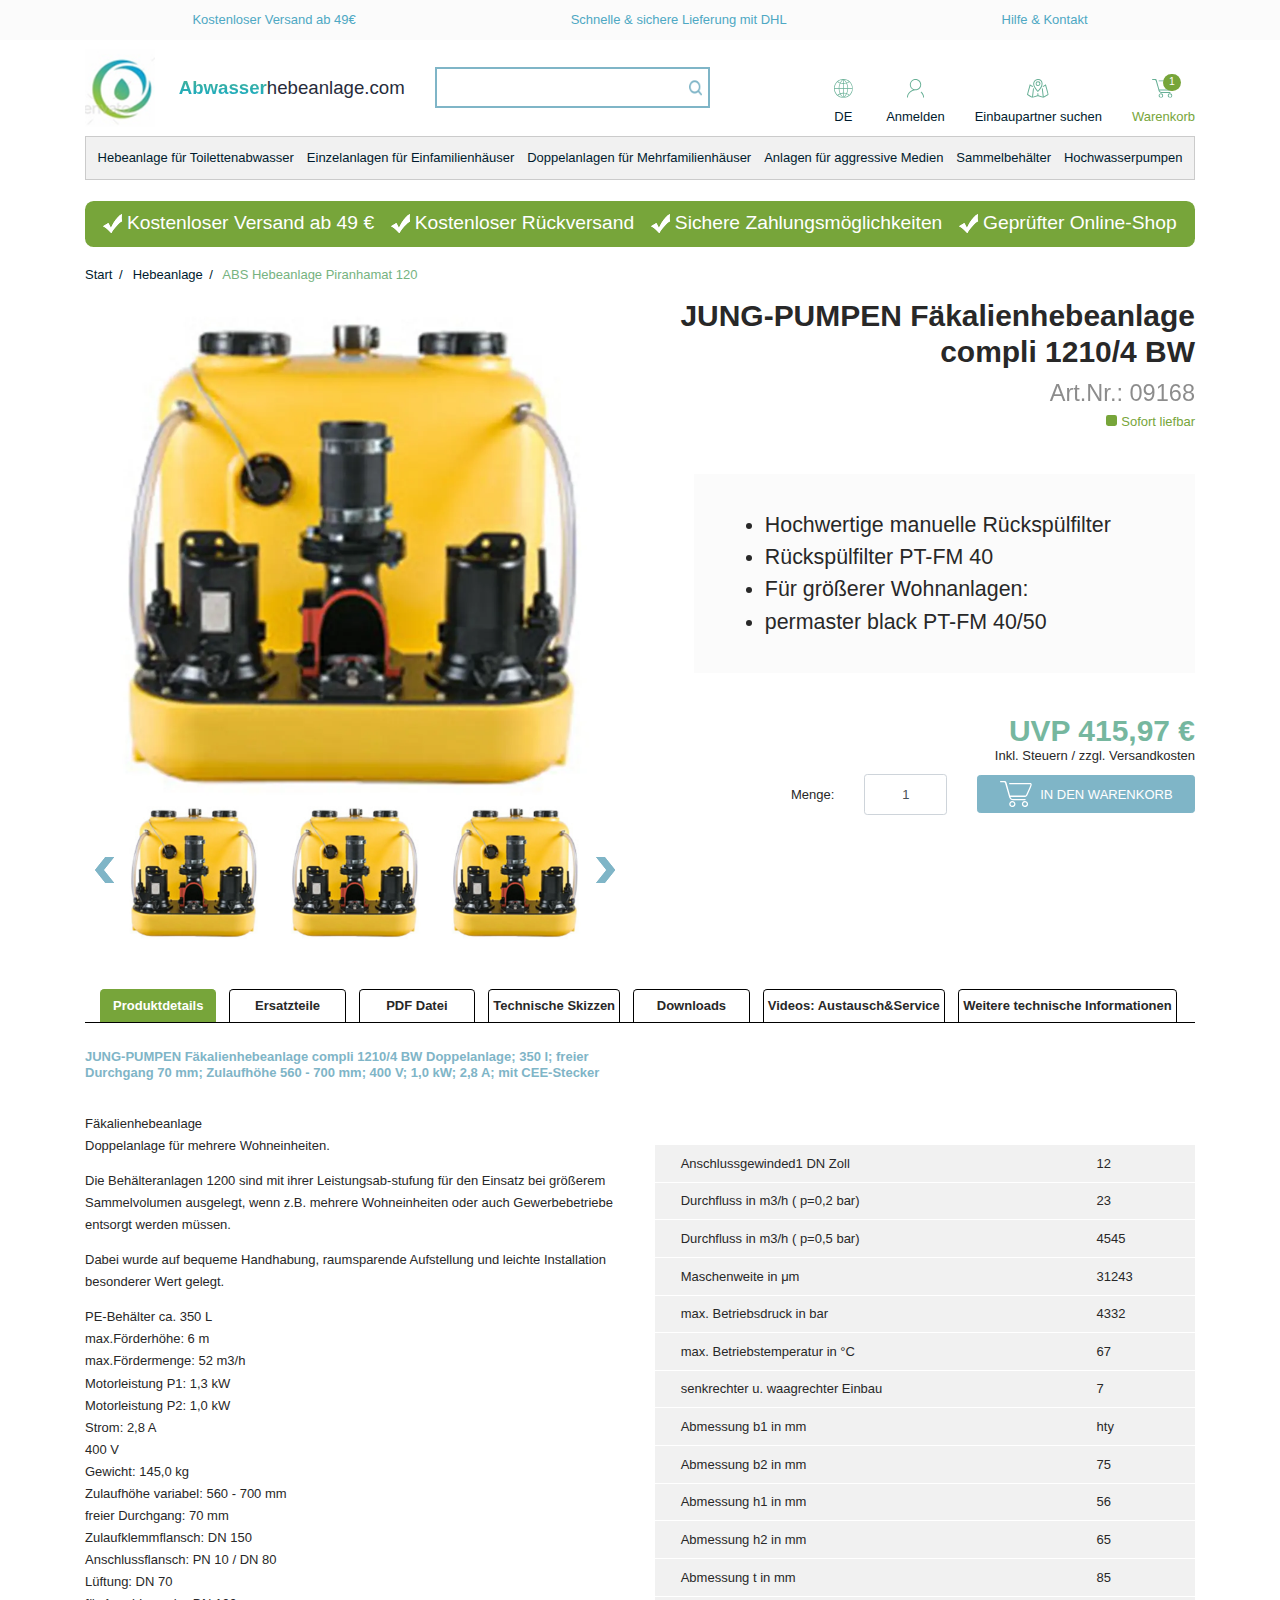
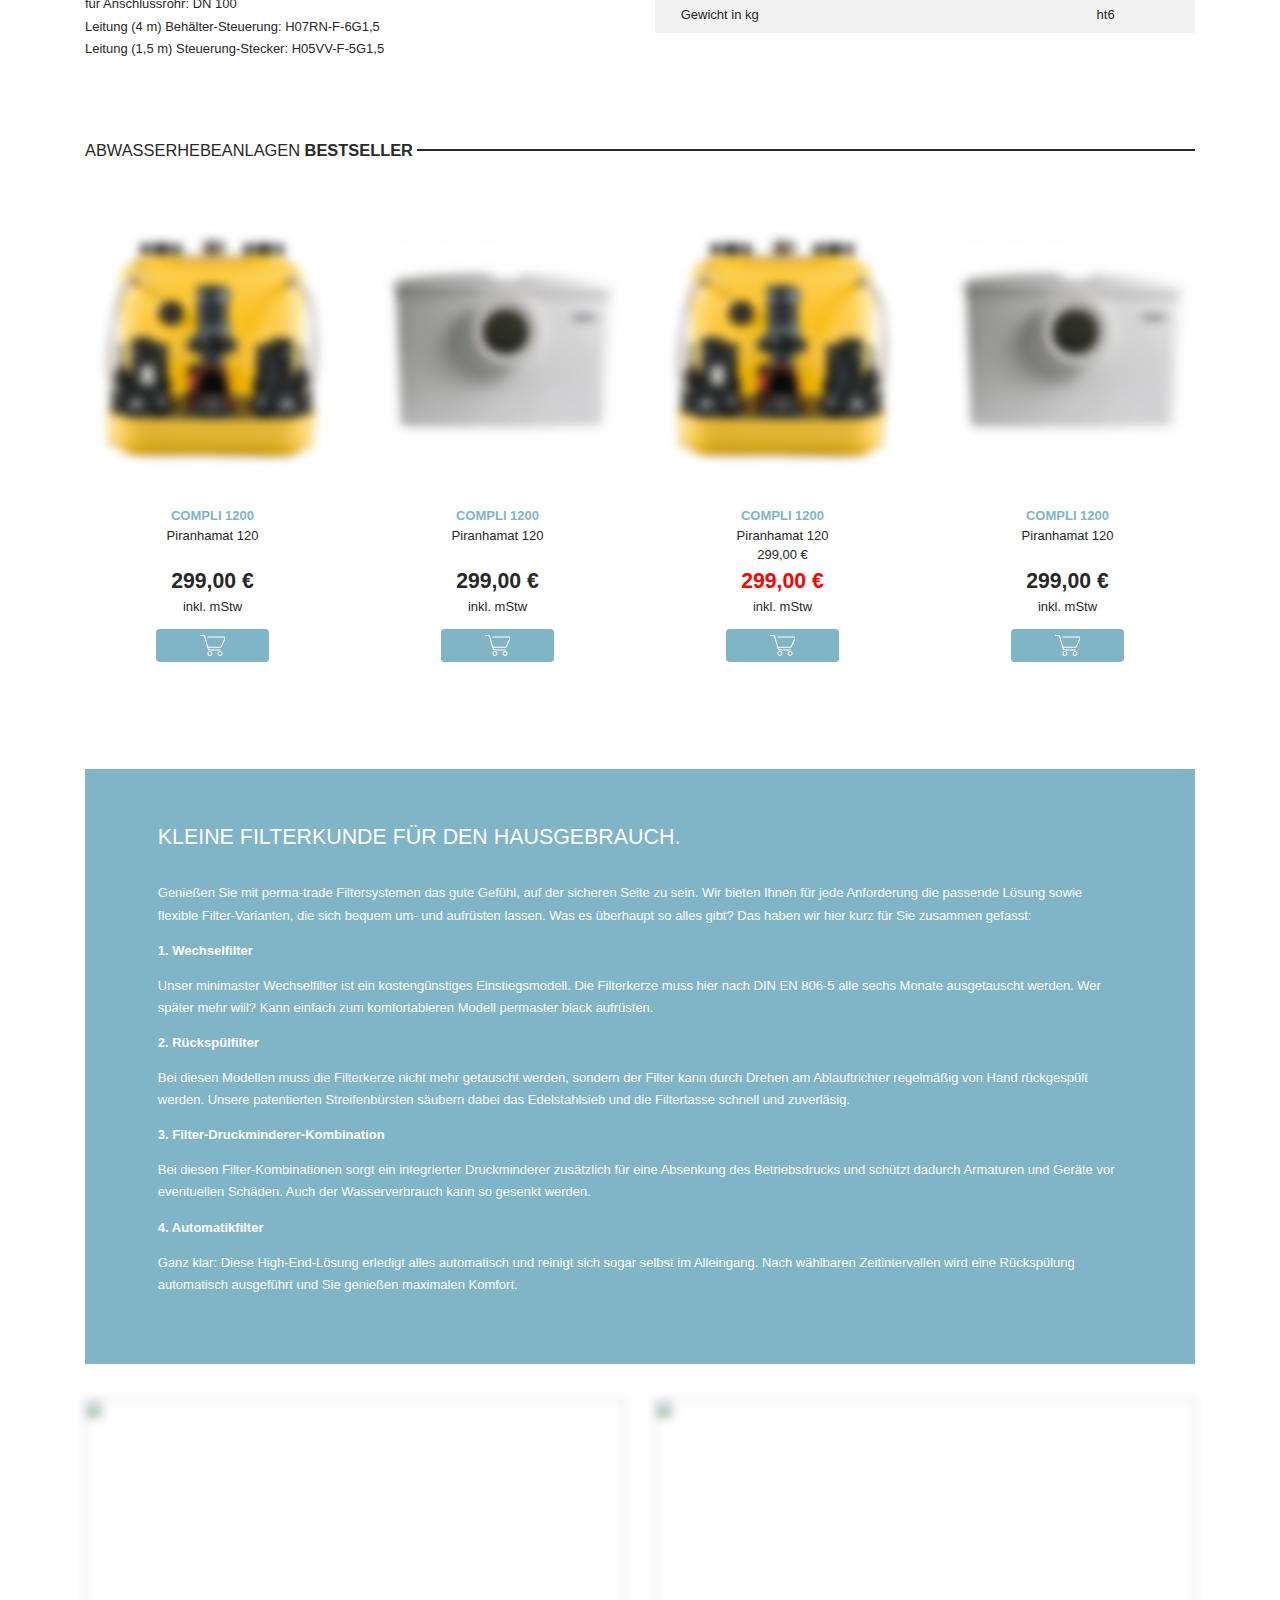
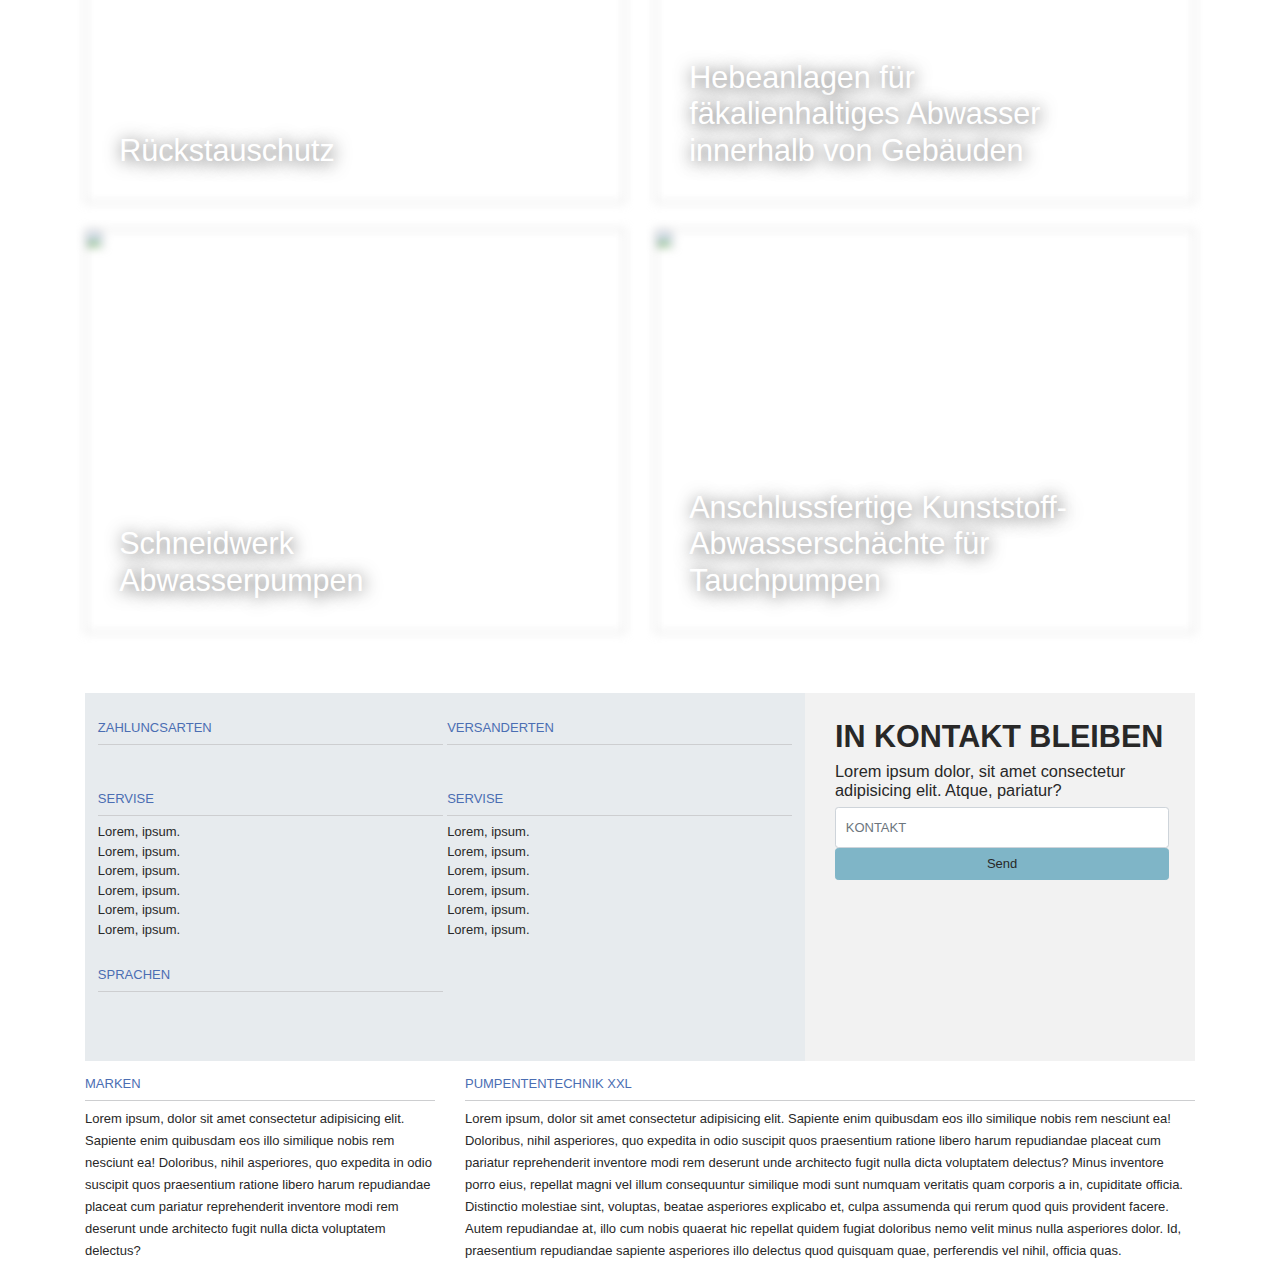
==== public/02-prod.html @ 0f33d940 "add 02 page" ====
<!DOCTYPE html>
<html lang="de">
  <head>
    <meta charset="utf-8">
    <title>title</title>
    <meta name="description" content="о чем страница">
    <meta http-equiv="X-UA-Compatible" content="IE=edge">
    <meta name="viewport" content="width=device-width, shrink-to-fit=no">
    <meta property="og:image" content="path/to/image.jpg">
    <link rel="shortcut icon" type="image/png" href="img/favicon/favicon.png">
    <!-- Custom Browsers Color-->
    <meta name="theme-color" content="#7fb5c7">
    <link rel="stylesheet" href="libs/magnificPopup/magnific-popup.css">
    <link rel="stylesheet" href="libs/swiper-4.2.0/swiper.min.css">
    <link rel="stylesheet" href="css/main.min.css">
  </head>
  <body> 
    <div class="main-wrapper">
      <div class="menu-mobile menu-mobile--js d-lg-none">
        <div class="toggle-menu-mobile toggle-menu-mobile--js"><span></span>
        </div>
        <div class="menu-mobile__inner">
          <div class="form-search">
            <form>
              <input type="text"/>
              <button></button>
            </form>
          </div>
          <ul class="menu-mobile__nav">
            <li class="menu-mobile__item"><a class="menu-mobile__link" href="#">Hebeanlage für Toilettenabwasser</a>
            </li>
            <li class="menu-mobile__item"><a class="menu-mobile__link" href="#">Einzelanlagen für Einfamilienhäuser</a>
            </li>
            <li class="menu-mobile__item"><a class="menu-mobile__link" href="#">Doppelanlagen für Mehrfamilienhäuser</a>
            </li>
            <li class="menu-mobile__item"><a class="menu-mobile__link" href="#">Anlagen für aggressive Medien</a>
            </li>
            <li class="menu-mobile__item"><a class="menu-mobile__link" href="#">Sammelbehälter</a>
            </li>
            <li class="menu-mobile__item"><a class="menu-mobile__link" href="#">Hochwasserpumpen</a>
            </li>
          </ul>
          <ul>
            <li><a class="menu-mobile__link-top" href="#">Kostenloser Versand ab 49€ </a>
            </li>
            <li><a class="menu-mobile__link-top" href="#">Schnelle & sichere Lieferung mit DHL </a>
            </li>
            <li><a class="menu-mobile__link-top" href="#">Hilfe & Kontakt</a>
            </li>
          </ul>
          <div class="text-right"></div>
        </div>
      </div>
      <!--  мобильное меню-->
      <!-- start HEADER.header-->
      <header class="header block-with-lazy">
        <!-- start .top-line-->
        <div class="top-line block-with-lazy">
          <div class="top-line__head">
            <div class="container"><a class="top-line__link-top" href="#">Kostenloser Versand ab 49€ </a><a class="top-line__link-top" href="#">Schnelle & sichere Lieferung mit DHL </a><a class="top-line__link-top" href="#">Hilfe & Kontakt</a>
              <div class="toggle-menu-mobile toggle-menu-mobile--js d-lg-none"><span></span>
              </div>
            </div>
          </div>
          <div class="top-line__body">
            <div class="container">
              <div class="row">
                <div class="col-md-auto col align-self-center"><a class="top-line__logo" href="#"><img src="img/logo.png" alt=""/><span class="top-line__logo-text d-none d-lg-block"><strong>Abwasser</strong>hebeanlage.com</span></a>
                </div>
                <div class="col align-self-center d-none d-md-block">
                  <div class="form-search">
                    <form>
                      <input type="text"/>
                      <button></button>
                    </form>
                  </div>
                </div>
                <div class="col-auto align-self-end">
                  <div class="row">
                    <div class="col-auto"><a class="top-line__link" href="#">
                      <div class="icon-wrap">
                        <svg class="icon icon-web ">
                          <use xlink:href="img/svg/sprite.svg#web"></use>
                        </svg>
                      </div><span class="top-line__link-text">DE  </span></a>
                    </div>
                    <div class="col-auto"><a class="top-line__link" href="#">
                      <div class="icon-wrap">
                        <svg class="icon icon-user ">
                          <use xlink:href="img/svg/sprite.svg#user"></use>
                        </svg>
                      </div><span class="top-line__link-text d-none d-lg-block">Anmelden</span></a>
                    </div>
                    <div class="col-auto"><a class="top-line__link" href="#">
                      <div class="icon-wrap">
                        <svg class="icon icon-mark ">
                          <use xlink:href="img/svg/sprite.svg#mark"></use>
                        </svg>
                      </div><span class="top-line__link-text d-none d-lg-block">Einbaupartner suchen  </span></a>
                    </div>
                    <div class="col-auto"><a class="top-line__link top-line__link--basket" href="#">
                      <div class="icon-wrap">
                        <svg class="icon icon-basket ">
                          <use xlink:href="img/svg/sprite.svg#basket"></use>
                        </svg>
                        <div class="counter">1</div>
                      </div><span class="top-line__link-text d-none d-lg-block">Warenkorb</span></a>
                    </div>
                  </div>
                </div>
              </div>
            </div>
          </div>
        </div>
        <!-- end .top-line-->
        <!-- start top-nav-->
        <div class="top-nav d-none d-lg-block">
          <div class="container">
            <ul class="top-nav__nav">
              <li class="top-nav__item"><a class="top-nav__link" href="#">Hebeanlage für Toilettenabwasser</a>
              </li>
              <li class="top-nav__item"><a class="top-nav__link" href="#">Einzelanlagen für Einfamilienhäuser</a>
              </li>
              <li class="top-nav__item"><a class="top-nav__link" href="#">Doppelanlagen für Mehrfamilienhäuser</a>
              </li>
              <li class="top-nav__item"><a class="top-nav__link" href="#">Anlagen für aggressive Medien</a>
              </li>
              <li class="top-nav__item"><a class="top-nav__link" href="#">Sammelbehälter</a>
              </li>
              <li class="top-nav__item"><a class="top-nav__link" href="#">Hochwasserpumpen</a>
              </li>
            </ul>
          </div>
        </div>
        <!-- end top-nav-->
      </header>
      <!-- end HEADER.header-->
      <div class="container">
        <div class="green-line">
          <div class="row">
            <div class="col-auto">
              <svg class="icon icon-check2 ">
                <use xlink:href="img/svg/sprite.svg#check2"></use>
              </svg>Kostenloser Versand ab 49 €
            </div>
            <div class="col-auto">
              <svg class="icon icon-check2 ">
                <use xlink:href="img/svg/sprite.svg#check2"></use>
              </svg>Kostenloser Rückversand
            </div>
            <div class="col-auto">
              <svg class="icon icon-check2 ">
                <use xlink:href="img/svg/sprite.svg#check2"></use>
              </svg> Sichere Zahlungsmöglichkeiten
            </div>
            <div class="col-auto">
              <svg class="icon icon-check2 ">
                <use xlink:href="img/svg/sprite.svg#check2"></use>
              </svg>Geprüfter Online-Shop
            </div>
          </div>
        </div>
        <nav class="breadcrumb"><a class="breadcrumb-item" href="#">Start</a><a class="breadcrumb-item" href="#"> Hebeanlage </a><span class="breadcrumb-item active"> ABS Hebeanlage Piranhamat 120</span>
        </nav>
      </div>
      <!-- start s-card-head-->
      <div class="s-card-head">
        <div class="container">
          <div class="row">
            <div class="col-lg-6">
              <div class="s-card-head__sliders"> 
                <div class="s-card-head__slider-big gal gallery-top swiper-container">
                  <div class="swiper-wrapper"> 
                    <div class="s-card-head__slide-big swiper-slide"><a class="s-card-head__img-wrap" href="img/@2x/prod-page.jpg">
                      <!-- picture-->
                      <picture>
                        <source srcset="img/@2x/webp/prod-page.webp" type="image/webp" media="(min-width: 576px )"/>
                        <!-- crop 2x-->
                        <source srcset="img/@1x/webp/prod-page.webp" type="image/webp"/>
                        <source srcset="img/@2x/webp/prod-page.jpg" type="image/jpg" media="(min-width: 576px )"/>
                        <!-- crop 2x-->
                        <source srcset="img/@1x/webp/prod-page.jpg" type="image/jpg"/><img src="img/@2x/prod-page.jpg" alt=""/>
                      </picture>
                      <!-- /picture--></a>
                    </div>
                    <div class="s-card-head__slide-big swiper-slide"><a class="s-card-head__img-wrap" href="img/@2x/prod-page.jpg">
                      <!-- picture-->
                      <picture>
                        <source srcset="img/@2x/webp/prod-page.webp" type="image/webp" media="(min-width: 576px )"/>
                        <!-- crop 2x-->
                        <source srcset="img/@1x/webp/prod-page.webp" type="image/webp"/>
                        <source srcset="img/@2x/webp/prod-page.jpg" type="image/jpg" media="(min-width: 576px )"/>
                        <!-- crop 2x-->
                        <source srcset="img/@1x/webp/prod-page.jpg" type="image/jpg"/><img src="img/@2x/prod-page.jpg" alt=""/>
                      </picture>
                      <!-- /picture--></a>
                    </div>
                    <div class="s-card-head__slide-big swiper-slide"><a class="s-card-head__img-wrap" href="img/@2x/prod-page.jpg">
                      <!-- picture-->
                      <picture>
                        <source srcset="img/@2x/webp/prod-page.webp" type="image/webp" media="(min-width: 576px )"/>
                        <!-- crop 2x-->
                        <source srcset="img/@1x/webp/prod-page.webp" type="image/webp"/>
                        <source srcset="img/@2x/webp/prod-page.jpg" type="image/jpg" media="(min-width: 576px )"/>
                        <!-- crop 2x-->
                        <source srcset="img/@1x/webp/prod-page.jpg" type="image/jpg"/><img src="img/@2x/prod-page.jpg" alt=""/>
                      </picture>
                      <!-- /picture--></a>
                    </div>
                    <div class="s-card-head__slide-big swiper-slide"><a class="s-card-head__img-wrap" href="img/@2x/prod-page.jpg">
                      <!-- picture-->
                      <picture>
                        <source srcset="img/@2x/webp/prod-page.webp" type="image/webp" media="(min-width: 576px )"/>
                        <!-- crop 2x-->
                        <source srcset="img/@1x/webp/prod-page.webp" type="image/webp"/>
                        <source srcset="img/@2x/webp/prod-page.jpg" type="image/jpg" media="(min-width: 576px )"/>
                        <!-- crop 2x-->
                        <source srcset="img/@1x/webp/prod-page.jpg" type="image/jpg"/><img src="img/@2x/prod-page.jpg" alt=""/>
                      </picture>
                      <!-- /picture--></a>
                    </div>
                    <div class="s-card-head__slide-big swiper-slide"><a class="s-card-head__img-wrap" href="img/@2x/prod-page.jpg">
                      <!-- picture-->
                      <picture>
                        <source srcset="img/@2x/webp/prod-page.webp" type="image/webp" media="(min-width: 576px )"/>
                        <!-- crop 2x-->
                        <source srcset="img/@1x/webp/prod-page.webp" type="image/webp"/>
                        <source srcset="img/@2x/webp/prod-page.jpg" type="image/jpg" media="(min-width: 576px )"/>
                        <!-- crop 2x-->
                        <source srcset="img/@1x/webp/prod-page.jpg" type="image/jpg"/><img src="img/@2x/prod-page.jpg" alt=""/>
                      </picture>
                      <!-- /picture--></a>
                    </div>
                    <div class="s-card-head__slide-big swiper-slide"><a class="s-card-head__img-wrap" href="img/@2x/prod-page.jpg">
                      <!-- picture-->
                      <picture>
                        <source srcset="img/@2x/webp/prod-page.webp" type="image/webp" media="(min-width: 576px )"/>
                        <!-- crop 2x-->
                        <source srcset="img/@1x/webp/prod-page.webp" type="image/webp"/>
                        <source srcset="img/@2x/webp/prod-page.jpg" type="image/jpg" media="(min-width: 576px )"/>
                        <!-- crop 2x-->
                        <source srcset="img/@1x/webp/prod-page.jpg" type="image/jpg"/><img src="img/@2x/prod-page.jpg" alt=""/>
                      </picture>
                      <!-- /picture--></a>
                    </div>
                    <div class="s-card-head__slide-big swiper-slide"><a class="s-card-head__img-wrap" href="img/@2x/prod-page.jpg">
                      <!-- picture-->
                      <picture>
                        <source srcset="img/@2x/webp/prod-page.webp" type="image/webp" media="(min-width: 576px )"/>
                        <!-- crop 2x-->
                        <source srcset="img/@1x/webp/prod-page.webp" type="image/webp"/>
                        <source srcset="img/@2x/webp/prod-page.jpg" type="image/jpg" media="(min-width: 576px )"/>
                        <!-- crop 2x-->
                        <source srcset="img/@1x/webp/prod-page.jpg" type="image/jpg"/><img src="img/@2x/prod-page.jpg" alt=""/>
                      </picture>
                      <!-- /picture--></a>
                    </div>
                    <div class="s-card-head__slide-big swiper-slide"><a class="s-card-head__img-wrap" href="img/@2x/prod-page.jpg">
                      <!-- picture-->
                      <picture>
                        <source srcset="img/@2x/webp/prod-page.webp" type="image/webp" media="(min-width: 576px )"/>
                        <!-- crop 2x-->
                        <source srcset="img/@1x/webp/prod-page.webp" type="image/webp"/>
                        <source srcset="img/@2x/webp/prod-page.jpg" type="image/jpg" media="(min-width: 576px )"/>
                        <!-- crop 2x-->
                        <source srcset="img/@1x/webp/prod-page.jpg" type="image/jpg"/><img src="img/@2x/prod-page.jpg" alt=""/>
                      </picture>
                      <!-- /picture--></a>
                    </div>
                    <div class="s-card-head__slide-big swiper-slide"><a class="s-card-head__img-wrap" href="img/@2x/prod-page.jpg">
                      <!-- picture-->
                      <picture>
                        <source srcset="img/@2x/webp/prod-page.webp" type="image/webp" media="(min-width: 576px )"/>
                        <!-- crop 2x-->
                        <source srcset="img/@1x/webp/prod-page.webp" type="image/webp"/>
                        <source srcset="img/@2x/webp/prod-page.jpg" type="image/jpg" media="(min-width: 576px )"/>
                        <!-- crop 2x-->
                        <source srcset="img/@1x/webp/prod-page.jpg" type="image/jpg"/><img src="img/@2x/prod-page.jpg" alt=""/>
                      </picture>
                      <!-- /picture--></a>
                    </div>
                  </div>
                </div>
                <div class="s-card-head__slider-sm-wrap">
                  <div class="s-card-head__slider-small gallery-thumbs swiper-container">
                    <div class="swiper-wrapper"> 
                      <div class="s-card-head__slide-small swiper-slide">
                        <div class="s-card-head__img-wrap s-card-head__img-wrap-small">
                          <!-- picture-->
                          <picture>
                            <source srcset="img/@2x/webp/prod-page.webp" type="image/webp" media="(min-width: 576px )"/>
                            <!-- crop 2x-->
                            <source srcset="img/@1x/webp/prod-page.webp" type="image/webp"/>
                            <source srcset="img/@2x/webp/prod-page.jpg" type="image/jpg" media="(min-width: 576px )"/>
                            <!-- crop 2x-->
                            <source srcset="img/@1x/webp/prod-page.jpg" type="image/jpg"/><img src="img/@2x/prod-page.jpg" alt=""/>
                          </picture>
                          <!-- /picture-->
                        </div>
                      </div>
                      <div class="s-card-head__slide-small swiper-slide">
                        <div class="s-card-head__img-wrap s-card-head__img-wrap-small">
                          <!-- picture-->
                          <picture>
                            <source srcset="img/@2x/webp/prod-page.webp" type="image/webp" media="(min-width: 576px )"/>
                            <!-- crop 2x-->
                            <source srcset="img/@1x/webp/prod-page.webp" type="image/webp"/>
                            <source srcset="img/@2x/webp/prod-page.jpg" type="image/jpg" media="(min-width: 576px )"/>
                            <!-- crop 2x-->
                            <source srcset="img/@1x/webp/prod-page.jpg" type="image/jpg"/><img src="img/@2x/prod-page.jpg" alt=""/>
                          </picture>
                          <!-- /picture-->
                        </div>
                      </div>
                      <div class="s-card-head__slide-small swiper-slide">
                        <div class="s-card-head__img-wrap s-card-head__img-wrap-small">
                          <!-- picture-->
                          <picture>
                            <source srcset="img/@2x/webp/prod-page.webp" type="image/webp" media="(min-width: 576px )"/>
                            <!-- crop 2x-->
                            <source srcset="img/@1x/webp/prod-page.webp" type="image/webp"/>
                            <source srcset="img/@2x/webp/prod-page.jpg" type="image/jpg" media="(min-width: 576px )"/>
                            <!-- crop 2x-->
                            <source srcset="img/@1x/webp/prod-page.jpg" type="image/jpg"/><img src="img/@2x/prod-page.jpg" alt=""/>
                          </picture>
                          <!-- /picture-->
                        </div>
                      </div>
                      <div class="s-card-head__slide-small swiper-slide">
                        <div class="s-card-head__img-wrap s-card-head__img-wrap-small">
                          <!-- picture-->
                          <picture>
                            <source srcset="img/@2x/webp/prod-page.webp" type="image/webp" media="(min-width: 576px )"/>
                            <!-- crop 2x-->
                            <source srcset="img/@1x/webp/prod-page.webp" type="image/webp"/>
                            <source srcset="img/@2x/webp/prod-page.jpg" type="image/jpg" media="(min-width: 576px )"/>
                            <!-- crop 2x-->
                            <source srcset="img/@1x/webp/prod-page.jpg" type="image/jpg"/><img src="img/@2x/prod-page.jpg" alt=""/>
                          </picture>
                          <!-- /picture-->
                        </div>
                      </div>
                      <div class="s-card-head__slide-small swiper-slide">
                        <div class="s-card-head__img-wrap s-card-head__img-wrap-small">
                          <!-- picture-->
                          <picture>
                            <source srcset="img/@2x/webp/prod-page.webp" type="image/webp" media="(min-width: 576px )"/>
                            <!-- crop 2x-->
                            <source srcset="img/@1x/webp/prod-page.webp" type="image/webp"/>
                            <source srcset="img/@2x/webp/prod-page.jpg" type="image/jpg" media="(min-width: 576px )"/>
                            <!-- crop 2x-->
                            <source srcset="img/@1x/webp/prod-page.jpg" type="image/jpg"/><img src="img/@2x/prod-page.jpg" alt=""/>
                          </picture>
                          <!-- /picture-->
                        </div>
                      </div>
                      <div class="s-card-head__slide-small swiper-slide">
                        <div class="s-card-head__img-wrap s-card-head__img-wrap-small">
                          <!-- picture-->
                          <picture>
                            <source srcset="img/@2x/webp/prod-page.webp" type="image/webp" media="(min-width: 576px )"/>
                            <!-- crop 2x-->
                            <source srcset="img/@1x/webp/prod-page.webp" type="image/webp"/>
                            <source srcset="img/@2x/webp/prod-page.jpg" type="image/jpg" media="(min-width: 576px )"/>
                            <!-- crop 2x-->
                            <source srcset="img/@1x/webp/prod-page.jpg" type="image/jpg"/><img src="img/@2x/prod-page.jpg" alt=""/>
                          </picture>
                          <!-- /picture-->
                        </div>
                      </div>
                      <div class="s-card-head__slide-small swiper-slide">
                        <div class="s-card-head__img-wrap s-card-head__img-wrap-small">
                          <!-- picture-->
                          <picture>
                            <source srcset="img/@2x/webp/prod-page.webp" type="image/webp" media="(min-width: 576px )"/>
                            <!-- crop 2x-->
                            <source srcset="img/@1x/webp/prod-page.webp" type="image/webp"/>
                            <source srcset="img/@2x/webp/prod-page.jpg" type="image/jpg" media="(min-width: 576px )"/>
                            <!-- crop 2x-->
                            <source srcset="img/@1x/webp/prod-page.jpg" type="image/jpg"/><img src="img/@2x/prod-page.jpg" alt=""/>
                          </picture>
                          <!-- /picture-->
                        </div>
                      </div>
                      <div class="s-card-head__slide-small swiper-slide">
                        <div class="s-card-head__img-wrap s-card-head__img-wrap-small">
                          <!-- picture-->
                          <picture>
                            <source srcset="img/@2x/webp/prod-page.webp" type="image/webp" media="(min-width: 576px )"/>
                            <!-- crop 2x-->
                            <source srcset="img/@1x/webp/prod-page.webp" type="image/webp"/>
                            <source srcset="img/@2x/webp/prod-page.jpg" type="image/jpg" media="(min-width: 576px )"/>
                            <!-- crop 2x-->
                            <source srcset="img/@1x/webp/prod-page.jpg" type="image/jpg"/><img src="img/@2x/prod-page.jpg" alt=""/>
                          </picture>
                          <!-- /picture-->
                        </div>
                      </div>
                      <div class="s-card-head__slide-small swiper-slide">
                        <div class="s-card-head__img-wrap s-card-head__img-wrap-small">
                          <!-- picture-->
                          <picture>
                            <source srcset="img/@2x/webp/prod-page.webp" type="image/webp" media="(min-width: 576px )"/>
                            <!-- crop 2x-->
                            <source srcset="img/@1x/webp/prod-page.webp" type="image/webp"/>
                            <source srcset="img/@2x/webp/prod-page.jpg" type="image/jpg" media="(min-width: 576px )"/>
                            <!-- crop 2x-->
                            <source srcset="img/@1x/webp/prod-page.jpg" type="image/jpg"/><img src="img/@2x/prod-page.jpg" alt=""/>
                          </picture>
                          <!-- /picture-->
                        </div>
                      </div>
                    </div>
                  </div>
                  <div class="swiper-button-hand swiper-button-hand-next swiper-button-next">
                    <svg class="icon icon-arrow-left ">
                      <use xlink:href="img/svg/sprite.svg#arrow-left"></use>
                    </svg>
                  </div>
                  <div class="swiper-button-hand swiper-button-hand-prev swiper-button-prev">
                    <svg class="icon icon-arrow-right ">
                      <use xlink:href="img/svg/sprite.svg#arrow-right"></use>
                    </svg>
                  </div>
                </div>
              </div>
            </div>
            <div class="col-lg-6">
              <div class="s-card-head__text-block">
                <div class="text-right"> 
                  <h1>JUNG-PUMPEN Fäkalienhebeanlage compli 1210/4 BW</h1>
                  <div class="s-card-head__articul">Art.Nr.: 09168
                  </div>
                  <div class="s-card-head__label text-success">Sofort liefbar
                  </div>
                </div>
              </div>
              <ul>
                <li>Hochwertige manuelle Rückspülfilter</li>
                <li>Rückspülfilter PT-FM 40</li>
                <li>Für größerer Wohnanlagen:</li>
                <li>permaster black PT-FM 40/50</li>
              </ul>
              <div class="text-right"> 
                <div class="s-card-head__price">UVP 415,97 €
                </div>
                <div class="s-card-head__sm-text">Inkl. Steuern / zzgl. Versandkosten
                </div>
              </div>
              <div class="s-card-head__order-block row align-items-center justify-content-end">
                <div class="col-auto mb-2">Menge:</div>
                <div class="col-auto mb-2">
                  <div class="s-card-head__input-wrap"><input class="s-card-head__input form-control" type="number" placeholder="" name="number" value="1"/>
                  </div>
                  <!-- +e.input-wrap-->
                </div>
                <div class="col-auto mb-2"><a class="s-card-head__btn" href="#">
                  <svg class="icon icon-basket ">
                    <use xlink:href="img/svg/sprite.svg#basket"></use>
                  </svg><span class="d-none d-sm-block">IN DEN WARENKORB</span></a>
                </div>
              </div>
            </div>
          </div>
        </div>
      </div>
      <!-- end s-card-head-->
      <!-- start s-card-body-->
      <div class="s-card-body section">
        <div class="container">
          <div class="tabs">
            <div class="tabs__caption">
              <div class="tabs__btn active"> Produktdetails
              </div>
              <div class="tabs__btn">Ersatzteile
              </div>
              <div class="tabs__btn">PDF Datei 
              </div>
              <div class="tabs__btn">Technische Skizzen
              </div>
              <div class="tabs__btn"> Downloads
              </div>
              <div class="tabs__btn">Videos: Austausch&amp;Service
              </div>
              <div class="tabs__btn">Weitere technische Informationen
              </div>
            </div>
            <div class="tabs__wrap">
              <div class="tabs__content active">
                <div class="row">
                  <div class="col-lg-6">
                    <h6 class="text-primary">JUNG-PUMPEN Fäkalienhebeanlage compli 1210/4 BW  	Doppelanlage; 350 l; freier Durchgang 70 mm; Zulaufhöhe 560 - 700 mm; 400 V; 1,0 kW; 2,8 A; mit CEE-Stecker</h6>
                  </div>
                </div>
                <div class="row">
                  <div class="col-lg-6">
                    <p>Fäkalienhebeanlage<br/>Doppelanlage für mehrere Wohneinheiten.</p>
                    <p>Die Behälteranlagen 1200 sind mit ihrer Leistungsab-stufung für den Einsatz bei größerem Sammelvolumen  ausgelegt, wenn z.B. mehrere Wohneinheiten oder  auch Gewerbebetriebe entsorgt werden müssen.</p>
                    <p>Dabei wurde auf bequeme Handhabung, raumsparende  	Aufstellung und leichte Installation besonderer Wert gelegt.</p>
                    <p>PE-Behälter ca. 350 L<br/>max.Förderhöhe: 6 m<br/>max.Fördermenge:  52 m3/h<br/>Motorleistung P1:  1,3 kW<br/>Motorleistung P2:  1,0 kW<br/>Strom: 2,8 A<br/>400 V<br/>Gewicht: 145,0 kg<br/>Zulaufhöhe variabel: 560 - 700 mm<br/>freier Durchgang: 70 mm<br/>Zulaufklemmflansch: DN 150<br/>Anschlussflansch: PN 10 / DN 80<br/>Lüftung: DN 70<br/>für Anschlussrohr: DN 100<br/>Leitung (4 m) Behälter-Steuerung: H07RN-F-6G1,5<br/>Leitung (1,5 m) Steuerung-Stecker: H05VV-F-5G1,5	</p>
                  </div>
                  <div class="col-lg-6">
                    <h6 class="text-primary"></h6>
                    <table>
                      <tr> 
                        <td>Anschlussgewinded1 DN Zoll</td>
                        <td>12</td>
                      </tr>
                      <tr>
                        <td>Durchfluss in m3/h ( p=0,2 bar)</td>
                        <td>23</td>
                      </tr>
                      <tr>
                        <td>Durchfluss in m3/h ( p=0,5 bar)</td>
                        <td>4545</td>
                      </tr>
                      <tr>
                        <td>Maschenweite in μm</td>
                        <td>31243</td>
                      </tr>
                      <tr>
                        <td>max. Betriebsdruck in bar</td>
                        <td>4332</td>
                      </tr>
                      <tr>
                        <td>max. Betriebstemperatur in °C</td>
                        <td>67</td>
                      </tr>
                      <tr>
                        <td>senkrechter u. waagrechter Einbau</td>
                        <td>7</td>
                      </tr>
                      <tr>
                        <td>Abmessung b1 in mm</td>
                        <td>hty</td>
                      </tr>
                      <tr>
                        <td>Abmessung b2 in mm</td>
                        <td>75</td>
                      </tr>
                      <tr>
                        <td>Abmessung h1 in mm</td>
                        <td>56</td>
                      </tr>
                      <tr>
                        <td>Abmessung h2 in mm</td>
                        <td>65</td>
                      </tr>
                      <tr>
                        <td>Abmessung t in mm</td>
                        <td>85</td>
                      </tr>
                      <tr>
                        <td>Gewicht in kg</td>
                        <td>ht6</td>
                      </tr>
                    </table>
                  </div>
                </div>
              </div>
              <div class="tabs__content">
                <div class="row">
                  <div class="col-lg-6">
                    <h6 class="text-primary">JUNG-PUMPEN Fäkalienhebeanlage compli 1210/4 BW  	Doppelanlage; 350 l; freier Durchgang 70 mm; Zulaufhöhe 560 - 700 mm; 400 V; 1,0 kW; 2,8 A; mit CEE-Stecker</h6>
                  </div>
                </div>
                <div class="row">
                  <div class="col-lg-6">
                    <p>Fäkalienhebeanlage<br/>Doppelanlage für mehrere Wohneinheiten.</p>
                    <p>Die Behälteranlagen 1200 sind mit ihrer Leistungsab-stufung für den Einsatz bei größerem Sammelvolumen  ausgelegt, wenn z.B. mehrere Wohneinheiten oder  auch Gewerbebetriebe entsorgt werden müssen.</p>
                    <p>Dabei wurde auf bequeme Handhabung, raumsparende  	Aufstellung und leichte Installation besonderer Wert gelegt.</p>
                    <p>PE-Behälter ca. 350 L<br/>max.Förderhöhe: 6 m<br/>max.Fördermenge:  52 m3/h<br/>Motorleistung P1:  1,3 kW<br/>Motorleistung P2:  1,0 kW<br/>Strom: 2,8 A<br/>400 V<br/>Gewicht: 145,0 kg<br/>Zulaufhöhe variabel: 560 - 700 mm<br/>freier Durchgang: 70 mm<br/>Zulaufklemmflansch: DN 150<br/>Anschlussflansch: PN 10 / DN 80<br/>Lüftung: DN 70<br/>für Anschlussrohr: DN 100<br/>Leitung (4 m) Behälter-Steuerung: H07RN-F-6G1,5<br/>Leitung (1,5 m) Steuerung-Stecker: H05VV-F-5G1,5	</p>
                  </div>
                  <div class="col-lg-6">
                    <h6 class="text-primary"></h6>
                    <table>
                      <tr> 
                        <td>Anschlussgewinded1 DN Zoll</td>
                        <td>12</td>
                      </tr>
                      <tr>
                        <td>Durchfluss in m3/h ( p=0,2 bar)</td>
                        <td>23</td>
                      </tr>
                      <tr>
                        <td>Durchfluss in m3/h ( p=0,5 bar)</td>
                        <td>4545</td>
                      </tr>
                      <tr>
                        <td>Maschenweite in μm</td>
                        <td>31243</td>
                      </tr>
                      <tr>
                        <td>max. Betriebsdruck in bar</td>
                        <td>4332</td>
                      </tr>
                      <tr>
                        <td>max. Betriebstemperatur in °C</td>
                        <td>67</td>
                      </tr>
                      <tr>
                        <td>senkrechter u. waagrechter Einbau</td>
                        <td>7</td>
                      </tr>
                      <tr>
                        <td>Abmessung b1 in mm</td>
                        <td>hty</td>
                      </tr>
                      <tr>
                        <td>Abmessung b2 in mm</td>
                        <td>75</td>
                      </tr>
                      <tr>
                        <td>Abmessung h1 in mm</td>
                        <td>56</td>
                      </tr>
                      <tr>
                        <td>Abmessung h2 in mm</td>
                        <td>65</td>
                      </tr>
                      <tr>
                        <td>Abmessung t in mm</td>
                        <td>85</td>
                      </tr>
                      <tr>
                        <td>Gewicht in kg</td>
                        <td>ht6</td>
                      </tr>
                    </table>
                  </div>
                </div>
              </div>
              <div class="tabs__content">
                <div class="row">
                  <div class="col-lg-6">
                    <h6 class="text-primary">JUNG-PUMPEN Fäkalienhebeanlage compli 1210/4 BW  	Doppelanlage; 350 l; freier Durchgang 70 mm; Zulaufhöhe 560 - 700 mm; 400 V; 1,0 kW; 2,8 A; mit CEE-Stecker</h6>
                  </div>
                </div>
                <div class="row">
                  <div class="col-lg-6">
                    <p>Fäkalienhebeanlage<br/>Doppelanlage für mehrere Wohneinheiten.</p>
                    <p>Die Behälteranlagen 1200 sind mit ihrer Leistungsab-stufung für den Einsatz bei größerem Sammelvolumen  ausgelegt, wenn z.B. mehrere Wohneinheiten oder  auch Gewerbebetriebe entsorgt werden müssen.</p>
                    <p>Dabei wurde auf bequeme Handhabung, raumsparende  	Aufstellung und leichte Installation besonderer Wert gelegt.</p>
                    <p>PE-Behälter ca. 350 L<br/>max.Förderhöhe: 6 m<br/>max.Fördermenge:  52 m3/h<br/>Motorleistung P1:  1,3 kW<br/>Motorleistung P2:  1,0 kW<br/>Strom: 2,8 A<br/>400 V<br/>Gewicht: 145,0 kg<br/>Zulaufhöhe variabel: 560 - 700 mm<br/>freier Durchgang: 70 mm<br/>Zulaufklemmflansch: DN 150<br/>Anschlussflansch: PN 10 / DN 80<br/>Lüftung: DN 70<br/>für Anschlussrohr: DN 100<br/>Leitung (4 m) Behälter-Steuerung: H07RN-F-6G1,5<br/>Leitung (1,5 m) Steuerung-Stecker: H05VV-F-5G1,5	</p>
                  </div>
                  <div class="col-lg-6">
                    <h6 class="text-primary"></h6>
                    <table>
                      <tr> 
                        <td>Anschlussgewinded1 DN Zoll</td>
                        <td>12</td>
                      </tr>
                      <tr>
                        <td>Durchfluss in m3/h ( p=0,2 bar)</td>
                        <td>23</td>
                      </tr>
                      <tr>
                        <td>Durchfluss in m3/h ( p=0,5 bar)</td>
                        <td>4545</td>
                      </tr>
                      <tr>
                        <td>Maschenweite in μm</td>
                        <td>31243</td>
                      </tr>
                      <tr>
                        <td>max. Betriebsdruck in bar</td>
                        <td>4332</td>
                      </tr>
                      <tr>
                        <td>max. Betriebstemperatur in °C</td>
                        <td>67</td>
                      </tr>
                      <tr>
                        <td>senkrechter u. waagrechter Einbau</td>
                        <td>7</td>
                      </tr>
                      <tr>
                        <td>Abmessung b1 in mm</td>
                        <td>hty</td>
                      </tr>
                      <tr>
                        <td>Abmessung b2 in mm</td>
                        <td>75</td>
                      </tr>
                      <tr>
                        <td>Abmessung h1 in mm</td>
                        <td>56</td>
                      </tr>
                      <tr>
                        <td>Abmessung h2 in mm</td>
                        <td>65</td>
                      </tr>
                      <tr>
                        <td>Abmessung t in mm</td>
                        <td>85</td>
                      </tr>
                      <tr>
                        <td>Gewicht in kg</td>
                        <td>ht6</td>
                      </tr>
                    </table>
                  </div>
                </div>
              </div>
              <div class="tabs__content">
                <div class="row">
                  <div class="col-lg-6">
                    <h6 class="text-primary">JUNG-PUMPEN Fäkalienhebeanlage compli 1210/4 BW  	Doppelanlage; 350 l; freier Durchgang 70 mm; Zulaufhöhe 560 - 700 mm; 400 V; 1,0 kW; 2,8 A; mit CEE-Stecker</h6>
                  </div>
                </div>
                <div class="row">
                  <div class="col-lg-6">
                    <p>Fäkalienhebeanlage<br/>Doppelanlage für mehrere Wohneinheiten.</p>
                    <p>Die Behälteranlagen 1200 sind mit ihrer Leistungsab-stufung für den Einsatz bei größerem Sammelvolumen  ausgelegt, wenn z.B. mehrere Wohneinheiten oder  auch Gewerbebetriebe entsorgt werden müssen.</p>
                    <p>Dabei wurde auf bequeme Handhabung, raumsparende  	Aufstellung und leichte Installation besonderer Wert gelegt.</p>
                    <p>PE-Behälter ca. 350 L<br/>max.Förderhöhe: 6 m<br/>max.Fördermenge:  52 m3/h<br/>Motorleistung P1:  1,3 kW<br/>Motorleistung P2:  1,0 kW<br/>Strom: 2,8 A<br/>400 V<br/>Gewicht: 145,0 kg<br/>Zulaufhöhe variabel: 560 - 700 mm<br/>freier Durchgang: 70 mm<br/>Zulaufklemmflansch: DN 150<br/>Anschlussflansch: PN 10 / DN 80<br/>Lüftung: DN 70<br/>für Anschlussrohr: DN 100<br/>Leitung (4 m) Behälter-Steuerung: H07RN-F-6G1,5<br/>Leitung (1,5 m) Steuerung-Stecker: H05VV-F-5G1,5	</p>
                  </div>
                  <div class="col-lg-6">
                    <h6 class="text-primary"></h6>
                    <table>
                      <tr> 
                        <td>Anschlussgewinded1 DN Zoll</td>
                        <td>12</td>
                      </tr>
                      <tr>
                        <td>Durchfluss in m3/h ( p=0,2 bar)</td>
                        <td>23</td>
                      </tr>
                      <tr>
                        <td>Durchfluss in m3/h ( p=0,5 bar)</td>
                        <td>4545</td>
                      </tr>
                      <tr>
                        <td>Maschenweite in μm</td>
                        <td>31243</td>
                      </tr>
                      <tr>
                        <td>max. Betriebsdruck in bar</td>
                        <td>4332</td>
                      </tr>
                      <tr>
                        <td>max. Betriebstemperatur in °C</td>
                        <td>67</td>
                      </tr>
                      <tr>
                        <td>senkrechter u. waagrechter Einbau</td>
                        <td>7</td>
                      </tr>
                      <tr>
                        <td>Abmessung b1 in mm</td>
                        <td>hty</td>
                      </tr>
                      <tr>
                        <td>Abmessung b2 in mm</td>
                        <td>75</td>
                      </tr>
                      <tr>
                        <td>Abmessung h1 in mm</td>
                        <td>56</td>
                      </tr>
                      <tr>
                        <td>Abmessung h2 in mm</td>
                        <td>65</td>
                      </tr>
                      <tr>
                        <td>Abmessung t in mm</td>
                        <td>85</td>
                      </tr>
                      <tr>
                        <td>Gewicht in kg</td>
                        <td>ht6</td>
                      </tr>
                    </table>
                  </div>
                </div>
              </div>
              <div class="tabs__content">
                <div class="row">
                  <div class="col-lg-6">
                    <h6 class="text-primary">JUNG-PUMPEN Fäkalienhebeanlage compli 1210/4 BW  	Doppelanlage; 350 l; freier Durchgang 70 mm; Zulaufhöhe 560 - 700 mm; 400 V; 1,0 kW; 2,8 A; mit CEE-Stecker</h6>
                  </div>
                </div>
                <div class="row">
                  <div class="col-lg-6">
                    <p>Fäkalienhebeanlage<br/>Doppelanlage für mehrere Wohneinheiten.</p>
                    <p>Die Behälteranlagen 1200 sind mit ihrer Leistungsab-stufung für den Einsatz bei größerem Sammelvolumen  ausgelegt, wenn z.B. mehrere Wohneinheiten oder  auch Gewerbebetriebe entsorgt werden müssen.</p>
                    <p>Dabei wurde auf bequeme Handhabung, raumsparende  	Aufstellung und leichte Installation besonderer Wert gelegt.</p>
                    <p>PE-Behälter ca. 350 L<br/>max.Förderhöhe: 6 m<br/>max.Fördermenge:  52 m3/h<br/>Motorleistung P1:  1,3 kW<br/>Motorleistung P2:  1,0 kW<br/>Strom: 2,8 A<br/>400 V<br/>Gewicht: 145,0 kg<br/>Zulaufhöhe variabel: 560 - 700 mm<br/>freier Durchgang: 70 mm<br/>Zulaufklemmflansch: DN 150<br/>Anschlussflansch: PN 10 / DN 80<br/>Lüftung: DN 70<br/>für Anschlussrohr: DN 100<br/>Leitung (4 m) Behälter-Steuerung: H07RN-F-6G1,5<br/>Leitung (1,5 m) Steuerung-Stecker: H05VV-F-5G1,5	</p>
                  </div>
                  <div class="col-lg-6">
                    <h6 class="text-primary"></h6>
                    <table>
                      <tr> 
                        <td>Anschlussgewinded1 DN Zoll</td>
                        <td>12</td>
                      </tr>
                      <tr>
                        <td>Durchfluss in m3/h ( p=0,2 bar)</td>
                        <td>23</td>
                      </tr>
                      <tr>
                        <td>Durchfluss in m3/h ( p=0,5 bar)</td>
                        <td>4545</td>
                      </tr>
                      <tr>
                        <td>Maschenweite in μm</td>
                        <td>31243</td>
                      </tr>
                      <tr>
                        <td>max. Betriebsdruck in bar</td>
                        <td>4332</td>
                      </tr>
                      <tr>
                        <td>max. Betriebstemperatur in °C</td>
                        <td>67</td>
                      </tr>
                      <tr>
                        <td>senkrechter u. waagrechter Einbau</td>
                        <td>7</td>
                      </tr>
                      <tr>
                        <td>Abmessung b1 in mm</td>
                        <td>hty</td>
                      </tr>
                      <tr>
                        <td>Abmessung b2 in mm</td>
                        <td>75</td>
                      </tr>
                      <tr>
                        <td>Abmessung h1 in mm</td>
                        <td>56</td>
                      </tr>
                      <tr>
                        <td>Abmessung h2 in mm</td>
                        <td>65</td>
                      </tr>
                      <tr>
                        <td>Abmessung t in mm</td>
                        <td>85</td>
                      </tr>
                      <tr>
                        <td>Gewicht in kg</td>
                        <td>ht6</td>
                      </tr>
                    </table>
                  </div>
                </div>
              </div>
              <div class="tabs__content">
                <div class="row">
                  <div class="col-lg-6">
                    <h6 class="text-primary">JUNG-PUMPEN Fäkalienhebeanlage compli 1210/4 BW  	Doppelanlage; 350 l; freier Durchgang 70 mm; Zulaufhöhe 560 - 700 mm; 400 V; 1,0 kW; 2,8 A; mit CEE-Stecker</h6>
                  </div>
                </div>
                <div class="row">
                  <div class="col-lg-6">
                    <p>Fäkalienhebeanlage<br/>Doppelanlage für mehrere Wohneinheiten.</p>
                    <p>Die Behälteranlagen 1200 sind mit ihrer Leistungsab-stufung für den Einsatz bei größerem Sammelvolumen  ausgelegt, wenn z.B. mehrere Wohneinheiten oder  auch Gewerbebetriebe entsorgt werden müssen.</p>
                    <p>Dabei wurde auf bequeme Handhabung, raumsparende  	Aufstellung und leichte Installation besonderer Wert gelegt.</p>
                    <p>PE-Behälter ca. 350 L<br/>max.Förderhöhe: 6 m<br/>max.Fördermenge:  52 m3/h<br/>Motorleistung P1:  1,3 kW<br/>Motorleistung P2:  1,0 kW<br/>Strom: 2,8 A<br/>400 V<br/>Gewicht: 145,0 kg<br/>Zulaufhöhe variabel: 560 - 700 mm<br/>freier Durchgang: 70 mm<br/>Zulaufklemmflansch: DN 150<br/>Anschlussflansch: PN 10 / DN 80<br/>Lüftung: DN 70<br/>für Anschlussrohr: DN 100<br/>Leitung (4 m) Behälter-Steuerung: H07RN-F-6G1,5<br/>Leitung (1,5 m) Steuerung-Stecker: H05VV-F-5G1,5	</p>
                  </div>
                  <div class="col-lg-6">
                    <h6 class="text-primary"></h6>
                    <table>
                      <tr> 
                        <td>Anschlussgewinded1 DN Zoll</td>
                        <td>12</td>
                      </tr>
                      <tr>
                        <td>Durchfluss in m3/h ( p=0,2 bar)</td>
                        <td>23</td>
                      </tr>
                      <tr>
                        <td>Durchfluss in m3/h ( p=0,5 bar)</td>
                        <td>4545</td>
                      </tr>
                      <tr>
                        <td>Maschenweite in μm</td>
                        <td>31243</td>
                      </tr>
                      <tr>
                        <td>max. Betriebsdruck in bar</td>
                        <td>4332</td>
                      </tr>
                      <tr>
                        <td>max. Betriebstemperatur in °C</td>
                        <td>67</td>
                      </tr>
                      <tr>
                        <td>senkrechter u. waagrechter Einbau</td>
                        <td>7</td>
                      </tr>
                      <tr>
                        <td>Abmessung b1 in mm</td>
                        <td>hty</td>
                      </tr>
                      <tr>
                        <td>Abmessung b2 in mm</td>
                        <td>75</td>
                      </tr>
                      <tr>
                        <td>Abmessung h1 in mm</td>
                        <td>56</td>
                      </tr>
                      <tr>
                        <td>Abmessung h2 in mm</td>
                        <td>65</td>
                      </tr>
                      <tr>
                        <td>Abmessung t in mm</td>
                        <td>85</td>
                      </tr>
                      <tr>
                        <td>Gewicht in kg</td>
                        <td>ht6</td>
                      </tr>
                    </table>
                  </div>
                </div>
              </div>
            </div>
          </div>
        </div>
      </div>
      <!-- end s-card-body-->
      <!-- start s-catalog-->
      <section class="s-catalog section block-with-lazy">
        <div class="container">
          <div class="section-title"> 
            <h2 class="with-line">
              ABWASSERHEBEANLAGEN 
               <strong>BESTSELLER </strong>
            </h2>
          </div>
          <div class="row">
            <div class="s-catalog__col col-lg-3 col-sm-6">
              <div class="card-item"><a class="card-item__img-wrap" href="#">
                <picture> 
                  <source srcset="img/prod-1.webp" media="(min-width: 1600px)" type="image/webp"/>
                  <source srcset="img/prod-1.jpg" media="(min-width: 1600px)" type="image/jpg"/>
                  <!-- тут сделай кроп шириной   270px или чуть больше, какой там стандартный-->
                  <source srcset="img/prod-1-md.webp" media="(min-width: 576px)" type="image/webp"/>
                  <source srcset="img/prod-1-md.jpg" media="(min-width: 576px)" type="image/jpg"/>
                  <!-- тут сделай кроп шириной   150px или чуть больше, какой там стандартный -->
                  <source srcset="img/prod-1-sm.webp" type="image/webp"/><img class="lazy" src="#" data-src="img/prod-1-sm.jpg" alt=""/>
                </picture></a>
                <div class="card-item__caption">
                  <div class="card-item__title">
                    <div class="text-primary strong">COMPLI 1200</div>
                    <div class="card-item__text">Piranhamat 120
                    </div>
                  </div>
                  <div class="card-item__price strong">299,00 €
                  </div>
                  <div class="card-item__text">inkl. mStw
                  </div><a class="card-item__btn" href="#"> 
                  <svg class="icon icon-basket ">
                    <use xlink:href="img/svg/sprite.svg#basket"></use>
                  </svg></a>
                </div>
              </div>
              <!-- /.card-item-->
            </div>
            <!-- /+e.col.col-lg-3.col-sm-6-->
            <div class="s-catalog__col col-lg-3 col-sm-6">
              <div class="card-item"><a class="card-item__img-wrap" href="#">
                <picture> 
                  <source srcset="img/prod-2.webp" media="(min-width: 1600px)" type="image/webp"/>
                  <source srcset="img/prod-2.jpg" media="(min-width: 1600px)" type="image/jpg"/>
                  <!-- тут сделай кроп шириной   270px или чуть больше, какой там стандартный-->
                  <source srcset="img/prod-2-md.webp" media="(min-width: 576px)" type="image/webp"/>
                  <source srcset="img/prod-2-md.jpg" media="(min-width: 576px)" type="image/jpg"/>
                  <!-- тут сделай кроп шириной   150px или чуть больше, какой там стандартный -->
                  <source srcset="img/prod-2-sm.webp" type="image/webp"/><img class="lazy" src="#" data-src="img/prod-2-sm.jpg" alt=""/>
                </picture></a>
                <div class="card-item__caption">
                  <div class="card-item__title">
                    <div class="text-primary strong">COMPLI 1200</div>
                    <div class="card-item__text">Piranhamat 120
                    </div>
                  </div>
                  <div class="card-item__price strong">299,00 €
                  </div>
                  <div class="card-item__text">inkl. mStw
                  </div><a class="card-item__btn" href="#"> 
                  <svg class="icon icon-basket ">
                    <use xlink:href="img/svg/sprite.svg#basket"></use>
                  </svg></a>
                </div>
              </div>
              <!-- /.card-item-->
            </div>
            <!-- /+e.col.col-lg-3.col-sm-6-->
            <div class="s-catalog__col col-lg-3 col-sm-6">
              <div class="card-item"><a class="card-item__img-wrap" href="#">
                <picture> 
                  <source srcset="img/prod-1.webp" media="(min-width: 1600px)" type="image/webp"/>
                  <source srcset="img/prod-1.jpg" media="(min-width: 1600px)" type="image/jpg"/>
                  <!-- тут сделай кроп шириной   270px или чуть больше, какой там стандартный-->
                  <source srcset="img/prod-1-md.webp" media="(min-width: 576px)" type="image/webp"/>
                  <source srcset="img/prod-1-md.jpg" media="(min-width: 576px)" type="image/jpg"/>
                  <!-- тут сделай кроп шириной   150px или чуть больше, какой там стандартный -->
                  <source srcset="img/prod-1-sm.webp" type="image/webp"/><img class="lazy" src="#" data-src="img/prod-1-sm.jpg" alt=""/>
                </picture></a>
                <div class="card-item__caption">
                  <div class="card-item__title">
                    <div class="text-primary strong">COMPLI 1200</div>
                    <div class="card-item__text">Piranhamat 120
                    </div>
                  </div>
                  <div class="strike">299,00 €</div>
                  <div class="card-item__price strong text-danger">299,00 €
                  </div>
                  <div class="card-item__text">inkl. mStw
                  </div><a class="card-item__btn" href="#"> 
                  <svg class="icon icon-basket ">
                    <use xlink:href="img/svg/sprite.svg#basket"></use>
                  </svg></a>
                </div>
              </div>
              <!-- /.card-item-->
            </div>
            <!-- /+e.col.col-lg-3.col-sm-6-->
            <div class="s-catalog__col col-lg-3 col-sm-6">
              <div class="card-item"><a class="card-item__img-wrap" href="#">
                <picture> 
                  <source srcset="img/prod-2.webp" media="(min-width: 1600px)" type="image/webp"/>
                  <source srcset="img/prod-2.jpg" media="(min-width: 1600px)" type="image/jpg"/>
                  <!-- тут сделай кроп шириной   270px или чуть больше, какой там стандартный-->
                  <source srcset="img/prod-2-md.webp" media="(min-width: 576px)" type="image/webp"/>
                  <source srcset="img/prod-2-md.jpg" media="(min-width: 576px)" type="image/jpg"/>
                  <!-- тут сделай кроп шириной   150px или чуть больше, какой там стандартный -->
                  <source srcset="img/prod-2-sm.webp" type="image/webp"/><img class="lazy" src="#" data-src="img/prod-2-sm.jpg" alt=""/>
                </picture></a>
                <div class="card-item__caption">
                  <div class="card-item__title">
                    <div class="text-primary strong">COMPLI 1200</div>
                    <div class="card-item__text">Piranhamat 120
                    </div>
                  </div>
                  <div class="card-item__price strong">299,00 €
                  </div>
                  <div class="card-item__text">inkl. mStw
                  </div><a class="card-item__btn" href="#"> 
                  <svg class="icon icon-basket ">
                    <use xlink:href="img/svg/sprite.svg#basket"></use>
                  </svg></a>
                </div>
              </div>
              <!-- /.card-item-->
            </div>
            <!-- /+e.col.col-lg-3.col-sm-6 -->
          </div>
        </div>
      </section>
      <!-- end s-catalog-->
      <!-- start s-content-->
      <div class="s-content section block-with-lazy" id="s-content">
        <div class="container">
          <div class="s-content__block bg-primary">
            <h2>KLEINE FILTERKUNDE FÜR DEN HAUSGEBRAUCH.</h2>
            <p>Genießen Sie mit perma-trade Filtersystemen das gute Gefühl, auf der sicheren Seite zu sein. Wir bieten Ihnen für jede Anforderung die passende Lösung sowie flexible Filter-Varianten, die sich bequem um- und aufrüsten lassen. Was es überhaupt so alles gibt? Das haben wir hier kurz für Sie zusammen gefasst:</p>
            <p><strong>1. Wechselfilter</strong></p>
            <p>Unser minimaster Wechselfilter ist ein kostengünstiges Einstiegsmodell. Die Filterkerze muss hier nach DIN EN 806-5 alle sechs Monate ausgetauscht werden. Wer später mehr will? Kann einfach zum komfortableren Modell permaster black aufrüsten.</p>
            <p><strong>2. Rückspülfilter</strong></p>
            <p>Bei diesen Modellen muss die Filterkerze nicht mehr getauscht werden, sondern der Filter kann durch Drehen am Ablauftrichter regelmäßig von Hand rückgespült werden. Unsere patentierten Streifenbürsten säubern dabei das Edelstahlsieb und die Filtertasse schnell und zuverläsig.</p>
            <p><strong>3. Filter-Druckminderer-Kombination</strong></p>
            <p>Bei diesen Filter-Kombinationen sorgt ein integrierter Druckminderer zusätzlich für eine Absenkung des Betriebsdrucks und schützt dadurch Armaturen und Geräte vor eventuellen Schäden. Auch der Wasserverbrauch kann so gesenkt werden.</p>
            <p><strong>4. Automatikfilter</strong></p>
            <p>Ganz klar: Diese High-End-Lösung erledigt alles automatisch und reinigt sich sogar selbst im Alleingang. Nach wählbaren Zeitintervallen wird eine Rückspülung automatisch ausgeführt und Sie genießen maximalen Komfort.</p>
          </div>
        </div>
      </div>
      <!-- end s-content-->
      <!-- start s-banner-->
      <div class="s-banner section block-with-lazy">
        <div class="container"> 
          <div class="row">
            <div class="s-banner__col col-lg-6">
              <div class="banner-block">
                <picture> 
                  <!-- чтоб не плодить млн файлов картинок, добавь source по примеру карточки товара, только кроп как тут ниже расписал-->
                  <!-- source(srcset=`img/banner-${x}.webp` media="(min-width: 1600px)" type="image/webp" )-->
                  <!-- source(srcset=`img/banner-${x}.jpg` media="(min-width: 1600px)" type="image/jpg" )-->
                  <!-- тут сделай кроп шириной   700px(в 2 раза меньше от первоначального) или чуть больше, какой там стандартный-->
                  <!-- source(srcset=`img/banner-${x}-md.webp` media="(min-width: 576px)" type="image/webp" )-->
                  <!-- source(srcset=`img/banner-${x}-md.jpg` media="(min-width: 576px)" type="image/jpg" )-->
                  <!-- тут сделай кроп шириной   576px или чуть больше, какой там стандартный -->
                  <!-- source(srcset=`img/banner-${x}-sm.webp` type="image/webp" ) --><img class="object-fit-js lazy" src="#" data-src="img/banner-8.jpg" alt=""/>
                </picture>
                <div class="banner-block__title">Rückstauschutz
                </div>
              </div>
            </div>
            <div class="s-banner__col col-lg-6">
              <div class="banner-block">
                <picture> 
                  <!-- чтоб не плодить млн файлов картинок, добавь source по примеру карточки товара, только кроп как тут ниже расписал-->
                  <!-- source(srcset=`img/banner-${x}.webp` media="(min-width: 1600px)" type="image/webp" )-->
                  <!-- source(srcset=`img/banner-${x}.jpg` media="(min-width: 1600px)" type="image/jpg" )-->
                  <!-- тут сделай кроп шириной   700px(в 2 раза меньше от первоначального) или чуть больше, какой там стандартный-->
                  <!-- source(srcset=`img/banner-${x}-md.webp` media="(min-width: 576px)" type="image/webp" )-->
                  <!-- source(srcset=`img/banner-${x}-md.jpg` media="(min-width: 576px)" type="image/jpg" )-->
                  <!-- тут сделай кроп шириной   576px или чуть больше, какой там стандартный -->
                  <!-- source(srcset=`img/banner-${x}-sm.webp` type="image/webp" ) --><img class="object-fit-js lazy" src="#" data-src="img/banner-9.jpg" alt=""/>
                </picture>
                <div class="banner-block__title"> Hebeanlagen für fäkalienhaltiges  Abwasser innerhalb von Gebäuden
                </div>
              </div>
            </div>
            <div class="s-banner__col col-lg-6">
              <div class="banner-block">
                <picture> 
                  <!-- чтоб не плодить млн файлов картинок, добавь source по примеру карточки товара, только кроп как тут ниже расписал-->
                  <!-- source(srcset=`img/banner-${x}.webp` media="(min-width: 1600px)" type="image/webp" )-->
                  <!-- source(srcset=`img/banner-${x}.jpg` media="(min-width: 1600px)" type="image/jpg" )-->
                  <!-- тут сделай кроп шириной   700px(в 2 раза меньше от первоначального) или чуть больше, какой там стандартный-->
                  <!-- source(srcset=`img/banner-${x}-md.webp` media="(min-width: 576px)" type="image/webp" )-->
                  <!-- source(srcset=`img/banner-${x}-md.jpg` media="(min-width: 576px)" type="image/jpg" )-->
                  <!-- тут сделай кроп шириной   576px или чуть больше, какой там стандартный -->
                  <!-- source(srcset=`img/banner-${x}-sm.webp` type="image/webp" ) --><img class="object-fit-js lazy" src="#" data-src="img/banner-10.jpg" alt=""/>
                </picture>
                <div class="banner-block__title">Schneidwerk Abwasserpumpen
                </div>
              </div>
            </div>
            <div class="s-banner__col col-lg-6">
              <div class="banner-block">
                <picture> 
                  <!-- чтоб не плодить млн файлов картинок, добавь source по примеру карточки товара, только кроп как тут ниже расписал-->
                  <!-- source(srcset=`img/banner-${x}.webp` media="(min-width: 1600px)" type="image/webp" )-->
                  <!-- source(srcset=`img/banner-${x}.jpg` media="(min-width: 1600px)" type="image/jpg" )-->
                  <!-- тут сделай кроп шириной   700px(в 2 раза меньше от первоначального) или чуть больше, какой там стандартный-->
                  <!-- source(srcset=`img/banner-${x}-md.webp` media="(min-width: 576px)" type="image/webp" )-->
                  <!-- source(srcset=`img/banner-${x}-md.jpg` media="(min-width: 576px)" type="image/jpg" )-->
                  <!-- тут сделай кроп шириной   576px или чуть больше, какой там стандартный -->
                  <!-- source(srcset=`img/banner-${x}-sm.webp` type="image/webp" ) --><img class="object-fit-js lazy" src="#" data-src="img/banner-11.jpg" alt=""/>
                </picture>
                <div class="banner-block__title">Anschlussfertige  Kunststoff-Abwasserschächte  für Tauchpumpen
                </div>
              </div>
            </div>
          </div>
        </div>
      </div>
      <!-- end s-banner-->
      <!-- start s-contact-->
      <div class="s-contact block-with-lazy" id="s-contact">
        <div class="container">
          <div class="s-contact__wrap">
            <div class="row">
              <div class="s-contact__col col-lg-7">
                <div class="s-contact__block s-contact__block--left">
                  <div class="row">
                    <div class="col-6">
                      <div class="s-contact__group">
                        <div class="s-contact__group-title">zahluncsarten
                        </div>
                        <div class="row">
                          <div class="s-contact__col-pay col-auto"><img class="res-i lazy" src="#" data-src="img/pay-1.png" alt=""/>
                          </div>
                          <div class="s-contact__col-pay col-auto"><img class="res-i lazy" src="#" data-src="img/pay-2.png" alt=""/>
                          </div>
                          <div class="s-contact__col-pay col-auto"><img class="res-i lazy" src="#" data-src="img/pay-3.png" alt=""/>
                          </div>
                          <div class="s-contact__col-pay col-auto"><img class="res-i lazy" src="#" data-src="img/pay-4.png" alt=""/>
                          </div>
                          <div class="s-contact__col-pay col-auto"><img class="res-i lazy" src="#" data-src="img/pay-5.png" alt=""/>
                          </div>
                        </div>
                      </div>
                    </div>
                    <div class="col-6">
                      <div class="s-contact__group">
                        <div class="s-contact__group-title">versanderten
                        </div>
                        <div class="row">
                          <div class="s-contact__col-shipping col-auto"><img class="res-i lazy" src="#" data-src="img/shipping-1.png" alt=""/>
                          </div>
                          <div class="s-contact__col-shipping col-auto"><img class="res-i lazy" src="#" data-src="img/shipping-2.png" alt=""/>
                          </div>
                        </div>
                      </div>
                    </div>
                    <div class="col-6">
                      <div class="s-contact__group">
                        <div class="s-contact__group-title">servise
                        </div>
                        <ul>
                          <li><a href="#">Lorem, ipsum.</a></li>
                          <li><a href="#">Lorem, ipsum.</a></li>
                          <li><a href="#">Lorem, ipsum.</a></li>
                          <li><a href="#">Lorem, ipsum.</a></li>
                          <li><a href="#">Lorem, ipsum.</a></li>
                          <li><a href="#">Lorem, ipsum.</a></li>
                        </ul>
                      </div>
                    </div>
                    <div class="col-6">
                      <div class="s-contact__group">
                        <div class="s-contact__group-title">servise
                        </div>
                        <ul>
                          <li><a href="#">Lorem, ipsum.</a></li>
                          <li><a href="#">Lorem, ipsum.</a></li>
                          <li><a href="#">Lorem, ipsum.</a></li>
                          <li><a href="#">Lorem, ipsum.</a></li>
                          <li><a href="#">Lorem, ipsum.</a></li>
                          <li><a href="#">Lorem, ipsum.</a></li>
                        </ul>
                      </div>
                    </div>
                    <div class="col-6">
                      <div class="s-contact__group">
                        <div class="s-contact__group-title">sprachen
                        </div>
                        <div class="row">
                          <div class="s-contact__col-lang col-auto"><img class="res-i lazy" src="#" data-src="img/lang-1.png" alt=""/>
                          </div>
                          <div class="s-contact__col-lang col-auto"><img class="res-i lazy" src="#" data-src="img/lang-2.png" alt=""/>
                          </div>
                          <div class="s-contact__col-lang col-auto"><img class="res-i lazy" src="#" data-src="img/lang-3.png" alt=""/>
                          </div>
                          <div class="s-contact__col-lang col-auto"><img class="res-i lazy" src="#" data-src="img/lang-4.png" alt=""/>
                          </div>
                          <div class="s-contact__col-lang col-auto"><img class="res-i lazy" src="#" data-src="img/lang-5.png" alt=""/>
                          </div>
                        </div>
                      </div>
                    </div>
                    <div class="col-6">
                      <div class="s-contact__group">
                        <div class="row align-items-center">
                          <div class="s-contact__col-shipping col-auto"><img class="res-i lazy" src="#" data-src="img/footer-i-1.png" alt=""/>
                          </div>
                          <div class="s-contact__col-shipping col-auto"><img class="res-i lazy" src="#" data-src="img/footer-i-2.png" alt=""/>
                          </div>
                        </div>
                      </div>
                    </div>
                  </div>
                </div>
              </div>
              <div class="col-lg">
                <div class="s-contact__block s-contact__block--right">
                  <div class="h2 strong ttu">in kontakt bleiben</div>
                  <div class="h4">Lorem ipsum dolor, sit amet consectetur adipisicing elit. Atque, pariatur?</div>
                  <div class="form-wrap">
                    <form>
                      <div class="form-wrap__input-wrap"><input class="form-wrap__input form-control" type="text" placeholder="KONTAKT" name="text"/>
                      </div>
                      <!-- +e.input-wrap-->
                      <button class="form-wrap__btn" type="submit">Send
                      </button>
                    </form>
                  </div>
                </div>
              </div>
            </div>
          </div>
        </div>
      </div>
      <!-- end s-contact-->
      <footer class="footer block-with-lazy">
        <div class="container">
          <div class="row">
            <div class="col-lg-4">
              <div class="footer__group">
                <div class="footer__group-title">marken
                </div>
                <p>Lorem ipsum, dolor sit amet consectetur adipisicing elit. Sapiente enim quibusdam eos illo similique nobis rem nesciunt ea! Doloribus, nihil asperiores, quo expedita in odio suscipit quos praesentium ratione libero harum repudiandae placeat cum pariatur reprehenderit inventore modi rem deserunt unde architecto fugit nulla dicta voluptatem delectus? </p>
              </div>
            </div>
            <div class="col-lg">
              <div class="footer__group">
                <div class="footer__group-title">pumpententechnik xxl
                </div>
                <p>Lorem ipsum, dolor sit amet consectetur adipisicing elit. Sapiente enim quibusdam eos illo similique nobis rem nesciunt ea! Doloribus, nihil asperiores, quo expedita in odio suscipit quos praesentium ratione libero harum repudiandae placeat cum pariatur reprehenderit inventore modi rem deserunt unde architecto fugit nulla dicta voluptatem delectus? Minus inventore porro eius, repellat magni vel illum consequuntur similique modi sunt numquam veritatis quam corporis a in, cupiditate officia. Distinctio molestiae sint, voluptas, beatae asperiores explicabo et, culpa assumenda qui rerum quod quis provident facere. Autem repudiandae at, illo cum nobis quaerat hic repellat quidem fugiat doloribus nemo velit minus nulla asperiores dolor. Id, praesentium repudiandae sapiente asperiores illo delectus quod quisquam quae, perferendis vel nihil, officia quas. </p>
              </div>
            </div>
          </div>
        </div>
      </footer>
    </div>
    <div class="form-wrap zoom-anim-dialog mfp-hide modal-win modal-form" id="modal-call">
      <form>
        <div class="text-center">
          <div class="form-wrap__title h3 ttu">Обратный звонок
          </div>
          <p>Заполните заявку и&nbsp;мы&nbsp;с&nbsp;Вами свяжемся в&nbsp;течении 15&nbsp;минут</p>
        </div>
        <div class="form-wrap__input-wrap"><input class="form-wrap__input form-control" type="Ваше Имя" placeholder="text" name="Ваше Имя" required="required"/>
        </div>
        <!-- +e.input-wrap-->
        <div class="form-wrap__input-wrap"><input class="form-wrap__input form-control" type="Ваш телефон" placeholder="tel" name="Ваш телефон" required="required"/>
        </div>
        <!-- +e.input-wrap--><input class="form-wrap__btn btn btn-block btn-warning mb-4" type="submit" value="Рассчитать"/>
        <div class="form-wrap__polite">
          <label class="custom-input"><input class="custom-input__input" type="checkbox" checked="checked"/><span class="custom-input__lab"></span><small class="custom-input__text text-secondary">Согласен на обработку и хранение моих персональных данных в соответствии с условиями</small>
          </label>
        </div>
      </form>
    </div>
    <!-- #modal-call-->
    <!-- modal-->
    <script src="js/jquery.min.js"></script>
    <!-- полифил для picture-->
    <script src="libs/picturefill.min.js"></script>
    <!-- полифил для object-fit-->
    <script src="libs/object-fit-images/dist/ofi.min.js"></script>
    <!-- modal libs-->
    <script src="libs/magnificPopup/jquery.magnific-popup.min.js"></script>
    <!-- modal libs-->
    <!-- slider libs-->
    <script src="libs/swiper-4.2.0/swiper.min.js"></script>
    <!-- /slider libs-->
    <!-- for svg libs-->
    <script src="libs/svg4everybody-master/svg4everybody.min.js"></script>
    <!-- /for svg libs-->
    <script src="libs/jquery.touchSwipe.min.js"></script>
    <script src="libs/jquery.inputmask.bundle.min.js"></script>
    <script src="js/common.js"></script>
  </body>
</html>
---- public/css/main.min.css ----
.icon{display:inline-block;width:1em;height:1em;fill:currentColor}.icon-arrow-left{font-size:4.6rem;width:.73913em}.icon-arrow-right{font-size:4.6rem;width:.73913em}.icon-basket{font-size:41.02rem;width:1.21892em}.icon-check{font-size:2.7rem;width:1em}.icon-check2{font-size:3.6rem;width:1em}.icon-mark{font-size:15.501rem;width:1.15205em}.icon-user{font-size:50rem;width:.90408em}.icon-web{font-size:49.996rem;width:1.00008em}/*!
 * Bootstrap v4.3.1 (https://getbootstrap.com/)
 * Copyright 2011-2019 The Bootstrap Authors
 * Copyright 2011-2019 Twitter, Inc.
 * Licensed under MIT (https://github.com/twbs/bootstrap/blob/master/LICENSE)
 */*,::after,::before{box-sizing:border-box}html{font-family:sans-serif;line-height:1.15;-webkit-text-size-adjust:100%;-webkit-tap-highlight-color:transparent}article,aside,figcaption,figure,footer,header,hgroup,main,nav,section{display:block}body{margin:0;font-weight:400;line-height:1.5;color:#282828;text-align:left;background-color:#fff}[tabindex="-1"]:focus:not(:focus-visible){outline:0!important}hr{box-sizing:content-box;height:0;overflow:visible}h1,h2,h3,h4,h5,h6{margin-top:0;margin-bottom:.5rem}p{margin-top:0;margin-bottom:1rem}abbr[data-original-title],abbr[title]{text-decoration:underline;-webkit-text-decoration:underline dotted;text-decoration:underline dotted;cursor:help;border-bottom:0;-webkit-text-decoration-skip-ink:none;text-decoration-skip-ink:none}address{margin-bottom:1rem;font-style:normal;line-height:inherit}dl,ol,ul{margin-top:0;margin-bottom:1rem}ol ol,ol ul,ul ol,ul ul{margin-bottom:0}dt{font-weight:700}dd{margin-bottom:.5rem;margin-left:0}blockquote{margin:0 0 1rem}b,strong{font-weight:bolder}small{font-size:80%}sub,sup{position:relative;font-size:75%;line-height:0;vertical-align:baseline}sub{bottom:-.25em}sup{top:-.5em}a{color:#7fb5c7;text-decoration:none;background-color:transparent}a:hover{color:#4c95ae;text-decoration:underline}a:not([href]):not([tabindex]){color:inherit;text-decoration:none}a:not([href]):not([tabindex]):focus,a:not([href]):not([tabindex]):hover{color:inherit;text-decoration:none}a:not([href]):not([tabindex]):focus{outline:0}code,kbd,pre,samp{font-family:SFMono-Regular,Menlo,Monaco,Consolas,"Liberation Mono","Courier New",monospace;font-size:1em}pre{margin-top:0;margin-bottom:1rem;overflow:auto}figure{margin:0 0 1rem}img{vertical-align:middle;border-style:none}svg{overflow:hidden;vertical-align:middle}table{border-collapse:collapse}caption{padding-top:.75rem;padding-bottom:.75rem;color:#6c757d;text-align:left;caption-side:bottom}th{text-align:inherit}label{display:inline-block;margin-bottom:.5rem}button{border-radius:0}button:focus{outline:1px dotted;outline:5px auto -webkit-focus-ring-color}button,input,optgroup,select,textarea{margin:0;font-family:inherit;font-size:inherit;line-height:inherit}button,input{overflow:visible}button,select{text-transform:none}select{word-wrap:normal}[type=button],[type=reset],[type=submit],button{-webkit-appearance:button}[type=button]:not(:disabled),[type=reset]:not(:disabled),[type=submit]:not(:disabled),button:not(:disabled){cursor:pointer}[type=button]::-moz-focus-inner,[type=reset]::-moz-focus-inner,[type=submit]::-moz-focus-inner,button::-moz-focus-inner{padding:0;border-style:none}input[type=checkbox],input[type=radio]{box-sizing:border-box;padding:0}input[type=date],input[type=datetime-local],input[type=month],input[type=time]{-webkit-appearance:listbox}textarea{overflow:auto;resize:vertical}fieldset{min-width:0;padding:0;margin:0;border:0}legend{display:block;width:100%;max-width:100%;padding:0;margin-bottom:.5rem;font-size:1.5rem;line-height:inherit;color:inherit;white-space:normal}progress{vertical-align:baseline}[type=number]::-webkit-inner-spin-button,[type=number]::-webkit-outer-spin-button{height:auto}[type=search]{outline-offset:-2px;-webkit-appearance:none}[type=search]::-webkit-search-decoration{-webkit-appearance:none}::-webkit-file-upload-button{font:inherit;-webkit-appearance:button}output{display:inline-block}summary{display:list-item;cursor:pointer}template{display:none}[hidden]{display:none!important}.banner-block,.h1,.h2,.h3,.h4,.h5,.h6,.header-block__slide,.header-block__title,.section-title,h1,h2,h3,h4,h5,h6{margin-bottom:.5rem;font-weight:500;line-height:1.2}.h1,.header-block__title,h1{font-size:3.11304rem}.banner-block,.h2,h2{font-size:2.34783rem}.h3,.header-block__slide,h3{font-size:1.54348rem}.h4,.section-title,h4{font-size:1.26087rem}.h5,h5{font-size:1.25rem}.h6,h6{font-size:1rem}.lead{font-size:1.25rem;font-weight:300}.display-1{font-size:6rem;font-weight:300;line-height:1.2}.display-2{font-size:5.5rem;font-weight:300;line-height:1.2}.display-3{font-size:4.5rem;font-weight:300;line-height:1.2}.display-4{font-size:3.5rem;font-weight:300;line-height:1.2}hr{margin-top:1rem;margin-bottom:1rem;border:0;border-top:1px solid rgba(0,0,0,.1)}.small,small{font-size:80%;font-weight:400}.mark,mark{padding:.2em;background-color:#fcf8e3}.list-unstyled{padding-left:0;list-style:none}.list-inline{padding-left:0;list-style:none}.list-inline-item{display:inline-block}.list-inline-item:not(:last-child){margin-right:.5rem}.initialism{font-size:90%;text-transform:uppercase}.blockquote{margin-bottom:1rem;font-size:1.25rem}.blockquote-footer{display:block;font-size:80%;color:#6c757d}.blockquote-footer::before{content:"\2014\00A0"}.container{width:100%;padding-right:15px;padding-left:15px;margin-right:auto;margin-left:auto}.container-fluid{width:100%;padding-right:15px;padding-left:15px;margin-right:auto;margin-left:auto}.row{display:flex;flex-wrap:wrap;margin-right:-15px;margin-left:-15px}.no-gutters{margin-right:0;margin-left:0}.no-gutters>.col,.no-gutters>[class*=col-]{padding-right:0;padding-left:0}.col,.col-1,.col-10,.col-11,.col-12,.col-2,.col-3,.col-4,.col-5,.col-6,.col-7,.col-8,.col-9,.col-auto,.col-lg,.col-lg-1,.col-lg-10,.col-lg-11,.col-lg-12,.col-lg-2,.col-lg-3,.col-lg-4,.col-lg-5,.col-lg-6,.col-lg-7,.col-lg-8,.col-lg-9,.col-lg-auto,.col-md,.col-md-1,.col-md-10,.col-md-11,.col-md-12,.col-md-2,.col-md-3,.col-md-4,.col-md-5,.col-md-6,.col-md-7,.col-md-8,.col-md-9,.col-md-auto,.col-sm,.col-sm-1,.col-sm-10,.col-sm-11,.col-sm-12,.col-sm-2,.col-sm-3,.col-sm-4,.col-sm-5,.col-sm-6,.col-sm-7,.col-sm-8,.col-sm-9,.col-sm-auto,.col-xl,.col-xl-1,.col-xl-10,.col-xl-11,.col-xl-12,.col-xl-2,.col-xl-3,.col-xl-4,.col-xl-5,.col-xl-6,.col-xl-7,.col-xl-8,.col-xl-9,.col-xl-auto,.col-xxl,.col-xxl-1,.col-xxl-10,.col-xxl-11,.col-xxl-12,.col-xxl-2,.col-xxl-3,.col-xxl-4,.col-xxl-5,.col-xxl-6,.col-xxl-7,.col-xxl-8,.col-xxl-9,.col-xxl-auto,.col-xxxl,.col-xxxl-1,.col-xxxl-10,.col-xxxl-11,.col-xxxl-12,.col-xxxl-2,.col-xxxl-3,.col-xxxl-4,.col-xxxl-5,.col-xxxl-6,.col-xxxl-7,.col-xxxl-8,.col-xxxl-9,.col-xxxl-auto,.col-xxxxl,.col-xxxxl-1,.col-xxxxl-10,.col-xxxxl-11,.col-xxxxl-12,.col-xxxxl-2,.col-xxxxl-3,.col-xxxxl-4,.col-xxxxl-5,.col-xxxxl-6,.col-xxxxl-7,.col-xxxxl-8,.col-xxxxl-9,.col-xxxxl-auto{position:relative;width:100%;padding-right:15px;padding-left:15px}.col{flex-basis:0;flex-grow:1;max-width:100%}.col-auto{flex:0 0 auto;width:auto;max-width:100%}.col-1{flex:0 0 8.33333%;max-width:8.33333%}.col-2{flex:0 0 16.66667%;max-width:16.66667%}.col-3{flex:0 0 25%;max-width:25%}.col-4{flex:0 0 33.33333%;max-width:33.33333%}.col-5{flex:0 0 41.66667%;max-width:41.66667%}.col-6{flex:0 0 50%;max-width:50%}.col-7{flex:0 0 58.33333%;max-width:58.33333%}.col-8{flex:0 0 66.66667%;max-width:66.66667%}.col-9{flex:0 0 75%;max-width:75%}.col-10{flex:0 0 83.33333%;max-width:83.33333%}.col-11{flex:0 0 91.66667%;max-width:91.66667%}.col-12{flex:0 0 100%;max-width:100%}.order-first{order:-1}.order-last{order:13}.order-0{order:0}.order-1{order:1}.order-2{order:2}.order-3{order:3}.order-4{order:4}.order-5{order:5}.order-6{order:6}.order-7{order:7}.order-8{order:8}.order-9{order:9}.order-10{order:10}.order-11{order:11}.order-12{order:12}.offset-1{margin-left:8.33333%}.offset-2{margin-left:16.66667%}.offset-3{margin-left:25%}.offset-4{margin-left:33.33333%}.offset-5{margin-left:41.66667%}.offset-6{margin-left:50%}.offset-7{margin-left:58.33333%}.offset-8{margin-left:66.66667%}.offset-9{margin-left:75%}.offset-10{margin-left:83.33333%}.offset-11{margin-left:91.66667%}.form-control{display:block;width:100%;height:calc(1.5em + 1.5rem + 2px);padding:.75rem .75rem;font-size:1rem;font-weight:400;line-height:1.5;color:#495057;background-color:#fff;background-clip:padding-box;border:1px solid #ced4da;border-radius:.25rem;transition:border-color .15s ease-in-out,box-shadow .15s ease-in-out}.form-control::-ms-expand{background-color:transparent;border:0}.form-control:focus{color:#495057;background-color:#fff;border-color:#d8e8ee;outline:0;box-shadow:0 0 0 .2rem rgba(127,181,199,.25)}.form-control::-webkit-input-placeholder{color:#6c757d;opacity:1}.form-control::-moz-placeholder{color:#6c757d;opacity:1}.form-control:-ms-input-placeholder{color:#6c757d;opacity:1}.form-control::-ms-input-placeholder{color:#6c757d;opacity:1}.form-control::placeholder{color:#6c757d;opacity:1}.form-control:disabled,.form-control[readonly]{background-color:#e9ecef;opacity:1}select.form-control:focus::-ms-value{color:#495057;background-color:#fff}.form-control-file,.form-control-range{display:block;width:100%}.col-form-label{padding-top:calc(.75rem + 1px);padding-bottom:calc(.75rem + 1px);margin-bottom:0;font-size:inherit;line-height:1.5}.col-form-label-lg{padding-top:calc(.5rem + 1px);padding-bottom:calc(.5rem + 1px);font-size:1.25rem;line-height:1.5}.col-form-label-sm{padding-top:calc(.25rem + 1px);padding-bottom:calc(.25rem + 1px);font-size:.875rem;line-height:1.5}.form-control-plaintext{display:block;width:100%;padding-top:.75rem;padding-bottom:.75rem;margin-bottom:0;line-height:1.5;color:#282828;background-color:transparent;border:solid transparent;border-width:1px 0}.form-control-plaintext.form-control-lg,.form-control-plaintext.form-control-sm{padding-right:0;padding-left:0}.form-control-sm{height:calc(1.5em + .5rem + 2px);padding:.25rem .5rem;font-size:.875rem;line-height:1.5;border-radius:.2rem}.form-control-lg{height:calc(1.5em + 1rem + 2px);padding:.5rem 1rem;font-size:1.25rem;line-height:1.5;border-radius:.3rem}select.form-control[multiple],select.form-control[size]{height:auto}textarea.form-control{height:auto}.form-group{margin-bottom:1rem}.form-text{display:block;margin-top:.25rem}.form-row{display:flex;flex-wrap:wrap;margin-right:-5px;margin-left:-5px}.form-row>.col,.form-row>[class*=col-]{padding-right:5px;padding-left:5px}.form-check{position:relative;display:block;padding-left:1.25rem}.form-check-input{position:absolute;margin-top:.3rem;margin-left:-1.25rem}.form-check-input:disabled~.form-check-label{color:#6c757d}.form-check-label{margin-bottom:0}.form-check-inline{display:inline-flex;align-items:center;padding-left:0;margin-right:.75rem}.form-check-inline .form-check-input{position:static;margin-top:0;margin-right:.3125rem;margin-left:0}.valid-feedback{display:none;width:100%;margin-top:.25rem;font-size:80%;color:#77a53a}.valid-tooltip{position:absolute;top:100%;z-index:5;display:none;max-width:100%;padding:.25rem .5rem;margin-top:.1rem;font-size:.875rem;line-height:1.5;color:#fff;background-color:rgba(119,165,58,.9);border-radius:.25rem}.form-control.is-valid,.was-validated .form-control:valid{border-color:#77a53a;padding-right:calc(1.5em + 1.5rem);background-image:url("data:image/svg+xml,%3csvg xmlns='http://www.w3.org/2000/svg' viewBox='0 0 8 8'%3e%3cpath fill='%2377a53a' d='M2.3 6.73L.6 4.53c-.4-1.04.46-1.4 1.1-.8l1.1 1.4 3.4-3.8c.6-.63 1.6-.27 1.2.7l-4 4.6c-.43.5-.8.4-1.1.1z'/%3e%3c/svg%3e");background-repeat:no-repeat;background-position:center right calc(.375em + .375rem);background-size:calc(.75em + .75rem) calc(.75em + .75rem)}.form-control.is-valid:focus,.was-validated .form-control:valid:focus{border-color:#77a53a;box-shadow:0 0 0 .2rem rgba(119,165,58,.25)}.form-control.is-valid~.valid-feedback,.form-control.is-valid~.valid-tooltip,.was-validated .form-control:valid~.valid-feedback,.was-validated .form-control:valid~.valid-tooltip{display:block}.was-validated textarea.form-control:valid,textarea.form-control.is-valid{padding-right:calc(1.5em + 1.5rem);background-position:top calc(.375em + .375rem) right calc(.375em + .375rem)}.custom-select.is-valid,.was-validated .custom-select:valid{border-color:#77a53a;padding-right:calc((1em + 1.5rem) * 3 / 4 + 1.75rem);background:url("data:image/svg+xml,%3csvg xmlns='http://www.w3.org/2000/svg' viewBox='0 0 4 5'%3e%3cpath fill='%23343a40' d='M2 0L0 2h4zm0 5L0 3h4z'/%3e%3c/svg%3e") no-repeat right .75rem center/8px 10px,url("data:image/svg+xml,%3csvg xmlns='http://www.w3.org/2000/svg' viewBox='0 0 8 8'%3e%3cpath fill='%2377a53a' d='M2.3 6.73L.6 4.53c-.4-1.04.46-1.4 1.1-.8l1.1 1.4 3.4-3.8c.6-.63 1.6-.27 1.2.7l-4 4.6c-.43.5-.8.4-1.1.1z'/%3e%3c/svg%3e") #fff no-repeat center right 1.75rem/calc(.75em + .75rem) calc(.75em + .75rem)}.custom-select.is-valid:focus,.was-validated .custom-select:valid:focus{border-color:#77a53a;box-shadow:0 0 0 .2rem rgba(119,165,58,.25)}.custom-select.is-valid~.valid-feedback,.custom-select.is-valid~.valid-tooltip,.was-validated .custom-select:valid~.valid-feedback,.was-validated .custom-select:valid~.valid-tooltip{display:block}.form-control-file.is-valid~.valid-feedback,.form-control-file.is-valid~.valid-tooltip,.was-validated .form-control-file:valid~.valid-feedback,.was-validated .form-control-file:valid~.valid-tooltip{display:block}.form-check-input.is-valid~.form-check-label,.was-validated .form-check-input:valid~.form-check-label{color:#77a53a}.form-check-input.is-valid~.valid-feedback,.form-check-input.is-valid~.valid-tooltip,.was-validated .form-check-input:valid~.valid-feedback,.was-validated .form-check-input:valid~.valid-tooltip{display:block}.custom-control-input.is-valid~.custom-control-label,.was-validated .custom-control-input:valid~.custom-control-label{color:#77a53a}.custom-control-input.is-valid~.custom-control-label::before,.was-validated .custom-control-input:valid~.custom-control-label::before{border-color:#77a53a}.custom-control-input.is-valid~.valid-feedback,.custom-control-input.is-valid~.valid-tooltip,.was-validated .custom-control-input:valid~.valid-feedback,.was-validated .custom-control-input:valid~.valid-tooltip{display:block}.custom-control-input.is-valid:checked~.custom-control-label::before,.was-validated .custom-control-input:valid:checked~.custom-control-label::before{border-color:#91c250;background-color:#91c250}.custom-control-input.is-valid:focus~.custom-control-label::before,.was-validated .custom-control-input:valid:focus~.custom-control-label::before{box-shadow:0 0 0 .2rem rgba(119,165,58,.25)}.custom-control-input.is-valid:focus:not(:checked)~.custom-control-label::before,.was-validated .custom-control-input:valid:focus:not(:checked)~.custom-control-label::before{border-color:#77a53a}.custom-file-input.is-valid~.custom-file-label,.was-validated .custom-file-input:valid~.custom-file-label{border-color:#77a53a}.custom-file-input.is-valid~.valid-feedback,.custom-file-input.is-valid~.valid-tooltip,.was-validated .custom-file-input:valid~.valid-feedback,.was-validated .custom-file-input:valid~.valid-tooltip{display:block}.custom-file-input.is-valid:focus~.custom-file-label,.was-validated .custom-file-input:valid:focus~.custom-file-label{border-color:#77a53a;box-shadow:0 0 0 .2rem rgba(119,165,58,.25)}.invalid-feedback{display:none;width:100%;margin-top:.25rem;font-size:80%;color:red}.invalid-tooltip{position:absolute;top:100%;z-index:5;display:none;max-width:100%;padding:.25rem .5rem;margin-top:.1rem;font-size:.875rem;line-height:1.5;color:#fff;background-color:rgba(255,0,0,.9);border-radius:.25rem}.form-control.is-invalid,.was-validated .form-control:invalid{border-color:red;padding-right:calc(1.5em + 1.5rem);background-image:url("data:image/svg+xml,%3csvg xmlns='http://www.w3.org/2000/svg' fill='%23ff0000' viewBox='-2 -2 7 7'%3e%3cpath stroke='%23ff0000' d='M0 0l3 3m0-3L0 3'/%3e%3ccircle r='.5'/%3e%3ccircle cx='3' r='.5'/%3e%3ccircle cy='3' r='.5'/%3e%3ccircle cx='3' cy='3' r='.5'/%3e%3c/svg%3E");background-repeat:no-repeat;background-position:center right calc(.375em + .375rem);background-size:calc(.75em + .75rem) calc(.75em + .75rem)}.form-control.is-invalid:focus,.was-validated .form-control:invalid:focus{border-color:red;box-shadow:0 0 0 .2rem rgba(255,0,0,.25)}.form-control.is-invalid~.invalid-feedback,.form-control.is-invalid~.invalid-tooltip,.was-validated .form-control:invalid~.invalid-feedback,.was-validated .form-control:invalid~.invalid-tooltip{display:block}.was-validated textarea.form-control:invalid,textarea.form-control.is-invalid{padding-right:calc(1.5em + 1.5rem);background-position:top calc(.375em + .375rem) right calc(.375em + .375rem)}.custom-select.is-invalid,.was-validated .custom-select:invalid{border-color:red;padding-right:calc((1em + 1.5rem) * 3 / 4 + 1.75rem);background:url("data:image/svg+xml,%3csvg xmlns='http://www.w3.org/2000/svg' viewBox='0 0 4 5'%3e%3cpath fill='%23343a40' d='M2 0L0 2h4zm0 5L0 3h4z'/%3e%3c/svg%3e") no-repeat right .75rem center/8px 10px,url("data:image/svg+xml,%3csvg xmlns='http://www.w3.org/2000/svg' fill='%23ff0000' viewBox='-2 -2 7 7'%3e%3cpath stroke='%23ff0000' d='M0 0l3 3m0-3L0 3'/%3e%3ccircle r='.5'/%3e%3ccircle cx='3' r='.5'/%3e%3ccircle cy='3' r='.5'/%3e%3ccircle cx='3' cy='3' r='.5'/%3e%3c/svg%3E") #fff no-repeat center right 1.75rem/calc(.75em + .75rem) calc(.75em + .75rem)}.custom-select.is-invalid:focus,.was-validated .custom-select:invalid:focus{border-color:red;box-shadow:0 0 0 .2rem rgba(255,0,0,.25)}.custom-select.is-invalid~.invalid-feedback,.custom-select.is-invalid~.invalid-tooltip,.was-validated .custom-select:invalid~.invalid-feedback,.was-validated .custom-select:invalid~.invalid-tooltip{display:block}.form-control-file.is-invalid~.invalid-feedback,.form-control-file.is-invalid~.invalid-tooltip,.was-validated .form-control-file:invalid~.invalid-feedback,.was-validated .form-control-file:invalid~.invalid-tooltip{display:block}.form-check-input.is-invalid~.form-check-label,.was-validated .form-check-input:invalid~.form-check-label{color:red}.form-check-input.is-invalid~.invalid-feedback,.form-check-input.is-invalid~.invalid-tooltip,.was-validated .form-check-input:invalid~.invalid-feedback,.was-validated .form-check-input:invalid~.invalid-tooltip{display:block}.custom-control-input.is-invalid~.custom-control-label,.was-validated .custom-control-input:invalid~.custom-control-label{color:red}.custom-control-input.is-invalid~.custom-control-label::before,.was-validated .custom-control-input:invalid~.custom-control-label::before{border-color:red}.custom-control-input.is-invalid~.invalid-feedback,.custom-control-input.is-invalid~.invalid-tooltip,.was-validated .custom-control-input:invalid~.invalid-feedback,.was-validated .custom-control-input:invalid~.invalid-tooltip{display:block}.custom-control-input.is-invalid:checked~.custom-control-label::before,.was-validated .custom-control-input:invalid:checked~.custom-control-label::before{border-color:#f33;background-color:#f33}.custom-control-input.is-invalid:focus~.custom-control-label::before,.was-validated .custom-control-input:invalid:focus~.custom-control-label::before{box-shadow:0 0 0 .2rem rgba(255,0,0,.25)}.custom-control-input.is-invalid:focus:not(:checked)~.custom-control-label::before,.was-validated .custom-control-input:invalid:focus:not(:checked)~.custom-control-label::before{border-color:red}.custom-file-input.is-invalid~.custom-file-label,.was-validated .custom-file-input:invalid~.custom-file-label{border-color:red}.custom-file-input.is-invalid~.invalid-feedback,.custom-file-input.is-invalid~.invalid-tooltip,.was-validated .custom-file-input:invalid~.invalid-feedback,.was-validated .custom-file-input:invalid~.invalid-tooltip{display:block}.custom-file-input.is-invalid:focus~.custom-file-label,.was-validated .custom-file-input:invalid:focus~.custom-file-label{border-color:red;box-shadow:0 0 0 .2rem rgba(255,0,0,.25)}.form-inline{display:flex;flex-flow:row wrap;align-items:center}.form-inline .form-check{width:100%}.banner-block__btn,.btn,.card-item__btn,.form-wrap__btn,.header-block__btn,.s-card-head__btn{display:inline-block;font-weight:400;color:#282828;text-align:center;vertical-align:middle;-webkit-user-select:none;-moz-user-select:none;-ms-user-select:none;user-select:none;background-color:transparent;border:1px solid transparent;padding:.375rem .75rem;font-size:1rem;line-height:1.5;border-radius:.25rem;transition:color .15s ease-in-out,background-color .15s ease-in-out,border-color .15s ease-in-out,box-shadow .15s ease-in-out}.banner-block__btn:hover,.btn:hover,.card-item__btn:hover,.form-wrap__btn:hover,.header-block__btn:hover,.s-card-head__btn:hover{color:#282828;text-decoration:none}.banner-block__btn:focus,.btn.focus,.btn:focus,.card-item__btn:focus,.focus.banner-block__btn,.focus.card-item__btn,.focus.form-wrap__btn,.focus.header-block__btn,.focus.s-card-head__btn,.form-wrap__btn:focus,.header-block__btn:focus,.s-card-head__btn:focus{outline:0;box-shadow:0 0 0 .2rem rgba(127,181,199,.25)}.banner-block__btn:disabled,.btn.disabled,.btn:disabled,.card-item__btn:disabled,.disabled.banner-block__btn,.disabled.card-item__btn,.disabled.form-wrap__btn,.disabled.header-block__btn,.disabled.s-card-head__btn,.form-wrap__btn:disabled,.header-block__btn:disabled,.s-card-head__btn:disabled{opacity:.65}a.btn.disabled,a.disabled.banner-block__btn,a.disabled.card-item__btn,a.disabled.form-wrap__btn,a.disabled.header-block__btn,a.disabled.s-card-head__btn,fieldset:disabled a.banner-block__btn,fieldset:disabled a.btn,fieldset:disabled a.card-item__btn,fieldset:disabled a.form-wrap__btn,fieldset:disabled a.header-block__btn,fieldset:disabled a.s-card-head__btn{pointer-events:none}.btn-primary,.card-item__btn,.form-wrap__btn,.s-card-head__btn{color:#282828;background-color:#7fb5c7;border-color:#7fb5c7}.btn-primary:hover,.card-item__btn:hover,.form-wrap__btn:hover,.s-card-head__btn:hover{color:#fff;background-color:#64a6bb;border-color:#5ca0b7}.btn-primary.focus,.btn-primary:focus,.card-item__btn:focus,.focus.card-item__btn,.focus.form-wrap__btn,.focus.s-card-head__btn,.form-wrap__btn:focus,.s-card-head__btn:focus{box-shadow:0 0 0 .2rem rgba(114,160,175,.5)}.btn-primary.disabled,.btn-primary:disabled,.card-item__btn:disabled,.disabled.card-item__btn,.disabled.form-wrap__btn,.disabled.s-card-head__btn,.form-wrap__btn:disabled,.s-card-head__btn:disabled{color:#282828;background-color:#7fb5c7;border-color:#7fb5c7}.btn-primary:not(:disabled):not(.disabled).active,.btn-primary:not(:disabled):not(.disabled):active,.card-item__btn:not(:disabled):not(.disabled).active,.card-item__btn:not(:disabled):not(.disabled):active,.form-wrap__btn:not(:disabled):not(.disabled).active,.form-wrap__btn:not(:disabled):not(.disabled):active,.s-card-head__btn:not(:disabled):not(.disabled).active,.s-card-head__btn:not(:disabled):not(.disabled):active,.show>.btn-primary.dropdown-toggle,.show>.dropdown-toggle.card-item__btn,.show>.dropdown-toggle.form-wrap__btn,.show>.dropdown-toggle.s-card-head__btn{color:#fff;background-color:#5ca0b7;border-color:#539bb4}.btn-primary:not(:disabled):not(.disabled).active:focus,.btn-primary:not(:disabled):not(.disabled):active:focus,.card-item__btn:not(:disabled):not(.disabled).active:focus,.card-item__btn:not(:disabled):not(.disabled):active:focus,.form-wrap__btn:not(:disabled):not(.disabled).active:focus,.form-wrap__btn:not(:disabled):not(.disabled):active:focus,.s-card-head__btn:not(:disabled):not(.disabled).active:focus,.s-card-head__btn:not(:disabled):not(.disabled):active:focus,.show>.btn-primary.dropdown-toggle:focus,.show>.dropdown-toggle.card-item__btn:focus,.show>.dropdown-toggle.form-wrap__btn:focus,.show>.dropdown-toggle.s-card-head__btn:focus{box-shadow:0 0 0 .2rem rgba(114,160,175,.5)}.btn-secondary{color:#fff;background-color:#6c757d;border-color:#6c757d}.btn-secondary:hover{color:#fff;background-color:#5a6268;border-color:#545b62}.btn-secondary.focus,.btn-secondary:focus{box-shadow:0 0 0 .2rem rgba(130,138,145,.5)}.btn-secondary.disabled,.btn-secondary:disabled{color:#fff;background-color:#6c757d;border-color:#6c757d}.btn-secondary:not(:disabled):not(.disabled).active,.btn-secondary:not(:disabled):not(.disabled):active,.show>.btn-secondary.dropdown-toggle{color:#fff;background-color:#545b62;border-color:#4e555b}.btn-secondary:not(:disabled):not(.disabled).active:focus,.btn-secondary:not(:disabled):not(.disabled):active:focus,.show>.btn-secondary.dropdown-toggle:focus{box-shadow:0 0 0 .2rem rgba(130,138,145,.5)}.banner-block__btn,.btn-success,.header-block__btn{color:#fff;background-color:#77a53a;border-color:#77a53a}.banner-block__btn:hover,.btn-success:hover,.header-block__btn:hover{color:#fff;background-color:#638930;border-color:#5c7f2d}.banner-block__btn:focus,.btn-success.focus,.btn-success:focus,.focus.banner-block__btn,.focus.header-block__btn,.header-block__btn:focus{box-shadow:0 0 0 .2rem rgba(139,179,88,.5)}.banner-block__btn:disabled,.btn-success.disabled,.btn-success:disabled,.disabled.banner-block__btn,.disabled.header-block__btn,.header-block__btn:disabled{color:#fff;background-color:#77a53a;border-color:#77a53a}.banner-block__btn:not(:disabled):not(.disabled).active,.banner-block__btn:not(:disabled):not(.disabled):active,.btn-success:not(:disabled):not(.disabled).active,.btn-success:not(:disabled):not(.disabled):active,.header-block__btn:not(:disabled):not(.disabled).active,.header-block__btn:not(:disabled):not(.disabled):active,.show>.btn-success.dropdown-toggle,.show>.dropdown-toggle.banner-block__btn,.show>.dropdown-toggle.header-block__btn{color:#fff;background-color:#5c7f2d;border-color:#557629}.banner-block__btn:not(:disabled):not(.disabled).active:focus,.banner-block__btn:not(:disabled):not(.disabled):active:focus,.btn-success:not(:disabled):not(.disabled).active:focus,.btn-success:not(:disabled):not(.disabled):active:focus,.header-block__btn:not(:disabled):not(.disabled).active:focus,.header-block__btn:not(:disabled):not(.disabled):active:focus,.show>.btn-success.dropdown-toggle:focus,.show>.dropdown-toggle.banner-block__btn:focus,.show>.dropdown-toggle.header-block__btn:focus{box-shadow:0 0 0 .2rem rgba(139,179,88,.5)}.btn-danger{color:#fff;background-color:red;border-color:red}.btn-danger:hover{color:#fff;background-color:#d90000;border-color:#c00}.btn-danger.focus,.btn-danger:focus{box-shadow:0 0 0 .2rem rgba(255,38,38,.5)}.btn-danger.disabled,.btn-danger:disabled{color:#fff;background-color:red;border-color:red}.btn-danger:not(:disabled):not(.disabled).active,.btn-danger:not(:disabled):not(.disabled):active,.show>.btn-danger.dropdown-toggle{color:#fff;background-color:#c00;border-color:#bf0000}.btn-danger:not(:disabled):not(.disabled).active:focus,.btn-danger:not(:disabled):not(.disabled):active:focus,.show>.btn-danger.dropdown-toggle:focus{box-shadow:0 0 0 .2rem rgba(255,38,38,.5)}.btn-outline-primary{color:#7fb5c7;border-color:#7fb5c7}.btn-outline-primary:hover{color:#282828;background-color:#7fb5c7;border-color:#7fb5c7}.btn-outline-primary.focus,.btn-outline-primary:focus{box-shadow:0 0 0 .2rem rgba(127,181,199,.5)}.btn-outline-primary.disabled,.btn-outline-primary:disabled{color:#7fb5c7;background-color:transparent}.btn-outline-primary:not(:disabled):not(.disabled).active,.btn-outline-primary:not(:disabled):not(.disabled):active,.show>.btn-outline-primary.dropdown-toggle{color:#282828;background-color:#7fb5c7;border-color:#7fb5c7}.btn-outline-primary:not(:disabled):not(.disabled).active:focus,.btn-outline-primary:not(:disabled):not(.disabled):active:focus,.show>.btn-outline-primary.dropdown-toggle:focus{box-shadow:0 0 0 .2rem rgba(127,181,199,.5)}.btn-outline-secondary{color:#6c757d;border-color:#6c757d}.btn-outline-secondary:hover{color:#fff;background-color:#6c757d;border-color:#6c757d}.btn-outline-secondary.focus,.btn-outline-secondary:focus{box-shadow:0 0 0 .2rem rgba(108,117,125,.5)}.btn-outline-secondary.disabled,.btn-outline-secondary:disabled{color:#6c757d;background-color:transparent}.btn-outline-secondary:not(:disabled):not(.disabled).active,.btn-outline-secondary:not(:disabled):not(.disabled):active,.show>.btn-outline-secondary.dropdown-toggle{color:#fff;background-color:#6c757d;border-color:#6c757d}.btn-outline-secondary:not(:disabled):not(.disabled).active:focus,.btn-outline-secondary:not(:disabled):not(.disabled):active:focus,.show>.btn-outline-secondary.dropdown-toggle:focus{box-shadow:0 0 0 .2rem rgba(108,117,125,.5)}.btn-outline-success{color:#77a53a;border-color:#77a53a}.btn-outline-success:hover{color:#fff;background-color:#77a53a;border-color:#77a53a}.btn-outline-success.focus,.btn-outline-success:focus{box-shadow:0 0 0 .2rem rgba(119,165,58,.5)}.btn-outline-success.disabled,.btn-outline-success:disabled{color:#77a53a;background-color:transparent}.btn-outline-success:not(:disabled):not(.disabled).active,.btn-outline-success:not(:disabled):not(.disabled):active,.show>.btn-outline-success.dropdown-toggle{color:#fff;background-color:#77a53a;border-color:#77a53a}.btn-outline-success:not(:disabled):not(.disabled).active:focus,.btn-outline-success:not(:disabled):not(.disabled):active:focus,.show>.btn-outline-success.dropdown-toggle:focus{box-shadow:0 0 0 .2rem rgba(119,165,58,.5)}.btn-outline-danger{color:red;border-color:red}.btn-outline-danger:hover{color:#fff;background-color:red;border-color:red}.btn-outline-danger.focus,.btn-outline-danger:focus{box-shadow:0 0 0 .2rem rgba(255,0,0,.5)}.btn-outline-danger.disabled,.btn-outline-danger:disabled{color:red;background-color:transparent}.btn-outline-danger:not(:disabled):not(.disabled).active,.btn-outline-danger:not(:disabled):not(.disabled):active,.show>.btn-outline-danger.dropdown-toggle{color:#fff;background-color:red;border-color:red}.btn-outline-danger:not(:disabled):not(.disabled).active:focus,.btn-outline-danger:not(:disabled):not(.disabled):active:focus,.show>.btn-outline-danger.dropdown-toggle:focus{box-shadow:0 0 0 .2rem rgba(255,0,0,.5)}.btn-link{font-weight:400;color:#7fb5c7;text-decoration:none}.btn-link:hover{color:#4c95ae;text-decoration:underline}.btn-link.focus,.btn-link:focus{text-decoration:underline;box-shadow:none}.btn-link.disabled,.btn-link:disabled{color:#6c757d;pointer-events:none}.banner-block__btn,.btn-lg{padding:.5rem 1rem;font-size:1.25rem;line-height:1.5;border-radius:.3rem}.btn-sm{padding:.25rem .5rem;font-size:.875rem;line-height:1.5;border-radius:.2rem}.btn-block,.form-wrap__btn{display:block;width:100%}.btn-block+.btn-block,.btn-block+.form-wrap__btn,.form-wrap__btn+.btn-block,.form-wrap__btn+.form-wrap__btn{margin-top:.5rem}input.form-wrap__btn[type=button],input.form-wrap__btn[type=reset],input.form-wrap__btn[type=submit],input[type=button].btn-block,input[type=reset].btn-block,input[type=submit].btn-block{width:100%}.fade{transition:opacity .15s linear}.fade:not(.show){opacity:0}.collapse:not(.show){display:none}.collapsing{position:relative;height:0;overflow:hidden;transition:height .35s ease}.breadcrumb{display:flex;flex-wrap:wrap;margin-bottom:1rem;list-style:none}.breadcrumb-item{color:#001b2e}.breadcrumb-item+.breadcrumb-item{padding-left:.5rem}.breadcrumb-item+.breadcrumb-item::before{display:inline-block;padding-right:.5rem;color:#001b2e;content:"/"}.breadcrumb-item+.breadcrumb-item:hover::before{text-decoration:none}.breadcrumb-item.active{color:#76b380}.align-baseline{vertical-align:baseline!important}.align-top{vertical-align:top!important}.align-middle{vertical-align:middle!important}.align-bottom{vertical-align:bottom!important}.align-text-bottom{vertical-align:text-bottom!important}.align-text-top{vertical-align:text-top!important}.bg-primary{background-color:#7fb5c7!important}.bg-secondary{background-color:#6c757d!important}.bg-success{background-color:#77a53a!important}.bg-danger{background-color:red!important}.bg-white{background-color:#fff!important}.bg-transparent{background-color:transparent!important}.d-none{display:none!important}.d-inline{display:inline!important}.d-inline-block{display:inline-block!important}.d-block{display:block!important}.d-table{display:table!important}.d-table-row{display:table-row!important}.d-table-cell{display:table-cell!important}.d-flex{display:flex!important}.d-inline-flex{display:inline-flex!important}.flex-row{flex-direction:row!important}.flex-column{flex-direction:column!important}.flex-row-reverse{flex-direction:row-reverse!important}.flex-column-reverse{flex-direction:column-reverse!important}.flex-wrap{flex-wrap:wrap!important}.flex-nowrap{flex-wrap:nowrap!important}.flex-wrap-reverse{flex-wrap:wrap-reverse!important}.flex-fill{flex:1 1 auto!important}.flex-grow-0{flex-grow:0!important}.flex-grow-1{flex-grow:1!important}.flex-shrink-0{flex-shrink:0!important}.flex-shrink-1{flex-shrink:1!important}.justify-content-start{justify-content:flex-start!important}.justify-content-end{justify-content:flex-end!important}.justify-content-center{justify-content:center!important}.justify-content-between{justify-content:space-between!important}.justify-content-around{justify-content:space-around!important}.align-items-start{align-items:flex-start!important}.align-items-end{align-items:flex-end!important}.align-items-center{align-items:center!important}.align-items-baseline{align-items:baseline!important}.align-items-stretch{align-items:stretch!important}.align-content-start{align-content:flex-start!important}.align-content-end{align-content:flex-end!important}.align-content-center{align-content:center!important}.align-content-between{align-content:space-between!important}.align-content-around{align-content:space-around!important}.align-content-stretch{align-content:stretch!important}.align-self-auto{-ms-grid-row-align:auto!important;align-self:auto!important}.align-self-start{align-self:flex-start!important}.align-self-end{align-self:flex-end!important}.align-self-center{-ms-grid-row-align:center!important;align-self:center!important}.align-self-baseline{align-self:baseline!important}.align-self-stretch{-ms-grid-row-align:stretch!important;align-self:stretch!important}.w-25{width:25%!important}.w-50{width:50%!important}.w-75{width:75%!important}.w-100{width:100%!important}.w-auto{width:auto!important}.h-25{height:25%!important}.h-50{height:50%!important}.h-75{height:75%!important}.h-100{height:100%!important}.h-auto{height:auto!important}.mw-100{max-width:100%!important}.mh-100{max-height:100%!important}.min-vw-100{min-width:100vw!important}.min-vh-100{min-height:100vh!important}.vw-100{width:100vw!important}.vh-100{height:100vh!important}.m-0{margin:0!important}.mt-0,.my-0{margin-top:0!important}.mr-0,.mx-0{margin-right:0!important}.mb-0,.my-0{margin-bottom:0!important}.ml-0,.mx-0{margin-left:0!important}.m-1{margin:.25rem!important}.mt-1,.my-1{margin-top:.25rem!important}.mr-1,.mx-1{margin-right:.25rem!important}.mb-1,.my-1{margin-bottom:.25rem!important}.ml-1,.mx-1{margin-left:.25rem!important}.m-2{margin:.5rem!important}.mt-2,.my-2{margin-top:.5rem!important}.mr-2,.mx-2{margin-right:.5rem!important}.mb-2,.my-2{margin-bottom:.5rem!important}.ml-2,.mx-2{margin-left:.5rem!important}.m-3{margin:1rem!important}.mt-3,.my-3{margin-top:1rem!important}.mr-3,.mx-3{margin-right:1rem!important}.mb-3,.my-3{margin-bottom:1rem!important}.ml-3,.mx-3{margin-left:1rem!important}.m-4{margin:1.5rem!important}.mt-4,.my-4{margin-top:1.5rem!important}.mr-4,.mx-4{margin-right:1.5rem!important}.mb-4,.my-4{margin-bottom:1.5rem!important}.ml-4,.mx-4{margin-left:1.5rem!important}.m-5{margin:3rem!important}.mt-5,.my-5{margin-top:3rem!important}.mr-5,.mx-5{margin-right:3rem!important}.mb-5,.my-5{margin-bottom:3rem!important}.ml-5,.mx-5{margin-left:3rem!important}.p-0{padding:0!important}.pt-0,.py-0{padding-top:0!important}.pr-0,.px-0{padding-right:0!important}.pb-0,.py-0{padding-bottom:0!important}.pl-0,.px-0{padding-left:0!important}.p-1{padding:.25rem!important}.pt-1,.py-1{padding-top:.25rem!important}.pr-1,.px-1{padding-right:.25rem!important}.pb-1,.py-1{padding-bottom:.25rem!important}.pl-1,.px-1{padding-left:.25rem!important}.p-2{padding:.5rem!important}.pt-2,.py-2{padding-top:.5rem!important}.pr-2,.px-2{padding-right:.5rem!important}.pb-2,.py-2{padding-bottom:.5rem!important}.pl-2,.px-2{padding-left:.5rem!important}.p-3{padding:1rem!important}.pt-3,.py-3{padding-top:1rem!important}.pr-3,.px-3{padding-right:1rem!important}.pb-3,.py-3{padding-bottom:1rem!important}.pl-3,.px-3{padding-left:1rem!important}.p-4{padding:1.5rem!important}.pt-4,.py-4{padding-top:1.5rem!important}.pr-4,.px-4{padding-right:1.5rem!important}.pb-4,.py-4{padding-bottom:1.5rem!important}.pl-4,.px-4{padding-left:1.5rem!important}.p-5{padding:3rem!important}.pt-5,.py-5{padding-top:3rem!important}.pr-5,.px-5{padding-right:3rem!important}.pb-5,.py-5{padding-bottom:3rem!important}.pl-5,.px-5{padding-left:3rem!important}.m-n1{margin:-.25rem!important}.mt-n1,.my-n1{margin-top:-.25rem!important}.mr-n1,.mx-n1{margin-right:-.25rem!important}.mb-n1,.my-n1{margin-bottom:-.25rem!important}.ml-n1,.mx-n1{margin-left:-.25rem!important}.m-n2{margin:-.5rem!important}.mt-n2,.my-n2{margin-top:-.5rem!important}.mr-n2,.mx-n2{margin-right:-.5rem!important}.mb-n2,.my-n2{margin-bottom:-.5rem!important}.ml-n2,.mx-n2{margin-left:-.5rem!important}.m-n3{margin:-1rem!important}.mt-n3,.my-n3{margin-top:-1rem!important}.mr-n3,.mx-n3{margin-right:-1rem!important}.mb-n3,.my-n3{margin-bottom:-1rem!important}.ml-n3,.mx-n3{margin-left:-1rem!important}.m-n4{margin:-1.5rem!important}.mt-n4,.my-n4{margin-top:-1.5rem!important}.mr-n4,.mx-n4{margin-right:-1.5rem!important}.mb-n4,.my-n4{margin-bottom:-1.5rem!important}.ml-n4,.mx-n4{margin-left:-1.5rem!important}.m-n5{margin:-3rem!important}.mt-n5,.my-n5{margin-top:-3rem!important}.mr-n5,.mx-n5{margin-right:-3rem!important}.mb-n5,.my-n5{margin-bottom:-3rem!important}.ml-n5,.mx-n5{margin-left:-3rem!important}.m-auto{margin:auto!important}.mt-auto,.my-auto{margin-top:auto!important}.mr-auto,.mx-auto{margin-right:auto!important}.mb-auto,.my-auto{margin-bottom:auto!important}.ml-auto,.mx-auto{margin-left:auto!important}.text-monospace{font-family:SFMono-Regular,Menlo,Monaco,Consolas,"Liberation Mono","Courier New",monospace!important}.text-justify{text-align:justify!important}.text-wrap{white-space:normal!important}.text-nowrap{white-space:nowrap!important}.text-truncate{overflow:hidden;text-overflow:ellipsis;white-space:nowrap}.text-left{text-align:left!important}.text-right{text-align:right!important}.text-center{text-align:center!important}.text-lowercase{text-transform:lowercase!important}.text-uppercase{text-transform:uppercase!important}.text-capitalize{text-transform:capitalize!important}.font-weight-light{font-weight:300!important}.font-weight-lighter{font-weight:lighter!important}.font-weight-normal{font-weight:400!important}.font-weight-bold{font-weight:700!important}.font-weight-bolder{font-weight:bolder!important}.font-italic{font-style:italic!important}.text-white{color:#fff!important}.text-primary{color:#7fb5c7!important}a.text-primary:focus,a.text-primary:hover{color:#4c95ae!important}.text-secondary{color:#6c757d!important}a.text-secondary:focus,a.text-secondary:hover{color:#494f54!important}.text-success{color:#77a53a!important}a.text-success:focus,a.text-success:hover{color:#4e6c26!important}.text-danger{color:red!important}a.text-danger:focus,a.text-danger:hover{color:#b30000!important}.s-contact ul a,.text-body{color:#282828!important}.text-muted{color:#6c757d!important}.text-black-50{color:rgba(0,0,0,.5)!important}.text-white-50{color:rgba(255,255,255,.5)!important}.text-decoration-none{text-decoration:none!important}.text-break{word-break:break-word!important;overflow-wrap:break-word!important}.text-reset{color:inherit!important}.slick-slider{position:relative;display:block;box-sizing:border-box;-webkit-touch-callout:none;-webkit-user-select:none;-moz-user-select:none;-ms-user-select:none;user-select:none;touch-action:pan-y;-webkit-tap-highlight-color:transparent}.slick-list{position:relative;overflow:hidden;display:block;margin:0;padding:0}.slick-list:focus{outline:0}.slick-list.dragging{cursor:pointer;cursor:hand}.slick-slider .slick-list,.slick-slider .slick-track{-webkit-transform:translate3d(0,0,0);transform:translate3d(0,0,0)}.slick-track{position:relative;left:0;top:0;display:block;margin-left:auto;margin-right:auto}.slick-track:after,.slick-track:before{content:"";display:table}.slick-track:after{clear:both}.slick-loading .slick-track{visibility:hidden}.slick-slide{float:left;height:100%;min-height:1px;display:none}[dir=rtl] .slick-slide{float:right}.slick-slide img{display:block}.slick-slide.slick-loading img{display:none}.slick-slide.dragging img{pointer-events:none}.slick-initialized .slick-slide{display:block}.slick-loading .slick-slide{visibility:hidden}.slick-vertical .slick-slide{display:block;height:auto;border:1px solid transparent}.slick-arrow.slick-hidden{display:none}html{-webkit-font-smoothing:antialiased;-webkit-overflow-scrolling:touch;background-position:center top;background-repeat:no-repeat}.screen{top:0;position:absolute;left:50%;right:auto;-webkit-transform:translateX(-50%);transform:translateX(-50%);display:block;pointer-events:none;z-index:1000;overflow:hidden;width:100%;height:100%;background-position:center 5px;opacity:0}.banner-block__title,.header-block__text,.header-block__title,.mono{font-family:inherit}.small{font-size:.46113rem}.tdn{text-decoration:none!important}.ttu{text-transform:uppercase}.tdu{text-decoration:underline}.tdu:hover{text-decoration:none}.ttu{text-transform:uppercase}.fw-300{font-weight:300}.fw-500{font-weight:500}.fw-900{font-weight:900}.row--small{margin-left:-.32938rem;margin-right:-.32938rem}.row--small>*{padding-left:.32938rem;padding-right:.32938rem}.section{padding-top:2.63505rem;padding-bottom:2.63505rem;background-size:cover;background-repeat:no-repeat;background-position:center center}.section-title{padding-bottom:1.6469rem;position:relative;overflow:hidden}.section-title>h2{font-size:inherit}.section-title>h2.with-line{position:relative;display:inline-block}.section-title>h2.with-line::before{content:'';position:absolute;left:100%;margin-left:.32938rem;top:.5em;height:.06588em;width:200vw;background-color:#282828}body{min-width:320px;position:relative}body::before{content:'';position:absolute;left:0;top:0;width:100%;height:100%;transition:all .36s;background-color:#000;opacity:0;z-index:-1;top:0}body.fixed{overflow:hidden;position:absolute;width:100%;left:0;top:0;z-index:999}body.fixed::before{z-index:999;opacity:.76}.main-wrapper{position:relative;overflow:hidden;height:100%}.slick-slide img{display:inline}.image-source-link{color:#98c3d1}.mfp-with-zoom .mfp-container,.mfp-with-zoom.mfp-bg{opacity:0;-webkit-backface-visibility:hidden;backface-visibility:hidden;transition:all .3s ease-out}.mfp-with-zoom.mfp-ready .mfp-container{opacity:1}.mfp-with-zoom.mfp-ready.mfp-bg{opacity:.8}.mfp-with-zoom.mfp-removing .mfp-container,.mfp-with-zoom.mfp-removing.mfp-bg{opacity:0}.mfp-fade.mfp-bg{opacity:0;transition:all .15s ease-out}.mfp-fade.mfp-bg.mfp-ready{opacity:.8}.mfp-fade.mfp-bg.mfp-removing{opacity:0}.mfp-fade.mfp-wrap .mfp-content{opacity:0;transition:all .15s ease-out}.mfp-fade.mfp-wrap.mfp-ready .mfp-content{opacity:1}.mfp-fade.mfp-wrap.mfp-removing .mfp-content{opacity:0}.my-mfp-zoom-in .zoom-anim-dialog{opacity:0;transition:all .2s ease-in-out;-webkit-transform:scale(.8);transform:scale(.8)}.my-mfp-zoom-in.mfp-ready .zoom-anim-dialog{opacity:1;-webkit-transform:scale(1);transform:scale(1)}.my-mfp-zoom-in.mfp-removing .zoom-anim-dialog{-webkit-transform:scale(.8);transform:scale(.8);opacity:0}.my-mfp-zoom-in.mfp-bg{opacity:0;transition:opacity .3s ease-out}.my-mfp-zoom-in.mfp-ready.mfp-bg{opacity:.8}.my-mfp-zoom-in.mfp-removing.mfp-bg{opacity:0}.my-mfp-slide-bottom .zoom-anim-dialog{opacity:0;transition:all .2s ease-out;-webkit-transform:translateY(-20px) perspective(600px) rotateX(10deg);transform:translateY(-20px) perspective(600px) rotateX(10deg)}.my-mfp-slide-bottom.mfp-ready .zoom-anim-dialog{opacity:1;-webkit-transform:translateY(0) perspective(600px) rotateX(0);transform:translateY(0) perspective(600px) rotateX(0)}.my-mfp-slide-bottom.mfp-removing .zoom-anim-dialog{opacity:0;-webkit-transform:translateY(-10px) perspective(600px) rotateX(10deg);transform:translateY(-10px) perspective(600px) rotateX(10deg)}.my-mfp-slide-bottom.mfp-bg{opacity:0;transition:opacity .3s ease-out}.my-mfp-slide-bottom.mfp-ready.mfp-bg{opacity:.8}.my-mfp-slide-bottom.mfp-removing.mfp-bg{opacity:0}.slick-slide{outline:0!important}.slick-arrow{position:absolute;top:50%;-webkit-transform:translateY(-50%);transform:translateY(-50%);z-index:2;cursor:pointer;cursor:pointer}.slick-arrow i{line-height:1}.slick-arrow.l{left:0}.slick-arrow.l svg{-webkit-transform:rotateY(180deg);transform:rotateY(180deg)}.slick-arrow.r{right:0}.slick-arrow svg{width:17px;height:auto}.strong{font-weight:700}ul{padding-left:0}.res-i,.s-card-head img{max-width:100%;width:auto;height:auto}.img-bg{position:relative;background-size:cover;background-repeat:no-repeat;background-position:center center}.img-bg img{position:absolute;width:1px;height:1px;margin:-1px;border:0;padding:0;clip:rect(0 0 0 0);overflow:hidden}.bgs{background-size:cover;background-repeat:no-repeat;background-position:center center}.table{display:table}.tr{display:table-row}.td{display:table-cell}.tabs__btn:hover{cursor:pointer}.tabs__content{display:none}.tabs__content.active{display:block}input[type=number]{-moz-appearance:textfield}select::-ms-expand{display:none}input::-webkit-inner-spin-button,input::-webkit-outer-spin-button{-webkit-appearance:none;margin:0}.invisible{position:absolute;width:1px;height:1px;margin:-1px;border:0;padding:0;clip:rect(0 0 0 0);overflow:hidden}.lazy-bg,img.lazy{-webkit-filter:blur(5px);filter:blur(5px);transition:filter .4s,-webkit-filter .4s}.lazyloaded{-webkit-filter:blur(0);filter:blur(0)}body,html{font-size:14px}picture{display:block}picture img.object-fit-js{height:100%;width:100%;display:block;-o-object-fit:cover;object-fit:cover}.object-fit-js{-o-object-fit:cover;object-fit:cover;-o-object-position:top;object-position:top;font-family:'object-fit: cover; object-position: top;'}.swiper-pagination{position:relative;margin-top:1.31752rem}.swiper-pagination-bullet{width:.6917rem;height:.6917rem;background-color:#282828;opacity:.32;margin-left:.32938rem!important;margin-right:.32938rem!important}.swiper-pagination-bullet-active,.swiper-pagination-bullet:hover{opacity:1;background-color:#377185}.footer{padding-top:1rem}.footer__group-title{color:#4b6eb3;text-transform:uppercase;border-bottom:1px solid #cdced0;padding-bottom:.5rem;margin-bottom:.5rem}.footer__group{padding-bottom:1rem}.form-wrap__input{resize:none}.form-wrap__btn{cursor:pointer}.form-wrap label{width:100%;display:block}.parsley-error{-o-border-image:none;border-image:none;border:2px solid red!important;color:red;outline:0!important}.parsley-success{border:2px solid #00d600!important}.parsley-errors-list{color:red}.custom-input{display:block;margin:auto;margin-bottom:.65876rem;cursor:pointer;position:relative;padding-left:35px;display:inline-block}.custom-input__input{position:absolute;width:1px;height:1px;margin:-1px;border:0;padding:0;clip:rect(0 0 0 0);overflow:hidden}.custom-input__lab{left:0;display:block;top:-1px;width:20px;height:20px;background-color:#7fb5c7;transition:all .36s;position:absolute;margin-right:10px}.custom-input__input[type=checkbox]+.custom-input__lab::after{content:url("data:image/svg+xml,%3Csvg xmlns='http://www.w3.org/2000/svg' width='13' height='8' viewBox='0 0 448 512'%3E%3Cpath fill='%23fff' d='M413.505 91.951L133.49 371.966l-98.995-98.995c-4.686-4.686-12.284-4.686-16.971 0L6.211 284.284c-4.686 4.686-4.686 12.284 0 16.971l118.794 118.794c4.686 4.686 12.284 4.686 16.971 0l299.813-299.813c4.686-4.686 4.686-12.284 0-16.971l-11.314-11.314c-4.686-4.686-12.284-4.686-16.97 0z' class='st0'/%3E%3C/svg%3E");position:absolute;position:absolute;left:50%;top:50%;bottom:auto;right:auto;-webkit-transform:translateX(-50%) translateY(-50%);transform:translateX(-50%) translateY(-50%);opacity:0}.custom-input__input[type=radio]+.custom-input__lab{border-radius:50%}.custom-input__input[type=radio]+.custom-input__lab::after{content:'';position:absolute;position:absolute;left:50%;top:50%;bottom:auto;right:auto;-webkit-transform:translateX(-50%) translateY(-50%);transform:translateX(-50%) translateY(-50%);background-color:#77a53a;opacity:0;width:10px;height:10px;border-radius:50%}.custom-input__input[type=checkbox]:checked+.custom-input__lab{background-color:#77a53a}.custom-input__input:checked+.custom-input__lab::after{opacity:1}.select2-container--default{display:block;outline:0!important}.select2-container--default .select2-selection--single{border-radius:0;border:none;border-bottom:solid 1px;height:auto;font-size:.79051rem;outline:0!important}.select2-container--default .select2-selection--single .select2-selection__arrow b{border-color:#77a53a transparent transparent transparent;border-style:solid;border-width:7px 7px 0 7px}.select2-container--default .select2-selection--single .select2-selection__rendered{white-space:normal;color:#373a41;padding-left:0;padding-bottom:5px}.select2-container--default.select2-container--open .select2-selection--single .select2-selection__arrow b{border-color:transparent transparent #77a53a transparent;border-width:0 7px 7px 7px}.select2-container--default .select2-results__option--highlighted[aria-selected]{background-color:#77a53a}.header-block{display:block;padding:0;padding-top:0!important}.header-block__slide{position:relative;z-index:2;margin-bottom:0;padding:1.74572rem .52701rem}.header-block__slide picture{z-index:-1;position:absolute;left:0;top:0;height:100%;width:100%}.header-block__block{background-color:rgba(129,161,177,.83);color:#fff;text-align:center;margin-left:auto;padding:2.63505rem 5.07246rem;margin-right:auto;max-width:29.64427rem;padding:.98814rem .49407rem}.header-block__title{font-weight:700;text-shadow:.09881rem .13175rem .16469rem rgba(0,0,0,.5);line-height:1}.header-block__text{text-shadow:.09881rem .13175rem .16469rem rgba(0,0,0,.5);margin-bottom:1.71278rem}.soc{margin:0 -5px}.soc__item{display:inline-block;text-decoration:none!important;margin:0 5px;vertical-align:middle;transition:all .36s}.soc__item:hover{opacity:.6}.soc svg{width:31px;height:31px}.counter{counter-reset:num}.counter__item{position:relative}.counter__item::before{content:counter(num);counter-increment:num}.modal-win{display:block;position:relative}.modal-win .mfp-close{color:#7fb5c7;font-size:40px;font-weight:100}a{outline:0!important}.modal-form{position:relative}#foot-dialog h3{font-size:1.18577em}.mfp-close{-webkit-user-select:none;-moz-user-select:none;-ms-user-select:none;user-select:none;position:absolute;right:0;top:0;text-decoration:none;text-align:center;opacity:.65;font-style:normal;font-size:28px;font-family:Arial,Baskerville,monospace;overflow:visible;cursor:pointer;background:0 0;border:0;display:block;outline:0;padding:0;z-index:1046;box-shadow:none;color:#282828;opacity:1;font-size:50px;font-weight:100;width:56px;height:56px;border-radius:50%;line-height:56px;text-align:center;margin-top:-5px;margin-right:-5px;transition:all .36s}.polite .link{color:#7fb5c7;cursor:pointer;text-decoration:underline}.polite .link :hover{display:none}.s-banner{padding-top:0}.s-banner__col{margin-bottom:1.97628rem}.banner-block{min-height:100%;height:21.21212rem;margin-bottom:0;position:relative;color:#fff;display:flex;flex-direction:column;justify-content:flex-end;padding:1.31752rem .65876rem;text-shadow:.09881rem .13175rem 1.31752rem rgba(0,0,0,.75);z-index:2}.banner-block picture{position:absolute;left:0;top:0;width:100%;height:100%;z-index:-1}.banner-block__title{max-width:13.17523em}.banner-block__btn{margin-top:1.5em}.banner-block__btn-wrap{text-align:right}.s-card-body .tabs__caption{display:flex;flex-wrap:wrap;border-bottom:1px solid #000;margin-bottom:1.97628rem}.s-card-body .tabs__btn{border-radius:.32938rem .32938rem 0 0;border:1px solid #000;font-weight:700;padding:.49407rem .32938rem;text-align:center;width:100%;min-width:8.95916rem;transition:all .36s;cursor:pointer;border-bottom:none}.s-card-body .tabs__btn.active,.s-card-body .tabs__btn:hover{background-color:#77a53a;border-color:#77a53a;color:#fff}.s-card-body .tabs h6.text-primary{font-weight:700;color:#194c5d;padding-bottom:2rem}.s-card-body table{background-color:#f1f1f1;width:100%}.s-card-body table td{border-bottom:1px solid #fff;padding:.65876rem .65876rem .65876rem 1.97628rem}.green-line{color:#fff;background-color:#77a53a;border-radius:.65876rem;margin-bottom:1.44928rem}.green-line .col-auto{padding:.65876rem .65876rem;display:flex;align-items:center;font-size:1.48221rem}.green-line .col-auto .icon{margin-right:.32938rem;font-size:1em}.green-line .row{justify-content:center}.s-card-head__sliders{margin-bottom:2.30567rem}.s-card-head__slider-big{margin-bottom:.32938rem;max-width:100%}.s-card-head__img-wrap{display:block}.s-card-head__item{text-align:center;padding:.16469rem .16469rem;background-color:#fff}.s-card-head__slider{padding-left:.32938rem;padding-right:.32938rem;cursor:pointer;transition:all .36s}.s-card-head__slide{margin-left:.16469rem;margin-right:.16469rem;padding-top:.65876rem;padding-bottom:.65876rem}.s-card-head__btn{color:#fff!important;padding-left:1.6469rem;padding-right:1.6469rem;display:inline-flex;align-items:center}.s-card-head__btn .icon{font-size:2.00922rem;margin-right:.65876rem}.s-card-head__input{width:6.38999rem;text-align:center}.s-card-head__order-block{padding-top:.65876rem}.s-card-head .text-primary.strong{margin-bottom:1em}.s-card-head h1{font-size:2.30567rem;font-weight:700}.s-card-head__articul{opacity:.53;font-size:1.81159rem}.s-card-head__label::before{content:'';width:.85639rem;height:.85639rem;margin-right:.32938rem;border-radius:.16469rem;display:inline-block}.s-card-head__label.text-success::before{background-color:#77a53a}.s-card-head ul{margin-left:auto;max-width:23.38603em;background-color:#fbfbfb;padding:1.6469em .98814em 1.6469em 2.30567em;font-size:1.6469rem;margin-bottom:3.29381rem;margin-top:3.29381rem}.s-card-head__price{color:#76b79f;font-size:2.30567rem;font-weight:700;line-height:1}.s-card-head__slider-sm-wrap{position:relative;padding-left:2.63505rem;padding-right:2.63505rem}.s-card-head .slick-vertical .slick-slide{max-width:100%}p{line-height:1.7}.swiper-button-hand{background:0 0;height:auto;width:auto;top:50%;margin-top:0;-webkit-transform:translateY(-50%);transform:translateY(-50%)}.swiper-button-hand .icon{font-size:2rem;color:#7fb5c7}.s-catalog__col{margin-bottom:.98814rem}.card-item{display:flex;flex-direction:column;height:100%}.card-item__img-wrap{position:relative;margin-bottom:.32938rem}.card-item__img-wrap picture{text-align:center;margin-bottom:.65876rem}.card-item__img-wrap img{max-width:100%;max-height:100%;flex-shrink:0}.card-item__caption{flex-grow:1;text-align:center;display:flex;flex-direction:column}.card-item__title{margin-bottom:auto;flex-grow:1}.card-item .icon{font-size:1.61397rem;color:#fff}.card-item__btn{width:8.72859rem;margin-left:auto;margin-right:auto;margin-top:1rem}.card-item__price{font-size:1.63043rem}.s-contact__wrap{background-color:#f2f2f2}.s-contact__block{padding:1.97628rem .98814rem}.s-contact__block--left{background-color:#e7ebee}.s-contact__block--right{padding-left:1.97628rem;padding-right:1.97628rem}.s-contact ul{list-style-type:none}.s-contact__group{padding-bottom:1rem}.s-contact__group-title{color:#4b6eb3;text-transform:uppercase;border-bottom:1px solid #cdced0;padding-bottom:.5rem;margin-bottom:.5rem}.s-contact .row{margin-left:-.16469rem;margin-right:-.16469rem}.s-contact .row>*{padding-left:.16469rem;padding-right:.16469rem}.s-contact__col-pay,.s-contact__col-shipping{width:4.87484rem;margin-bottom:.32938rem}.s-contact__col-lang{width:3.29381rem;margin-bottom:.32938rem}.s-content__block{padding:.98814rem;color:#fff}.s-content__block h2{font-size:1.6469rem;margin-bottom:1.5em}.top-line__head{padding:.65876rem 0;background-color:rgba(241,241,241,.28)}.top-line__body{padding:.65876rem 0}.top-line__link-top{display:inline-block;padding:.13175rem 0;color:#4ea8c3;margin-left:.09881rem;margin-right:.09881rem}.top-line__link{display:flex;flex-direction:column;justify-content:center;align-items:center;position:relative;color:#001b2e;text-align:center;text-decoration:none!important}.top-line__link .icon-wrap{position:relative;width:1.97628rem;height:1.61397rem;margin-bottom:.65876rem}.top-line__link--basket{color:#77a53a}.top-line__link--basket .counter{position:absolute;width:1.31752rem;height:1.31752rem;background-color:#77a53a;display:flex;justify-content:center;align-items:center;position:absolute;right:-.32938rem;top:-.32938rem;color:#fff;font-size:.8rem;border-radius:50%}.top-line .icon{font-size:1.44928rem;color:#66af95}.top-line__logo{display:flex;align-items:center;font-size:1.43478rem;text-decoration:none!important}.top-line__logo img{width:5.40184rem;max-width:100%;height:auto}.top-line__logo strong{color:#15aac6;background:linear-gradient(#49b293,#15aac6);-webkit-background-clip:text;-webkit-text-fill-color:transparent}.top-line__logo-text{color:#272c3b}.form-search{position:relative;max-width:21.21212rem}.form-search input{border:.16469rem solid #7fb5c7;width:100%;padding:.65876rem .49407rem;padding-right:1.6469rem}.form-search button{background:0 0;background-image:url(../img/search.png);width:1.05402rem;height:1.18577rem;border:none;background-size:contain;background-repeat:no-repeat;background-position:center center;position:absolute;position:absolute;top:50%;bottom:auto;-webkit-transform:translateY(-50%);transform:translateY(-50%);right:.65876rem}.top-nav{margin-bottom:1.58103rem}.top-nav__nav{border:1px solid #cbcbcb;background-color:#f1f1f1;display:flex;list-style-type:none;margin:0;padding:.72464rem;justify-content:space-between}.top-nav__item{padding:.16469rem}.top-nav__link{color:#001b2e;text-decoration:none!important}.toggle-menu-mobile{display:block;height:1.58103rem;margin-left:0;position:relative;z-index:999;right:0;top:.2635rem;cursor:pointer}.toggle-menu-mobile span:after,.toggle-menu-mobile span:before{content:"";position:absolute;left:0;top:.52701rem}.toggle-menu-mobile span:after{top:1.05402rem}.toggle-menu-mobile span{position:relative;display:block}.toggle-menu-mobile span,.toggle-menu-mobile span:after,.toggle-menu-mobile span:before{font-size:1.97628rem;width:1em;height:.2635rem;background-color:#7fb5c7;transition:all .3s;-webkit-backface-visibility:hidden;backface-visibility:hidden;border-radius:6px}.toggle-menu-mobile.on{opacity:0;z-index:-1}.toggle-menu-mobile.on span{background-color:transparent}.toggle-menu-mobile.on span:before{-webkit-transform:rotate(45deg) translate(-.03294rem,0);transform:rotate(45deg) translate(-.03294rem,0)}.toggle-menu-mobile.on span:after{-webkit-transform:rotate(-45deg) translate(.32938rem,-.13175em);transform:rotate(-45deg) translate(.32938rem,-.13175em)}.menu-mobile{position:fixed!important;z-index:999;max-width:85%;height:101vh;width:280px;top:0;right:0;-webkit-transform:translate(100%,0);transform:translate(100%,0);transition:all .6s;will-change:transform}.menu-mobile .form-search{margin-left:10px;margin-right:10px;margin-bottom:10px}.menu-mobile__inner{background-color:#444;padding:5% 0;overflow-y:auto;-webkit-overflow-scrolling:touch;height:100%}.menu-mobile.active{-webkit-transform:translate(0,0);transform:translate(0,0)}.menu-mobile.active .toggle-menu-mobile{opacity:1}.menu-mobile .toggle-menu-mobile{cursor:pointer;margin-left:-15%;position:absolute;opacity:0;left:0;right:auto;color:#fff;top:10px;z-index:9999;background-color:transparent}.menu-mobile .toggle-menu-mobile span,.menu-mobile .toggle-menu-mobile span:after,.menu-mobile .toggle-menu-mobile span:before{background-color:#fff}.menu-mobile .toggle-menu-mobile.on{opacity:1}.menu-mobile .toggle-menu-mobile.on span{background-color:transparent}.menu-mobile ul{position:relative}.menu-mobile li{display:block;margin:0;border-top:1px solid rgba(255,255,255,.13)}.menu-mobile li a{padding:.32938rem;display:block}.inner{height:40px;min-width:50px}@media (prefers-reduced-motion:reduce){.form-control{transition:none}.banner-block__btn,.btn,.card-item__btn,.form-wrap__btn,.header-block__btn,.s-card-head__btn{transition:none}.fade{transition:none}.collapsing{transition:none}}@media (min-width:576px){.container{max-width:540px}.col-sm{flex-basis:0;flex-grow:1;max-width:100%}.col-sm-auto{flex:0 0 auto;width:auto;max-width:100%}.col-sm-1{flex:0 0 8.33333%;max-width:8.33333%}.col-sm-2{flex:0 0 16.66667%;max-width:16.66667%}.col-sm-3{flex:0 0 25%;max-width:25%}.col-sm-4{flex:0 0 33.33333%;max-width:33.33333%}.col-sm-5{flex:0 0 41.66667%;max-width:41.66667%}.col-sm-6{flex:0 0 50%;max-width:50%}.col-sm-7{flex:0 0 58.33333%;max-width:58.33333%}.col-sm-8{flex:0 0 66.66667%;max-width:66.66667%}.col-sm-9{flex:0 0 75%;max-width:75%}.col-sm-10{flex:0 0 83.33333%;max-width:83.33333%}.col-sm-11{flex:0 0 91.66667%;max-width:91.66667%}.col-sm-12{flex:0 0 100%;max-width:100%}.order-sm-first{order:-1}.order-sm-last{order:13}.order-sm-0{order:0}.order-sm-1{order:1}.order-sm-2{order:2}.order-sm-3{order:3}.order-sm-4{order:4}.order-sm-5{order:5}.order-sm-6{order:6}.order-sm-7{order:7}.order-sm-8{order:8}.order-sm-9{order:9}.order-sm-10{order:10}.order-sm-11{order:11}.order-sm-12{order:12}.offset-sm-0{margin-left:0}.offset-sm-1{margin-left:8.33333%}.offset-sm-2{margin-left:16.66667%}.offset-sm-3{margin-left:25%}.offset-sm-4{margin-left:33.33333%}.offset-sm-5{margin-left:41.66667%}.offset-sm-6{margin-left:50%}.offset-sm-7{margin-left:58.33333%}.offset-sm-8{margin-left:66.66667%}.offset-sm-9{margin-left:75%}.offset-sm-10{margin-left:83.33333%}.offset-sm-11{margin-left:91.66667%}.form-inline label{display:flex;align-items:center;justify-content:center;margin-bottom:0}.form-inline .form-group{display:flex;flex:0 0 auto;flex-flow:row wrap;align-items:center;margin-bottom:0}.form-inline .form-control{display:inline-block;width:auto;vertical-align:middle}.form-inline .form-control-plaintext{display:inline-block}.form-inline .custom-select,.form-inline .input-group{width:auto}.form-inline .form-check{display:flex;align-items:center;justify-content:center;width:auto;padding-left:0}.form-inline .form-check-input{position:relative;flex-shrink:0;margin-top:0;margin-right:.25rem;margin-left:0}.form-inline .custom-control{align-items:center;justify-content:center}.form-inline .custom-control-label{margin-bottom:0}.d-sm-none{display:none!important}.d-sm-inline{display:inline!important}.d-sm-inline-block{display:inline-block!important}.d-sm-block{display:block!important}.d-sm-table{display:table!important}.d-sm-table-row{display:table-row!important}.d-sm-table-cell{display:table-cell!important}.d-sm-flex{display:flex!important}.d-sm-inline-flex{display:inline-flex!important}.flex-sm-row{flex-direction:row!important}.flex-sm-column{flex-direction:column!important}.flex-sm-row-reverse{flex-direction:row-reverse!important}.flex-sm-column-reverse{flex-direction:column-reverse!important}.flex-sm-wrap{flex-wrap:wrap!important}.flex-sm-nowrap{flex-wrap:nowrap!important}.flex-sm-wrap-reverse{flex-wrap:wrap-reverse!important}.flex-sm-fill{flex:1 1 auto!important}.flex-sm-grow-0{flex-grow:0!important}.flex-sm-grow-1{flex-grow:1!important}.flex-sm-shrink-0{flex-shrink:0!important}.flex-sm-shrink-1{flex-shrink:1!important}.justify-content-sm-start{justify-content:flex-start!important}.justify-content-sm-end{justify-content:flex-end!important}.justify-content-sm-center{justify-content:center!important}.justify-content-sm-between{justify-content:space-between!important}.justify-content-sm-around{justify-content:space-around!important}.align-items-sm-start{align-items:flex-start!important}.align-items-sm-end{align-items:flex-end!important}.align-items-sm-center{align-items:center!important}.align-items-sm-baseline{align-items:baseline!important}.align-items-sm-stretch{align-items:stretch!important}.align-content-sm-start{align-content:flex-start!important}.align-content-sm-end{align-content:flex-end!important}.align-content-sm-center{align-content:center!important}.align-content-sm-between{align-content:space-between!important}.align-content-sm-around{align-content:space-around!important}.align-content-sm-stretch{align-content:stretch!important}.align-self-sm-auto{-ms-grid-row-align:auto!important;align-self:auto!important}.align-self-sm-start{align-self:flex-start!important}.align-self-sm-end{align-self:flex-end!important}.align-self-sm-center{-ms-grid-row-align:center!important;align-self:center!important}.align-self-sm-baseline{align-self:baseline!important}.align-self-sm-stretch{-ms-grid-row-align:stretch!important;align-self:stretch!important}.m-sm-0{margin:0!important}.mt-sm-0,.my-sm-0{margin-top:0!important}.mr-sm-0,.mx-sm-0{margin-right:0!important}.mb-sm-0,.my-sm-0{margin-bottom:0!important}.ml-sm-0,.mx-sm-0{margin-left:0!important}.m-sm-1{margin:.25rem!important}.mt-sm-1,.my-sm-1{margin-top:.25rem!important}.mr-sm-1,.mx-sm-1{margin-right:.25rem!important}.mb-sm-1,.my-sm-1{margin-bottom:.25rem!important}.ml-sm-1,.mx-sm-1{margin-left:.25rem!important}.m-sm-2{margin:.5rem!important}.mt-sm-2,.my-sm-2{margin-top:.5rem!important}.mr-sm-2,.mx-sm-2{margin-right:.5rem!important}.mb-sm-2,.my-sm-2{margin-bottom:.5rem!important}.ml-sm-2,.mx-sm-2{margin-left:.5rem!important}.m-sm-3{margin:1rem!important}.mt-sm-3,.my-sm-3{margin-top:1rem!important}.mr-sm-3,.mx-sm-3{margin-right:1rem!important}.mb-sm-3,.my-sm-3{margin-bottom:1rem!important}.ml-sm-3,.mx-sm-3{margin-left:1rem!important}.m-sm-4{margin:1.5rem!important}.mt-sm-4,.my-sm-4{margin-top:1.5rem!important}.mr-sm-4,.mx-sm-4{margin-right:1.5rem!important}.mb-sm-4,.my-sm-4{margin-bottom:1.5rem!important}.ml-sm-4,.mx-sm-4{margin-left:1.5rem!important}.m-sm-5{margin:3rem!important}.mt-sm-5,.my-sm-5{margin-top:3rem!important}.mr-sm-5,.mx-sm-5{margin-right:3rem!important}.mb-sm-5,.my-sm-5{margin-bottom:3rem!important}.ml-sm-5,.mx-sm-5{margin-left:3rem!important}.p-sm-0{padding:0!important}.pt-sm-0,.py-sm-0{padding-top:0!important}.pr-sm-0,.px-sm-0{padding-right:0!important}.pb-sm-0,.py-sm-0{padding-bottom:0!important}.pl-sm-0,.px-sm-0{padding-left:0!important}.p-sm-1{padding:.25rem!important}.pt-sm-1,.py-sm-1{padding-top:.25rem!important}.pr-sm-1,.px-sm-1{padding-right:.25rem!important}.pb-sm-1,.py-sm-1{padding-bottom:.25rem!important}.pl-sm-1,.px-sm-1{padding-left:.25rem!important}.p-sm-2{padding:.5rem!important}.pt-sm-2,.py-sm-2{padding-top:.5rem!important}.pr-sm-2,.px-sm-2{padding-right:.5rem!important}.pb-sm-2,.py-sm-2{padding-bottom:.5rem!important}.pl-sm-2,.px-sm-2{padding-left:.5rem!important}.p-sm-3{padding:1rem!important}.pt-sm-3,.py-sm-3{padding-top:1rem!important}.pr-sm-3,.px-sm-3{padding-right:1rem!important}.pb-sm-3,.py-sm-3{padding-bottom:1rem!important}.pl-sm-3,.px-sm-3{padding-left:1rem!important}.p-sm-4{padding:1.5rem!important}.pt-sm-4,.py-sm-4{padding-top:1.5rem!important}.pr-sm-4,.px-sm-4{padding-right:1.5rem!important}.pb-sm-4,.py-sm-4{padding-bottom:1.5rem!important}.pl-sm-4,.px-sm-4{padding-left:1.5rem!important}.p-sm-5{padding:3rem!important}.pt-sm-5,.py-sm-5{padding-top:3rem!important}.pr-sm-5,.px-sm-5{padding-right:3rem!important}.pb-sm-5,.py-sm-5{padding-bottom:3rem!important}.pl-sm-5,.px-sm-5{padding-left:3rem!important}.m-sm-n1{margin:-.25rem!important}.mt-sm-n1,.my-sm-n1{margin-top:-.25rem!important}.mr-sm-n1,.mx-sm-n1{margin-right:-.25rem!important}.mb-sm-n1,.my-sm-n1{margin-bottom:-.25rem!important}.ml-sm-n1,.mx-sm-n1{margin-left:-.25rem!important}.m-sm-n2{margin:-.5rem!important}.mt-sm-n2,.my-sm-n2{margin-top:-.5rem!important}.mr-sm-n2,.mx-sm-n2{margin-right:-.5rem!important}.mb-sm-n2,.my-sm-n2{margin-bottom:-.5rem!important}.ml-sm-n2,.mx-sm-n2{margin-left:-.5rem!important}.m-sm-n3{margin:-1rem!important}.mt-sm-n3,.my-sm-n3{margin-top:-1rem!important}.mr-sm-n3,.mx-sm-n3{margin-right:-1rem!important}.mb-sm-n3,.my-sm-n3{margin-bottom:-1rem!important}.ml-sm-n3,.mx-sm-n3{margin-left:-1rem!important}.m-sm-n4{margin:-1.5rem!important}.mt-sm-n4,.my-sm-n4{margin-top:-1.5rem!important}.mr-sm-n4,.mx-sm-n4{margin-right:-1.5rem!important}.mb-sm-n4,.my-sm-n4{margin-bottom:-1.5rem!important}.ml-sm-n4,.mx-sm-n4{margin-left:-1.5rem!important}.m-sm-n5{margin:-3rem!important}.mt-sm-n5,.my-sm-n5{margin-top:-3rem!important}.mr-sm-n5,.mx-sm-n5{margin-right:-3rem!important}.mb-sm-n5,.my-sm-n5{margin-bottom:-3rem!important}.ml-sm-n5,.mx-sm-n5{margin-left:-3rem!important}.m-sm-auto{margin:auto!important}.mt-sm-auto,.my-sm-auto{margin-top:auto!important}.mr-sm-auto,.mx-sm-auto{margin-right:auto!important}.mb-sm-auto,.my-sm-auto{margin-bottom:auto!important}.ml-sm-auto,.mx-sm-auto{margin-left:auto!important}.text-sm-left{text-align:left!important}.text-sm-right{text-align:right!important}.text-sm-center{text-align:center!important}.modal-text{max-width:1000px}.banner-block{height:31.09354rem}.banner-block{padding:1.31752rem}.s-catalog__col{margin-bottom:2.96443rem}.card-item__img-wrap{display:block;position:relative;height:0;padding-bottom:116.95906%;margin-bottom:.98814rem}.card-item__img-wrap picture{position:absolute;text-align:center;position:absolute;left:50%;top:50%;bottom:auto;right:auto;-webkit-transform:translateX(-50%) translateY(-50%);transform:translateX(-50%) translateY(-50%);width:100%;height:100%;display:flex;justify-content:center;align-items:center}.s-contact__col-pay,.s-contact__col-shipping{width:5.20422rem}.s-content__block{padding:4.28195rem 5.59947rem}}@media (min-width:768px){.container{max-width:720px}.col-md{flex-basis:0;flex-grow:1;max-width:100%}.col-md-auto{flex:0 0 auto;width:auto;max-width:100%}.col-md-1{flex:0 0 8.33333%;max-width:8.33333%}.col-md-2{flex:0 0 16.66667%;max-width:16.66667%}.col-md-3{flex:0 0 25%;max-width:25%}.col-md-4{flex:0 0 33.33333%;max-width:33.33333%}.col-md-5{flex:0 0 41.66667%;max-width:41.66667%}.col-md-6{flex:0 0 50%;max-width:50%}.col-md-7{flex:0 0 58.33333%;max-width:58.33333%}.col-md-8{flex:0 0 66.66667%;max-width:66.66667%}.col-md-9{flex:0 0 75%;max-width:75%}.col-md-10{flex:0 0 83.33333%;max-width:83.33333%}.col-md-11{flex:0 0 91.66667%;max-width:91.66667%}.col-md-12{flex:0 0 100%;max-width:100%}.order-md-first{order:-1}.order-md-last{order:13}.order-md-0{order:0}.order-md-1{order:1}.order-md-2{order:2}.order-md-3{order:3}.order-md-4{order:4}.order-md-5{order:5}.order-md-6{order:6}.order-md-7{order:7}.order-md-8{order:8}.order-md-9{order:9}.order-md-10{order:10}.order-md-11{order:11}.order-md-12{order:12}.offset-md-0{margin-left:0}.offset-md-1{margin-left:8.33333%}.offset-md-2{margin-left:16.66667%}.offset-md-3{margin-left:25%}.offset-md-4{margin-left:33.33333%}.offset-md-5{margin-left:41.66667%}.offset-md-6{margin-left:50%}.offset-md-7{margin-left:58.33333%}.offset-md-8{margin-left:66.66667%}.offset-md-9{margin-left:75%}.offset-md-10{margin-left:83.33333%}.offset-md-11{margin-left:91.66667%}.d-md-none{display:none!important}.d-md-inline{display:inline!important}.d-md-inline-block{display:inline-block!important}.d-md-block{display:block!important}.d-md-table{display:table!important}.d-md-table-row{display:table-row!important}.d-md-table-cell{display:table-cell!important}.d-md-flex{display:flex!important}.d-md-inline-flex{display:inline-flex!important}.flex-md-row{flex-direction:row!important}.flex-md-column{flex-direction:column!important}.flex-md-row-reverse{flex-direction:row-reverse!important}.flex-md-column-reverse{flex-direction:column-reverse!important}.flex-md-wrap{flex-wrap:wrap!important}.flex-md-nowrap{flex-wrap:nowrap!important}.flex-md-wrap-reverse{flex-wrap:wrap-reverse!important}.flex-md-fill{flex:1 1 auto!important}.flex-md-grow-0{flex-grow:0!important}.flex-md-grow-1{flex-grow:1!important}.flex-md-shrink-0{flex-shrink:0!important}.flex-md-shrink-1{flex-shrink:1!important}.justify-content-md-start{justify-content:flex-start!important}.justify-content-md-end{justify-content:flex-end!important}.justify-content-md-center{justify-content:center!important}.justify-content-md-between{justify-content:space-between!important}.justify-content-md-around{justify-content:space-around!important}.align-items-md-start{align-items:flex-start!important}.align-items-md-end{align-items:flex-end!important}.align-items-md-center{align-items:center!important}.align-items-md-baseline{align-items:baseline!important}.align-items-md-stretch{align-items:stretch!important}.align-content-md-start{align-content:flex-start!important}.align-content-md-end{align-content:flex-end!important}.align-content-md-center{align-content:center!important}.align-content-md-between{align-content:space-between!important}.align-content-md-around{align-content:space-around!important}.align-content-md-stretch{align-content:stretch!important}.align-self-md-auto{-ms-grid-row-align:auto!important;align-self:auto!important}.align-self-md-start{align-self:flex-start!important}.align-self-md-end{align-self:flex-end!important}.align-self-md-center{-ms-grid-row-align:center!important;align-self:center!important}.align-self-md-baseline{align-self:baseline!important}.align-self-md-stretch{-ms-grid-row-align:stretch!important;align-self:stretch!important}.m-md-0{margin:0!important}.mt-md-0,.my-md-0{margin-top:0!important}.mr-md-0,.mx-md-0{margin-right:0!important}.mb-md-0,.my-md-0{margin-bottom:0!important}.ml-md-0,.mx-md-0{margin-left:0!important}.m-md-1{margin:.25rem!important}.mt-md-1,.my-md-1{margin-top:.25rem!important}.mr-md-1,.mx-md-1{margin-right:.25rem!important}.mb-md-1,.my-md-1{margin-bottom:.25rem!important}.ml-md-1,.mx-md-1{margin-left:.25rem!important}.m-md-2{margin:.5rem!important}.mt-md-2,.my-md-2{margin-top:.5rem!important}.mr-md-2,.mx-md-2{margin-right:.5rem!important}.mb-md-2,.my-md-2{margin-bottom:.5rem!important}.ml-md-2,.mx-md-2{margin-left:.5rem!important}.m-md-3{margin:1rem!important}.mt-md-3,.my-md-3{margin-top:1rem!important}.mr-md-3,.mx-md-3{margin-right:1rem!important}.mb-md-3,.my-md-3{margin-bottom:1rem!important}.ml-md-3,.mx-md-3{margin-left:1rem!important}.m-md-4{margin:1.5rem!important}.mt-md-4,.my-md-4{margin-top:1.5rem!important}.mr-md-4,.mx-md-4{margin-right:1.5rem!important}.mb-md-4,.my-md-4{margin-bottom:1.5rem!important}.ml-md-4,.mx-md-4{margin-left:1.5rem!important}.m-md-5{margin:3rem!important}.mt-md-5,.my-md-5{margin-top:3rem!important}.mr-md-5,.mx-md-5{margin-right:3rem!important}.mb-md-5,.my-md-5{margin-bottom:3rem!important}.ml-md-5,.mx-md-5{margin-left:3rem!important}.p-md-0{padding:0!important}.pt-md-0,.py-md-0{padding-top:0!important}.pr-md-0,.px-md-0{padding-right:0!important}.pb-md-0,.py-md-0{padding-bottom:0!important}.pl-md-0,.px-md-0{padding-left:0!important}.p-md-1{padding:.25rem!important}.pt-md-1,.py-md-1{padding-top:.25rem!important}.pr-md-1,.px-md-1{padding-right:.25rem!important}.pb-md-1,.py-md-1{padding-bottom:.25rem!important}.pl-md-1,.px-md-1{padding-left:.25rem!important}.p-md-2{padding:.5rem!important}.pt-md-2,.py-md-2{padding-top:.5rem!important}.pr-md-2,.px-md-2{padding-right:.5rem!important}.pb-md-2,.py-md-2{padding-bottom:.5rem!important}.pl-md-2,.px-md-2{padding-left:.5rem!important}.p-md-3{padding:1rem!important}.pt-md-3,.py-md-3{padding-top:1rem!important}.pr-md-3,.px-md-3{padding-right:1rem!important}.pb-md-3,.py-md-3{padding-bottom:1rem!important}.pl-md-3,.px-md-3{padding-left:1rem!important}.p-md-4{padding:1.5rem!important}.pt-md-4,.py-md-4{padding-top:1.5rem!important}.pr-md-4,.px-md-4{padding-right:1.5rem!important}.pb-md-4,.py-md-4{padding-bottom:1.5rem!important}.pl-md-4,.px-md-4{padding-left:1.5rem!important}.p-md-5{padding:3rem!important}.pt-md-5,.py-md-5{padding-top:3rem!important}.pr-md-5,.px-md-5{padding-right:3rem!important}.pb-md-5,.py-md-5{padding-bottom:3rem!important}.pl-md-5,.px-md-5{padding-left:3rem!important}.m-md-n1{margin:-.25rem!important}.mt-md-n1,.my-md-n1{margin-top:-.25rem!important}.mr-md-n1,.mx-md-n1{margin-right:-.25rem!important}.mb-md-n1,.my-md-n1{margin-bottom:-.25rem!important}.ml-md-n1,.mx-md-n1{margin-left:-.25rem!important}.m-md-n2{margin:-.5rem!important}.mt-md-n2,.my-md-n2{margin-top:-.5rem!important}.mr-md-n2,.mx-md-n2{margin-right:-.5rem!important}.mb-md-n2,.my-md-n2{margin-bottom:-.5rem!important}.ml-md-n2,.mx-md-n2{margin-left:-.5rem!important}.m-md-n3{margin:-1rem!important}.mt-md-n3,.my-md-n3{margin-top:-1rem!important}.mr-md-n3,.mx-md-n3{margin-right:-1rem!important}.mb-md-n3,.my-md-n3{margin-bottom:-1rem!important}.ml-md-n3,.mx-md-n3{margin-left:-1rem!important}.m-md-n4{margin:-1.5rem!important}.mt-md-n4,.my-md-n4{margin-top:-1.5rem!important}.mr-md-n4,.mx-md-n4{margin-right:-1.5rem!important}.mb-md-n4,.my-md-n4{margin-bottom:-1.5rem!important}.ml-md-n4,.mx-md-n4{margin-left:-1.5rem!important}.m-md-n5{margin:-3rem!important}.mt-md-n5,.my-md-n5{margin-top:-3rem!important}.mr-md-n5,.mx-md-n5{margin-right:-3rem!important}.mb-md-n5,.my-md-n5{margin-bottom:-3rem!important}.ml-md-n5,.mx-md-n5{margin-left:-3rem!important}.m-md-auto{margin:auto!important}.mt-md-auto,.my-md-auto{margin-top:auto!important}.mr-md-auto,.mx-md-auto{margin-right:auto!important}.mb-md-auto,.my-md-auto{margin-bottom:auto!important}.ml-md-auto,.mx-md-auto{margin-left:auto!important}.text-md-left{text-align:left!important}.text-md-right{text-align:right!important}.text-md-center{text-align:center!important}.header-block__slide{padding:3.39262rem 5.7971rem}.header-block__block{padding:2.63505rem 1.77866rem;max-width:32.93808rem;margin-right:0}.banner-block{padding:2.63505rem}.s-card-head__sliders{margin-bottom:1.15283rem}.s-card-head .text-primary.strong{margin-bottom:2em}.s-card-head ul{padding:1.6469em 2.30567em 1.6469em 3.29381em}.top-line__head .container{display:flex;flex-wrap:wrap;justify-content:space-around}}@media (min-width:992px){.container{max-width:960px}.col-lg{flex-basis:0;flex-grow:1;max-width:100%}.col-lg-auto{flex:0 0 auto;width:auto;max-width:100%}.col-lg-1{flex:0 0 8.33333%;max-width:8.33333%}.col-lg-2{flex:0 0 16.66667%;max-width:16.66667%}.col-lg-3{flex:0 0 25%;max-width:25%}.col-lg-4{flex:0 0 33.33333%;max-width:33.33333%}.col-lg-5{flex:0 0 41.66667%;max-width:41.66667%}.col-lg-6{flex:0 0 50%;max-width:50%}.col-lg-7{flex:0 0 58.33333%;max-width:58.33333%}.col-lg-8{flex:0 0 66.66667%;max-width:66.66667%}.col-lg-9{flex:0 0 75%;max-width:75%}.col-lg-10{flex:0 0 83.33333%;max-width:83.33333%}.col-lg-11{flex:0 0 91.66667%;max-width:91.66667%}.col-lg-12{flex:0 0 100%;max-width:100%}.order-lg-first{order:-1}.order-lg-last{order:13}.order-lg-0{order:0}.order-lg-1{order:1}.order-lg-2{order:2}.order-lg-3{order:3}.order-lg-4{order:4}.order-lg-5{order:5}.order-lg-6{order:6}.order-lg-7{order:7}.order-lg-8{order:8}.order-lg-9{order:9}.order-lg-10{order:10}.order-lg-11{order:11}.order-lg-12{order:12}.offset-lg-0{margin-left:0}.offset-lg-1{margin-left:8.33333%}.offset-lg-2{margin-left:16.66667%}.offset-lg-3{margin-left:25%}.offset-lg-4{margin-left:33.33333%}.offset-lg-5{margin-left:41.66667%}.offset-lg-6{margin-left:50%}.offset-lg-7{margin-left:58.33333%}.offset-lg-8{margin-left:66.66667%}.offset-lg-9{margin-left:75%}.offset-lg-10{margin-left:83.33333%}.offset-lg-11{margin-left:91.66667%}.d-lg-none{display:none!important}.d-lg-inline{display:inline!important}.d-lg-inline-block{display:inline-block!important}.d-lg-block{display:block!important}.d-lg-table{display:table!important}.d-lg-table-row{display:table-row!important}.d-lg-table-cell{display:table-cell!important}.d-lg-flex{display:flex!important}.d-lg-inline-flex{display:inline-flex!important}.flex-lg-row{flex-direction:row!important}.flex-lg-column{flex-direction:column!important}.flex-lg-row-reverse{flex-direction:row-reverse!important}.flex-lg-column-reverse{flex-direction:column-reverse!important}.flex-lg-wrap{flex-wrap:wrap!important}.flex-lg-nowrap{flex-wrap:nowrap!important}.flex-lg-wrap-reverse{flex-wrap:wrap-reverse!important}.flex-lg-fill{flex:1 1 auto!important}.flex-lg-grow-0{flex-grow:0!important}.flex-lg-grow-1{flex-grow:1!important}.flex-lg-shrink-0{flex-shrink:0!important}.flex-lg-shrink-1{flex-shrink:1!important}.justify-content-lg-start{justify-content:flex-start!important}.justify-content-lg-end{justify-content:flex-end!important}.justify-content-lg-center{justify-content:center!important}.justify-content-lg-between{justify-content:space-between!important}.justify-content-lg-around{justify-content:space-around!important}.align-items-lg-start{align-items:flex-start!important}.align-items-lg-end{align-items:flex-end!important}.align-items-lg-center{align-items:center!important}.align-items-lg-baseline{align-items:baseline!important}.align-items-lg-stretch{align-items:stretch!important}.align-content-lg-start{align-content:flex-start!important}.align-content-lg-end{align-content:flex-end!important}.align-content-lg-center{align-content:center!important}.align-content-lg-between{align-content:space-between!important}.align-content-lg-around{align-content:space-around!important}.align-content-lg-stretch{align-content:stretch!important}.align-self-lg-auto{-ms-grid-row-align:auto!important;align-self:auto!important}.align-self-lg-start{align-self:flex-start!important}.align-self-lg-end{align-self:flex-end!important}.align-self-lg-center{-ms-grid-row-align:center!important;align-self:center!important}.align-self-lg-baseline{align-self:baseline!important}.align-self-lg-stretch{-ms-grid-row-align:stretch!important;align-self:stretch!important}.m-lg-0{margin:0!important}.mt-lg-0,.my-lg-0{margin-top:0!important}.mr-lg-0,.mx-lg-0{margin-right:0!important}.mb-lg-0,.my-lg-0{margin-bottom:0!important}.ml-lg-0,.mx-lg-0{margin-left:0!important}.m-lg-1{margin:.25rem!important}.mt-lg-1,.my-lg-1{margin-top:.25rem!important}.mr-lg-1,.mx-lg-1{margin-right:.25rem!important}.mb-lg-1,.my-lg-1{margin-bottom:.25rem!important}.ml-lg-1,.mx-lg-1{margin-left:.25rem!important}.m-lg-2{margin:.5rem!important}.mt-lg-2,.my-lg-2{margin-top:.5rem!important}.mr-lg-2,.mx-lg-2{margin-right:.5rem!important}.mb-lg-2,.my-lg-2{margin-bottom:.5rem!important}.ml-lg-2,.mx-lg-2{margin-left:.5rem!important}.m-lg-3{margin:1rem!important}.mt-lg-3,.my-lg-3{margin-top:1rem!important}.mr-lg-3,.mx-lg-3{margin-right:1rem!important}.mb-lg-3,.my-lg-3{margin-bottom:1rem!important}.ml-lg-3,.mx-lg-3{margin-left:1rem!important}.m-lg-4{margin:1.5rem!important}.mt-lg-4,.my-lg-4{margin-top:1.5rem!important}.mr-lg-4,.mx-lg-4{margin-right:1.5rem!important}.mb-lg-4,.my-lg-4{margin-bottom:1.5rem!important}.ml-lg-4,.mx-lg-4{margin-left:1.5rem!important}.m-lg-5{margin:3rem!important}.mt-lg-5,.my-lg-5{margin-top:3rem!important}.mr-lg-5,.mx-lg-5{margin-right:3rem!important}.mb-lg-5,.my-lg-5{margin-bottom:3rem!important}.ml-lg-5,.mx-lg-5{margin-left:3rem!important}.p-lg-0{padding:0!important}.pt-lg-0,.py-lg-0{padding-top:0!important}.pr-lg-0,.px-lg-0{padding-right:0!important}.pb-lg-0,.py-lg-0{padding-bottom:0!important}.pl-lg-0,.px-lg-0{padding-left:0!important}.p-lg-1{padding:.25rem!important}.pt-lg-1,.py-lg-1{padding-top:.25rem!important}.pr-lg-1,.px-lg-1{padding-right:.25rem!important}.pb-lg-1,.py-lg-1{padding-bottom:.25rem!important}.pl-lg-1,.px-lg-1{padding-left:.25rem!important}.p-lg-2{padding:.5rem!important}.pt-lg-2,.py-lg-2{padding-top:.5rem!important}.pr-lg-2,.px-lg-2{padding-right:.5rem!important}.pb-lg-2,.py-lg-2{padding-bottom:.5rem!important}.pl-lg-2,.px-lg-2{padding-left:.5rem!important}.p-lg-3{padding:1rem!important}.pt-lg-3,.py-lg-3{padding-top:1rem!important}.pr-lg-3,.px-lg-3{padding-right:1rem!important}.pb-lg-3,.py-lg-3{padding-bottom:1rem!important}.pl-lg-3,.px-lg-3{padding-left:1rem!important}.p-lg-4{padding:1.5rem!important}.pt-lg-4,.py-lg-4{padding-top:1.5rem!important}.pr-lg-4,.px-lg-4{padding-right:1.5rem!important}.pb-lg-4,.py-lg-4{padding-bottom:1.5rem!important}.pl-lg-4,.px-lg-4{padding-left:1.5rem!important}.p-lg-5{padding:3rem!important}.pt-lg-5,.py-lg-5{padding-top:3rem!important}.pr-lg-5,.px-lg-5{padding-right:3rem!important}.pb-lg-5,.py-lg-5{padding-bottom:3rem!important}.pl-lg-5,.px-lg-5{padding-left:3rem!important}.m-lg-n1{margin:-.25rem!important}.mt-lg-n1,.my-lg-n1{margin-top:-.25rem!important}.mr-lg-n1,.mx-lg-n1{margin-right:-.25rem!important}.mb-lg-n1,.my-lg-n1{margin-bottom:-.25rem!important}.ml-lg-n1,.mx-lg-n1{margin-left:-.25rem!important}.m-lg-n2{margin:-.5rem!important}.mt-lg-n2,.my-lg-n2{margin-top:-.5rem!important}.mr-lg-n2,.mx-lg-n2{margin-right:-.5rem!important}.mb-lg-n2,.my-lg-n2{margin-bottom:-.5rem!important}.ml-lg-n2,.mx-lg-n2{margin-left:-.5rem!important}.m-lg-n3{margin:-1rem!important}.mt-lg-n3,.my-lg-n3{margin-top:-1rem!important}.mr-lg-n3,.mx-lg-n3{margin-right:-1rem!important}.mb-lg-n3,.my-lg-n3{margin-bottom:-1rem!important}.ml-lg-n3,.mx-lg-n3{margin-left:-1rem!important}.m-lg-n4{margin:-1.5rem!important}.mt-lg-n4,.my-lg-n4{margin-top:-1.5rem!important}.mr-lg-n4,.mx-lg-n4{margin-right:-1.5rem!important}.mb-lg-n4,.my-lg-n4{margin-bottom:-1.5rem!important}.ml-lg-n4,.mx-lg-n4{margin-left:-1.5rem!important}.m-lg-n5{margin:-3rem!important}.mt-lg-n5,.my-lg-n5{margin-top:-3rem!important}.mr-lg-n5,.mx-lg-n5{margin-right:-3rem!important}.mb-lg-n5,.my-lg-n5{margin-bottom:-3rem!important}.ml-lg-n5,.mx-lg-n5{margin-left:-3rem!important}.m-lg-auto{margin:auto!important}.mt-lg-auto,.my-lg-auto{margin-top:auto!important}.mr-lg-auto,.mx-lg-auto{margin-right:auto!important}.mb-lg-auto,.my-lg-auto{margin-bottom:auto!important}.ml-lg-auto,.mx-lg-auto{margin-left:auto!important}.text-lg-left{text-align:left!important}.text-lg-right{text-align:right!important}.text-lg-center{text-align:center!important}body,html{font-size:11px}.s-card-body .tabs__caption{padding-left:.65876rem}.s-card-body .tabs__btn{margin-left:.49407rem;margin-right:.49407rem;width:auto}.top-line__logo img{margin-right:1.81159rem}}@media (min-width:1200px){.container{max-width:1140px}.col-xl{flex-basis:0;flex-grow:1;max-width:100%}.col-xl-auto{flex:0 0 auto;width:auto;max-width:100%}.col-xl-1{flex:0 0 8.33333%;max-width:8.33333%}.col-xl-2{flex:0 0 16.66667%;max-width:16.66667%}.col-xl-3{flex:0 0 25%;max-width:25%}.col-xl-4{flex:0 0 33.33333%;max-width:33.33333%}.col-xl-5{flex:0 0 41.66667%;max-width:41.66667%}.col-xl-6{flex:0 0 50%;max-width:50%}.col-xl-7{flex:0 0 58.33333%;max-width:58.33333%}.col-xl-8{flex:0 0 66.66667%;max-width:66.66667%}.col-xl-9{flex:0 0 75%;max-width:75%}.col-xl-10{flex:0 0 83.33333%;max-width:83.33333%}.col-xl-11{flex:0 0 91.66667%;max-width:91.66667%}.col-xl-12{flex:0 0 100%;max-width:100%}.order-xl-first{order:-1}.order-xl-last{order:13}.order-xl-0{order:0}.order-xl-1{order:1}.order-xl-2{order:2}.order-xl-3{order:3}.order-xl-4{order:4}.order-xl-5{order:5}.order-xl-6{order:6}.order-xl-7{order:7}.order-xl-8{order:8}.order-xl-9{order:9}.order-xl-10{order:10}.order-xl-11{order:11}.order-xl-12{order:12}.offset-xl-0{margin-left:0}.offset-xl-1{margin-left:8.33333%}.offset-xl-2{margin-left:16.66667%}.offset-xl-3{margin-left:25%}.offset-xl-4{margin-left:33.33333%}.offset-xl-5{margin-left:41.66667%}.offset-xl-6{margin-left:50%}.offset-xl-7{margin-left:58.33333%}.offset-xl-8{margin-left:66.66667%}.offset-xl-9{margin-left:75%}.offset-xl-10{margin-left:83.33333%}.offset-xl-11{margin-left:91.66667%}.d-xl-none{display:none!important}.d-xl-inline{display:inline!important}.d-xl-inline-block{display:inline-block!important}.d-xl-block{display:block!important}.d-xl-table{display:table!important}.d-xl-table-row{display:table-row!important}.d-xl-table-cell{display:table-cell!important}.d-xl-flex{display:flex!important}.d-xl-inline-flex{display:inline-flex!important}.flex-xl-row{flex-direction:row!important}.flex-xl-column{flex-direction:column!important}.flex-xl-row-reverse{flex-direction:row-reverse!important}.flex-xl-column-reverse{flex-direction:column-reverse!important}.flex-xl-wrap{flex-wrap:wrap!important}.flex-xl-nowrap{flex-wrap:nowrap!important}.flex-xl-wrap-reverse{flex-wrap:wrap-reverse!important}.flex-xl-fill{flex:1 1 auto!important}.flex-xl-grow-0{flex-grow:0!important}.flex-xl-grow-1{flex-grow:1!important}.flex-xl-shrink-0{flex-shrink:0!important}.flex-xl-shrink-1{flex-shrink:1!important}.justify-content-xl-start{justify-content:flex-start!important}.justify-content-xl-end{justify-content:flex-end!important}.justify-content-xl-center{justify-content:center!important}.justify-content-xl-between{justify-content:space-between!important}.justify-content-xl-around{justify-content:space-around!important}.align-items-xl-start{align-items:flex-start!important}.align-items-xl-end{align-items:flex-end!important}.align-items-xl-center{align-items:center!important}.align-items-xl-baseline{align-items:baseline!important}.align-items-xl-stretch{align-items:stretch!important}.align-content-xl-start{align-content:flex-start!important}.align-content-xl-end{align-content:flex-end!important}.align-content-xl-center{align-content:center!important}.align-content-xl-between{align-content:space-between!important}.align-content-xl-around{align-content:space-around!important}.align-content-xl-stretch{align-content:stretch!important}.align-self-xl-auto{-ms-grid-row-align:auto!important;align-self:auto!important}.align-self-xl-start{align-self:flex-start!important}.align-self-xl-end{align-self:flex-end!important}.align-self-xl-center{-ms-grid-row-align:center!important;align-self:center!important}.align-self-xl-baseline{align-self:baseline!important}.align-self-xl-stretch{-ms-grid-row-align:stretch!important;align-self:stretch!important}.m-xl-0{margin:0!important}.mt-xl-0,.my-xl-0{margin-top:0!important}.mr-xl-0,.mx-xl-0{margin-right:0!important}.mb-xl-0,.my-xl-0{margin-bottom:0!important}.ml-xl-0,.mx-xl-0{margin-left:0!important}.m-xl-1{margin:.25rem!important}.mt-xl-1,.my-xl-1{margin-top:.25rem!important}.mr-xl-1,.mx-xl-1{margin-right:.25rem!important}.mb-xl-1,.my-xl-1{margin-bottom:.25rem!important}.ml-xl-1,.mx-xl-1{margin-left:.25rem!important}.m-xl-2{margin:.5rem!important}.mt-xl-2,.my-xl-2{margin-top:.5rem!important}.mr-xl-2,.mx-xl-2{margin-right:.5rem!important}.mb-xl-2,.my-xl-2{margin-bottom:.5rem!important}.ml-xl-2,.mx-xl-2{margin-left:.5rem!important}.m-xl-3{margin:1rem!important}.mt-xl-3,.my-xl-3{margin-top:1rem!important}.mr-xl-3,.mx-xl-3{margin-right:1rem!important}.mb-xl-3,.my-xl-3{margin-bottom:1rem!important}.ml-xl-3,.mx-xl-3{margin-left:1rem!important}.m-xl-4{margin:1.5rem!important}.mt-xl-4,.my-xl-4{margin-top:1.5rem!important}.mr-xl-4,.mx-xl-4{margin-right:1.5rem!important}.mb-xl-4,.my-xl-4{margin-bottom:1.5rem!important}.ml-xl-4,.mx-xl-4{margin-left:1.5rem!important}.m-xl-5{margin:3rem!important}.mt-xl-5,.my-xl-5{margin-top:3rem!important}.mr-xl-5,.mx-xl-5{margin-right:3rem!important}.mb-xl-5,.my-xl-5{margin-bottom:3rem!important}.ml-xl-5,.mx-xl-5{margin-left:3rem!important}.p-xl-0{padding:0!important}.pt-xl-0,.py-xl-0{padding-top:0!important}.pr-xl-0,.px-xl-0{padding-right:0!important}.pb-xl-0,.py-xl-0{padding-bottom:0!important}.pl-xl-0,.px-xl-0{padding-left:0!important}.p-xl-1{padding:.25rem!important}.pt-xl-1,.py-xl-1{padding-top:.25rem!important}.pr-xl-1,.px-xl-1{padding-right:.25rem!important}.pb-xl-1,.py-xl-1{padding-bottom:.25rem!important}.pl-xl-1,.px-xl-1{padding-left:.25rem!important}.p-xl-2{padding:.5rem!important}.pt-xl-2,.py-xl-2{padding-top:.5rem!important}.pr-xl-2,.px-xl-2{padding-right:.5rem!important}.pb-xl-2,.py-xl-2{padding-bottom:.5rem!important}.pl-xl-2,.px-xl-2{padding-left:.5rem!important}.p-xl-3{padding:1rem!important}.pt-xl-3,.py-xl-3{padding-top:1rem!important}.pr-xl-3,.px-xl-3{padding-right:1rem!important}.pb-xl-3,.py-xl-3{padding-bottom:1rem!important}.pl-xl-3,.px-xl-3{padding-left:1rem!important}.p-xl-4{padding:1.5rem!important}.pt-xl-4,.py-xl-4{padding-top:1.5rem!important}.pr-xl-4,.px-xl-4{padding-right:1.5rem!important}.pb-xl-4,.py-xl-4{padding-bottom:1.5rem!important}.pl-xl-4,.px-xl-4{padding-left:1.5rem!important}.p-xl-5{padding:3rem!important}.pt-xl-5,.py-xl-5{padding-top:3rem!important}.pr-xl-5,.px-xl-5{padding-right:3rem!important}.pb-xl-5,.py-xl-5{padding-bottom:3rem!important}.pl-xl-5,.px-xl-5{padding-left:3rem!important}.m-xl-n1{margin:-.25rem!important}.mt-xl-n1,.my-xl-n1{margin-top:-.25rem!important}.mr-xl-n1,.mx-xl-n1{margin-right:-.25rem!important}.mb-xl-n1,.my-xl-n1{margin-bottom:-.25rem!important}.ml-xl-n1,.mx-xl-n1{margin-left:-.25rem!important}.m-xl-n2{margin:-.5rem!important}.mt-xl-n2,.my-xl-n2{margin-top:-.5rem!important}.mr-xl-n2,.mx-xl-n2{margin-right:-.5rem!important}.mb-xl-n2,.my-xl-n2{margin-bottom:-.5rem!important}.ml-xl-n2,.mx-xl-n2{margin-left:-.5rem!important}.m-xl-n3{margin:-1rem!important}.mt-xl-n3,.my-xl-n3{margin-top:-1rem!important}.mr-xl-n3,.mx-xl-n3{margin-right:-1rem!important}.mb-xl-n3,.my-xl-n3{margin-bottom:-1rem!important}.ml-xl-n3,.mx-xl-n3{margin-left:-1rem!important}.m-xl-n4{margin:-1.5rem!important}.mt-xl-n4,.my-xl-n4{margin-top:-1.5rem!important}.mr-xl-n4,.mx-xl-n4{margin-right:-1.5rem!important}.mb-xl-n4,.my-xl-n4{margin-bottom:-1.5rem!important}.ml-xl-n4,.mx-xl-n4{margin-left:-1.5rem!important}.m-xl-n5{margin:-3rem!important}.mt-xl-n5,.my-xl-n5{margin-top:-3rem!important}.mr-xl-n5,.mx-xl-n5{margin-right:-3rem!important}.mb-xl-n5,.my-xl-n5{margin-bottom:-3rem!important}.ml-xl-n5,.mx-xl-n5{margin-left:-3rem!important}.m-xl-auto{margin:auto!important}.mt-xl-auto,.my-xl-auto{margin-top:auto!important}.mr-xl-auto,.mx-xl-auto{margin-right:auto!important}.mb-xl-auto,.my-xl-auto{margin-bottom:auto!important}.ml-xl-auto,.mx-xl-auto{margin-left:auto!important}.text-xl-left{text-align:left!important}.text-xl-right{text-align:right!important}.text-xl-center{text-align:center!important}body,html{font-size:13px}.s-contact__col{flex:0 0 65%;max-width:65%}}@media (min-width:1600px){.h1,.header-block__title,h1{font-size:3.8913rem}.container{max-width:1440px}.col-xxl{flex-basis:0;flex-grow:1;max-width:100%}.col-xxl-auto{flex:0 0 auto;width:auto;max-width:100%}.col-xxl-1{flex:0 0 8.33333%;max-width:8.33333%}.col-xxl-2{flex:0 0 16.66667%;max-width:16.66667%}.col-xxl-3{flex:0 0 25%;max-width:25%}.col-xxl-4{flex:0 0 33.33333%;max-width:33.33333%}.col-xxl-5{flex:0 0 41.66667%;max-width:41.66667%}.col-xxl-6{flex:0 0 50%;max-width:50%}.col-xxl-7{flex:0 0 58.33333%;max-width:58.33333%}.col-xxl-8{flex:0 0 66.66667%;max-width:66.66667%}.col-xxl-9{flex:0 0 75%;max-width:75%}.col-xxl-10{flex:0 0 83.33333%;max-width:83.33333%}.col-xxl-11{flex:0 0 91.66667%;max-width:91.66667%}.col-xxl-12{flex:0 0 100%;max-width:100%}.order-xxl-first{order:-1}.order-xxl-last{order:13}.order-xxl-0{order:0}.order-xxl-1{order:1}.order-xxl-2{order:2}.order-xxl-3{order:3}.order-xxl-4{order:4}.order-xxl-5{order:5}.order-xxl-6{order:6}.order-xxl-7{order:7}.order-xxl-8{order:8}.order-xxl-9{order:9}.order-xxl-10{order:10}.order-xxl-11{order:11}.order-xxl-12{order:12}.offset-xxl-0{margin-left:0}.offset-xxl-1{margin-left:8.33333%}.offset-xxl-2{margin-left:16.66667%}.offset-xxl-3{margin-left:25%}.offset-xxl-4{margin-left:33.33333%}.offset-xxl-5{margin-left:41.66667%}.offset-xxl-6{margin-left:50%}.offset-xxl-7{margin-left:58.33333%}.offset-xxl-8{margin-left:66.66667%}.offset-xxl-9{margin-left:75%}.offset-xxl-10{margin-left:83.33333%}.offset-xxl-11{margin-left:91.66667%}.d-xxl-none{display:none!important}.d-xxl-inline{display:inline!important}.d-xxl-inline-block{display:inline-block!important}.d-xxl-block{display:block!important}.d-xxl-table{display:table!important}.d-xxl-table-row{display:table-row!important}.d-xxl-table-cell{display:table-cell!important}.d-xxl-flex{display:flex!important}.d-xxl-inline-flex{display:inline-flex!important}.flex-xxl-row{flex-direction:row!important}.flex-xxl-column{flex-direction:column!important}.flex-xxl-row-reverse{flex-direction:row-reverse!important}.flex-xxl-column-reverse{flex-direction:column-reverse!important}.flex-xxl-wrap{flex-wrap:wrap!important}.flex-xxl-nowrap{flex-wrap:nowrap!important}.flex-xxl-wrap-reverse{flex-wrap:wrap-reverse!important}.flex-xxl-fill{flex:1 1 auto!important}.flex-xxl-grow-0{flex-grow:0!important}.flex-xxl-grow-1{flex-grow:1!important}.flex-xxl-shrink-0{flex-shrink:0!important}.flex-xxl-shrink-1{flex-shrink:1!important}.justify-content-xxl-start{justify-content:flex-start!important}.justify-content-xxl-end{justify-content:flex-end!important}.justify-content-xxl-center{justify-content:center!important}.justify-content-xxl-between{justify-content:space-between!important}.justify-content-xxl-around{justify-content:space-around!important}.align-items-xxl-start{align-items:flex-start!important}.align-items-xxl-end{align-items:flex-end!important}.align-items-xxl-center{align-items:center!important}.align-items-xxl-baseline{align-items:baseline!important}.align-items-xxl-stretch{align-items:stretch!important}.align-content-xxl-start{align-content:flex-start!important}.align-content-xxl-end{align-content:flex-end!important}.align-content-xxl-center{align-content:center!important}.align-content-xxl-between{align-content:space-between!important}.align-content-xxl-around{align-content:space-around!important}.align-content-xxl-stretch{align-content:stretch!important}.align-self-xxl-auto{-ms-grid-row-align:auto!important;align-self:auto!important}.align-self-xxl-start{align-self:flex-start!important}.align-self-xxl-end{align-self:flex-end!important}.align-self-xxl-center{-ms-grid-row-align:center!important;align-self:center!important}.align-self-xxl-baseline{align-self:baseline!important}.align-self-xxl-stretch{-ms-grid-row-align:stretch!important;align-self:stretch!important}.m-xxl-0{margin:0!important}.mt-xxl-0,.my-xxl-0{margin-top:0!important}.mr-xxl-0,.mx-xxl-0{margin-right:0!important}.mb-xxl-0,.my-xxl-0{margin-bottom:0!important}.ml-xxl-0,.mx-xxl-0{margin-left:0!important}.m-xxl-1{margin:.25rem!important}.mt-xxl-1,.my-xxl-1{margin-top:.25rem!important}.mr-xxl-1,.mx-xxl-1{margin-right:.25rem!important}.mb-xxl-1,.my-xxl-1{margin-bottom:.25rem!important}.ml-xxl-1,.mx-xxl-1{margin-left:.25rem!important}.m-xxl-2{margin:.5rem!important}.mt-xxl-2,.my-xxl-2{margin-top:.5rem!important}.mr-xxl-2,.mx-xxl-2{margin-right:.5rem!important}.mb-xxl-2,.my-xxl-2{margin-bottom:.5rem!important}.ml-xxl-2,.mx-xxl-2{margin-left:.5rem!important}.m-xxl-3{margin:1rem!important}.mt-xxl-3,.my-xxl-3{margin-top:1rem!important}.mr-xxl-3,.mx-xxl-3{margin-right:1rem!important}.mb-xxl-3,.my-xxl-3{margin-bottom:1rem!important}.ml-xxl-3,.mx-xxl-3{margin-left:1rem!important}.m-xxl-4{margin:1.5rem!important}.mt-xxl-4,.my-xxl-4{margin-top:1.5rem!important}.mr-xxl-4,.mx-xxl-4{margin-right:1.5rem!important}.mb-xxl-4,.my-xxl-4{margin-bottom:1.5rem!important}.ml-xxl-4,.mx-xxl-4{margin-left:1.5rem!important}.m-xxl-5{margin:3rem!important}.mt-xxl-5,.my-xxl-5{margin-top:3rem!important}.mr-xxl-5,.mx-xxl-5{margin-right:3rem!important}.mb-xxl-5,.my-xxl-5{margin-bottom:3rem!important}.ml-xxl-5,.mx-xxl-5{margin-left:3rem!important}.p-xxl-0{padding:0!important}.pt-xxl-0,.py-xxl-0{padding-top:0!important}.pr-xxl-0,.px-xxl-0{padding-right:0!important}.pb-xxl-0,.py-xxl-0{padding-bottom:0!important}.pl-xxl-0,.px-xxl-0{padding-left:0!important}.p-xxl-1{padding:.25rem!important}.pt-xxl-1,.py-xxl-1{padding-top:.25rem!important}.pr-xxl-1,.px-xxl-1{padding-right:.25rem!important}.pb-xxl-1,.py-xxl-1{padding-bottom:.25rem!important}.pl-xxl-1,.px-xxl-1{padding-left:.25rem!important}.p-xxl-2{padding:.5rem!important}.pt-xxl-2,.py-xxl-2{padding-top:.5rem!important}.pr-xxl-2,.px-xxl-2{padding-right:.5rem!important}.pb-xxl-2,.py-xxl-2{padding-bottom:.5rem!important}.pl-xxl-2,.px-xxl-2{padding-left:.5rem!important}.p-xxl-3{padding:1rem!important}.pt-xxl-3,.py-xxl-3{padding-top:1rem!important}.pr-xxl-3,.px-xxl-3{padding-right:1rem!important}.pb-xxl-3,.py-xxl-3{padding-bottom:1rem!important}.pl-xxl-3,.px-xxl-3{padding-left:1rem!important}.p-xxl-4{padding:1.5rem!important}.pt-xxl-4,.py-xxl-4{padding-top:1.5rem!important}.pr-xxl-4,.px-xxl-4{padding-right:1.5rem!important}.pb-xxl-4,.py-xxl-4{padding-bottom:1.5rem!important}.pl-xxl-4,.px-xxl-4{padding-left:1.5rem!important}.p-xxl-5{padding:3rem!important}.pt-xxl-5,.py-xxl-5{padding-top:3rem!important}.pr-xxl-5,.px-xxl-5{padding-right:3rem!important}.pb-xxl-5,.py-xxl-5{padding-bottom:3rem!important}.pl-xxl-5,.px-xxl-5{padding-left:3rem!important}.m-xxl-n1{margin:-.25rem!important}.mt-xxl-n1,.my-xxl-n1{margin-top:-.25rem!important}.mr-xxl-n1,.mx-xxl-n1{margin-right:-.25rem!important}.mb-xxl-n1,.my-xxl-n1{margin-bottom:-.25rem!important}.ml-xxl-n1,.mx-xxl-n1{margin-left:-.25rem!important}.m-xxl-n2{margin:-.5rem!important}.mt-xxl-n2,.my-xxl-n2{margin-top:-.5rem!important}.mr-xxl-n2,.mx-xxl-n2{margin-right:-.5rem!important}.mb-xxl-n2,.my-xxl-n2{margin-bottom:-.5rem!important}.ml-xxl-n2,.mx-xxl-n2{margin-left:-.5rem!important}.m-xxl-n3{margin:-1rem!important}.mt-xxl-n3,.my-xxl-n3{margin-top:-1rem!important}.mr-xxl-n3,.mx-xxl-n3{margin-right:-1rem!important}.mb-xxl-n3,.my-xxl-n3{margin-bottom:-1rem!important}.ml-xxl-n3,.mx-xxl-n3{margin-left:-1rem!important}.m-xxl-n4{margin:-1.5rem!important}.mt-xxl-n4,.my-xxl-n4{margin-top:-1.5rem!important}.mr-xxl-n4,.mx-xxl-n4{margin-right:-1.5rem!important}.mb-xxl-n4,.my-xxl-n4{margin-bottom:-1.5rem!important}.ml-xxl-n4,.mx-xxl-n4{margin-left:-1.5rem!important}.m-xxl-n5{margin:-3rem!important}.mt-xxl-n5,.my-xxl-n5{margin-top:-3rem!important}.mr-xxl-n5,.mx-xxl-n5{margin-right:-3rem!important}.mb-xxl-n5,.my-xxl-n5{margin-bottom:-3rem!important}.ml-xxl-n5,.mx-xxl-n5{margin-left:-3rem!important}.m-xxl-auto{margin:auto!important}.mt-xxl-auto,.my-xxl-auto{margin-top:auto!important}.mr-xxl-auto,.mx-xxl-auto{margin-right:auto!important}.mb-xxl-auto,.my-xxl-auto{margin-bottom:auto!important}.ml-xxl-auto,.mx-xxl-auto{margin-left:auto!important}.text-xxl-left{text-align:left!important}.text-xxl-right{text-align:right!important}.text-xxl-center{text-align:center!important}}@media (min-width:1900px){.container{max-width:1825px}.col-xxxl{flex-basis:0;flex-grow:1;max-width:100%}.col-xxxl-auto{flex:0 0 auto;width:auto;max-width:100%}.col-xxxl-1{flex:0 0 8.33333%;max-width:8.33333%}.col-xxxl-2{flex:0 0 16.66667%;max-width:16.66667%}.col-xxxl-3{flex:0 0 25%;max-width:25%}.col-xxxl-4{flex:0 0 33.33333%;max-width:33.33333%}.col-xxxl-5{flex:0 0 41.66667%;max-width:41.66667%}.col-xxxl-6{flex:0 0 50%;max-width:50%}.col-xxxl-7{flex:0 0 58.33333%;max-width:58.33333%}.col-xxxl-8{flex:0 0 66.66667%;max-width:66.66667%}.col-xxxl-9{flex:0 0 75%;max-width:75%}.col-xxxl-10{flex:0 0 83.33333%;max-width:83.33333%}.col-xxxl-11{flex:0 0 91.66667%;max-width:91.66667%}.col-xxxl-12{flex:0 0 100%;max-width:100%}.order-xxxl-first{order:-1}.order-xxxl-last{order:13}.order-xxxl-0{order:0}.order-xxxl-1{order:1}.order-xxxl-2{order:2}.order-xxxl-3{order:3}.order-xxxl-4{order:4}.order-xxxl-5{order:5}.order-xxxl-6{order:6}.order-xxxl-7{order:7}.order-xxxl-8{order:8}.order-xxxl-9{order:9}.order-xxxl-10{order:10}.order-xxxl-11{order:11}.order-xxxl-12{order:12}.offset-xxxl-0{margin-left:0}.offset-xxxl-1{margin-left:8.33333%}.offset-xxxl-2{margin-left:16.66667%}.offset-xxxl-3{margin-left:25%}.offset-xxxl-4{margin-left:33.33333%}.offset-xxxl-5{margin-left:41.66667%}.offset-xxxl-6{margin-left:50%}.offset-xxxl-7{margin-left:58.33333%}.offset-xxxl-8{margin-left:66.66667%}.offset-xxxl-9{margin-left:75%}.offset-xxxl-10{margin-left:83.33333%}.offset-xxxl-11{margin-left:91.66667%}.d-xxxl-none{display:none!important}.d-xxxl-inline{display:inline!important}.d-xxxl-inline-block{display:inline-block!important}.d-xxxl-block{display:block!important}.d-xxxl-table{display:table!important}.d-xxxl-table-row{display:table-row!important}.d-xxxl-table-cell{display:table-cell!important}.d-xxxl-flex{display:flex!important}.d-xxxl-inline-flex{display:inline-flex!important}.flex-xxxl-row{flex-direction:row!important}.flex-xxxl-column{flex-direction:column!important}.flex-xxxl-row-reverse{flex-direction:row-reverse!important}.flex-xxxl-column-reverse{flex-direction:column-reverse!important}.flex-xxxl-wrap{flex-wrap:wrap!important}.flex-xxxl-nowrap{flex-wrap:nowrap!important}.flex-xxxl-wrap-reverse{flex-wrap:wrap-reverse!important}.flex-xxxl-fill{flex:1 1 auto!important}.flex-xxxl-grow-0{flex-grow:0!important}.flex-xxxl-grow-1{flex-grow:1!important}.flex-xxxl-shrink-0{flex-shrink:0!important}.flex-xxxl-shrink-1{flex-shrink:1!important}.justify-content-xxxl-start{justify-content:flex-start!important}.justify-content-xxxl-end{justify-content:flex-end!important}.justify-content-xxxl-center{justify-content:center!important}.justify-content-xxxl-between{justify-content:space-between!important}.justify-content-xxxl-around{justify-content:space-around!important}.align-items-xxxl-start{align-items:flex-start!important}.align-items-xxxl-end{align-items:flex-end!important}.align-items-xxxl-center{align-items:center!important}.align-items-xxxl-baseline{align-items:baseline!important}.align-items-xxxl-stretch{align-items:stretch!important}.align-content-xxxl-start{align-content:flex-start!important}.align-content-xxxl-end{align-content:flex-end!important}.align-content-xxxl-center{align-content:center!important}.align-content-xxxl-between{align-content:space-between!important}.align-content-xxxl-around{align-content:space-around!important}.align-content-xxxl-stretch{align-content:stretch!important}.align-self-xxxl-auto{-ms-grid-row-align:auto!important;align-self:auto!important}.align-self-xxxl-start{align-self:flex-start!important}.align-self-xxxl-end{align-self:flex-end!important}.align-self-xxxl-center{-ms-grid-row-align:center!important;align-self:center!important}.align-self-xxxl-baseline{align-self:baseline!important}.align-self-xxxl-stretch{-ms-grid-row-align:stretch!important;align-self:stretch!important}.m-xxxl-0{margin:0!important}.mt-xxxl-0,.my-xxxl-0{margin-top:0!important}.mr-xxxl-0,.mx-xxxl-0{margin-right:0!important}.mb-xxxl-0,.my-xxxl-0{margin-bottom:0!important}.ml-xxxl-0,.mx-xxxl-0{margin-left:0!important}.m-xxxl-1{margin:.25rem!important}.mt-xxxl-1,.my-xxxl-1{margin-top:.25rem!important}.mr-xxxl-1,.mx-xxxl-1{margin-right:.25rem!important}.mb-xxxl-1,.my-xxxl-1{margin-bottom:.25rem!important}.ml-xxxl-1,.mx-xxxl-1{margin-left:.25rem!important}.m-xxxl-2{margin:.5rem!important}.mt-xxxl-2,.my-xxxl-2{margin-top:.5rem!important}.mr-xxxl-2,.mx-xxxl-2{margin-right:.5rem!important}.mb-xxxl-2,.my-xxxl-2{margin-bottom:.5rem!important}.ml-xxxl-2,.mx-xxxl-2{margin-left:.5rem!important}.m-xxxl-3{margin:1rem!important}.mt-xxxl-3,.my-xxxl-3{margin-top:1rem!important}.mr-xxxl-3,.mx-xxxl-3{margin-right:1rem!important}.mb-xxxl-3,.my-xxxl-3{margin-bottom:1rem!important}.ml-xxxl-3,.mx-xxxl-3{margin-left:1rem!important}.m-xxxl-4{margin:1.5rem!important}.mt-xxxl-4,.my-xxxl-4{margin-top:1.5rem!important}.mr-xxxl-4,.mx-xxxl-4{margin-right:1.5rem!important}.mb-xxxl-4,.my-xxxl-4{margin-bottom:1.5rem!important}.ml-xxxl-4,.mx-xxxl-4{margin-left:1.5rem!important}.m-xxxl-5{margin:3rem!important}.mt-xxxl-5,.my-xxxl-5{margin-top:3rem!important}.mr-xxxl-5,.mx-xxxl-5{margin-right:3rem!important}.mb-xxxl-5,.my-xxxl-5{margin-bottom:3rem!important}.ml-xxxl-5,.mx-xxxl-5{margin-left:3rem!important}.p-xxxl-0{padding:0!important}.pt-xxxl-0,.py-xxxl-0{padding-top:0!important}.pr-xxxl-0,.px-xxxl-0{padding-right:0!important}.pb-xxxl-0,.py-xxxl-0{padding-bottom:0!important}.pl-xxxl-0,.px-xxxl-0{padding-left:0!important}.p-xxxl-1{padding:.25rem!important}.pt-xxxl-1,.py-xxxl-1{padding-top:.25rem!important}.pr-xxxl-1,.px-xxxl-1{padding-right:.25rem!important}.pb-xxxl-1,.py-xxxl-1{padding-bottom:.25rem!important}.pl-xxxl-1,.px-xxxl-1{padding-left:.25rem!important}.p-xxxl-2{padding:.5rem!important}.pt-xxxl-2,.py-xxxl-2{padding-top:.5rem!important}.pr-xxxl-2,.px-xxxl-2{padding-right:.5rem!important}.pb-xxxl-2,.py-xxxl-2{padding-bottom:.5rem!important}.pl-xxxl-2,.px-xxxl-2{padding-left:.5rem!important}.p-xxxl-3{padding:1rem!important}.pt-xxxl-3,.py-xxxl-3{padding-top:1rem!important}.pr-xxxl-3,.px-xxxl-3{padding-right:1rem!important}.pb-xxxl-3,.py-xxxl-3{padding-bottom:1rem!important}.pl-xxxl-3,.px-xxxl-3{padding-left:1rem!important}.p-xxxl-4{padding:1.5rem!important}.pt-xxxl-4,.py-xxxl-4{padding-top:1.5rem!important}.pr-xxxl-4,.px-xxxl-4{padding-right:1.5rem!important}.pb-xxxl-4,.py-xxxl-4{padding-bottom:1.5rem!important}.pl-xxxl-4,.px-xxxl-4{padding-left:1.5rem!important}.p-xxxl-5{padding:3rem!important}.pt-xxxl-5,.py-xxxl-5{padding-top:3rem!important}.pr-xxxl-5,.px-xxxl-5{padding-right:3rem!important}.pb-xxxl-5,.py-xxxl-5{padding-bottom:3rem!important}.pl-xxxl-5,.px-xxxl-5{padding-left:3rem!important}.m-xxxl-n1{margin:-.25rem!important}.mt-xxxl-n1,.my-xxxl-n1{margin-top:-.25rem!important}.mr-xxxl-n1,.mx-xxxl-n1{margin-right:-.25rem!important}.mb-xxxl-n1,.my-xxxl-n1{margin-bottom:-.25rem!important}.ml-xxxl-n1,.mx-xxxl-n1{margin-left:-.25rem!important}.m-xxxl-n2{margin:-.5rem!important}.mt-xxxl-n2,.my-xxxl-n2{margin-top:-.5rem!important}.mr-xxxl-n2,.mx-xxxl-n2{margin-right:-.5rem!important}.mb-xxxl-n2,.my-xxxl-n2{margin-bottom:-.5rem!important}.ml-xxxl-n2,.mx-xxxl-n2{margin-left:-.5rem!important}.m-xxxl-n3{margin:-1rem!important}.mt-xxxl-n3,.my-xxxl-n3{margin-top:-1rem!important}.mr-xxxl-n3,.mx-xxxl-n3{margin-right:-1rem!important}.mb-xxxl-n3,.my-xxxl-n3{margin-bottom:-1rem!important}.ml-xxxl-n3,.mx-xxxl-n3{margin-left:-1rem!important}.m-xxxl-n4{margin:-1.5rem!important}.mt-xxxl-n4,.my-xxxl-n4{margin-top:-1.5rem!important}.mr-xxxl-n4,.mx-xxxl-n4{margin-right:-1.5rem!important}.mb-xxxl-n4,.my-xxxl-n4{margin-bottom:-1.5rem!important}.ml-xxxl-n4,.mx-xxxl-n4{margin-left:-1.5rem!important}.m-xxxl-n5{margin:-3rem!important}.mt-xxxl-n5,.my-xxxl-n5{margin-top:-3rem!important}.mr-xxxl-n5,.mx-xxxl-n5{margin-right:-3rem!important}.mb-xxxl-n5,.my-xxxl-n5{margin-bottom:-3rem!important}.ml-xxxl-n5,.mx-xxxl-n5{margin-left:-3rem!important}.m-xxxl-auto{margin:auto!important}.mt-xxxl-auto,.my-xxxl-auto{margin-top:auto!important}.mr-xxxl-auto,.mx-xxxl-auto{margin-right:auto!important}.mb-xxxl-auto,.my-xxxl-auto{margin-bottom:auto!important}.ml-xxxl-auto,.mx-xxxl-auto{margin-left:auto!important}.text-xxxl-left{text-align:left!important}.text-xxxl-right{text-align:right!important}.text-xxxl-center{text-align:center!important}.container{padding-left:25px;padding-right:25px}.row{margin-left:-25px;margin-right:-25px}.row>*{padding-left:25px;padding-right:25px}.container{padding-left:20px;padding-right:20px}.row{margin-left:-20px;margin-right:-20px}.row>*{padding-left:20px;padding-right:20px}body,html{font-size:20px}}@media (min-width:2814px){.container{max-width:2764px}.col-xxxxl{flex-basis:0;flex-grow:1;max-width:100%}.col-xxxxl-auto{flex:0 0 auto;width:auto;max-width:100%}.col-xxxxl-1{flex:0 0 8.33333%;max-width:8.33333%}.col-xxxxl-2{flex:0 0 16.66667%;max-width:16.66667%}.col-xxxxl-3{flex:0 0 25%;max-width:25%}.col-xxxxl-4{flex:0 0 33.33333%;max-width:33.33333%}.col-xxxxl-5{flex:0 0 41.66667%;max-width:41.66667%}.col-xxxxl-6{flex:0 0 50%;max-width:50%}.col-xxxxl-7{flex:0 0 58.33333%;max-width:58.33333%}.col-xxxxl-8{flex:0 0 66.66667%;max-width:66.66667%}.col-xxxxl-9{flex:0 0 75%;max-width:75%}.col-xxxxl-10{flex:0 0 83.33333%;max-width:83.33333%}.col-xxxxl-11{flex:0 0 91.66667%;max-width:91.66667%}.col-xxxxl-12{flex:0 0 100%;max-width:100%}.order-xxxxl-first{order:-1}.order-xxxxl-last{order:13}.order-xxxxl-0{order:0}.order-xxxxl-1{order:1}.order-xxxxl-2{order:2}.order-xxxxl-3{order:3}.order-xxxxl-4{order:4}.order-xxxxl-5{order:5}.order-xxxxl-6{order:6}.order-xxxxl-7{order:7}.order-xxxxl-8{order:8}.order-xxxxl-9{order:9}.order-xxxxl-10{order:10}.order-xxxxl-11{order:11}.order-xxxxl-12{order:12}.offset-xxxxl-0{margin-left:0}.offset-xxxxl-1{margin-left:8.33333%}.offset-xxxxl-2{margin-left:16.66667%}.offset-xxxxl-3{margin-left:25%}.offset-xxxxl-4{margin-left:33.33333%}.offset-xxxxl-5{margin-left:41.66667%}.offset-xxxxl-6{margin-left:50%}.offset-xxxxl-7{margin-left:58.33333%}.offset-xxxxl-8{margin-left:66.66667%}.offset-xxxxl-9{margin-left:75%}.offset-xxxxl-10{margin-left:83.33333%}.offset-xxxxl-11{margin-left:91.66667%}.d-xxxxl-none{display:none!important}.d-xxxxl-inline{display:inline!important}.d-xxxxl-inline-block{display:inline-block!important}.d-xxxxl-block{display:block!important}.d-xxxxl-table{display:table!important}.d-xxxxl-table-row{display:table-row!important}.d-xxxxl-table-cell{display:table-cell!important}.d-xxxxl-flex{display:flex!important}.d-xxxxl-inline-flex{display:inline-flex!important}.flex-xxxxl-row{flex-direction:row!important}.flex-xxxxl-column{flex-direction:column!important}.flex-xxxxl-row-reverse{flex-direction:row-reverse!important}.flex-xxxxl-column-reverse{flex-direction:column-reverse!important}.flex-xxxxl-wrap{flex-wrap:wrap!important}.flex-xxxxl-nowrap{flex-wrap:nowrap!important}.flex-xxxxl-wrap-reverse{flex-wrap:wrap-reverse!important}.flex-xxxxl-fill{flex:1 1 auto!important}.flex-xxxxl-grow-0{flex-grow:0!important}.flex-xxxxl-grow-1{flex-grow:1!important}.flex-xxxxl-shrink-0{flex-shrink:0!important}.flex-xxxxl-shrink-1{flex-shrink:1!important}.justify-content-xxxxl-start{justify-content:flex-start!important}.justify-content-xxxxl-end{justify-content:flex-end!important}.justify-content-xxxxl-center{justify-content:center!important}.justify-content-xxxxl-between{justify-content:space-between!important}.justify-content-xxxxl-around{justify-content:space-around!important}.align-items-xxxxl-start{align-items:flex-start!important}.align-items-xxxxl-end{align-items:flex-end!important}.align-items-xxxxl-center{align-items:center!important}.align-items-xxxxl-baseline{align-items:baseline!important}.align-items-xxxxl-stretch{align-items:stretch!important}.align-content-xxxxl-start{align-content:flex-start!important}.align-content-xxxxl-end{align-content:flex-end!important}.align-content-xxxxl-center{align-content:center!important}.align-content-xxxxl-between{align-content:space-between!important}.align-content-xxxxl-around{align-content:space-around!important}.align-content-xxxxl-stretch{align-content:stretch!important}.align-self-xxxxl-auto{-ms-grid-row-align:auto!important;align-self:auto!important}.align-self-xxxxl-start{align-self:flex-start!important}.align-self-xxxxl-end{align-self:flex-end!important}.align-self-xxxxl-center{-ms-grid-row-align:center!important;align-self:center!important}.align-self-xxxxl-baseline{align-self:baseline!important}.align-self-xxxxl-stretch{-ms-grid-row-align:stretch!important;align-self:stretch!important}.m-xxxxl-0{margin:0!important}.mt-xxxxl-0,.my-xxxxl-0{margin-top:0!important}.mr-xxxxl-0,.mx-xxxxl-0{margin-right:0!important}.mb-xxxxl-0,.my-xxxxl-0{margin-bottom:0!important}.ml-xxxxl-0,.mx-xxxxl-0{margin-left:0!important}.m-xxxxl-1{margin:.25rem!important}.mt-xxxxl-1,.my-xxxxl-1{margin-top:.25rem!important}.mr-xxxxl-1,.mx-xxxxl-1{margin-right:.25rem!important}.mb-xxxxl-1,.my-xxxxl-1{margin-bottom:.25rem!important}.ml-xxxxl-1,.mx-xxxxl-1{margin-left:.25rem!important}.m-xxxxl-2{margin:.5rem!important}.mt-xxxxl-2,.my-xxxxl-2{margin-top:.5rem!important}.mr-xxxxl-2,.mx-xxxxl-2{margin-right:.5rem!important}.mb-xxxxl-2,.my-xxxxl-2{margin-bottom:.5rem!important}.ml-xxxxl-2,.mx-xxxxl-2{margin-left:.5rem!important}.m-xxxxl-3{margin:1rem!important}.mt-xxxxl-3,.my-xxxxl-3{margin-top:1rem!important}.mr-xxxxl-3,.mx-xxxxl-3{margin-right:1rem!important}.mb-xxxxl-3,.my-xxxxl-3{margin-bottom:1rem!important}.ml-xxxxl-3,.mx-xxxxl-3{margin-left:1rem!important}.m-xxxxl-4{margin:1.5rem!important}.mt-xxxxl-4,.my-xxxxl-4{margin-top:1.5rem!important}.mr-xxxxl-4,.mx-xxxxl-4{margin-right:1.5rem!important}.mb-xxxxl-4,.my-xxxxl-4{margin-bottom:1.5rem!important}.ml-xxxxl-4,.mx-xxxxl-4{margin-left:1.5rem!important}.m-xxxxl-5{margin:3rem!important}.mt-xxxxl-5,.my-xxxxl-5{margin-top:3rem!important}.mr-xxxxl-5,.mx-xxxxl-5{margin-right:3rem!important}.mb-xxxxl-5,.my-xxxxl-5{margin-bottom:3rem!important}.ml-xxxxl-5,.mx-xxxxl-5{margin-left:3rem!important}.p-xxxxl-0{padding:0!important}.pt-xxxxl-0,.py-xxxxl-0{padding-top:0!important}.pr-xxxxl-0,.px-xxxxl-0{padding-right:0!important}.pb-xxxxl-0,.py-xxxxl-0{padding-bottom:0!important}.pl-xxxxl-0,.px-xxxxl-0{padding-left:0!important}.p-xxxxl-1{padding:.25rem!important}.pt-xxxxl-1,.py-xxxxl-1{padding-top:.25rem!important}.pr-xxxxl-1,.px-xxxxl-1{padding-right:.25rem!important}.pb-xxxxl-1,.py-xxxxl-1{padding-bottom:.25rem!important}.pl-xxxxl-1,.px-xxxxl-1{padding-left:.25rem!important}.p-xxxxl-2{padding:.5rem!important}.pt-xxxxl-2,.py-xxxxl-2{padding-top:.5rem!important}.pr-xxxxl-2,.px-xxxxl-2{padding-right:.5rem!important}.pb-xxxxl-2,.py-xxxxl-2{padding-bottom:.5rem!important}.pl-xxxxl-2,.px-xxxxl-2{padding-left:.5rem!important}.p-xxxxl-3{padding:1rem!important}.pt-xxxxl-3,.py-xxxxl-3{padding-top:1rem!important}.pr-xxxxl-3,.px-xxxxl-3{padding-right:1rem!important}.pb-xxxxl-3,.py-xxxxl-3{padding-bottom:1rem!important}.pl-xxxxl-3,.px-xxxxl-3{padding-left:1rem!important}.p-xxxxl-4{padding:1.5rem!important}.pt-xxxxl-4,.py-xxxxl-4{padding-top:1.5rem!important}.pr-xxxxl-4,.px-xxxxl-4{padding-right:1.5rem!important}.pb-xxxxl-4,.py-xxxxl-4{padding-bottom:1.5rem!important}.pl-xxxxl-4,.px-xxxxl-4{padding-left:1.5rem!important}.p-xxxxl-5{padding:3rem!important}.pt-xxxxl-5,.py-xxxxl-5{padding-top:3rem!important}.pr-xxxxl-5,.px-xxxxl-5{padding-right:3rem!important}.pb-xxxxl-5,.py-xxxxl-5{padding-bottom:3rem!important}.pl-xxxxl-5,.px-xxxxl-5{padding-left:3rem!important}.m-xxxxl-n1{margin:-.25rem!important}.mt-xxxxl-n1,.my-xxxxl-n1{margin-top:-.25rem!important}.mr-xxxxl-n1,.mx-xxxxl-n1{margin-right:-.25rem!important}.mb-xxxxl-n1,.my-xxxxl-n1{margin-bottom:-.25rem!important}.ml-xxxxl-n1,.mx-xxxxl-n1{margin-left:-.25rem!important}.m-xxxxl-n2{margin:-.5rem!important}.mt-xxxxl-n2,.my-xxxxl-n2{margin-top:-.5rem!important}.mr-xxxxl-n2,.mx-xxxxl-n2{margin-right:-.5rem!important}.mb-xxxxl-n2,.my-xxxxl-n2{margin-bottom:-.5rem!important}.ml-xxxxl-n2,.mx-xxxxl-n2{margin-left:-.5rem!important}.m-xxxxl-n3{margin:-1rem!important}.mt-xxxxl-n3,.my-xxxxl-n3{margin-top:-1rem!important}.mr-xxxxl-n3,.mx-xxxxl-n3{margin-right:-1rem!important}.mb-xxxxl-n3,.my-xxxxl-n3{margin-bottom:-1rem!important}.ml-xxxxl-n3,.mx-xxxxl-n3{margin-left:-1rem!important}.m-xxxxl-n4{margin:-1.5rem!important}.mt-xxxxl-n4,.my-xxxxl-n4{margin-top:-1.5rem!important}.mr-xxxxl-n4,.mx-xxxxl-n4{margin-right:-1.5rem!important}.mb-xxxxl-n4,.my-xxxxl-n4{margin-bottom:-1.5rem!important}.ml-xxxxl-n4,.mx-xxxxl-n4{margin-left:-1.5rem!important}.m-xxxxl-n5{margin:-3rem!important}.mt-xxxxl-n5,.my-xxxxl-n5{margin-top:-3rem!important}.mr-xxxxl-n5,.mx-xxxxl-n5{margin-right:-3rem!important}.mb-xxxxl-n5,.my-xxxxl-n5{margin-bottom:-3rem!important}.ml-xxxxl-n5,.mx-xxxxl-n5{margin-left:-3rem!important}.m-xxxxl-auto{margin:auto!important}.mt-xxxxl-auto,.my-xxxxl-auto{margin-top:auto!important}.mr-xxxxl-auto,.mx-xxxxl-auto{margin-right:auto!important}.mb-xxxxl-auto,.my-xxxxl-auto{margin-bottom:auto!important}.ml-xxxxl-auto,.mx-xxxxl-auto{margin-left:auto!important}.text-xxxxl-left{text-align:left!important}.text-xxxxl-right{text-align:right!important}.text-xxxxl-center{text-align:center!important}.container{padding-left:37px;padding-right:37px}.row{margin-left:-37px;margin-right:-37px}.row>*{padding-left:37px;padding-right:37px}body,html{font-size:30.36px}}@media (max-width:1200px){legend{font-size:calc(1.275rem + .3vw)}.h1,.header-block__title,h1{font-size:calc(1.4363rem + 2.23565vw)}.banner-block,.h2,h2{font-size:calc(1.35978rem + 1.31739vw)}.h3,.header-block__slide,h3{font-size:calc(1.27935rem + .35217vw)}.h4,.section-title,h4{font-size:calc(1.25109rem + .01304vw)}.display-1{font-size:calc(1.725rem + 5.7vw)}.display-2{font-size:calc(1.675rem + 5.1vw)}.display-3{font-size:calc(1.575rem + 3.9vw)}.display-4{font-size:calc(1.475rem + 2.7vw)}.green-line .col-auto{font-size:calc(1.27322rem + .27866vw)}.s-card-head h1{font-size:calc(1.35557rem + 1.2668vw)}.s-card-head__articul{font-size:calc(1.30616rem + .67391vw)}.s-card-head ul{font-size:calc(1.28969rem + .47628vw)}.s-card-head__price{font-size:calc(1.35557rem + 1.2668vw)}.card-item__price{font-size:calc(1.28804rem + .45652vw)}.s-content__block h2{font-size:calc(1.28969rem + .47628vw)}.top-line__logo{font-size:calc(1.26848rem + .22174vw)}}@media (max-width:991.98px){.animated{transition-property:none!important;-webkit-transform:none!important;transform:none!important;-webkit-animation:none!important;animation:none!important}}@media (max-width:767.98px){.top-line__link-top{display:none}}@media (max-width:575.98px){.container{padding-left:7px;padding-right:7px}.row{margin-left:-7px;margin-right:-7px}.row>*{padding-left:7px;padding-right:7px}.s-card-head__sliders .row{margin-left:-.09881rem;margin-right:-.09881rem}.s-card-head__sliders .row>*{padding-left:.09881rem;padding-right:.09881rem}.card-item{border-bottom:1px solid #000;padding-bottom:2.63505rem}}@media print{.d-print-none{display:none!important}.d-print-inline{display:inline!important}.d-print-inline-block{display:inline-block!important}.d-print-block{display:block!important}.d-print-table{display:table!important}.d-print-table-row{display:table-row!important}.d-print-table-cell{display:table-cell!important}.d-print-flex{display:flex!important}.d-print-inline-flex{display:inline-flex!important}}
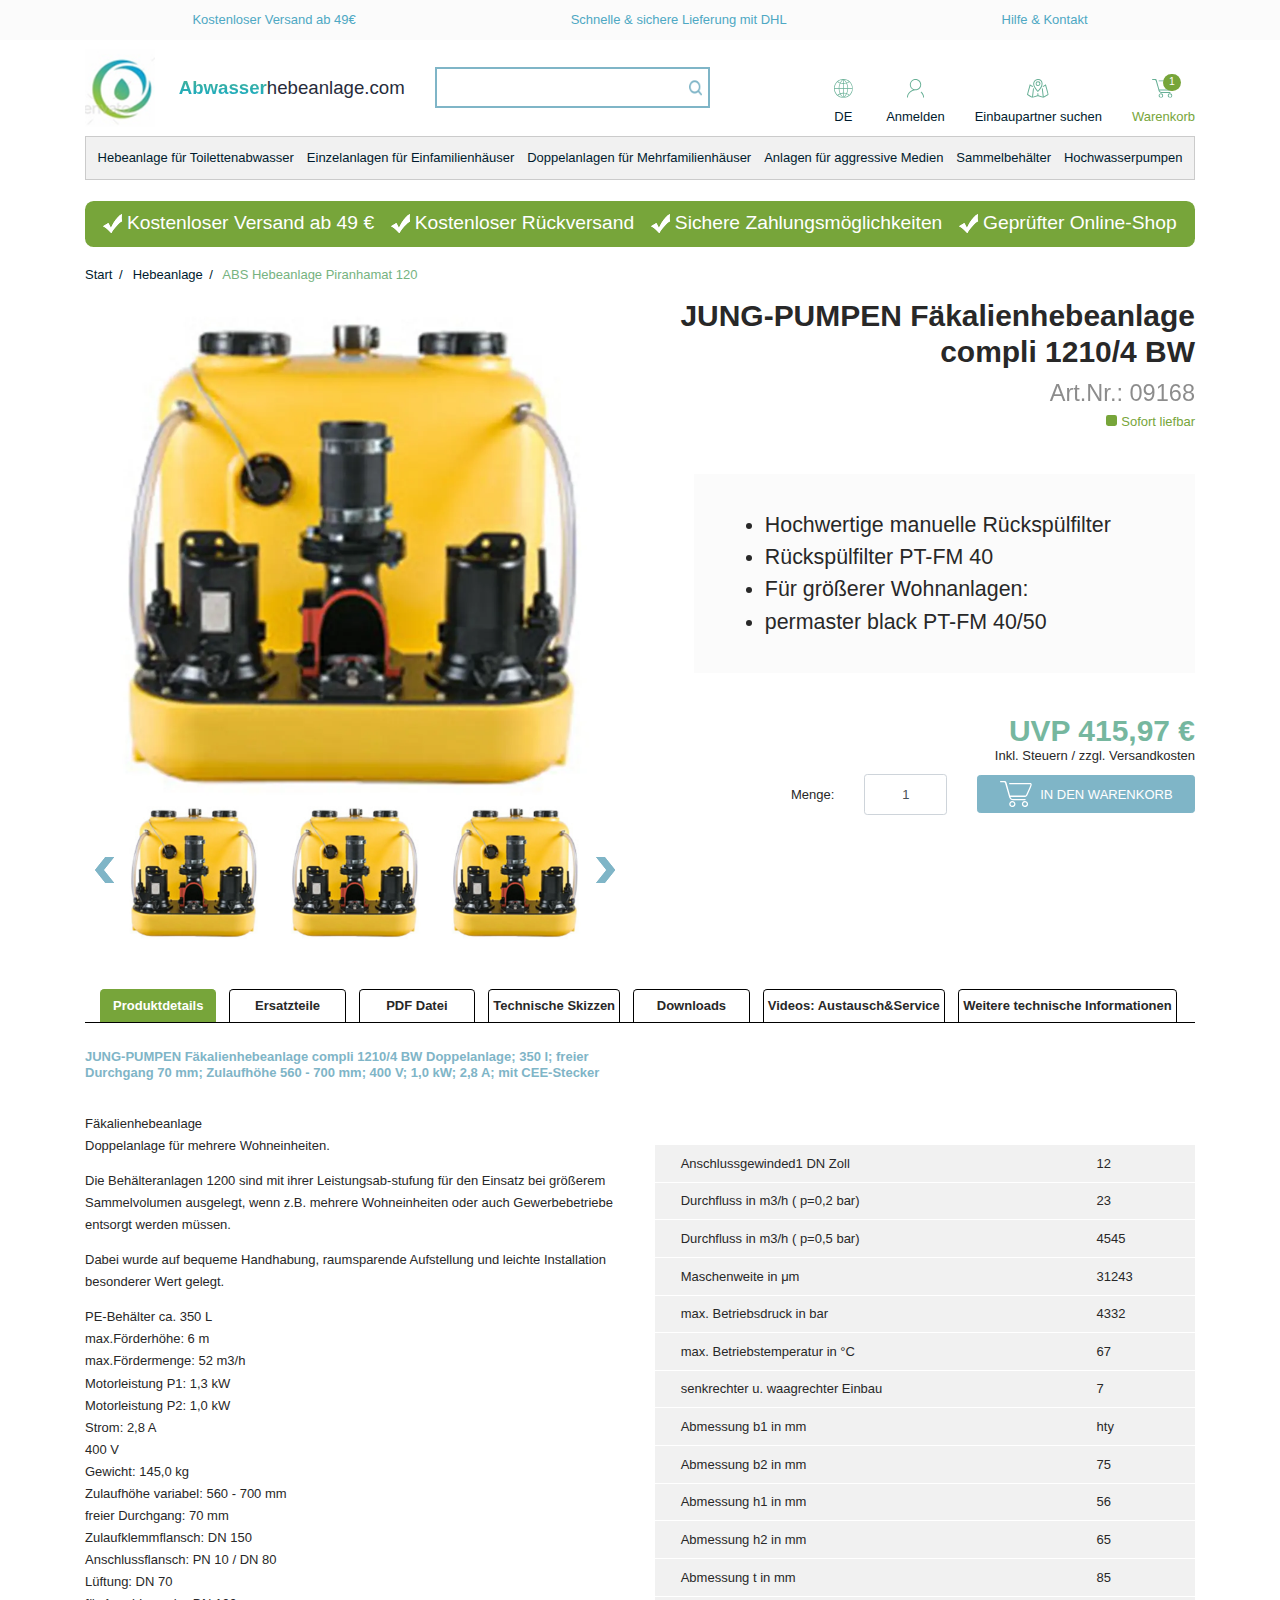
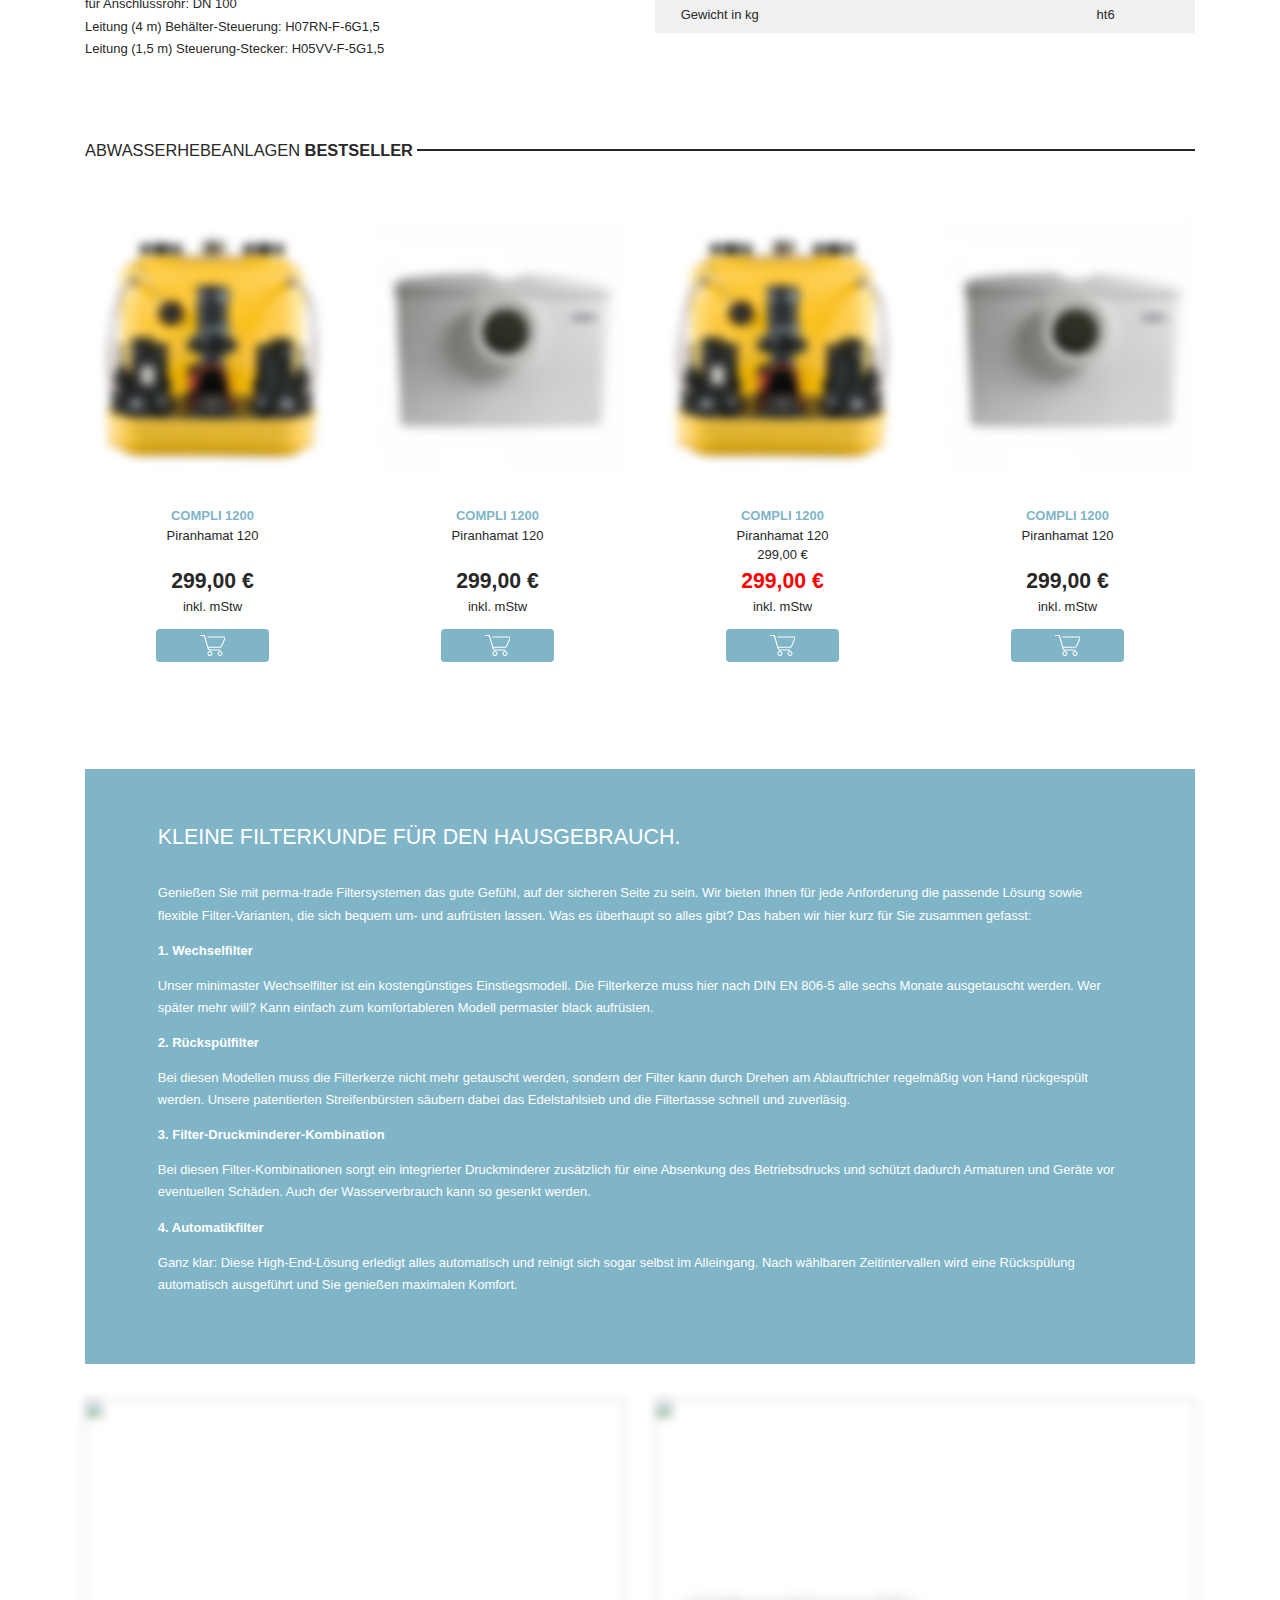
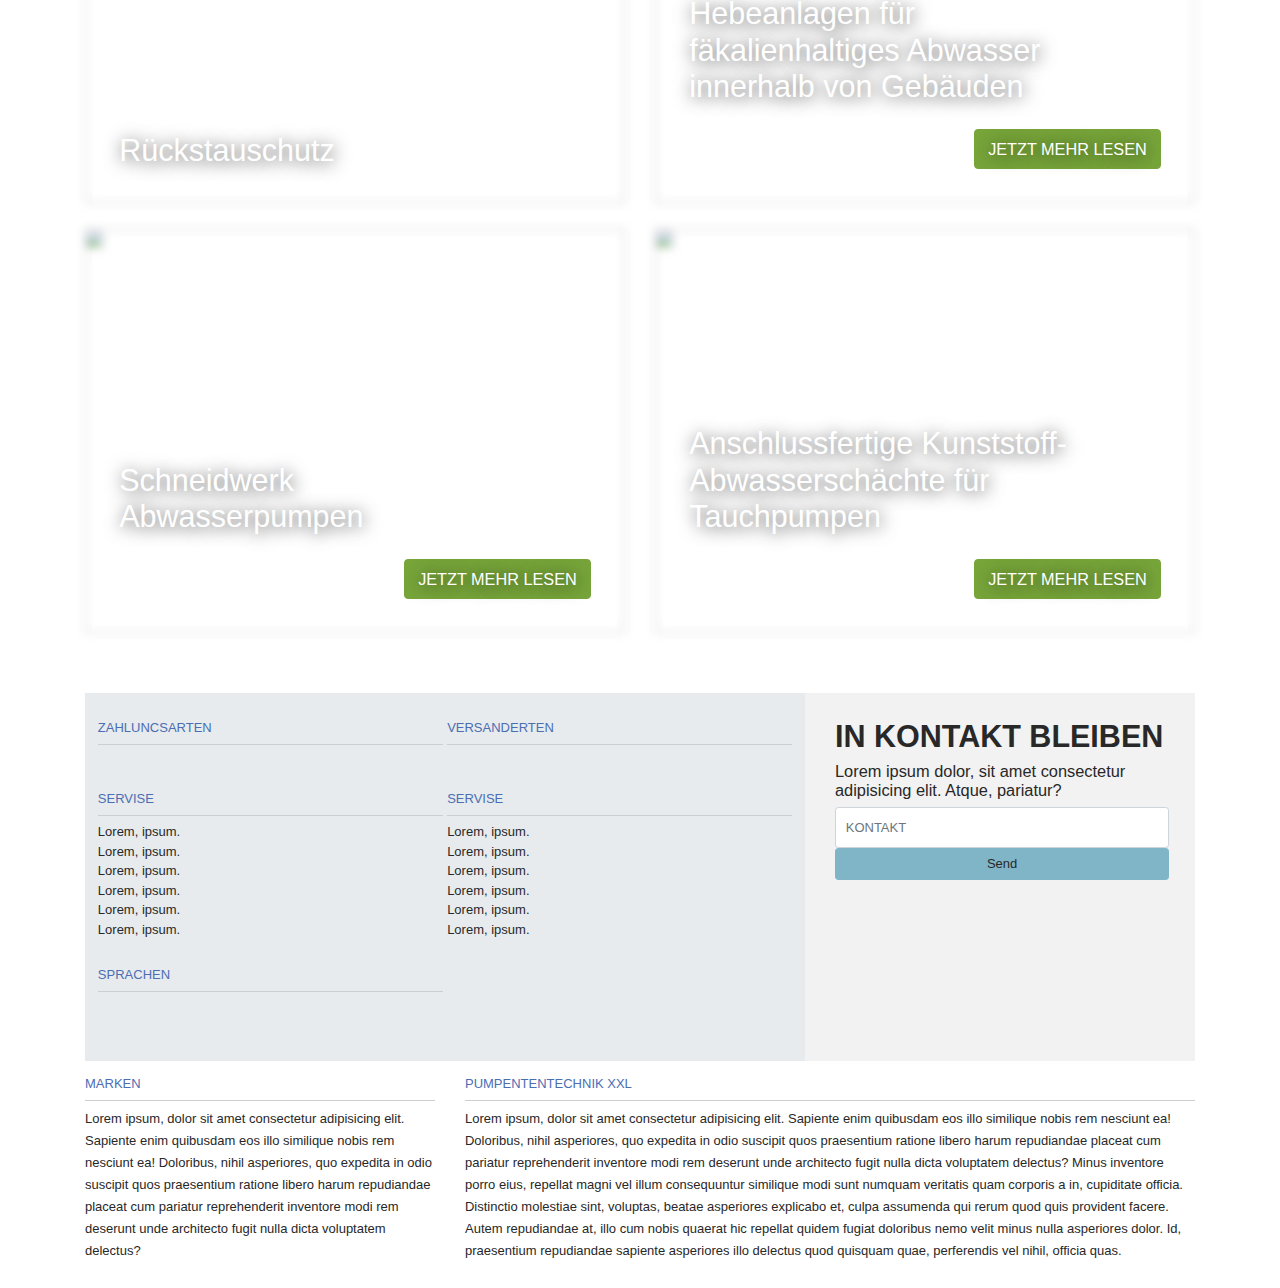
==== commit c5be96cb: "add mobile edit" ====
--- a/public/02-prod.html
+++ b/public/02-prod.html
@@ -17,38 +17,23 @@
   <body> 
     <div class="main-wrapper">
       <div class="menu-mobile menu-mobile--js d-lg-none">
-        <div class="toggle-menu-mobile toggle-menu-mobile--js"><span></span>
-        </div>
         <div class="menu-mobile__inner">
-          <div class="form-search">
-            <form>
-              <input type="text"/>
-              <button></button>
-            </form>
-          </div>
-          <ul class="menu-mobile__nav">
-            <li class="menu-mobile__item"><a class="menu-mobile__link" href="#">Hebeanlage für Toilettenabwasser</a>
-            </li>
-            <li class="menu-mobile__item"><a class="menu-mobile__link" href="#">Einzelanlagen für Einfamilienhäuser</a>
-            </li>
-            <li class="menu-mobile__item"><a class="menu-mobile__link" href="#">Doppelanlagen für Mehrfamilienhäuser</a>
-            </li>
-            <li class="menu-mobile__item"><a class="menu-mobile__link" href="#">Anlagen für aggressive Medien</a>
-            </li>
-            <li class="menu-mobile__item"><a class="menu-mobile__link" href="#">Sammelbehälter</a>
-            </li>
-            <li class="menu-mobile__item"><a class="menu-mobile__link" href="#">Hochwasserpumpen</a>
-            </li>
-          </ul>
-          <ul>
-            <li><a class="menu-mobile__link-top" href="#">Kostenloser Versand ab 49€ </a>
-            </li>
-            <li><a class="menu-mobile__link-top" href="#">Schnelle & sichere Lieferung mit DHL </a>
-            </li>
-            <li><a class="menu-mobile__link-top" href="#">Hilfe & Kontakt</a>
-            </li>
-          </ul>
-          <div class="text-right"></div>
+          <div class="container">
+            <ul class="menu-mobile__nav">
+              <li class="menu-mobile__item"><a class="menu-mobile__link" href="#">Hebeanlage für Toilettenabwasser</a>
+              </li>
+              <li class="menu-mobile__item"><a class="menu-mobile__link" href="#">Einzelanlagen für Einfamilienhäuser</a>
+              </li>
+              <li class="menu-mobile__item"><a class="menu-mobile__link" href="#">Doppelanlagen für Mehrfamilienhäuser</a>
+              </li>
+              <li class="menu-mobile__item"><a class="menu-mobile__link" href="#">Anlagen für aggressive Medien</a>
+              </li>
+              <li class="menu-mobile__item"><a class="menu-mobile__link" href="#">Sammelbehälter</a>
+              </li>
+              <li class="menu-mobile__item"><a class="menu-mobile__link" href="#">Hochwasserpumpen</a>
+              </li>
+            </ul>
+          </div>
         </div>
       </div>
       <!--  мобильное меню-->
@@ -57,7 +42,9 @@
         <!-- start .top-line-->
         <div class="top-line block-with-lazy">
           <div class="top-line__head">
-            <div class="container"><a class="top-line__link-top" href="#">Kostenloser Versand ab 49€ </a><a class="top-line__link-top" href="#">Schnelle & sichere Lieferung mit DHL </a><a class="top-line__link-top" href="#">Hilfe & Kontakt</a>
+            <div class="container d-sm-none text-center"><a class="top-line__logo" href="#"><img src="img/logo.png" alt=""/><span class="top-line__logo-text"><strong>Abwasser</strong>hebeanlage.com</span></a>
+            </div>
+            <div class="container d-none d-sm-flex"><a class="top-line__link-top" href="#">Kostenloser Versand ab 49€ </a><a class="top-line__link-top" href="#">Schnelle & sichere Lieferung mit DHL </a><a class="top-line__link-top" href="#">Hilfe & Kontakt</a>
               <div class="toggle-menu-mobile toggle-menu-mobile--js d-lg-none"><span></span>
               </div>
             </div>
@@ -65,7 +52,11 @@
           <div class="top-line__body">
             <div class="container">
               <div class="row">
-                <div class="col-md-auto col align-self-center"><a class="top-line__logo" href="#"><img src="img/logo.png" alt=""/><span class="top-line__logo-text d-none d-lg-block"><strong>Abwasser</strong>hebeanlage.com</span></a>
+                <div class="col-md-auto col align-self-center d-sm-none">
+                  <div class="toggle-menu-mobile toggle-menu-mobile--js"><span></span>
+                  </div>
+                </div>
+                <div class="col-md-auto col align-self-center d-none d-sm-block"><a class="top-line__logo" href="#"><img src="img/logo.png" alt=""/><span class="top-line__logo-text d-none d-lg-block"><strong>Abwasser</strong>hebeanlage.com</span></a>
                 </div>
                 <div class="col align-self-center d-none d-md-block">
                   <div class="form-search">
@@ -82,7 +73,7 @@
                         <svg class="icon icon-web ">
                           <use xlink:href="img/svg/sprite.svg#web"></use>
                         </svg>
-                      </div><span class="top-line__link-text">DE  </span></a>
+                      </div><span class="top-line__link-text d-none d-sm-block">DE  </span></a>
                     </div>
                     <div class="col-auto"><a class="top-line__link" href="#">
                       <div class="icon-wrap">
@@ -110,6 +101,27 @@
                 </div>
               </div>
             </div>
+            <div class="menu-mobile menu-mobile--js d-lg-none">
+              <div class="menu-mobile__inner">
+                <div class="container">
+                  <ul class="menu-mobile__nav">
+                    <li class="menu-mobile__item"><a class="menu-mobile__link" href="#">Hebeanlage für Toilettenabwasser</a>
+                    </li>
+                    <li class="menu-mobile__item"><a class="menu-mobile__link" href="#">Einzelanlagen für Einfamilienhäuser</a>
+                    </li>
+                    <li class="menu-mobile__item"><a class="menu-mobile__link" href="#">Doppelanlagen für Mehrfamilienhäuser</a>
+                    </li>
+                    <li class="menu-mobile__item"><a class="menu-mobile__link" href="#">Anlagen für aggressive Medien</a>
+                    </li>
+                    <li class="menu-mobile__item"><a class="menu-mobile__link" href="#">Sammelbehälter</a>
+                    </li>
+                    <li class="menu-mobile__item"><a class="menu-mobile__link" href="#">Hochwasserpumpen</a>
+                    </li>
+                  </ul>
+                </div>
+              </div>
+            </div>
+            <!--  мобильное меню-->
           </div>
         </div>
         <!-- end .top-line-->
@@ -1076,69 +1088,53 @@
       <div class="s-banner section block-with-lazy">
         <div class="container"> 
           <div class="row">
-            <div class="s-banner__col col-lg-6">
-              <div class="banner-block">
-                <picture> 
-                  <!-- чтоб не плодить млн файлов картинок, добавь source по примеру карточки товара, только кроп как тут ниже расписал-->
-                  <!-- source(srcset=`img/banner-${x}.webp` media="(min-width: 1600px)" type="image/webp" )-->
-                  <!-- source(srcset=`img/banner-${x}.jpg` media="(min-width: 1600px)" type="image/jpg" )-->
-                  <!-- тут сделай кроп шириной   700px(в 2 раза меньше от первоначального) или чуть больше, какой там стандартный-->
-                  <!-- source(srcset=`img/banner-${x}-md.webp` media="(min-width: 576px)" type="image/webp" )-->
-                  <!-- source(srcset=`img/banner-${x}-md.jpg` media="(min-width: 576px)" type="image/jpg" )-->
-                  <!-- тут сделай кроп шириной   576px или чуть больше, какой там стандартный -->
-                  <!-- source(srcset=`img/banner-${x}-sm.webp` type="image/webp" ) --><img class="object-fit-js lazy" src="#" data-src="img/banner-8.jpg" alt=""/>
-                </picture>
-                <div class="banner-block__title">Rückstauschutz
-                </div>
-              </div>
-            </div>
-            <div class="s-banner__col col-lg-6">
-              <div class="banner-block">
-                <picture> 
-                  <!-- чтоб не плодить млн файлов картинок, добавь source по примеру карточки товара, только кроп как тут ниже расписал-->
-                  <!-- source(srcset=`img/banner-${x}.webp` media="(min-width: 1600px)" type="image/webp" )-->
-                  <!-- source(srcset=`img/banner-${x}.jpg` media="(min-width: 1600px)" type="image/jpg" )-->
-                  <!-- тут сделай кроп шириной   700px(в 2 раза меньше от первоначального) или чуть больше, какой там стандартный-->
-                  <!-- source(srcset=`img/banner-${x}-md.webp` media="(min-width: 576px)" type="image/webp" )-->
-                  <!-- source(srcset=`img/banner-${x}-md.jpg` media="(min-width: 576px)" type="image/jpg" )-->
-                  <!-- тут сделай кроп шириной   576px или чуть больше, какой там стандартный -->
-                  <!-- source(srcset=`img/banner-${x}-sm.webp` type="image/webp" ) --><img class="object-fit-js lazy" src="#" data-src="img/banner-9.jpg" alt=""/>
-                </picture>
-                <div class="banner-block__title"> Hebeanlagen für fäkalienhaltiges  Abwasser innerhalb von Gebäuden
-                </div>
-              </div>
-            </div>
-            <div class="s-banner__col col-lg-6">
-              <div class="banner-block">
-                <picture> 
-                  <!-- чтоб не плодить млн файлов картинок, добавь source по примеру карточки товара, только кроп как тут ниже расписал-->
-                  <!-- source(srcset=`img/banner-${x}.webp` media="(min-width: 1600px)" type="image/webp" )-->
-                  <!-- source(srcset=`img/banner-${x}.jpg` media="(min-width: 1600px)" type="image/jpg" )-->
-                  <!-- тут сделай кроп шириной   700px(в 2 раза меньше от первоначального) или чуть больше, какой там стандартный-->
-                  <!-- source(srcset=`img/banner-${x}-md.webp` media="(min-width: 576px)" type="image/webp" )-->
-                  <!-- source(srcset=`img/banner-${x}-md.jpg` media="(min-width: 576px)" type="image/jpg" )-->
-                  <!-- тут сделай кроп шириной   576px или чуть больше, какой там стандартный -->
-                  <!-- source(srcset=`img/banner-${x}-sm.webp` type="image/webp" ) --><img class="object-fit-js lazy" src="#" data-src="img/banner-10.jpg" alt=""/>
-                </picture>
-                <div class="banner-block__title">Schneidwerk Abwasserpumpen
-                </div>
-              </div>
-            </div>
-            <div class="s-banner__col col-lg-6">
-              <div class="banner-block">
-                <picture> 
-                  <!-- чтоб не плодить млн файлов картинок, добавь source по примеру карточки товара, только кроп как тут ниже расписал-->
-                  <!-- source(srcset=`img/banner-${x}.webp` media="(min-width: 1600px)" type="image/webp" )-->
-                  <!-- source(srcset=`img/banner-${x}.jpg` media="(min-width: 1600px)" type="image/jpg" )-->
-                  <!-- тут сделай кроп шириной   700px(в 2 раза меньше от первоначального) или чуть больше, какой там стандартный-->
-                  <!-- source(srcset=`img/banner-${x}-md.webp` media="(min-width: 576px)" type="image/webp" )-->
-                  <!-- source(srcset=`img/banner-${x}-md.jpg` media="(min-width: 576px)" type="image/jpg" )-->
-                  <!-- тут сделай кроп шириной   576px или чуть больше, какой там стандартный -->
-                  <!-- source(srcset=`img/banner-${x}-sm.webp` type="image/webp" ) --><img class="object-fit-js lazy" src="#" data-src="img/banner-11.jpg" alt=""/>
-                </picture>
-                <div class="banner-block__title">Anschlussfertige  Kunststoff-Abwasserschächte  für Tauchpumpen
-                </div>
-              </div>
+            <div class="s-banner__col col-lg-6"><a class="banner-block" href="#">
+              <picture> 
+                <!-- чтоб не плодить млн файлов картинок, добавь source по примеру карточки товара, только кроп как тут ниже расписал-->
+                <!-- source(srcset=`img/banner-${x}.webp` media="(min-width: 1600px)" type="image/webp" )-->
+                <!-- source(srcset=`img/banner-${x}.jpg` media="(min-width: 1600px)" type="image/jpg" )-->
+                <!-- тут сделай кроп шириной   700px(в 2 раза меньше от первоначального) или чуть больше, какой там стандартный-->
+                <!-- source(srcset=`img/banner-${x}-md.webp` media="(min-width: 576px)" type="image/webp" )-->
+                <!-- source(srcset=`img/banner-${x}-md.jpg` media="(min-width: 576px)" type="image/jpg" )-->
+                <!-- тут сделай кроп шириной   576px или чуть больше, какой там стандартный -->
+                <!-- source(srcset=`img/banner-${x}-sm.webp` type="image/webp" ) --><img class="object-fit-js lazy" src="#" data-src="img/banner-8.jpg" alt=""/>
+              </picture><span class="banner-block__title">Rückstauschutz</span></a>
+            </div>
+            <div class="s-banner__col col-lg-6"><a class="banner-block" href="#">
+              <picture> 
+                <!-- чтоб не плодить млн файлов картинок, добавь source по примеру карточки товара, только кроп как тут ниже расписал-->
+                <!-- source(srcset=`img/banner-${x}.webp` media="(min-width: 1600px)" type="image/webp" )-->
+                <!-- source(srcset=`img/banner-${x}.jpg` media="(min-width: 1600px)" type="image/jpg" )-->
+                <!-- тут сделай кроп шириной   700px(в 2 раза меньше от первоначального) или чуть больше, какой там стандартный-->
+                <!-- source(srcset=`img/banner-${x}-md.webp` media="(min-width: 576px)" type="image/webp" )-->
+                <!-- source(srcset=`img/banner-${x}-md.jpg` media="(min-width: 576px)" type="image/jpg" )-->
+                <!-- тут сделай кроп шириной   576px или чуть больше, какой там стандартный -->
+                <!-- source(srcset=`img/banner-${x}-sm.webp` type="image/webp" ) --><img class="object-fit-js lazy" src="#" data-src="img/banner-9.jpg" alt=""/>
+              </picture><span class="banner-block__title"> Hebeanlagen für fäkalienhaltiges  Abwasser innerhalb von Gebäuden</span><span class="banner-block__btn-wrap"><span class="banner-block__btn"><span class="d-none d-sm-block">JETZT MEHR LESEN</span><span class="d-sm-none">JETZT MEHR LESEN</span></span></span></a>
+            </div>
+            <div class="s-banner__col col-lg-6"><a class="banner-block" href="#">
+              <picture> 
+                <!-- чтоб не плодить млн файлов картинок, добавь source по примеру карточки товара, только кроп как тут ниже расписал-->
+                <!-- source(srcset=`img/banner-${x}.webp` media="(min-width: 1600px)" type="image/webp" )-->
+                <!-- source(srcset=`img/banner-${x}.jpg` media="(min-width: 1600px)" type="image/jpg" )-->
+                <!-- тут сделай кроп шириной   700px(в 2 раза меньше от первоначального) или чуть больше, какой там стандартный-->
+                <!-- source(srcset=`img/banner-${x}-md.webp` media="(min-width: 576px)" type="image/webp" )-->
+                <!-- source(srcset=`img/banner-${x}-md.jpg` media="(min-width: 576px)" type="image/jpg" )-->
+                <!-- тут сделай кроп шириной   576px или чуть больше, какой там стандартный -->
+                <!-- source(srcset=`img/banner-${x}-sm.webp` type="image/webp" ) --><img class="object-fit-js lazy" src="#" data-src="img/banner-10.jpg" alt=""/>
+              </picture><span class="banner-block__title">Schneidwerk Abwasserpumpen</span><span class="banner-block__btn-wrap"><span class="banner-block__btn"><span class="d-none d-sm-block">JETZT MEHR LESEN</span><span class="d-sm-none">JETZT MEHR LESEN</span></span></span></a>
+            </div>
+            <div class="s-banner__col col-lg-6"><a class="banner-block" href="#">
+              <picture> 
+                <!-- чтоб не плодить млн файлов картинок, добавь source по примеру карточки товара, только кроп как тут ниже расписал-->
+                <!-- source(srcset=`img/banner-${x}.webp` media="(min-width: 1600px)" type="image/webp" )-->
+                <!-- source(srcset=`img/banner-${x}.jpg` media="(min-width: 1600px)" type="image/jpg" )-->
+                <!-- тут сделай кроп шириной   700px(в 2 раза меньше от первоначального) или чуть больше, какой там стандартный-->
+                <!-- source(srcset=`img/banner-${x}-md.webp` media="(min-width: 576px)" type="image/webp" )-->
+                <!-- source(srcset=`img/banner-${x}-md.jpg` media="(min-width: 576px)" type="image/jpg" )-->
+                <!-- тут сделай кроп шириной   576px или чуть больше, какой там стандартный -->
+                <!-- source(srcset=`img/banner-${x}-sm.webp` type="image/webp" ) --><img class="object-fit-js lazy" src="#" data-src="img/banner-11.jpg" alt=""/>
+              </picture><span class="banner-block__title">Anschlussfertige  Kunststoff-Abwasserschächte  für Tauchpumpen</span><span class="banner-block__btn-wrap"><span class="banner-block__btn"><span class="d-none d-sm-block">JETZT MEHR LESEN</span><span class="d-sm-none">JETZT MEHR LESEN</span></span></span></a>
             </div>
           </div>
         </div>
@@ -1147,7 +1143,9 @@
       <!-- start s-contact-->
       <div class="s-contact block-with-lazy" id="s-contact">
         <div class="container">
-          <div class="s-contact__wrap">
+          <div class="d-sm-none"><a class="s-contact__mob-link" href="#">zahluncsarten ></a><a class="s-contact__mob-link" href="#">versanderten ></a><a class="s-contact__mob-link" href="#">servise ></a><a class="s-contact__mob-link" href="#">Link ></a><a class="s-contact__mob-link" href="#">Link ></a><a class="s-contact__mob-link" href="#">Link ></a>
+          </div>
+          <div class="s-contact__wrap d-none d-sm-block">
             <div class="row">
               <div class="s-contact__col col-lg-7">
                 <div class="s-contact__block s-contact__block--left">
@@ -1241,7 +1239,7 @@
                   </div>
                 </div>
               </div>
-              <div class="col-lg">
+              <div class="col-lg d-none d-sm-block">
                 <div class="s-contact__block s-contact__block--right">
                   <div class="h2 strong ttu">in kontakt bleiben</div>
                   <div class="h4">Lorem ipsum dolor, sit amet consectetur adipisicing elit. Atque, pariatur?</div>
@@ -1261,7 +1259,7 @@
         </div>
       </div>
       <!-- end s-contact-->
-      <footer class="footer block-with-lazy">
+      <footer class="footer block-with-lazy d-none d-sm-block">
         <div class="container">
           <div class="row">
             <div class="col-lg-4">
--- a/public/css/main.min.css
+++ b/public/css/main.min.css
@@ -1,6 +1,6 @@
-.icon{display:inline-block;width:1em;height:1em;fill:currentColor}.icon-arrow-left{font-size:4.6rem;width:.73913em}.icon-arrow-right{font-size:4.6rem;width:.73913em}.icon-basket{font-size:41.02rem;width:1.21892em}.icon-check{font-size:2.7rem;width:1em}.icon-check2{font-size:3.6rem;width:1em}.icon-mark{font-size:15.501rem;width:1.15205em}.icon-user{font-size:50rem;width:.90408em}.icon-web{font-size:49.996rem;width:1.00008em}/*!
+.icon{display:inline-block;width:1em;height:1em;fill:currentColor}.icon-arrow-left{font-size:4.6rem;width:.73913em}.icon-arrow-right{font-size:4.6rem;width:.73913em}.icon-basket{font-size:41.02rem;width:1.21892em}.icon-check{font-size:2.7rem;width:1em}.icon-check2{font-size:3.6rem;width:1em}.icon-flag{font-size:50rem;width:.60714em}.icon-mark{font-size:15.501rem;width:1.15205em}.icon-user{font-size:50rem;width:.90408em}.icon-web{font-size:49.996rem;width:1.00008em}/*!
  * Bootstrap v4.3.1 (https://getbootstrap.com/)
  * Copyright 2011-2019 The Bootstrap Authors
  * Copyright 2011-2019 Twitter, Inc.
  * Licensed under MIT (https://github.com/twbs/bootstrap/blob/master/LICENSE)
- */*,::after,::before{box-sizing:border-box}html{font-family:sans-serif;line-height:1.15;-webkit-text-size-adjust:100%;-webkit-tap-highlight-color:transparent}article,aside,figcaption,figure,footer,header,hgroup,main,nav,section{display:block}body{margin:0;font-weight:400;line-height:1.5;color:#282828;text-align:left;background-color:#fff}[tabindex="-1"]:focus:not(:focus-visible){outline:0!important}hr{box-sizing:content-box;height:0;overflow:visible}h1,h2,h3,h4,h5,h6{margin-top:0;margin-bottom:.5rem}p{margin-top:0;margin-bottom:1rem}abbr[data-original-title],abbr[title]{text-decoration:underline;-webkit-text-decoration:underline dotted;text-decoration:underline dotted;cursor:help;border-bottom:0;-webkit-text-decoration-skip-ink:none;text-decoration-skip-ink:none}address{margin-bottom:1rem;font-style:normal;line-height:inherit}dl,ol,ul{margin-top:0;margin-bottom:1rem}ol ol,ol ul,ul ol,ul ul{margin-bottom:0}dt{font-weight:700}dd{margin-bottom:.5rem;margin-left:0}blockquote{margin:0 0 1rem}b,strong{font-weight:bolder}small{font-size:80%}sub,sup{position:relative;font-size:75%;line-height:0;vertical-align:baseline}sub{bottom:-.25em}sup{top:-.5em}a{color:#7fb5c7;text-decoration:none;background-color:transparent}a:hover{color:#4c95ae;text-decoration:underline}a:not([href]):not([tabindex]){color:inherit;text-decoration:none}a:not([href]):not([tabindex]):focus,a:not([href]):not([tabindex]):hover{color:inherit;text-decoration:none}a:not([href]):not([tabindex]):focus{outline:0}code,kbd,pre,samp{font-family:SFMono-Regular,Menlo,Monaco,Consolas,"Liberation Mono","Courier New",monospace;font-size:1em}pre{margin-top:0;margin-bottom:1rem;overflow:auto}figure{margin:0 0 1rem}img{vertical-align:middle;border-style:none}svg{overflow:hidden;vertical-align:middle}table{border-collapse:collapse}caption{padding-top:.75rem;padding-bottom:.75rem;color:#6c757d;text-align:left;caption-side:bottom}th{text-align:inherit}label{display:inline-block;margin-bottom:.5rem}button{border-radius:0}button:focus{outline:1px dotted;outline:5px auto -webkit-focus-ring-color}button,input,optgroup,select,textarea{margin:0;font-family:inherit;font-size:inherit;line-height:inherit}button,input{overflow:visible}button,select{text-transform:none}select{word-wrap:normal}[type=button],[type=reset],[type=submit],button{-webkit-appearance:button}[type=button]:not(:disabled),[type=reset]:not(:disabled),[type=submit]:not(:disabled),button:not(:disabled){cursor:pointer}[type=button]::-moz-focus-inner,[type=reset]::-moz-focus-inner,[type=submit]::-moz-focus-inner,button::-moz-focus-inner{padding:0;border-style:none}input[type=checkbox],input[type=radio]{box-sizing:border-box;padding:0}input[type=date],input[type=datetime-local],input[type=month],input[type=time]{-webkit-appearance:listbox}textarea{overflow:auto;resize:vertical}fieldset{min-width:0;padding:0;margin:0;border:0}legend{display:block;width:100%;max-width:100%;padding:0;margin-bottom:.5rem;font-size:1.5rem;line-height:inherit;color:inherit;white-space:normal}progress{vertical-align:baseline}[type=number]::-webkit-inner-spin-button,[type=number]::-webkit-outer-spin-button{height:auto}[type=search]{outline-offset:-2px;-webkit-appearance:none}[type=search]::-webkit-search-decoration{-webkit-appearance:none}::-webkit-file-upload-button{font:inherit;-webkit-appearance:button}output{display:inline-block}summary{display:list-item;cursor:pointer}template{display:none}[hidden]{display:none!important}.banner-block,.h1,.h2,.h3,.h4,.h5,.h6,.header-block__slide,.header-block__title,.section-title,h1,h2,h3,h4,h5,h6{margin-bottom:.5rem;font-weight:500;line-height:1.2}.h1,.header-block__title,h1{font-size:3.11304rem}.banner-block,.h2,h2{font-size:2.34783rem}.h3,.header-block__slide,h3{font-size:1.54348rem}.h4,.section-title,h4{font-size:1.26087rem}.h5,h5{font-size:1.25rem}.h6,h6{font-size:1rem}.lead{font-size:1.25rem;font-weight:300}.display-1{font-size:6rem;font-weight:300;line-height:1.2}.display-2{font-size:5.5rem;font-weight:300;line-height:1.2}.display-3{font-size:4.5rem;font-weight:300;line-height:1.2}.display-4{font-size:3.5rem;font-weight:300;line-height:1.2}hr{margin-top:1rem;margin-bottom:1rem;border:0;border-top:1px solid rgba(0,0,0,.1)}.small,small{font-size:80%;font-weight:400}.mark,mark{padding:.2em;background-color:#fcf8e3}.list-unstyled{padding-left:0;list-style:none}.list-inline{padding-left:0;list-style:none}.list-inline-item{display:inline-block}.list-inline-item:not(:last-child){margin-right:.5rem}.initialism{font-size:90%;text-transform:uppercase}.blockquote{margin-bottom:1rem;font-size:1.25rem}.blockquote-footer{display:block;font-size:80%;color:#6c757d}.blockquote-footer::before{content:"\2014\00A0"}.container{width:100%;padding-right:15px;padding-left:15px;margin-right:auto;margin-left:auto}.container-fluid{width:100%;padding-right:15px;padding-left:15px;margin-right:auto;margin-left:auto}.row{display:flex;flex-wrap:wrap;margin-right:-15px;margin-left:-15px}.no-gutters{margin-right:0;margin-left:0}.no-gutters>.col,.no-gutters>[class*=col-]{padding-right:0;padding-left:0}.col,.col-1,.col-10,.col-11,.col-12,.col-2,.col-3,.col-4,.col-5,.col-6,.col-7,.col-8,.col-9,.col-auto,.col-lg,.col-lg-1,.col-lg-10,.col-lg-11,.col-lg-12,.col-lg-2,.col-lg-3,.col-lg-4,.col-lg-5,.col-lg-6,.col-lg-7,.col-lg-8,.col-lg-9,.col-lg-auto,.col-md,.col-md-1,.col-md-10,.col-md-11,.col-md-12,.col-md-2,.col-md-3,.col-md-4,.col-md-5,.col-md-6,.col-md-7,.col-md-8,.col-md-9,.col-md-auto,.col-sm,.col-sm-1,.col-sm-10,.col-sm-11,.col-sm-12,.col-sm-2,.col-sm-3,.col-sm-4,.col-sm-5,.col-sm-6,.col-sm-7,.col-sm-8,.col-sm-9,.col-sm-auto,.col-xl,.col-xl-1,.col-xl-10,.col-xl-11,.col-xl-12,.col-xl-2,.col-xl-3,.col-xl-4,.col-xl-5,.col-xl-6,.col-xl-7,.col-xl-8,.col-xl-9,.col-xl-auto,.col-xxl,.col-xxl-1,.col-xxl-10,.col-xxl-11,.col-xxl-12,.col-xxl-2,.col-xxl-3,.col-xxl-4,.col-xxl-5,.col-xxl-6,.col-xxl-7,.col-xxl-8,.col-xxl-9,.col-xxl-auto,.col-xxxl,.col-xxxl-1,.col-xxxl-10,.col-xxxl-11,.col-xxxl-12,.col-xxxl-2,.col-xxxl-3,.col-xxxl-4,.col-xxxl-5,.col-xxxl-6,.col-xxxl-7,.col-xxxl-8,.col-xxxl-9,.col-xxxl-auto,.col-xxxxl,.col-xxxxl-1,.col-xxxxl-10,.col-xxxxl-11,.col-xxxxl-12,.col-xxxxl-2,.col-xxxxl-3,.col-xxxxl-4,.col-xxxxl-5,.col-xxxxl-6,.col-xxxxl-7,.col-xxxxl-8,.col-xxxxl-9,.col-xxxxl-auto{position:relative;width:100%;padding-right:15px;padding-left:15px}.col{flex-basis:0;flex-grow:1;max-width:100%}.col-auto{flex:0 0 auto;width:auto;max-width:100%}.col-1{flex:0 0 8.33333%;max-width:8.33333%}.col-2{flex:0 0 16.66667%;max-width:16.66667%}.col-3{flex:0 0 25%;max-width:25%}.col-4{flex:0 0 33.33333%;max-width:33.33333%}.col-5{flex:0 0 41.66667%;max-width:41.66667%}.col-6{flex:0 0 50%;max-width:50%}.col-7{flex:0 0 58.33333%;max-width:58.33333%}.col-8{flex:0 0 66.66667%;max-width:66.66667%}.col-9{flex:0 0 75%;max-width:75%}.col-10{flex:0 0 83.33333%;max-width:83.33333%}.col-11{flex:0 0 91.66667%;max-width:91.66667%}.col-12{flex:0 0 100%;max-width:100%}.order-first{order:-1}.order-last{order:13}.order-0{order:0}.order-1{order:1}.order-2{order:2}.order-3{order:3}.order-4{order:4}.order-5{order:5}.order-6{order:6}.order-7{order:7}.order-8{order:8}.order-9{order:9}.order-10{order:10}.order-11{order:11}.order-12{order:12}.offset-1{margin-left:8.33333%}.offset-2{margin-left:16.66667%}.offset-3{margin-left:25%}.offset-4{margin-left:33.33333%}.offset-5{margin-left:41.66667%}.offset-6{margin-left:50%}.offset-7{margin-left:58.33333%}.offset-8{margin-left:66.66667%}.offset-9{margin-left:75%}.offset-10{margin-left:83.33333%}.offset-11{margin-left:91.66667%}.form-control{display:block;width:100%;height:calc(1.5em + 1.5rem + 2px);padding:.75rem .75rem;font-size:1rem;font-weight:400;line-height:1.5;color:#495057;background-color:#fff;background-clip:padding-box;border:1px solid #ced4da;border-radius:.25rem;transition:border-color .15s ease-in-out,box-shadow .15s ease-in-out}.form-control::-ms-expand{background-color:transparent;border:0}.form-control:focus{color:#495057;background-color:#fff;border-color:#d8e8ee;outline:0;box-shadow:0 0 0 .2rem rgba(127,181,199,.25)}.form-control::-webkit-input-placeholder{color:#6c757d;opacity:1}.form-control::-moz-placeholder{color:#6c757d;opacity:1}.form-control:-ms-input-placeholder{color:#6c757d;opacity:1}.form-control::-ms-input-placeholder{color:#6c757d;opacity:1}.form-control::placeholder{color:#6c757d;opacity:1}.form-control:disabled,.form-control[readonly]{background-color:#e9ecef;opacity:1}select.form-control:focus::-ms-value{color:#495057;background-color:#fff}.form-control-file,.form-control-range{display:block;width:100%}.col-form-label{padding-top:calc(.75rem + 1px);padding-bottom:calc(.75rem + 1px);margin-bottom:0;font-size:inherit;line-height:1.5}.col-form-label-lg{padding-top:calc(.5rem + 1px);padding-bottom:calc(.5rem + 1px);font-size:1.25rem;line-height:1.5}.col-form-label-sm{padding-top:calc(.25rem + 1px);padding-bottom:calc(.25rem + 1px);font-size:.875rem;line-height:1.5}.form-control-plaintext{display:block;width:100%;padding-top:.75rem;padding-bottom:.75rem;margin-bottom:0;line-height:1.5;color:#282828;background-color:transparent;border:solid transparent;border-width:1px 0}.form-control-plaintext.form-control-lg,.form-control-plaintext.form-control-sm{padding-right:0;padding-left:0}.form-control-sm{height:calc(1.5em + .5rem + 2px);padding:.25rem .5rem;font-size:.875rem;line-height:1.5;border-radius:.2rem}.form-control-lg{height:calc(1.5em + 1rem + 2px);padding:.5rem 1rem;font-size:1.25rem;line-height:1.5;border-radius:.3rem}select.form-control[multiple],select.form-control[size]{height:auto}textarea.form-control{height:auto}.form-group{margin-bottom:1rem}.form-text{display:block;margin-top:.25rem}.form-row{display:flex;flex-wrap:wrap;margin-right:-5px;margin-left:-5px}.form-row>.col,.form-row>[class*=col-]{padding-right:5px;padding-left:5px}.form-check{position:relative;display:block;padding-left:1.25rem}.form-check-input{position:absolute;margin-top:.3rem;margin-left:-1.25rem}.form-check-input:disabled~.form-check-label{color:#6c757d}.form-check-label{margin-bottom:0}.form-check-inline{display:inline-flex;align-items:center;padding-left:0;margin-right:.75rem}.form-check-inline .form-check-input{position:static;margin-top:0;margin-right:.3125rem;margin-left:0}.valid-feedback{display:none;width:100%;margin-top:.25rem;font-size:80%;color:#77a53a}.valid-tooltip{position:absolute;top:100%;z-index:5;display:none;max-width:100%;padding:.25rem .5rem;margin-top:.1rem;font-size:.875rem;line-height:1.5;color:#fff;background-color:rgba(119,165,58,.9);border-radius:.25rem}.form-control.is-valid,.was-validated .form-control:valid{border-color:#77a53a;padding-right:calc(1.5em + 1.5rem);background-image:url("data:image/svg+xml,%3csvg xmlns='http://www.w3.org/2000/svg' viewBox='0 0 8 8'%3e%3cpath fill='%2377a53a' d='M2.3 6.73L.6 4.53c-.4-1.04.46-1.4 1.1-.8l1.1 1.4 3.4-3.8c.6-.63 1.6-.27 1.2.7l-4 4.6c-.43.5-.8.4-1.1.1z'/%3e%3c/svg%3e");background-repeat:no-repeat;background-position:center right calc(.375em + .375rem);background-size:calc(.75em + .75rem) calc(.75em + .75rem)}.form-control.is-valid:focus,.was-validated .form-control:valid:focus{border-color:#77a53a;box-shadow:0 0 0 .2rem rgba(119,165,58,.25)}.form-control.is-valid~.valid-feedback,.form-control.is-valid~.valid-tooltip,.was-validated .form-control:valid~.valid-feedback,.was-validated .form-control:valid~.valid-tooltip{display:block}.was-validated textarea.form-control:valid,textarea.form-control.is-valid{padding-right:calc(1.5em + 1.5rem);background-position:top calc(.375em + .375rem) right calc(.375em + .375rem)}.custom-select.is-valid,.was-validated .custom-select:valid{border-color:#77a53a;padding-right:calc((1em + 1.5rem) * 3 / 4 + 1.75rem);background:url("data:image/svg+xml,%3csvg xmlns='http://www.w3.org/2000/svg' viewBox='0 0 4 5'%3e%3cpath fill='%23343a40' d='M2 0L0 2h4zm0 5L0 3h4z'/%3e%3c/svg%3e") no-repeat right .75rem center/8px 10px,url("data:image/svg+xml,%3csvg xmlns='http://www.w3.org/2000/svg' viewBox='0 0 8 8'%3e%3cpath fill='%2377a53a' d='M2.3 6.73L.6 4.53c-.4-1.04.46-1.4 1.1-.8l1.1 1.4 3.4-3.8c.6-.63 1.6-.27 1.2.7l-4 4.6c-.43.5-.8.4-1.1.1z'/%3e%3c/svg%3e") #fff no-repeat center right 1.75rem/calc(.75em + .75rem) calc(.75em + .75rem)}.custom-select.is-valid:focus,.was-validated .custom-select:valid:focus{border-color:#77a53a;box-shadow:0 0 0 .2rem rgba(119,165,58,.25)}.custom-select.is-valid~.valid-feedback,.custom-select.is-valid~.valid-tooltip,.was-validated .custom-select:valid~.valid-feedback,.was-validated .custom-select:valid~.valid-tooltip{display:block}.form-control-file.is-valid~.valid-feedback,.form-control-file.is-valid~.valid-tooltip,.was-validated .form-control-file:valid~.valid-feedback,.was-validated .form-control-file:valid~.valid-tooltip{display:block}.form-check-input.is-valid~.form-check-label,.was-validated .form-check-input:valid~.form-check-label{color:#77a53a}.form-check-input.is-valid~.valid-feedback,.form-check-input.is-valid~.valid-tooltip,.was-validated .form-check-input:valid~.valid-feedback,.was-validated .form-check-input:valid~.valid-tooltip{display:block}.custom-control-input.is-valid~.custom-control-label,.was-validated .custom-control-input:valid~.custom-control-label{color:#77a53a}.custom-control-input.is-valid~.custom-control-label::before,.was-validated .custom-control-input:valid~.custom-control-label::before{border-color:#77a53a}.custom-control-input.is-valid~.valid-feedback,.custom-control-input.is-valid~.valid-tooltip,.was-validated .custom-control-input:valid~.valid-feedback,.was-validated .custom-control-input:valid~.valid-tooltip{display:block}.custom-control-input.is-valid:checked~.custom-control-label::before,.was-validated .custom-control-input:valid:checked~.custom-control-label::before{border-color:#91c250;background-color:#91c250}.custom-control-input.is-valid:focus~.custom-control-label::before,.was-validated .custom-control-input:valid:focus~.custom-control-label::before{box-shadow:0 0 0 .2rem rgba(119,165,58,.25)}.custom-control-input.is-valid:focus:not(:checked)~.custom-control-label::before,.was-validated .custom-control-input:valid:focus:not(:checked)~.custom-control-label::before{border-color:#77a53a}.custom-file-input.is-valid~.custom-file-label,.was-validated .custom-file-input:valid~.custom-file-label{border-color:#77a53a}.custom-file-input.is-valid~.valid-feedback,.custom-file-input.is-valid~.valid-tooltip,.was-validated .custom-file-input:valid~.valid-feedback,.was-validated .custom-file-input:valid~.valid-tooltip{display:block}.custom-file-input.is-valid:focus~.custom-file-label,.was-validated .custom-file-input:valid:focus~.custom-file-label{border-color:#77a53a;box-shadow:0 0 0 .2rem rgba(119,165,58,.25)}.invalid-feedback{display:none;width:100%;margin-top:.25rem;font-size:80%;color:red}.invalid-tooltip{position:absolute;top:100%;z-index:5;display:none;max-width:100%;padding:.25rem .5rem;margin-top:.1rem;font-size:.875rem;line-height:1.5;color:#fff;background-color:rgba(255,0,0,.9);border-radius:.25rem}.form-control.is-invalid,.was-validated .form-control:invalid{border-color:red;padding-right:calc(1.5em + 1.5rem);background-image:url("data:image/svg+xml,%3csvg xmlns='http://www.w3.org/2000/svg' fill='%23ff0000' viewBox='-2 -2 7 7'%3e%3cpath stroke='%23ff0000' d='M0 0l3 3m0-3L0 3'/%3e%3ccircle r='.5'/%3e%3ccircle cx='3' r='.5'/%3e%3ccircle cy='3' r='.5'/%3e%3ccircle cx='3' cy='3' r='.5'/%3e%3c/svg%3E");background-repeat:no-repeat;background-position:center right calc(.375em + .375rem);background-size:calc(.75em + .75rem) calc(.75em + .75rem)}.form-control.is-invalid:focus,.was-validated .form-control:invalid:focus{border-color:red;box-shadow:0 0 0 .2rem rgba(255,0,0,.25)}.form-control.is-invalid~.invalid-feedback,.form-control.is-invalid~.invalid-tooltip,.was-validated .form-control:invalid~.invalid-feedback,.was-validated .form-control:invalid~.invalid-tooltip{display:block}.was-validated textarea.form-control:invalid,textarea.form-control.is-invalid{padding-right:calc(1.5em + 1.5rem);background-position:top calc(.375em + .375rem) right calc(.375em + .375rem)}.custom-select.is-invalid,.was-validated .custom-select:invalid{border-color:red;padding-right:calc((1em + 1.5rem) * 3 / 4 + 1.75rem);background:url("data:image/svg+xml,%3csvg xmlns='http://www.w3.org/2000/svg' viewBox='0 0 4 5'%3e%3cpath fill='%23343a40' d='M2 0L0 2h4zm0 5L0 3h4z'/%3e%3c/svg%3e") no-repeat right .75rem center/8px 10px,url("data:image/svg+xml,%3csvg xmlns='http://www.w3.org/2000/svg' fill='%23ff0000' viewBox='-2 -2 7 7'%3e%3cpath stroke='%23ff0000' d='M0 0l3 3m0-3L0 3'/%3e%3ccircle r='.5'/%3e%3ccircle cx='3' r='.5'/%3e%3ccircle cy='3' r='.5'/%3e%3ccircle cx='3' cy='3' r='.5'/%3e%3c/svg%3E") #fff no-repeat center right 1.75rem/calc(.75em + .75rem) calc(.75em + .75rem)}.custom-select.is-invalid:focus,.was-validated .custom-select:invalid:focus{border-color:red;box-shadow:0 0 0 .2rem rgba(255,0,0,.25)}.custom-select.is-invalid~.invalid-feedback,.custom-select.is-invalid~.invalid-tooltip,.was-validated .custom-select:invalid~.invalid-feedback,.was-validated .custom-select:invalid~.invalid-tooltip{display:block}.form-control-file.is-invalid~.invalid-feedback,.form-control-file.is-invalid~.invalid-tooltip,.was-validated .form-control-file:invalid~.invalid-feedback,.was-validated .form-control-file:invalid~.invalid-tooltip{display:block}.form-check-input.is-invalid~.form-check-label,.was-validated .form-check-input:invalid~.form-check-label{color:red}.form-check-input.is-invalid~.invalid-feedback,.form-check-input.is-invalid~.invalid-tooltip,.was-validated .form-check-input:invalid~.invalid-feedback,.was-validated .form-check-input:invalid~.invalid-tooltip{display:block}.custom-control-input.is-invalid~.custom-control-label,.was-validated .custom-control-input:invalid~.custom-control-label{color:red}.custom-control-input.is-invalid~.custom-control-label::before,.was-validated .custom-control-input:invalid~.custom-control-label::before{border-color:red}.custom-control-input.is-invalid~.invalid-feedback,.custom-control-input.is-invalid~.invalid-tooltip,.was-validated .custom-control-input:invalid~.invalid-feedback,.was-validated .custom-control-input:invalid~.invalid-tooltip{display:block}.custom-control-input.is-invalid:checked~.custom-control-label::before,.was-validated .custom-control-input:invalid:checked~.custom-control-label::before{border-color:#f33;background-color:#f33}.custom-control-input.is-invalid:focus~.custom-control-label::before,.was-validated .custom-control-input:invalid:focus~.custom-control-label::before{box-shadow:0 0 0 .2rem rgba(255,0,0,.25)}.custom-control-input.is-invalid:focus:not(:checked)~.custom-control-label::before,.was-validated .custom-control-input:invalid:focus:not(:checked)~.custom-control-label::before{border-color:red}.custom-file-input.is-invalid~.custom-file-label,.was-validated .custom-file-input:invalid~.custom-file-label{border-color:red}.custom-file-input.is-invalid~.invalid-feedback,.custom-file-input.is-invalid~.invalid-tooltip,.was-validated .custom-file-input:invalid~.invalid-feedback,.was-validated .custom-file-input:invalid~.invalid-tooltip{display:block}.custom-file-input.is-invalid:focus~.custom-file-label,.was-validated .custom-file-input:invalid:focus~.custom-file-label{border-color:red;box-shadow:0 0 0 .2rem rgba(255,0,0,.25)}.form-inline{display:flex;flex-flow:row wrap;align-items:center}.form-inline .form-check{width:100%}.banner-block__btn,.btn,.card-item__btn,.form-wrap__btn,.header-block__btn,.s-card-head__btn{display:inline-block;font-weight:400;color:#282828;text-align:center;vertical-align:middle;-webkit-user-select:none;-moz-user-select:none;-ms-user-select:none;user-select:none;background-color:transparent;border:1px solid transparent;padding:.375rem .75rem;font-size:1rem;line-height:1.5;border-radius:.25rem;transition:color .15s ease-in-out,background-color .15s ease-in-out,border-color .15s ease-in-out,box-shadow .15s ease-in-out}.banner-block__btn:hover,.btn:hover,.card-item__btn:hover,.form-wrap__btn:hover,.header-block__btn:hover,.s-card-head__btn:hover{color:#282828;text-decoration:none}.banner-block__btn:focus,.btn.focus,.btn:focus,.card-item__btn:focus,.focus.banner-block__btn,.focus.card-item__btn,.focus.form-wrap__btn,.focus.header-block__btn,.focus.s-card-head__btn,.form-wrap__btn:focus,.header-block__btn:focus,.s-card-head__btn:focus{outline:0;box-shadow:0 0 0 .2rem rgba(127,181,199,.25)}.banner-block__btn:disabled,.btn.disabled,.btn:disabled,.card-item__btn:disabled,.disabled.banner-block__btn,.disabled.card-item__btn,.disabled.form-wrap__btn,.disabled.header-block__btn,.disabled.s-card-head__btn,.form-wrap__btn:disabled,.header-block__btn:disabled,.s-card-head__btn:disabled{opacity:.65}a.btn.disabled,a.disabled.banner-block__btn,a.disabled.card-item__btn,a.disabled.form-wrap__btn,a.disabled.header-block__btn,a.disabled.s-card-head__btn,fieldset:disabled a.banner-block__btn,fieldset:disabled a.btn,fieldset:disabled a.card-item__btn,fieldset:disabled a.form-wrap__btn,fieldset:disabled a.header-block__btn,fieldset:disabled a.s-card-head__btn{pointer-events:none}.btn-primary,.card-item__btn,.form-wrap__btn,.s-card-head__btn{color:#282828;background-color:#7fb5c7;border-color:#7fb5c7}.btn-primary:hover,.card-item__btn:hover,.form-wrap__btn:hover,.s-card-head__btn:hover{color:#fff;background-color:#64a6bb;border-color:#5ca0b7}.btn-primary.focus,.btn-primary:focus,.card-item__btn:focus,.focus.card-item__btn,.focus.form-wrap__btn,.focus.s-card-head__btn,.form-wrap__btn:focus,.s-card-head__btn:focus{box-shadow:0 0 0 .2rem rgba(114,160,175,.5)}.btn-primary.disabled,.btn-primary:disabled,.card-item__btn:disabled,.disabled.card-item__btn,.disabled.form-wrap__btn,.disabled.s-card-head__btn,.form-wrap__btn:disabled,.s-card-head__btn:disabled{color:#282828;background-color:#7fb5c7;border-color:#7fb5c7}.btn-primary:not(:disabled):not(.disabled).active,.btn-primary:not(:disabled):not(.disabled):active,.card-item__btn:not(:disabled):not(.disabled).active,.card-item__btn:not(:disabled):not(.disabled):active,.form-wrap__btn:not(:disabled):not(.disabled).active,.form-wrap__btn:not(:disabled):not(.disabled):active,.s-card-head__btn:not(:disabled):not(.disabled).active,.s-card-head__btn:not(:disabled):not(.disabled):active,.show>.btn-primary.dropdown-toggle,.show>.dropdown-toggle.card-item__btn,.show>.dropdown-toggle.form-wrap__btn,.show>.dropdown-toggle.s-card-head__btn{color:#fff;background-color:#5ca0b7;border-color:#539bb4}.btn-primary:not(:disabled):not(.disabled).active:focus,.btn-primary:not(:disabled):not(.disabled):active:focus,.card-item__btn:not(:disabled):not(.disabled).active:focus,.card-item__btn:not(:disabled):not(.disabled):active:focus,.form-wrap__btn:not(:disabled):not(.disabled).active:focus,.form-wrap__btn:not(:disabled):not(.disabled):active:focus,.s-card-head__btn:not(:disabled):not(.disabled).active:focus,.s-card-head__btn:not(:disabled):not(.disabled):active:focus,.show>.btn-primary.dropdown-toggle:focus,.show>.dropdown-toggle.card-item__btn:focus,.show>.dropdown-toggle.form-wrap__btn:focus,.show>.dropdown-toggle.s-card-head__btn:focus{box-shadow:0 0 0 .2rem rgba(114,160,175,.5)}.btn-secondary{color:#fff;background-color:#6c757d;border-color:#6c757d}.btn-secondary:hover{color:#fff;background-color:#5a6268;border-color:#545b62}.btn-secondary.focus,.btn-secondary:focus{box-shadow:0 0 0 .2rem rgba(130,138,145,.5)}.btn-secondary.disabled,.btn-secondary:disabled{color:#fff;background-color:#6c757d;border-color:#6c757d}.btn-secondary:not(:disabled):not(.disabled).active,.btn-secondary:not(:disabled):not(.disabled):active,.show>.btn-secondary.dropdown-toggle{color:#fff;background-color:#545b62;border-color:#4e555b}.btn-secondary:not(:disabled):not(.disabled).active:focus,.btn-secondary:not(:disabled):not(.disabled):active:focus,.show>.btn-secondary.dropdown-toggle:focus{box-shadow:0 0 0 .2rem rgba(130,138,145,.5)}.banner-block__btn,.btn-success,.header-block__btn{color:#fff;background-color:#77a53a;border-color:#77a53a}.banner-block__btn:hover,.btn-success:hover,.header-block__btn:hover{color:#fff;background-color:#638930;border-color:#5c7f2d}.banner-block__btn:focus,.btn-success.focus,.btn-success:focus,.focus.banner-block__btn,.focus.header-block__btn,.header-block__btn:focus{box-shadow:0 0 0 .2rem rgba(139,179,88,.5)}.banner-block__btn:disabled,.btn-success.disabled,.btn-success:disabled,.disabled.banner-block__btn,.disabled.header-block__btn,.header-block__btn:disabled{color:#fff;background-color:#77a53a;border-color:#77a53a}.banner-block__btn:not(:disabled):not(.disabled).active,.banner-block__btn:not(:disabled):not(.disabled):active,.btn-success:not(:disabled):not(.disabled).active,.btn-success:not(:disabled):not(.disabled):active,.header-block__btn:not(:disabled):not(.disabled).active,.header-block__btn:not(:disabled):not(.disabled):active,.show>.btn-success.dropdown-toggle,.show>.dropdown-toggle.banner-block__btn,.show>.dropdown-toggle.header-block__btn{color:#fff;background-color:#5c7f2d;border-color:#557629}.banner-block__btn:not(:disabled):not(.disabled).active:focus,.banner-block__btn:not(:disabled):not(.disabled):active:focus,.btn-success:not(:disabled):not(.disabled).active:focus,.btn-success:not(:disabled):not(.disabled):active:focus,.header-block__btn:not(:disabled):not(.disabled).active:focus,.header-block__btn:not(:disabled):not(.disabled):active:focus,.show>.btn-success.dropdown-toggle:focus,.show>.dropdown-toggle.banner-block__btn:focus,.show>.dropdown-toggle.header-block__btn:focus{box-shadow:0 0 0 .2rem rgba(139,179,88,.5)}.btn-danger{color:#fff;background-color:red;border-color:red}.btn-danger:hover{color:#fff;background-color:#d90000;border-color:#c00}.btn-danger.focus,.btn-danger:focus{box-shadow:0 0 0 .2rem rgba(255,38,38,.5)}.btn-danger.disabled,.btn-danger:disabled{color:#fff;background-color:red;border-color:red}.btn-danger:not(:disabled):not(.disabled).active,.btn-danger:not(:disabled):not(.disabled):active,.show>.btn-danger.dropdown-toggle{color:#fff;background-color:#c00;border-color:#bf0000}.btn-danger:not(:disabled):not(.disabled).active:focus,.btn-danger:not(:disabled):not(.disabled):active:focus,.show>.btn-danger.dropdown-toggle:focus{box-shadow:0 0 0 .2rem rgba(255,38,38,.5)}.btn-outline-primary{color:#7fb5c7;border-color:#7fb5c7}.btn-outline-primary:hover{color:#282828;background-color:#7fb5c7;border-color:#7fb5c7}.btn-outline-primary.focus,.btn-outline-primary:focus{box-shadow:0 0 0 .2rem rgba(127,181,199,.5)}.btn-outline-primary.disabled,.btn-outline-primary:disabled{color:#7fb5c7;background-color:transparent}.btn-outline-primary:not(:disabled):not(.disabled).active,.btn-outline-primary:not(:disabled):not(.disabled):active,.show>.btn-outline-primary.dropdown-toggle{color:#282828;background-color:#7fb5c7;border-color:#7fb5c7}.btn-outline-primary:not(:disabled):not(.disabled).active:focus,.btn-outline-primary:not(:disabled):not(.disabled):active:focus,.show>.btn-outline-primary.dropdown-toggle:focus{box-shadow:0 0 0 .2rem rgba(127,181,199,.5)}.btn-outline-secondary{color:#6c757d;border-color:#6c757d}.btn-outline-secondary:hover{color:#fff;background-color:#6c757d;border-color:#6c757d}.btn-outline-secondary.focus,.btn-outline-secondary:focus{box-shadow:0 0 0 .2rem rgba(108,117,125,.5)}.btn-outline-secondary.disabled,.btn-outline-secondary:disabled{color:#6c757d;background-color:transparent}.btn-outline-secondary:not(:disabled):not(.disabled).active,.btn-outline-secondary:not(:disabled):not(.disabled):active,.show>.btn-outline-secondary.dropdown-toggle{color:#fff;background-color:#6c757d;border-color:#6c757d}.btn-outline-secondary:not(:disabled):not(.disabled).active:focus,.btn-outline-secondary:not(:disabled):not(.disabled):active:focus,.show>.btn-outline-secondary.dropdown-toggle:focus{box-shadow:0 0 0 .2rem rgba(108,117,125,.5)}.btn-outline-success{color:#77a53a;border-color:#77a53a}.btn-outline-success:hover{color:#fff;background-color:#77a53a;border-color:#77a53a}.btn-outline-success.focus,.btn-outline-success:focus{box-shadow:0 0 0 .2rem rgba(119,165,58,.5)}.btn-outline-success.disabled,.btn-outline-success:disabled{color:#77a53a;background-color:transparent}.btn-outline-success:not(:disabled):not(.disabled).active,.btn-outline-success:not(:disabled):not(.disabled):active,.show>.btn-outline-success.dropdown-toggle{color:#fff;background-color:#77a53a;border-color:#77a53a}.btn-outline-success:not(:disabled):not(.disabled).active:focus,.btn-outline-success:not(:disabled):not(.disabled):active:focus,.show>.btn-outline-success.dropdown-toggle:focus{box-shadow:0 0 0 .2rem rgba(119,165,58,.5)}.btn-outline-danger{color:red;border-color:red}.btn-outline-danger:hover{color:#fff;background-color:red;border-color:red}.btn-outline-danger.focus,.btn-outline-danger:focus{box-shadow:0 0 0 .2rem rgba(255,0,0,.5)}.btn-outline-danger.disabled,.btn-outline-danger:disabled{color:red;background-color:transparent}.btn-outline-danger:not(:disabled):not(.disabled).active,.btn-outline-danger:not(:disabled):not(.disabled):active,.show>.btn-outline-danger.dropdown-toggle{color:#fff;background-color:red;border-color:red}.btn-outline-danger:not(:disabled):not(.disabled).active:focus,.btn-outline-danger:not(:disabled):not(.disabled):active:focus,.show>.btn-outline-danger.dropdown-toggle:focus{box-shadow:0 0 0 .2rem rgba(255,0,0,.5)}.btn-link{font-weight:400;color:#7fb5c7;text-decoration:none}.btn-link:hover{color:#4c95ae;text-decoration:underline}.btn-link.focus,.btn-link:focus{text-decoration:underline;box-shadow:none}.btn-link.disabled,.btn-link:disabled{color:#6c757d;pointer-events:none}.banner-block__btn,.btn-lg{padding:.5rem 1rem;font-size:1.25rem;line-height:1.5;border-radius:.3rem}.btn-sm{padding:.25rem .5rem;font-size:.875rem;line-height:1.5;border-radius:.2rem}.btn-block,.form-wrap__btn{display:block;width:100%}.btn-block+.btn-block,.btn-block+.form-wrap__btn,.form-wrap__btn+.btn-block,.form-wrap__btn+.form-wrap__btn{margin-top:.5rem}input.form-wrap__btn[type=button],input.form-wrap__btn[type=reset],input.form-wrap__btn[type=submit],input[type=button].btn-block,input[type=reset].btn-block,input[type=submit].btn-block{width:100%}.fade{transition:opacity .15s linear}.fade:not(.show){opacity:0}.collapse:not(.show){display:none}.collapsing{position:relative;height:0;overflow:hidden;transition:height .35s ease}.breadcrumb{display:flex;flex-wrap:wrap;margin-bottom:1rem;list-style:none}.breadcrumb-item{color:#001b2e}.breadcrumb-item+.breadcrumb-item{padding-left:.5rem}.breadcrumb-item+.breadcrumb-item::before{display:inline-block;padding-right:.5rem;color:#001b2e;content:"/"}.breadcrumb-item+.breadcrumb-item:hover::before{text-decoration:none}.breadcrumb-item.active{color:#76b380}.align-baseline{vertical-align:baseline!important}.align-top{vertical-align:top!important}.align-middle{vertical-align:middle!important}.align-bottom{vertical-align:bottom!important}.align-text-bottom{vertical-align:text-bottom!important}.align-text-top{vertical-align:text-top!important}.bg-primary{background-color:#7fb5c7!important}.bg-secondary{background-color:#6c757d!important}.bg-success{background-color:#77a53a!important}.bg-danger{background-color:red!important}.bg-white{background-color:#fff!important}.bg-transparent{background-color:transparent!important}.d-none{display:none!important}.d-inline{display:inline!important}.d-inline-block{display:inline-block!important}.d-block{display:block!important}.d-table{display:table!important}.d-table-row{display:table-row!important}.d-table-cell{display:table-cell!important}.d-flex{display:flex!important}.d-inline-flex{display:inline-flex!important}.flex-row{flex-direction:row!important}.flex-column{flex-direction:column!important}.flex-row-reverse{flex-direction:row-reverse!important}.flex-column-reverse{flex-direction:column-reverse!important}.flex-wrap{flex-wrap:wrap!important}.flex-nowrap{flex-wrap:nowrap!important}.flex-wrap-reverse{flex-wrap:wrap-reverse!important}.flex-fill{flex:1 1 auto!important}.flex-grow-0{flex-grow:0!important}.flex-grow-1{flex-grow:1!important}.flex-shrink-0{flex-shrink:0!important}.flex-shrink-1{flex-shrink:1!important}.justify-content-start{justify-content:flex-start!important}.justify-content-end{justify-content:flex-end!important}.justify-content-center{justify-content:center!important}.justify-content-between{justify-content:space-between!important}.justify-content-around{justify-content:space-around!important}.align-items-start{align-items:flex-start!important}.align-items-end{align-items:flex-end!important}.align-items-center{align-items:center!important}.align-items-baseline{align-items:baseline!important}.align-items-stretch{align-items:stretch!important}.align-content-start{align-content:flex-start!important}.align-content-end{align-content:flex-end!important}.align-content-center{align-content:center!important}.align-content-between{align-content:space-between!important}.align-content-around{align-content:space-around!important}.align-content-stretch{align-content:stretch!important}.align-self-auto{-ms-grid-row-align:auto!important;align-self:auto!important}.align-self-start{align-self:flex-start!important}.align-self-end{align-self:flex-end!important}.align-self-center{-ms-grid-row-align:center!important;align-self:center!important}.align-self-baseline{align-self:baseline!important}.align-self-stretch{-ms-grid-row-align:stretch!important;align-self:stretch!important}.w-25{width:25%!important}.w-50{width:50%!important}.w-75{width:75%!important}.w-100{width:100%!important}.w-auto{width:auto!important}.h-25{height:25%!important}.h-50{height:50%!important}.h-75{height:75%!important}.h-100{height:100%!important}.h-auto{height:auto!important}.mw-100{max-width:100%!important}.mh-100{max-height:100%!important}.min-vw-100{min-width:100vw!important}.min-vh-100{min-height:100vh!important}.vw-100{width:100vw!important}.vh-100{height:100vh!important}.m-0{margin:0!important}.mt-0,.my-0{margin-top:0!important}.mr-0,.mx-0{margin-right:0!important}.mb-0,.my-0{margin-bottom:0!important}.ml-0,.mx-0{margin-left:0!important}.m-1{margin:.25rem!important}.mt-1,.my-1{margin-top:.25rem!important}.mr-1,.mx-1{margin-right:.25rem!important}.mb-1,.my-1{margin-bottom:.25rem!important}.ml-1,.mx-1{margin-left:.25rem!important}.m-2{margin:.5rem!important}.mt-2,.my-2{margin-top:.5rem!important}.mr-2,.mx-2{margin-right:.5rem!important}.mb-2,.my-2{margin-bottom:.5rem!important}.ml-2,.mx-2{margin-left:.5rem!important}.m-3{margin:1rem!important}.mt-3,.my-3{margin-top:1rem!important}.mr-3,.mx-3{margin-right:1rem!important}.mb-3,.my-3{margin-bottom:1rem!important}.ml-3,.mx-3{margin-left:1rem!important}.m-4{margin:1.5rem!important}.mt-4,.my-4{margin-top:1.5rem!important}.mr-4,.mx-4{margin-right:1.5rem!important}.mb-4,.my-4{margin-bottom:1.5rem!important}.ml-4,.mx-4{margin-left:1.5rem!important}.m-5{margin:3rem!important}.mt-5,.my-5{margin-top:3rem!important}.mr-5,.mx-5{margin-right:3rem!important}.mb-5,.my-5{margin-bottom:3rem!important}.ml-5,.mx-5{margin-left:3rem!important}.p-0{padding:0!important}.pt-0,.py-0{padding-top:0!important}.pr-0,.px-0{padding-right:0!important}.pb-0,.py-0{padding-bottom:0!important}.pl-0,.px-0{padding-left:0!important}.p-1{padding:.25rem!important}.pt-1,.py-1{padding-top:.25rem!important}.pr-1,.px-1{padding-right:.25rem!important}.pb-1,.py-1{padding-bottom:.25rem!important}.pl-1,.px-1{padding-left:.25rem!important}.p-2{padding:.5rem!important}.pt-2,.py-2{padding-top:.5rem!important}.pr-2,.px-2{padding-right:.5rem!important}.pb-2,.py-2{padding-bottom:.5rem!important}.pl-2,.px-2{padding-left:.5rem!important}.p-3{padding:1rem!important}.pt-3,.py-3{padding-top:1rem!important}.pr-3,.px-3{padding-right:1rem!important}.pb-3,.py-3{padding-bottom:1rem!important}.pl-3,.px-3{padding-left:1rem!important}.p-4{padding:1.5rem!important}.pt-4,.py-4{padding-top:1.5rem!important}.pr-4,.px-4{padding-right:1.5rem!important}.pb-4,.py-4{padding-bottom:1.5rem!important}.pl-4,.px-4{padding-left:1.5rem!important}.p-5{padding:3rem!important}.pt-5,.py-5{padding-top:3rem!important}.pr-5,.px-5{padding-right:3rem!important}.pb-5,.py-5{padding-bottom:3rem!important}.pl-5,.px-5{padding-left:3rem!important}.m-n1{margin:-.25rem!important}.mt-n1,.my-n1{margin-top:-.25rem!important}.mr-n1,.mx-n1{margin-right:-.25rem!important}.mb-n1,.my-n1{margin-bottom:-.25rem!important}.ml-n1,.mx-n1{margin-left:-.25rem!important}.m-n2{margin:-.5rem!important}.mt-n2,.my-n2{margin-top:-.5rem!important}.mr-n2,.mx-n2{margin-right:-.5rem!important}.mb-n2,.my-n2{margin-bottom:-.5rem!important}.ml-n2,.mx-n2{margin-left:-.5rem!important}.m-n3{margin:-1rem!important}.mt-n3,.my-n3{margin-top:-1rem!important}.mr-n3,.mx-n3{margin-right:-1rem!important}.mb-n3,.my-n3{margin-bottom:-1rem!important}.ml-n3,.mx-n3{margin-left:-1rem!important}.m-n4{margin:-1.5rem!important}.mt-n4,.my-n4{margin-top:-1.5rem!important}.mr-n4,.mx-n4{margin-right:-1.5rem!important}.mb-n4,.my-n4{margin-bottom:-1.5rem!important}.ml-n4,.mx-n4{margin-left:-1.5rem!important}.m-n5{margin:-3rem!important}.mt-n5,.my-n5{margin-top:-3rem!important}.mr-n5,.mx-n5{margin-right:-3rem!important}.mb-n5,.my-n5{margin-bottom:-3rem!important}.ml-n5,.mx-n5{margin-left:-3rem!important}.m-auto{margin:auto!important}.mt-auto,.my-auto{margin-top:auto!important}.mr-auto,.mx-auto{margin-right:auto!important}.mb-auto,.my-auto{margin-bottom:auto!important}.ml-auto,.mx-auto{margin-left:auto!important}.text-monospace{font-family:SFMono-Regular,Menlo,Monaco,Consolas,"Liberation Mono","Courier New",monospace!important}.text-justify{text-align:justify!important}.text-wrap{white-space:normal!important}.text-nowrap{white-space:nowrap!important}.text-truncate{overflow:hidden;text-overflow:ellipsis;white-space:nowrap}.text-left{text-align:left!important}.text-right{text-align:right!important}.text-center{text-align:center!important}.text-lowercase{text-transform:lowercase!important}.text-uppercase{text-transform:uppercase!important}.text-capitalize{text-transform:capitalize!important}.font-weight-light{font-weight:300!important}.font-weight-lighter{font-weight:lighter!important}.font-weight-normal{font-weight:400!important}.font-weight-bold{font-weight:700!important}.font-weight-bolder{font-weight:bolder!important}.font-italic{font-style:italic!important}.text-white{color:#fff!important}.text-primary{color:#7fb5c7!important}a.text-primary:focus,a.text-primary:hover{color:#4c95ae!important}.text-secondary{color:#6c757d!important}a.text-secondary:focus,a.text-secondary:hover{color:#494f54!important}.text-success{color:#77a53a!important}a.text-success:focus,a.text-success:hover{color:#4e6c26!important}.text-danger{color:red!important}a.text-danger:focus,a.text-danger:hover{color:#b30000!important}.s-contact ul a,.text-body{color:#282828!important}.text-muted{color:#6c757d!important}.text-black-50{color:rgba(0,0,0,.5)!important}.text-white-50{color:rgba(255,255,255,.5)!important}.text-decoration-none{text-decoration:none!important}.text-break{word-break:break-word!important;overflow-wrap:break-word!important}.text-reset{color:inherit!important}.slick-slider{position:relative;display:block;box-sizing:border-box;-webkit-touch-callout:none;-webkit-user-select:none;-moz-user-select:none;-ms-user-select:none;user-select:none;touch-action:pan-y;-webkit-tap-highlight-color:transparent}.slick-list{position:relative;overflow:hidden;display:block;margin:0;padding:0}.slick-list:focus{outline:0}.slick-list.dragging{cursor:pointer;cursor:hand}.slick-slider .slick-list,.slick-slider .slick-track{-webkit-transform:translate3d(0,0,0);transform:translate3d(0,0,0)}.slick-track{position:relative;left:0;top:0;display:block;margin-left:auto;margin-right:auto}.slick-track:after,.slick-track:before{content:"";display:table}.slick-track:after{clear:both}.slick-loading .slick-track{visibility:hidden}.slick-slide{float:left;height:100%;min-height:1px;display:none}[dir=rtl] .slick-slide{float:right}.slick-slide img{display:block}.slick-slide.slick-loading img{display:none}.slick-slide.dragging img{pointer-events:none}.slick-initialized .slick-slide{display:block}.slick-loading .slick-slide{visibility:hidden}.slick-vertical .slick-slide{display:block;height:auto;border:1px solid transparent}.slick-arrow.slick-hidden{display:none}html{-webkit-font-smoothing:antialiased;-webkit-overflow-scrolling:touch;background-position:center top;background-repeat:no-repeat}.screen{top:0;position:absolute;left:50%;right:auto;-webkit-transform:translateX(-50%);transform:translateX(-50%);display:block;pointer-events:none;z-index:1000;overflow:hidden;width:100%;height:100%;background-position:center 5px;opacity:0}.banner-block__title,.header-block__text,.header-block__title,.mono{font-family:inherit}.small{font-size:.46113rem}.tdn{text-decoration:none!important}.ttu{text-transform:uppercase}.tdu{text-decoration:underline}.tdu:hover{text-decoration:none}.ttu{text-transform:uppercase}.fw-300{font-weight:300}.fw-500{font-weight:500}.fw-900{font-weight:900}.row--small{margin-left:-.32938rem;margin-right:-.32938rem}.row--small>*{padding-left:.32938rem;padding-right:.32938rem}.section{padding-top:2.63505rem;padding-bottom:2.63505rem;background-size:cover;background-repeat:no-repeat;background-position:center center}.section-title{padding-bottom:1.6469rem;position:relative;overflow:hidden}.section-title>h2{font-size:inherit}.section-title>h2.with-line{position:relative;display:inline-block}.section-title>h2.with-line::before{content:'';position:absolute;left:100%;margin-left:.32938rem;top:.5em;height:.06588em;width:200vw;background-color:#282828}body{min-width:320px;position:relative}body::before{content:'';position:absolute;left:0;top:0;width:100%;height:100%;transition:all .36s;background-color:#000;opacity:0;z-index:-1;top:0}body.fixed{overflow:hidden;position:absolute;width:100%;left:0;top:0;z-index:999}body.fixed::before{z-index:999;opacity:.76}.main-wrapper{position:relative;overflow:hidden;height:100%}.slick-slide img{display:inline}.image-source-link{color:#98c3d1}.mfp-with-zoom .mfp-container,.mfp-with-zoom.mfp-bg{opacity:0;-webkit-backface-visibility:hidden;backface-visibility:hidden;transition:all .3s ease-out}.mfp-with-zoom.mfp-ready .mfp-container{opacity:1}.mfp-with-zoom.mfp-ready.mfp-bg{opacity:.8}.mfp-with-zoom.mfp-removing .mfp-container,.mfp-with-zoom.mfp-removing.mfp-bg{opacity:0}.mfp-fade.mfp-bg{opacity:0;transition:all .15s ease-out}.mfp-fade.mfp-bg.mfp-ready{opacity:.8}.mfp-fade.mfp-bg.mfp-removing{opacity:0}.mfp-fade.mfp-wrap .mfp-content{opacity:0;transition:all .15s ease-out}.mfp-fade.mfp-wrap.mfp-ready .mfp-content{opacity:1}.mfp-fade.mfp-wrap.mfp-removing .mfp-content{opacity:0}.my-mfp-zoom-in .zoom-anim-dialog{opacity:0;transition:all .2s ease-in-out;-webkit-transform:scale(.8);transform:scale(.8)}.my-mfp-zoom-in.mfp-ready .zoom-anim-dialog{opacity:1;-webkit-transform:scale(1);transform:scale(1)}.my-mfp-zoom-in.mfp-removing .zoom-anim-dialog{-webkit-transform:scale(.8);transform:scale(.8);opacity:0}.my-mfp-zoom-in.mfp-bg{opacity:0;transition:opacity .3s ease-out}.my-mfp-zoom-in.mfp-ready.mfp-bg{opacity:.8}.my-mfp-zoom-in.mfp-removing.mfp-bg{opacity:0}.my-mfp-slide-bottom .zoom-anim-dialog{opacity:0;transition:all .2s ease-out;-webkit-transform:translateY(-20px) perspective(600px) rotateX(10deg);transform:translateY(-20px) perspective(600px) rotateX(10deg)}.my-mfp-slide-bottom.mfp-ready .zoom-anim-dialog{opacity:1;-webkit-transform:translateY(0) perspective(600px) rotateX(0);transform:translateY(0) perspective(600px) rotateX(0)}.my-mfp-slide-bottom.mfp-removing .zoom-anim-dialog{opacity:0;-webkit-transform:translateY(-10px) perspective(600px) rotateX(10deg);transform:translateY(-10px) perspective(600px) rotateX(10deg)}.my-mfp-slide-bottom.mfp-bg{opacity:0;transition:opacity .3s ease-out}.my-mfp-slide-bottom.mfp-ready.mfp-bg{opacity:.8}.my-mfp-slide-bottom.mfp-removing.mfp-bg{opacity:0}.slick-slide{outline:0!important}.slick-arrow{position:absolute;top:50%;-webkit-transform:translateY(-50%);transform:translateY(-50%);z-index:2;cursor:pointer;cursor:pointer}.slick-arrow i{line-height:1}.slick-arrow.l{left:0}.slick-arrow.l svg{-webkit-transform:rotateY(180deg);transform:rotateY(180deg)}.slick-arrow.r{right:0}.slick-arrow svg{width:17px;height:auto}.strong{font-weight:700}ul{padding-left:0}.res-i,.s-card-head img{max-width:100%;width:auto;height:auto}.img-bg{position:relative;background-size:cover;background-repeat:no-repeat;background-position:center center}.img-bg img{position:absolute;width:1px;height:1px;margin:-1px;border:0;padding:0;clip:rect(0 0 0 0);overflow:hidden}.bgs{background-size:cover;background-repeat:no-repeat;background-position:center center}.table{display:table}.tr{display:table-row}.td{display:table-cell}.tabs__btn:hover{cursor:pointer}.tabs__content{display:none}.tabs__content.active{display:block}input[type=number]{-moz-appearance:textfield}select::-ms-expand{display:none}input::-webkit-inner-spin-button,input::-webkit-outer-spin-button{-webkit-appearance:none;margin:0}.invisible{position:absolute;width:1px;height:1px;margin:-1px;border:0;padding:0;clip:rect(0 0 0 0);overflow:hidden}.lazy-bg,img.lazy{-webkit-filter:blur(5px);filter:blur(5px);transition:filter .4s,-webkit-filter .4s}.lazyloaded{-webkit-filter:blur(0);filter:blur(0)}body,html{font-size:14px}picture{display:block}picture img.object-fit-js{height:100%;width:100%;display:block;-o-object-fit:cover;object-fit:cover}.object-fit-js{-o-object-fit:cover;object-fit:cover;-o-object-position:top;object-position:top;font-family:'object-fit: cover; object-position: top;'}.swiper-pagination{position:relative;margin-top:1.31752rem}.swiper-pagination-bullet{width:.6917rem;height:.6917rem;background-color:#282828;opacity:.32;margin-left:.32938rem!important;margin-right:.32938rem!important}.swiper-pagination-bullet-active,.swiper-pagination-bullet:hover{opacity:1;background-color:#377185}.footer{padding-top:1rem}.footer__group-title{color:#4b6eb3;text-transform:uppercase;border-bottom:1px solid #cdced0;padding-bottom:.5rem;margin-bottom:.5rem}.footer__group{padding-bottom:1rem}.form-wrap__input{resize:none}.form-wrap__btn{cursor:pointer}.form-wrap label{width:100%;display:block}.parsley-error{-o-border-image:none;border-image:none;border:2px solid red!important;color:red;outline:0!important}.parsley-success{border:2px solid #00d600!important}.parsley-errors-list{color:red}.custom-input{display:block;margin:auto;margin-bottom:.65876rem;cursor:pointer;position:relative;padding-left:35px;display:inline-block}.custom-input__input{position:absolute;width:1px;height:1px;margin:-1px;border:0;padding:0;clip:rect(0 0 0 0);overflow:hidden}.custom-input__lab{left:0;display:block;top:-1px;width:20px;height:20px;background-color:#7fb5c7;transition:all .36s;position:absolute;margin-right:10px}.custom-input__input[type=checkbox]+.custom-input__lab::after{content:url("data:image/svg+xml,%3Csvg xmlns='http://www.w3.org/2000/svg' width='13' height='8' viewBox='0 0 448 512'%3E%3Cpath fill='%23fff' d='M413.505 91.951L133.49 371.966l-98.995-98.995c-4.686-4.686-12.284-4.686-16.971 0L6.211 284.284c-4.686 4.686-4.686 12.284 0 16.971l118.794 118.794c4.686 4.686 12.284 4.686 16.971 0l299.813-299.813c4.686-4.686 4.686-12.284 0-16.971l-11.314-11.314c-4.686-4.686-12.284-4.686-16.97 0z' class='st0'/%3E%3C/svg%3E");position:absolute;position:absolute;left:50%;top:50%;bottom:auto;right:auto;-webkit-transform:translateX(-50%) translateY(-50%);transform:translateX(-50%) translateY(-50%);opacity:0}.custom-input__input[type=radio]+.custom-input__lab{border-radius:50%}.custom-input__input[type=radio]+.custom-input__lab::after{content:'';position:absolute;position:absolute;left:50%;top:50%;bottom:auto;right:auto;-webkit-transform:translateX(-50%) translateY(-50%);transform:translateX(-50%) translateY(-50%);background-color:#77a53a;opacity:0;width:10px;height:10px;border-radius:50%}.custom-input__input[type=checkbox]:checked+.custom-input__lab{background-color:#77a53a}.custom-input__input:checked+.custom-input__lab::after{opacity:1}.select2-container--default{display:block;outline:0!important}.select2-container--default .select2-selection--single{border-radius:0;border:none;border-bottom:solid 1px;height:auto;font-size:.79051rem;outline:0!important}.select2-container--default .select2-selection--single .select2-selection__arrow b{border-color:#77a53a transparent transparent transparent;border-style:solid;border-width:7px 7px 0 7px}.select2-container--default .select2-selection--single .select2-selection__rendered{white-space:normal;color:#373a41;padding-left:0;padding-bottom:5px}.select2-container--default.select2-container--open .select2-selection--single .select2-selection__arrow b{border-color:transparent transparent #77a53a transparent;border-width:0 7px 7px 7px}.select2-container--default .select2-results__option--highlighted[aria-selected]{background-color:#77a53a}.header-block{display:block;padding:0;padding-top:0!important}.header-block__slide{position:relative;z-index:2;margin-bottom:0;padding:1.74572rem .52701rem}.header-block__slide picture{z-index:-1;position:absolute;left:0;top:0;height:100%;width:100%}.header-block__block{background-color:rgba(129,161,177,.83);color:#fff;text-align:center;margin-left:auto;padding:2.63505rem 5.07246rem;margin-right:auto;max-width:29.64427rem;padding:.98814rem .49407rem}.header-block__title{font-weight:700;text-shadow:.09881rem .13175rem .16469rem rgba(0,0,0,.5);line-height:1}.header-block__text{text-shadow:.09881rem .13175rem .16469rem rgba(0,0,0,.5);margin-bottom:1.71278rem}.soc{margin:0 -5px}.soc__item{display:inline-block;text-decoration:none!important;margin:0 5px;vertical-align:middle;transition:all .36s}.soc__item:hover{opacity:.6}.soc svg{width:31px;height:31px}.counter{counter-reset:num}.counter__item{position:relative}.counter__item::before{content:counter(num);counter-increment:num}.modal-win{display:block;position:relative}.modal-win .mfp-close{color:#7fb5c7;font-size:40px;font-weight:100}a{outline:0!important}.modal-form{position:relative}#foot-dialog h3{font-size:1.18577em}.mfp-close{-webkit-user-select:none;-moz-user-select:none;-ms-user-select:none;user-select:none;position:absolute;right:0;top:0;text-decoration:none;text-align:center;opacity:.65;font-style:normal;font-size:28px;font-family:Arial,Baskerville,monospace;overflow:visible;cursor:pointer;background:0 0;border:0;display:block;outline:0;padding:0;z-index:1046;box-shadow:none;color:#282828;opacity:1;font-size:50px;font-weight:100;width:56px;height:56px;border-radius:50%;line-height:56px;text-align:center;margin-top:-5px;margin-right:-5px;transition:all .36s}.polite .link{color:#7fb5c7;cursor:pointer;text-decoration:underline}.polite .link :hover{display:none}.s-banner{padding-top:0}.s-banner__col{margin-bottom:1.97628rem}.banner-block{min-height:100%;height:21.21212rem;margin-bottom:0;position:relative;color:#fff;display:flex;flex-direction:column;justify-content:flex-end;padding:1.31752rem .65876rem;text-shadow:.09881rem .13175rem 1.31752rem rgba(0,0,0,.75);z-index:2}.banner-block picture{position:absolute;left:0;top:0;width:100%;height:100%;z-index:-1}.banner-block__title{max-width:13.17523em}.banner-block__btn{margin-top:1.5em}.banner-block__btn-wrap{text-align:right}.s-card-body .tabs__caption{display:flex;flex-wrap:wrap;border-bottom:1px solid #000;margin-bottom:1.97628rem}.s-card-body .tabs__btn{border-radius:.32938rem .32938rem 0 0;border:1px solid #000;font-weight:700;padding:.49407rem .32938rem;text-align:center;width:100%;min-width:8.95916rem;transition:all .36s;cursor:pointer;border-bottom:none}.s-card-body .tabs__btn.active,.s-card-body .tabs__btn:hover{background-color:#77a53a;border-color:#77a53a;color:#fff}.s-card-body .tabs h6.text-primary{font-weight:700;color:#194c5d;padding-bottom:2rem}.s-card-body table{background-color:#f1f1f1;width:100%}.s-card-body table td{border-bottom:1px solid #fff;padding:.65876rem .65876rem .65876rem 1.97628rem}.green-line{color:#fff;background-color:#77a53a;border-radius:.65876rem;margin-bottom:1.44928rem}.green-line .col-auto{padding:.65876rem .65876rem;display:flex;align-items:center;font-size:1.48221rem}.green-line .col-auto .icon{margin-right:.32938rem;font-size:1em}.green-line .row{justify-content:center}.s-card-head__sliders{margin-bottom:2.30567rem}.s-card-head__slider-big{margin-bottom:.32938rem;max-width:100%}.s-card-head__img-wrap{display:block}.s-card-head__item{text-align:center;padding:.16469rem .16469rem;background-color:#fff}.s-card-head__slider{padding-left:.32938rem;padding-right:.32938rem;cursor:pointer;transition:all .36s}.s-card-head__slide{margin-left:.16469rem;margin-right:.16469rem;padding-top:.65876rem;padding-bottom:.65876rem}.s-card-head__btn{color:#fff!important;padding-left:1.6469rem;padding-right:1.6469rem;display:inline-flex;align-items:center}.s-card-head__btn .icon{font-size:2.00922rem;margin-right:.65876rem}.s-card-head__input{width:6.38999rem;text-align:center}.s-card-head__order-block{padding-top:.65876rem}.s-card-head .text-primary.strong{margin-bottom:1em}.s-card-head h1{font-size:2.30567rem;font-weight:700}.s-card-head__articul{opacity:.53;font-size:1.81159rem}.s-card-head__label::before{content:'';width:.85639rem;height:.85639rem;margin-right:.32938rem;border-radius:.16469rem;display:inline-block}.s-card-head__label.text-success::before{background-color:#77a53a}.s-card-head ul{margin-left:auto;max-width:23.38603em;background-color:#fbfbfb;padding:1.6469em .98814em 1.6469em 2.30567em;font-size:1.6469rem;margin-bottom:3.29381rem;margin-top:3.29381rem}.s-card-head__price{color:#76b79f;font-size:2.30567rem;font-weight:700;line-height:1}.s-card-head__slider-sm-wrap{position:relative;padding-left:2.63505rem;padding-right:2.63505rem}.s-card-head .slick-vertical .slick-slide{max-width:100%}p{line-height:1.7}.swiper-button-hand{background:0 0;height:auto;width:auto;top:50%;margin-top:0;-webkit-transform:translateY(-50%);transform:translateY(-50%)}.swiper-button-hand .icon{font-size:2rem;color:#7fb5c7}.s-catalog__col{margin-bottom:.98814rem}.card-item{display:flex;flex-direction:column;height:100%}.card-item__img-wrap{position:relative;margin-bottom:.32938rem}.card-item__img-wrap picture{text-align:center;margin-bottom:.65876rem}.card-item__img-wrap img{max-width:100%;max-height:100%;flex-shrink:0}.card-item__caption{flex-grow:1;text-align:center;display:flex;flex-direction:column}.card-item__title{margin-bottom:auto;flex-grow:1}.card-item .icon{font-size:1.61397rem;color:#fff}.card-item__btn{width:8.72859rem;margin-left:auto;margin-right:auto;margin-top:1rem}.card-item__price{font-size:1.63043rem}.s-contact__wrap{background-color:#f2f2f2}.s-contact__block{padding:1.97628rem .98814rem}.s-contact__block--left{background-color:#e7ebee}.s-contact__block--right{padding-left:1.97628rem;padding-right:1.97628rem}.s-contact ul{list-style-type:none}.s-contact__group{padding-bottom:1rem}.s-contact__group-title{color:#4b6eb3;text-transform:uppercase;border-bottom:1px solid #cdced0;padding-bottom:.5rem;margin-bottom:.5rem}.s-contact .row{margin-left:-.16469rem;margin-right:-.16469rem}.s-contact .row>*{padding-left:.16469rem;padding-right:.16469rem}.s-contact__col-pay,.s-contact__col-shipping{width:4.87484rem;margin-bottom:.32938rem}.s-contact__col-lang{width:3.29381rem;margin-bottom:.32938rem}.s-content__block{padding:.98814rem;color:#fff}.s-content__block h2{font-size:1.6469rem;margin-bottom:1.5em}.top-line__head{padding:.65876rem 0;background-color:rgba(241,241,241,.28)}.top-line__body{padding:.65876rem 0}.top-line__link-top{display:inline-block;padding:.13175rem 0;color:#4ea8c3;margin-left:.09881rem;margin-right:.09881rem}.top-line__link{display:flex;flex-direction:column;justify-content:center;align-items:center;position:relative;color:#001b2e;text-align:center;text-decoration:none!important}.top-line__link .icon-wrap{position:relative;width:1.97628rem;height:1.61397rem;margin-bottom:.65876rem}.top-line__link--basket{color:#77a53a}.top-line__link--basket .counter{position:absolute;width:1.31752rem;height:1.31752rem;background-color:#77a53a;display:flex;justify-content:center;align-items:center;position:absolute;right:-.32938rem;top:-.32938rem;color:#fff;font-size:.8rem;border-radius:50%}.top-line .icon{font-size:1.44928rem;color:#66af95}.top-line__logo{display:flex;align-items:center;font-size:1.43478rem;text-decoration:none!important}.top-line__logo img{width:5.40184rem;max-width:100%;height:auto}.top-line__logo strong{color:#15aac6;background:linear-gradient(#49b293,#15aac6);-webkit-background-clip:text;-webkit-text-fill-color:transparent}.top-line__logo-text{color:#272c3b}.form-search{position:relative;max-width:21.21212rem}.form-search input{border:.16469rem solid #7fb5c7;width:100%;padding:.65876rem .49407rem;padding-right:1.6469rem}.form-search button{background:0 0;background-image:url(../img/search.png);width:1.05402rem;height:1.18577rem;border:none;background-size:contain;background-repeat:no-repeat;background-position:center center;position:absolute;position:absolute;top:50%;bottom:auto;-webkit-transform:translateY(-50%);transform:translateY(-50%);right:.65876rem}.top-nav{margin-bottom:1.58103rem}.top-nav__nav{border:1px solid #cbcbcb;background-color:#f1f1f1;display:flex;list-style-type:none;margin:0;padding:.72464rem;justify-content:space-between}.top-nav__item{padding:.16469rem}.top-nav__link{color:#001b2e;text-decoration:none!important}.toggle-menu-mobile{display:block;height:1.58103rem;margin-left:0;position:relative;z-index:999;right:0;top:.2635rem;cursor:pointer}.toggle-menu-mobile span:after,.toggle-menu-mobile span:before{content:"";position:absolute;left:0;top:.52701rem}.toggle-menu-mobile span:after{top:1.05402rem}.toggle-menu-mobile span{position:relative;display:block}.toggle-menu-mobile span,.toggle-menu-mobile span:after,.toggle-menu-mobile span:before{font-size:1.97628rem;width:1em;height:.2635rem;background-color:#7fb5c7;transition:all .3s;-webkit-backface-visibility:hidden;backface-visibility:hidden;border-radius:6px}.toggle-menu-mobile.on{opacity:0;z-index:-1}.toggle-menu-mobile.on span{background-color:transparent}.toggle-menu-mobile.on span:before{-webkit-transform:rotate(45deg) translate(-.03294rem,0);transform:rotate(45deg) translate(-.03294rem,0)}.toggle-menu-mobile.on span:after{-webkit-transform:rotate(-45deg) translate(.32938rem,-.13175em);transform:rotate(-45deg) translate(.32938rem,-.13175em)}.menu-mobile{position:fixed!important;z-index:999;max-width:85%;height:101vh;width:280px;top:0;right:0;-webkit-transform:translate(100%,0);transform:translate(100%,0);transition:all .6s;will-change:transform}.menu-mobile .form-search{margin-left:10px;margin-right:10px;margin-bottom:10px}.menu-mobile__inner{background-color:#444;padding:5% 0;overflow-y:auto;-webkit-overflow-scrolling:touch;height:100%}.menu-mobile.active{-webkit-transform:translate(0,0);transform:translate(0,0)}.menu-mobile.active .toggle-menu-mobile{opacity:1}.menu-mobile .toggle-menu-mobile{cursor:pointer;margin-left:-15%;position:absolute;opacity:0;left:0;right:auto;color:#fff;top:10px;z-index:9999;background-color:transparent}.menu-mobile .toggle-menu-mobile span,.menu-mobile .toggle-menu-mobile span:after,.menu-mobile .toggle-menu-mobile span:before{background-color:#fff}.menu-mobile .toggle-menu-mobile.on{opacity:1}.menu-mobile .toggle-menu-mobile.on span{background-color:transparent}.menu-mobile ul{position:relative}.menu-mobile li{display:block;margin:0;border-top:1px solid rgba(255,255,255,.13)}.menu-mobile li a{padding:.32938rem;display:block}.inner{height:40px;min-width:50px}@media (prefers-reduced-motion:reduce){.form-control{transition:none}.banner-block__btn,.btn,.card-item__btn,.form-wrap__btn,.header-block__btn,.s-card-head__btn{transition:none}.fade{transition:none}.collapsing{transition:none}}@media (min-width:576px){.container{max-width:540px}.col-sm{flex-basis:0;flex-grow:1;max-width:100%}.col-sm-auto{flex:0 0 auto;width:auto;max-width:100%}.col-sm-1{flex:0 0 8.33333%;max-width:8.33333%}.col-sm-2{flex:0 0 16.66667%;max-width:16.66667%}.col-sm-3{flex:0 0 25%;max-width:25%}.col-sm-4{flex:0 0 33.33333%;max-width:33.33333%}.col-sm-5{flex:0 0 41.66667%;max-width:41.66667%}.col-sm-6{flex:0 0 50%;max-width:50%}.col-sm-7{flex:0 0 58.33333%;max-width:58.33333%}.col-sm-8{flex:0 0 66.66667%;max-width:66.66667%}.col-sm-9{flex:0 0 75%;max-width:75%}.col-sm-10{flex:0 0 83.33333%;max-width:83.33333%}.col-sm-11{flex:0 0 91.66667%;max-width:91.66667%}.col-sm-12{flex:0 0 100%;max-width:100%}.order-sm-first{order:-1}.order-sm-last{order:13}.order-sm-0{order:0}.order-sm-1{order:1}.order-sm-2{order:2}.order-sm-3{order:3}.order-sm-4{order:4}.order-sm-5{order:5}.order-sm-6{order:6}.order-sm-7{order:7}.order-sm-8{order:8}.order-sm-9{order:9}.order-sm-10{order:10}.order-sm-11{order:11}.order-sm-12{order:12}.offset-sm-0{margin-left:0}.offset-sm-1{margin-left:8.33333%}.offset-sm-2{margin-left:16.66667%}.offset-sm-3{margin-left:25%}.offset-sm-4{margin-left:33.33333%}.offset-sm-5{margin-left:41.66667%}.offset-sm-6{margin-left:50%}.offset-sm-7{margin-left:58.33333%}.offset-sm-8{margin-left:66.66667%}.offset-sm-9{margin-left:75%}.offset-sm-10{margin-left:83.33333%}.offset-sm-11{margin-left:91.66667%}.form-inline label{display:flex;align-items:center;justify-content:center;margin-bottom:0}.form-inline .form-group{display:flex;flex:0 0 auto;flex-flow:row wrap;align-items:center;margin-bottom:0}.form-inline .form-control{display:inline-block;width:auto;vertical-align:middle}.form-inline .form-control-plaintext{display:inline-block}.form-inline .custom-select,.form-inline .input-group{width:auto}.form-inline .form-check{display:flex;align-items:center;justify-content:center;width:auto;padding-left:0}.form-inline .form-check-input{position:relative;flex-shrink:0;margin-top:0;margin-right:.25rem;margin-left:0}.form-inline .custom-control{align-items:center;justify-content:center}.form-inline .custom-control-label{margin-bottom:0}.d-sm-none{display:none!important}.d-sm-inline{display:inline!important}.d-sm-inline-block{display:inline-block!important}.d-sm-block{display:block!important}.d-sm-table{display:table!important}.d-sm-table-row{display:table-row!important}.d-sm-table-cell{display:table-cell!important}.d-sm-flex{display:flex!important}.d-sm-inline-flex{display:inline-flex!important}.flex-sm-row{flex-direction:row!important}.flex-sm-column{flex-direction:column!important}.flex-sm-row-reverse{flex-direction:row-reverse!important}.flex-sm-column-reverse{flex-direction:column-reverse!important}.flex-sm-wrap{flex-wrap:wrap!important}.flex-sm-nowrap{flex-wrap:nowrap!important}.flex-sm-wrap-reverse{flex-wrap:wrap-reverse!important}.flex-sm-fill{flex:1 1 auto!important}.flex-sm-grow-0{flex-grow:0!important}.flex-sm-grow-1{flex-grow:1!important}.flex-sm-shrink-0{flex-shrink:0!important}.flex-sm-shrink-1{flex-shrink:1!important}.justify-content-sm-start{justify-content:flex-start!important}.justify-content-sm-end{justify-content:flex-end!important}.justify-content-sm-center{justify-content:center!important}.justify-content-sm-between{justify-content:space-between!important}.justify-content-sm-around{justify-content:space-around!important}.align-items-sm-start{align-items:flex-start!important}.align-items-sm-end{align-items:flex-end!important}.align-items-sm-center{align-items:center!important}.align-items-sm-baseline{align-items:baseline!important}.align-items-sm-stretch{align-items:stretch!important}.align-content-sm-start{align-content:flex-start!important}.align-content-sm-end{align-content:flex-end!important}.align-content-sm-center{align-content:center!important}.align-content-sm-between{align-content:space-between!important}.align-content-sm-around{align-content:space-around!important}.align-content-sm-stretch{align-content:stretch!important}.align-self-sm-auto{-ms-grid-row-align:auto!important;align-self:auto!important}.align-self-sm-start{align-self:flex-start!important}.align-self-sm-end{align-self:flex-end!important}.align-self-sm-center{-ms-grid-row-align:center!important;align-self:center!important}.align-self-sm-baseline{align-self:baseline!important}.align-self-sm-stretch{-ms-grid-row-align:stretch!important;align-self:stretch!important}.m-sm-0{margin:0!important}.mt-sm-0,.my-sm-0{margin-top:0!important}.mr-sm-0,.mx-sm-0{margin-right:0!important}.mb-sm-0,.my-sm-0{margin-bottom:0!important}.ml-sm-0,.mx-sm-0{margin-left:0!important}.m-sm-1{margin:.25rem!important}.mt-sm-1,.my-sm-1{margin-top:.25rem!important}.mr-sm-1,.mx-sm-1{margin-right:.25rem!important}.mb-sm-1,.my-sm-1{margin-bottom:.25rem!important}.ml-sm-1,.mx-sm-1{margin-left:.25rem!important}.m-sm-2{margin:.5rem!important}.mt-sm-2,.my-sm-2{margin-top:.5rem!important}.mr-sm-2,.mx-sm-2{margin-right:.5rem!important}.mb-sm-2,.my-sm-2{margin-bottom:.5rem!important}.ml-sm-2,.mx-sm-2{margin-left:.5rem!important}.m-sm-3{margin:1rem!important}.mt-sm-3,.my-sm-3{margin-top:1rem!important}.mr-sm-3,.mx-sm-3{margin-right:1rem!important}.mb-sm-3,.my-sm-3{margin-bottom:1rem!important}.ml-sm-3,.mx-sm-3{margin-left:1rem!important}.m-sm-4{margin:1.5rem!important}.mt-sm-4,.my-sm-4{margin-top:1.5rem!important}.mr-sm-4,.mx-sm-4{margin-right:1.5rem!important}.mb-sm-4,.my-sm-4{margin-bottom:1.5rem!important}.ml-sm-4,.mx-sm-4{margin-left:1.5rem!important}.m-sm-5{margin:3rem!important}.mt-sm-5,.my-sm-5{margin-top:3rem!important}.mr-sm-5,.mx-sm-5{margin-right:3rem!important}.mb-sm-5,.my-sm-5{margin-bottom:3rem!important}.ml-sm-5,.mx-sm-5{margin-left:3rem!important}.p-sm-0{padding:0!important}.pt-sm-0,.py-sm-0{padding-top:0!important}.pr-sm-0,.px-sm-0{padding-right:0!important}.pb-sm-0,.py-sm-0{padding-bottom:0!important}.pl-sm-0,.px-sm-0{padding-left:0!important}.p-sm-1{padding:.25rem!important}.pt-sm-1,.py-sm-1{padding-top:.25rem!important}.pr-sm-1,.px-sm-1{padding-right:.25rem!important}.pb-sm-1,.py-sm-1{padding-bottom:.25rem!important}.pl-sm-1,.px-sm-1{padding-left:.25rem!important}.p-sm-2{padding:.5rem!important}.pt-sm-2,.py-sm-2{padding-top:.5rem!important}.pr-sm-2,.px-sm-2{padding-right:.5rem!important}.pb-sm-2,.py-sm-2{padding-bottom:.5rem!important}.pl-sm-2,.px-sm-2{padding-left:.5rem!important}.p-sm-3{padding:1rem!important}.pt-sm-3,.py-sm-3{padding-top:1rem!important}.pr-sm-3,.px-sm-3{padding-right:1rem!important}.pb-sm-3,.py-sm-3{padding-bottom:1rem!important}.pl-sm-3,.px-sm-3{padding-left:1rem!important}.p-sm-4{padding:1.5rem!important}.pt-sm-4,.py-sm-4{padding-top:1.5rem!important}.pr-sm-4,.px-sm-4{padding-right:1.5rem!important}.pb-sm-4,.py-sm-4{padding-bottom:1.5rem!important}.pl-sm-4,.px-sm-4{padding-left:1.5rem!important}.p-sm-5{padding:3rem!important}.pt-sm-5,.py-sm-5{padding-top:3rem!important}.pr-sm-5,.px-sm-5{padding-right:3rem!important}.pb-sm-5,.py-sm-5{padding-bottom:3rem!important}.pl-sm-5,.px-sm-5{padding-left:3rem!important}.m-sm-n1{margin:-.25rem!important}.mt-sm-n1,.my-sm-n1{margin-top:-.25rem!important}.mr-sm-n1,.mx-sm-n1{margin-right:-.25rem!important}.mb-sm-n1,.my-sm-n1{margin-bottom:-.25rem!important}.ml-sm-n1,.mx-sm-n1{margin-left:-.25rem!important}.m-sm-n2{margin:-.5rem!important}.mt-sm-n2,.my-sm-n2{margin-top:-.5rem!important}.mr-sm-n2,.mx-sm-n2{margin-right:-.5rem!important}.mb-sm-n2,.my-sm-n2{margin-bottom:-.5rem!important}.ml-sm-n2,.mx-sm-n2{margin-left:-.5rem!important}.m-sm-n3{margin:-1rem!important}.mt-sm-n3,.my-sm-n3{margin-top:-1rem!important}.mr-sm-n3,.mx-sm-n3{margin-right:-1rem!important}.mb-sm-n3,.my-sm-n3{margin-bottom:-1rem!important}.ml-sm-n3,.mx-sm-n3{margin-left:-1rem!important}.m-sm-n4{margin:-1.5rem!important}.mt-sm-n4,.my-sm-n4{margin-top:-1.5rem!important}.mr-sm-n4,.mx-sm-n4{margin-right:-1.5rem!important}.mb-sm-n4,.my-sm-n4{margin-bottom:-1.5rem!important}.ml-sm-n4,.mx-sm-n4{margin-left:-1.5rem!important}.m-sm-n5{margin:-3rem!important}.mt-sm-n5,.my-sm-n5{margin-top:-3rem!important}.mr-sm-n5,.mx-sm-n5{margin-right:-3rem!important}.mb-sm-n5,.my-sm-n5{margin-bottom:-3rem!important}.ml-sm-n5,.mx-sm-n5{margin-left:-3rem!important}.m-sm-auto{margin:auto!important}.mt-sm-auto,.my-sm-auto{margin-top:auto!important}.mr-sm-auto,.mx-sm-auto{margin-right:auto!important}.mb-sm-auto,.my-sm-auto{margin-bottom:auto!important}.ml-sm-auto,.mx-sm-auto{margin-left:auto!important}.text-sm-left{text-align:left!important}.text-sm-right{text-align:right!important}.text-sm-center{text-align:center!important}.modal-text{max-width:1000px}.banner-block{height:31.09354rem}.banner-block{padding:1.31752rem}.s-catalog__col{margin-bottom:2.96443rem}.card-item__img-wrap{display:block;position:relative;height:0;padding-bottom:116.95906%;margin-bottom:.98814rem}.card-item__img-wrap picture{position:absolute;text-align:center;position:absolute;left:50%;top:50%;bottom:auto;right:auto;-webkit-transform:translateX(-50%) translateY(-50%);transform:translateX(-50%) translateY(-50%);width:100%;height:100%;display:flex;justify-content:center;align-items:center}.s-contact__col-pay,.s-contact__col-shipping{width:5.20422rem}.s-content__block{padding:4.28195rem 5.59947rem}}@media (min-width:768px){.container{max-width:720px}.col-md{flex-basis:0;flex-grow:1;max-width:100%}.col-md-auto{flex:0 0 auto;width:auto;max-width:100%}.col-md-1{flex:0 0 8.33333%;max-width:8.33333%}.col-md-2{flex:0 0 16.66667%;max-width:16.66667%}.col-md-3{flex:0 0 25%;max-width:25%}.col-md-4{flex:0 0 33.33333%;max-width:33.33333%}.col-md-5{flex:0 0 41.66667%;max-width:41.66667%}.col-md-6{flex:0 0 50%;max-width:50%}.col-md-7{flex:0 0 58.33333%;max-width:58.33333%}.col-md-8{flex:0 0 66.66667%;max-width:66.66667%}.col-md-9{flex:0 0 75%;max-width:75%}.col-md-10{flex:0 0 83.33333%;max-width:83.33333%}.col-md-11{flex:0 0 91.66667%;max-width:91.66667%}.col-md-12{flex:0 0 100%;max-width:100%}.order-md-first{order:-1}.order-md-last{order:13}.order-md-0{order:0}.order-md-1{order:1}.order-md-2{order:2}.order-md-3{order:3}.order-md-4{order:4}.order-md-5{order:5}.order-md-6{order:6}.order-md-7{order:7}.order-md-8{order:8}.order-md-9{order:9}.order-md-10{order:10}.order-md-11{order:11}.order-md-12{order:12}.offset-md-0{margin-left:0}.offset-md-1{margin-left:8.33333%}.offset-md-2{margin-left:16.66667%}.offset-md-3{margin-left:25%}.offset-md-4{margin-left:33.33333%}.offset-md-5{margin-left:41.66667%}.offset-md-6{margin-left:50%}.offset-md-7{margin-left:58.33333%}.offset-md-8{margin-left:66.66667%}.offset-md-9{margin-left:75%}.offset-md-10{margin-left:83.33333%}.offset-md-11{margin-left:91.66667%}.d-md-none{display:none!important}.d-md-inline{display:inline!important}.d-md-inline-block{display:inline-block!important}.d-md-block{display:block!important}.d-md-table{display:table!important}.d-md-table-row{display:table-row!important}.d-md-table-cell{display:table-cell!important}.d-md-flex{display:flex!important}.d-md-inline-flex{display:inline-flex!important}.flex-md-row{flex-direction:row!important}.flex-md-column{flex-direction:column!important}.flex-md-row-reverse{flex-direction:row-reverse!important}.flex-md-column-reverse{flex-direction:column-reverse!important}.flex-md-wrap{flex-wrap:wrap!important}.flex-md-nowrap{flex-wrap:nowrap!important}.flex-md-wrap-reverse{flex-wrap:wrap-reverse!important}.flex-md-fill{flex:1 1 auto!important}.flex-md-grow-0{flex-grow:0!important}.flex-md-grow-1{flex-grow:1!important}.flex-md-shrink-0{flex-shrink:0!important}.flex-md-shrink-1{flex-shrink:1!important}.justify-content-md-start{justify-content:flex-start!important}.justify-content-md-end{justify-content:flex-end!important}.justify-content-md-center{justify-content:center!important}.justify-content-md-between{justify-content:space-between!important}.justify-content-md-around{justify-content:space-around!important}.align-items-md-start{align-items:flex-start!important}.align-items-md-end{align-items:flex-end!important}.align-items-md-center{align-items:center!important}.align-items-md-baseline{align-items:baseline!important}.align-items-md-stretch{align-items:stretch!important}.align-content-md-start{align-content:flex-start!important}.align-content-md-end{align-content:flex-end!important}.align-content-md-center{align-content:center!important}.align-content-md-between{align-content:space-between!important}.align-content-md-around{align-content:space-around!important}.align-content-md-stretch{align-content:stretch!important}.align-self-md-auto{-ms-grid-row-align:auto!important;align-self:auto!important}.align-self-md-start{align-self:flex-start!important}.align-self-md-end{align-self:flex-end!important}.align-self-md-center{-ms-grid-row-align:center!important;align-self:center!important}.align-self-md-baseline{align-self:baseline!important}.align-self-md-stretch{-ms-grid-row-align:stretch!important;align-self:stretch!important}.m-md-0{margin:0!important}.mt-md-0,.my-md-0{margin-top:0!important}.mr-md-0,.mx-md-0{margin-right:0!important}.mb-md-0,.my-md-0{margin-bottom:0!important}.ml-md-0,.mx-md-0{margin-left:0!important}.m-md-1{margin:.25rem!important}.mt-md-1,.my-md-1{margin-top:.25rem!important}.mr-md-1,.mx-md-1{margin-right:.25rem!important}.mb-md-1,.my-md-1{margin-bottom:.25rem!important}.ml-md-1,.mx-md-1{margin-left:.25rem!important}.m-md-2{margin:.5rem!important}.mt-md-2,.my-md-2{margin-top:.5rem!important}.mr-md-2,.mx-md-2{margin-right:.5rem!important}.mb-md-2,.my-md-2{margin-bottom:.5rem!important}.ml-md-2,.mx-md-2{margin-left:.5rem!important}.m-md-3{margin:1rem!important}.mt-md-3,.my-md-3{margin-top:1rem!important}.mr-md-3,.mx-md-3{margin-right:1rem!important}.mb-md-3,.my-md-3{margin-bottom:1rem!important}.ml-md-3,.mx-md-3{margin-left:1rem!important}.m-md-4{margin:1.5rem!important}.mt-md-4,.my-md-4{margin-top:1.5rem!important}.mr-md-4,.mx-md-4{margin-right:1.5rem!important}.mb-md-4,.my-md-4{margin-bottom:1.5rem!important}.ml-md-4,.mx-md-4{margin-left:1.5rem!important}.m-md-5{margin:3rem!important}.mt-md-5,.my-md-5{margin-top:3rem!important}.mr-md-5,.mx-md-5{margin-right:3rem!important}.mb-md-5,.my-md-5{margin-bottom:3rem!important}.ml-md-5,.mx-md-5{margin-left:3rem!important}.p-md-0{padding:0!important}.pt-md-0,.py-md-0{padding-top:0!important}.pr-md-0,.px-md-0{padding-right:0!important}.pb-md-0,.py-md-0{padding-bottom:0!important}.pl-md-0,.px-md-0{padding-left:0!important}.p-md-1{padding:.25rem!important}.pt-md-1,.py-md-1{padding-top:.25rem!important}.pr-md-1,.px-md-1{padding-right:.25rem!important}.pb-md-1,.py-md-1{padding-bottom:.25rem!important}.pl-md-1,.px-md-1{padding-left:.25rem!important}.p-md-2{padding:.5rem!important}.pt-md-2,.py-md-2{padding-top:.5rem!important}.pr-md-2,.px-md-2{padding-right:.5rem!important}.pb-md-2,.py-md-2{padding-bottom:.5rem!important}.pl-md-2,.px-md-2{padding-left:.5rem!important}.p-md-3{padding:1rem!important}.pt-md-3,.py-md-3{padding-top:1rem!important}.pr-md-3,.px-md-3{padding-right:1rem!important}.pb-md-3,.py-md-3{padding-bottom:1rem!important}.pl-md-3,.px-md-3{padding-left:1rem!important}.p-md-4{padding:1.5rem!important}.pt-md-4,.py-md-4{padding-top:1.5rem!important}.pr-md-4,.px-md-4{padding-right:1.5rem!important}.pb-md-4,.py-md-4{padding-bottom:1.5rem!important}.pl-md-4,.px-md-4{padding-left:1.5rem!important}.p-md-5{padding:3rem!important}.pt-md-5,.py-md-5{padding-top:3rem!important}.pr-md-5,.px-md-5{padding-right:3rem!important}.pb-md-5,.py-md-5{padding-bottom:3rem!important}.pl-md-5,.px-md-5{padding-left:3rem!important}.m-md-n1{margin:-.25rem!important}.mt-md-n1,.my-md-n1{margin-top:-.25rem!important}.mr-md-n1,.mx-md-n1{margin-right:-.25rem!important}.mb-md-n1,.my-md-n1{margin-bottom:-.25rem!important}.ml-md-n1,.mx-md-n1{margin-left:-.25rem!important}.m-md-n2{margin:-.5rem!important}.mt-md-n2,.my-md-n2{margin-top:-.5rem!important}.mr-md-n2,.mx-md-n2{margin-right:-.5rem!important}.mb-md-n2,.my-md-n2{margin-bottom:-.5rem!important}.ml-md-n2,.mx-md-n2{margin-left:-.5rem!important}.m-md-n3{margin:-1rem!important}.mt-md-n3,.my-md-n3{margin-top:-1rem!important}.mr-md-n3,.mx-md-n3{margin-right:-1rem!important}.mb-md-n3,.my-md-n3{margin-bottom:-1rem!important}.ml-md-n3,.mx-md-n3{margin-left:-1rem!important}.m-md-n4{margin:-1.5rem!important}.mt-md-n4,.my-md-n4{margin-top:-1.5rem!important}.mr-md-n4,.mx-md-n4{margin-right:-1.5rem!important}.mb-md-n4,.my-md-n4{margin-bottom:-1.5rem!important}.ml-md-n4,.mx-md-n4{margin-left:-1.5rem!important}.m-md-n5{margin:-3rem!important}.mt-md-n5,.my-md-n5{margin-top:-3rem!important}.mr-md-n5,.mx-md-n5{margin-right:-3rem!important}.mb-md-n5,.my-md-n5{margin-bottom:-3rem!important}.ml-md-n5,.mx-md-n5{margin-left:-3rem!important}.m-md-auto{margin:auto!important}.mt-md-auto,.my-md-auto{margin-top:auto!important}.mr-md-auto,.mx-md-auto{margin-right:auto!important}.mb-md-auto,.my-md-auto{margin-bottom:auto!important}.ml-md-auto,.mx-md-auto{margin-left:auto!important}.text-md-left{text-align:left!important}.text-md-right{text-align:right!important}.text-md-center{text-align:center!important}.header-block__slide{padding:3.39262rem 5.7971rem}.header-block__block{padding:2.63505rem 1.77866rem;max-width:32.93808rem;margin-right:0}.banner-block{padding:2.63505rem}.s-card-head__sliders{margin-bottom:1.15283rem}.s-card-head .text-primary.strong{margin-bottom:2em}.s-card-head ul{padding:1.6469em 2.30567em 1.6469em 3.29381em}.top-line__head .container{display:flex;flex-wrap:wrap;justify-content:space-around}}@media (min-width:992px){.container{max-width:960px}.col-lg{flex-basis:0;flex-grow:1;max-width:100%}.col-lg-auto{flex:0 0 auto;width:auto;max-width:100%}.col-lg-1{flex:0 0 8.33333%;max-width:8.33333%}.col-lg-2{flex:0 0 16.66667%;max-width:16.66667%}.col-lg-3{flex:0 0 25%;max-width:25%}.col-lg-4{flex:0 0 33.33333%;max-width:33.33333%}.col-lg-5{flex:0 0 41.66667%;max-width:41.66667%}.col-lg-6{flex:0 0 50%;max-width:50%}.col-lg-7{flex:0 0 58.33333%;max-width:58.33333%}.col-lg-8{flex:0 0 66.66667%;max-width:66.66667%}.col-lg-9{flex:0 0 75%;max-width:75%}.col-lg-10{flex:0 0 83.33333%;max-width:83.33333%}.col-lg-11{flex:0 0 91.66667%;max-width:91.66667%}.col-lg-12{flex:0 0 100%;max-width:100%}.order-lg-first{order:-1}.order-lg-last{order:13}.order-lg-0{order:0}.order-lg-1{order:1}.order-lg-2{order:2}.order-lg-3{order:3}.order-lg-4{order:4}.order-lg-5{order:5}.order-lg-6{order:6}.order-lg-7{order:7}.order-lg-8{order:8}.order-lg-9{order:9}.order-lg-10{order:10}.order-lg-11{order:11}.order-lg-12{order:12}.offset-lg-0{margin-left:0}.offset-lg-1{margin-left:8.33333%}.offset-lg-2{margin-left:16.66667%}.offset-lg-3{margin-left:25%}.offset-lg-4{margin-left:33.33333%}.offset-lg-5{margin-left:41.66667%}.offset-lg-6{margin-left:50%}.offset-lg-7{margin-left:58.33333%}.offset-lg-8{margin-left:66.66667%}.offset-lg-9{margin-left:75%}.offset-lg-10{margin-left:83.33333%}.offset-lg-11{margin-left:91.66667%}.d-lg-none{display:none!important}.d-lg-inline{display:inline!important}.d-lg-inline-block{display:inline-block!important}.d-lg-block{display:block!important}.d-lg-table{display:table!important}.d-lg-table-row{display:table-row!important}.d-lg-table-cell{display:table-cell!important}.d-lg-flex{display:flex!important}.d-lg-inline-flex{display:inline-flex!important}.flex-lg-row{flex-direction:row!important}.flex-lg-column{flex-direction:column!important}.flex-lg-row-reverse{flex-direction:row-reverse!important}.flex-lg-column-reverse{flex-direction:column-reverse!important}.flex-lg-wrap{flex-wrap:wrap!important}.flex-lg-nowrap{flex-wrap:nowrap!important}.flex-lg-wrap-reverse{flex-wrap:wrap-reverse!important}.flex-lg-fill{flex:1 1 auto!important}.flex-lg-grow-0{flex-grow:0!important}.flex-lg-grow-1{flex-grow:1!important}.flex-lg-shrink-0{flex-shrink:0!important}.flex-lg-shrink-1{flex-shrink:1!important}.justify-content-lg-start{justify-content:flex-start!important}.justify-content-lg-end{justify-content:flex-end!important}.justify-content-lg-center{justify-content:center!important}.justify-content-lg-between{justify-content:space-between!important}.justify-content-lg-around{justify-content:space-around!important}.align-items-lg-start{align-items:flex-start!important}.align-items-lg-end{align-items:flex-end!important}.align-items-lg-center{align-items:center!important}.align-items-lg-baseline{align-items:baseline!important}.align-items-lg-stretch{align-items:stretch!important}.align-content-lg-start{align-content:flex-start!important}.align-content-lg-end{align-content:flex-end!important}.align-content-lg-center{align-content:center!important}.align-content-lg-between{align-content:space-between!important}.align-content-lg-around{align-content:space-around!important}.align-content-lg-stretch{align-content:stretch!important}.align-self-lg-auto{-ms-grid-row-align:auto!important;align-self:auto!important}.align-self-lg-start{align-self:flex-start!important}.align-self-lg-end{align-self:flex-end!important}.align-self-lg-center{-ms-grid-row-align:center!important;align-self:center!important}.align-self-lg-baseline{align-self:baseline!important}.align-self-lg-stretch{-ms-grid-row-align:stretch!important;align-self:stretch!important}.m-lg-0{margin:0!important}.mt-lg-0,.my-lg-0{margin-top:0!important}.mr-lg-0,.mx-lg-0{margin-right:0!important}.mb-lg-0,.my-lg-0{margin-bottom:0!important}.ml-lg-0,.mx-lg-0{margin-left:0!important}.m-lg-1{margin:.25rem!important}.mt-lg-1,.my-lg-1{margin-top:.25rem!important}.mr-lg-1,.mx-lg-1{margin-right:.25rem!important}.mb-lg-1,.my-lg-1{margin-bottom:.25rem!important}.ml-lg-1,.mx-lg-1{margin-left:.25rem!important}.m-lg-2{margin:.5rem!important}.mt-lg-2,.my-lg-2{margin-top:.5rem!important}.mr-lg-2,.mx-lg-2{margin-right:.5rem!important}.mb-lg-2,.my-lg-2{margin-bottom:.5rem!important}.ml-lg-2,.mx-lg-2{margin-left:.5rem!important}.m-lg-3{margin:1rem!important}.mt-lg-3,.my-lg-3{margin-top:1rem!important}.mr-lg-3,.mx-lg-3{margin-right:1rem!important}.mb-lg-3,.my-lg-3{margin-bottom:1rem!important}.ml-lg-3,.mx-lg-3{margin-left:1rem!important}.m-lg-4{margin:1.5rem!important}.mt-lg-4,.my-lg-4{margin-top:1.5rem!important}.mr-lg-4,.mx-lg-4{margin-right:1.5rem!important}.mb-lg-4,.my-lg-4{margin-bottom:1.5rem!important}.ml-lg-4,.mx-lg-4{margin-left:1.5rem!important}.m-lg-5{margin:3rem!important}.mt-lg-5,.my-lg-5{margin-top:3rem!important}.mr-lg-5,.mx-lg-5{margin-right:3rem!important}.mb-lg-5,.my-lg-5{margin-bottom:3rem!important}.ml-lg-5,.mx-lg-5{margin-left:3rem!important}.p-lg-0{padding:0!important}.pt-lg-0,.py-lg-0{padding-top:0!important}.pr-lg-0,.px-lg-0{padding-right:0!important}.pb-lg-0,.py-lg-0{padding-bottom:0!important}.pl-lg-0,.px-lg-0{padding-left:0!important}.p-lg-1{padding:.25rem!important}.pt-lg-1,.py-lg-1{padding-top:.25rem!important}.pr-lg-1,.px-lg-1{padding-right:.25rem!important}.pb-lg-1,.py-lg-1{padding-bottom:.25rem!important}.pl-lg-1,.px-lg-1{padding-left:.25rem!important}.p-lg-2{padding:.5rem!important}.pt-lg-2,.py-lg-2{padding-top:.5rem!important}.pr-lg-2,.px-lg-2{padding-right:.5rem!important}.pb-lg-2,.py-lg-2{padding-bottom:.5rem!important}.pl-lg-2,.px-lg-2{padding-left:.5rem!important}.p-lg-3{padding:1rem!important}.pt-lg-3,.py-lg-3{padding-top:1rem!important}.pr-lg-3,.px-lg-3{padding-right:1rem!important}.pb-lg-3,.py-lg-3{padding-bottom:1rem!important}.pl-lg-3,.px-lg-3{padding-left:1rem!important}.p-lg-4{padding:1.5rem!important}.pt-lg-4,.py-lg-4{padding-top:1.5rem!important}.pr-lg-4,.px-lg-4{padding-right:1.5rem!important}.pb-lg-4,.py-lg-4{padding-bottom:1.5rem!important}.pl-lg-4,.px-lg-4{padding-left:1.5rem!important}.p-lg-5{padding:3rem!important}.pt-lg-5,.py-lg-5{padding-top:3rem!important}.pr-lg-5,.px-lg-5{padding-right:3rem!important}.pb-lg-5,.py-lg-5{padding-bottom:3rem!important}.pl-lg-5,.px-lg-5{padding-left:3rem!important}.m-lg-n1{margin:-.25rem!important}.mt-lg-n1,.my-lg-n1{margin-top:-.25rem!important}.mr-lg-n1,.mx-lg-n1{margin-right:-.25rem!important}.mb-lg-n1,.my-lg-n1{margin-bottom:-.25rem!important}.ml-lg-n1,.mx-lg-n1{margin-left:-.25rem!important}.m-lg-n2{margin:-.5rem!important}.mt-lg-n2,.my-lg-n2{margin-top:-.5rem!important}.mr-lg-n2,.mx-lg-n2{margin-right:-.5rem!important}.mb-lg-n2,.my-lg-n2{margin-bottom:-.5rem!important}.ml-lg-n2,.mx-lg-n2{margin-left:-.5rem!important}.m-lg-n3{margin:-1rem!important}.mt-lg-n3,.my-lg-n3{margin-top:-1rem!important}.mr-lg-n3,.mx-lg-n3{margin-right:-1rem!important}.mb-lg-n3,.my-lg-n3{margin-bottom:-1rem!important}.ml-lg-n3,.mx-lg-n3{margin-left:-1rem!important}.m-lg-n4{margin:-1.5rem!important}.mt-lg-n4,.my-lg-n4{margin-top:-1.5rem!important}.mr-lg-n4,.mx-lg-n4{margin-right:-1.5rem!important}.mb-lg-n4,.my-lg-n4{margin-bottom:-1.5rem!important}.ml-lg-n4,.mx-lg-n4{margin-left:-1.5rem!important}.m-lg-n5{margin:-3rem!important}.mt-lg-n5,.my-lg-n5{margin-top:-3rem!important}.mr-lg-n5,.mx-lg-n5{margin-right:-3rem!important}.mb-lg-n5,.my-lg-n5{margin-bottom:-3rem!important}.ml-lg-n5,.mx-lg-n5{margin-left:-3rem!important}.m-lg-auto{margin:auto!important}.mt-lg-auto,.my-lg-auto{margin-top:auto!important}.mr-lg-auto,.mx-lg-auto{margin-right:auto!important}.mb-lg-auto,.my-lg-auto{margin-bottom:auto!important}.ml-lg-auto,.mx-lg-auto{margin-left:auto!important}.text-lg-left{text-align:left!important}.text-lg-right{text-align:right!important}.text-lg-center{text-align:center!important}body,html{font-size:11px}.s-card-body .tabs__caption{padding-left:.65876rem}.s-card-body .tabs__btn{margin-left:.49407rem;margin-right:.49407rem;width:auto}.top-line__logo img{margin-right:1.81159rem}}@media (min-width:1200px){.container{max-width:1140px}.col-xl{flex-basis:0;flex-grow:1;max-width:100%}.col-xl-auto{flex:0 0 auto;width:auto;max-width:100%}.col-xl-1{flex:0 0 8.33333%;max-width:8.33333%}.col-xl-2{flex:0 0 16.66667%;max-width:16.66667%}.col-xl-3{flex:0 0 25%;max-width:25%}.col-xl-4{flex:0 0 33.33333%;max-width:33.33333%}.col-xl-5{flex:0 0 41.66667%;max-width:41.66667%}.col-xl-6{flex:0 0 50%;max-width:50%}.col-xl-7{flex:0 0 58.33333%;max-width:58.33333%}.col-xl-8{flex:0 0 66.66667%;max-width:66.66667%}.col-xl-9{flex:0 0 75%;max-width:75%}.col-xl-10{flex:0 0 83.33333%;max-width:83.33333%}.col-xl-11{flex:0 0 91.66667%;max-width:91.66667%}.col-xl-12{flex:0 0 100%;max-width:100%}.order-xl-first{order:-1}.order-xl-last{order:13}.order-xl-0{order:0}.order-xl-1{order:1}.order-xl-2{order:2}.order-xl-3{order:3}.order-xl-4{order:4}.order-xl-5{order:5}.order-xl-6{order:6}.order-xl-7{order:7}.order-xl-8{order:8}.order-xl-9{order:9}.order-xl-10{order:10}.order-xl-11{order:11}.order-xl-12{order:12}.offset-xl-0{margin-left:0}.offset-xl-1{margin-left:8.33333%}.offset-xl-2{margin-left:16.66667%}.offset-xl-3{margin-left:25%}.offset-xl-4{margin-left:33.33333%}.offset-xl-5{margin-left:41.66667%}.offset-xl-6{margin-left:50%}.offset-xl-7{margin-left:58.33333%}.offset-xl-8{margin-left:66.66667%}.offset-xl-9{margin-left:75%}.offset-xl-10{margin-left:83.33333%}.offset-xl-11{margin-left:91.66667%}.d-xl-none{display:none!important}.d-xl-inline{display:inline!important}.d-xl-inline-block{display:inline-block!important}.d-xl-block{display:block!important}.d-xl-table{display:table!important}.d-xl-table-row{display:table-row!important}.d-xl-table-cell{display:table-cell!important}.d-xl-flex{display:flex!important}.d-xl-inline-flex{display:inline-flex!important}.flex-xl-row{flex-direction:row!important}.flex-xl-column{flex-direction:column!important}.flex-xl-row-reverse{flex-direction:row-reverse!important}.flex-xl-column-reverse{flex-direction:column-reverse!important}.flex-xl-wrap{flex-wrap:wrap!important}.flex-xl-nowrap{flex-wrap:nowrap!important}.flex-xl-wrap-reverse{flex-wrap:wrap-reverse!important}.flex-xl-fill{flex:1 1 auto!important}.flex-xl-grow-0{flex-grow:0!important}.flex-xl-grow-1{flex-grow:1!important}.flex-xl-shrink-0{flex-shrink:0!important}.flex-xl-shrink-1{flex-shrink:1!important}.justify-content-xl-start{justify-content:flex-start!important}.justify-content-xl-end{justify-content:flex-end!important}.justify-content-xl-center{justify-content:center!important}.justify-content-xl-between{justify-content:space-between!important}.justify-content-xl-around{justify-content:space-around!important}.align-items-xl-start{align-items:flex-start!important}.align-items-xl-end{align-items:flex-end!important}.align-items-xl-center{align-items:center!important}.align-items-xl-baseline{align-items:baseline!important}.align-items-xl-stretch{align-items:stretch!important}.align-content-xl-start{align-content:flex-start!important}.align-content-xl-end{align-content:flex-end!important}.align-content-xl-center{align-content:center!important}.align-content-xl-between{align-content:space-between!important}.align-content-xl-around{align-content:space-around!important}.align-content-xl-stretch{align-content:stretch!important}.align-self-xl-auto{-ms-grid-row-align:auto!important;align-self:auto!important}.align-self-xl-start{align-self:flex-start!important}.align-self-xl-end{align-self:flex-end!important}.align-self-xl-center{-ms-grid-row-align:center!important;align-self:center!important}.align-self-xl-baseline{align-self:baseline!important}.align-self-xl-stretch{-ms-grid-row-align:stretch!important;align-self:stretch!important}.m-xl-0{margin:0!important}.mt-xl-0,.my-xl-0{margin-top:0!important}.mr-xl-0,.mx-xl-0{margin-right:0!important}.mb-xl-0,.my-xl-0{margin-bottom:0!important}.ml-xl-0,.mx-xl-0{margin-left:0!important}.m-xl-1{margin:.25rem!important}.mt-xl-1,.my-xl-1{margin-top:.25rem!important}.mr-xl-1,.mx-xl-1{margin-right:.25rem!important}.mb-xl-1,.my-xl-1{margin-bottom:.25rem!important}.ml-xl-1,.mx-xl-1{margin-left:.25rem!important}.m-xl-2{margin:.5rem!important}.mt-xl-2,.my-xl-2{margin-top:.5rem!important}.mr-xl-2,.mx-xl-2{margin-right:.5rem!important}.mb-xl-2,.my-xl-2{margin-bottom:.5rem!important}.ml-xl-2,.mx-xl-2{margin-left:.5rem!important}.m-xl-3{margin:1rem!important}.mt-xl-3,.my-xl-3{margin-top:1rem!important}.mr-xl-3,.mx-xl-3{margin-right:1rem!important}.mb-xl-3,.my-xl-3{margin-bottom:1rem!important}.ml-xl-3,.mx-xl-3{margin-left:1rem!important}.m-xl-4{margin:1.5rem!important}.mt-xl-4,.my-xl-4{margin-top:1.5rem!important}.mr-xl-4,.mx-xl-4{margin-right:1.5rem!important}.mb-xl-4,.my-xl-4{margin-bottom:1.5rem!important}.ml-xl-4,.mx-xl-4{margin-left:1.5rem!important}.m-xl-5{margin:3rem!important}.mt-xl-5,.my-xl-5{margin-top:3rem!important}.mr-xl-5,.mx-xl-5{margin-right:3rem!important}.mb-xl-5,.my-xl-5{margin-bottom:3rem!important}.ml-xl-5,.mx-xl-5{margin-left:3rem!important}.p-xl-0{padding:0!important}.pt-xl-0,.py-xl-0{padding-top:0!important}.pr-xl-0,.px-xl-0{padding-right:0!important}.pb-xl-0,.py-xl-0{padding-bottom:0!important}.pl-xl-0,.px-xl-0{padding-left:0!important}.p-xl-1{padding:.25rem!important}.pt-xl-1,.py-xl-1{padding-top:.25rem!important}.pr-xl-1,.px-xl-1{padding-right:.25rem!important}.pb-xl-1,.py-xl-1{padding-bottom:.25rem!important}.pl-xl-1,.px-xl-1{padding-left:.25rem!important}.p-xl-2{padding:.5rem!important}.pt-xl-2,.py-xl-2{padding-top:.5rem!important}.pr-xl-2,.px-xl-2{padding-right:.5rem!important}.pb-xl-2,.py-xl-2{padding-bottom:.5rem!important}.pl-xl-2,.px-xl-2{padding-left:.5rem!important}.p-xl-3{padding:1rem!important}.pt-xl-3,.py-xl-3{padding-top:1rem!important}.pr-xl-3,.px-xl-3{padding-right:1rem!important}.pb-xl-3,.py-xl-3{padding-bottom:1rem!important}.pl-xl-3,.px-xl-3{padding-left:1rem!important}.p-xl-4{padding:1.5rem!important}.pt-xl-4,.py-xl-4{padding-top:1.5rem!important}.pr-xl-4,.px-xl-4{padding-right:1.5rem!important}.pb-xl-4,.py-xl-4{padding-bottom:1.5rem!important}.pl-xl-4,.px-xl-4{padding-left:1.5rem!important}.p-xl-5{padding:3rem!important}.pt-xl-5,.py-xl-5{padding-top:3rem!important}.pr-xl-5,.px-xl-5{padding-right:3rem!important}.pb-xl-5,.py-xl-5{padding-bottom:3rem!important}.pl-xl-5,.px-xl-5{padding-left:3rem!important}.m-xl-n1{margin:-.25rem!important}.mt-xl-n1,.my-xl-n1{margin-top:-.25rem!important}.mr-xl-n1,.mx-xl-n1{margin-right:-.25rem!important}.mb-xl-n1,.my-xl-n1{margin-bottom:-.25rem!important}.ml-xl-n1,.mx-xl-n1{margin-left:-.25rem!important}.m-xl-n2{margin:-.5rem!important}.mt-xl-n2,.my-xl-n2{margin-top:-.5rem!important}.mr-xl-n2,.mx-xl-n2{margin-right:-.5rem!important}.mb-xl-n2,.my-xl-n2{margin-bottom:-.5rem!important}.ml-xl-n2,.mx-xl-n2{margin-left:-.5rem!important}.m-xl-n3{margin:-1rem!important}.mt-xl-n3,.my-xl-n3{margin-top:-1rem!important}.mr-xl-n3,.mx-xl-n3{margin-right:-1rem!important}.mb-xl-n3,.my-xl-n3{margin-bottom:-1rem!important}.ml-xl-n3,.mx-xl-n3{margin-left:-1rem!important}.m-xl-n4{margin:-1.5rem!important}.mt-xl-n4,.my-xl-n4{margin-top:-1.5rem!important}.mr-xl-n4,.mx-xl-n4{margin-right:-1.5rem!important}.mb-xl-n4,.my-xl-n4{margin-bottom:-1.5rem!important}.ml-xl-n4,.mx-xl-n4{margin-left:-1.5rem!important}.m-xl-n5{margin:-3rem!important}.mt-xl-n5,.my-xl-n5{margin-top:-3rem!important}.mr-xl-n5,.mx-xl-n5{margin-right:-3rem!important}.mb-xl-n5,.my-xl-n5{margin-bottom:-3rem!important}.ml-xl-n5,.mx-xl-n5{margin-left:-3rem!important}.m-xl-auto{margin:auto!important}.mt-xl-auto,.my-xl-auto{margin-top:auto!important}.mr-xl-auto,.mx-xl-auto{margin-right:auto!important}.mb-xl-auto,.my-xl-auto{margin-bottom:auto!important}.ml-xl-auto,.mx-xl-auto{margin-left:auto!important}.text-xl-left{text-align:left!important}.text-xl-right{text-align:right!important}.text-xl-center{text-align:center!important}body,html{font-size:13px}.s-contact__col{flex:0 0 65%;max-width:65%}}@media (min-width:1600px){.h1,.header-block__title,h1{font-size:3.8913rem}.container{max-width:1440px}.col-xxl{flex-basis:0;flex-grow:1;max-width:100%}.col-xxl-auto{flex:0 0 auto;width:auto;max-width:100%}.col-xxl-1{flex:0 0 8.33333%;max-width:8.33333%}.col-xxl-2{flex:0 0 16.66667%;max-width:16.66667%}.col-xxl-3{flex:0 0 25%;max-width:25%}.col-xxl-4{flex:0 0 33.33333%;max-width:33.33333%}.col-xxl-5{flex:0 0 41.66667%;max-width:41.66667%}.col-xxl-6{flex:0 0 50%;max-width:50%}.col-xxl-7{flex:0 0 58.33333%;max-width:58.33333%}.col-xxl-8{flex:0 0 66.66667%;max-width:66.66667%}.col-xxl-9{flex:0 0 75%;max-width:75%}.col-xxl-10{flex:0 0 83.33333%;max-width:83.33333%}.col-xxl-11{flex:0 0 91.66667%;max-width:91.66667%}.col-xxl-12{flex:0 0 100%;max-width:100%}.order-xxl-first{order:-1}.order-xxl-last{order:13}.order-xxl-0{order:0}.order-xxl-1{order:1}.order-xxl-2{order:2}.order-xxl-3{order:3}.order-xxl-4{order:4}.order-xxl-5{order:5}.order-xxl-6{order:6}.order-xxl-7{order:7}.order-xxl-8{order:8}.order-xxl-9{order:9}.order-xxl-10{order:10}.order-xxl-11{order:11}.order-xxl-12{order:12}.offset-xxl-0{margin-left:0}.offset-xxl-1{margin-left:8.33333%}.offset-xxl-2{margin-left:16.66667%}.offset-xxl-3{margin-left:25%}.offset-xxl-4{margin-left:33.33333%}.offset-xxl-5{margin-left:41.66667%}.offset-xxl-6{margin-left:50%}.offset-xxl-7{margin-left:58.33333%}.offset-xxl-8{margin-left:66.66667%}.offset-xxl-9{margin-left:75%}.offset-xxl-10{margin-left:83.33333%}.offset-xxl-11{margin-left:91.66667%}.d-xxl-none{display:none!important}.d-xxl-inline{display:inline!important}.d-xxl-inline-block{display:inline-block!important}.d-xxl-block{display:block!important}.d-xxl-table{display:table!important}.d-xxl-table-row{display:table-row!important}.d-xxl-table-cell{display:table-cell!important}.d-xxl-flex{display:flex!important}.d-xxl-inline-flex{display:inline-flex!important}.flex-xxl-row{flex-direction:row!important}.flex-xxl-column{flex-direction:column!important}.flex-xxl-row-reverse{flex-direction:row-reverse!important}.flex-xxl-column-reverse{flex-direction:column-reverse!important}.flex-xxl-wrap{flex-wrap:wrap!important}.flex-xxl-nowrap{flex-wrap:nowrap!important}.flex-xxl-wrap-reverse{flex-wrap:wrap-reverse!important}.flex-xxl-fill{flex:1 1 auto!important}.flex-xxl-grow-0{flex-grow:0!important}.flex-xxl-grow-1{flex-grow:1!important}.flex-xxl-shrink-0{flex-shrink:0!important}.flex-xxl-shrink-1{flex-shrink:1!important}.justify-content-xxl-start{justify-content:flex-start!important}.justify-content-xxl-end{justify-content:flex-end!important}.justify-content-xxl-center{justify-content:center!important}.justify-content-xxl-between{justify-content:space-between!important}.justify-content-xxl-around{justify-content:space-around!important}.align-items-xxl-start{align-items:flex-start!important}.align-items-xxl-end{align-items:flex-end!important}.align-items-xxl-center{align-items:center!important}.align-items-xxl-baseline{align-items:baseline!important}.align-items-xxl-stretch{align-items:stretch!important}.align-content-xxl-start{align-content:flex-start!important}.align-content-xxl-end{align-content:flex-end!important}.align-content-xxl-center{align-content:center!important}.align-content-xxl-between{align-content:space-between!important}.align-content-xxl-around{align-content:space-around!important}.align-content-xxl-stretch{align-content:stretch!important}.align-self-xxl-auto{-ms-grid-row-align:auto!important;align-self:auto!important}.align-self-xxl-start{align-self:flex-start!important}.align-self-xxl-end{align-self:flex-end!important}.align-self-xxl-center{-ms-grid-row-align:center!important;align-self:center!important}.align-self-xxl-baseline{align-self:baseline!important}.align-self-xxl-stretch{-ms-grid-row-align:stretch!important;align-self:stretch!important}.m-xxl-0{margin:0!important}.mt-xxl-0,.my-xxl-0{margin-top:0!important}.mr-xxl-0,.mx-xxl-0{margin-right:0!important}.mb-xxl-0,.my-xxl-0{margin-bottom:0!important}.ml-xxl-0,.mx-xxl-0{margin-left:0!important}.m-xxl-1{margin:.25rem!important}.mt-xxl-1,.my-xxl-1{margin-top:.25rem!important}.mr-xxl-1,.mx-xxl-1{margin-right:.25rem!important}.mb-xxl-1,.my-xxl-1{margin-bottom:.25rem!important}.ml-xxl-1,.mx-xxl-1{margin-left:.25rem!important}.m-xxl-2{margin:.5rem!important}.mt-xxl-2,.my-xxl-2{margin-top:.5rem!important}.mr-xxl-2,.mx-xxl-2{margin-right:.5rem!important}.mb-xxl-2,.my-xxl-2{margin-bottom:.5rem!important}.ml-xxl-2,.mx-xxl-2{margin-left:.5rem!important}.m-xxl-3{margin:1rem!important}.mt-xxl-3,.my-xxl-3{margin-top:1rem!important}.mr-xxl-3,.mx-xxl-3{margin-right:1rem!important}.mb-xxl-3,.my-xxl-3{margin-bottom:1rem!important}.ml-xxl-3,.mx-xxl-3{margin-left:1rem!important}.m-xxl-4{margin:1.5rem!important}.mt-xxl-4,.my-xxl-4{margin-top:1.5rem!important}.mr-xxl-4,.mx-xxl-4{margin-right:1.5rem!important}.mb-xxl-4,.my-xxl-4{margin-bottom:1.5rem!important}.ml-xxl-4,.mx-xxl-4{margin-left:1.5rem!important}.m-xxl-5{margin:3rem!important}.mt-xxl-5,.my-xxl-5{margin-top:3rem!important}.mr-xxl-5,.mx-xxl-5{margin-right:3rem!important}.mb-xxl-5,.my-xxl-5{margin-bottom:3rem!important}.ml-xxl-5,.mx-xxl-5{margin-left:3rem!important}.p-xxl-0{padding:0!important}.pt-xxl-0,.py-xxl-0{padding-top:0!important}.pr-xxl-0,.px-xxl-0{padding-right:0!important}.pb-xxl-0,.py-xxl-0{padding-bottom:0!important}.pl-xxl-0,.px-xxl-0{padding-left:0!important}.p-xxl-1{padding:.25rem!important}.pt-xxl-1,.py-xxl-1{padding-top:.25rem!important}.pr-xxl-1,.px-xxl-1{padding-right:.25rem!important}.pb-xxl-1,.py-xxl-1{padding-bottom:.25rem!important}.pl-xxl-1,.px-xxl-1{padding-left:.25rem!important}.p-xxl-2{padding:.5rem!important}.pt-xxl-2,.py-xxl-2{padding-top:.5rem!important}.pr-xxl-2,.px-xxl-2{padding-right:.5rem!important}.pb-xxl-2,.py-xxl-2{padding-bottom:.5rem!important}.pl-xxl-2,.px-xxl-2{padding-left:.5rem!important}.p-xxl-3{padding:1rem!important}.pt-xxl-3,.py-xxl-3{padding-top:1rem!important}.pr-xxl-3,.px-xxl-3{padding-right:1rem!important}.pb-xxl-3,.py-xxl-3{padding-bottom:1rem!important}.pl-xxl-3,.px-xxl-3{padding-left:1rem!important}.p-xxl-4{padding:1.5rem!important}.pt-xxl-4,.py-xxl-4{padding-top:1.5rem!important}.pr-xxl-4,.px-xxl-4{padding-right:1.5rem!important}.pb-xxl-4,.py-xxl-4{padding-bottom:1.5rem!important}.pl-xxl-4,.px-xxl-4{padding-left:1.5rem!important}.p-xxl-5{padding:3rem!important}.pt-xxl-5,.py-xxl-5{padding-top:3rem!important}.pr-xxl-5,.px-xxl-5{padding-right:3rem!important}.pb-xxl-5,.py-xxl-5{padding-bottom:3rem!important}.pl-xxl-5,.px-xxl-5{padding-left:3rem!important}.m-xxl-n1{margin:-.25rem!important}.mt-xxl-n1,.my-xxl-n1{margin-top:-.25rem!important}.mr-xxl-n1,.mx-xxl-n1{margin-right:-.25rem!important}.mb-xxl-n1,.my-xxl-n1{margin-bottom:-.25rem!important}.ml-xxl-n1,.mx-xxl-n1{margin-left:-.25rem!important}.m-xxl-n2{margin:-.5rem!important}.mt-xxl-n2,.my-xxl-n2{margin-top:-.5rem!important}.mr-xxl-n2,.mx-xxl-n2{margin-right:-.5rem!important}.mb-xxl-n2,.my-xxl-n2{margin-bottom:-.5rem!important}.ml-xxl-n2,.mx-xxl-n2{margin-left:-.5rem!important}.m-xxl-n3{margin:-1rem!important}.mt-xxl-n3,.my-xxl-n3{margin-top:-1rem!important}.mr-xxl-n3,.mx-xxl-n3{margin-right:-1rem!important}.mb-xxl-n3,.my-xxl-n3{margin-bottom:-1rem!important}.ml-xxl-n3,.mx-xxl-n3{margin-left:-1rem!important}.m-xxl-n4{margin:-1.5rem!important}.mt-xxl-n4,.my-xxl-n4{margin-top:-1.5rem!important}.mr-xxl-n4,.mx-xxl-n4{margin-right:-1.5rem!important}.mb-xxl-n4,.my-xxl-n4{margin-bottom:-1.5rem!important}.ml-xxl-n4,.mx-xxl-n4{margin-left:-1.5rem!important}.m-xxl-n5{margin:-3rem!important}.mt-xxl-n5,.my-xxl-n5{margin-top:-3rem!important}.mr-xxl-n5,.mx-xxl-n5{margin-right:-3rem!important}.mb-xxl-n5,.my-xxl-n5{margin-bottom:-3rem!important}.ml-xxl-n5,.mx-xxl-n5{margin-left:-3rem!important}.m-xxl-auto{margin:auto!important}.mt-xxl-auto,.my-xxl-auto{margin-top:auto!important}.mr-xxl-auto,.mx-xxl-auto{margin-right:auto!important}.mb-xxl-auto,.my-xxl-auto{margin-bottom:auto!important}.ml-xxl-auto,.mx-xxl-auto{margin-left:auto!important}.text-xxl-left{text-align:left!important}.text-xxl-right{text-align:right!important}.text-xxl-center{text-align:center!important}}@media (min-width:1900px){.container{max-width:1825px}.col-xxxl{flex-basis:0;flex-grow:1;max-width:100%}.col-xxxl-auto{flex:0 0 auto;width:auto;max-width:100%}.col-xxxl-1{flex:0 0 8.33333%;max-width:8.33333%}.col-xxxl-2{flex:0 0 16.66667%;max-width:16.66667%}.col-xxxl-3{flex:0 0 25%;max-width:25%}.col-xxxl-4{flex:0 0 33.33333%;max-width:33.33333%}.col-xxxl-5{flex:0 0 41.66667%;max-width:41.66667%}.col-xxxl-6{flex:0 0 50%;max-width:50%}.col-xxxl-7{flex:0 0 58.33333%;max-width:58.33333%}.col-xxxl-8{flex:0 0 66.66667%;max-width:66.66667%}.col-xxxl-9{flex:0 0 75%;max-width:75%}.col-xxxl-10{flex:0 0 83.33333%;max-width:83.33333%}.col-xxxl-11{flex:0 0 91.66667%;max-width:91.66667%}.col-xxxl-12{flex:0 0 100%;max-width:100%}.order-xxxl-first{order:-1}.order-xxxl-last{order:13}.order-xxxl-0{order:0}.order-xxxl-1{order:1}.order-xxxl-2{order:2}.order-xxxl-3{order:3}.order-xxxl-4{order:4}.order-xxxl-5{order:5}.order-xxxl-6{order:6}.order-xxxl-7{order:7}.order-xxxl-8{order:8}.order-xxxl-9{order:9}.order-xxxl-10{order:10}.order-xxxl-11{order:11}.order-xxxl-12{order:12}.offset-xxxl-0{margin-left:0}.offset-xxxl-1{margin-left:8.33333%}.offset-xxxl-2{margin-left:16.66667%}.offset-xxxl-3{margin-left:25%}.offset-xxxl-4{margin-left:33.33333%}.offset-xxxl-5{margin-left:41.66667%}.offset-xxxl-6{margin-left:50%}.offset-xxxl-7{margin-left:58.33333%}.offset-xxxl-8{margin-left:66.66667%}.offset-xxxl-9{margin-left:75%}.offset-xxxl-10{margin-left:83.33333%}.offset-xxxl-11{margin-left:91.66667%}.d-xxxl-none{display:none!important}.d-xxxl-inline{display:inline!important}.d-xxxl-inline-block{display:inline-block!important}.d-xxxl-block{display:block!important}.d-xxxl-table{display:table!important}.d-xxxl-table-row{display:table-row!important}.d-xxxl-table-cell{display:table-cell!important}.d-xxxl-flex{display:flex!important}.d-xxxl-inline-flex{display:inline-flex!important}.flex-xxxl-row{flex-direction:row!important}.flex-xxxl-column{flex-direction:column!important}.flex-xxxl-row-reverse{flex-direction:row-reverse!important}.flex-xxxl-column-reverse{flex-direction:column-reverse!important}.flex-xxxl-wrap{flex-wrap:wrap!important}.flex-xxxl-nowrap{flex-wrap:nowrap!important}.flex-xxxl-wrap-reverse{flex-wrap:wrap-reverse!important}.flex-xxxl-fill{flex:1 1 auto!important}.flex-xxxl-grow-0{flex-grow:0!important}.flex-xxxl-grow-1{flex-grow:1!important}.flex-xxxl-shrink-0{flex-shrink:0!important}.flex-xxxl-shrink-1{flex-shrink:1!important}.justify-content-xxxl-start{justify-content:flex-start!important}.justify-content-xxxl-end{justify-content:flex-end!important}.justify-content-xxxl-center{justify-content:center!important}.justify-content-xxxl-between{justify-content:space-between!important}.justify-content-xxxl-around{justify-content:space-around!important}.align-items-xxxl-start{align-items:flex-start!important}.align-items-xxxl-end{align-items:flex-end!important}.align-items-xxxl-center{align-items:center!important}.align-items-xxxl-baseline{align-items:baseline!important}.align-items-xxxl-stretch{align-items:stretch!important}.align-content-xxxl-start{align-content:flex-start!important}.align-content-xxxl-end{align-content:flex-end!important}.align-content-xxxl-center{align-content:center!important}.align-content-xxxl-between{align-content:space-between!important}.align-content-xxxl-around{align-content:space-around!important}.align-content-xxxl-stretch{align-content:stretch!important}.align-self-xxxl-auto{-ms-grid-row-align:auto!important;align-self:auto!important}.align-self-xxxl-start{align-self:flex-start!important}.align-self-xxxl-end{align-self:flex-end!important}.align-self-xxxl-center{-ms-grid-row-align:center!important;align-self:center!important}.align-self-xxxl-baseline{align-self:baseline!important}.align-self-xxxl-stretch{-ms-grid-row-align:stretch!important;align-self:stretch!important}.m-xxxl-0{margin:0!important}.mt-xxxl-0,.my-xxxl-0{margin-top:0!important}.mr-xxxl-0,.mx-xxxl-0{margin-right:0!important}.mb-xxxl-0,.my-xxxl-0{margin-bottom:0!important}.ml-xxxl-0,.mx-xxxl-0{margin-left:0!important}.m-xxxl-1{margin:.25rem!important}.mt-xxxl-1,.my-xxxl-1{margin-top:.25rem!important}.mr-xxxl-1,.mx-xxxl-1{margin-right:.25rem!important}.mb-xxxl-1,.my-xxxl-1{margin-bottom:.25rem!important}.ml-xxxl-1,.mx-xxxl-1{margin-left:.25rem!important}.m-xxxl-2{margin:.5rem!important}.mt-xxxl-2,.my-xxxl-2{margin-top:.5rem!important}.mr-xxxl-2,.mx-xxxl-2{margin-right:.5rem!important}.mb-xxxl-2,.my-xxxl-2{margin-bottom:.5rem!important}.ml-xxxl-2,.mx-xxxl-2{margin-left:.5rem!important}.m-xxxl-3{margin:1rem!important}.mt-xxxl-3,.my-xxxl-3{margin-top:1rem!important}.mr-xxxl-3,.mx-xxxl-3{margin-right:1rem!important}.mb-xxxl-3,.my-xxxl-3{margin-bottom:1rem!important}.ml-xxxl-3,.mx-xxxl-3{margin-left:1rem!important}.m-xxxl-4{margin:1.5rem!important}.mt-xxxl-4,.my-xxxl-4{margin-top:1.5rem!important}.mr-xxxl-4,.mx-xxxl-4{margin-right:1.5rem!important}.mb-xxxl-4,.my-xxxl-4{margin-bottom:1.5rem!important}.ml-xxxl-4,.mx-xxxl-4{margin-left:1.5rem!important}.m-xxxl-5{margin:3rem!important}.mt-xxxl-5,.my-xxxl-5{margin-top:3rem!important}.mr-xxxl-5,.mx-xxxl-5{margin-right:3rem!important}.mb-xxxl-5,.my-xxxl-5{margin-bottom:3rem!important}.ml-xxxl-5,.mx-xxxl-5{margin-left:3rem!important}.p-xxxl-0{padding:0!important}.pt-xxxl-0,.py-xxxl-0{padding-top:0!important}.pr-xxxl-0,.px-xxxl-0{padding-right:0!important}.pb-xxxl-0,.py-xxxl-0{padding-bottom:0!important}.pl-xxxl-0,.px-xxxl-0{padding-left:0!important}.p-xxxl-1{padding:.25rem!important}.pt-xxxl-1,.py-xxxl-1{padding-top:.25rem!important}.pr-xxxl-1,.px-xxxl-1{padding-right:.25rem!important}.pb-xxxl-1,.py-xxxl-1{padding-bottom:.25rem!important}.pl-xxxl-1,.px-xxxl-1{padding-left:.25rem!important}.p-xxxl-2{padding:.5rem!important}.pt-xxxl-2,.py-xxxl-2{padding-top:.5rem!important}.pr-xxxl-2,.px-xxxl-2{padding-right:.5rem!important}.pb-xxxl-2,.py-xxxl-2{padding-bottom:.5rem!important}.pl-xxxl-2,.px-xxxl-2{padding-left:.5rem!important}.p-xxxl-3{padding:1rem!important}.pt-xxxl-3,.py-xxxl-3{padding-top:1rem!important}.pr-xxxl-3,.px-xxxl-3{padding-right:1rem!important}.pb-xxxl-3,.py-xxxl-3{padding-bottom:1rem!important}.pl-xxxl-3,.px-xxxl-3{padding-left:1rem!important}.p-xxxl-4{padding:1.5rem!important}.pt-xxxl-4,.py-xxxl-4{padding-top:1.5rem!important}.pr-xxxl-4,.px-xxxl-4{padding-right:1.5rem!important}.pb-xxxl-4,.py-xxxl-4{padding-bottom:1.5rem!important}.pl-xxxl-4,.px-xxxl-4{padding-left:1.5rem!important}.p-xxxl-5{padding:3rem!important}.pt-xxxl-5,.py-xxxl-5{padding-top:3rem!important}.pr-xxxl-5,.px-xxxl-5{padding-right:3rem!important}.pb-xxxl-5,.py-xxxl-5{padding-bottom:3rem!important}.pl-xxxl-5,.px-xxxl-5{padding-left:3rem!important}.m-xxxl-n1{margin:-.25rem!important}.mt-xxxl-n1,.my-xxxl-n1{margin-top:-.25rem!important}.mr-xxxl-n1,.mx-xxxl-n1{margin-right:-.25rem!important}.mb-xxxl-n1,.my-xxxl-n1{margin-bottom:-.25rem!important}.ml-xxxl-n1,.mx-xxxl-n1{margin-left:-.25rem!important}.m-xxxl-n2{margin:-.5rem!important}.mt-xxxl-n2,.my-xxxl-n2{margin-top:-.5rem!important}.mr-xxxl-n2,.mx-xxxl-n2{margin-right:-.5rem!important}.mb-xxxl-n2,.my-xxxl-n2{margin-bottom:-.5rem!important}.ml-xxxl-n2,.mx-xxxl-n2{margin-left:-.5rem!important}.m-xxxl-n3{margin:-1rem!important}.mt-xxxl-n3,.my-xxxl-n3{margin-top:-1rem!important}.mr-xxxl-n3,.mx-xxxl-n3{margin-right:-1rem!important}.mb-xxxl-n3,.my-xxxl-n3{margin-bottom:-1rem!important}.ml-xxxl-n3,.mx-xxxl-n3{margin-left:-1rem!important}.m-xxxl-n4{margin:-1.5rem!important}.mt-xxxl-n4,.my-xxxl-n4{margin-top:-1.5rem!important}.mr-xxxl-n4,.mx-xxxl-n4{margin-right:-1.5rem!important}.mb-xxxl-n4,.my-xxxl-n4{margin-bottom:-1.5rem!important}.ml-xxxl-n4,.mx-xxxl-n4{margin-left:-1.5rem!important}.m-xxxl-n5{margin:-3rem!important}.mt-xxxl-n5,.my-xxxl-n5{margin-top:-3rem!important}.mr-xxxl-n5,.mx-xxxl-n5{margin-right:-3rem!important}.mb-xxxl-n5,.my-xxxl-n5{margin-bottom:-3rem!important}.ml-xxxl-n5,.mx-xxxl-n5{margin-left:-3rem!important}.m-xxxl-auto{margin:auto!important}.mt-xxxl-auto,.my-xxxl-auto{margin-top:auto!important}.mr-xxxl-auto,.mx-xxxl-auto{margin-right:auto!important}.mb-xxxl-auto,.my-xxxl-auto{margin-bottom:auto!important}.ml-xxxl-auto,.mx-xxxl-auto{margin-left:auto!important}.text-xxxl-left{text-align:left!important}.text-xxxl-right{text-align:right!important}.text-xxxl-center{text-align:center!important}.container{padding-left:25px;padding-right:25px}.row{margin-left:-25px;margin-right:-25px}.row>*{padding-left:25px;padding-right:25px}.container{padding-left:20px;padding-right:20px}.row{margin-left:-20px;margin-right:-20px}.row>*{padding-left:20px;padding-right:20px}body,html{font-size:20px}}@media (min-width:2814px){.container{max-width:2764px}.col-xxxxl{flex-basis:0;flex-grow:1;max-width:100%}.col-xxxxl-auto{flex:0 0 auto;width:auto;max-width:100%}.col-xxxxl-1{flex:0 0 8.33333%;max-width:8.33333%}.col-xxxxl-2{flex:0 0 16.66667%;max-width:16.66667%}.col-xxxxl-3{flex:0 0 25%;max-width:25%}.col-xxxxl-4{flex:0 0 33.33333%;max-width:33.33333%}.col-xxxxl-5{flex:0 0 41.66667%;max-width:41.66667%}.col-xxxxl-6{flex:0 0 50%;max-width:50%}.col-xxxxl-7{flex:0 0 58.33333%;max-width:58.33333%}.col-xxxxl-8{flex:0 0 66.66667%;max-width:66.66667%}.col-xxxxl-9{flex:0 0 75%;max-width:75%}.col-xxxxl-10{flex:0 0 83.33333%;max-width:83.33333%}.col-xxxxl-11{flex:0 0 91.66667%;max-width:91.66667%}.col-xxxxl-12{flex:0 0 100%;max-width:100%}.order-xxxxl-first{order:-1}.order-xxxxl-last{order:13}.order-xxxxl-0{order:0}.order-xxxxl-1{order:1}.order-xxxxl-2{order:2}.order-xxxxl-3{order:3}.order-xxxxl-4{order:4}.order-xxxxl-5{order:5}.order-xxxxl-6{order:6}.order-xxxxl-7{order:7}.order-xxxxl-8{order:8}.order-xxxxl-9{order:9}.order-xxxxl-10{order:10}.order-xxxxl-11{order:11}.order-xxxxl-12{order:12}.offset-xxxxl-0{margin-left:0}.offset-xxxxl-1{margin-left:8.33333%}.offset-xxxxl-2{margin-left:16.66667%}.offset-xxxxl-3{margin-left:25%}.offset-xxxxl-4{margin-left:33.33333%}.offset-xxxxl-5{margin-left:41.66667%}.offset-xxxxl-6{margin-left:50%}.offset-xxxxl-7{margin-left:58.33333%}.offset-xxxxl-8{margin-left:66.66667%}.offset-xxxxl-9{margin-left:75%}.offset-xxxxl-10{margin-left:83.33333%}.offset-xxxxl-11{margin-left:91.66667%}.d-xxxxl-none{display:none!important}.d-xxxxl-inline{display:inline!important}.d-xxxxl-inline-block{display:inline-block!important}.d-xxxxl-block{display:block!important}.d-xxxxl-table{display:table!important}.d-xxxxl-table-row{display:table-row!important}.d-xxxxl-table-cell{display:table-cell!important}.d-xxxxl-flex{display:flex!important}.d-xxxxl-inline-flex{display:inline-flex!important}.flex-xxxxl-row{flex-direction:row!important}.flex-xxxxl-column{flex-direction:column!important}.flex-xxxxl-row-reverse{flex-direction:row-reverse!important}.flex-xxxxl-column-reverse{flex-direction:column-reverse!important}.flex-xxxxl-wrap{flex-wrap:wrap!important}.flex-xxxxl-nowrap{flex-wrap:nowrap!important}.flex-xxxxl-wrap-reverse{flex-wrap:wrap-reverse!important}.flex-xxxxl-fill{flex:1 1 auto!important}.flex-xxxxl-grow-0{flex-grow:0!important}.flex-xxxxl-grow-1{flex-grow:1!important}.flex-xxxxl-shrink-0{flex-shrink:0!important}.flex-xxxxl-shrink-1{flex-shrink:1!important}.justify-content-xxxxl-start{justify-content:flex-start!important}.justify-content-xxxxl-end{justify-content:flex-end!important}.justify-content-xxxxl-center{justify-content:center!important}.justify-content-xxxxl-between{justify-content:space-between!important}.justify-content-xxxxl-around{justify-content:space-around!important}.align-items-xxxxl-start{align-items:flex-start!important}.align-items-xxxxl-end{align-items:flex-end!important}.align-items-xxxxl-center{align-items:center!important}.align-items-xxxxl-baseline{align-items:baseline!important}.align-items-xxxxl-stretch{align-items:stretch!important}.align-content-xxxxl-start{align-content:flex-start!important}.align-content-xxxxl-end{align-content:flex-end!important}.align-content-xxxxl-center{align-content:center!important}.align-content-xxxxl-between{align-content:space-between!important}.align-content-xxxxl-around{align-content:space-around!important}.align-content-xxxxl-stretch{align-content:stretch!important}.align-self-xxxxl-auto{-ms-grid-row-align:auto!important;align-self:auto!important}.align-self-xxxxl-start{align-self:flex-start!important}.align-self-xxxxl-end{align-self:flex-end!important}.align-self-xxxxl-center{-ms-grid-row-align:center!important;align-self:center!important}.align-self-xxxxl-baseline{align-self:baseline!important}.align-self-xxxxl-stretch{-ms-grid-row-align:stretch!important;align-self:stretch!important}.m-xxxxl-0{margin:0!important}.mt-xxxxl-0,.my-xxxxl-0{margin-top:0!important}.mr-xxxxl-0,.mx-xxxxl-0{margin-right:0!important}.mb-xxxxl-0,.my-xxxxl-0{margin-bottom:0!important}.ml-xxxxl-0,.mx-xxxxl-0{margin-left:0!important}.m-xxxxl-1{margin:.25rem!important}.mt-xxxxl-1,.my-xxxxl-1{margin-top:.25rem!important}.mr-xxxxl-1,.mx-xxxxl-1{margin-right:.25rem!important}.mb-xxxxl-1,.my-xxxxl-1{margin-bottom:.25rem!important}.ml-xxxxl-1,.mx-xxxxl-1{margin-left:.25rem!important}.m-xxxxl-2{margin:.5rem!important}.mt-xxxxl-2,.my-xxxxl-2{margin-top:.5rem!important}.mr-xxxxl-2,.mx-xxxxl-2{margin-right:.5rem!important}.mb-xxxxl-2,.my-xxxxl-2{margin-bottom:.5rem!important}.ml-xxxxl-2,.mx-xxxxl-2{margin-left:.5rem!important}.m-xxxxl-3{margin:1rem!important}.mt-xxxxl-3,.my-xxxxl-3{margin-top:1rem!important}.mr-xxxxl-3,.mx-xxxxl-3{margin-right:1rem!important}.mb-xxxxl-3,.my-xxxxl-3{margin-bottom:1rem!important}.ml-xxxxl-3,.mx-xxxxl-3{margin-left:1rem!important}.m-xxxxl-4{margin:1.5rem!important}.mt-xxxxl-4,.my-xxxxl-4{margin-top:1.5rem!important}.mr-xxxxl-4,.mx-xxxxl-4{margin-right:1.5rem!important}.mb-xxxxl-4,.my-xxxxl-4{margin-bottom:1.5rem!important}.ml-xxxxl-4,.mx-xxxxl-4{margin-left:1.5rem!important}.m-xxxxl-5{margin:3rem!important}.mt-xxxxl-5,.my-xxxxl-5{margin-top:3rem!important}.mr-xxxxl-5,.mx-xxxxl-5{margin-right:3rem!important}.mb-xxxxl-5,.my-xxxxl-5{margin-bottom:3rem!important}.ml-xxxxl-5,.mx-xxxxl-5{margin-left:3rem!important}.p-xxxxl-0{padding:0!important}.pt-xxxxl-0,.py-xxxxl-0{padding-top:0!important}.pr-xxxxl-0,.px-xxxxl-0{padding-right:0!important}.pb-xxxxl-0,.py-xxxxl-0{padding-bottom:0!important}.pl-xxxxl-0,.px-xxxxl-0{padding-left:0!important}.p-xxxxl-1{padding:.25rem!important}.pt-xxxxl-1,.py-xxxxl-1{padding-top:.25rem!important}.pr-xxxxl-1,.px-xxxxl-1{padding-right:.25rem!important}.pb-xxxxl-1,.py-xxxxl-1{padding-bottom:.25rem!important}.pl-xxxxl-1,.px-xxxxl-1{padding-left:.25rem!important}.p-xxxxl-2{padding:.5rem!important}.pt-xxxxl-2,.py-xxxxl-2{padding-top:.5rem!important}.pr-xxxxl-2,.px-xxxxl-2{padding-right:.5rem!important}.pb-xxxxl-2,.py-xxxxl-2{padding-bottom:.5rem!important}.pl-xxxxl-2,.px-xxxxl-2{padding-left:.5rem!important}.p-xxxxl-3{padding:1rem!important}.pt-xxxxl-3,.py-xxxxl-3{padding-top:1rem!important}.pr-xxxxl-3,.px-xxxxl-3{padding-right:1rem!important}.pb-xxxxl-3,.py-xxxxl-3{padding-bottom:1rem!important}.pl-xxxxl-3,.px-xxxxl-3{padding-left:1rem!important}.p-xxxxl-4{padding:1.5rem!important}.pt-xxxxl-4,.py-xxxxl-4{padding-top:1.5rem!important}.pr-xxxxl-4,.px-xxxxl-4{padding-right:1.5rem!important}.pb-xxxxl-4,.py-xxxxl-4{padding-bottom:1.5rem!important}.pl-xxxxl-4,.px-xxxxl-4{padding-left:1.5rem!important}.p-xxxxl-5{padding:3rem!important}.pt-xxxxl-5,.py-xxxxl-5{padding-top:3rem!important}.pr-xxxxl-5,.px-xxxxl-5{padding-right:3rem!important}.pb-xxxxl-5,.py-xxxxl-5{padding-bottom:3rem!important}.pl-xxxxl-5,.px-xxxxl-5{padding-left:3rem!important}.m-xxxxl-n1{margin:-.25rem!important}.mt-xxxxl-n1,.my-xxxxl-n1{margin-top:-.25rem!important}.mr-xxxxl-n1,.mx-xxxxl-n1{margin-right:-.25rem!important}.mb-xxxxl-n1,.my-xxxxl-n1{margin-bottom:-.25rem!important}.ml-xxxxl-n1,.mx-xxxxl-n1{margin-left:-.25rem!important}.m-xxxxl-n2{margin:-.5rem!important}.mt-xxxxl-n2,.my-xxxxl-n2{margin-top:-.5rem!important}.mr-xxxxl-n2,.mx-xxxxl-n2{margin-right:-.5rem!important}.mb-xxxxl-n2,.my-xxxxl-n2{margin-bottom:-.5rem!important}.ml-xxxxl-n2,.mx-xxxxl-n2{margin-left:-.5rem!important}.m-xxxxl-n3{margin:-1rem!important}.mt-xxxxl-n3,.my-xxxxl-n3{margin-top:-1rem!important}.mr-xxxxl-n3,.mx-xxxxl-n3{margin-right:-1rem!important}.mb-xxxxl-n3,.my-xxxxl-n3{margin-bottom:-1rem!important}.ml-xxxxl-n3,.mx-xxxxl-n3{margin-left:-1rem!important}.m-xxxxl-n4{margin:-1.5rem!important}.mt-xxxxl-n4,.my-xxxxl-n4{margin-top:-1.5rem!important}.mr-xxxxl-n4,.mx-xxxxl-n4{margin-right:-1.5rem!important}.mb-xxxxl-n4,.my-xxxxl-n4{margin-bottom:-1.5rem!important}.ml-xxxxl-n4,.mx-xxxxl-n4{margin-left:-1.5rem!important}.m-xxxxl-n5{margin:-3rem!important}.mt-xxxxl-n5,.my-xxxxl-n5{margin-top:-3rem!important}.mr-xxxxl-n5,.mx-xxxxl-n5{margin-right:-3rem!important}.mb-xxxxl-n5,.my-xxxxl-n5{margin-bottom:-3rem!important}.ml-xxxxl-n5,.mx-xxxxl-n5{margin-left:-3rem!important}.m-xxxxl-auto{margin:auto!important}.mt-xxxxl-auto,.my-xxxxl-auto{margin-top:auto!important}.mr-xxxxl-auto,.mx-xxxxl-auto{margin-right:auto!important}.mb-xxxxl-auto,.my-xxxxl-auto{margin-bottom:auto!important}.ml-xxxxl-auto,.mx-xxxxl-auto{margin-left:auto!important}.text-xxxxl-left{text-align:left!important}.text-xxxxl-right{text-align:right!important}.text-xxxxl-center{text-align:center!important}.container{padding-left:37px;padding-right:37px}.row{margin-left:-37px;margin-right:-37px}.row>*{padding-left:37px;padding-right:37px}body,html{font-size:30.36px}}@media (max-width:1200px){legend{font-size:calc(1.275rem + .3vw)}.h1,.header-block__title,h1{font-size:calc(1.4363rem + 2.23565vw)}.banner-block,.h2,h2{font-size:calc(1.35978rem + 1.31739vw)}.h3,.header-block__slide,h3{font-size:calc(1.27935rem + .35217vw)}.h4,.section-title,h4{font-size:calc(1.25109rem + .01304vw)}.display-1{font-size:calc(1.725rem + 5.7vw)}.display-2{font-size:calc(1.675rem + 5.1vw)}.display-3{font-size:calc(1.575rem + 3.9vw)}.display-4{font-size:calc(1.475rem + 2.7vw)}.green-line .col-auto{font-size:calc(1.27322rem + .27866vw)}.s-card-head h1{font-size:calc(1.35557rem + 1.2668vw)}.s-card-head__articul{font-size:calc(1.30616rem + .67391vw)}.s-card-head ul{font-size:calc(1.28969rem + .47628vw)}.s-card-head__price{font-size:calc(1.35557rem + 1.2668vw)}.card-item__price{font-size:calc(1.28804rem + .45652vw)}.s-content__block h2{font-size:calc(1.28969rem + .47628vw)}.top-line__logo{font-size:calc(1.26848rem + .22174vw)}}@media (max-width:991.98px){.animated{transition-property:none!important;-webkit-transform:none!important;transform:none!important;-webkit-animation:none!important;animation:none!important}}@media (max-width:767.98px){.top-line__link-top{display:none}}@media (max-width:575.98px){.container{padding-left:7px;padding-right:7px}.row{margin-left:-7px;margin-right:-7px}.row>*{padding-left:7px;padding-right:7px}.s-card-head__sliders .row{margin-left:-.09881rem;margin-right:-.09881rem}.s-card-head__sliders .row>*{padding-left:.09881rem;padding-right:.09881rem}.card-item{border-bottom:1px solid #000;padding-bottom:2.63505rem}}@media print{.d-print-none{display:none!important}.d-print-inline{display:inline!important}.d-print-inline-block{display:inline-block!important}.d-print-block{display:block!important}.d-print-table{display:table!important}.d-print-table-row{display:table-row!important}.d-print-table-cell{display:table-cell!important}.d-print-flex{display:flex!important}.d-print-inline-flex{display:inline-flex!important}}+ */*,::after,::before{box-sizing:border-box}html{font-family:sans-serif;line-height:1.15;-webkit-text-size-adjust:100%;-webkit-tap-highlight-color:transparent}article,aside,figcaption,figure,footer,header,hgroup,main,nav,section{display:block}body{margin:0;font-weight:400;line-height:1.5;color:#282828;text-align:left;background-color:#fff}[tabindex="-1"]:focus:not(:focus-visible){outline:0!important}hr{box-sizing:content-box;height:0;overflow:visible}h1,h2,h3,h4,h5,h6{margin-top:0;margin-bottom:.5rem}p{margin-top:0;margin-bottom:1rem}abbr[data-original-title],abbr[title]{text-decoration:underline;-webkit-text-decoration:underline dotted;text-decoration:underline dotted;cursor:help;border-bottom:0;-webkit-text-decoration-skip-ink:none;text-decoration-skip-ink:none}address{margin-bottom:1rem;font-style:normal;line-height:inherit}dl,ol,ul{margin-top:0;margin-bottom:1rem}ol ol,ol ul,ul ol,ul ul{margin-bottom:0}dt{font-weight:700}dd{margin-bottom:.5rem;margin-left:0}blockquote{margin:0 0 1rem}b,strong{font-weight:bolder}small{font-size:80%}sub,sup{position:relative;font-size:75%;line-height:0;vertical-align:baseline}sub{bottom:-.25em}sup{top:-.5em}a{color:#7fb5c7;text-decoration:none;background-color:transparent}a:hover{color:#4c95ae;text-decoration:underline}a:not([href]):not([tabindex]){color:inherit;text-decoration:none}a:not([href]):not([tabindex]):focus,a:not([href]):not([tabindex]):hover{color:inherit;text-decoration:none}a:not([href]):not([tabindex]):focus{outline:0}code,kbd,pre,samp{font-family:SFMono-Regular,Menlo,Monaco,Consolas,"Liberation Mono","Courier New",monospace;font-size:1em}pre{margin-top:0;margin-bottom:1rem;overflow:auto}figure{margin:0 0 1rem}img{vertical-align:middle;border-style:none}svg{overflow:hidden;vertical-align:middle}table{border-collapse:collapse}caption{padding-top:.75rem;padding-bottom:.75rem;color:#6c757d;text-align:left;caption-side:bottom}th{text-align:inherit}label{display:inline-block;margin-bottom:.5rem}button{border-radius:0}button:focus{outline:1px dotted;outline:5px auto -webkit-focus-ring-color}button,input,optgroup,select,textarea{margin:0;font-family:inherit;font-size:inherit;line-height:inherit}button,input{overflow:visible}button,select{text-transform:none}select{word-wrap:normal}[type=button],[type=reset],[type=submit],button{-webkit-appearance:button}[type=button]:not(:disabled),[type=reset]:not(:disabled),[type=submit]:not(:disabled),button:not(:disabled){cursor:pointer}[type=button]::-moz-focus-inner,[type=reset]::-moz-focus-inner,[type=submit]::-moz-focus-inner,button::-moz-focus-inner{padding:0;border-style:none}input[type=checkbox],input[type=radio]{box-sizing:border-box;padding:0}input[type=date],input[type=datetime-local],input[type=month],input[type=time]{-webkit-appearance:listbox}textarea{overflow:auto;resize:vertical}fieldset{min-width:0;padding:0;margin:0;border:0}legend{display:block;width:100%;max-width:100%;padding:0;margin-bottom:.5rem;font-size:1.5rem;line-height:inherit;color:inherit;white-space:normal}progress{vertical-align:baseline}[type=number]::-webkit-inner-spin-button,[type=number]::-webkit-outer-spin-button{height:auto}[type=search]{outline-offset:-2px;-webkit-appearance:none}[type=search]::-webkit-search-decoration{-webkit-appearance:none}::-webkit-file-upload-button{font:inherit;-webkit-appearance:button}output{display:inline-block}summary{display:list-item;cursor:pointer}template{display:none}[hidden]{display:none!important}.banner-block,.h1,.h2,.h3,.h4,.h5,.h6,.header-block__slide,.header-block__title,.section-title,h1,h2,h3,h4,h5,h6{margin-bottom:.5rem;font-weight:500;line-height:1.2}.h1,.header-block__title,h1{font-size:3.11304rem}.banner-block,.h2,h2{font-size:2.34783rem}.h3,.header-block__slide,h3{font-size:1.54348rem}.h4,.section-title,h4{font-size:1.26087rem}.h5,h5{font-size:1.25rem}.h6,h6{font-size:1rem}.lead{font-size:1.25rem;font-weight:300}.display-1{font-size:6rem;font-weight:300;line-height:1.2}.display-2{font-size:5.5rem;font-weight:300;line-height:1.2}.display-3{font-size:4.5rem;font-weight:300;line-height:1.2}.display-4{font-size:3.5rem;font-weight:300;line-height:1.2}hr{margin-top:1rem;margin-bottom:1rem;border:0;border-top:1px solid rgba(0,0,0,.1)}.small,small{font-size:80%;font-weight:400}.mark,mark{padding:.2em;background-color:#fcf8e3}.list-unstyled{padding-left:0;list-style:none}.list-inline{padding-left:0;list-style:none}.list-inline-item{display:inline-block}.list-inline-item:not(:last-child){margin-right:.5rem}.initialism{font-size:90%;text-transform:uppercase}.blockquote{margin-bottom:1rem;font-size:1.25rem}.blockquote-footer{display:block;font-size:80%;color:#6c757d}.blockquote-footer::before{content:"\2014\00A0"}.container{width:100%;padding-right:15px;padding-left:15px;margin-right:auto;margin-left:auto}.container-fluid{width:100%;padding-right:15px;padding-left:15px;margin-right:auto;margin-left:auto}.row{display:flex;flex-wrap:wrap;margin-right:-15px;margin-left:-15px}.no-gutters{margin-right:0;margin-left:0}.no-gutters>.col,.no-gutters>[class*=col-]{padding-right:0;padding-left:0}.col,.col-1,.col-10,.col-11,.col-12,.col-2,.col-3,.col-4,.col-5,.col-6,.col-7,.col-8,.col-9,.col-auto,.col-lg,.col-lg-1,.col-lg-10,.col-lg-11,.col-lg-12,.col-lg-2,.col-lg-3,.col-lg-4,.col-lg-5,.col-lg-6,.col-lg-7,.col-lg-8,.col-lg-9,.col-lg-auto,.col-md,.col-md-1,.col-md-10,.col-md-11,.col-md-12,.col-md-2,.col-md-3,.col-md-4,.col-md-5,.col-md-6,.col-md-7,.col-md-8,.col-md-9,.col-md-auto,.col-sm,.col-sm-1,.col-sm-10,.col-sm-11,.col-sm-12,.col-sm-2,.col-sm-3,.col-sm-4,.col-sm-5,.col-sm-6,.col-sm-7,.col-sm-8,.col-sm-9,.col-sm-auto,.col-xl,.col-xl-1,.col-xl-10,.col-xl-11,.col-xl-12,.col-xl-2,.col-xl-3,.col-xl-4,.col-xl-5,.col-xl-6,.col-xl-7,.col-xl-8,.col-xl-9,.col-xl-auto,.col-xxl,.col-xxl-1,.col-xxl-10,.col-xxl-11,.col-xxl-12,.col-xxl-2,.col-xxl-3,.col-xxl-4,.col-xxl-5,.col-xxl-6,.col-xxl-7,.col-xxl-8,.col-xxl-9,.col-xxl-auto,.col-xxxl,.col-xxxl-1,.col-xxxl-10,.col-xxxl-11,.col-xxxl-12,.col-xxxl-2,.col-xxxl-3,.col-xxxl-4,.col-xxxl-5,.col-xxxl-6,.col-xxxl-7,.col-xxxl-8,.col-xxxl-9,.col-xxxl-auto,.col-xxxxl,.col-xxxxl-1,.col-xxxxl-10,.col-xxxxl-11,.col-xxxxl-12,.col-xxxxl-2,.col-xxxxl-3,.col-xxxxl-4,.col-xxxxl-5,.col-xxxxl-6,.col-xxxxl-7,.col-xxxxl-8,.col-xxxxl-9,.col-xxxxl-auto{position:relative;width:100%;padding-right:15px;padding-left:15px}.col{flex-basis:0;flex-grow:1;max-width:100%}.col-auto{flex:0 0 auto;width:auto;max-width:100%}.col-1{flex:0 0 8.33333%;max-width:8.33333%}.col-2{flex:0 0 16.66667%;max-width:16.66667%}.col-3{flex:0 0 25%;max-width:25%}.col-4{flex:0 0 33.33333%;max-width:33.33333%}.col-5{flex:0 0 41.66667%;max-width:41.66667%}.col-6{flex:0 0 50%;max-width:50%}.col-7{flex:0 0 58.33333%;max-width:58.33333%}.col-8{flex:0 0 66.66667%;max-width:66.66667%}.col-9{flex:0 0 75%;max-width:75%}.col-10{flex:0 0 83.33333%;max-width:83.33333%}.col-11{flex:0 0 91.66667%;max-width:91.66667%}.col-12{flex:0 0 100%;max-width:100%}.order-first{order:-1}.order-last{order:13}.order-0{order:0}.order-1{order:1}.order-2{order:2}.order-3{order:3}.order-4{order:4}.order-5{order:5}.order-6{order:6}.order-7{order:7}.order-8{order:8}.order-9{order:9}.order-10{order:10}.order-11{order:11}.order-12{order:12}.offset-1{margin-left:8.33333%}.offset-2{margin-left:16.66667%}.offset-3{margin-left:25%}.offset-4{margin-left:33.33333%}.offset-5{margin-left:41.66667%}.offset-6{margin-left:50%}.offset-7{margin-left:58.33333%}.offset-8{margin-left:66.66667%}.offset-9{margin-left:75%}.offset-10{margin-left:83.33333%}.offset-11{margin-left:91.66667%}.form-control{display:block;width:100%;height:calc(1.5em + 1.5rem + 2px);padding:.75rem .75rem;font-size:1rem;font-weight:400;line-height:1.5;color:#495057;background-color:#fff;background-clip:padding-box;border:1px solid #ced4da;border-radius:.25rem;transition:border-color .15s ease-in-out,box-shadow .15s ease-in-out}.form-control::-ms-expand{background-color:transparent;border:0}.form-control:focus{color:#495057;background-color:#fff;border-color:#d8e8ee;outline:0;box-shadow:0 0 0 .2rem rgba(127,181,199,.25)}.form-control::-webkit-input-placeholder{color:#6c757d;opacity:1}.form-control::-moz-placeholder{color:#6c757d;opacity:1}.form-control:-ms-input-placeholder{color:#6c757d;opacity:1}.form-control::-ms-input-placeholder{color:#6c757d;opacity:1}.form-control::placeholder{color:#6c757d;opacity:1}.form-control:disabled,.form-control[readonly]{background-color:#e9ecef;opacity:1}select.form-control:focus::-ms-value{color:#495057;background-color:#fff}.form-control-file,.form-control-range{display:block;width:100%}.col-form-label{padding-top:calc(.75rem + 1px);padding-bottom:calc(.75rem + 1px);margin-bottom:0;font-size:inherit;line-height:1.5}.col-form-label-lg{padding-top:calc(.5rem + 1px);padding-bottom:calc(.5rem + 1px);font-size:1.25rem;line-height:1.5}.col-form-label-sm{padding-top:calc(.25rem + 1px);padding-bottom:calc(.25rem + 1px);font-size:.875rem;line-height:1.5}.form-control-plaintext{display:block;width:100%;padding-top:.75rem;padding-bottom:.75rem;margin-bottom:0;line-height:1.5;color:#282828;background-color:transparent;border:solid transparent;border-width:1px 0}.form-control-plaintext.form-control-lg,.form-control-plaintext.form-control-sm{padding-right:0;padding-left:0}.form-control-sm{height:calc(1.5em + .5rem + 2px);padding:.25rem .5rem;font-size:.875rem;line-height:1.5;border-radius:.2rem}.form-control-lg{height:calc(1.5em + 1rem + 2px);padding:.5rem 1rem;font-size:1.25rem;line-height:1.5;border-radius:.3rem}select.form-control[multiple],select.form-control[size]{height:auto}textarea.form-control{height:auto}.form-group{margin-bottom:1rem}.form-text{display:block;margin-top:.25rem}.form-row{display:flex;flex-wrap:wrap;margin-right:-5px;margin-left:-5px}.form-row>.col,.form-row>[class*=col-]{padding-right:5px;padding-left:5px}.form-check{position:relative;display:block;padding-left:1.25rem}.form-check-input{position:absolute;margin-top:.3rem;margin-left:-1.25rem}.form-check-input:disabled~.form-check-label{color:#6c757d}.form-check-label{margin-bottom:0}.form-check-inline{display:inline-flex;align-items:center;padding-left:0;margin-right:.75rem}.form-check-inline .form-check-input{position:static;margin-top:0;margin-right:.3125rem;margin-left:0}.valid-feedback{display:none;width:100%;margin-top:.25rem;font-size:80%;color:#77a53a}.valid-tooltip{position:absolute;top:100%;z-index:5;display:none;max-width:100%;padding:.25rem .5rem;margin-top:.1rem;font-size:.875rem;line-height:1.5;color:#fff;background-color:rgba(119,165,58,.9);border-radius:.25rem}.form-control.is-valid,.was-validated .form-control:valid{border-color:#77a53a;padding-right:calc(1.5em + 1.5rem);background-image:url("data:image/svg+xml,%3csvg xmlns='http://www.w3.org/2000/svg' viewBox='0 0 8 8'%3e%3cpath fill='%2377a53a' d='M2.3 6.73L.6 4.53c-.4-1.04.46-1.4 1.1-.8l1.1 1.4 3.4-3.8c.6-.63 1.6-.27 1.2.7l-4 4.6c-.43.5-.8.4-1.1.1z'/%3e%3c/svg%3e");background-repeat:no-repeat;background-position:center right calc(.375em + .375rem);background-size:calc(.75em + .75rem) calc(.75em + .75rem)}.form-control.is-valid:focus,.was-validated .form-control:valid:focus{border-color:#77a53a;box-shadow:0 0 0 .2rem rgba(119,165,58,.25)}.form-control.is-valid~.valid-feedback,.form-control.is-valid~.valid-tooltip,.was-validated .form-control:valid~.valid-feedback,.was-validated .form-control:valid~.valid-tooltip{display:block}.was-validated textarea.form-control:valid,textarea.form-control.is-valid{padding-right:calc(1.5em + 1.5rem);background-position:top calc(.375em + .375rem) right calc(.375em + .375rem)}.custom-select.is-valid,.was-validated .custom-select:valid{border-color:#77a53a;padding-right:calc((1em + 1.5rem) * 3 / 4 + 1.75rem);background:url("data:image/svg+xml,%3csvg xmlns='http://www.w3.org/2000/svg' viewBox='0 0 4 5'%3e%3cpath fill='%23343a40' d='M2 0L0 2h4zm0 5L0 3h4z'/%3e%3c/svg%3e") no-repeat right .75rem center/8px 10px,url("data:image/svg+xml,%3csvg xmlns='http://www.w3.org/2000/svg' viewBox='0 0 8 8'%3e%3cpath fill='%2377a53a' d='M2.3 6.73L.6 4.53c-.4-1.04.46-1.4 1.1-.8l1.1 1.4 3.4-3.8c.6-.63 1.6-.27 1.2.7l-4 4.6c-.43.5-.8.4-1.1.1z'/%3e%3c/svg%3e") #fff no-repeat center right 1.75rem/calc(.75em + .75rem) calc(.75em + .75rem)}.custom-select.is-valid:focus,.was-validated .custom-select:valid:focus{border-color:#77a53a;box-shadow:0 0 0 .2rem rgba(119,165,58,.25)}.custom-select.is-valid~.valid-feedback,.custom-select.is-valid~.valid-tooltip,.was-validated .custom-select:valid~.valid-feedback,.was-validated .custom-select:valid~.valid-tooltip{display:block}.form-control-file.is-valid~.valid-feedback,.form-control-file.is-valid~.valid-tooltip,.was-validated .form-control-file:valid~.valid-feedback,.was-validated .form-control-file:valid~.valid-tooltip{display:block}.form-check-input.is-valid~.form-check-label,.was-validated .form-check-input:valid~.form-check-label{color:#77a53a}.form-check-input.is-valid~.valid-feedback,.form-check-input.is-valid~.valid-tooltip,.was-validated .form-check-input:valid~.valid-feedback,.was-validated .form-check-input:valid~.valid-tooltip{display:block}.custom-control-input.is-valid~.custom-control-label,.was-validated .custom-control-input:valid~.custom-control-label{color:#77a53a}.custom-control-input.is-valid~.custom-control-label::before,.was-validated .custom-control-input:valid~.custom-control-label::before{border-color:#77a53a}.custom-control-input.is-valid~.valid-feedback,.custom-control-input.is-valid~.valid-tooltip,.was-validated .custom-control-input:valid~.valid-feedback,.was-validated .custom-control-input:valid~.valid-tooltip{display:block}.custom-control-input.is-valid:checked~.custom-control-label::before,.was-validated .custom-control-input:valid:checked~.custom-control-label::before{border-color:#91c250;background-color:#91c250}.custom-control-input.is-valid:focus~.custom-control-label::before,.was-validated .custom-control-input:valid:focus~.custom-control-label::before{box-shadow:0 0 0 .2rem rgba(119,165,58,.25)}.custom-control-input.is-valid:focus:not(:checked)~.custom-control-label::before,.was-validated .custom-control-input:valid:focus:not(:checked)~.custom-control-label::before{border-color:#77a53a}.custom-file-input.is-valid~.custom-file-label,.was-validated .custom-file-input:valid~.custom-file-label{border-color:#77a53a}.custom-file-input.is-valid~.valid-feedback,.custom-file-input.is-valid~.valid-tooltip,.was-validated .custom-file-input:valid~.valid-feedback,.was-validated .custom-file-input:valid~.valid-tooltip{display:block}.custom-file-input.is-valid:focus~.custom-file-label,.was-validated .custom-file-input:valid:focus~.custom-file-label{border-color:#77a53a;box-shadow:0 0 0 .2rem rgba(119,165,58,.25)}.invalid-feedback{display:none;width:100%;margin-top:.25rem;font-size:80%;color:red}.invalid-tooltip{position:absolute;top:100%;z-index:5;display:none;max-width:100%;padding:.25rem .5rem;margin-top:.1rem;font-size:.875rem;line-height:1.5;color:#fff;background-color:rgba(255,0,0,.9);border-radius:.25rem}.form-control.is-invalid,.was-validated .form-control:invalid{border-color:red;padding-right:calc(1.5em + 1.5rem);background-image:url("data:image/svg+xml,%3csvg xmlns='http://www.w3.org/2000/svg' fill='%23ff0000' viewBox='-2 -2 7 7'%3e%3cpath stroke='%23ff0000' d='M0 0l3 3m0-3L0 3'/%3e%3ccircle r='.5'/%3e%3ccircle cx='3' r='.5'/%3e%3ccircle cy='3' r='.5'/%3e%3ccircle cx='3' cy='3' r='.5'/%3e%3c/svg%3E");background-repeat:no-repeat;background-position:center right calc(.375em + .375rem);background-size:calc(.75em + .75rem) calc(.75em + .75rem)}.form-control.is-invalid:focus,.was-validated .form-control:invalid:focus{border-color:red;box-shadow:0 0 0 .2rem rgba(255,0,0,.25)}.form-control.is-invalid~.invalid-feedback,.form-control.is-invalid~.invalid-tooltip,.was-validated .form-control:invalid~.invalid-feedback,.was-validated .form-control:invalid~.invalid-tooltip{display:block}.was-validated textarea.form-control:invalid,textarea.form-control.is-invalid{padding-right:calc(1.5em + 1.5rem);background-position:top calc(.375em + .375rem) right calc(.375em + .375rem)}.custom-select.is-invalid,.was-validated .custom-select:invalid{border-color:red;padding-right:calc((1em + 1.5rem) * 3 / 4 + 1.75rem);background:url("data:image/svg+xml,%3csvg xmlns='http://www.w3.org/2000/svg' viewBox='0 0 4 5'%3e%3cpath fill='%23343a40' d='M2 0L0 2h4zm0 5L0 3h4z'/%3e%3c/svg%3e") no-repeat right .75rem center/8px 10px,url("data:image/svg+xml,%3csvg xmlns='http://www.w3.org/2000/svg' fill='%23ff0000' viewBox='-2 -2 7 7'%3e%3cpath stroke='%23ff0000' d='M0 0l3 3m0-3L0 3'/%3e%3ccircle r='.5'/%3e%3ccircle cx='3' r='.5'/%3e%3ccircle cy='3' r='.5'/%3e%3ccircle cx='3' cy='3' r='.5'/%3e%3c/svg%3E") #fff no-repeat center right 1.75rem/calc(.75em + .75rem) calc(.75em + .75rem)}.custom-select.is-invalid:focus,.was-validated .custom-select:invalid:focus{border-color:red;box-shadow:0 0 0 .2rem rgba(255,0,0,.25)}.custom-select.is-invalid~.invalid-feedback,.custom-select.is-invalid~.invalid-tooltip,.was-validated .custom-select:invalid~.invalid-feedback,.was-validated .custom-select:invalid~.invalid-tooltip{display:block}.form-control-file.is-invalid~.invalid-feedback,.form-control-file.is-invalid~.invalid-tooltip,.was-validated .form-control-file:invalid~.invalid-feedback,.was-validated .form-control-file:invalid~.invalid-tooltip{display:block}.form-check-input.is-invalid~.form-check-label,.was-validated .form-check-input:invalid~.form-check-label{color:red}.form-check-input.is-invalid~.invalid-feedback,.form-check-input.is-invalid~.invalid-tooltip,.was-validated .form-check-input:invalid~.invalid-feedback,.was-validated .form-check-input:invalid~.invalid-tooltip{display:block}.custom-control-input.is-invalid~.custom-control-label,.was-validated .custom-control-input:invalid~.custom-control-label{color:red}.custom-control-input.is-invalid~.custom-control-label::before,.was-validated .custom-control-input:invalid~.custom-control-label::before{border-color:red}.custom-control-input.is-invalid~.invalid-feedback,.custom-control-input.is-invalid~.invalid-tooltip,.was-validated .custom-control-input:invalid~.invalid-feedback,.was-validated .custom-control-input:invalid~.invalid-tooltip{display:block}.custom-control-input.is-invalid:checked~.custom-control-label::before,.was-validated .custom-control-input:invalid:checked~.custom-control-label::before{border-color:#f33;background-color:#f33}.custom-control-input.is-invalid:focus~.custom-control-label::before,.was-validated .custom-control-input:invalid:focus~.custom-control-label::before{box-shadow:0 0 0 .2rem rgba(255,0,0,.25)}.custom-control-input.is-invalid:focus:not(:checked)~.custom-control-label::before,.was-validated .custom-control-input:invalid:focus:not(:checked)~.custom-control-label::before{border-color:red}.custom-file-input.is-invalid~.custom-file-label,.was-validated .custom-file-input:invalid~.custom-file-label{border-color:red}.custom-file-input.is-invalid~.invalid-feedback,.custom-file-input.is-invalid~.invalid-tooltip,.was-validated .custom-file-input:invalid~.invalid-feedback,.was-validated .custom-file-input:invalid~.invalid-tooltip{display:block}.custom-file-input.is-invalid:focus~.custom-file-label,.was-validated .custom-file-input:invalid:focus~.custom-file-label{border-color:red;box-shadow:0 0 0 .2rem rgba(255,0,0,.25)}.form-inline{display:flex;flex-flow:row wrap;align-items:center}.form-inline .form-check{width:100%}.banner-block__btn,.btn,.card-item__btn,.form-wrap__btn,.header-block__btn,.s-card-head__btn{display:inline-block;font-weight:400;color:#282828;text-align:center;vertical-align:middle;-webkit-user-select:none;-moz-user-select:none;-ms-user-select:none;user-select:none;background-color:transparent;border:1px solid transparent;padding:.375rem .75rem;font-size:1rem;line-height:1.5;border-radius:.25rem;transition:color .15s ease-in-out,background-color .15s ease-in-out,border-color .15s ease-in-out,box-shadow .15s ease-in-out}.banner-block__btn:hover,.btn:hover,.card-item__btn:hover,.form-wrap__btn:hover,.header-block__btn:hover,.s-card-head__btn:hover{color:#282828;text-decoration:none}.banner-block__btn:focus,.btn.focus,.btn:focus,.card-item__btn:focus,.focus.banner-block__btn,.focus.card-item__btn,.focus.form-wrap__btn,.focus.header-block__btn,.focus.s-card-head__btn,.form-wrap__btn:focus,.header-block__btn:focus,.s-card-head__btn:focus{outline:0;box-shadow:0 0 0 .2rem rgba(127,181,199,.25)}.banner-block__btn:disabled,.btn.disabled,.btn:disabled,.card-item__btn:disabled,.disabled.banner-block__btn,.disabled.card-item__btn,.disabled.form-wrap__btn,.disabled.header-block__btn,.disabled.s-card-head__btn,.form-wrap__btn:disabled,.header-block__btn:disabled,.s-card-head__btn:disabled{opacity:.65}a.btn.disabled,a.disabled.banner-block__btn,a.disabled.card-item__btn,a.disabled.form-wrap__btn,a.disabled.header-block__btn,a.disabled.s-card-head__btn,fieldset:disabled a.banner-block__btn,fieldset:disabled a.btn,fieldset:disabled a.card-item__btn,fieldset:disabled a.form-wrap__btn,fieldset:disabled a.header-block__btn,fieldset:disabled a.s-card-head__btn{pointer-events:none}.btn-primary,.card-item__btn,.form-wrap__btn,.s-card-head__btn{color:#282828;background-color:#7fb5c7;border-color:#7fb5c7}.btn-primary:hover,.card-item__btn:hover,.form-wrap__btn:hover,.s-card-head__btn:hover{color:#fff;background-color:#64a6bb;border-color:#5ca0b7}.btn-primary.focus,.btn-primary:focus,.card-item__btn:focus,.focus.card-item__btn,.focus.form-wrap__btn,.focus.s-card-head__btn,.form-wrap__btn:focus,.s-card-head__btn:focus{box-shadow:0 0 0 .2rem rgba(114,160,175,.5)}.btn-primary.disabled,.btn-primary:disabled,.card-item__btn:disabled,.disabled.card-item__btn,.disabled.form-wrap__btn,.disabled.s-card-head__btn,.form-wrap__btn:disabled,.s-card-head__btn:disabled{color:#282828;background-color:#7fb5c7;border-color:#7fb5c7}.btn-primary:not(:disabled):not(.disabled).active,.btn-primary:not(:disabled):not(.disabled):active,.card-item__btn:not(:disabled):not(.disabled).active,.card-item__btn:not(:disabled):not(.disabled):active,.form-wrap__btn:not(:disabled):not(.disabled).active,.form-wrap__btn:not(:disabled):not(.disabled):active,.s-card-head__btn:not(:disabled):not(.disabled).active,.s-card-head__btn:not(:disabled):not(.disabled):active,.show>.btn-primary.dropdown-toggle,.show>.dropdown-toggle.card-item__btn,.show>.dropdown-toggle.form-wrap__btn,.show>.dropdown-toggle.s-card-head__btn{color:#fff;background-color:#5ca0b7;border-color:#539bb4}.btn-primary:not(:disabled):not(.disabled).active:focus,.btn-primary:not(:disabled):not(.disabled):active:focus,.card-item__btn:not(:disabled):not(.disabled).active:focus,.card-item__btn:not(:disabled):not(.disabled):active:focus,.form-wrap__btn:not(:disabled):not(.disabled).active:focus,.form-wrap__btn:not(:disabled):not(.disabled):active:focus,.s-card-head__btn:not(:disabled):not(.disabled).active:focus,.s-card-head__btn:not(:disabled):not(.disabled):active:focus,.show>.btn-primary.dropdown-toggle:focus,.show>.dropdown-toggle.card-item__btn:focus,.show>.dropdown-toggle.form-wrap__btn:focus,.show>.dropdown-toggle.s-card-head__btn:focus{box-shadow:0 0 0 .2rem rgba(114,160,175,.5)}.btn-secondary{color:#fff;background-color:#6c757d;border-color:#6c757d}.btn-secondary:hover{color:#fff;background-color:#5a6268;border-color:#545b62}.btn-secondary.focus,.btn-secondary:focus{box-shadow:0 0 0 .2rem rgba(130,138,145,.5)}.btn-secondary.disabled,.btn-secondary:disabled{color:#fff;background-color:#6c757d;border-color:#6c757d}.btn-secondary:not(:disabled):not(.disabled).active,.btn-secondary:not(:disabled):not(.disabled):active,.show>.btn-secondary.dropdown-toggle{color:#fff;background-color:#545b62;border-color:#4e555b}.btn-secondary:not(:disabled):not(.disabled).active:focus,.btn-secondary:not(:disabled):not(.disabled):active:focus,.show>.btn-secondary.dropdown-toggle:focus{box-shadow:0 0 0 .2rem rgba(130,138,145,.5)}.banner-block__btn,.btn-success,.header-block__btn{color:#fff;background-color:#77a53a;border-color:#77a53a}.banner-block__btn:hover,.btn-success:hover,.header-block__btn:hover{color:#fff;background-color:#638930;border-color:#5c7f2d}.banner-block__btn:focus,.btn-success.focus,.btn-success:focus,.focus.banner-block__btn,.focus.header-block__btn,.header-block__btn:focus{box-shadow:0 0 0 .2rem rgba(139,179,88,.5)}.banner-block__btn:disabled,.btn-success.disabled,.btn-success:disabled,.disabled.banner-block__btn,.disabled.header-block__btn,.header-block__btn:disabled{color:#fff;background-color:#77a53a;border-color:#77a53a}.banner-block__btn:not(:disabled):not(.disabled).active,.banner-block__btn:not(:disabled):not(.disabled):active,.btn-success:not(:disabled):not(.disabled).active,.btn-success:not(:disabled):not(.disabled):active,.header-block__btn:not(:disabled):not(.disabled).active,.header-block__btn:not(:disabled):not(.disabled):active,.show>.btn-success.dropdown-toggle,.show>.dropdown-toggle.banner-block__btn,.show>.dropdown-toggle.header-block__btn{color:#fff;background-color:#5c7f2d;border-color:#557629}.banner-block__btn:not(:disabled):not(.disabled).active:focus,.banner-block__btn:not(:disabled):not(.disabled):active:focus,.btn-success:not(:disabled):not(.disabled).active:focus,.btn-success:not(:disabled):not(.disabled):active:focus,.header-block__btn:not(:disabled):not(.disabled).active:focus,.header-block__btn:not(:disabled):not(.disabled):active:focus,.show>.btn-success.dropdown-toggle:focus,.show>.dropdown-toggle.banner-block__btn:focus,.show>.dropdown-toggle.header-block__btn:focus{box-shadow:0 0 0 .2rem rgba(139,179,88,.5)}.btn-danger{color:#fff;background-color:red;border-color:red}.btn-danger:hover{color:#fff;background-color:#d90000;border-color:#c00}.btn-danger.focus,.btn-danger:focus{box-shadow:0 0 0 .2rem rgba(255,38,38,.5)}.btn-danger.disabled,.btn-danger:disabled{color:#fff;background-color:red;border-color:red}.btn-danger:not(:disabled):not(.disabled).active,.btn-danger:not(:disabled):not(.disabled):active,.show>.btn-danger.dropdown-toggle{color:#fff;background-color:#c00;border-color:#bf0000}.btn-danger:not(:disabled):not(.disabled).active:focus,.btn-danger:not(:disabled):not(.disabled):active:focus,.show>.btn-danger.dropdown-toggle:focus{box-shadow:0 0 0 .2rem rgba(255,38,38,.5)}.btn-outline-primary{color:#7fb5c7;border-color:#7fb5c7}.btn-outline-primary:hover{color:#282828;background-color:#7fb5c7;border-color:#7fb5c7}.btn-outline-primary.focus,.btn-outline-primary:focus{box-shadow:0 0 0 .2rem rgba(127,181,199,.5)}.btn-outline-primary.disabled,.btn-outline-primary:disabled{color:#7fb5c7;background-color:transparent}.btn-outline-primary:not(:disabled):not(.disabled).active,.btn-outline-primary:not(:disabled):not(.disabled):active,.show>.btn-outline-primary.dropdown-toggle{color:#282828;background-color:#7fb5c7;border-color:#7fb5c7}.btn-outline-primary:not(:disabled):not(.disabled).active:focus,.btn-outline-primary:not(:disabled):not(.disabled):active:focus,.show>.btn-outline-primary.dropdown-toggle:focus{box-shadow:0 0 0 .2rem rgba(127,181,199,.5)}.btn-outline-secondary{color:#6c757d;border-color:#6c757d}.btn-outline-secondary:hover{color:#fff;background-color:#6c757d;border-color:#6c757d}.btn-outline-secondary.focus,.btn-outline-secondary:focus{box-shadow:0 0 0 .2rem rgba(108,117,125,.5)}.btn-outline-secondary.disabled,.btn-outline-secondary:disabled{color:#6c757d;background-color:transparent}.btn-outline-secondary:not(:disabled):not(.disabled).active,.btn-outline-secondary:not(:disabled):not(.disabled):active,.show>.btn-outline-secondary.dropdown-toggle{color:#fff;background-color:#6c757d;border-color:#6c757d}.btn-outline-secondary:not(:disabled):not(.disabled).active:focus,.btn-outline-secondary:not(:disabled):not(.disabled):active:focus,.show>.btn-outline-secondary.dropdown-toggle:focus{box-shadow:0 0 0 .2rem rgba(108,117,125,.5)}.btn-outline-success{color:#77a53a;border-color:#77a53a}.btn-outline-success:hover{color:#fff;background-color:#77a53a;border-color:#77a53a}.btn-outline-success.focus,.btn-outline-success:focus{box-shadow:0 0 0 .2rem rgba(119,165,58,.5)}.btn-outline-success.disabled,.btn-outline-success:disabled{color:#77a53a;background-color:transparent}.btn-outline-success:not(:disabled):not(.disabled).active,.btn-outline-success:not(:disabled):not(.disabled):active,.show>.btn-outline-success.dropdown-toggle{color:#fff;background-color:#77a53a;border-color:#77a53a}.btn-outline-success:not(:disabled):not(.disabled).active:focus,.btn-outline-success:not(:disabled):not(.disabled):active:focus,.show>.btn-outline-success.dropdown-toggle:focus{box-shadow:0 0 0 .2rem rgba(119,165,58,.5)}.btn-outline-danger{color:red;border-color:red}.btn-outline-danger:hover{color:#fff;background-color:red;border-color:red}.btn-outline-danger.focus,.btn-outline-danger:focus{box-shadow:0 0 0 .2rem rgba(255,0,0,.5)}.btn-outline-danger.disabled,.btn-outline-danger:disabled{color:red;background-color:transparent}.btn-outline-danger:not(:disabled):not(.disabled).active,.btn-outline-danger:not(:disabled):not(.disabled):active,.show>.btn-outline-danger.dropdown-toggle{color:#fff;background-color:red;border-color:red}.btn-outline-danger:not(:disabled):not(.disabled).active:focus,.btn-outline-danger:not(:disabled):not(.disabled):active:focus,.show>.btn-outline-danger.dropdown-toggle:focus{box-shadow:0 0 0 .2rem rgba(255,0,0,.5)}.btn-link{font-weight:400;color:#7fb5c7;text-decoration:none}.btn-link:hover{color:#4c95ae;text-decoration:underline}.btn-link.focus,.btn-link:focus{text-decoration:underline;box-shadow:none}.btn-link.disabled,.btn-link:disabled{color:#6c757d;pointer-events:none}.banner-block__btn,.btn-lg{padding:.5rem 1rem;font-size:1.25rem;line-height:1.5;border-radius:.3rem}.btn-sm{padding:.25rem .5rem;font-size:.875rem;line-height:1.5;border-radius:.2rem}.btn-block,.form-wrap__btn{display:block;width:100%}.btn-block+.btn-block,.btn-block+.form-wrap__btn,.form-wrap__btn+.btn-block,.form-wrap__btn+.form-wrap__btn{margin-top:.5rem}input.form-wrap__btn[type=button],input.form-wrap__btn[type=reset],input.form-wrap__btn[type=submit],input[type=button].btn-block,input[type=reset].btn-block,input[type=submit].btn-block{width:100%}.fade{transition:opacity .15s linear}.fade:not(.show){opacity:0}.collapse:not(.show){display:none}.collapsing{position:relative;height:0;overflow:hidden;transition:height .35s ease}.breadcrumb{display:flex;flex-wrap:wrap;margin-bottom:1rem;list-style:none}.breadcrumb-item{color:#001b2e}.breadcrumb-item+.breadcrumb-item{padding-left:.5rem}.breadcrumb-item+.breadcrumb-item::before{display:inline-block;padding-right:.5rem;color:#001b2e;content:"/"}.breadcrumb-item+.breadcrumb-item:hover::before{text-decoration:none}.breadcrumb-item.active{color:#76b380}.align-baseline{vertical-align:baseline!important}.align-top{vertical-align:top!important}.align-middle{vertical-align:middle!important}.align-bottom{vertical-align:bottom!important}.align-text-bottom{vertical-align:text-bottom!important}.align-text-top{vertical-align:text-top!important}.bg-primary{background-color:#7fb5c7!important}.bg-secondary{background-color:#6c757d!important}.bg-success{background-color:#77a53a!important}.bg-danger{background-color:red!important}.bg-white{background-color:#fff!important}.bg-transparent{background-color:transparent!important}.d-none{display:none!important}.d-inline{display:inline!important}.d-inline-block{display:inline-block!important}.d-block{display:block!important}.d-table{display:table!important}.d-table-row{display:table-row!important}.d-table-cell{display:table-cell!important}.d-flex{display:flex!important}.d-inline-flex{display:inline-flex!important}.flex-row{flex-direction:row!important}.flex-column{flex-direction:column!important}.flex-row-reverse{flex-direction:row-reverse!important}.flex-column-reverse{flex-direction:column-reverse!important}.flex-wrap{flex-wrap:wrap!important}.flex-nowrap{flex-wrap:nowrap!important}.flex-wrap-reverse{flex-wrap:wrap-reverse!important}.flex-fill{flex:1 1 auto!important}.flex-grow-0{flex-grow:0!important}.flex-grow-1{flex-grow:1!important}.flex-shrink-0{flex-shrink:0!important}.flex-shrink-1{flex-shrink:1!important}.justify-content-start{justify-content:flex-start!important}.justify-content-end{justify-content:flex-end!important}.justify-content-center{justify-content:center!important}.justify-content-between{justify-content:space-between!important}.justify-content-around{justify-content:space-around!important}.align-items-start{align-items:flex-start!important}.align-items-end{align-items:flex-end!important}.align-items-center{align-items:center!important}.align-items-baseline{align-items:baseline!important}.align-items-stretch{align-items:stretch!important}.align-content-start{align-content:flex-start!important}.align-content-end{align-content:flex-end!important}.align-content-center{align-content:center!important}.align-content-between{align-content:space-between!important}.align-content-around{align-content:space-around!important}.align-content-stretch{align-content:stretch!important}.align-self-auto{-ms-grid-row-align:auto!important;align-self:auto!important}.align-self-start{align-self:flex-start!important}.align-self-end{align-self:flex-end!important}.align-self-center{-ms-grid-row-align:center!important;align-self:center!important}.align-self-baseline{align-self:baseline!important}.align-self-stretch{-ms-grid-row-align:stretch!important;align-self:stretch!important}.w-25{width:25%!important}.w-50{width:50%!important}.w-75{width:75%!important}.w-100{width:100%!important}.w-auto{width:auto!important}.h-25{height:25%!important}.h-50{height:50%!important}.h-75{height:75%!important}.h-100{height:100%!important}.h-auto{height:auto!important}.mw-100{max-width:100%!important}.mh-100{max-height:100%!important}.min-vw-100{min-width:100vw!important}.min-vh-100{min-height:100vh!important}.vw-100{width:100vw!important}.vh-100{height:100vh!important}.m-0{margin:0!important}.mt-0,.my-0{margin-top:0!important}.mr-0,.mx-0{margin-right:0!important}.mb-0,.my-0{margin-bottom:0!important}.ml-0,.mx-0{margin-left:0!important}.m-1{margin:.25rem!important}.mt-1,.my-1{margin-top:.25rem!important}.mr-1,.mx-1{margin-right:.25rem!important}.mb-1,.my-1{margin-bottom:.25rem!important}.ml-1,.mx-1{margin-left:.25rem!important}.m-2{margin:.5rem!important}.mt-2,.my-2{margin-top:.5rem!important}.mr-2,.mx-2{margin-right:.5rem!important}.mb-2,.my-2{margin-bottom:.5rem!important}.ml-2,.mx-2{margin-left:.5rem!important}.m-3{margin:1rem!important}.mt-3,.my-3{margin-top:1rem!important}.mr-3,.mx-3{margin-right:1rem!important}.mb-3,.my-3{margin-bottom:1rem!important}.ml-3,.mx-3{margin-left:1rem!important}.m-4{margin:1.5rem!important}.mt-4,.my-4{margin-top:1.5rem!important}.mr-4,.mx-4{margin-right:1.5rem!important}.mb-4,.my-4{margin-bottom:1.5rem!important}.ml-4,.mx-4{margin-left:1.5rem!important}.m-5{margin:3rem!important}.mt-5,.my-5{margin-top:3rem!important}.mr-5,.mx-5{margin-right:3rem!important}.mb-5,.my-5{margin-bottom:3rem!important}.ml-5,.mx-5{margin-left:3rem!important}.p-0{padding:0!important}.pt-0,.py-0{padding-top:0!important}.pr-0,.px-0{padding-right:0!important}.pb-0,.py-0{padding-bottom:0!important}.pl-0,.px-0{padding-left:0!important}.p-1{padding:.25rem!important}.pt-1,.py-1{padding-top:.25rem!important}.pr-1,.px-1{padding-right:.25rem!important}.pb-1,.py-1{padding-bottom:.25rem!important}.pl-1,.px-1{padding-left:.25rem!important}.p-2{padding:.5rem!important}.pt-2,.py-2{padding-top:.5rem!important}.pr-2,.px-2{padding-right:.5rem!important}.pb-2,.py-2{padding-bottom:.5rem!important}.pl-2,.px-2{padding-left:.5rem!important}.p-3{padding:1rem!important}.pt-3,.py-3{padding-top:1rem!important}.pr-3,.px-3{padding-right:1rem!important}.pb-3,.py-3{padding-bottom:1rem!important}.pl-3,.px-3{padding-left:1rem!important}.p-4{padding:1.5rem!important}.pt-4,.py-4{padding-top:1.5rem!important}.pr-4,.px-4{padding-right:1.5rem!important}.pb-4,.py-4{padding-bottom:1.5rem!important}.pl-4,.px-4{padding-left:1.5rem!important}.p-5{padding:3rem!important}.pt-5,.py-5{padding-top:3rem!important}.pr-5,.px-5{padding-right:3rem!important}.pb-5,.py-5{padding-bottom:3rem!important}.pl-5,.px-5{padding-left:3rem!important}.m-n1{margin:-.25rem!important}.mt-n1,.my-n1{margin-top:-.25rem!important}.mr-n1,.mx-n1{margin-right:-.25rem!important}.mb-n1,.my-n1{margin-bottom:-.25rem!important}.ml-n1,.mx-n1{margin-left:-.25rem!important}.m-n2{margin:-.5rem!important}.mt-n2,.my-n2{margin-top:-.5rem!important}.mr-n2,.mx-n2{margin-right:-.5rem!important}.mb-n2,.my-n2{margin-bottom:-.5rem!important}.ml-n2,.mx-n2{margin-left:-.5rem!important}.m-n3{margin:-1rem!important}.mt-n3,.my-n3{margin-top:-1rem!important}.mr-n3,.mx-n3{margin-right:-1rem!important}.mb-n3,.my-n3{margin-bottom:-1rem!important}.ml-n3,.mx-n3{margin-left:-1rem!important}.m-n4{margin:-1.5rem!important}.mt-n4,.my-n4{margin-top:-1.5rem!important}.mr-n4,.mx-n4{margin-right:-1.5rem!important}.mb-n4,.my-n4{margin-bottom:-1.5rem!important}.ml-n4,.mx-n4{margin-left:-1.5rem!important}.m-n5{margin:-3rem!important}.mt-n5,.my-n5{margin-top:-3rem!important}.mr-n5,.mx-n5{margin-right:-3rem!important}.mb-n5,.my-n5{margin-bottom:-3rem!important}.ml-n5,.mx-n5{margin-left:-3rem!important}.m-auto{margin:auto!important}.mt-auto,.my-auto{margin-top:auto!important}.mr-auto,.mx-auto{margin-right:auto!important}.mb-auto,.my-auto{margin-bottom:auto!important}.ml-auto,.mx-auto{margin-left:auto!important}.text-monospace{font-family:SFMono-Regular,Menlo,Monaco,Consolas,"Liberation Mono","Courier New",monospace!important}.text-justify{text-align:justify!important}.text-wrap{white-space:normal!important}.text-nowrap{white-space:nowrap!important}.text-truncate{overflow:hidden;text-overflow:ellipsis;white-space:nowrap}.text-left{text-align:left!important}.text-right{text-align:right!important}.text-center{text-align:center!important}.text-lowercase{text-transform:lowercase!important}.text-uppercase{text-transform:uppercase!important}.text-capitalize{text-transform:capitalize!important}.font-weight-light{font-weight:300!important}.font-weight-lighter{font-weight:lighter!important}.font-weight-normal{font-weight:400!important}.font-weight-bold{font-weight:700!important}.font-weight-bolder{font-weight:bolder!important}.font-italic{font-style:italic!important}.text-white{color:#fff!important}.text-primary{color:#7fb5c7!important}a.text-primary:focus,a.text-primary:hover{color:#4c95ae!important}.text-secondary{color:#6c757d!important}a.text-secondary:focus,a.text-secondary:hover{color:#494f54!important}.text-success{color:#77a53a!important}a.text-success:focus,a.text-success:hover{color:#4e6c26!important}.text-danger{color:red!important}a.text-danger:focus,a.text-danger:hover{color:#b30000!important}.s-contact ul a,.text-body{color:#282828!important}.text-muted{color:#6c757d!important}.text-black-50{color:rgba(0,0,0,.5)!important}.text-white-50{color:rgba(255,255,255,.5)!important}.text-decoration-none{text-decoration:none!important}.text-break{word-break:break-word!important;overflow-wrap:break-word!important}.text-reset{color:inherit!important}.slick-slider{position:relative;display:block;box-sizing:border-box;-webkit-touch-callout:none;-webkit-user-select:none;-moz-user-select:none;-ms-user-select:none;user-select:none;touch-action:pan-y;-webkit-tap-highlight-color:transparent}.slick-list{position:relative;overflow:hidden;display:block;margin:0;padding:0}.slick-list:focus{outline:0}.slick-list.dragging{cursor:pointer;cursor:hand}.slick-slider .slick-list,.slick-slider .slick-track{-webkit-transform:translate3d(0,0,0);transform:translate3d(0,0,0)}.slick-track{position:relative;left:0;top:0;display:block;margin-left:auto;margin-right:auto}.slick-track:after,.slick-track:before{content:"";display:table}.slick-track:after{clear:both}.slick-loading .slick-track{visibility:hidden}.slick-slide{float:left;height:100%;min-height:1px;display:none}[dir=rtl] .slick-slide{float:right}.slick-slide img{display:block}.slick-slide.slick-loading img{display:none}.slick-slide.dragging img{pointer-events:none}.slick-initialized .slick-slide{display:block}.slick-loading .slick-slide{visibility:hidden}.slick-vertical .slick-slide{display:block;height:auto;border:1px solid transparent}.slick-arrow.slick-hidden{display:none}html{-webkit-font-smoothing:antialiased;-webkit-overflow-scrolling:touch;background-position:center top;background-repeat:no-repeat}.screen{top:0;position:absolute;left:50%;right:auto;-webkit-transform:translateX(-50%);transform:translateX(-50%);display:block;pointer-events:none;z-index:1000;overflow:hidden;width:100%;height:100%;background-position:center 5px;opacity:0}.banner-block__title,.header-block__text,.header-block__title,.mono{font-family:inherit}.small{font-size:.46113rem}.tdn{text-decoration:none!important}.ttu{text-transform:uppercase}.tdu{text-decoration:underline}.tdu:hover{text-decoration:none}.ttu{text-transform:uppercase}.fw-300{font-weight:300}.fw-500{font-weight:500}.fw-900{font-weight:900}.row--small{margin-left:-.32938rem;margin-right:-.32938rem}.row--small>*{padding-left:.32938rem;padding-right:.32938rem}.section{padding-top:2.63505rem;padding-bottom:2.63505rem;background-size:cover;background-repeat:no-repeat;background-position:center center}.section-title{padding-bottom:1.6469rem;position:relative;overflow:hidden}.section-title>h2{font-size:inherit}.section-title>h2.with-line{position:relative;display:inline-block}.section-title>h2.with-line::before{content:'';position:absolute;left:100%;margin-left:.32938rem;top:.5em;height:.06588em;width:200vw;background-color:#282828}body{min-width:320px;position:relative}body::before{content:'';position:absolute;left:0;top:0;width:100%;height:100%;transition:all .36s;background-color:#000;opacity:0;z-index:-1;top:0}body.fixed{overflow:hidden;position:absolute;width:100%;left:0;top:0;z-index:999}body.fixed::before{z-index:999;opacity:.76}.main-wrapper{position:relative;overflow:hidden;height:100%}.slick-slide img{display:inline}.image-source-link{color:#98c3d1}.mfp-with-zoom .mfp-container,.mfp-with-zoom.mfp-bg{opacity:0;-webkit-backface-visibility:hidden;backface-visibility:hidden;transition:all .3s ease-out}.mfp-with-zoom.mfp-ready .mfp-container{opacity:1}.mfp-with-zoom.mfp-ready.mfp-bg{opacity:.8}.mfp-with-zoom.mfp-removing .mfp-container,.mfp-with-zoom.mfp-removing.mfp-bg{opacity:0}.mfp-fade.mfp-bg{opacity:0;transition:all .15s ease-out}.mfp-fade.mfp-bg.mfp-ready{opacity:.8}.mfp-fade.mfp-bg.mfp-removing{opacity:0}.mfp-fade.mfp-wrap .mfp-content{opacity:0;transition:all .15s ease-out}.mfp-fade.mfp-wrap.mfp-ready .mfp-content{opacity:1}.mfp-fade.mfp-wrap.mfp-removing .mfp-content{opacity:0}.my-mfp-zoom-in .zoom-anim-dialog{opacity:0;transition:all .2s ease-in-out;-webkit-transform:scale(.8);transform:scale(.8)}.my-mfp-zoom-in.mfp-ready .zoom-anim-dialog{opacity:1;-webkit-transform:scale(1);transform:scale(1)}.my-mfp-zoom-in.mfp-removing .zoom-anim-dialog{-webkit-transform:scale(.8);transform:scale(.8);opacity:0}.my-mfp-zoom-in.mfp-bg{opacity:0;transition:opacity .3s ease-out}.my-mfp-zoom-in.mfp-ready.mfp-bg{opacity:.8}.my-mfp-zoom-in.mfp-removing.mfp-bg{opacity:0}.my-mfp-slide-bottom .zoom-anim-dialog{opacity:0;transition:all .2s ease-out;-webkit-transform:translateY(-20px) perspective(600px) rotateX(10deg);transform:translateY(-20px) perspective(600px) rotateX(10deg)}.my-mfp-slide-bottom.mfp-ready .zoom-anim-dialog{opacity:1;-webkit-transform:translateY(0) perspective(600px) rotateX(0);transform:translateY(0) perspective(600px) rotateX(0)}.my-mfp-slide-bottom.mfp-removing .zoom-anim-dialog{opacity:0;-webkit-transform:translateY(-10px) perspective(600px) rotateX(10deg);transform:translateY(-10px) perspective(600px) rotateX(10deg)}.my-mfp-slide-bottom.mfp-bg{opacity:0;transition:opacity .3s ease-out}.my-mfp-slide-bottom.mfp-ready.mfp-bg{opacity:.8}.my-mfp-slide-bottom.mfp-removing.mfp-bg{opacity:0}.slick-slide{outline:0!important}.slick-arrow{position:absolute;top:50%;-webkit-transform:translateY(-50%);transform:translateY(-50%);z-index:2;cursor:pointer;cursor:pointer}.slick-arrow i{line-height:1}.slick-arrow.l{left:0}.slick-arrow.l svg{-webkit-transform:rotateY(180deg);transform:rotateY(180deg)}.slick-arrow.r{right:0}.slick-arrow svg{width:17px;height:auto}.strong{font-weight:700}ul{padding-left:0}.res-i,.s-card-head img{max-width:100%;width:auto;height:auto}.img-bg{position:relative;background-size:cover;background-repeat:no-repeat;background-position:center center}.img-bg img{position:absolute;width:1px;height:1px;margin:-1px;border:0;padding:0;clip:rect(0 0 0 0);overflow:hidden}.bgs{background-size:cover;background-repeat:no-repeat;background-position:center center}.table{display:table}.tr{display:table-row}.td{display:table-cell}.tabs__btn:hover{cursor:pointer}.tabs__content{display:none}.tabs__content.active{display:block}input[type=number]{-moz-appearance:textfield}select::-ms-expand{display:none}input::-webkit-inner-spin-button,input::-webkit-outer-spin-button{-webkit-appearance:none;margin:0}.invisible{position:absolute;width:1px;height:1px;margin:-1px;border:0;padding:0;clip:rect(0 0 0 0);overflow:hidden}.lazy-bg,img.lazy{-webkit-filter:blur(5px);filter:blur(5px);transition:filter .4s,-webkit-filter .4s}.lazyloaded{-webkit-filter:blur(0);filter:blur(0)}body,html{font-size:14px}picture{display:block}picture img.object-fit-js{height:100%;width:100%;display:block;-o-object-fit:cover;object-fit:cover}.object-fit-js{-o-object-fit:cover;object-fit:cover;-o-object-position:top;object-position:top;font-family:'object-fit: cover; object-position: top;'}.swiper-pagination{position:relative;margin-top:1.31752rem}.swiper-pagination-bullet{width:.6917rem;height:.6917rem;background-color:#282828;opacity:.32;margin-left:.32938rem!important;margin-right:.32938rem!important}.swiper-pagination-bullet-active,.swiper-pagination-bullet:hover{opacity:1;background-color:#377185}.footer{padding-top:1rem}.footer__group-title{color:#4b6eb3;text-transform:uppercase;border-bottom:1px solid #cdced0;padding-bottom:.5rem;margin-bottom:.5rem}.footer__group{padding-bottom:1rem}.form-wrap__input{resize:none}.form-wrap__btn{cursor:pointer}.form-wrap label{width:100%;display:block}.parsley-error{-o-border-image:none;border-image:none;border:2px solid red!important;color:red;outline:0!important}.parsley-success{border:2px solid #00d600!important}.parsley-errors-list{color:red}.custom-input{display:block;margin:auto;margin-bottom:.65876rem;cursor:pointer;position:relative;padding-left:35px;display:inline-block}.custom-input__input{position:absolute;width:1px;height:1px;margin:-1px;border:0;padding:0;clip:rect(0 0 0 0);overflow:hidden}.custom-input__lab{left:0;display:block;top:-1px;width:20px;height:20px;background-color:#7fb5c7;transition:all .36s;position:absolute;margin-right:10px}.custom-input__input[type=checkbox]+.custom-input__lab::after{content:url("data:image/svg+xml,%3Csvg xmlns='http://www.w3.org/2000/svg' width='13' height='8' viewBox='0 0 448 512'%3E%3Cpath fill='%23fff' d='M413.505 91.951L133.49 371.966l-98.995-98.995c-4.686-4.686-12.284-4.686-16.971 0L6.211 284.284c-4.686 4.686-4.686 12.284 0 16.971l118.794 118.794c4.686 4.686 12.284 4.686 16.971 0l299.813-299.813c4.686-4.686 4.686-12.284 0-16.971l-11.314-11.314c-4.686-4.686-12.284-4.686-16.97 0z' class='st0'/%3E%3C/svg%3E");position:absolute;position:absolute;left:50%;top:50%;bottom:auto;right:auto;-webkit-transform:translateX(-50%) translateY(-50%);transform:translateX(-50%) translateY(-50%);opacity:0}.custom-input__input[type=radio]+.custom-input__lab{border-radius:50%}.custom-input__input[type=radio]+.custom-input__lab::after{content:'';position:absolute;position:absolute;left:50%;top:50%;bottom:auto;right:auto;-webkit-transform:translateX(-50%) translateY(-50%);transform:translateX(-50%) translateY(-50%);background-color:#77a53a;opacity:0;width:10px;height:10px;border-radius:50%}.custom-input__input[type=checkbox]:checked+.custom-input__lab{background-color:#77a53a}.custom-input__input:checked+.custom-input__lab::after{opacity:1}.select2-container--default{display:block;outline:0!important}.select2-container--default .select2-selection--single{border-radius:0;border:none;border-bottom:solid 1px;height:auto;font-size:.79051rem;outline:0!important}.select2-container--default .select2-selection--single .select2-selection__arrow b{border-color:#77a53a transparent transparent transparent;border-style:solid;border-width:7px 7px 0 7px}.select2-container--default .select2-selection--single .select2-selection__rendered{white-space:normal;color:#373a41;padding-left:0;padding-bottom:5px}.select2-container--default.select2-container--open .select2-selection--single .select2-selection__arrow b{border-color:transparent transparent #77a53a transparent;border-width:0 7px 7px 7px}.select2-container--default .select2-results__option--highlighted[aria-selected]{background-color:#77a53a}.header-block{display:block;padding:0;padding-top:0!important}.header-block__slide{position:relative;z-index:2;margin-bottom:0;padding:1.74572rem .52701rem}.header-block__slide picture{z-index:-1;position:absolute;left:0;top:0;height:100%;width:100%}.header-block__block{background-color:rgba(129,161,177,.83);color:#fff;text-align:center;margin-left:auto;padding:2.63505rem 5.07246rem;margin-right:auto;max-width:29.64427rem;padding:.98814rem .49407rem}.header-block__title{font-weight:700;text-shadow:.09881rem .13175rem .16469rem rgba(0,0,0,.5);line-height:1}.header-block__text{text-shadow:.09881rem .13175rem .16469rem rgba(0,0,0,.5);margin-bottom:1.71278rem}.soc{margin:0 -5px}.soc__item{display:inline-block;text-decoration:none!important;margin:0 5px;vertical-align:middle;transition:all .36s}.soc__item:hover{opacity:.6}.soc svg{width:31px;height:31px}.counter{counter-reset:num}.counter__item{position:relative}.counter__item::before{content:counter(num);counter-increment:num}.modal-win{display:block;position:relative}.modal-win .mfp-close{color:#7fb5c7;font-size:40px;font-weight:100}a{outline:0!important}.modal-form{position:relative}#foot-dialog h3{font-size:1.18577em}.mfp-close{-webkit-user-select:none;-moz-user-select:none;-ms-user-select:none;user-select:none;position:absolute;right:0;top:0;text-decoration:none;text-align:center;opacity:.65;font-style:normal;font-size:28px;font-family:Arial,Baskerville,monospace;overflow:visible;cursor:pointer;background:0 0;border:0;display:block;outline:0;padding:0;z-index:1046;box-shadow:none;color:#282828;opacity:1;font-size:50px;font-weight:100;width:56px;height:56px;border-radius:50%;line-height:56px;text-align:center;margin-top:-5px;margin-right:-5px;transition:all .36s}.polite .link{color:#7fb5c7;cursor:pointer;text-decoration:underline}.polite .link :hover{display:none}.s-banner{padding-top:0}.s-banner__col{margin-bottom:1.97628rem}.banner-block{min-height:100%;color:#fff!important;text-decoration:none!important;height:21.21212rem;margin-bottom:0;position:relative;color:#fff;display:flex;flex-direction:column;justify-content:flex-end;padding:1.31752rem .65876rem;text-shadow:.09881rem .13175rem 1.31752rem rgba(0,0,0,.75);z-index:2}.banner-block picture{position:absolute;left:0;top:0;width:100%;height:100%;z-index:-1}.banner-block__title{max-width:13.17523em}.banner-block__btn{margin-top:1.5em}.banner-block__btn-wrap{text-align:right}.s-card-body .tabs__caption{display:flex;flex-wrap:wrap;border-bottom:1px solid #000;margin-bottom:1.97628rem}.s-card-body .tabs__btn{border-radius:.32938rem .32938rem 0 0;border:1px solid #000;font-weight:700;padding:.49407rem .32938rem;text-align:center;width:100%;min-width:8.95916rem;transition:all .36s;cursor:pointer;border-bottom:none}.s-card-body .tabs__btn.active,.s-card-body .tabs__btn:hover{background-color:#77a53a;border-color:#77a53a;color:#fff}.s-card-body .tabs h6.text-primary{font-weight:700;color:#194c5d;padding-bottom:2rem}.s-card-body table{background-color:#f1f1f1;width:100%}.s-card-body table td{border-bottom:1px solid #fff;padding:.65876rem .65876rem .65876rem 1.97628rem}.green-line{color:#fff;background-color:#77a53a;border-radius:.65876rem;margin-bottom:1.44928rem}.green-line .col-auto{padding:.65876rem .65876rem;display:flex;align-items:center;font-size:1.48221rem}.green-line .col-auto .icon{margin-right:.32938rem;font-size:1em}.green-line .row{justify-content:center}.s-card-head__sliders{margin-bottom:2.30567rem}.s-card-head__slider-big{margin-bottom:.32938rem;max-width:100%}.s-card-head__img-wrap{display:block}.s-card-head__item{text-align:center;padding:.16469rem .16469rem;background-color:#fff}.s-card-head__slider{padding-left:.32938rem;padding-right:.32938rem;cursor:pointer;transition:all .36s}.s-card-head__slide{margin-left:.16469rem;margin-right:.16469rem;padding-top:.65876rem;padding-bottom:.65876rem}.s-card-head__btn{color:#fff!important;padding-left:1.6469rem;padding-right:1.6469rem;display:inline-flex;align-items:center}.s-card-head__btn .icon{font-size:2.00922rem;margin-right:.65876rem}.s-card-head__input{width:6.38999rem;text-align:center}.s-card-head__order-block{padding-top:.65876rem}.s-card-head .text-primary.strong{margin-bottom:1em}.s-card-head h1{font-size:2.30567rem;font-weight:700}.s-card-head__articul{opacity:.53;font-size:1.81159rem}.s-card-head__label::before{content:'';width:.85639rem;height:.85639rem;margin-right:.32938rem;border-radius:.16469rem;display:inline-block}.s-card-head__label.text-success::before{background-color:#77a53a}.s-card-head ul{margin-left:auto;max-width:23.38603em;background-color:#fbfbfb;padding:1.6469em .98814em 1.6469em 2.30567em;font-size:1.6469rem;margin-bottom:3.29381rem;margin-top:3.29381rem}.s-card-head__price{color:#76b79f;font-size:2.30567rem;font-weight:700;line-height:1}.s-card-head__slider-sm-wrap{position:relative;padding-left:2.63505rem;padding-right:2.63505rem}.s-card-head .slick-vertical .slick-slide{max-width:100%}p{line-height:1.7}.swiper-button-hand{background:0 0;height:auto;width:auto;top:50%;margin-top:0;-webkit-transform:translateY(-50%);transform:translateY(-50%)}.swiper-button-hand .icon{font-size:2rem;color:#7fb5c7}.s-catalog__col{margin-bottom:.98814rem}.card-item{display:flex;flex-direction:column;height:100%}.card-item__img-wrap{position:relative;margin-bottom:.32938rem}.card-item__img-wrap picture{text-align:center;margin-bottom:.65876rem}.card-item__img-wrap img{max-width:100%;max-height:100%;flex-shrink:0}.card-item__caption{flex-grow:1;text-align:center;display:flex;flex-direction:column}.card-item__title{margin-bottom:auto;flex-grow:1}.card-item .icon{font-size:1.61397rem;color:#fff}.card-item__btn{width:8.72859rem;margin-left:auto;margin-right:auto;margin-top:1rem}.card-item__price{font-size:1.63043rem}.s-contact__mob-link{margin-bottom:1px;color:#000!important;display:block;background-color:#e8ecef;padding:.65876rem .65876rem;margin-left:-7px;margin-right:-7px}.s-contact__wrap{background-color:#f2f2f2}.s-contact__block{padding:1.97628rem .98814rem}.s-contact__block--left{background-color:#e7ebee}.s-contact__block--right{padding-left:1.97628rem;padding-right:1.97628rem}.s-contact ul{list-style-type:none}.s-contact__group{padding-bottom:1rem}.s-contact__group-title{color:#4b6eb3;text-transform:uppercase;border-bottom:1px solid #cdced0;padding-bottom:.5rem;margin-bottom:.5rem}.s-contact .row{margin-left:-.16469rem;margin-right:-.16469rem}.s-contact .row>*{padding-left:.16469rem;padding-right:.16469rem}.s-contact__col-pay,.s-contact__col-shipping{width:4.87484rem;margin-bottom:.32938rem}.s-contact__col-lang{width:3.29381rem;margin-bottom:.32938rem}.s-content__block{margin-left:-7px;margin-right:-7px;padding:.98814rem;color:#fff}.s-content__block h2{font-size:1.6469rem;margin-bottom:1.5em}.top-line__head{padding:.65876rem 0}.top-line__body{padding:.65876rem 0;position:relative}.top-line__link-top{display:inline-block;padding:.13175rem 0;color:#4ea8c3;margin-left:.09881rem;margin-right:.09881rem}.top-line__link{display:flex;flex-direction:column;justify-content:center;align-items:center;position:relative;color:#001b2e;text-align:center;text-decoration:none!important}.top-line__link .icon-wrap{position:relative;width:1.97628rem;height:1.61397rem;margin-bottom:.65876rem}.top-line__link--basket{color:#77a53a}.top-line__link--basket .counter{position:absolute;width:1.31752rem;height:1.31752rem;background-color:#77a53a;display:flex;justify-content:center;align-items:center;position:absolute;right:-.32938rem;top:-.32938rem;color:#fff;font-size:.8rem;border-radius:50%}.top-line .icon{font-size:1.44928rem;color:#66af95}.top-line__logo{display:flex;align-items:center;font-size:1.43478rem;text-decoration:none!important}.top-line__logo img{width:5.40184rem;max-width:100%;height:auto}.top-line__logo strong{color:#15aac6;background:linear-gradient(#49b293,#15aac6);-webkit-background-clip:text;-webkit-text-fill-color:transparent}.top-line__logo-text{color:#272c3b}.form-search{position:relative;max-width:21.21212rem}.form-search input{border:.16469rem solid #7fb5c7;width:100%;padding:.65876rem .49407rem;padding-right:1.6469rem}.form-search button{background:0 0;background-image:url(../img/search.png);width:1.05402rem;height:1.18577rem;border:none;background-size:contain;background-repeat:no-repeat;background-position:center center;position:absolute;position:absolute;top:50%;bottom:auto;-webkit-transform:translateY(-50%);transform:translateY(-50%);right:.65876rem}.top-nav{margin-bottom:1.58103rem}.top-nav__nav{border:1px solid #cbcbcb;background-color:#f1f1f1;display:flex;list-style-type:none;margin:0;padding:.72464rem;justify-content:space-between}.top-nav__item{padding:.16469rem}.top-nav__link{color:#001b2e;text-decoration:none!important}.toggle-menu-mobile{display:block;height:1.58103rem;margin-left:0;position:relative;z-index:999;right:0;top:.2635rem;cursor:pointer}.toggle-menu-mobile span:after,.toggle-menu-mobile span:before{content:"";position:absolute;left:0;top:.52701rem}.toggle-menu-mobile span:after{top:1.05402rem}.toggle-menu-mobile span{position:relative;display:block}.toggle-menu-mobile span,.toggle-menu-mobile span:after,.toggle-menu-mobile span:before{font-size:1.97628rem;width:1em;height:.2635rem;background-color:#7fb5c7;transition:all .3s;-webkit-backface-visibility:hidden;backface-visibility:hidden;border-radius:6px}.toggle-menu-mobile.on span{background-color:transparent}.toggle-menu-mobile.on span:before{-webkit-transform:rotate(45deg) translate(-.09881rem,1px);transform:rotate(45deg) translate(-.09881rem,1px)}.toggle-menu-mobile.on span:after{-webkit-transform:rotate(-45deg) translate(.46113rem,-.2635em);transform:rotate(-45deg) translate(.46113rem,-.2635em)}.menu-mobile{position:absolute;z-index:999;width:100%;top:100%;left:0;display:none;transition:all .6s;will-change:transform}.menu-mobile .form-search{margin-left:10px;margin-right:10px;margin-bottom:10px}.menu-mobile__inner{background-color:#242424;overflow-y:auto;-webkit-overflow-scrolling:touch}.menu-mobile.active{display:block}.menu-mobile.active .toggle-menu-mobile{opacity:1}.menu-mobile .toggle-menu-mobile{cursor:pointer;margin-left:-15%;position:absolute;opacity:0;left:0;right:auto;color:#fff;top:10px;z-index:9999;background-color:transparent}.menu-mobile .toggle-menu-mobile span,.menu-mobile .toggle-menu-mobile span:after,.menu-mobile .toggle-menu-mobile span:before{background-color:#fff}.menu-mobile .toggle-menu-mobile.on{opacity:1}.menu-mobile .toggle-menu-mobile.on span{background-color:transparent}.menu-mobile ul{position:relative}.menu-mobile li{display:block;margin:0;border-bottom:1px solid #c3e3de}.menu-mobile li a{color:#c3e3de!important;padding:.32938rem;display:block}.inner{height:40px;min-width:50px}@media (prefers-reduced-motion:reduce){.form-control{transition:none}.banner-block__btn,.btn,.card-item__btn,.form-wrap__btn,.header-block__btn,.s-card-head__btn{transition:none}.fade{transition:none}.collapsing{transition:none}}@media (min-width:576px){.container{max-width:540px}.col-sm{flex-basis:0;flex-grow:1;max-width:100%}.col-sm-auto{flex:0 0 auto;width:auto;max-width:100%}.col-sm-1{flex:0 0 8.33333%;max-width:8.33333%}.col-sm-2{flex:0 0 16.66667%;max-width:16.66667%}.col-sm-3{flex:0 0 25%;max-width:25%}.col-sm-4{flex:0 0 33.33333%;max-width:33.33333%}.col-sm-5{flex:0 0 41.66667%;max-width:41.66667%}.col-sm-6{flex:0 0 50%;max-width:50%}.col-sm-7{flex:0 0 58.33333%;max-width:58.33333%}.col-sm-8{flex:0 0 66.66667%;max-width:66.66667%}.col-sm-9{flex:0 0 75%;max-width:75%}.col-sm-10{flex:0 0 83.33333%;max-width:83.33333%}.col-sm-11{flex:0 0 91.66667%;max-width:91.66667%}.col-sm-12{flex:0 0 100%;max-width:100%}.order-sm-first{order:-1}.order-sm-last{order:13}.order-sm-0{order:0}.order-sm-1{order:1}.order-sm-2{order:2}.order-sm-3{order:3}.order-sm-4{order:4}.order-sm-5{order:5}.order-sm-6{order:6}.order-sm-7{order:7}.order-sm-8{order:8}.order-sm-9{order:9}.order-sm-10{order:10}.order-sm-11{order:11}.order-sm-12{order:12}.offset-sm-0{margin-left:0}.offset-sm-1{margin-left:8.33333%}.offset-sm-2{margin-left:16.66667%}.offset-sm-3{margin-left:25%}.offset-sm-4{margin-left:33.33333%}.offset-sm-5{margin-left:41.66667%}.offset-sm-6{margin-left:50%}.offset-sm-7{margin-left:58.33333%}.offset-sm-8{margin-left:66.66667%}.offset-sm-9{margin-left:75%}.offset-sm-10{margin-left:83.33333%}.offset-sm-11{margin-left:91.66667%}.form-inline label{display:flex;align-items:center;justify-content:center;margin-bottom:0}.form-inline .form-group{display:flex;flex:0 0 auto;flex-flow:row wrap;align-items:center;margin-bottom:0}.form-inline .form-control{display:inline-block;width:auto;vertical-align:middle}.form-inline .form-control-plaintext{display:inline-block}.form-inline .custom-select,.form-inline .input-group{width:auto}.form-inline .form-check{display:flex;align-items:center;justify-content:center;width:auto;padding-left:0}.form-inline .form-check-input{position:relative;flex-shrink:0;margin-top:0;margin-right:.25rem;margin-left:0}.form-inline .custom-control{align-items:center;justify-content:center}.form-inline .custom-control-label{margin-bottom:0}.d-sm-none{display:none!important}.d-sm-inline{display:inline!important}.d-sm-inline-block{display:inline-block!important}.d-sm-block{display:block!important}.d-sm-table{display:table!important}.d-sm-table-row{display:table-row!important}.d-sm-table-cell{display:table-cell!important}.d-sm-flex{display:flex!important}.d-sm-inline-flex{display:inline-flex!important}.flex-sm-row{flex-direction:row!important}.flex-sm-column{flex-direction:column!important}.flex-sm-row-reverse{flex-direction:row-reverse!important}.flex-sm-column-reverse{flex-direction:column-reverse!important}.flex-sm-wrap{flex-wrap:wrap!important}.flex-sm-nowrap{flex-wrap:nowrap!important}.flex-sm-wrap-reverse{flex-wrap:wrap-reverse!important}.flex-sm-fill{flex:1 1 auto!important}.flex-sm-grow-0{flex-grow:0!important}.flex-sm-grow-1{flex-grow:1!important}.flex-sm-shrink-0{flex-shrink:0!important}.flex-sm-shrink-1{flex-shrink:1!important}.justify-content-sm-start{justify-content:flex-start!important}.justify-content-sm-end{justify-content:flex-end!important}.justify-content-sm-center{justify-content:center!important}.justify-content-sm-between{justify-content:space-between!important}.justify-content-sm-around{justify-content:space-around!important}.align-items-sm-start{align-items:flex-start!important}.align-items-sm-end{align-items:flex-end!important}.align-items-sm-center{align-items:center!important}.align-items-sm-baseline{align-items:baseline!important}.align-items-sm-stretch{align-items:stretch!important}.align-content-sm-start{align-content:flex-start!important}.align-content-sm-end{align-content:flex-end!important}.align-content-sm-center{align-content:center!important}.align-content-sm-between{align-content:space-between!important}.align-content-sm-around{align-content:space-around!important}.align-content-sm-stretch{align-content:stretch!important}.align-self-sm-auto{-ms-grid-row-align:auto!important;align-self:auto!important}.align-self-sm-start{align-self:flex-start!important}.align-self-sm-end{align-self:flex-end!important}.align-self-sm-center{-ms-grid-row-align:center!important;align-self:center!important}.align-self-sm-baseline{align-self:baseline!important}.align-self-sm-stretch{-ms-grid-row-align:stretch!important;align-self:stretch!important}.m-sm-0{margin:0!important}.mt-sm-0,.my-sm-0{margin-top:0!important}.mr-sm-0,.mx-sm-0{margin-right:0!important}.mb-sm-0,.my-sm-0{margin-bottom:0!important}.ml-sm-0,.mx-sm-0{margin-left:0!important}.m-sm-1{margin:.25rem!important}.mt-sm-1,.my-sm-1{margin-top:.25rem!important}.mr-sm-1,.mx-sm-1{margin-right:.25rem!important}.mb-sm-1,.my-sm-1{margin-bottom:.25rem!important}.ml-sm-1,.mx-sm-1{margin-left:.25rem!important}.m-sm-2{margin:.5rem!important}.mt-sm-2,.my-sm-2{margin-top:.5rem!important}.mr-sm-2,.mx-sm-2{margin-right:.5rem!important}.mb-sm-2,.my-sm-2{margin-bottom:.5rem!important}.ml-sm-2,.mx-sm-2{margin-left:.5rem!important}.m-sm-3{margin:1rem!important}.mt-sm-3,.my-sm-3{margin-top:1rem!important}.mr-sm-3,.mx-sm-3{margin-right:1rem!important}.mb-sm-3,.my-sm-3{margin-bottom:1rem!important}.ml-sm-3,.mx-sm-3{margin-left:1rem!important}.m-sm-4{margin:1.5rem!important}.mt-sm-4,.my-sm-4{margin-top:1.5rem!important}.mr-sm-4,.mx-sm-4{margin-right:1.5rem!important}.mb-sm-4,.my-sm-4{margin-bottom:1.5rem!important}.ml-sm-4,.mx-sm-4{margin-left:1.5rem!important}.m-sm-5{margin:3rem!important}.mt-sm-5,.my-sm-5{margin-top:3rem!important}.mr-sm-5,.mx-sm-5{margin-right:3rem!important}.mb-sm-5,.my-sm-5{margin-bottom:3rem!important}.ml-sm-5,.mx-sm-5{margin-left:3rem!important}.p-sm-0{padding:0!important}.pt-sm-0,.py-sm-0{padding-top:0!important}.pr-sm-0,.px-sm-0{padding-right:0!important}.pb-sm-0,.py-sm-0{padding-bottom:0!important}.pl-sm-0,.px-sm-0{padding-left:0!important}.p-sm-1{padding:.25rem!important}.pt-sm-1,.py-sm-1{padding-top:.25rem!important}.pr-sm-1,.px-sm-1{padding-right:.25rem!important}.pb-sm-1,.py-sm-1{padding-bottom:.25rem!important}.pl-sm-1,.px-sm-1{padding-left:.25rem!important}.p-sm-2{padding:.5rem!important}.pt-sm-2,.py-sm-2{padding-top:.5rem!important}.pr-sm-2,.px-sm-2{padding-right:.5rem!important}.pb-sm-2,.py-sm-2{padding-bottom:.5rem!important}.pl-sm-2,.px-sm-2{padding-left:.5rem!important}.p-sm-3{padding:1rem!important}.pt-sm-3,.py-sm-3{padding-top:1rem!important}.pr-sm-3,.px-sm-3{padding-right:1rem!important}.pb-sm-3,.py-sm-3{padding-bottom:1rem!important}.pl-sm-3,.px-sm-3{padding-left:1rem!important}.p-sm-4{padding:1.5rem!important}.pt-sm-4,.py-sm-4{padding-top:1.5rem!important}.pr-sm-4,.px-sm-4{padding-right:1.5rem!important}.pb-sm-4,.py-sm-4{padding-bottom:1.5rem!important}.pl-sm-4,.px-sm-4{padding-left:1.5rem!important}.p-sm-5{padding:3rem!important}.pt-sm-5,.py-sm-5{padding-top:3rem!important}.pr-sm-5,.px-sm-5{padding-right:3rem!important}.pb-sm-5,.py-sm-5{padding-bottom:3rem!important}.pl-sm-5,.px-sm-5{padding-left:3rem!important}.m-sm-n1{margin:-.25rem!important}.mt-sm-n1,.my-sm-n1{margin-top:-.25rem!important}.mr-sm-n1,.mx-sm-n1{margin-right:-.25rem!important}.mb-sm-n1,.my-sm-n1{margin-bottom:-.25rem!important}.ml-sm-n1,.mx-sm-n1{margin-left:-.25rem!important}.m-sm-n2{margin:-.5rem!important}.mt-sm-n2,.my-sm-n2{margin-top:-.5rem!important}.mr-sm-n2,.mx-sm-n2{margin-right:-.5rem!important}.mb-sm-n2,.my-sm-n2{margin-bottom:-.5rem!important}.ml-sm-n2,.mx-sm-n2{margin-left:-.5rem!important}.m-sm-n3{margin:-1rem!important}.mt-sm-n3,.my-sm-n3{margin-top:-1rem!important}.mr-sm-n3,.mx-sm-n3{margin-right:-1rem!important}.mb-sm-n3,.my-sm-n3{margin-bottom:-1rem!important}.ml-sm-n3,.mx-sm-n3{margin-left:-1rem!important}.m-sm-n4{margin:-1.5rem!important}.mt-sm-n4,.my-sm-n4{margin-top:-1.5rem!important}.mr-sm-n4,.mx-sm-n4{margin-right:-1.5rem!important}.mb-sm-n4,.my-sm-n4{margin-bottom:-1.5rem!important}.ml-sm-n4,.mx-sm-n4{margin-left:-1.5rem!important}.m-sm-n5{margin:-3rem!important}.mt-sm-n5,.my-sm-n5{margin-top:-3rem!important}.mr-sm-n5,.mx-sm-n5{margin-right:-3rem!important}.mb-sm-n5,.my-sm-n5{margin-bottom:-3rem!important}.ml-sm-n5,.mx-sm-n5{margin-left:-3rem!important}.m-sm-auto{margin:auto!important}.mt-sm-auto,.my-sm-auto{margin-top:auto!important}.mr-sm-auto,.mx-sm-auto{margin-right:auto!important}.mb-sm-auto,.my-sm-auto{margin-bottom:auto!important}.ml-sm-auto,.mx-sm-auto{margin-left:auto!important}.text-sm-left{text-align:left!important}.text-sm-right{text-align:right!important}.text-sm-center{text-align:center!important}.modal-text{max-width:1000px}.banner-block{height:31.09354rem}.banner-block{padding:1.31752rem}.s-catalog__col{margin-bottom:2.96443rem}.card-item__img-wrap{display:block;position:relative;height:0;padding-bottom:116.95906%;margin-bottom:.98814rem}.card-item__img-wrap picture{position:absolute;text-align:center;position:absolute;left:50%;top:50%;bottom:auto;right:auto;-webkit-transform:translateX(-50%) translateY(-50%);transform:translateX(-50%) translateY(-50%);width:100%;height:100%;display:flex;justify-content:center;align-items:center}.s-contact__col-pay,.s-contact__col-shipping{width:5.20422rem}.s-content__block{padding:4.28195rem 5.59947rem;margin-left:0;margin-right:0}.top-line__head{background-color:rgba(241,241,241,.28)}}@media (min-width:768px){.container{max-width:720px}.col-md{flex-basis:0;flex-grow:1;max-width:100%}.col-md-auto{flex:0 0 auto;width:auto;max-width:100%}.col-md-1{flex:0 0 8.33333%;max-width:8.33333%}.col-md-2{flex:0 0 16.66667%;max-width:16.66667%}.col-md-3{flex:0 0 25%;max-width:25%}.col-md-4{flex:0 0 33.33333%;max-width:33.33333%}.col-md-5{flex:0 0 41.66667%;max-width:41.66667%}.col-md-6{flex:0 0 50%;max-width:50%}.col-md-7{flex:0 0 58.33333%;max-width:58.33333%}.col-md-8{flex:0 0 66.66667%;max-width:66.66667%}.col-md-9{flex:0 0 75%;max-width:75%}.col-md-10{flex:0 0 83.33333%;max-width:83.33333%}.col-md-11{flex:0 0 91.66667%;max-width:91.66667%}.col-md-12{flex:0 0 100%;max-width:100%}.order-md-first{order:-1}.order-md-last{order:13}.order-md-0{order:0}.order-md-1{order:1}.order-md-2{order:2}.order-md-3{order:3}.order-md-4{order:4}.order-md-5{order:5}.order-md-6{order:6}.order-md-7{order:7}.order-md-8{order:8}.order-md-9{order:9}.order-md-10{order:10}.order-md-11{order:11}.order-md-12{order:12}.offset-md-0{margin-left:0}.offset-md-1{margin-left:8.33333%}.offset-md-2{margin-left:16.66667%}.offset-md-3{margin-left:25%}.offset-md-4{margin-left:33.33333%}.offset-md-5{margin-left:41.66667%}.offset-md-6{margin-left:50%}.offset-md-7{margin-left:58.33333%}.offset-md-8{margin-left:66.66667%}.offset-md-9{margin-left:75%}.offset-md-10{margin-left:83.33333%}.offset-md-11{margin-left:91.66667%}.d-md-none{display:none!important}.d-md-inline{display:inline!important}.d-md-inline-block{display:inline-block!important}.d-md-block{display:block!important}.d-md-table{display:table!important}.d-md-table-row{display:table-row!important}.d-md-table-cell{display:table-cell!important}.d-md-flex{display:flex!important}.d-md-inline-flex{display:inline-flex!important}.flex-md-row{flex-direction:row!important}.flex-md-column{flex-direction:column!important}.flex-md-row-reverse{flex-direction:row-reverse!important}.flex-md-column-reverse{flex-direction:column-reverse!important}.flex-md-wrap{flex-wrap:wrap!important}.flex-md-nowrap{flex-wrap:nowrap!important}.flex-md-wrap-reverse{flex-wrap:wrap-reverse!important}.flex-md-fill{flex:1 1 auto!important}.flex-md-grow-0{flex-grow:0!important}.flex-md-grow-1{flex-grow:1!important}.flex-md-shrink-0{flex-shrink:0!important}.flex-md-shrink-1{flex-shrink:1!important}.justify-content-md-start{justify-content:flex-start!important}.justify-content-md-end{justify-content:flex-end!important}.justify-content-md-center{justify-content:center!important}.justify-content-md-between{justify-content:space-between!important}.justify-content-md-around{justify-content:space-around!important}.align-items-md-start{align-items:flex-start!important}.align-items-md-end{align-items:flex-end!important}.align-items-md-center{align-items:center!important}.align-items-md-baseline{align-items:baseline!important}.align-items-md-stretch{align-items:stretch!important}.align-content-md-start{align-content:flex-start!important}.align-content-md-end{align-content:flex-end!important}.align-content-md-center{align-content:center!important}.align-content-md-between{align-content:space-between!important}.align-content-md-around{align-content:space-around!important}.align-content-md-stretch{align-content:stretch!important}.align-self-md-auto{-ms-grid-row-align:auto!important;align-self:auto!important}.align-self-md-start{align-self:flex-start!important}.align-self-md-end{align-self:flex-end!important}.align-self-md-center{-ms-grid-row-align:center!important;align-self:center!important}.align-self-md-baseline{align-self:baseline!important}.align-self-md-stretch{-ms-grid-row-align:stretch!important;align-self:stretch!important}.m-md-0{margin:0!important}.mt-md-0,.my-md-0{margin-top:0!important}.mr-md-0,.mx-md-0{margin-right:0!important}.mb-md-0,.my-md-0{margin-bottom:0!important}.ml-md-0,.mx-md-0{margin-left:0!important}.m-md-1{margin:.25rem!important}.mt-md-1,.my-md-1{margin-top:.25rem!important}.mr-md-1,.mx-md-1{margin-right:.25rem!important}.mb-md-1,.my-md-1{margin-bottom:.25rem!important}.ml-md-1,.mx-md-1{margin-left:.25rem!important}.m-md-2{margin:.5rem!important}.mt-md-2,.my-md-2{margin-top:.5rem!important}.mr-md-2,.mx-md-2{margin-right:.5rem!important}.mb-md-2,.my-md-2{margin-bottom:.5rem!important}.ml-md-2,.mx-md-2{margin-left:.5rem!important}.m-md-3{margin:1rem!important}.mt-md-3,.my-md-3{margin-top:1rem!important}.mr-md-3,.mx-md-3{margin-right:1rem!important}.mb-md-3,.my-md-3{margin-bottom:1rem!important}.ml-md-3,.mx-md-3{margin-left:1rem!important}.m-md-4{margin:1.5rem!important}.mt-md-4,.my-md-4{margin-top:1.5rem!important}.mr-md-4,.mx-md-4{margin-right:1.5rem!important}.mb-md-4,.my-md-4{margin-bottom:1.5rem!important}.ml-md-4,.mx-md-4{margin-left:1.5rem!important}.m-md-5{margin:3rem!important}.mt-md-5,.my-md-5{margin-top:3rem!important}.mr-md-5,.mx-md-5{margin-right:3rem!important}.mb-md-5,.my-md-5{margin-bottom:3rem!important}.ml-md-5,.mx-md-5{margin-left:3rem!important}.p-md-0{padding:0!important}.pt-md-0,.py-md-0{padding-top:0!important}.pr-md-0,.px-md-0{padding-right:0!important}.pb-md-0,.py-md-0{padding-bottom:0!important}.pl-md-0,.px-md-0{padding-left:0!important}.p-md-1{padding:.25rem!important}.pt-md-1,.py-md-1{padding-top:.25rem!important}.pr-md-1,.px-md-1{padding-right:.25rem!important}.pb-md-1,.py-md-1{padding-bottom:.25rem!important}.pl-md-1,.px-md-1{padding-left:.25rem!important}.p-md-2{padding:.5rem!important}.pt-md-2,.py-md-2{padding-top:.5rem!important}.pr-md-2,.px-md-2{padding-right:.5rem!important}.pb-md-2,.py-md-2{padding-bottom:.5rem!important}.pl-md-2,.px-md-2{padding-left:.5rem!important}.p-md-3{padding:1rem!important}.pt-md-3,.py-md-3{padding-top:1rem!important}.pr-md-3,.px-md-3{padding-right:1rem!important}.pb-md-3,.py-md-3{padding-bottom:1rem!important}.pl-md-3,.px-md-3{padding-left:1rem!important}.p-md-4{padding:1.5rem!important}.pt-md-4,.py-md-4{padding-top:1.5rem!important}.pr-md-4,.px-md-4{padding-right:1.5rem!important}.pb-md-4,.py-md-4{padding-bottom:1.5rem!important}.pl-md-4,.px-md-4{padding-left:1.5rem!important}.p-md-5{padding:3rem!important}.pt-md-5,.py-md-5{padding-top:3rem!important}.pr-md-5,.px-md-5{padding-right:3rem!important}.pb-md-5,.py-md-5{padding-bottom:3rem!important}.pl-md-5,.px-md-5{padding-left:3rem!important}.m-md-n1{margin:-.25rem!important}.mt-md-n1,.my-md-n1{margin-top:-.25rem!important}.mr-md-n1,.mx-md-n1{margin-right:-.25rem!important}.mb-md-n1,.my-md-n1{margin-bottom:-.25rem!important}.ml-md-n1,.mx-md-n1{margin-left:-.25rem!important}.m-md-n2{margin:-.5rem!important}.mt-md-n2,.my-md-n2{margin-top:-.5rem!important}.mr-md-n2,.mx-md-n2{margin-right:-.5rem!important}.mb-md-n2,.my-md-n2{margin-bottom:-.5rem!important}.ml-md-n2,.mx-md-n2{margin-left:-.5rem!important}.m-md-n3{margin:-1rem!important}.mt-md-n3,.my-md-n3{margin-top:-1rem!important}.mr-md-n3,.mx-md-n3{margin-right:-1rem!important}.mb-md-n3,.my-md-n3{margin-bottom:-1rem!important}.ml-md-n3,.mx-md-n3{margin-left:-1rem!important}.m-md-n4{margin:-1.5rem!important}.mt-md-n4,.my-md-n4{margin-top:-1.5rem!important}.mr-md-n4,.mx-md-n4{margin-right:-1.5rem!important}.mb-md-n4,.my-md-n4{margin-bottom:-1.5rem!important}.ml-md-n4,.mx-md-n4{margin-left:-1.5rem!important}.m-md-n5{margin:-3rem!important}.mt-md-n5,.my-md-n5{margin-top:-3rem!important}.mr-md-n5,.mx-md-n5{margin-right:-3rem!important}.mb-md-n5,.my-md-n5{margin-bottom:-3rem!important}.ml-md-n5,.mx-md-n5{margin-left:-3rem!important}.m-md-auto{margin:auto!important}.mt-md-auto,.my-md-auto{margin-top:auto!important}.mr-md-auto,.mx-md-auto{margin-right:auto!important}.mb-md-auto,.my-md-auto{margin-bottom:auto!important}.ml-md-auto,.mx-md-auto{margin-left:auto!important}.text-md-left{text-align:left!important}.text-md-right{text-align:right!important}.text-md-center{text-align:center!important}.header-block__slide{padding:3.39262rem 5.7971rem}.header-block__block{padding:2.63505rem 1.77866rem;max-width:32.93808rem;margin-right:0}.banner-block{padding:2.63505rem}.s-card-head__sliders{margin-bottom:1.15283rem}.s-card-head .text-primary.strong{margin-bottom:2em}.s-card-head ul{padding:1.6469em 2.30567em 1.6469em 3.29381em}.top-line__head .container{display:flex;flex-wrap:wrap;justify-content:space-around}}@media (min-width:992px){.container{max-width:960px}.col-lg{flex-basis:0;flex-grow:1;max-width:100%}.col-lg-auto{flex:0 0 auto;width:auto;max-width:100%}.col-lg-1{flex:0 0 8.33333%;max-width:8.33333%}.col-lg-2{flex:0 0 16.66667%;max-width:16.66667%}.col-lg-3{flex:0 0 25%;max-width:25%}.col-lg-4{flex:0 0 33.33333%;max-width:33.33333%}.col-lg-5{flex:0 0 41.66667%;max-width:41.66667%}.col-lg-6{flex:0 0 50%;max-width:50%}.col-lg-7{flex:0 0 58.33333%;max-width:58.33333%}.col-lg-8{flex:0 0 66.66667%;max-width:66.66667%}.col-lg-9{flex:0 0 75%;max-width:75%}.col-lg-10{flex:0 0 83.33333%;max-width:83.33333%}.col-lg-11{flex:0 0 91.66667%;max-width:91.66667%}.col-lg-12{flex:0 0 100%;max-width:100%}.order-lg-first{order:-1}.order-lg-last{order:13}.order-lg-0{order:0}.order-lg-1{order:1}.order-lg-2{order:2}.order-lg-3{order:3}.order-lg-4{order:4}.order-lg-5{order:5}.order-lg-6{order:6}.order-lg-7{order:7}.order-lg-8{order:8}.order-lg-9{order:9}.order-lg-10{order:10}.order-lg-11{order:11}.order-lg-12{order:12}.offset-lg-0{margin-left:0}.offset-lg-1{margin-left:8.33333%}.offset-lg-2{margin-left:16.66667%}.offset-lg-3{margin-left:25%}.offset-lg-4{margin-left:33.33333%}.offset-lg-5{margin-left:41.66667%}.offset-lg-6{margin-left:50%}.offset-lg-7{margin-left:58.33333%}.offset-lg-8{margin-left:66.66667%}.offset-lg-9{margin-left:75%}.offset-lg-10{margin-left:83.33333%}.offset-lg-11{margin-left:91.66667%}.d-lg-none{display:none!important}.d-lg-inline{display:inline!important}.d-lg-inline-block{display:inline-block!important}.d-lg-block{display:block!important}.d-lg-table{display:table!important}.d-lg-table-row{display:table-row!important}.d-lg-table-cell{display:table-cell!important}.d-lg-flex{display:flex!important}.d-lg-inline-flex{display:inline-flex!important}.flex-lg-row{flex-direction:row!important}.flex-lg-column{flex-direction:column!important}.flex-lg-row-reverse{flex-direction:row-reverse!important}.flex-lg-column-reverse{flex-direction:column-reverse!important}.flex-lg-wrap{flex-wrap:wrap!important}.flex-lg-nowrap{flex-wrap:nowrap!important}.flex-lg-wrap-reverse{flex-wrap:wrap-reverse!important}.flex-lg-fill{flex:1 1 auto!important}.flex-lg-grow-0{flex-grow:0!important}.flex-lg-grow-1{flex-grow:1!important}.flex-lg-shrink-0{flex-shrink:0!important}.flex-lg-shrink-1{flex-shrink:1!important}.justify-content-lg-start{justify-content:flex-start!important}.justify-content-lg-end{justify-content:flex-end!important}.justify-content-lg-center{justify-content:center!important}.justify-content-lg-between{justify-content:space-between!important}.justify-content-lg-around{justify-content:space-around!important}.align-items-lg-start{align-items:flex-start!important}.align-items-lg-end{align-items:flex-end!important}.align-items-lg-center{align-items:center!important}.align-items-lg-baseline{align-items:baseline!important}.align-items-lg-stretch{align-items:stretch!important}.align-content-lg-start{align-content:flex-start!important}.align-content-lg-end{align-content:flex-end!important}.align-content-lg-center{align-content:center!important}.align-content-lg-between{align-content:space-between!important}.align-content-lg-around{align-content:space-around!important}.align-content-lg-stretch{align-content:stretch!important}.align-self-lg-auto{-ms-grid-row-align:auto!important;align-self:auto!important}.align-self-lg-start{align-self:flex-start!important}.align-self-lg-end{align-self:flex-end!important}.align-self-lg-center{-ms-grid-row-align:center!important;align-self:center!important}.align-self-lg-baseline{align-self:baseline!important}.align-self-lg-stretch{-ms-grid-row-align:stretch!important;align-self:stretch!important}.m-lg-0{margin:0!important}.mt-lg-0,.my-lg-0{margin-top:0!important}.mr-lg-0,.mx-lg-0{margin-right:0!important}.mb-lg-0,.my-lg-0{margin-bottom:0!important}.ml-lg-0,.mx-lg-0{margin-left:0!important}.m-lg-1{margin:.25rem!important}.mt-lg-1,.my-lg-1{margin-top:.25rem!important}.mr-lg-1,.mx-lg-1{margin-right:.25rem!important}.mb-lg-1,.my-lg-1{margin-bottom:.25rem!important}.ml-lg-1,.mx-lg-1{margin-left:.25rem!important}.m-lg-2{margin:.5rem!important}.mt-lg-2,.my-lg-2{margin-top:.5rem!important}.mr-lg-2,.mx-lg-2{margin-right:.5rem!important}.mb-lg-2,.my-lg-2{margin-bottom:.5rem!important}.ml-lg-2,.mx-lg-2{margin-left:.5rem!important}.m-lg-3{margin:1rem!important}.mt-lg-3,.my-lg-3{margin-top:1rem!important}.mr-lg-3,.mx-lg-3{margin-right:1rem!important}.mb-lg-3,.my-lg-3{margin-bottom:1rem!important}.ml-lg-3,.mx-lg-3{margin-left:1rem!important}.m-lg-4{margin:1.5rem!important}.mt-lg-4,.my-lg-4{margin-top:1.5rem!important}.mr-lg-4,.mx-lg-4{margin-right:1.5rem!important}.mb-lg-4,.my-lg-4{margin-bottom:1.5rem!important}.ml-lg-4,.mx-lg-4{margin-left:1.5rem!important}.m-lg-5{margin:3rem!important}.mt-lg-5,.my-lg-5{margin-top:3rem!important}.mr-lg-5,.mx-lg-5{margin-right:3rem!important}.mb-lg-5,.my-lg-5{margin-bottom:3rem!important}.ml-lg-5,.mx-lg-5{margin-left:3rem!important}.p-lg-0{padding:0!important}.pt-lg-0,.py-lg-0{padding-top:0!important}.pr-lg-0,.px-lg-0{padding-right:0!important}.pb-lg-0,.py-lg-0{padding-bottom:0!important}.pl-lg-0,.px-lg-0{padding-left:0!important}.p-lg-1{padding:.25rem!important}.pt-lg-1,.py-lg-1{padding-top:.25rem!important}.pr-lg-1,.px-lg-1{padding-right:.25rem!important}.pb-lg-1,.py-lg-1{padding-bottom:.25rem!important}.pl-lg-1,.px-lg-1{padding-left:.25rem!important}.p-lg-2{padding:.5rem!important}.pt-lg-2,.py-lg-2{padding-top:.5rem!important}.pr-lg-2,.px-lg-2{padding-right:.5rem!important}.pb-lg-2,.py-lg-2{padding-bottom:.5rem!important}.pl-lg-2,.px-lg-2{padding-left:.5rem!important}.p-lg-3{padding:1rem!important}.pt-lg-3,.py-lg-3{padding-top:1rem!important}.pr-lg-3,.px-lg-3{padding-right:1rem!important}.pb-lg-3,.py-lg-3{padding-bottom:1rem!important}.pl-lg-3,.px-lg-3{padding-left:1rem!important}.p-lg-4{padding:1.5rem!important}.pt-lg-4,.py-lg-4{padding-top:1.5rem!important}.pr-lg-4,.px-lg-4{padding-right:1.5rem!important}.pb-lg-4,.py-lg-4{padding-bottom:1.5rem!important}.pl-lg-4,.px-lg-4{padding-left:1.5rem!important}.p-lg-5{padding:3rem!important}.pt-lg-5,.py-lg-5{padding-top:3rem!important}.pr-lg-5,.px-lg-5{padding-right:3rem!important}.pb-lg-5,.py-lg-5{padding-bottom:3rem!important}.pl-lg-5,.px-lg-5{padding-left:3rem!important}.m-lg-n1{margin:-.25rem!important}.mt-lg-n1,.my-lg-n1{margin-top:-.25rem!important}.mr-lg-n1,.mx-lg-n1{margin-right:-.25rem!important}.mb-lg-n1,.my-lg-n1{margin-bottom:-.25rem!important}.ml-lg-n1,.mx-lg-n1{margin-left:-.25rem!important}.m-lg-n2{margin:-.5rem!important}.mt-lg-n2,.my-lg-n2{margin-top:-.5rem!important}.mr-lg-n2,.mx-lg-n2{margin-right:-.5rem!important}.mb-lg-n2,.my-lg-n2{margin-bottom:-.5rem!important}.ml-lg-n2,.mx-lg-n2{margin-left:-.5rem!important}.m-lg-n3{margin:-1rem!important}.mt-lg-n3,.my-lg-n3{margin-top:-1rem!important}.mr-lg-n3,.mx-lg-n3{margin-right:-1rem!important}.mb-lg-n3,.my-lg-n3{margin-bottom:-1rem!important}.ml-lg-n3,.mx-lg-n3{margin-left:-1rem!important}.m-lg-n4{margin:-1.5rem!important}.mt-lg-n4,.my-lg-n4{margin-top:-1.5rem!important}.mr-lg-n4,.mx-lg-n4{margin-right:-1.5rem!important}.mb-lg-n4,.my-lg-n4{margin-bottom:-1.5rem!important}.ml-lg-n4,.mx-lg-n4{margin-left:-1.5rem!important}.m-lg-n5{margin:-3rem!important}.mt-lg-n5,.my-lg-n5{margin-top:-3rem!important}.mr-lg-n5,.mx-lg-n5{margin-right:-3rem!important}.mb-lg-n5,.my-lg-n5{margin-bottom:-3rem!important}.ml-lg-n5,.mx-lg-n5{margin-left:-3rem!important}.m-lg-auto{margin:auto!important}.mt-lg-auto,.my-lg-auto{margin-top:auto!important}.mr-lg-auto,.mx-lg-auto{margin-right:auto!important}.mb-lg-auto,.my-lg-auto{margin-bottom:auto!important}.ml-lg-auto,.mx-lg-auto{margin-left:auto!important}.text-lg-left{text-align:left!important}.text-lg-right{text-align:right!important}.text-lg-center{text-align:center!important}body,html{font-size:11px}.s-card-body .tabs__caption{padding-left:.65876rem}.s-card-body .tabs__btn{margin-left:.49407rem;margin-right:.49407rem;width:auto}.top-line__logo img{margin-right:1.81159rem}}@media (min-width:1200px){.container{max-width:1140px}.col-xl{flex-basis:0;flex-grow:1;max-width:100%}.col-xl-auto{flex:0 0 auto;width:auto;max-width:100%}.col-xl-1{flex:0 0 8.33333%;max-width:8.33333%}.col-xl-2{flex:0 0 16.66667%;max-width:16.66667%}.col-xl-3{flex:0 0 25%;max-width:25%}.col-xl-4{flex:0 0 33.33333%;max-width:33.33333%}.col-xl-5{flex:0 0 41.66667%;max-width:41.66667%}.col-xl-6{flex:0 0 50%;max-width:50%}.col-xl-7{flex:0 0 58.33333%;max-width:58.33333%}.col-xl-8{flex:0 0 66.66667%;max-width:66.66667%}.col-xl-9{flex:0 0 75%;max-width:75%}.col-xl-10{flex:0 0 83.33333%;max-width:83.33333%}.col-xl-11{flex:0 0 91.66667%;max-width:91.66667%}.col-xl-12{flex:0 0 100%;max-width:100%}.order-xl-first{order:-1}.order-xl-last{order:13}.order-xl-0{order:0}.order-xl-1{order:1}.order-xl-2{order:2}.order-xl-3{order:3}.order-xl-4{order:4}.order-xl-5{order:5}.order-xl-6{order:6}.order-xl-7{order:7}.order-xl-8{order:8}.order-xl-9{order:9}.order-xl-10{order:10}.order-xl-11{order:11}.order-xl-12{order:12}.offset-xl-0{margin-left:0}.offset-xl-1{margin-left:8.33333%}.offset-xl-2{margin-left:16.66667%}.offset-xl-3{margin-left:25%}.offset-xl-4{margin-left:33.33333%}.offset-xl-5{margin-left:41.66667%}.offset-xl-6{margin-left:50%}.offset-xl-7{margin-left:58.33333%}.offset-xl-8{margin-left:66.66667%}.offset-xl-9{margin-left:75%}.offset-xl-10{margin-left:83.33333%}.offset-xl-11{margin-left:91.66667%}.d-xl-none{display:none!important}.d-xl-inline{display:inline!important}.d-xl-inline-block{display:inline-block!important}.d-xl-block{display:block!important}.d-xl-table{display:table!important}.d-xl-table-row{display:table-row!important}.d-xl-table-cell{display:table-cell!important}.d-xl-flex{display:flex!important}.d-xl-inline-flex{display:inline-flex!important}.flex-xl-row{flex-direction:row!important}.flex-xl-column{flex-direction:column!important}.flex-xl-row-reverse{flex-direction:row-reverse!important}.flex-xl-column-reverse{flex-direction:column-reverse!important}.flex-xl-wrap{flex-wrap:wrap!important}.flex-xl-nowrap{flex-wrap:nowrap!important}.flex-xl-wrap-reverse{flex-wrap:wrap-reverse!important}.flex-xl-fill{flex:1 1 auto!important}.flex-xl-grow-0{flex-grow:0!important}.flex-xl-grow-1{flex-grow:1!important}.flex-xl-shrink-0{flex-shrink:0!important}.flex-xl-shrink-1{flex-shrink:1!important}.justify-content-xl-start{justify-content:flex-start!important}.justify-content-xl-end{justify-content:flex-end!important}.justify-content-xl-center{justify-content:center!important}.justify-content-xl-between{justify-content:space-between!important}.justify-content-xl-around{justify-content:space-around!important}.align-items-xl-start{align-items:flex-start!important}.align-items-xl-end{align-items:flex-end!important}.align-items-xl-center{align-items:center!important}.align-items-xl-baseline{align-items:baseline!important}.align-items-xl-stretch{align-items:stretch!important}.align-content-xl-start{align-content:flex-start!important}.align-content-xl-end{align-content:flex-end!important}.align-content-xl-center{align-content:center!important}.align-content-xl-between{align-content:space-between!important}.align-content-xl-around{align-content:space-around!important}.align-content-xl-stretch{align-content:stretch!important}.align-self-xl-auto{-ms-grid-row-align:auto!important;align-self:auto!important}.align-self-xl-start{align-self:flex-start!important}.align-self-xl-end{align-self:flex-end!important}.align-self-xl-center{-ms-grid-row-align:center!important;align-self:center!important}.align-self-xl-baseline{align-self:baseline!important}.align-self-xl-stretch{-ms-grid-row-align:stretch!important;align-self:stretch!important}.m-xl-0{margin:0!important}.mt-xl-0,.my-xl-0{margin-top:0!important}.mr-xl-0,.mx-xl-0{margin-right:0!important}.mb-xl-0,.my-xl-0{margin-bottom:0!important}.ml-xl-0,.mx-xl-0{margin-left:0!important}.m-xl-1{margin:.25rem!important}.mt-xl-1,.my-xl-1{margin-top:.25rem!important}.mr-xl-1,.mx-xl-1{margin-right:.25rem!important}.mb-xl-1,.my-xl-1{margin-bottom:.25rem!important}.ml-xl-1,.mx-xl-1{margin-left:.25rem!important}.m-xl-2{margin:.5rem!important}.mt-xl-2,.my-xl-2{margin-top:.5rem!important}.mr-xl-2,.mx-xl-2{margin-right:.5rem!important}.mb-xl-2,.my-xl-2{margin-bottom:.5rem!important}.ml-xl-2,.mx-xl-2{margin-left:.5rem!important}.m-xl-3{margin:1rem!important}.mt-xl-3,.my-xl-3{margin-top:1rem!important}.mr-xl-3,.mx-xl-3{margin-right:1rem!important}.mb-xl-3,.my-xl-3{margin-bottom:1rem!important}.ml-xl-3,.mx-xl-3{margin-left:1rem!important}.m-xl-4{margin:1.5rem!important}.mt-xl-4,.my-xl-4{margin-top:1.5rem!important}.mr-xl-4,.mx-xl-4{margin-right:1.5rem!important}.mb-xl-4,.my-xl-4{margin-bottom:1.5rem!important}.ml-xl-4,.mx-xl-4{margin-left:1.5rem!important}.m-xl-5{margin:3rem!important}.mt-xl-5,.my-xl-5{margin-top:3rem!important}.mr-xl-5,.mx-xl-5{margin-right:3rem!important}.mb-xl-5,.my-xl-5{margin-bottom:3rem!important}.ml-xl-5,.mx-xl-5{margin-left:3rem!important}.p-xl-0{padding:0!important}.pt-xl-0,.py-xl-0{padding-top:0!important}.pr-xl-0,.px-xl-0{padding-right:0!important}.pb-xl-0,.py-xl-0{padding-bottom:0!important}.pl-xl-0,.px-xl-0{padding-left:0!important}.p-xl-1{padding:.25rem!important}.pt-xl-1,.py-xl-1{padding-top:.25rem!important}.pr-xl-1,.px-xl-1{padding-right:.25rem!important}.pb-xl-1,.py-xl-1{padding-bottom:.25rem!important}.pl-xl-1,.px-xl-1{padding-left:.25rem!important}.p-xl-2{padding:.5rem!important}.pt-xl-2,.py-xl-2{padding-top:.5rem!important}.pr-xl-2,.px-xl-2{padding-right:.5rem!important}.pb-xl-2,.py-xl-2{padding-bottom:.5rem!important}.pl-xl-2,.px-xl-2{padding-left:.5rem!important}.p-xl-3{padding:1rem!important}.pt-xl-3,.py-xl-3{padding-top:1rem!important}.pr-xl-3,.px-xl-3{padding-right:1rem!important}.pb-xl-3,.py-xl-3{padding-bottom:1rem!important}.pl-xl-3,.px-xl-3{padding-left:1rem!important}.p-xl-4{padding:1.5rem!important}.pt-xl-4,.py-xl-4{padding-top:1.5rem!important}.pr-xl-4,.px-xl-4{padding-right:1.5rem!important}.pb-xl-4,.py-xl-4{padding-bottom:1.5rem!important}.pl-xl-4,.px-xl-4{padding-left:1.5rem!important}.p-xl-5{padding:3rem!important}.pt-xl-5,.py-xl-5{padding-top:3rem!important}.pr-xl-5,.px-xl-5{padding-right:3rem!important}.pb-xl-5,.py-xl-5{padding-bottom:3rem!important}.pl-xl-5,.px-xl-5{padding-left:3rem!important}.m-xl-n1{margin:-.25rem!important}.mt-xl-n1,.my-xl-n1{margin-top:-.25rem!important}.mr-xl-n1,.mx-xl-n1{margin-right:-.25rem!important}.mb-xl-n1,.my-xl-n1{margin-bottom:-.25rem!important}.ml-xl-n1,.mx-xl-n1{margin-left:-.25rem!important}.m-xl-n2{margin:-.5rem!important}.mt-xl-n2,.my-xl-n2{margin-top:-.5rem!important}.mr-xl-n2,.mx-xl-n2{margin-right:-.5rem!important}.mb-xl-n2,.my-xl-n2{margin-bottom:-.5rem!important}.ml-xl-n2,.mx-xl-n2{margin-left:-.5rem!important}.m-xl-n3{margin:-1rem!important}.mt-xl-n3,.my-xl-n3{margin-top:-1rem!important}.mr-xl-n3,.mx-xl-n3{margin-right:-1rem!important}.mb-xl-n3,.my-xl-n3{margin-bottom:-1rem!important}.ml-xl-n3,.mx-xl-n3{margin-left:-1rem!important}.m-xl-n4{margin:-1.5rem!important}.mt-xl-n4,.my-xl-n4{margin-top:-1.5rem!important}.mr-xl-n4,.mx-xl-n4{margin-right:-1.5rem!important}.mb-xl-n4,.my-xl-n4{margin-bottom:-1.5rem!important}.ml-xl-n4,.mx-xl-n4{margin-left:-1.5rem!important}.m-xl-n5{margin:-3rem!important}.mt-xl-n5,.my-xl-n5{margin-top:-3rem!important}.mr-xl-n5,.mx-xl-n5{margin-right:-3rem!important}.mb-xl-n5,.my-xl-n5{margin-bottom:-3rem!important}.ml-xl-n5,.mx-xl-n5{margin-left:-3rem!important}.m-xl-auto{margin:auto!important}.mt-xl-auto,.my-xl-auto{margin-top:auto!important}.mr-xl-auto,.mx-xl-auto{margin-right:auto!important}.mb-xl-auto,.my-xl-auto{margin-bottom:auto!important}.ml-xl-auto,.mx-xl-auto{margin-left:auto!important}.text-xl-left{text-align:left!important}.text-xl-right{text-align:right!important}.text-xl-center{text-align:center!important}body,html{font-size:13px}.s-contact__col{flex:0 0 65%;max-width:65%}}@media (min-width:1600px){.h1,.header-block__title,h1{font-size:3.8913rem}.container{max-width:1440px}.col-xxl{flex-basis:0;flex-grow:1;max-width:100%}.col-xxl-auto{flex:0 0 auto;width:auto;max-width:100%}.col-xxl-1{flex:0 0 8.33333%;max-width:8.33333%}.col-xxl-2{flex:0 0 16.66667%;max-width:16.66667%}.col-xxl-3{flex:0 0 25%;max-width:25%}.col-xxl-4{flex:0 0 33.33333%;max-width:33.33333%}.col-xxl-5{flex:0 0 41.66667%;max-width:41.66667%}.col-xxl-6{flex:0 0 50%;max-width:50%}.col-xxl-7{flex:0 0 58.33333%;max-width:58.33333%}.col-xxl-8{flex:0 0 66.66667%;max-width:66.66667%}.col-xxl-9{flex:0 0 75%;max-width:75%}.col-xxl-10{flex:0 0 83.33333%;max-width:83.33333%}.col-xxl-11{flex:0 0 91.66667%;max-width:91.66667%}.col-xxl-12{flex:0 0 100%;max-width:100%}.order-xxl-first{order:-1}.order-xxl-last{order:13}.order-xxl-0{order:0}.order-xxl-1{order:1}.order-xxl-2{order:2}.order-xxl-3{order:3}.order-xxl-4{order:4}.order-xxl-5{order:5}.order-xxl-6{order:6}.order-xxl-7{order:7}.order-xxl-8{order:8}.order-xxl-9{order:9}.order-xxl-10{order:10}.order-xxl-11{order:11}.order-xxl-12{order:12}.offset-xxl-0{margin-left:0}.offset-xxl-1{margin-left:8.33333%}.offset-xxl-2{margin-left:16.66667%}.offset-xxl-3{margin-left:25%}.offset-xxl-4{margin-left:33.33333%}.offset-xxl-5{margin-left:41.66667%}.offset-xxl-6{margin-left:50%}.offset-xxl-7{margin-left:58.33333%}.offset-xxl-8{margin-left:66.66667%}.offset-xxl-9{margin-left:75%}.offset-xxl-10{margin-left:83.33333%}.offset-xxl-11{margin-left:91.66667%}.d-xxl-none{display:none!important}.d-xxl-inline{display:inline!important}.d-xxl-inline-block{display:inline-block!important}.d-xxl-block{display:block!important}.d-xxl-table{display:table!important}.d-xxl-table-row{display:table-row!important}.d-xxl-table-cell{display:table-cell!important}.d-xxl-flex{display:flex!important}.d-xxl-inline-flex{display:inline-flex!important}.flex-xxl-row{flex-direction:row!important}.flex-xxl-column{flex-direction:column!important}.flex-xxl-row-reverse{flex-direction:row-reverse!important}.flex-xxl-column-reverse{flex-direction:column-reverse!important}.flex-xxl-wrap{flex-wrap:wrap!important}.flex-xxl-nowrap{flex-wrap:nowrap!important}.flex-xxl-wrap-reverse{flex-wrap:wrap-reverse!important}.flex-xxl-fill{flex:1 1 auto!important}.flex-xxl-grow-0{flex-grow:0!important}.flex-xxl-grow-1{flex-grow:1!important}.flex-xxl-shrink-0{flex-shrink:0!important}.flex-xxl-shrink-1{flex-shrink:1!important}.justify-content-xxl-start{justify-content:flex-start!important}.justify-content-xxl-end{justify-content:flex-end!important}.justify-content-xxl-center{justify-content:center!important}.justify-content-xxl-between{justify-content:space-between!important}.justify-content-xxl-around{justify-content:space-around!important}.align-items-xxl-start{align-items:flex-start!important}.align-items-xxl-end{align-items:flex-end!important}.align-items-xxl-center{align-items:center!important}.align-items-xxl-baseline{align-items:baseline!important}.align-items-xxl-stretch{align-items:stretch!important}.align-content-xxl-start{align-content:flex-start!important}.align-content-xxl-end{align-content:flex-end!important}.align-content-xxl-center{align-content:center!important}.align-content-xxl-between{align-content:space-between!important}.align-content-xxl-around{align-content:space-around!important}.align-content-xxl-stretch{align-content:stretch!important}.align-self-xxl-auto{-ms-grid-row-align:auto!important;align-self:auto!important}.align-self-xxl-start{align-self:flex-start!important}.align-self-xxl-end{align-self:flex-end!important}.align-self-xxl-center{-ms-grid-row-align:center!important;align-self:center!important}.align-self-xxl-baseline{align-self:baseline!important}.align-self-xxl-stretch{-ms-grid-row-align:stretch!important;align-self:stretch!important}.m-xxl-0{margin:0!important}.mt-xxl-0,.my-xxl-0{margin-top:0!important}.mr-xxl-0,.mx-xxl-0{margin-right:0!important}.mb-xxl-0,.my-xxl-0{margin-bottom:0!important}.ml-xxl-0,.mx-xxl-0{margin-left:0!important}.m-xxl-1{margin:.25rem!important}.mt-xxl-1,.my-xxl-1{margin-top:.25rem!important}.mr-xxl-1,.mx-xxl-1{margin-right:.25rem!important}.mb-xxl-1,.my-xxl-1{margin-bottom:.25rem!important}.ml-xxl-1,.mx-xxl-1{margin-left:.25rem!important}.m-xxl-2{margin:.5rem!important}.mt-xxl-2,.my-xxl-2{margin-top:.5rem!important}.mr-xxl-2,.mx-xxl-2{margin-right:.5rem!important}.mb-xxl-2,.my-xxl-2{margin-bottom:.5rem!important}.ml-xxl-2,.mx-xxl-2{margin-left:.5rem!important}.m-xxl-3{margin:1rem!important}.mt-xxl-3,.my-xxl-3{margin-top:1rem!important}.mr-xxl-3,.mx-xxl-3{margin-right:1rem!important}.mb-xxl-3,.my-xxl-3{margin-bottom:1rem!important}.ml-xxl-3,.mx-xxl-3{margin-left:1rem!important}.m-xxl-4{margin:1.5rem!important}.mt-xxl-4,.my-xxl-4{margin-top:1.5rem!important}.mr-xxl-4,.mx-xxl-4{margin-right:1.5rem!important}.mb-xxl-4,.my-xxl-4{margin-bottom:1.5rem!important}.ml-xxl-4,.mx-xxl-4{margin-left:1.5rem!important}.m-xxl-5{margin:3rem!important}.mt-xxl-5,.my-xxl-5{margin-top:3rem!important}.mr-xxl-5,.mx-xxl-5{margin-right:3rem!important}.mb-xxl-5,.my-xxl-5{margin-bottom:3rem!important}.ml-xxl-5,.mx-xxl-5{margin-left:3rem!important}.p-xxl-0{padding:0!important}.pt-xxl-0,.py-xxl-0{padding-top:0!important}.pr-xxl-0,.px-xxl-0{padding-right:0!important}.pb-xxl-0,.py-xxl-0{padding-bottom:0!important}.pl-xxl-0,.px-xxl-0{padding-left:0!important}.p-xxl-1{padding:.25rem!important}.pt-xxl-1,.py-xxl-1{padding-top:.25rem!important}.pr-xxl-1,.px-xxl-1{padding-right:.25rem!important}.pb-xxl-1,.py-xxl-1{padding-bottom:.25rem!important}.pl-xxl-1,.px-xxl-1{padding-left:.25rem!important}.p-xxl-2{padding:.5rem!important}.pt-xxl-2,.py-xxl-2{padding-top:.5rem!important}.pr-xxl-2,.px-xxl-2{padding-right:.5rem!important}.pb-xxl-2,.py-xxl-2{padding-bottom:.5rem!important}.pl-xxl-2,.px-xxl-2{padding-left:.5rem!important}.p-xxl-3{padding:1rem!important}.pt-xxl-3,.py-xxl-3{padding-top:1rem!important}.pr-xxl-3,.px-xxl-3{padding-right:1rem!important}.pb-xxl-3,.py-xxl-3{padding-bottom:1rem!important}.pl-xxl-3,.px-xxl-3{padding-left:1rem!important}.p-xxl-4{padding:1.5rem!important}.pt-xxl-4,.py-xxl-4{padding-top:1.5rem!important}.pr-xxl-4,.px-xxl-4{padding-right:1.5rem!important}.pb-xxl-4,.py-xxl-4{padding-bottom:1.5rem!important}.pl-xxl-4,.px-xxl-4{padding-left:1.5rem!important}.p-xxl-5{padding:3rem!important}.pt-xxl-5,.py-xxl-5{padding-top:3rem!important}.pr-xxl-5,.px-xxl-5{padding-right:3rem!important}.pb-xxl-5,.py-xxl-5{padding-bottom:3rem!important}.pl-xxl-5,.px-xxl-5{padding-left:3rem!important}.m-xxl-n1{margin:-.25rem!important}.mt-xxl-n1,.my-xxl-n1{margin-top:-.25rem!important}.mr-xxl-n1,.mx-xxl-n1{margin-right:-.25rem!important}.mb-xxl-n1,.my-xxl-n1{margin-bottom:-.25rem!important}.ml-xxl-n1,.mx-xxl-n1{margin-left:-.25rem!important}.m-xxl-n2{margin:-.5rem!important}.mt-xxl-n2,.my-xxl-n2{margin-top:-.5rem!important}.mr-xxl-n2,.mx-xxl-n2{margin-right:-.5rem!important}.mb-xxl-n2,.my-xxl-n2{margin-bottom:-.5rem!important}.ml-xxl-n2,.mx-xxl-n2{margin-left:-.5rem!important}.m-xxl-n3{margin:-1rem!important}.mt-xxl-n3,.my-xxl-n3{margin-top:-1rem!important}.mr-xxl-n3,.mx-xxl-n3{margin-right:-1rem!important}.mb-xxl-n3,.my-xxl-n3{margin-bottom:-1rem!important}.ml-xxl-n3,.mx-xxl-n3{margin-left:-1rem!important}.m-xxl-n4{margin:-1.5rem!important}.mt-xxl-n4,.my-xxl-n4{margin-top:-1.5rem!important}.mr-xxl-n4,.mx-xxl-n4{margin-right:-1.5rem!important}.mb-xxl-n4,.my-xxl-n4{margin-bottom:-1.5rem!important}.ml-xxl-n4,.mx-xxl-n4{margin-left:-1.5rem!important}.m-xxl-n5{margin:-3rem!important}.mt-xxl-n5,.my-xxl-n5{margin-top:-3rem!important}.mr-xxl-n5,.mx-xxl-n5{margin-right:-3rem!important}.mb-xxl-n5,.my-xxl-n5{margin-bottom:-3rem!important}.ml-xxl-n5,.mx-xxl-n5{margin-left:-3rem!important}.m-xxl-auto{margin:auto!important}.mt-xxl-auto,.my-xxl-auto{margin-top:auto!important}.mr-xxl-auto,.mx-xxl-auto{margin-right:auto!important}.mb-xxl-auto,.my-xxl-auto{margin-bottom:auto!important}.ml-xxl-auto,.mx-xxl-auto{margin-left:auto!important}.text-xxl-left{text-align:left!important}.text-xxl-right{text-align:right!important}.text-xxl-center{text-align:center!important}}@media (min-width:1900px){.container{max-width:1825px}.col-xxxl{flex-basis:0;flex-grow:1;max-width:100%}.col-xxxl-auto{flex:0 0 auto;width:auto;max-width:100%}.col-xxxl-1{flex:0 0 8.33333%;max-width:8.33333%}.col-xxxl-2{flex:0 0 16.66667%;max-width:16.66667%}.col-xxxl-3{flex:0 0 25%;max-width:25%}.col-xxxl-4{flex:0 0 33.33333%;max-width:33.33333%}.col-xxxl-5{flex:0 0 41.66667%;max-width:41.66667%}.col-xxxl-6{flex:0 0 50%;max-width:50%}.col-xxxl-7{flex:0 0 58.33333%;max-width:58.33333%}.col-xxxl-8{flex:0 0 66.66667%;max-width:66.66667%}.col-xxxl-9{flex:0 0 75%;max-width:75%}.col-xxxl-10{flex:0 0 83.33333%;max-width:83.33333%}.col-xxxl-11{flex:0 0 91.66667%;max-width:91.66667%}.col-xxxl-12{flex:0 0 100%;max-width:100%}.order-xxxl-first{order:-1}.order-xxxl-last{order:13}.order-xxxl-0{order:0}.order-xxxl-1{order:1}.order-xxxl-2{order:2}.order-xxxl-3{order:3}.order-xxxl-4{order:4}.order-xxxl-5{order:5}.order-xxxl-6{order:6}.order-xxxl-7{order:7}.order-xxxl-8{order:8}.order-xxxl-9{order:9}.order-xxxl-10{order:10}.order-xxxl-11{order:11}.order-xxxl-12{order:12}.offset-xxxl-0{margin-left:0}.offset-xxxl-1{margin-left:8.33333%}.offset-xxxl-2{margin-left:16.66667%}.offset-xxxl-3{margin-left:25%}.offset-xxxl-4{margin-left:33.33333%}.offset-xxxl-5{margin-left:41.66667%}.offset-xxxl-6{margin-left:50%}.offset-xxxl-7{margin-left:58.33333%}.offset-xxxl-8{margin-left:66.66667%}.offset-xxxl-9{margin-left:75%}.offset-xxxl-10{margin-left:83.33333%}.offset-xxxl-11{margin-left:91.66667%}.d-xxxl-none{display:none!important}.d-xxxl-inline{display:inline!important}.d-xxxl-inline-block{display:inline-block!important}.d-xxxl-block{display:block!important}.d-xxxl-table{display:table!important}.d-xxxl-table-row{display:table-row!important}.d-xxxl-table-cell{display:table-cell!important}.d-xxxl-flex{display:flex!important}.d-xxxl-inline-flex{display:inline-flex!important}.flex-xxxl-row{flex-direction:row!important}.flex-xxxl-column{flex-direction:column!important}.flex-xxxl-row-reverse{flex-direction:row-reverse!important}.flex-xxxl-column-reverse{flex-direction:column-reverse!important}.flex-xxxl-wrap{flex-wrap:wrap!important}.flex-xxxl-nowrap{flex-wrap:nowrap!important}.flex-xxxl-wrap-reverse{flex-wrap:wrap-reverse!important}.flex-xxxl-fill{flex:1 1 auto!important}.flex-xxxl-grow-0{flex-grow:0!important}.flex-xxxl-grow-1{flex-grow:1!important}.flex-xxxl-shrink-0{flex-shrink:0!important}.flex-xxxl-shrink-1{flex-shrink:1!important}.justify-content-xxxl-start{justify-content:flex-start!important}.justify-content-xxxl-end{justify-content:flex-end!important}.justify-content-xxxl-center{justify-content:center!important}.justify-content-xxxl-between{justify-content:space-between!important}.justify-content-xxxl-around{justify-content:space-around!important}.align-items-xxxl-start{align-items:flex-start!important}.align-items-xxxl-end{align-items:flex-end!important}.align-items-xxxl-center{align-items:center!important}.align-items-xxxl-baseline{align-items:baseline!important}.align-items-xxxl-stretch{align-items:stretch!important}.align-content-xxxl-start{align-content:flex-start!important}.align-content-xxxl-end{align-content:flex-end!important}.align-content-xxxl-center{align-content:center!important}.align-content-xxxl-between{align-content:space-between!important}.align-content-xxxl-around{align-content:space-around!important}.align-content-xxxl-stretch{align-content:stretch!important}.align-self-xxxl-auto{-ms-grid-row-align:auto!important;align-self:auto!important}.align-self-xxxl-start{align-self:flex-start!important}.align-self-xxxl-end{align-self:flex-end!important}.align-self-xxxl-center{-ms-grid-row-align:center!important;align-self:center!important}.align-self-xxxl-baseline{align-self:baseline!important}.align-self-xxxl-stretch{-ms-grid-row-align:stretch!important;align-self:stretch!important}.m-xxxl-0{margin:0!important}.mt-xxxl-0,.my-xxxl-0{margin-top:0!important}.mr-xxxl-0,.mx-xxxl-0{margin-right:0!important}.mb-xxxl-0,.my-xxxl-0{margin-bottom:0!important}.ml-xxxl-0,.mx-xxxl-0{margin-left:0!important}.m-xxxl-1{margin:.25rem!important}.mt-xxxl-1,.my-xxxl-1{margin-top:.25rem!important}.mr-xxxl-1,.mx-xxxl-1{margin-right:.25rem!important}.mb-xxxl-1,.my-xxxl-1{margin-bottom:.25rem!important}.ml-xxxl-1,.mx-xxxl-1{margin-left:.25rem!important}.m-xxxl-2{margin:.5rem!important}.mt-xxxl-2,.my-xxxl-2{margin-top:.5rem!important}.mr-xxxl-2,.mx-xxxl-2{margin-right:.5rem!important}.mb-xxxl-2,.my-xxxl-2{margin-bottom:.5rem!important}.ml-xxxl-2,.mx-xxxl-2{margin-left:.5rem!important}.m-xxxl-3{margin:1rem!important}.mt-xxxl-3,.my-xxxl-3{margin-top:1rem!important}.mr-xxxl-3,.mx-xxxl-3{margin-right:1rem!important}.mb-xxxl-3,.my-xxxl-3{margin-bottom:1rem!important}.ml-xxxl-3,.mx-xxxl-3{margin-left:1rem!important}.m-xxxl-4{margin:1.5rem!important}.mt-xxxl-4,.my-xxxl-4{margin-top:1.5rem!important}.mr-xxxl-4,.mx-xxxl-4{margin-right:1.5rem!important}.mb-xxxl-4,.my-xxxl-4{margin-bottom:1.5rem!important}.ml-xxxl-4,.mx-xxxl-4{margin-left:1.5rem!important}.m-xxxl-5{margin:3rem!important}.mt-xxxl-5,.my-xxxl-5{margin-top:3rem!important}.mr-xxxl-5,.mx-xxxl-5{margin-right:3rem!important}.mb-xxxl-5,.my-xxxl-5{margin-bottom:3rem!important}.ml-xxxl-5,.mx-xxxl-5{margin-left:3rem!important}.p-xxxl-0{padding:0!important}.pt-xxxl-0,.py-xxxl-0{padding-top:0!important}.pr-xxxl-0,.px-xxxl-0{padding-right:0!important}.pb-xxxl-0,.py-xxxl-0{padding-bottom:0!important}.pl-xxxl-0,.px-xxxl-0{padding-left:0!important}.p-xxxl-1{padding:.25rem!important}.pt-xxxl-1,.py-xxxl-1{padding-top:.25rem!important}.pr-xxxl-1,.px-xxxl-1{padding-right:.25rem!important}.pb-xxxl-1,.py-xxxl-1{padding-bottom:.25rem!important}.pl-xxxl-1,.px-xxxl-1{padding-left:.25rem!important}.p-xxxl-2{padding:.5rem!important}.pt-xxxl-2,.py-xxxl-2{padding-top:.5rem!important}.pr-xxxl-2,.px-xxxl-2{padding-right:.5rem!important}.pb-xxxl-2,.py-xxxl-2{padding-bottom:.5rem!important}.pl-xxxl-2,.px-xxxl-2{padding-left:.5rem!important}.p-xxxl-3{padding:1rem!important}.pt-xxxl-3,.py-xxxl-3{padding-top:1rem!important}.pr-xxxl-3,.px-xxxl-3{padding-right:1rem!important}.pb-xxxl-3,.py-xxxl-3{padding-bottom:1rem!important}.pl-xxxl-3,.px-xxxl-3{padding-left:1rem!important}.p-xxxl-4{padding:1.5rem!important}.pt-xxxl-4,.py-xxxl-4{padding-top:1.5rem!important}.pr-xxxl-4,.px-xxxl-4{padding-right:1.5rem!important}.pb-xxxl-4,.py-xxxl-4{padding-bottom:1.5rem!important}.pl-xxxl-4,.px-xxxl-4{padding-left:1.5rem!important}.p-xxxl-5{padding:3rem!important}.pt-xxxl-5,.py-xxxl-5{padding-top:3rem!important}.pr-xxxl-5,.px-xxxl-5{padding-right:3rem!important}.pb-xxxl-5,.py-xxxl-5{padding-bottom:3rem!important}.pl-xxxl-5,.px-xxxl-5{padding-left:3rem!important}.m-xxxl-n1{margin:-.25rem!important}.mt-xxxl-n1,.my-xxxl-n1{margin-top:-.25rem!important}.mr-xxxl-n1,.mx-xxxl-n1{margin-right:-.25rem!important}.mb-xxxl-n1,.my-xxxl-n1{margin-bottom:-.25rem!important}.ml-xxxl-n1,.mx-xxxl-n1{margin-left:-.25rem!important}.m-xxxl-n2{margin:-.5rem!important}.mt-xxxl-n2,.my-xxxl-n2{margin-top:-.5rem!important}.mr-xxxl-n2,.mx-xxxl-n2{margin-right:-.5rem!important}.mb-xxxl-n2,.my-xxxl-n2{margin-bottom:-.5rem!important}.ml-xxxl-n2,.mx-xxxl-n2{margin-left:-.5rem!important}.m-xxxl-n3{margin:-1rem!important}.mt-xxxl-n3,.my-xxxl-n3{margin-top:-1rem!important}.mr-xxxl-n3,.mx-xxxl-n3{margin-right:-1rem!important}.mb-xxxl-n3,.my-xxxl-n3{margin-bottom:-1rem!important}.ml-xxxl-n3,.mx-xxxl-n3{margin-left:-1rem!important}.m-xxxl-n4{margin:-1.5rem!important}.mt-xxxl-n4,.my-xxxl-n4{margin-top:-1.5rem!important}.mr-xxxl-n4,.mx-xxxl-n4{margin-right:-1.5rem!important}.mb-xxxl-n4,.my-xxxl-n4{margin-bottom:-1.5rem!important}.ml-xxxl-n4,.mx-xxxl-n4{margin-left:-1.5rem!important}.m-xxxl-n5{margin:-3rem!important}.mt-xxxl-n5,.my-xxxl-n5{margin-top:-3rem!important}.mr-xxxl-n5,.mx-xxxl-n5{margin-right:-3rem!important}.mb-xxxl-n5,.my-xxxl-n5{margin-bottom:-3rem!important}.ml-xxxl-n5,.mx-xxxl-n5{margin-left:-3rem!important}.m-xxxl-auto{margin:auto!important}.mt-xxxl-auto,.my-xxxl-auto{margin-top:auto!important}.mr-xxxl-auto,.mx-xxxl-auto{margin-right:auto!important}.mb-xxxl-auto,.my-xxxl-auto{margin-bottom:auto!important}.ml-xxxl-auto,.mx-xxxl-auto{margin-left:auto!important}.text-xxxl-left{text-align:left!important}.text-xxxl-right{text-align:right!important}.text-xxxl-center{text-align:center!important}.container{padding-left:25px;padding-right:25px}.row{margin-left:-25px;margin-right:-25px}.row>*{padding-left:25px;padding-right:25px}.container{padding-left:20px;padding-right:20px}.row{margin-left:-20px;margin-right:-20px}.row>*{padding-left:20px;padding-right:20px}body,html{font-size:20px}}@media (min-width:2814px){.container{max-width:2764px}.col-xxxxl{flex-basis:0;flex-grow:1;max-width:100%}.col-xxxxl-auto{flex:0 0 auto;width:auto;max-width:100%}.col-xxxxl-1{flex:0 0 8.33333%;max-width:8.33333%}.col-xxxxl-2{flex:0 0 16.66667%;max-width:16.66667%}.col-xxxxl-3{flex:0 0 25%;max-width:25%}.col-xxxxl-4{flex:0 0 33.33333%;max-width:33.33333%}.col-xxxxl-5{flex:0 0 41.66667%;max-width:41.66667%}.col-xxxxl-6{flex:0 0 50%;max-width:50%}.col-xxxxl-7{flex:0 0 58.33333%;max-width:58.33333%}.col-xxxxl-8{flex:0 0 66.66667%;max-width:66.66667%}.col-xxxxl-9{flex:0 0 75%;max-width:75%}.col-xxxxl-10{flex:0 0 83.33333%;max-width:83.33333%}.col-xxxxl-11{flex:0 0 91.66667%;max-width:91.66667%}.col-xxxxl-12{flex:0 0 100%;max-width:100%}.order-xxxxl-first{order:-1}.order-xxxxl-last{order:13}.order-xxxxl-0{order:0}.order-xxxxl-1{order:1}.order-xxxxl-2{order:2}.order-xxxxl-3{order:3}.order-xxxxl-4{order:4}.order-xxxxl-5{order:5}.order-xxxxl-6{order:6}.order-xxxxl-7{order:7}.order-xxxxl-8{order:8}.order-xxxxl-9{order:9}.order-xxxxl-10{order:10}.order-xxxxl-11{order:11}.order-xxxxl-12{order:12}.offset-xxxxl-0{margin-left:0}.offset-xxxxl-1{margin-left:8.33333%}.offset-xxxxl-2{margin-left:16.66667%}.offset-xxxxl-3{margin-left:25%}.offset-xxxxl-4{margin-left:33.33333%}.offset-xxxxl-5{margin-left:41.66667%}.offset-xxxxl-6{margin-left:50%}.offset-xxxxl-7{margin-left:58.33333%}.offset-xxxxl-8{margin-left:66.66667%}.offset-xxxxl-9{margin-left:75%}.offset-xxxxl-10{margin-left:83.33333%}.offset-xxxxl-11{margin-left:91.66667%}.d-xxxxl-none{display:none!important}.d-xxxxl-inline{display:inline!important}.d-xxxxl-inline-block{display:inline-block!important}.d-xxxxl-block{display:block!important}.d-xxxxl-table{display:table!important}.d-xxxxl-table-row{display:table-row!important}.d-xxxxl-table-cell{display:table-cell!important}.d-xxxxl-flex{display:flex!important}.d-xxxxl-inline-flex{display:inline-flex!important}.flex-xxxxl-row{flex-direction:row!important}.flex-xxxxl-column{flex-direction:column!important}.flex-xxxxl-row-reverse{flex-direction:row-reverse!important}.flex-xxxxl-column-reverse{flex-direction:column-reverse!important}.flex-xxxxl-wrap{flex-wrap:wrap!important}.flex-xxxxl-nowrap{flex-wrap:nowrap!important}.flex-xxxxl-wrap-reverse{flex-wrap:wrap-reverse!important}.flex-xxxxl-fill{flex:1 1 auto!important}.flex-xxxxl-grow-0{flex-grow:0!important}.flex-xxxxl-grow-1{flex-grow:1!important}.flex-xxxxl-shrink-0{flex-shrink:0!important}.flex-xxxxl-shrink-1{flex-shrink:1!important}.justify-content-xxxxl-start{justify-content:flex-start!important}.justify-content-xxxxl-end{justify-content:flex-end!important}.justify-content-xxxxl-center{justify-content:center!important}.justify-content-xxxxl-between{justify-content:space-between!important}.justify-content-xxxxl-around{justify-content:space-around!important}.align-items-xxxxl-start{align-items:flex-start!important}.align-items-xxxxl-end{align-items:flex-end!important}.align-items-xxxxl-center{align-items:center!important}.align-items-xxxxl-baseline{align-items:baseline!important}.align-items-xxxxl-stretch{align-items:stretch!important}.align-content-xxxxl-start{align-content:flex-start!important}.align-content-xxxxl-end{align-content:flex-end!important}.align-content-xxxxl-center{align-content:center!important}.align-content-xxxxl-between{align-content:space-between!important}.align-content-xxxxl-around{align-content:space-around!important}.align-content-xxxxl-stretch{align-content:stretch!important}.align-self-xxxxl-auto{-ms-grid-row-align:auto!important;align-self:auto!important}.align-self-xxxxl-start{align-self:flex-start!important}.align-self-xxxxl-end{align-self:flex-end!important}.align-self-xxxxl-center{-ms-grid-row-align:center!important;align-self:center!important}.align-self-xxxxl-baseline{align-self:baseline!important}.align-self-xxxxl-stretch{-ms-grid-row-align:stretch!important;align-self:stretch!important}.m-xxxxl-0{margin:0!important}.mt-xxxxl-0,.my-xxxxl-0{margin-top:0!important}.mr-xxxxl-0,.mx-xxxxl-0{margin-right:0!important}.mb-xxxxl-0,.my-xxxxl-0{margin-bottom:0!important}.ml-xxxxl-0,.mx-xxxxl-0{margin-left:0!important}.m-xxxxl-1{margin:.25rem!important}.mt-xxxxl-1,.my-xxxxl-1{margin-top:.25rem!important}.mr-xxxxl-1,.mx-xxxxl-1{margin-right:.25rem!important}.mb-xxxxl-1,.my-xxxxl-1{margin-bottom:.25rem!important}.ml-xxxxl-1,.mx-xxxxl-1{margin-left:.25rem!important}.m-xxxxl-2{margin:.5rem!important}.mt-xxxxl-2,.my-xxxxl-2{margin-top:.5rem!important}.mr-xxxxl-2,.mx-xxxxl-2{margin-right:.5rem!important}.mb-xxxxl-2,.my-xxxxl-2{margin-bottom:.5rem!important}.ml-xxxxl-2,.mx-xxxxl-2{margin-left:.5rem!important}.m-xxxxl-3{margin:1rem!important}.mt-xxxxl-3,.my-xxxxl-3{margin-top:1rem!important}.mr-xxxxl-3,.mx-xxxxl-3{margin-right:1rem!important}.mb-xxxxl-3,.my-xxxxl-3{margin-bottom:1rem!important}.ml-xxxxl-3,.mx-xxxxl-3{margin-left:1rem!important}.m-xxxxl-4{margin:1.5rem!important}.mt-xxxxl-4,.my-xxxxl-4{margin-top:1.5rem!important}.mr-xxxxl-4,.mx-xxxxl-4{margin-right:1.5rem!important}.mb-xxxxl-4,.my-xxxxl-4{margin-bottom:1.5rem!important}.ml-xxxxl-4,.mx-xxxxl-4{margin-left:1.5rem!important}.m-xxxxl-5{margin:3rem!important}.mt-xxxxl-5,.my-xxxxl-5{margin-top:3rem!important}.mr-xxxxl-5,.mx-xxxxl-5{margin-right:3rem!important}.mb-xxxxl-5,.my-xxxxl-5{margin-bottom:3rem!important}.ml-xxxxl-5,.mx-xxxxl-5{margin-left:3rem!important}.p-xxxxl-0{padding:0!important}.pt-xxxxl-0,.py-xxxxl-0{padding-top:0!important}.pr-xxxxl-0,.px-xxxxl-0{padding-right:0!important}.pb-xxxxl-0,.py-xxxxl-0{padding-bottom:0!important}.pl-xxxxl-0,.px-xxxxl-0{padding-left:0!important}.p-xxxxl-1{padding:.25rem!important}.pt-xxxxl-1,.py-xxxxl-1{padding-top:.25rem!important}.pr-xxxxl-1,.px-xxxxl-1{padding-right:.25rem!important}.pb-xxxxl-1,.py-xxxxl-1{padding-bottom:.25rem!important}.pl-xxxxl-1,.px-xxxxl-1{padding-left:.25rem!important}.p-xxxxl-2{padding:.5rem!important}.pt-xxxxl-2,.py-xxxxl-2{padding-top:.5rem!important}.pr-xxxxl-2,.px-xxxxl-2{padding-right:.5rem!important}.pb-xxxxl-2,.py-xxxxl-2{padding-bottom:.5rem!important}.pl-xxxxl-2,.px-xxxxl-2{padding-left:.5rem!important}.p-xxxxl-3{padding:1rem!important}.pt-xxxxl-3,.py-xxxxl-3{padding-top:1rem!important}.pr-xxxxl-3,.px-xxxxl-3{padding-right:1rem!important}.pb-xxxxl-3,.py-xxxxl-3{padding-bottom:1rem!important}.pl-xxxxl-3,.px-xxxxl-3{padding-left:1rem!important}.p-xxxxl-4{padding:1.5rem!important}.pt-xxxxl-4,.py-xxxxl-4{padding-top:1.5rem!important}.pr-xxxxl-4,.px-xxxxl-4{padding-right:1.5rem!important}.pb-xxxxl-4,.py-xxxxl-4{padding-bottom:1.5rem!important}.pl-xxxxl-4,.px-xxxxl-4{padding-left:1.5rem!important}.p-xxxxl-5{padding:3rem!important}.pt-xxxxl-5,.py-xxxxl-5{padding-top:3rem!important}.pr-xxxxl-5,.px-xxxxl-5{padding-right:3rem!important}.pb-xxxxl-5,.py-xxxxl-5{padding-bottom:3rem!important}.pl-xxxxl-5,.px-xxxxl-5{padding-left:3rem!important}.m-xxxxl-n1{margin:-.25rem!important}.mt-xxxxl-n1,.my-xxxxl-n1{margin-top:-.25rem!important}.mr-xxxxl-n1,.mx-xxxxl-n1{margin-right:-.25rem!important}.mb-xxxxl-n1,.my-xxxxl-n1{margin-bottom:-.25rem!important}.ml-xxxxl-n1,.mx-xxxxl-n1{margin-left:-.25rem!important}.m-xxxxl-n2{margin:-.5rem!important}.mt-xxxxl-n2,.my-xxxxl-n2{margin-top:-.5rem!important}.mr-xxxxl-n2,.mx-xxxxl-n2{margin-right:-.5rem!important}.mb-xxxxl-n2,.my-xxxxl-n2{margin-bottom:-.5rem!important}.ml-xxxxl-n2,.mx-xxxxl-n2{margin-left:-.5rem!important}.m-xxxxl-n3{margin:-1rem!important}.mt-xxxxl-n3,.my-xxxxl-n3{margin-top:-1rem!important}.mr-xxxxl-n3,.mx-xxxxl-n3{margin-right:-1rem!important}.mb-xxxxl-n3,.my-xxxxl-n3{margin-bottom:-1rem!important}.ml-xxxxl-n3,.mx-xxxxl-n3{margin-left:-1rem!important}.m-xxxxl-n4{margin:-1.5rem!important}.mt-xxxxl-n4,.my-xxxxl-n4{margin-top:-1.5rem!important}.mr-xxxxl-n4,.mx-xxxxl-n4{margin-right:-1.5rem!important}.mb-xxxxl-n4,.my-xxxxl-n4{margin-bottom:-1.5rem!important}.ml-xxxxl-n4,.mx-xxxxl-n4{margin-left:-1.5rem!important}.m-xxxxl-n5{margin:-3rem!important}.mt-xxxxl-n5,.my-xxxxl-n5{margin-top:-3rem!important}.mr-xxxxl-n5,.mx-xxxxl-n5{margin-right:-3rem!important}.mb-xxxxl-n5,.my-xxxxl-n5{margin-bottom:-3rem!important}.ml-xxxxl-n5,.mx-xxxxl-n5{margin-left:-3rem!important}.m-xxxxl-auto{margin:auto!important}.mt-xxxxl-auto,.my-xxxxl-auto{margin-top:auto!important}.mr-xxxxl-auto,.mx-xxxxl-auto{margin-right:auto!important}.mb-xxxxl-auto,.my-xxxxl-auto{margin-bottom:auto!important}.ml-xxxxl-auto,.mx-xxxxl-auto{margin-left:auto!important}.text-xxxxl-left{text-align:left!important}.text-xxxxl-right{text-align:right!important}.text-xxxxl-center{text-align:center!important}.container{padding-left:37px;padding-right:37px}.row{margin-left:-37px;margin-right:-37px}.row>*{padding-left:37px;padding-right:37px}body,html{font-size:30.36px}}@media (max-width:1200px){legend{font-size:calc(1.275rem + .3vw)}.h1,.header-block__title,h1{font-size:calc(1.4363rem + 2.23565vw)}.banner-block,.h2,h2{font-size:calc(1.35978rem + 1.31739vw)}.h3,.header-block__slide,h3{font-size:calc(1.27935rem + .35217vw)}.h4,.section-title,h4{font-size:calc(1.25109rem + .01304vw)}.display-1{font-size:calc(1.725rem + 5.7vw)}.display-2{font-size:calc(1.675rem + 5.1vw)}.display-3{font-size:calc(1.575rem + 3.9vw)}.display-4{font-size:calc(1.475rem + 2.7vw)}.green-line .col-auto{font-size:calc(1.27322rem + .27866vw)}.s-card-head h1{font-size:calc(1.35557rem + 1.2668vw)}.s-card-head__articul{font-size:calc(1.30616rem + .67391vw)}.s-card-head ul{font-size:calc(1.28969rem + .47628vw)}.s-card-head__price{font-size:calc(1.35557rem + 1.2668vw)}.card-item__price{font-size:calc(1.28804rem + .45652vw)}.s-content__block h2{font-size:calc(1.28969rem + .47628vw)}.top-line__logo{font-size:calc(1.26848rem + .22174vw)}}@media (max-width:991.98px){.animated{transition-property:none!important;-webkit-transform:none!important;transform:none!important;-webkit-animation:none!important;animation:none!important}}@media (max-width:767.98px){.top-line__link-top{display:none}}@media (max-width:575.98px){.container{padding-left:7px;padding-right:7px}.row{margin-left:-7px;margin-right:-7px}.row>*{padding-left:7px;padding-right:7px}.s-banner__col--category{margin-bottom:0}.banner-block{margin-left:-7px;margin-right:-7px}.banner-block .banner-block__title{text-shadow:none}.banner-block--category{height:auto;margin-bottom:0}.banner-block--category picture{display:none}.banner-block--category .banner-block__btn{display:none}.banner-block__btn{display:block;margin-left:auto;margin-right:auto;max-width:15.15152rem;margin-bottom:-1.97628rem}.s-card-head__sliders .row{margin-left:-.09881rem;margin-right:-.09881rem}.s-card-head__sliders .row>*{padding-left:.09881rem;padding-right:.09881rem}.card-item{border-bottom:1px solid #000;padding-bottom:2.63505rem}.top-line__body{background-color:rgba(241,241,241,.28)}.top-line .row{margin-left:-.65876rem;margin-right:-.65876rem}.top-line .row>*{padding-left:.65876rem;padding-right:.65876rem}.top-line .container{padding-left:.65876rem;padding-right:.65876rem}.top-line .icon{font-size:1.77866rem}.top-line__logo{justify-content:center}.top-line__logo img{margin-right:.98814rem}.toggle-menu-mobile{background-color:#7fb5c7;width:2.63505rem;height:2.63505rem;padding-left:.32938rem;padding-top:.49407rem;border-radius:.32938rem}.toggle-menu-mobile span:after,.toggle-menu-mobile span:before{top:.73781rem}.toggle-menu-mobile span:after{top:1.47563rem}.toggle-menu-mobile span,.toggle-menu-mobile span:after,.toggle-menu-mobile span:before{background-color:#fff;height:4px}}@media print{.d-print-none{display:none!important}.d-print-inline{display:inline!important}.d-print-inline-block{display:inline-block!important}.d-print-block{display:block!important}.d-print-table{display:table!important}.d-print-table-row{display:table-row!important}.d-print-table-cell{display:table-cell!important}.d-print-flex{display:flex!important}.d-print-inline-flex{display:inline-flex!important}}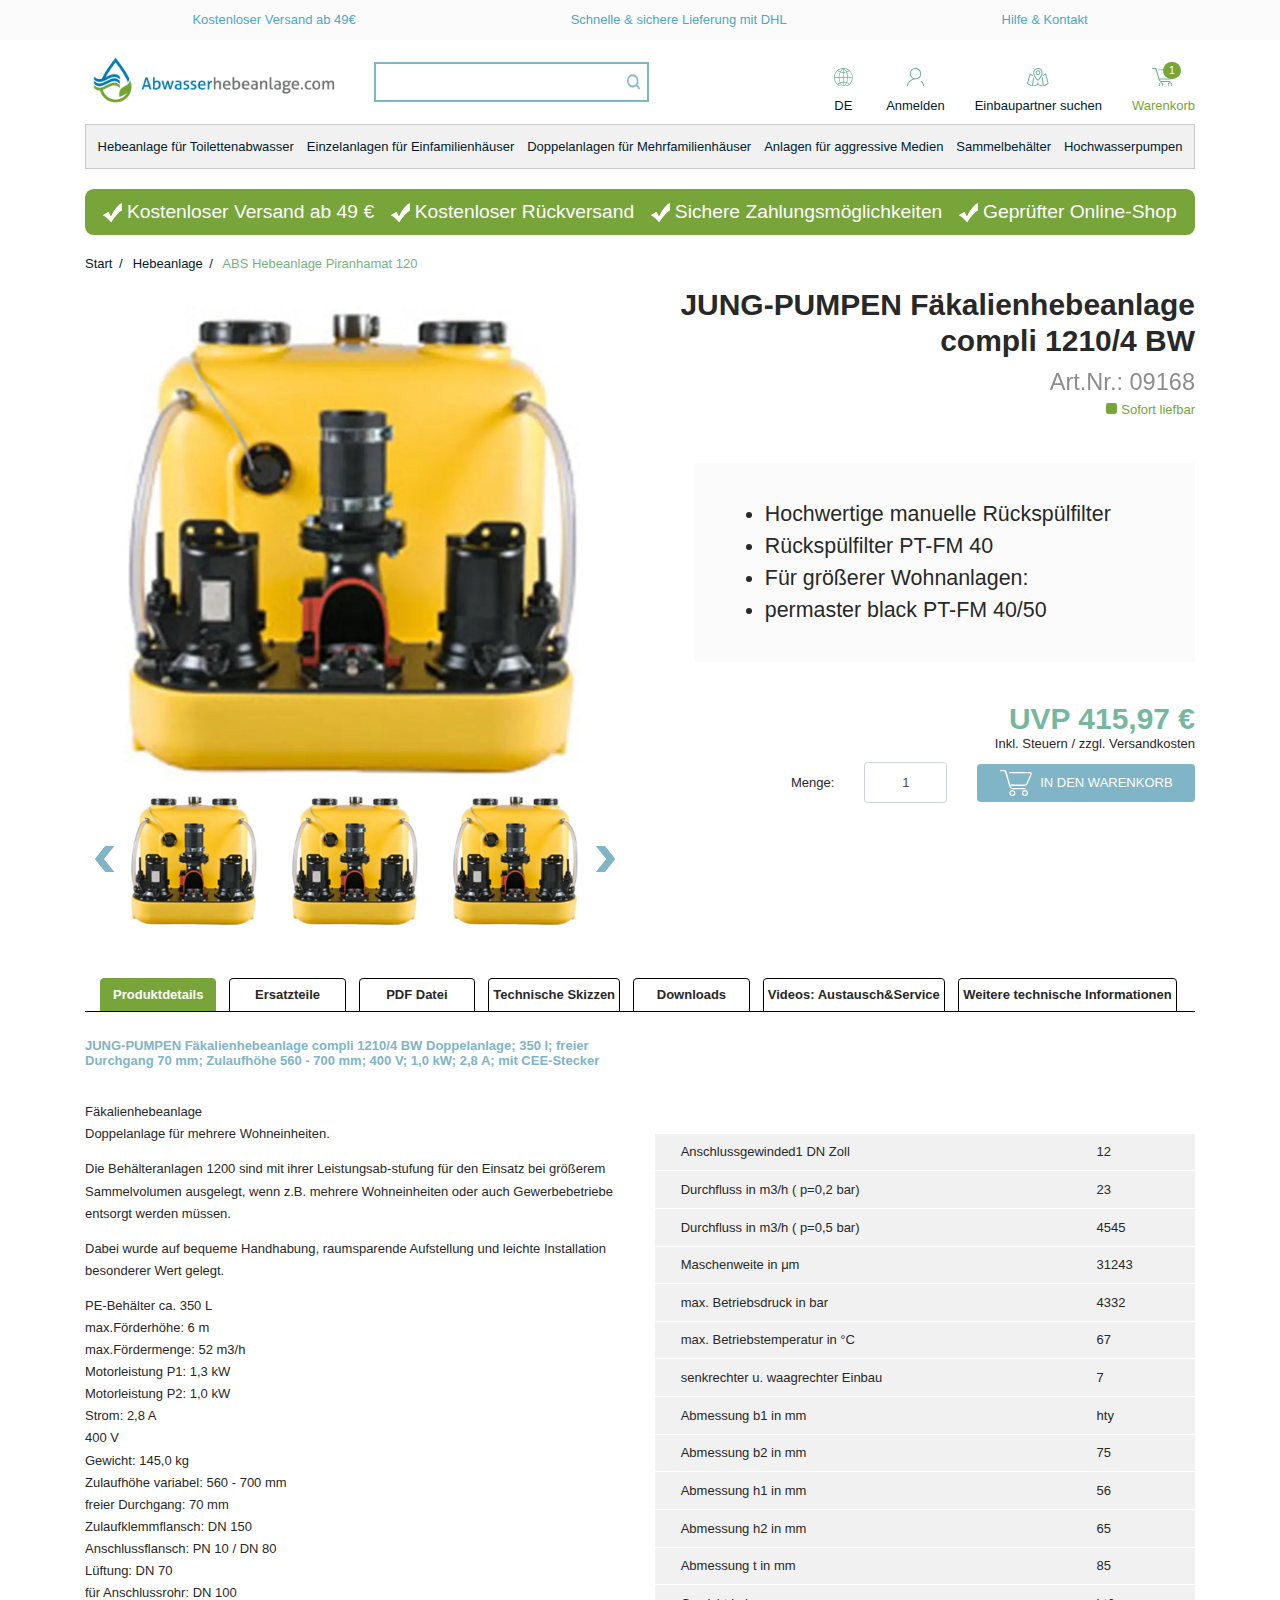
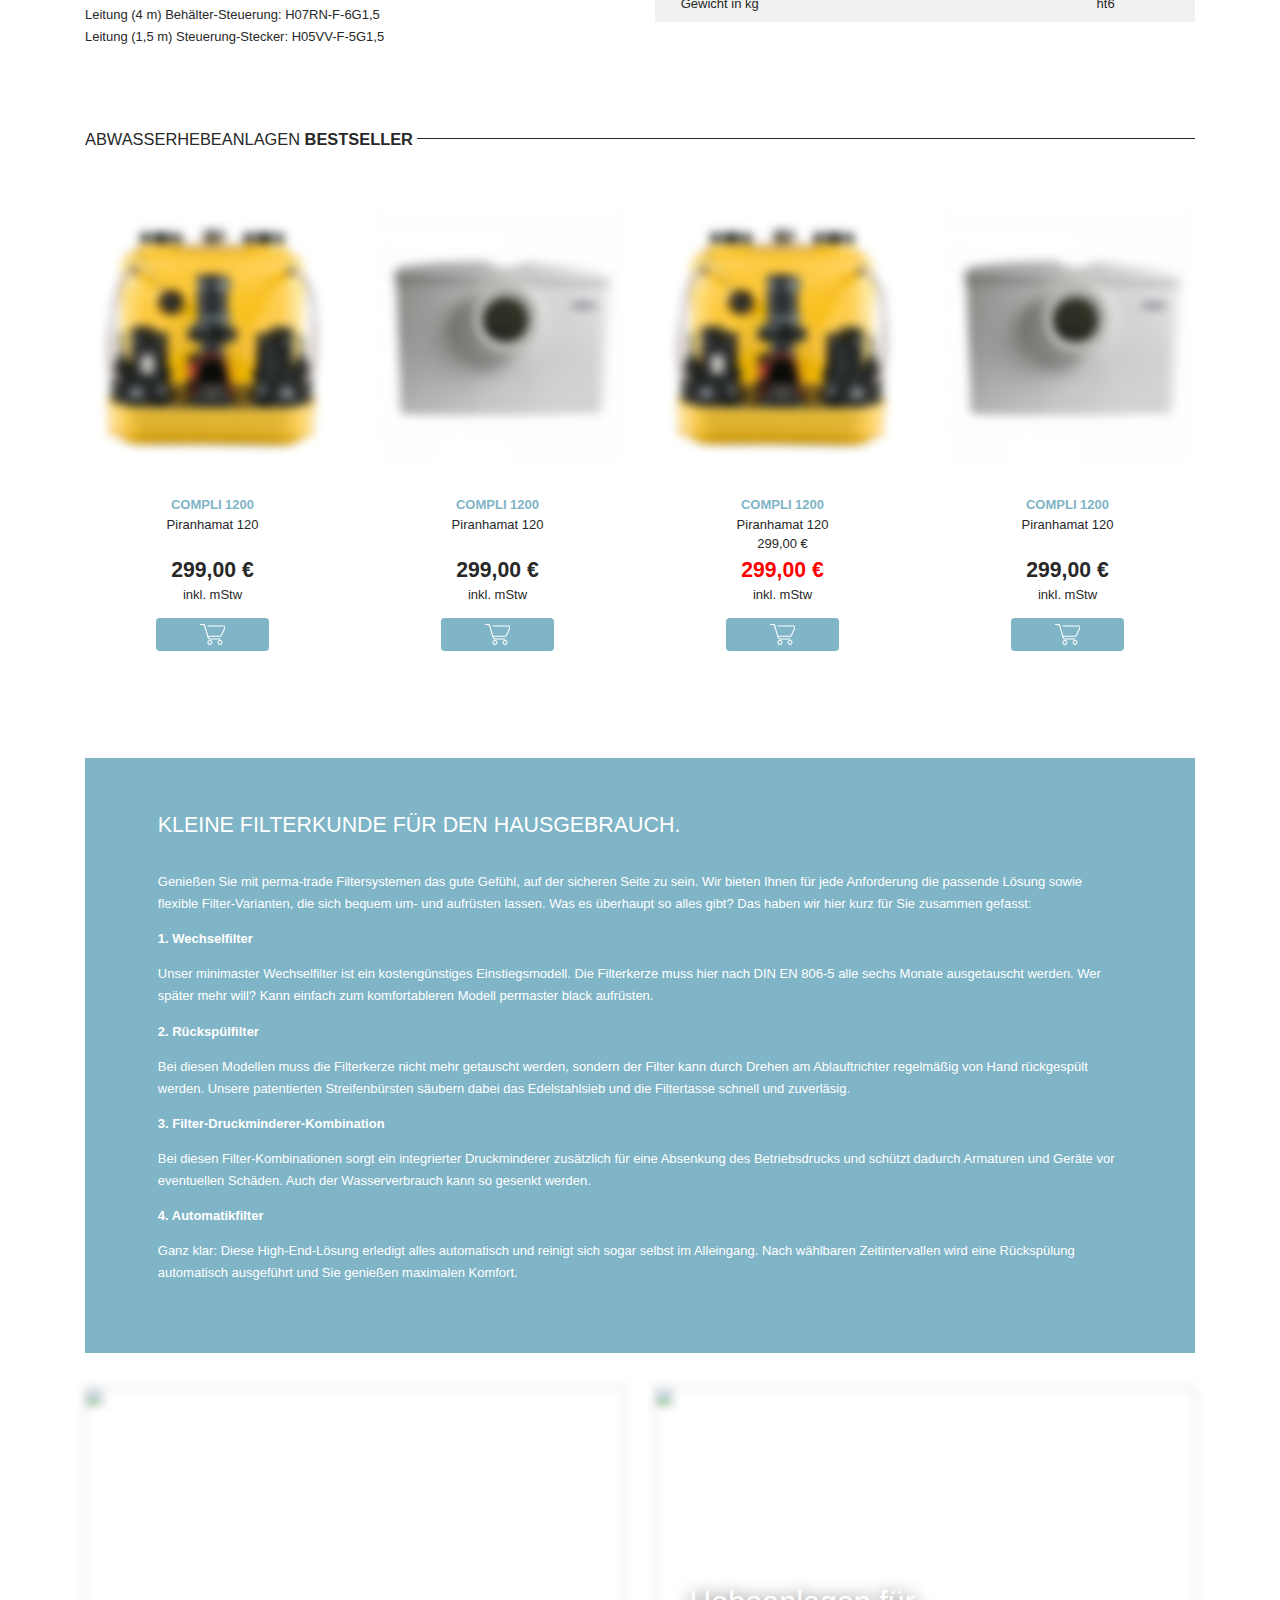
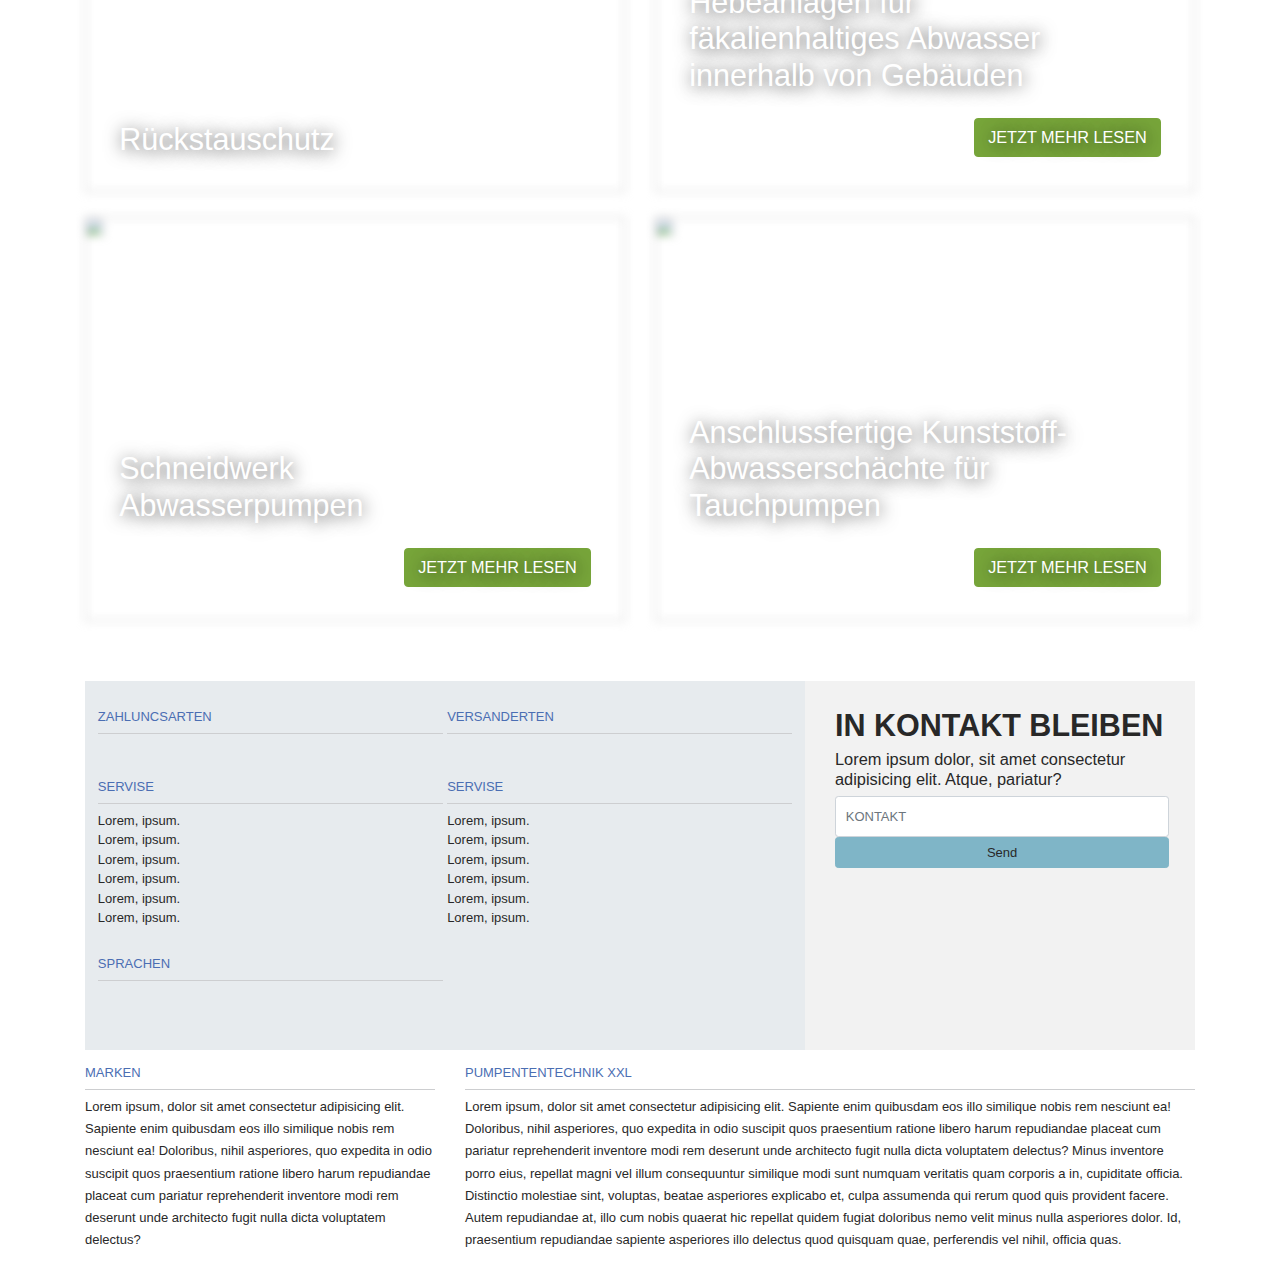
==== commit d7efd586: "add image" ====
--- a/public/02-prod.html
+++ b/public/02-prod.html
@@ -42,7 +42,7 @@
         <!-- start .top-line-->
         <div class="top-line block-with-lazy">
           <div class="top-line__head">
-            <div class="container d-sm-none text-center"><a class="top-line__logo" href="#"><img src="img/logo.png" alt=""/><span class="top-line__logo-text"><strong>Abwasser</strong>hebeanlage.com</span></a>
+            <div class="container d-sm-none text-center"><a class="top-line__logo" href="#"><img src="img/abwasser_logo.png" alt=""/></a>
             </div>
             <div class="container d-none d-sm-flex"><a class="top-line__link-top" href="#">Kostenloser Versand ab 49€ </a><a class="top-line__link-top" href="#">Schnelle & sichere Lieferung mit DHL </a><a class="top-line__link-top" href="#">Hilfe & Kontakt</a>
               <div class="toggle-menu-mobile toggle-menu-mobile--js d-lg-none"><span></span>
@@ -56,7 +56,7 @@
                   <div class="toggle-menu-mobile toggle-menu-mobile--js"><span></span>
                   </div>
                 </div>
-                <div class="col-md-auto col align-self-center d-none d-sm-block"><a class="top-line__logo" href="#"><img src="img/logo.png" alt=""/><span class="top-line__logo-text d-none d-lg-block"><strong>Abwasser</strong>hebeanlage.com</span></a>
+                <div class="col-md-auto col align-self-center d-none d-sm-block"><a class="top-line__logo" href="#"><img src="img/abwasser_logo.png" alt=""/></a>
                 </div>
                 <div class="col align-self-center d-none d-md-block">
                   <div class="form-search">
--- a/public/css/main.min.css
+++ b/public/css/main.min.css
@@ -3,4 +3,4 @@
  * Copyright 2011-2019 The Bootstrap Authors
  * Copyright 2011-2019 Twitter, Inc.
  * Licensed under MIT (https://github.com/twbs/bootstrap/blob/master/LICENSE)
- */*,::after,::before{box-sizing:border-box}html{font-family:sans-serif;line-height:1.15;-webkit-text-size-adjust:100%;-webkit-tap-highlight-color:transparent}article,aside,figcaption,figure,footer,header,hgroup,main,nav,section{display:block}body{margin:0;font-weight:400;line-height:1.5;color:#282828;text-align:left;background-color:#fff}[tabindex="-1"]:focus:not(:focus-visible){outline:0!important}hr{box-sizing:content-box;height:0;overflow:visible}h1,h2,h3,h4,h5,h6{margin-top:0;margin-bottom:.5rem}p{margin-top:0;margin-bottom:1rem}abbr[data-original-title],abbr[title]{text-decoration:underline;-webkit-text-decoration:underline dotted;text-decoration:underline dotted;cursor:help;border-bottom:0;-webkit-text-decoration-skip-ink:none;text-decoration-skip-ink:none}address{margin-bottom:1rem;font-style:normal;line-height:inherit}dl,ol,ul{margin-top:0;margin-bottom:1rem}ol ol,ol ul,ul ol,ul ul{margin-bottom:0}dt{font-weight:700}dd{margin-bottom:.5rem;margin-left:0}blockquote{margin:0 0 1rem}b,strong{font-weight:bolder}small{font-size:80%}sub,sup{position:relative;font-size:75%;line-height:0;vertical-align:baseline}sub{bottom:-.25em}sup{top:-.5em}a{color:#7fb5c7;text-decoration:none;background-color:transparent}a:hover{color:#4c95ae;text-decoration:underline}a:not([href]):not([tabindex]){color:inherit;text-decoration:none}a:not([href]):not([tabindex]):focus,a:not([href]):not([tabindex]):hover{color:inherit;text-decoration:none}a:not([href]):not([tabindex]):focus{outline:0}code,kbd,pre,samp{font-family:SFMono-Regular,Menlo,Monaco,Consolas,"Liberation Mono","Courier New",monospace;font-size:1em}pre{margin-top:0;margin-bottom:1rem;overflow:auto}figure{margin:0 0 1rem}img{vertical-align:middle;border-style:none}svg{overflow:hidden;vertical-align:middle}table{border-collapse:collapse}caption{padding-top:.75rem;padding-bottom:.75rem;color:#6c757d;text-align:left;caption-side:bottom}th{text-align:inherit}label{display:inline-block;margin-bottom:.5rem}button{border-radius:0}button:focus{outline:1px dotted;outline:5px auto -webkit-focus-ring-color}button,input,optgroup,select,textarea{margin:0;font-family:inherit;font-size:inherit;line-height:inherit}button,input{overflow:visible}button,select{text-transform:none}select{word-wrap:normal}[type=button],[type=reset],[type=submit],button{-webkit-appearance:button}[type=button]:not(:disabled),[type=reset]:not(:disabled),[type=submit]:not(:disabled),button:not(:disabled){cursor:pointer}[type=button]::-moz-focus-inner,[type=reset]::-moz-focus-inner,[type=submit]::-moz-focus-inner,button::-moz-focus-inner{padding:0;border-style:none}input[type=checkbox],input[type=radio]{box-sizing:border-box;padding:0}input[type=date],input[type=datetime-local],input[type=month],input[type=time]{-webkit-appearance:listbox}textarea{overflow:auto;resize:vertical}fieldset{min-width:0;padding:0;margin:0;border:0}legend{display:block;width:100%;max-width:100%;padding:0;margin-bottom:.5rem;font-size:1.5rem;line-height:inherit;color:inherit;white-space:normal}progress{vertical-align:baseline}[type=number]::-webkit-inner-spin-button,[type=number]::-webkit-outer-spin-button{height:auto}[type=search]{outline-offset:-2px;-webkit-appearance:none}[type=search]::-webkit-search-decoration{-webkit-appearance:none}::-webkit-file-upload-button{font:inherit;-webkit-appearance:button}output{display:inline-block}summary{display:list-item;cursor:pointer}template{display:none}[hidden]{display:none!important}.banner-block,.h1,.h2,.h3,.h4,.h5,.h6,.header-block__slide,.header-block__title,.section-title,h1,h2,h3,h4,h5,h6{margin-bottom:.5rem;font-weight:500;line-height:1.2}.h1,.header-block__title,h1{font-size:3.11304rem}.banner-block,.h2,h2{font-size:2.34783rem}.h3,.header-block__slide,h3{font-size:1.54348rem}.h4,.section-title,h4{font-size:1.26087rem}.h5,h5{font-size:1.25rem}.h6,h6{font-size:1rem}.lead{font-size:1.25rem;font-weight:300}.display-1{font-size:6rem;font-weight:300;line-height:1.2}.display-2{font-size:5.5rem;font-weight:300;line-height:1.2}.display-3{font-size:4.5rem;font-weight:300;line-height:1.2}.display-4{font-size:3.5rem;font-weight:300;line-height:1.2}hr{margin-top:1rem;margin-bottom:1rem;border:0;border-top:1px solid rgba(0,0,0,.1)}.small,small{font-size:80%;font-weight:400}.mark,mark{padding:.2em;background-color:#fcf8e3}.list-unstyled{padding-left:0;list-style:none}.list-inline{padding-left:0;list-style:none}.list-inline-item{display:inline-block}.list-inline-item:not(:last-child){margin-right:.5rem}.initialism{font-size:90%;text-transform:uppercase}.blockquote{margin-bottom:1rem;font-size:1.25rem}.blockquote-footer{display:block;font-size:80%;color:#6c757d}.blockquote-footer::before{content:"\2014\00A0"}.container{width:100%;padding-right:15px;padding-left:15px;margin-right:auto;margin-left:auto}.container-fluid{width:100%;padding-right:15px;padding-left:15px;margin-right:auto;margin-left:auto}.row{display:flex;flex-wrap:wrap;margin-right:-15px;margin-left:-15px}.no-gutters{margin-right:0;margin-left:0}.no-gutters>.col,.no-gutters>[class*=col-]{padding-right:0;padding-left:0}.col,.col-1,.col-10,.col-11,.col-12,.col-2,.col-3,.col-4,.col-5,.col-6,.col-7,.col-8,.col-9,.col-auto,.col-lg,.col-lg-1,.col-lg-10,.col-lg-11,.col-lg-12,.col-lg-2,.col-lg-3,.col-lg-4,.col-lg-5,.col-lg-6,.col-lg-7,.col-lg-8,.col-lg-9,.col-lg-auto,.col-md,.col-md-1,.col-md-10,.col-md-11,.col-md-12,.col-md-2,.col-md-3,.col-md-4,.col-md-5,.col-md-6,.col-md-7,.col-md-8,.col-md-9,.col-md-auto,.col-sm,.col-sm-1,.col-sm-10,.col-sm-11,.col-sm-12,.col-sm-2,.col-sm-3,.col-sm-4,.col-sm-5,.col-sm-6,.col-sm-7,.col-sm-8,.col-sm-9,.col-sm-auto,.col-xl,.col-xl-1,.col-xl-10,.col-xl-11,.col-xl-12,.col-xl-2,.col-xl-3,.col-xl-4,.col-xl-5,.col-xl-6,.col-xl-7,.col-xl-8,.col-xl-9,.col-xl-auto,.col-xxl,.col-xxl-1,.col-xxl-10,.col-xxl-11,.col-xxl-12,.col-xxl-2,.col-xxl-3,.col-xxl-4,.col-xxl-5,.col-xxl-6,.col-xxl-7,.col-xxl-8,.col-xxl-9,.col-xxl-auto,.col-xxxl,.col-xxxl-1,.col-xxxl-10,.col-xxxl-11,.col-xxxl-12,.col-xxxl-2,.col-xxxl-3,.col-xxxl-4,.col-xxxl-5,.col-xxxl-6,.col-xxxl-7,.col-xxxl-8,.col-xxxl-9,.col-xxxl-auto,.col-xxxxl,.col-xxxxl-1,.col-xxxxl-10,.col-xxxxl-11,.col-xxxxl-12,.col-xxxxl-2,.col-xxxxl-3,.col-xxxxl-4,.col-xxxxl-5,.col-xxxxl-6,.col-xxxxl-7,.col-xxxxl-8,.col-xxxxl-9,.col-xxxxl-auto{position:relative;width:100%;padding-right:15px;padding-left:15px}.col{flex-basis:0;flex-grow:1;max-width:100%}.col-auto{flex:0 0 auto;width:auto;max-width:100%}.col-1{flex:0 0 8.33333%;max-width:8.33333%}.col-2{flex:0 0 16.66667%;max-width:16.66667%}.col-3{flex:0 0 25%;max-width:25%}.col-4{flex:0 0 33.33333%;max-width:33.33333%}.col-5{flex:0 0 41.66667%;max-width:41.66667%}.col-6{flex:0 0 50%;max-width:50%}.col-7{flex:0 0 58.33333%;max-width:58.33333%}.col-8{flex:0 0 66.66667%;max-width:66.66667%}.col-9{flex:0 0 75%;max-width:75%}.col-10{flex:0 0 83.33333%;max-width:83.33333%}.col-11{flex:0 0 91.66667%;max-width:91.66667%}.col-12{flex:0 0 100%;max-width:100%}.order-first{order:-1}.order-last{order:13}.order-0{order:0}.order-1{order:1}.order-2{order:2}.order-3{order:3}.order-4{order:4}.order-5{order:5}.order-6{order:6}.order-7{order:7}.order-8{order:8}.order-9{order:9}.order-10{order:10}.order-11{order:11}.order-12{order:12}.offset-1{margin-left:8.33333%}.offset-2{margin-left:16.66667%}.offset-3{margin-left:25%}.offset-4{margin-left:33.33333%}.offset-5{margin-left:41.66667%}.offset-6{margin-left:50%}.offset-7{margin-left:58.33333%}.offset-8{margin-left:66.66667%}.offset-9{margin-left:75%}.offset-10{margin-left:83.33333%}.offset-11{margin-left:91.66667%}.form-control{display:block;width:100%;height:calc(1.5em + 1.5rem + 2px);padding:.75rem .75rem;font-size:1rem;font-weight:400;line-height:1.5;color:#495057;background-color:#fff;background-clip:padding-box;border:1px solid #ced4da;border-radius:.25rem;transition:border-color .15s ease-in-out,box-shadow .15s ease-in-out}.form-control::-ms-expand{background-color:transparent;border:0}.form-control:focus{color:#495057;background-color:#fff;border-color:#d8e8ee;outline:0;box-shadow:0 0 0 .2rem rgba(127,181,199,.25)}.form-control::-webkit-input-placeholder{color:#6c757d;opacity:1}.form-control::-moz-placeholder{color:#6c757d;opacity:1}.form-control:-ms-input-placeholder{color:#6c757d;opacity:1}.form-control::-ms-input-placeholder{color:#6c757d;opacity:1}.form-control::placeholder{color:#6c757d;opacity:1}.form-control:disabled,.form-control[readonly]{background-color:#e9ecef;opacity:1}select.form-control:focus::-ms-value{color:#495057;background-color:#fff}.form-control-file,.form-control-range{display:block;width:100%}.col-form-label{padding-top:calc(.75rem + 1px);padding-bottom:calc(.75rem + 1px);margin-bottom:0;font-size:inherit;line-height:1.5}.col-form-label-lg{padding-top:calc(.5rem + 1px);padding-bottom:calc(.5rem + 1px);font-size:1.25rem;line-height:1.5}.col-form-label-sm{padding-top:calc(.25rem + 1px);padding-bottom:calc(.25rem + 1px);font-size:.875rem;line-height:1.5}.form-control-plaintext{display:block;width:100%;padding-top:.75rem;padding-bottom:.75rem;margin-bottom:0;line-height:1.5;color:#282828;background-color:transparent;border:solid transparent;border-width:1px 0}.form-control-plaintext.form-control-lg,.form-control-plaintext.form-control-sm{padding-right:0;padding-left:0}.form-control-sm{height:calc(1.5em + .5rem + 2px);padding:.25rem .5rem;font-size:.875rem;line-height:1.5;border-radius:.2rem}.form-control-lg{height:calc(1.5em + 1rem + 2px);padding:.5rem 1rem;font-size:1.25rem;line-height:1.5;border-radius:.3rem}select.form-control[multiple],select.form-control[size]{height:auto}textarea.form-control{height:auto}.form-group{margin-bottom:1rem}.form-text{display:block;margin-top:.25rem}.form-row{display:flex;flex-wrap:wrap;margin-right:-5px;margin-left:-5px}.form-row>.col,.form-row>[class*=col-]{padding-right:5px;padding-left:5px}.form-check{position:relative;display:block;padding-left:1.25rem}.form-check-input{position:absolute;margin-top:.3rem;margin-left:-1.25rem}.form-check-input:disabled~.form-check-label{color:#6c757d}.form-check-label{margin-bottom:0}.form-check-inline{display:inline-flex;align-items:center;padding-left:0;margin-right:.75rem}.form-check-inline .form-check-input{position:static;margin-top:0;margin-right:.3125rem;margin-left:0}.valid-feedback{display:none;width:100%;margin-top:.25rem;font-size:80%;color:#77a53a}.valid-tooltip{position:absolute;top:100%;z-index:5;display:none;max-width:100%;padding:.25rem .5rem;margin-top:.1rem;font-size:.875rem;line-height:1.5;color:#fff;background-color:rgba(119,165,58,.9);border-radius:.25rem}.form-control.is-valid,.was-validated .form-control:valid{border-color:#77a53a;padding-right:calc(1.5em + 1.5rem);background-image:url("data:image/svg+xml,%3csvg xmlns='http://www.w3.org/2000/svg' viewBox='0 0 8 8'%3e%3cpath fill='%2377a53a' d='M2.3 6.73L.6 4.53c-.4-1.04.46-1.4 1.1-.8l1.1 1.4 3.4-3.8c.6-.63 1.6-.27 1.2.7l-4 4.6c-.43.5-.8.4-1.1.1z'/%3e%3c/svg%3e");background-repeat:no-repeat;background-position:center right calc(.375em + .375rem);background-size:calc(.75em + .75rem) calc(.75em + .75rem)}.form-control.is-valid:focus,.was-validated .form-control:valid:focus{border-color:#77a53a;box-shadow:0 0 0 .2rem rgba(119,165,58,.25)}.form-control.is-valid~.valid-feedback,.form-control.is-valid~.valid-tooltip,.was-validated .form-control:valid~.valid-feedback,.was-validated .form-control:valid~.valid-tooltip{display:block}.was-validated textarea.form-control:valid,textarea.form-control.is-valid{padding-right:calc(1.5em + 1.5rem);background-position:top calc(.375em + .375rem) right calc(.375em + .375rem)}.custom-select.is-valid,.was-validated .custom-select:valid{border-color:#77a53a;padding-right:calc((1em + 1.5rem) * 3 / 4 + 1.75rem);background:url("data:image/svg+xml,%3csvg xmlns='http://www.w3.org/2000/svg' viewBox='0 0 4 5'%3e%3cpath fill='%23343a40' d='M2 0L0 2h4zm0 5L0 3h4z'/%3e%3c/svg%3e") no-repeat right .75rem center/8px 10px,url("data:image/svg+xml,%3csvg xmlns='http://www.w3.org/2000/svg' viewBox='0 0 8 8'%3e%3cpath fill='%2377a53a' d='M2.3 6.73L.6 4.53c-.4-1.04.46-1.4 1.1-.8l1.1 1.4 3.4-3.8c.6-.63 1.6-.27 1.2.7l-4 4.6c-.43.5-.8.4-1.1.1z'/%3e%3c/svg%3e") #fff no-repeat center right 1.75rem/calc(.75em + .75rem) calc(.75em + .75rem)}.custom-select.is-valid:focus,.was-validated .custom-select:valid:focus{border-color:#77a53a;box-shadow:0 0 0 .2rem rgba(119,165,58,.25)}.custom-select.is-valid~.valid-feedback,.custom-select.is-valid~.valid-tooltip,.was-validated .custom-select:valid~.valid-feedback,.was-validated .custom-select:valid~.valid-tooltip{display:block}.form-control-file.is-valid~.valid-feedback,.form-control-file.is-valid~.valid-tooltip,.was-validated .form-control-file:valid~.valid-feedback,.was-validated .form-control-file:valid~.valid-tooltip{display:block}.form-check-input.is-valid~.form-check-label,.was-validated .form-check-input:valid~.form-check-label{color:#77a53a}.form-check-input.is-valid~.valid-feedback,.form-check-input.is-valid~.valid-tooltip,.was-validated .form-check-input:valid~.valid-feedback,.was-validated .form-check-input:valid~.valid-tooltip{display:block}.custom-control-input.is-valid~.custom-control-label,.was-validated .custom-control-input:valid~.custom-control-label{color:#77a53a}.custom-control-input.is-valid~.custom-control-label::before,.was-validated .custom-control-input:valid~.custom-control-label::before{border-color:#77a53a}.custom-control-input.is-valid~.valid-feedback,.custom-control-input.is-valid~.valid-tooltip,.was-validated .custom-control-input:valid~.valid-feedback,.was-validated .custom-control-input:valid~.valid-tooltip{display:block}.custom-control-input.is-valid:checked~.custom-control-label::before,.was-validated .custom-control-input:valid:checked~.custom-control-label::before{border-color:#91c250;background-color:#91c250}.custom-control-input.is-valid:focus~.custom-control-label::before,.was-validated .custom-control-input:valid:focus~.custom-control-label::before{box-shadow:0 0 0 .2rem rgba(119,165,58,.25)}.custom-control-input.is-valid:focus:not(:checked)~.custom-control-label::before,.was-validated .custom-control-input:valid:focus:not(:checked)~.custom-control-label::before{border-color:#77a53a}.custom-file-input.is-valid~.custom-file-label,.was-validated .custom-file-input:valid~.custom-file-label{border-color:#77a53a}.custom-file-input.is-valid~.valid-feedback,.custom-file-input.is-valid~.valid-tooltip,.was-validated .custom-file-input:valid~.valid-feedback,.was-validated .custom-file-input:valid~.valid-tooltip{display:block}.custom-file-input.is-valid:focus~.custom-file-label,.was-validated .custom-file-input:valid:focus~.custom-file-label{border-color:#77a53a;box-shadow:0 0 0 .2rem rgba(119,165,58,.25)}.invalid-feedback{display:none;width:100%;margin-top:.25rem;font-size:80%;color:red}.invalid-tooltip{position:absolute;top:100%;z-index:5;display:none;max-width:100%;padding:.25rem .5rem;margin-top:.1rem;font-size:.875rem;line-height:1.5;color:#fff;background-color:rgba(255,0,0,.9);border-radius:.25rem}.form-control.is-invalid,.was-validated .form-control:invalid{border-color:red;padding-right:calc(1.5em + 1.5rem);background-image:url("data:image/svg+xml,%3csvg xmlns='http://www.w3.org/2000/svg' fill='%23ff0000' viewBox='-2 -2 7 7'%3e%3cpath stroke='%23ff0000' d='M0 0l3 3m0-3L0 3'/%3e%3ccircle r='.5'/%3e%3ccircle cx='3' r='.5'/%3e%3ccircle cy='3' r='.5'/%3e%3ccircle cx='3' cy='3' r='.5'/%3e%3c/svg%3E");background-repeat:no-repeat;background-position:center right calc(.375em + .375rem);background-size:calc(.75em + .75rem) calc(.75em + .75rem)}.form-control.is-invalid:focus,.was-validated .form-control:invalid:focus{border-color:red;box-shadow:0 0 0 .2rem rgba(255,0,0,.25)}.form-control.is-invalid~.invalid-feedback,.form-control.is-invalid~.invalid-tooltip,.was-validated .form-control:invalid~.invalid-feedback,.was-validated .form-control:invalid~.invalid-tooltip{display:block}.was-validated textarea.form-control:invalid,textarea.form-control.is-invalid{padding-right:calc(1.5em + 1.5rem);background-position:top calc(.375em + .375rem) right calc(.375em + .375rem)}.custom-select.is-invalid,.was-validated .custom-select:invalid{border-color:red;padding-right:calc((1em + 1.5rem) * 3 / 4 + 1.75rem);background:url("data:image/svg+xml,%3csvg xmlns='http://www.w3.org/2000/svg' viewBox='0 0 4 5'%3e%3cpath fill='%23343a40' d='M2 0L0 2h4zm0 5L0 3h4z'/%3e%3c/svg%3e") no-repeat right .75rem center/8px 10px,url("data:image/svg+xml,%3csvg xmlns='http://www.w3.org/2000/svg' fill='%23ff0000' viewBox='-2 -2 7 7'%3e%3cpath stroke='%23ff0000' d='M0 0l3 3m0-3L0 3'/%3e%3ccircle r='.5'/%3e%3ccircle cx='3' r='.5'/%3e%3ccircle cy='3' r='.5'/%3e%3ccircle cx='3' cy='3' r='.5'/%3e%3c/svg%3E") #fff no-repeat center right 1.75rem/calc(.75em + .75rem) calc(.75em + .75rem)}.custom-select.is-invalid:focus,.was-validated .custom-select:invalid:focus{border-color:red;box-shadow:0 0 0 .2rem rgba(255,0,0,.25)}.custom-select.is-invalid~.invalid-feedback,.custom-select.is-invalid~.invalid-tooltip,.was-validated .custom-select:invalid~.invalid-feedback,.was-validated .custom-select:invalid~.invalid-tooltip{display:block}.form-control-file.is-invalid~.invalid-feedback,.form-control-file.is-invalid~.invalid-tooltip,.was-validated .form-control-file:invalid~.invalid-feedback,.was-validated .form-control-file:invalid~.invalid-tooltip{display:block}.form-check-input.is-invalid~.form-check-label,.was-validated .form-check-input:invalid~.form-check-label{color:red}.form-check-input.is-invalid~.invalid-feedback,.form-check-input.is-invalid~.invalid-tooltip,.was-validated .form-check-input:invalid~.invalid-feedback,.was-validated .form-check-input:invalid~.invalid-tooltip{display:block}.custom-control-input.is-invalid~.custom-control-label,.was-validated .custom-control-input:invalid~.custom-control-label{color:red}.custom-control-input.is-invalid~.custom-control-label::before,.was-validated .custom-control-input:invalid~.custom-control-label::before{border-color:red}.custom-control-input.is-invalid~.invalid-feedback,.custom-control-input.is-invalid~.invalid-tooltip,.was-validated .custom-control-input:invalid~.invalid-feedback,.was-validated .custom-control-input:invalid~.invalid-tooltip{display:block}.custom-control-input.is-invalid:checked~.custom-control-label::before,.was-validated .custom-control-input:invalid:checked~.custom-control-label::before{border-color:#f33;background-color:#f33}.custom-control-input.is-invalid:focus~.custom-control-label::before,.was-validated .custom-control-input:invalid:focus~.custom-control-label::before{box-shadow:0 0 0 .2rem rgba(255,0,0,.25)}.custom-control-input.is-invalid:focus:not(:checked)~.custom-control-label::before,.was-validated .custom-control-input:invalid:focus:not(:checked)~.custom-control-label::before{border-color:red}.custom-file-input.is-invalid~.custom-file-label,.was-validated .custom-file-input:invalid~.custom-file-label{border-color:red}.custom-file-input.is-invalid~.invalid-feedback,.custom-file-input.is-invalid~.invalid-tooltip,.was-validated .custom-file-input:invalid~.invalid-feedback,.was-validated .custom-file-input:invalid~.invalid-tooltip{display:block}.custom-file-input.is-invalid:focus~.custom-file-label,.was-validated .custom-file-input:invalid:focus~.custom-file-label{border-color:red;box-shadow:0 0 0 .2rem rgba(255,0,0,.25)}.form-inline{display:flex;flex-flow:row wrap;align-items:center}.form-inline .form-check{width:100%}.banner-block__btn,.btn,.card-item__btn,.form-wrap__btn,.header-block__btn,.s-card-head__btn{display:inline-block;font-weight:400;color:#282828;text-align:center;vertical-align:middle;-webkit-user-select:none;-moz-user-select:none;-ms-user-select:none;user-select:none;background-color:transparent;border:1px solid transparent;padding:.375rem .75rem;font-size:1rem;line-height:1.5;border-radius:.25rem;transition:color .15s ease-in-out,background-color .15s ease-in-out,border-color .15s ease-in-out,box-shadow .15s ease-in-out}.banner-block__btn:hover,.btn:hover,.card-item__btn:hover,.form-wrap__btn:hover,.header-block__btn:hover,.s-card-head__btn:hover{color:#282828;text-decoration:none}.banner-block__btn:focus,.btn.focus,.btn:focus,.card-item__btn:focus,.focus.banner-block__btn,.focus.card-item__btn,.focus.form-wrap__btn,.focus.header-block__btn,.focus.s-card-head__btn,.form-wrap__btn:focus,.header-block__btn:focus,.s-card-head__btn:focus{outline:0;box-shadow:0 0 0 .2rem rgba(127,181,199,.25)}.banner-block__btn:disabled,.btn.disabled,.btn:disabled,.card-item__btn:disabled,.disabled.banner-block__btn,.disabled.card-item__btn,.disabled.form-wrap__btn,.disabled.header-block__btn,.disabled.s-card-head__btn,.form-wrap__btn:disabled,.header-block__btn:disabled,.s-card-head__btn:disabled{opacity:.65}a.btn.disabled,a.disabled.banner-block__btn,a.disabled.card-item__btn,a.disabled.form-wrap__btn,a.disabled.header-block__btn,a.disabled.s-card-head__btn,fieldset:disabled a.banner-block__btn,fieldset:disabled a.btn,fieldset:disabled a.card-item__btn,fieldset:disabled a.form-wrap__btn,fieldset:disabled a.header-block__btn,fieldset:disabled a.s-card-head__btn{pointer-events:none}.btn-primary,.card-item__btn,.form-wrap__btn,.s-card-head__btn{color:#282828;background-color:#7fb5c7;border-color:#7fb5c7}.btn-primary:hover,.card-item__btn:hover,.form-wrap__btn:hover,.s-card-head__btn:hover{color:#fff;background-color:#64a6bb;border-color:#5ca0b7}.btn-primary.focus,.btn-primary:focus,.card-item__btn:focus,.focus.card-item__btn,.focus.form-wrap__btn,.focus.s-card-head__btn,.form-wrap__btn:focus,.s-card-head__btn:focus{box-shadow:0 0 0 .2rem rgba(114,160,175,.5)}.btn-primary.disabled,.btn-primary:disabled,.card-item__btn:disabled,.disabled.card-item__btn,.disabled.form-wrap__btn,.disabled.s-card-head__btn,.form-wrap__btn:disabled,.s-card-head__btn:disabled{color:#282828;background-color:#7fb5c7;border-color:#7fb5c7}.btn-primary:not(:disabled):not(.disabled).active,.btn-primary:not(:disabled):not(.disabled):active,.card-item__btn:not(:disabled):not(.disabled).active,.card-item__btn:not(:disabled):not(.disabled):active,.form-wrap__btn:not(:disabled):not(.disabled).active,.form-wrap__btn:not(:disabled):not(.disabled):active,.s-card-head__btn:not(:disabled):not(.disabled).active,.s-card-head__btn:not(:disabled):not(.disabled):active,.show>.btn-primary.dropdown-toggle,.show>.dropdown-toggle.card-item__btn,.show>.dropdown-toggle.form-wrap__btn,.show>.dropdown-toggle.s-card-head__btn{color:#fff;background-color:#5ca0b7;border-color:#539bb4}.btn-primary:not(:disabled):not(.disabled).active:focus,.btn-primary:not(:disabled):not(.disabled):active:focus,.card-item__btn:not(:disabled):not(.disabled).active:focus,.card-item__btn:not(:disabled):not(.disabled):active:focus,.form-wrap__btn:not(:disabled):not(.disabled).active:focus,.form-wrap__btn:not(:disabled):not(.disabled):active:focus,.s-card-head__btn:not(:disabled):not(.disabled).active:focus,.s-card-head__btn:not(:disabled):not(.disabled):active:focus,.show>.btn-primary.dropdown-toggle:focus,.show>.dropdown-toggle.card-item__btn:focus,.show>.dropdown-toggle.form-wrap__btn:focus,.show>.dropdown-toggle.s-card-head__btn:focus{box-shadow:0 0 0 .2rem rgba(114,160,175,.5)}.btn-secondary{color:#fff;background-color:#6c757d;border-color:#6c757d}.btn-secondary:hover{color:#fff;background-color:#5a6268;border-color:#545b62}.btn-secondary.focus,.btn-secondary:focus{box-shadow:0 0 0 .2rem rgba(130,138,145,.5)}.btn-secondary.disabled,.btn-secondary:disabled{color:#fff;background-color:#6c757d;border-color:#6c757d}.btn-secondary:not(:disabled):not(.disabled).active,.btn-secondary:not(:disabled):not(.disabled):active,.show>.btn-secondary.dropdown-toggle{color:#fff;background-color:#545b62;border-color:#4e555b}.btn-secondary:not(:disabled):not(.disabled).active:focus,.btn-secondary:not(:disabled):not(.disabled):active:focus,.show>.btn-secondary.dropdown-toggle:focus{box-shadow:0 0 0 .2rem rgba(130,138,145,.5)}.banner-block__btn,.btn-success,.header-block__btn{color:#fff;background-color:#77a53a;border-color:#77a53a}.banner-block__btn:hover,.btn-success:hover,.header-block__btn:hover{color:#fff;background-color:#638930;border-color:#5c7f2d}.banner-block__btn:focus,.btn-success.focus,.btn-success:focus,.focus.banner-block__btn,.focus.header-block__btn,.header-block__btn:focus{box-shadow:0 0 0 .2rem rgba(139,179,88,.5)}.banner-block__btn:disabled,.btn-success.disabled,.btn-success:disabled,.disabled.banner-block__btn,.disabled.header-block__btn,.header-block__btn:disabled{color:#fff;background-color:#77a53a;border-color:#77a53a}.banner-block__btn:not(:disabled):not(.disabled).active,.banner-block__btn:not(:disabled):not(.disabled):active,.btn-success:not(:disabled):not(.disabled).active,.btn-success:not(:disabled):not(.disabled):active,.header-block__btn:not(:disabled):not(.disabled).active,.header-block__btn:not(:disabled):not(.disabled):active,.show>.btn-success.dropdown-toggle,.show>.dropdown-toggle.banner-block__btn,.show>.dropdown-toggle.header-block__btn{color:#fff;background-color:#5c7f2d;border-color:#557629}.banner-block__btn:not(:disabled):not(.disabled).active:focus,.banner-block__btn:not(:disabled):not(.disabled):active:focus,.btn-success:not(:disabled):not(.disabled).active:focus,.btn-success:not(:disabled):not(.disabled):active:focus,.header-block__btn:not(:disabled):not(.disabled).active:focus,.header-block__btn:not(:disabled):not(.disabled):active:focus,.show>.btn-success.dropdown-toggle:focus,.show>.dropdown-toggle.banner-block__btn:focus,.show>.dropdown-toggle.header-block__btn:focus{box-shadow:0 0 0 .2rem rgba(139,179,88,.5)}.btn-danger{color:#fff;background-color:red;border-color:red}.btn-danger:hover{color:#fff;background-color:#d90000;border-color:#c00}.btn-danger.focus,.btn-danger:focus{box-shadow:0 0 0 .2rem rgba(255,38,38,.5)}.btn-danger.disabled,.btn-danger:disabled{color:#fff;background-color:red;border-color:red}.btn-danger:not(:disabled):not(.disabled).active,.btn-danger:not(:disabled):not(.disabled):active,.show>.btn-danger.dropdown-toggle{color:#fff;background-color:#c00;border-color:#bf0000}.btn-danger:not(:disabled):not(.disabled).active:focus,.btn-danger:not(:disabled):not(.disabled):active:focus,.show>.btn-danger.dropdown-toggle:focus{box-shadow:0 0 0 .2rem rgba(255,38,38,.5)}.btn-outline-primary{color:#7fb5c7;border-color:#7fb5c7}.btn-outline-primary:hover{color:#282828;background-color:#7fb5c7;border-color:#7fb5c7}.btn-outline-primary.focus,.btn-outline-primary:focus{box-shadow:0 0 0 .2rem rgba(127,181,199,.5)}.btn-outline-primary.disabled,.btn-outline-primary:disabled{color:#7fb5c7;background-color:transparent}.btn-outline-primary:not(:disabled):not(.disabled).active,.btn-outline-primary:not(:disabled):not(.disabled):active,.show>.btn-outline-primary.dropdown-toggle{color:#282828;background-color:#7fb5c7;border-color:#7fb5c7}.btn-outline-primary:not(:disabled):not(.disabled).active:focus,.btn-outline-primary:not(:disabled):not(.disabled):active:focus,.show>.btn-outline-primary.dropdown-toggle:focus{box-shadow:0 0 0 .2rem rgba(127,181,199,.5)}.btn-outline-secondary{color:#6c757d;border-color:#6c757d}.btn-outline-secondary:hover{color:#fff;background-color:#6c757d;border-color:#6c757d}.btn-outline-secondary.focus,.btn-outline-secondary:focus{box-shadow:0 0 0 .2rem rgba(108,117,125,.5)}.btn-outline-secondary.disabled,.btn-outline-secondary:disabled{color:#6c757d;background-color:transparent}.btn-outline-secondary:not(:disabled):not(.disabled).active,.btn-outline-secondary:not(:disabled):not(.disabled):active,.show>.btn-outline-secondary.dropdown-toggle{color:#fff;background-color:#6c757d;border-color:#6c757d}.btn-outline-secondary:not(:disabled):not(.disabled).active:focus,.btn-outline-secondary:not(:disabled):not(.disabled):active:focus,.show>.btn-outline-secondary.dropdown-toggle:focus{box-shadow:0 0 0 .2rem rgba(108,117,125,.5)}.btn-outline-success{color:#77a53a;border-color:#77a53a}.btn-outline-success:hover{color:#fff;background-color:#77a53a;border-color:#77a53a}.btn-outline-success.focus,.btn-outline-success:focus{box-shadow:0 0 0 .2rem rgba(119,165,58,.5)}.btn-outline-success.disabled,.btn-outline-success:disabled{color:#77a53a;background-color:transparent}.btn-outline-success:not(:disabled):not(.disabled).active,.btn-outline-success:not(:disabled):not(.disabled):active,.show>.btn-outline-success.dropdown-toggle{color:#fff;background-color:#77a53a;border-color:#77a53a}.btn-outline-success:not(:disabled):not(.disabled).active:focus,.btn-outline-success:not(:disabled):not(.disabled):active:focus,.show>.btn-outline-success.dropdown-toggle:focus{box-shadow:0 0 0 .2rem rgba(119,165,58,.5)}.btn-outline-danger{color:red;border-color:red}.btn-outline-danger:hover{color:#fff;background-color:red;border-color:red}.btn-outline-danger.focus,.btn-outline-danger:focus{box-shadow:0 0 0 .2rem rgba(255,0,0,.5)}.btn-outline-danger.disabled,.btn-outline-danger:disabled{color:red;background-color:transparent}.btn-outline-danger:not(:disabled):not(.disabled).active,.btn-outline-danger:not(:disabled):not(.disabled):active,.show>.btn-outline-danger.dropdown-toggle{color:#fff;background-color:red;border-color:red}.btn-outline-danger:not(:disabled):not(.disabled).active:focus,.btn-outline-danger:not(:disabled):not(.disabled):active:focus,.show>.btn-outline-danger.dropdown-toggle:focus{box-shadow:0 0 0 .2rem rgba(255,0,0,.5)}.btn-link{font-weight:400;color:#7fb5c7;text-decoration:none}.btn-link:hover{color:#4c95ae;text-decoration:underline}.btn-link.focus,.btn-link:focus{text-decoration:underline;box-shadow:none}.btn-link.disabled,.btn-link:disabled{color:#6c757d;pointer-events:none}.banner-block__btn,.btn-lg{padding:.5rem 1rem;font-size:1.25rem;line-height:1.5;border-radius:.3rem}.btn-sm{padding:.25rem .5rem;font-size:.875rem;line-height:1.5;border-radius:.2rem}.btn-block,.form-wrap__btn{display:block;width:100%}.btn-block+.btn-block,.btn-block+.form-wrap__btn,.form-wrap__btn+.btn-block,.form-wrap__btn+.form-wrap__btn{margin-top:.5rem}input.form-wrap__btn[type=button],input.form-wrap__btn[type=reset],input.form-wrap__btn[type=submit],input[type=button].btn-block,input[type=reset].btn-block,input[type=submit].btn-block{width:100%}.fade{transition:opacity .15s linear}.fade:not(.show){opacity:0}.collapse:not(.show){display:none}.collapsing{position:relative;height:0;overflow:hidden;transition:height .35s ease}.breadcrumb{display:flex;flex-wrap:wrap;margin-bottom:1rem;list-style:none}.breadcrumb-item{color:#001b2e}.breadcrumb-item+.breadcrumb-item{padding-left:.5rem}.breadcrumb-item+.breadcrumb-item::before{display:inline-block;padding-right:.5rem;color:#001b2e;content:"/"}.breadcrumb-item+.breadcrumb-item:hover::before{text-decoration:none}.breadcrumb-item.active{color:#76b380}.align-baseline{vertical-align:baseline!important}.align-top{vertical-align:top!important}.align-middle{vertical-align:middle!important}.align-bottom{vertical-align:bottom!important}.align-text-bottom{vertical-align:text-bottom!important}.align-text-top{vertical-align:text-top!important}.bg-primary{background-color:#7fb5c7!important}.bg-secondary{background-color:#6c757d!important}.bg-success{background-color:#77a53a!important}.bg-danger{background-color:red!important}.bg-white{background-color:#fff!important}.bg-transparent{background-color:transparent!important}.d-none{display:none!important}.d-inline{display:inline!important}.d-inline-block{display:inline-block!important}.d-block{display:block!important}.d-table{display:table!important}.d-table-row{display:table-row!important}.d-table-cell{display:table-cell!important}.d-flex{display:flex!important}.d-inline-flex{display:inline-flex!important}.flex-row{flex-direction:row!important}.flex-column{flex-direction:column!important}.flex-row-reverse{flex-direction:row-reverse!important}.flex-column-reverse{flex-direction:column-reverse!important}.flex-wrap{flex-wrap:wrap!important}.flex-nowrap{flex-wrap:nowrap!important}.flex-wrap-reverse{flex-wrap:wrap-reverse!important}.flex-fill{flex:1 1 auto!important}.flex-grow-0{flex-grow:0!important}.flex-grow-1{flex-grow:1!important}.flex-shrink-0{flex-shrink:0!important}.flex-shrink-1{flex-shrink:1!important}.justify-content-start{justify-content:flex-start!important}.justify-content-end{justify-content:flex-end!important}.justify-content-center{justify-content:center!important}.justify-content-between{justify-content:space-between!important}.justify-content-around{justify-content:space-around!important}.align-items-start{align-items:flex-start!important}.align-items-end{align-items:flex-end!important}.align-items-center{align-items:center!important}.align-items-baseline{align-items:baseline!important}.align-items-stretch{align-items:stretch!important}.align-content-start{align-content:flex-start!important}.align-content-end{align-content:flex-end!important}.align-content-center{align-content:center!important}.align-content-between{align-content:space-between!important}.align-content-around{align-content:space-around!important}.align-content-stretch{align-content:stretch!important}.align-self-auto{-ms-grid-row-align:auto!important;align-self:auto!important}.align-self-start{align-self:flex-start!important}.align-self-end{align-self:flex-end!important}.align-self-center{-ms-grid-row-align:center!important;align-self:center!important}.align-self-baseline{align-self:baseline!important}.align-self-stretch{-ms-grid-row-align:stretch!important;align-self:stretch!important}.w-25{width:25%!important}.w-50{width:50%!important}.w-75{width:75%!important}.w-100{width:100%!important}.w-auto{width:auto!important}.h-25{height:25%!important}.h-50{height:50%!important}.h-75{height:75%!important}.h-100{height:100%!important}.h-auto{height:auto!important}.mw-100{max-width:100%!important}.mh-100{max-height:100%!important}.min-vw-100{min-width:100vw!important}.min-vh-100{min-height:100vh!important}.vw-100{width:100vw!important}.vh-100{height:100vh!important}.m-0{margin:0!important}.mt-0,.my-0{margin-top:0!important}.mr-0,.mx-0{margin-right:0!important}.mb-0,.my-0{margin-bottom:0!important}.ml-0,.mx-0{margin-left:0!important}.m-1{margin:.25rem!important}.mt-1,.my-1{margin-top:.25rem!important}.mr-1,.mx-1{margin-right:.25rem!important}.mb-1,.my-1{margin-bottom:.25rem!important}.ml-1,.mx-1{margin-left:.25rem!important}.m-2{margin:.5rem!important}.mt-2,.my-2{margin-top:.5rem!important}.mr-2,.mx-2{margin-right:.5rem!important}.mb-2,.my-2{margin-bottom:.5rem!important}.ml-2,.mx-2{margin-left:.5rem!important}.m-3{margin:1rem!important}.mt-3,.my-3{margin-top:1rem!important}.mr-3,.mx-3{margin-right:1rem!important}.mb-3,.my-3{margin-bottom:1rem!important}.ml-3,.mx-3{margin-left:1rem!important}.m-4{margin:1.5rem!important}.mt-4,.my-4{margin-top:1.5rem!important}.mr-4,.mx-4{margin-right:1.5rem!important}.mb-4,.my-4{margin-bottom:1.5rem!important}.ml-4,.mx-4{margin-left:1.5rem!important}.m-5{margin:3rem!important}.mt-5,.my-5{margin-top:3rem!important}.mr-5,.mx-5{margin-right:3rem!important}.mb-5,.my-5{margin-bottom:3rem!important}.ml-5,.mx-5{margin-left:3rem!important}.p-0{padding:0!important}.pt-0,.py-0{padding-top:0!important}.pr-0,.px-0{padding-right:0!important}.pb-0,.py-0{padding-bottom:0!important}.pl-0,.px-0{padding-left:0!important}.p-1{padding:.25rem!important}.pt-1,.py-1{padding-top:.25rem!important}.pr-1,.px-1{padding-right:.25rem!important}.pb-1,.py-1{padding-bottom:.25rem!important}.pl-1,.px-1{padding-left:.25rem!important}.p-2{padding:.5rem!important}.pt-2,.py-2{padding-top:.5rem!important}.pr-2,.px-2{padding-right:.5rem!important}.pb-2,.py-2{padding-bottom:.5rem!important}.pl-2,.px-2{padding-left:.5rem!important}.p-3{padding:1rem!important}.pt-3,.py-3{padding-top:1rem!important}.pr-3,.px-3{padding-right:1rem!important}.pb-3,.py-3{padding-bottom:1rem!important}.pl-3,.px-3{padding-left:1rem!important}.p-4{padding:1.5rem!important}.pt-4,.py-4{padding-top:1.5rem!important}.pr-4,.px-4{padding-right:1.5rem!important}.pb-4,.py-4{padding-bottom:1.5rem!important}.pl-4,.px-4{padding-left:1.5rem!important}.p-5{padding:3rem!important}.pt-5,.py-5{padding-top:3rem!important}.pr-5,.px-5{padding-right:3rem!important}.pb-5,.py-5{padding-bottom:3rem!important}.pl-5,.px-5{padding-left:3rem!important}.m-n1{margin:-.25rem!important}.mt-n1,.my-n1{margin-top:-.25rem!important}.mr-n1,.mx-n1{margin-right:-.25rem!important}.mb-n1,.my-n1{margin-bottom:-.25rem!important}.ml-n1,.mx-n1{margin-left:-.25rem!important}.m-n2{margin:-.5rem!important}.mt-n2,.my-n2{margin-top:-.5rem!important}.mr-n2,.mx-n2{margin-right:-.5rem!important}.mb-n2,.my-n2{margin-bottom:-.5rem!important}.ml-n2,.mx-n2{margin-left:-.5rem!important}.m-n3{margin:-1rem!important}.mt-n3,.my-n3{margin-top:-1rem!important}.mr-n3,.mx-n3{margin-right:-1rem!important}.mb-n3,.my-n3{margin-bottom:-1rem!important}.ml-n3,.mx-n3{margin-left:-1rem!important}.m-n4{margin:-1.5rem!important}.mt-n4,.my-n4{margin-top:-1.5rem!important}.mr-n4,.mx-n4{margin-right:-1.5rem!important}.mb-n4,.my-n4{margin-bottom:-1.5rem!important}.ml-n4,.mx-n4{margin-left:-1.5rem!important}.m-n5{margin:-3rem!important}.mt-n5,.my-n5{margin-top:-3rem!important}.mr-n5,.mx-n5{margin-right:-3rem!important}.mb-n5,.my-n5{margin-bottom:-3rem!important}.ml-n5,.mx-n5{margin-left:-3rem!important}.m-auto{margin:auto!important}.mt-auto,.my-auto{margin-top:auto!important}.mr-auto,.mx-auto{margin-right:auto!important}.mb-auto,.my-auto{margin-bottom:auto!important}.ml-auto,.mx-auto{margin-left:auto!important}.text-monospace{font-family:SFMono-Regular,Menlo,Monaco,Consolas,"Liberation Mono","Courier New",monospace!important}.text-justify{text-align:justify!important}.text-wrap{white-space:normal!important}.text-nowrap{white-space:nowrap!important}.text-truncate{overflow:hidden;text-overflow:ellipsis;white-space:nowrap}.text-left{text-align:left!important}.text-right{text-align:right!important}.text-center{text-align:center!important}.text-lowercase{text-transform:lowercase!important}.text-uppercase{text-transform:uppercase!important}.text-capitalize{text-transform:capitalize!important}.font-weight-light{font-weight:300!important}.font-weight-lighter{font-weight:lighter!important}.font-weight-normal{font-weight:400!important}.font-weight-bold{font-weight:700!important}.font-weight-bolder{font-weight:bolder!important}.font-italic{font-style:italic!important}.text-white{color:#fff!important}.text-primary{color:#7fb5c7!important}a.text-primary:focus,a.text-primary:hover{color:#4c95ae!important}.text-secondary{color:#6c757d!important}a.text-secondary:focus,a.text-secondary:hover{color:#494f54!important}.text-success{color:#77a53a!important}a.text-success:focus,a.text-success:hover{color:#4e6c26!important}.text-danger{color:red!important}a.text-danger:focus,a.text-danger:hover{color:#b30000!important}.s-contact ul a,.text-body{color:#282828!important}.text-muted{color:#6c757d!important}.text-black-50{color:rgba(0,0,0,.5)!important}.text-white-50{color:rgba(255,255,255,.5)!important}.text-decoration-none{text-decoration:none!important}.text-break{word-break:break-word!important;overflow-wrap:break-word!important}.text-reset{color:inherit!important}.slick-slider{position:relative;display:block;box-sizing:border-box;-webkit-touch-callout:none;-webkit-user-select:none;-moz-user-select:none;-ms-user-select:none;user-select:none;touch-action:pan-y;-webkit-tap-highlight-color:transparent}.slick-list{position:relative;overflow:hidden;display:block;margin:0;padding:0}.slick-list:focus{outline:0}.slick-list.dragging{cursor:pointer;cursor:hand}.slick-slider .slick-list,.slick-slider .slick-track{-webkit-transform:translate3d(0,0,0);transform:translate3d(0,0,0)}.slick-track{position:relative;left:0;top:0;display:block;margin-left:auto;margin-right:auto}.slick-track:after,.slick-track:before{content:"";display:table}.slick-track:after{clear:both}.slick-loading .slick-track{visibility:hidden}.slick-slide{float:left;height:100%;min-height:1px;display:none}[dir=rtl] .slick-slide{float:right}.slick-slide img{display:block}.slick-slide.slick-loading img{display:none}.slick-slide.dragging img{pointer-events:none}.slick-initialized .slick-slide{display:block}.slick-loading .slick-slide{visibility:hidden}.slick-vertical .slick-slide{display:block;height:auto;border:1px solid transparent}.slick-arrow.slick-hidden{display:none}html{-webkit-font-smoothing:antialiased;-webkit-overflow-scrolling:touch;background-position:center top;background-repeat:no-repeat}.screen{top:0;position:absolute;left:50%;right:auto;-webkit-transform:translateX(-50%);transform:translateX(-50%);display:block;pointer-events:none;z-index:1000;overflow:hidden;width:100%;height:100%;background-position:center 5px;opacity:0}.banner-block__title,.header-block__text,.header-block__title,.mono{font-family:inherit}.small{font-size:.46113rem}.tdn{text-decoration:none!important}.ttu{text-transform:uppercase}.tdu{text-decoration:underline}.tdu:hover{text-decoration:none}.ttu{text-transform:uppercase}.fw-300{font-weight:300}.fw-500{font-weight:500}.fw-900{font-weight:900}.row--small{margin-left:-.32938rem;margin-right:-.32938rem}.row--small>*{padding-left:.32938rem;padding-right:.32938rem}.section{padding-top:2.63505rem;padding-bottom:2.63505rem;background-size:cover;background-repeat:no-repeat;background-position:center center}.section-title{padding-bottom:1.6469rem;position:relative;overflow:hidden}.section-title>h2{font-size:inherit}.section-title>h2.with-line{position:relative;display:inline-block}.section-title>h2.with-line::before{content:'';position:absolute;left:100%;margin-left:.32938rem;top:.5em;height:.06588em;width:200vw;background-color:#282828}body{min-width:320px;position:relative}body::before{content:'';position:absolute;left:0;top:0;width:100%;height:100%;transition:all .36s;background-color:#000;opacity:0;z-index:-1;top:0}body.fixed{overflow:hidden;position:absolute;width:100%;left:0;top:0;z-index:999}body.fixed::before{z-index:999;opacity:.76}.main-wrapper{position:relative;overflow:hidden;height:100%}.slick-slide img{display:inline}.image-source-link{color:#98c3d1}.mfp-with-zoom .mfp-container,.mfp-with-zoom.mfp-bg{opacity:0;-webkit-backface-visibility:hidden;backface-visibility:hidden;transition:all .3s ease-out}.mfp-with-zoom.mfp-ready .mfp-container{opacity:1}.mfp-with-zoom.mfp-ready.mfp-bg{opacity:.8}.mfp-with-zoom.mfp-removing .mfp-container,.mfp-with-zoom.mfp-removing.mfp-bg{opacity:0}.mfp-fade.mfp-bg{opacity:0;transition:all .15s ease-out}.mfp-fade.mfp-bg.mfp-ready{opacity:.8}.mfp-fade.mfp-bg.mfp-removing{opacity:0}.mfp-fade.mfp-wrap .mfp-content{opacity:0;transition:all .15s ease-out}.mfp-fade.mfp-wrap.mfp-ready .mfp-content{opacity:1}.mfp-fade.mfp-wrap.mfp-removing .mfp-content{opacity:0}.my-mfp-zoom-in .zoom-anim-dialog{opacity:0;transition:all .2s ease-in-out;-webkit-transform:scale(.8);transform:scale(.8)}.my-mfp-zoom-in.mfp-ready .zoom-anim-dialog{opacity:1;-webkit-transform:scale(1);transform:scale(1)}.my-mfp-zoom-in.mfp-removing .zoom-anim-dialog{-webkit-transform:scale(.8);transform:scale(.8);opacity:0}.my-mfp-zoom-in.mfp-bg{opacity:0;transition:opacity .3s ease-out}.my-mfp-zoom-in.mfp-ready.mfp-bg{opacity:.8}.my-mfp-zoom-in.mfp-removing.mfp-bg{opacity:0}.my-mfp-slide-bottom .zoom-anim-dialog{opacity:0;transition:all .2s ease-out;-webkit-transform:translateY(-20px) perspective(600px) rotateX(10deg);transform:translateY(-20px) perspective(600px) rotateX(10deg)}.my-mfp-slide-bottom.mfp-ready .zoom-anim-dialog{opacity:1;-webkit-transform:translateY(0) perspective(600px) rotateX(0);transform:translateY(0) perspective(600px) rotateX(0)}.my-mfp-slide-bottom.mfp-removing .zoom-anim-dialog{opacity:0;-webkit-transform:translateY(-10px) perspective(600px) rotateX(10deg);transform:translateY(-10px) perspective(600px) rotateX(10deg)}.my-mfp-slide-bottom.mfp-bg{opacity:0;transition:opacity .3s ease-out}.my-mfp-slide-bottom.mfp-ready.mfp-bg{opacity:.8}.my-mfp-slide-bottom.mfp-removing.mfp-bg{opacity:0}.slick-slide{outline:0!important}.slick-arrow{position:absolute;top:50%;-webkit-transform:translateY(-50%);transform:translateY(-50%);z-index:2;cursor:pointer;cursor:pointer}.slick-arrow i{line-height:1}.slick-arrow.l{left:0}.slick-arrow.l svg{-webkit-transform:rotateY(180deg);transform:rotateY(180deg)}.slick-arrow.r{right:0}.slick-arrow svg{width:17px;height:auto}.strong{font-weight:700}ul{padding-left:0}.res-i,.s-card-head img{max-width:100%;width:auto;height:auto}.img-bg{position:relative;background-size:cover;background-repeat:no-repeat;background-position:center center}.img-bg img{position:absolute;width:1px;height:1px;margin:-1px;border:0;padding:0;clip:rect(0 0 0 0);overflow:hidden}.bgs{background-size:cover;background-repeat:no-repeat;background-position:center center}.table{display:table}.tr{display:table-row}.td{display:table-cell}.tabs__btn:hover{cursor:pointer}.tabs__content{display:none}.tabs__content.active{display:block}input[type=number]{-moz-appearance:textfield}select::-ms-expand{display:none}input::-webkit-inner-spin-button,input::-webkit-outer-spin-button{-webkit-appearance:none;margin:0}.invisible{position:absolute;width:1px;height:1px;margin:-1px;border:0;padding:0;clip:rect(0 0 0 0);overflow:hidden}.lazy-bg,img.lazy{-webkit-filter:blur(5px);filter:blur(5px);transition:filter .4s,-webkit-filter .4s}.lazyloaded{-webkit-filter:blur(0);filter:blur(0)}body,html{font-size:14px}picture{display:block}picture img.object-fit-js{height:100%;width:100%;display:block;-o-object-fit:cover;object-fit:cover}.object-fit-js{-o-object-fit:cover;object-fit:cover;-o-object-position:top;object-position:top;font-family:'object-fit: cover; object-position: top;'}.swiper-pagination{position:relative;margin-top:1.31752rem}.swiper-pagination-bullet{width:.6917rem;height:.6917rem;background-color:#282828;opacity:.32;margin-left:.32938rem!important;margin-right:.32938rem!important}.swiper-pagination-bullet-active,.swiper-pagination-bullet:hover{opacity:1;background-color:#377185}.footer{padding-top:1rem}.footer__group-title{color:#4b6eb3;text-transform:uppercase;border-bottom:1px solid #cdced0;padding-bottom:.5rem;margin-bottom:.5rem}.footer__group{padding-bottom:1rem}.form-wrap__input{resize:none}.form-wrap__btn{cursor:pointer}.form-wrap label{width:100%;display:block}.parsley-error{-o-border-image:none;border-image:none;border:2px solid red!important;color:red;outline:0!important}.parsley-success{border:2px solid #00d600!important}.parsley-errors-list{color:red}.custom-input{display:block;margin:auto;margin-bottom:.65876rem;cursor:pointer;position:relative;padding-left:35px;display:inline-block}.custom-input__input{position:absolute;width:1px;height:1px;margin:-1px;border:0;padding:0;clip:rect(0 0 0 0);overflow:hidden}.custom-input__lab{left:0;display:block;top:-1px;width:20px;height:20px;background-color:#7fb5c7;transition:all .36s;position:absolute;margin-right:10px}.custom-input__input[type=checkbox]+.custom-input__lab::after{content:url("data:image/svg+xml,%3Csvg xmlns='http://www.w3.org/2000/svg' width='13' height='8' viewBox='0 0 448 512'%3E%3Cpath fill='%23fff' d='M413.505 91.951L133.49 371.966l-98.995-98.995c-4.686-4.686-12.284-4.686-16.971 0L6.211 284.284c-4.686 4.686-4.686 12.284 0 16.971l118.794 118.794c4.686 4.686 12.284 4.686 16.971 0l299.813-299.813c4.686-4.686 4.686-12.284 0-16.971l-11.314-11.314c-4.686-4.686-12.284-4.686-16.97 0z' class='st0'/%3E%3C/svg%3E");position:absolute;position:absolute;left:50%;top:50%;bottom:auto;right:auto;-webkit-transform:translateX(-50%) translateY(-50%);transform:translateX(-50%) translateY(-50%);opacity:0}.custom-input__input[type=radio]+.custom-input__lab{border-radius:50%}.custom-input__input[type=radio]+.custom-input__lab::after{content:'';position:absolute;position:absolute;left:50%;top:50%;bottom:auto;right:auto;-webkit-transform:translateX(-50%) translateY(-50%);transform:translateX(-50%) translateY(-50%);background-color:#77a53a;opacity:0;width:10px;height:10px;border-radius:50%}.custom-input__input[type=checkbox]:checked+.custom-input__lab{background-color:#77a53a}.custom-input__input:checked+.custom-input__lab::after{opacity:1}.select2-container--default{display:block;outline:0!important}.select2-container--default .select2-selection--single{border-radius:0;border:none;border-bottom:solid 1px;height:auto;font-size:.79051rem;outline:0!important}.select2-container--default .select2-selection--single .select2-selection__arrow b{border-color:#77a53a transparent transparent transparent;border-style:solid;border-width:7px 7px 0 7px}.select2-container--default .select2-selection--single .select2-selection__rendered{white-space:normal;color:#373a41;padding-left:0;padding-bottom:5px}.select2-container--default.select2-container--open .select2-selection--single .select2-selection__arrow b{border-color:transparent transparent #77a53a transparent;border-width:0 7px 7px 7px}.select2-container--default .select2-results__option--highlighted[aria-selected]{background-color:#77a53a}.header-block{display:block;padding:0;padding-top:0!important}.header-block__slide{position:relative;z-index:2;margin-bottom:0;padding:1.74572rem .52701rem}.header-block__slide picture{z-index:-1;position:absolute;left:0;top:0;height:100%;width:100%}.header-block__block{background-color:rgba(129,161,177,.83);color:#fff;text-align:center;margin-left:auto;padding:2.63505rem 5.07246rem;margin-right:auto;max-width:29.64427rem;padding:.98814rem .49407rem}.header-block__title{font-weight:700;text-shadow:.09881rem .13175rem .16469rem rgba(0,0,0,.5);line-height:1}.header-block__text{text-shadow:.09881rem .13175rem .16469rem rgba(0,0,0,.5);margin-bottom:1.71278rem}.soc{margin:0 -5px}.soc__item{display:inline-block;text-decoration:none!important;margin:0 5px;vertical-align:middle;transition:all .36s}.soc__item:hover{opacity:.6}.soc svg{width:31px;height:31px}.counter{counter-reset:num}.counter__item{position:relative}.counter__item::before{content:counter(num);counter-increment:num}.modal-win{display:block;position:relative}.modal-win .mfp-close{color:#7fb5c7;font-size:40px;font-weight:100}a{outline:0!important}.modal-form{position:relative}#foot-dialog h3{font-size:1.18577em}.mfp-close{-webkit-user-select:none;-moz-user-select:none;-ms-user-select:none;user-select:none;position:absolute;right:0;top:0;text-decoration:none;text-align:center;opacity:.65;font-style:normal;font-size:28px;font-family:Arial,Baskerville,monospace;overflow:visible;cursor:pointer;background:0 0;border:0;display:block;outline:0;padding:0;z-index:1046;box-shadow:none;color:#282828;opacity:1;font-size:50px;font-weight:100;width:56px;height:56px;border-radius:50%;line-height:56px;text-align:center;margin-top:-5px;margin-right:-5px;transition:all .36s}.polite .link{color:#7fb5c7;cursor:pointer;text-decoration:underline}.polite .link :hover{display:none}.s-banner{padding-top:0}.s-banner__col{margin-bottom:1.97628rem}.banner-block{min-height:100%;color:#fff!important;text-decoration:none!important;height:21.21212rem;margin-bottom:0;position:relative;color:#fff;display:flex;flex-direction:column;justify-content:flex-end;padding:1.31752rem .65876rem;text-shadow:.09881rem .13175rem 1.31752rem rgba(0,0,0,.75);z-index:2}.banner-block picture{position:absolute;left:0;top:0;width:100%;height:100%;z-index:-1}.banner-block__title{max-width:13.17523em}.banner-block__btn{margin-top:1.5em}.banner-block__btn-wrap{text-align:right}.s-card-body .tabs__caption{display:flex;flex-wrap:wrap;border-bottom:1px solid #000;margin-bottom:1.97628rem}.s-card-body .tabs__btn{border-radius:.32938rem .32938rem 0 0;border:1px solid #000;font-weight:700;padding:.49407rem .32938rem;text-align:center;width:100%;min-width:8.95916rem;transition:all .36s;cursor:pointer;border-bottom:none}.s-card-body .tabs__btn.active,.s-card-body .tabs__btn:hover{background-color:#77a53a;border-color:#77a53a;color:#fff}.s-card-body .tabs h6.text-primary{font-weight:700;color:#194c5d;padding-bottom:2rem}.s-card-body table{background-color:#f1f1f1;width:100%}.s-card-body table td{border-bottom:1px solid #fff;padding:.65876rem .65876rem .65876rem 1.97628rem}.green-line{color:#fff;background-color:#77a53a;border-radius:.65876rem;margin-bottom:1.44928rem}.green-line .col-auto{padding:.65876rem .65876rem;display:flex;align-items:center;font-size:1.48221rem}.green-line .col-auto .icon{margin-right:.32938rem;font-size:1em}.green-line .row{justify-content:center}.s-card-head__sliders{margin-bottom:2.30567rem}.s-card-head__slider-big{margin-bottom:.32938rem;max-width:100%}.s-card-head__img-wrap{display:block}.s-card-head__item{text-align:center;padding:.16469rem .16469rem;background-color:#fff}.s-card-head__slider{padding-left:.32938rem;padding-right:.32938rem;cursor:pointer;transition:all .36s}.s-card-head__slide{margin-left:.16469rem;margin-right:.16469rem;padding-top:.65876rem;padding-bottom:.65876rem}.s-card-head__btn{color:#fff!important;padding-left:1.6469rem;padding-right:1.6469rem;display:inline-flex;align-items:center}.s-card-head__btn .icon{font-size:2.00922rem;margin-right:.65876rem}.s-card-head__input{width:6.38999rem;text-align:center}.s-card-head__order-block{padding-top:.65876rem}.s-card-head .text-primary.strong{margin-bottom:1em}.s-card-head h1{font-size:2.30567rem;font-weight:700}.s-card-head__articul{opacity:.53;font-size:1.81159rem}.s-card-head__label::before{content:'';width:.85639rem;height:.85639rem;margin-right:.32938rem;border-radius:.16469rem;display:inline-block}.s-card-head__label.text-success::before{background-color:#77a53a}.s-card-head ul{margin-left:auto;max-width:23.38603em;background-color:#fbfbfb;padding:1.6469em .98814em 1.6469em 2.30567em;font-size:1.6469rem;margin-bottom:3.29381rem;margin-top:3.29381rem}.s-card-head__price{color:#76b79f;font-size:2.30567rem;font-weight:700;line-height:1}.s-card-head__slider-sm-wrap{position:relative;padding-left:2.63505rem;padding-right:2.63505rem}.s-card-head .slick-vertical .slick-slide{max-width:100%}p{line-height:1.7}.swiper-button-hand{background:0 0;height:auto;width:auto;top:50%;margin-top:0;-webkit-transform:translateY(-50%);transform:translateY(-50%)}.swiper-button-hand .icon{font-size:2rem;color:#7fb5c7}.s-catalog__col{margin-bottom:.98814rem}.card-item{display:flex;flex-direction:column;height:100%}.card-item__img-wrap{position:relative;margin-bottom:.32938rem}.card-item__img-wrap picture{text-align:center;margin-bottom:.65876rem}.card-item__img-wrap img{max-width:100%;max-height:100%;flex-shrink:0}.card-item__caption{flex-grow:1;text-align:center;display:flex;flex-direction:column}.card-item__title{margin-bottom:auto;flex-grow:1}.card-item .icon{font-size:1.61397rem;color:#fff}.card-item__btn{width:8.72859rem;margin-left:auto;margin-right:auto;margin-top:1rem}.card-item__price{font-size:1.63043rem}.s-contact__mob-link{margin-bottom:1px;color:#000!important;display:block;background-color:#e8ecef;padding:.65876rem .65876rem;margin-left:-7px;margin-right:-7px}.s-contact__wrap{background-color:#f2f2f2}.s-contact__block{padding:1.97628rem .98814rem}.s-contact__block--left{background-color:#e7ebee}.s-contact__block--right{padding-left:1.97628rem;padding-right:1.97628rem}.s-contact ul{list-style-type:none}.s-contact__group{padding-bottom:1rem}.s-contact__group-title{color:#4b6eb3;text-transform:uppercase;border-bottom:1px solid #cdced0;padding-bottom:.5rem;margin-bottom:.5rem}.s-contact .row{margin-left:-.16469rem;margin-right:-.16469rem}.s-contact .row>*{padding-left:.16469rem;padding-right:.16469rem}.s-contact__col-pay,.s-contact__col-shipping{width:4.87484rem;margin-bottom:.32938rem}.s-contact__col-lang{width:3.29381rem;margin-bottom:.32938rem}.s-content__block{margin-left:-7px;margin-right:-7px;padding:.98814rem;color:#fff}.s-content__block h2{font-size:1.6469rem;margin-bottom:1.5em}.top-line__head{padding:.65876rem 0}.top-line__body{padding:.65876rem 0;position:relative}.top-line__link-top{display:inline-block;padding:.13175rem 0;color:#4ea8c3;margin-left:.09881rem;margin-right:.09881rem}.top-line__link{display:flex;flex-direction:column;justify-content:center;align-items:center;position:relative;color:#001b2e;text-align:center;text-decoration:none!important}.top-line__link .icon-wrap{position:relative;width:1.97628rem;height:1.61397rem;margin-bottom:.65876rem}.top-line__link--basket{color:#77a53a}.top-line__link--basket .counter{position:absolute;width:1.31752rem;height:1.31752rem;background-color:#77a53a;display:flex;justify-content:center;align-items:center;position:absolute;right:-.32938rem;top:-.32938rem;color:#fff;font-size:.8rem;border-radius:50%}.top-line .icon{font-size:1.44928rem;color:#66af95}.top-line__logo{display:flex;align-items:center;font-size:1.43478rem;text-decoration:none!important}.top-line__logo img{width:5.40184rem;max-width:100%;height:auto}.top-line__logo strong{color:#15aac6;background:linear-gradient(#49b293,#15aac6);-webkit-background-clip:text;-webkit-text-fill-color:transparent}.top-line__logo-text{color:#272c3b}.form-search{position:relative;max-width:21.21212rem}.form-search input{border:.16469rem solid #7fb5c7;width:100%;padding:.65876rem .49407rem;padding-right:1.6469rem}.form-search button{background:0 0;background-image:url(../img/search.png);width:1.05402rem;height:1.18577rem;border:none;background-size:contain;background-repeat:no-repeat;background-position:center center;position:absolute;position:absolute;top:50%;bottom:auto;-webkit-transform:translateY(-50%);transform:translateY(-50%);right:.65876rem}.top-nav{margin-bottom:1.58103rem}.top-nav__nav{border:1px solid #cbcbcb;background-color:#f1f1f1;display:flex;list-style-type:none;margin:0;padding:.72464rem;justify-content:space-between}.top-nav__item{padding:.16469rem}.top-nav__link{color:#001b2e;text-decoration:none!important}.toggle-menu-mobile{display:block;height:1.58103rem;margin-left:0;position:relative;z-index:999;right:0;top:.2635rem;cursor:pointer}.toggle-menu-mobile span:after,.toggle-menu-mobile span:before{content:"";position:absolute;left:0;top:.52701rem}.toggle-menu-mobile span:after{top:1.05402rem}.toggle-menu-mobile span{position:relative;display:block}.toggle-menu-mobile span,.toggle-menu-mobile span:after,.toggle-menu-mobile span:before{font-size:1.97628rem;width:1em;height:.2635rem;background-color:#7fb5c7;transition:all .3s;-webkit-backface-visibility:hidden;backface-visibility:hidden;border-radius:6px}.toggle-menu-mobile.on span{background-color:transparent}.toggle-menu-mobile.on span:before{-webkit-transform:rotate(45deg) translate(-.09881rem,1px);transform:rotate(45deg) translate(-.09881rem,1px)}.toggle-menu-mobile.on span:after{-webkit-transform:rotate(-45deg) translate(.46113rem,-.2635em);transform:rotate(-45deg) translate(.46113rem,-.2635em)}.menu-mobile{position:absolute;z-index:999;width:100%;top:100%;left:0;display:none;transition:all .6s;will-change:transform}.menu-mobile .form-search{margin-left:10px;margin-right:10px;margin-bottom:10px}.menu-mobile__inner{background-color:#242424;overflow-y:auto;-webkit-overflow-scrolling:touch}.menu-mobile.active{display:block}.menu-mobile.active .toggle-menu-mobile{opacity:1}.menu-mobile .toggle-menu-mobile{cursor:pointer;margin-left:-15%;position:absolute;opacity:0;left:0;right:auto;color:#fff;top:10px;z-index:9999;background-color:transparent}.menu-mobile .toggle-menu-mobile span,.menu-mobile .toggle-menu-mobile span:after,.menu-mobile .toggle-menu-mobile span:before{background-color:#fff}.menu-mobile .toggle-menu-mobile.on{opacity:1}.menu-mobile .toggle-menu-mobile.on span{background-color:transparent}.menu-mobile ul{position:relative}.menu-mobile li{display:block;margin:0;border-bottom:1px solid #c3e3de}.menu-mobile li a{color:#c3e3de!important;padding:.32938rem;display:block}.inner{height:40px;min-width:50px}@media (prefers-reduced-motion:reduce){.form-control{transition:none}.banner-block__btn,.btn,.card-item__btn,.form-wrap__btn,.header-block__btn,.s-card-head__btn{transition:none}.fade{transition:none}.collapsing{transition:none}}@media (min-width:576px){.container{max-width:540px}.col-sm{flex-basis:0;flex-grow:1;max-width:100%}.col-sm-auto{flex:0 0 auto;width:auto;max-width:100%}.col-sm-1{flex:0 0 8.33333%;max-width:8.33333%}.col-sm-2{flex:0 0 16.66667%;max-width:16.66667%}.col-sm-3{flex:0 0 25%;max-width:25%}.col-sm-4{flex:0 0 33.33333%;max-width:33.33333%}.col-sm-5{flex:0 0 41.66667%;max-width:41.66667%}.col-sm-6{flex:0 0 50%;max-width:50%}.col-sm-7{flex:0 0 58.33333%;max-width:58.33333%}.col-sm-8{flex:0 0 66.66667%;max-width:66.66667%}.col-sm-9{flex:0 0 75%;max-width:75%}.col-sm-10{flex:0 0 83.33333%;max-width:83.33333%}.col-sm-11{flex:0 0 91.66667%;max-width:91.66667%}.col-sm-12{flex:0 0 100%;max-width:100%}.order-sm-first{order:-1}.order-sm-last{order:13}.order-sm-0{order:0}.order-sm-1{order:1}.order-sm-2{order:2}.order-sm-3{order:3}.order-sm-4{order:4}.order-sm-5{order:5}.order-sm-6{order:6}.order-sm-7{order:7}.order-sm-8{order:8}.order-sm-9{order:9}.order-sm-10{order:10}.order-sm-11{order:11}.order-sm-12{order:12}.offset-sm-0{margin-left:0}.offset-sm-1{margin-left:8.33333%}.offset-sm-2{margin-left:16.66667%}.offset-sm-3{margin-left:25%}.offset-sm-4{margin-left:33.33333%}.offset-sm-5{margin-left:41.66667%}.offset-sm-6{margin-left:50%}.offset-sm-7{margin-left:58.33333%}.offset-sm-8{margin-left:66.66667%}.offset-sm-9{margin-left:75%}.offset-sm-10{margin-left:83.33333%}.offset-sm-11{margin-left:91.66667%}.form-inline label{display:flex;align-items:center;justify-content:center;margin-bottom:0}.form-inline .form-group{display:flex;flex:0 0 auto;flex-flow:row wrap;align-items:center;margin-bottom:0}.form-inline .form-control{display:inline-block;width:auto;vertical-align:middle}.form-inline .form-control-plaintext{display:inline-block}.form-inline .custom-select,.form-inline .input-group{width:auto}.form-inline .form-check{display:flex;align-items:center;justify-content:center;width:auto;padding-left:0}.form-inline .form-check-input{position:relative;flex-shrink:0;margin-top:0;margin-right:.25rem;margin-left:0}.form-inline .custom-control{align-items:center;justify-content:center}.form-inline .custom-control-label{margin-bottom:0}.d-sm-none{display:none!important}.d-sm-inline{display:inline!important}.d-sm-inline-block{display:inline-block!important}.d-sm-block{display:block!important}.d-sm-table{display:table!important}.d-sm-table-row{display:table-row!important}.d-sm-table-cell{display:table-cell!important}.d-sm-flex{display:flex!important}.d-sm-inline-flex{display:inline-flex!important}.flex-sm-row{flex-direction:row!important}.flex-sm-column{flex-direction:column!important}.flex-sm-row-reverse{flex-direction:row-reverse!important}.flex-sm-column-reverse{flex-direction:column-reverse!important}.flex-sm-wrap{flex-wrap:wrap!important}.flex-sm-nowrap{flex-wrap:nowrap!important}.flex-sm-wrap-reverse{flex-wrap:wrap-reverse!important}.flex-sm-fill{flex:1 1 auto!important}.flex-sm-grow-0{flex-grow:0!important}.flex-sm-grow-1{flex-grow:1!important}.flex-sm-shrink-0{flex-shrink:0!important}.flex-sm-shrink-1{flex-shrink:1!important}.justify-content-sm-start{justify-content:flex-start!important}.justify-content-sm-end{justify-content:flex-end!important}.justify-content-sm-center{justify-content:center!important}.justify-content-sm-between{justify-content:space-between!important}.justify-content-sm-around{justify-content:space-around!important}.align-items-sm-start{align-items:flex-start!important}.align-items-sm-end{align-items:flex-end!important}.align-items-sm-center{align-items:center!important}.align-items-sm-baseline{align-items:baseline!important}.align-items-sm-stretch{align-items:stretch!important}.align-content-sm-start{align-content:flex-start!important}.align-content-sm-end{align-content:flex-end!important}.align-content-sm-center{align-content:center!important}.align-content-sm-between{align-content:space-between!important}.align-content-sm-around{align-content:space-around!important}.align-content-sm-stretch{align-content:stretch!important}.align-self-sm-auto{-ms-grid-row-align:auto!important;align-self:auto!important}.align-self-sm-start{align-self:flex-start!important}.align-self-sm-end{align-self:flex-end!important}.align-self-sm-center{-ms-grid-row-align:center!important;align-self:center!important}.align-self-sm-baseline{align-self:baseline!important}.align-self-sm-stretch{-ms-grid-row-align:stretch!important;align-self:stretch!important}.m-sm-0{margin:0!important}.mt-sm-0,.my-sm-0{margin-top:0!important}.mr-sm-0,.mx-sm-0{margin-right:0!important}.mb-sm-0,.my-sm-0{margin-bottom:0!important}.ml-sm-0,.mx-sm-0{margin-left:0!important}.m-sm-1{margin:.25rem!important}.mt-sm-1,.my-sm-1{margin-top:.25rem!important}.mr-sm-1,.mx-sm-1{margin-right:.25rem!important}.mb-sm-1,.my-sm-1{margin-bottom:.25rem!important}.ml-sm-1,.mx-sm-1{margin-left:.25rem!important}.m-sm-2{margin:.5rem!important}.mt-sm-2,.my-sm-2{margin-top:.5rem!important}.mr-sm-2,.mx-sm-2{margin-right:.5rem!important}.mb-sm-2,.my-sm-2{margin-bottom:.5rem!important}.ml-sm-2,.mx-sm-2{margin-left:.5rem!important}.m-sm-3{margin:1rem!important}.mt-sm-3,.my-sm-3{margin-top:1rem!important}.mr-sm-3,.mx-sm-3{margin-right:1rem!important}.mb-sm-3,.my-sm-3{margin-bottom:1rem!important}.ml-sm-3,.mx-sm-3{margin-left:1rem!important}.m-sm-4{margin:1.5rem!important}.mt-sm-4,.my-sm-4{margin-top:1.5rem!important}.mr-sm-4,.mx-sm-4{margin-right:1.5rem!important}.mb-sm-4,.my-sm-4{margin-bottom:1.5rem!important}.ml-sm-4,.mx-sm-4{margin-left:1.5rem!important}.m-sm-5{margin:3rem!important}.mt-sm-5,.my-sm-5{margin-top:3rem!important}.mr-sm-5,.mx-sm-5{margin-right:3rem!important}.mb-sm-5,.my-sm-5{margin-bottom:3rem!important}.ml-sm-5,.mx-sm-5{margin-left:3rem!important}.p-sm-0{padding:0!important}.pt-sm-0,.py-sm-0{padding-top:0!important}.pr-sm-0,.px-sm-0{padding-right:0!important}.pb-sm-0,.py-sm-0{padding-bottom:0!important}.pl-sm-0,.px-sm-0{padding-left:0!important}.p-sm-1{padding:.25rem!important}.pt-sm-1,.py-sm-1{padding-top:.25rem!important}.pr-sm-1,.px-sm-1{padding-right:.25rem!important}.pb-sm-1,.py-sm-1{padding-bottom:.25rem!important}.pl-sm-1,.px-sm-1{padding-left:.25rem!important}.p-sm-2{padding:.5rem!important}.pt-sm-2,.py-sm-2{padding-top:.5rem!important}.pr-sm-2,.px-sm-2{padding-right:.5rem!important}.pb-sm-2,.py-sm-2{padding-bottom:.5rem!important}.pl-sm-2,.px-sm-2{padding-left:.5rem!important}.p-sm-3{padding:1rem!important}.pt-sm-3,.py-sm-3{padding-top:1rem!important}.pr-sm-3,.px-sm-3{padding-right:1rem!important}.pb-sm-3,.py-sm-3{padding-bottom:1rem!important}.pl-sm-3,.px-sm-3{padding-left:1rem!important}.p-sm-4{padding:1.5rem!important}.pt-sm-4,.py-sm-4{padding-top:1.5rem!important}.pr-sm-4,.px-sm-4{padding-right:1.5rem!important}.pb-sm-4,.py-sm-4{padding-bottom:1.5rem!important}.pl-sm-4,.px-sm-4{padding-left:1.5rem!important}.p-sm-5{padding:3rem!important}.pt-sm-5,.py-sm-5{padding-top:3rem!important}.pr-sm-5,.px-sm-5{padding-right:3rem!important}.pb-sm-5,.py-sm-5{padding-bottom:3rem!important}.pl-sm-5,.px-sm-5{padding-left:3rem!important}.m-sm-n1{margin:-.25rem!important}.mt-sm-n1,.my-sm-n1{margin-top:-.25rem!important}.mr-sm-n1,.mx-sm-n1{margin-right:-.25rem!important}.mb-sm-n1,.my-sm-n1{margin-bottom:-.25rem!important}.ml-sm-n1,.mx-sm-n1{margin-left:-.25rem!important}.m-sm-n2{margin:-.5rem!important}.mt-sm-n2,.my-sm-n2{margin-top:-.5rem!important}.mr-sm-n2,.mx-sm-n2{margin-right:-.5rem!important}.mb-sm-n2,.my-sm-n2{margin-bottom:-.5rem!important}.ml-sm-n2,.mx-sm-n2{margin-left:-.5rem!important}.m-sm-n3{margin:-1rem!important}.mt-sm-n3,.my-sm-n3{margin-top:-1rem!important}.mr-sm-n3,.mx-sm-n3{margin-right:-1rem!important}.mb-sm-n3,.my-sm-n3{margin-bottom:-1rem!important}.ml-sm-n3,.mx-sm-n3{margin-left:-1rem!important}.m-sm-n4{margin:-1.5rem!important}.mt-sm-n4,.my-sm-n4{margin-top:-1.5rem!important}.mr-sm-n4,.mx-sm-n4{margin-right:-1.5rem!important}.mb-sm-n4,.my-sm-n4{margin-bottom:-1.5rem!important}.ml-sm-n4,.mx-sm-n4{margin-left:-1.5rem!important}.m-sm-n5{margin:-3rem!important}.mt-sm-n5,.my-sm-n5{margin-top:-3rem!important}.mr-sm-n5,.mx-sm-n5{margin-right:-3rem!important}.mb-sm-n5,.my-sm-n5{margin-bottom:-3rem!important}.ml-sm-n5,.mx-sm-n5{margin-left:-3rem!important}.m-sm-auto{margin:auto!important}.mt-sm-auto,.my-sm-auto{margin-top:auto!important}.mr-sm-auto,.mx-sm-auto{margin-right:auto!important}.mb-sm-auto,.my-sm-auto{margin-bottom:auto!important}.ml-sm-auto,.mx-sm-auto{margin-left:auto!important}.text-sm-left{text-align:left!important}.text-sm-right{text-align:right!important}.text-sm-center{text-align:center!important}.modal-text{max-width:1000px}.banner-block{height:31.09354rem}.banner-block{padding:1.31752rem}.s-catalog__col{margin-bottom:2.96443rem}.card-item__img-wrap{display:block;position:relative;height:0;padding-bottom:116.95906%;margin-bottom:.98814rem}.card-item__img-wrap picture{position:absolute;text-align:center;position:absolute;left:50%;top:50%;bottom:auto;right:auto;-webkit-transform:translateX(-50%) translateY(-50%);transform:translateX(-50%) translateY(-50%);width:100%;height:100%;display:flex;justify-content:center;align-items:center}.s-contact__col-pay,.s-contact__col-shipping{width:5.20422rem}.s-content__block{padding:4.28195rem 5.59947rem;margin-left:0;margin-right:0}.top-line__head{background-color:rgba(241,241,241,.28)}}@media (min-width:768px){.container{max-width:720px}.col-md{flex-basis:0;flex-grow:1;max-width:100%}.col-md-auto{flex:0 0 auto;width:auto;max-width:100%}.col-md-1{flex:0 0 8.33333%;max-width:8.33333%}.col-md-2{flex:0 0 16.66667%;max-width:16.66667%}.col-md-3{flex:0 0 25%;max-width:25%}.col-md-4{flex:0 0 33.33333%;max-width:33.33333%}.col-md-5{flex:0 0 41.66667%;max-width:41.66667%}.col-md-6{flex:0 0 50%;max-width:50%}.col-md-7{flex:0 0 58.33333%;max-width:58.33333%}.col-md-8{flex:0 0 66.66667%;max-width:66.66667%}.col-md-9{flex:0 0 75%;max-width:75%}.col-md-10{flex:0 0 83.33333%;max-width:83.33333%}.col-md-11{flex:0 0 91.66667%;max-width:91.66667%}.col-md-12{flex:0 0 100%;max-width:100%}.order-md-first{order:-1}.order-md-last{order:13}.order-md-0{order:0}.order-md-1{order:1}.order-md-2{order:2}.order-md-3{order:3}.order-md-4{order:4}.order-md-5{order:5}.order-md-6{order:6}.order-md-7{order:7}.order-md-8{order:8}.order-md-9{order:9}.order-md-10{order:10}.order-md-11{order:11}.order-md-12{order:12}.offset-md-0{margin-left:0}.offset-md-1{margin-left:8.33333%}.offset-md-2{margin-left:16.66667%}.offset-md-3{margin-left:25%}.offset-md-4{margin-left:33.33333%}.offset-md-5{margin-left:41.66667%}.offset-md-6{margin-left:50%}.offset-md-7{margin-left:58.33333%}.offset-md-8{margin-left:66.66667%}.offset-md-9{margin-left:75%}.offset-md-10{margin-left:83.33333%}.offset-md-11{margin-left:91.66667%}.d-md-none{display:none!important}.d-md-inline{display:inline!important}.d-md-inline-block{display:inline-block!important}.d-md-block{display:block!important}.d-md-table{display:table!important}.d-md-table-row{display:table-row!important}.d-md-table-cell{display:table-cell!important}.d-md-flex{display:flex!important}.d-md-inline-flex{display:inline-flex!important}.flex-md-row{flex-direction:row!important}.flex-md-column{flex-direction:column!important}.flex-md-row-reverse{flex-direction:row-reverse!important}.flex-md-column-reverse{flex-direction:column-reverse!important}.flex-md-wrap{flex-wrap:wrap!important}.flex-md-nowrap{flex-wrap:nowrap!important}.flex-md-wrap-reverse{flex-wrap:wrap-reverse!important}.flex-md-fill{flex:1 1 auto!important}.flex-md-grow-0{flex-grow:0!important}.flex-md-grow-1{flex-grow:1!important}.flex-md-shrink-0{flex-shrink:0!important}.flex-md-shrink-1{flex-shrink:1!important}.justify-content-md-start{justify-content:flex-start!important}.justify-content-md-end{justify-content:flex-end!important}.justify-content-md-center{justify-content:center!important}.justify-content-md-between{justify-content:space-between!important}.justify-content-md-around{justify-content:space-around!important}.align-items-md-start{align-items:flex-start!important}.align-items-md-end{align-items:flex-end!important}.align-items-md-center{align-items:center!important}.align-items-md-baseline{align-items:baseline!important}.align-items-md-stretch{align-items:stretch!important}.align-content-md-start{align-content:flex-start!important}.align-content-md-end{align-content:flex-end!important}.align-content-md-center{align-content:center!important}.align-content-md-between{align-content:space-between!important}.align-content-md-around{align-content:space-around!important}.align-content-md-stretch{align-content:stretch!important}.align-self-md-auto{-ms-grid-row-align:auto!important;align-self:auto!important}.align-self-md-start{align-self:flex-start!important}.align-self-md-end{align-self:flex-end!important}.align-self-md-center{-ms-grid-row-align:center!important;align-self:center!important}.align-self-md-baseline{align-self:baseline!important}.align-self-md-stretch{-ms-grid-row-align:stretch!important;align-self:stretch!important}.m-md-0{margin:0!important}.mt-md-0,.my-md-0{margin-top:0!important}.mr-md-0,.mx-md-0{margin-right:0!important}.mb-md-0,.my-md-0{margin-bottom:0!important}.ml-md-0,.mx-md-0{margin-left:0!important}.m-md-1{margin:.25rem!important}.mt-md-1,.my-md-1{margin-top:.25rem!important}.mr-md-1,.mx-md-1{margin-right:.25rem!important}.mb-md-1,.my-md-1{margin-bottom:.25rem!important}.ml-md-1,.mx-md-1{margin-left:.25rem!important}.m-md-2{margin:.5rem!important}.mt-md-2,.my-md-2{margin-top:.5rem!important}.mr-md-2,.mx-md-2{margin-right:.5rem!important}.mb-md-2,.my-md-2{margin-bottom:.5rem!important}.ml-md-2,.mx-md-2{margin-left:.5rem!important}.m-md-3{margin:1rem!important}.mt-md-3,.my-md-3{margin-top:1rem!important}.mr-md-3,.mx-md-3{margin-right:1rem!important}.mb-md-3,.my-md-3{margin-bottom:1rem!important}.ml-md-3,.mx-md-3{margin-left:1rem!important}.m-md-4{margin:1.5rem!important}.mt-md-4,.my-md-4{margin-top:1.5rem!important}.mr-md-4,.mx-md-4{margin-right:1.5rem!important}.mb-md-4,.my-md-4{margin-bottom:1.5rem!important}.ml-md-4,.mx-md-4{margin-left:1.5rem!important}.m-md-5{margin:3rem!important}.mt-md-5,.my-md-5{margin-top:3rem!important}.mr-md-5,.mx-md-5{margin-right:3rem!important}.mb-md-5,.my-md-5{margin-bottom:3rem!important}.ml-md-5,.mx-md-5{margin-left:3rem!important}.p-md-0{padding:0!important}.pt-md-0,.py-md-0{padding-top:0!important}.pr-md-0,.px-md-0{padding-right:0!important}.pb-md-0,.py-md-0{padding-bottom:0!important}.pl-md-0,.px-md-0{padding-left:0!important}.p-md-1{padding:.25rem!important}.pt-md-1,.py-md-1{padding-top:.25rem!important}.pr-md-1,.px-md-1{padding-right:.25rem!important}.pb-md-1,.py-md-1{padding-bottom:.25rem!important}.pl-md-1,.px-md-1{padding-left:.25rem!important}.p-md-2{padding:.5rem!important}.pt-md-2,.py-md-2{padding-top:.5rem!important}.pr-md-2,.px-md-2{padding-right:.5rem!important}.pb-md-2,.py-md-2{padding-bottom:.5rem!important}.pl-md-2,.px-md-2{padding-left:.5rem!important}.p-md-3{padding:1rem!important}.pt-md-3,.py-md-3{padding-top:1rem!important}.pr-md-3,.px-md-3{padding-right:1rem!important}.pb-md-3,.py-md-3{padding-bottom:1rem!important}.pl-md-3,.px-md-3{padding-left:1rem!important}.p-md-4{padding:1.5rem!important}.pt-md-4,.py-md-4{padding-top:1.5rem!important}.pr-md-4,.px-md-4{padding-right:1.5rem!important}.pb-md-4,.py-md-4{padding-bottom:1.5rem!important}.pl-md-4,.px-md-4{padding-left:1.5rem!important}.p-md-5{padding:3rem!important}.pt-md-5,.py-md-5{padding-top:3rem!important}.pr-md-5,.px-md-5{padding-right:3rem!important}.pb-md-5,.py-md-5{padding-bottom:3rem!important}.pl-md-5,.px-md-5{padding-left:3rem!important}.m-md-n1{margin:-.25rem!important}.mt-md-n1,.my-md-n1{margin-top:-.25rem!important}.mr-md-n1,.mx-md-n1{margin-right:-.25rem!important}.mb-md-n1,.my-md-n1{margin-bottom:-.25rem!important}.ml-md-n1,.mx-md-n1{margin-left:-.25rem!important}.m-md-n2{margin:-.5rem!important}.mt-md-n2,.my-md-n2{margin-top:-.5rem!important}.mr-md-n2,.mx-md-n2{margin-right:-.5rem!important}.mb-md-n2,.my-md-n2{margin-bottom:-.5rem!important}.ml-md-n2,.mx-md-n2{margin-left:-.5rem!important}.m-md-n3{margin:-1rem!important}.mt-md-n3,.my-md-n3{margin-top:-1rem!important}.mr-md-n3,.mx-md-n3{margin-right:-1rem!important}.mb-md-n3,.my-md-n3{margin-bottom:-1rem!important}.ml-md-n3,.mx-md-n3{margin-left:-1rem!important}.m-md-n4{margin:-1.5rem!important}.mt-md-n4,.my-md-n4{margin-top:-1.5rem!important}.mr-md-n4,.mx-md-n4{margin-right:-1.5rem!important}.mb-md-n4,.my-md-n4{margin-bottom:-1.5rem!important}.ml-md-n4,.mx-md-n4{margin-left:-1.5rem!important}.m-md-n5{margin:-3rem!important}.mt-md-n5,.my-md-n5{margin-top:-3rem!important}.mr-md-n5,.mx-md-n5{margin-right:-3rem!important}.mb-md-n5,.my-md-n5{margin-bottom:-3rem!important}.ml-md-n5,.mx-md-n5{margin-left:-3rem!important}.m-md-auto{margin:auto!important}.mt-md-auto,.my-md-auto{margin-top:auto!important}.mr-md-auto,.mx-md-auto{margin-right:auto!important}.mb-md-auto,.my-md-auto{margin-bottom:auto!important}.ml-md-auto,.mx-md-auto{margin-left:auto!important}.text-md-left{text-align:left!important}.text-md-right{text-align:right!important}.text-md-center{text-align:center!important}.header-block__slide{padding:3.39262rem 5.7971rem}.header-block__block{padding:2.63505rem 1.77866rem;max-width:32.93808rem;margin-right:0}.banner-block{padding:2.63505rem}.s-card-head__sliders{margin-bottom:1.15283rem}.s-card-head .text-primary.strong{margin-bottom:2em}.s-card-head ul{padding:1.6469em 2.30567em 1.6469em 3.29381em}.top-line__head .container{display:flex;flex-wrap:wrap;justify-content:space-around}}@media (min-width:992px){.container{max-width:960px}.col-lg{flex-basis:0;flex-grow:1;max-width:100%}.col-lg-auto{flex:0 0 auto;width:auto;max-width:100%}.col-lg-1{flex:0 0 8.33333%;max-width:8.33333%}.col-lg-2{flex:0 0 16.66667%;max-width:16.66667%}.col-lg-3{flex:0 0 25%;max-width:25%}.col-lg-4{flex:0 0 33.33333%;max-width:33.33333%}.col-lg-5{flex:0 0 41.66667%;max-width:41.66667%}.col-lg-6{flex:0 0 50%;max-width:50%}.col-lg-7{flex:0 0 58.33333%;max-width:58.33333%}.col-lg-8{flex:0 0 66.66667%;max-width:66.66667%}.col-lg-9{flex:0 0 75%;max-width:75%}.col-lg-10{flex:0 0 83.33333%;max-width:83.33333%}.col-lg-11{flex:0 0 91.66667%;max-width:91.66667%}.col-lg-12{flex:0 0 100%;max-width:100%}.order-lg-first{order:-1}.order-lg-last{order:13}.order-lg-0{order:0}.order-lg-1{order:1}.order-lg-2{order:2}.order-lg-3{order:3}.order-lg-4{order:4}.order-lg-5{order:5}.order-lg-6{order:6}.order-lg-7{order:7}.order-lg-8{order:8}.order-lg-9{order:9}.order-lg-10{order:10}.order-lg-11{order:11}.order-lg-12{order:12}.offset-lg-0{margin-left:0}.offset-lg-1{margin-left:8.33333%}.offset-lg-2{margin-left:16.66667%}.offset-lg-3{margin-left:25%}.offset-lg-4{margin-left:33.33333%}.offset-lg-5{margin-left:41.66667%}.offset-lg-6{margin-left:50%}.offset-lg-7{margin-left:58.33333%}.offset-lg-8{margin-left:66.66667%}.offset-lg-9{margin-left:75%}.offset-lg-10{margin-left:83.33333%}.offset-lg-11{margin-left:91.66667%}.d-lg-none{display:none!important}.d-lg-inline{display:inline!important}.d-lg-inline-block{display:inline-block!important}.d-lg-block{display:block!important}.d-lg-table{display:table!important}.d-lg-table-row{display:table-row!important}.d-lg-table-cell{display:table-cell!important}.d-lg-flex{display:flex!important}.d-lg-inline-flex{display:inline-flex!important}.flex-lg-row{flex-direction:row!important}.flex-lg-column{flex-direction:column!important}.flex-lg-row-reverse{flex-direction:row-reverse!important}.flex-lg-column-reverse{flex-direction:column-reverse!important}.flex-lg-wrap{flex-wrap:wrap!important}.flex-lg-nowrap{flex-wrap:nowrap!important}.flex-lg-wrap-reverse{flex-wrap:wrap-reverse!important}.flex-lg-fill{flex:1 1 auto!important}.flex-lg-grow-0{flex-grow:0!important}.flex-lg-grow-1{flex-grow:1!important}.flex-lg-shrink-0{flex-shrink:0!important}.flex-lg-shrink-1{flex-shrink:1!important}.justify-content-lg-start{justify-content:flex-start!important}.justify-content-lg-end{justify-content:flex-end!important}.justify-content-lg-center{justify-content:center!important}.justify-content-lg-between{justify-content:space-between!important}.justify-content-lg-around{justify-content:space-around!important}.align-items-lg-start{align-items:flex-start!important}.align-items-lg-end{align-items:flex-end!important}.align-items-lg-center{align-items:center!important}.align-items-lg-baseline{align-items:baseline!important}.align-items-lg-stretch{align-items:stretch!important}.align-content-lg-start{align-content:flex-start!important}.align-content-lg-end{align-content:flex-end!important}.align-content-lg-center{align-content:center!important}.align-content-lg-between{align-content:space-between!important}.align-content-lg-around{align-content:space-around!important}.align-content-lg-stretch{align-content:stretch!important}.align-self-lg-auto{-ms-grid-row-align:auto!important;align-self:auto!important}.align-self-lg-start{align-self:flex-start!important}.align-self-lg-end{align-self:flex-end!important}.align-self-lg-center{-ms-grid-row-align:center!important;align-self:center!important}.align-self-lg-baseline{align-self:baseline!important}.align-self-lg-stretch{-ms-grid-row-align:stretch!important;align-self:stretch!important}.m-lg-0{margin:0!important}.mt-lg-0,.my-lg-0{margin-top:0!important}.mr-lg-0,.mx-lg-0{margin-right:0!important}.mb-lg-0,.my-lg-0{margin-bottom:0!important}.ml-lg-0,.mx-lg-0{margin-left:0!important}.m-lg-1{margin:.25rem!important}.mt-lg-1,.my-lg-1{margin-top:.25rem!important}.mr-lg-1,.mx-lg-1{margin-right:.25rem!important}.mb-lg-1,.my-lg-1{margin-bottom:.25rem!important}.ml-lg-1,.mx-lg-1{margin-left:.25rem!important}.m-lg-2{margin:.5rem!important}.mt-lg-2,.my-lg-2{margin-top:.5rem!important}.mr-lg-2,.mx-lg-2{margin-right:.5rem!important}.mb-lg-2,.my-lg-2{margin-bottom:.5rem!important}.ml-lg-2,.mx-lg-2{margin-left:.5rem!important}.m-lg-3{margin:1rem!important}.mt-lg-3,.my-lg-3{margin-top:1rem!important}.mr-lg-3,.mx-lg-3{margin-right:1rem!important}.mb-lg-3,.my-lg-3{margin-bottom:1rem!important}.ml-lg-3,.mx-lg-3{margin-left:1rem!important}.m-lg-4{margin:1.5rem!important}.mt-lg-4,.my-lg-4{margin-top:1.5rem!important}.mr-lg-4,.mx-lg-4{margin-right:1.5rem!important}.mb-lg-4,.my-lg-4{margin-bottom:1.5rem!important}.ml-lg-4,.mx-lg-4{margin-left:1.5rem!important}.m-lg-5{margin:3rem!important}.mt-lg-5,.my-lg-5{margin-top:3rem!important}.mr-lg-5,.mx-lg-5{margin-right:3rem!important}.mb-lg-5,.my-lg-5{margin-bottom:3rem!important}.ml-lg-5,.mx-lg-5{margin-left:3rem!important}.p-lg-0{padding:0!important}.pt-lg-0,.py-lg-0{padding-top:0!important}.pr-lg-0,.px-lg-0{padding-right:0!important}.pb-lg-0,.py-lg-0{padding-bottom:0!important}.pl-lg-0,.px-lg-0{padding-left:0!important}.p-lg-1{padding:.25rem!important}.pt-lg-1,.py-lg-1{padding-top:.25rem!important}.pr-lg-1,.px-lg-1{padding-right:.25rem!important}.pb-lg-1,.py-lg-1{padding-bottom:.25rem!important}.pl-lg-1,.px-lg-1{padding-left:.25rem!important}.p-lg-2{padding:.5rem!important}.pt-lg-2,.py-lg-2{padding-top:.5rem!important}.pr-lg-2,.px-lg-2{padding-right:.5rem!important}.pb-lg-2,.py-lg-2{padding-bottom:.5rem!important}.pl-lg-2,.px-lg-2{padding-left:.5rem!important}.p-lg-3{padding:1rem!important}.pt-lg-3,.py-lg-3{padding-top:1rem!important}.pr-lg-3,.px-lg-3{padding-right:1rem!important}.pb-lg-3,.py-lg-3{padding-bottom:1rem!important}.pl-lg-3,.px-lg-3{padding-left:1rem!important}.p-lg-4{padding:1.5rem!important}.pt-lg-4,.py-lg-4{padding-top:1.5rem!important}.pr-lg-4,.px-lg-4{padding-right:1.5rem!important}.pb-lg-4,.py-lg-4{padding-bottom:1.5rem!important}.pl-lg-4,.px-lg-4{padding-left:1.5rem!important}.p-lg-5{padding:3rem!important}.pt-lg-5,.py-lg-5{padding-top:3rem!important}.pr-lg-5,.px-lg-5{padding-right:3rem!important}.pb-lg-5,.py-lg-5{padding-bottom:3rem!important}.pl-lg-5,.px-lg-5{padding-left:3rem!important}.m-lg-n1{margin:-.25rem!important}.mt-lg-n1,.my-lg-n1{margin-top:-.25rem!important}.mr-lg-n1,.mx-lg-n1{margin-right:-.25rem!important}.mb-lg-n1,.my-lg-n1{margin-bottom:-.25rem!important}.ml-lg-n1,.mx-lg-n1{margin-left:-.25rem!important}.m-lg-n2{margin:-.5rem!important}.mt-lg-n2,.my-lg-n2{margin-top:-.5rem!important}.mr-lg-n2,.mx-lg-n2{margin-right:-.5rem!important}.mb-lg-n2,.my-lg-n2{margin-bottom:-.5rem!important}.ml-lg-n2,.mx-lg-n2{margin-left:-.5rem!important}.m-lg-n3{margin:-1rem!important}.mt-lg-n3,.my-lg-n3{margin-top:-1rem!important}.mr-lg-n3,.mx-lg-n3{margin-right:-1rem!important}.mb-lg-n3,.my-lg-n3{margin-bottom:-1rem!important}.ml-lg-n3,.mx-lg-n3{margin-left:-1rem!important}.m-lg-n4{margin:-1.5rem!important}.mt-lg-n4,.my-lg-n4{margin-top:-1.5rem!important}.mr-lg-n4,.mx-lg-n4{margin-right:-1.5rem!important}.mb-lg-n4,.my-lg-n4{margin-bottom:-1.5rem!important}.ml-lg-n4,.mx-lg-n4{margin-left:-1.5rem!important}.m-lg-n5{margin:-3rem!important}.mt-lg-n5,.my-lg-n5{margin-top:-3rem!important}.mr-lg-n5,.mx-lg-n5{margin-right:-3rem!important}.mb-lg-n5,.my-lg-n5{margin-bottom:-3rem!important}.ml-lg-n5,.mx-lg-n5{margin-left:-3rem!important}.m-lg-auto{margin:auto!important}.mt-lg-auto,.my-lg-auto{margin-top:auto!important}.mr-lg-auto,.mx-lg-auto{margin-right:auto!important}.mb-lg-auto,.my-lg-auto{margin-bottom:auto!important}.ml-lg-auto,.mx-lg-auto{margin-left:auto!important}.text-lg-left{text-align:left!important}.text-lg-right{text-align:right!important}.text-lg-center{text-align:center!important}body,html{font-size:11px}.s-card-body .tabs__caption{padding-left:.65876rem}.s-card-body .tabs__btn{margin-left:.49407rem;margin-right:.49407rem;width:auto}.top-line__logo img{margin-right:1.81159rem}}@media (min-width:1200px){.container{max-width:1140px}.col-xl{flex-basis:0;flex-grow:1;max-width:100%}.col-xl-auto{flex:0 0 auto;width:auto;max-width:100%}.col-xl-1{flex:0 0 8.33333%;max-width:8.33333%}.col-xl-2{flex:0 0 16.66667%;max-width:16.66667%}.col-xl-3{flex:0 0 25%;max-width:25%}.col-xl-4{flex:0 0 33.33333%;max-width:33.33333%}.col-xl-5{flex:0 0 41.66667%;max-width:41.66667%}.col-xl-6{flex:0 0 50%;max-width:50%}.col-xl-7{flex:0 0 58.33333%;max-width:58.33333%}.col-xl-8{flex:0 0 66.66667%;max-width:66.66667%}.col-xl-9{flex:0 0 75%;max-width:75%}.col-xl-10{flex:0 0 83.33333%;max-width:83.33333%}.col-xl-11{flex:0 0 91.66667%;max-width:91.66667%}.col-xl-12{flex:0 0 100%;max-width:100%}.order-xl-first{order:-1}.order-xl-last{order:13}.order-xl-0{order:0}.order-xl-1{order:1}.order-xl-2{order:2}.order-xl-3{order:3}.order-xl-4{order:4}.order-xl-5{order:5}.order-xl-6{order:6}.order-xl-7{order:7}.order-xl-8{order:8}.order-xl-9{order:9}.order-xl-10{order:10}.order-xl-11{order:11}.order-xl-12{order:12}.offset-xl-0{margin-left:0}.offset-xl-1{margin-left:8.33333%}.offset-xl-2{margin-left:16.66667%}.offset-xl-3{margin-left:25%}.offset-xl-4{margin-left:33.33333%}.offset-xl-5{margin-left:41.66667%}.offset-xl-6{margin-left:50%}.offset-xl-7{margin-left:58.33333%}.offset-xl-8{margin-left:66.66667%}.offset-xl-9{margin-left:75%}.offset-xl-10{margin-left:83.33333%}.offset-xl-11{margin-left:91.66667%}.d-xl-none{display:none!important}.d-xl-inline{display:inline!important}.d-xl-inline-block{display:inline-block!important}.d-xl-block{display:block!important}.d-xl-table{display:table!important}.d-xl-table-row{display:table-row!important}.d-xl-table-cell{display:table-cell!important}.d-xl-flex{display:flex!important}.d-xl-inline-flex{display:inline-flex!important}.flex-xl-row{flex-direction:row!important}.flex-xl-column{flex-direction:column!important}.flex-xl-row-reverse{flex-direction:row-reverse!important}.flex-xl-column-reverse{flex-direction:column-reverse!important}.flex-xl-wrap{flex-wrap:wrap!important}.flex-xl-nowrap{flex-wrap:nowrap!important}.flex-xl-wrap-reverse{flex-wrap:wrap-reverse!important}.flex-xl-fill{flex:1 1 auto!important}.flex-xl-grow-0{flex-grow:0!important}.flex-xl-grow-1{flex-grow:1!important}.flex-xl-shrink-0{flex-shrink:0!important}.flex-xl-shrink-1{flex-shrink:1!important}.justify-content-xl-start{justify-content:flex-start!important}.justify-content-xl-end{justify-content:flex-end!important}.justify-content-xl-center{justify-content:center!important}.justify-content-xl-between{justify-content:space-between!important}.justify-content-xl-around{justify-content:space-around!important}.align-items-xl-start{align-items:flex-start!important}.align-items-xl-end{align-items:flex-end!important}.align-items-xl-center{align-items:center!important}.align-items-xl-baseline{align-items:baseline!important}.align-items-xl-stretch{align-items:stretch!important}.align-content-xl-start{align-content:flex-start!important}.align-content-xl-end{align-content:flex-end!important}.align-content-xl-center{align-content:center!important}.align-content-xl-between{align-content:space-between!important}.align-content-xl-around{align-content:space-around!important}.align-content-xl-stretch{align-content:stretch!important}.align-self-xl-auto{-ms-grid-row-align:auto!important;align-self:auto!important}.align-self-xl-start{align-self:flex-start!important}.align-self-xl-end{align-self:flex-end!important}.align-self-xl-center{-ms-grid-row-align:center!important;align-self:center!important}.align-self-xl-baseline{align-self:baseline!important}.align-self-xl-stretch{-ms-grid-row-align:stretch!important;align-self:stretch!important}.m-xl-0{margin:0!important}.mt-xl-0,.my-xl-0{margin-top:0!important}.mr-xl-0,.mx-xl-0{margin-right:0!important}.mb-xl-0,.my-xl-0{margin-bottom:0!important}.ml-xl-0,.mx-xl-0{margin-left:0!important}.m-xl-1{margin:.25rem!important}.mt-xl-1,.my-xl-1{margin-top:.25rem!important}.mr-xl-1,.mx-xl-1{margin-right:.25rem!important}.mb-xl-1,.my-xl-1{margin-bottom:.25rem!important}.ml-xl-1,.mx-xl-1{margin-left:.25rem!important}.m-xl-2{margin:.5rem!important}.mt-xl-2,.my-xl-2{margin-top:.5rem!important}.mr-xl-2,.mx-xl-2{margin-right:.5rem!important}.mb-xl-2,.my-xl-2{margin-bottom:.5rem!important}.ml-xl-2,.mx-xl-2{margin-left:.5rem!important}.m-xl-3{margin:1rem!important}.mt-xl-3,.my-xl-3{margin-top:1rem!important}.mr-xl-3,.mx-xl-3{margin-right:1rem!important}.mb-xl-3,.my-xl-3{margin-bottom:1rem!important}.ml-xl-3,.mx-xl-3{margin-left:1rem!important}.m-xl-4{margin:1.5rem!important}.mt-xl-4,.my-xl-4{margin-top:1.5rem!important}.mr-xl-4,.mx-xl-4{margin-right:1.5rem!important}.mb-xl-4,.my-xl-4{margin-bottom:1.5rem!important}.ml-xl-4,.mx-xl-4{margin-left:1.5rem!important}.m-xl-5{margin:3rem!important}.mt-xl-5,.my-xl-5{margin-top:3rem!important}.mr-xl-5,.mx-xl-5{margin-right:3rem!important}.mb-xl-5,.my-xl-5{margin-bottom:3rem!important}.ml-xl-5,.mx-xl-5{margin-left:3rem!important}.p-xl-0{padding:0!important}.pt-xl-0,.py-xl-0{padding-top:0!important}.pr-xl-0,.px-xl-0{padding-right:0!important}.pb-xl-0,.py-xl-0{padding-bottom:0!important}.pl-xl-0,.px-xl-0{padding-left:0!important}.p-xl-1{padding:.25rem!important}.pt-xl-1,.py-xl-1{padding-top:.25rem!important}.pr-xl-1,.px-xl-1{padding-right:.25rem!important}.pb-xl-1,.py-xl-1{padding-bottom:.25rem!important}.pl-xl-1,.px-xl-1{padding-left:.25rem!important}.p-xl-2{padding:.5rem!important}.pt-xl-2,.py-xl-2{padding-top:.5rem!important}.pr-xl-2,.px-xl-2{padding-right:.5rem!important}.pb-xl-2,.py-xl-2{padding-bottom:.5rem!important}.pl-xl-2,.px-xl-2{padding-left:.5rem!important}.p-xl-3{padding:1rem!important}.pt-xl-3,.py-xl-3{padding-top:1rem!important}.pr-xl-3,.px-xl-3{padding-right:1rem!important}.pb-xl-3,.py-xl-3{padding-bottom:1rem!important}.pl-xl-3,.px-xl-3{padding-left:1rem!important}.p-xl-4{padding:1.5rem!important}.pt-xl-4,.py-xl-4{padding-top:1.5rem!important}.pr-xl-4,.px-xl-4{padding-right:1.5rem!important}.pb-xl-4,.py-xl-4{padding-bottom:1.5rem!important}.pl-xl-4,.px-xl-4{padding-left:1.5rem!important}.p-xl-5{padding:3rem!important}.pt-xl-5,.py-xl-5{padding-top:3rem!important}.pr-xl-5,.px-xl-5{padding-right:3rem!important}.pb-xl-5,.py-xl-5{padding-bottom:3rem!important}.pl-xl-5,.px-xl-5{padding-left:3rem!important}.m-xl-n1{margin:-.25rem!important}.mt-xl-n1,.my-xl-n1{margin-top:-.25rem!important}.mr-xl-n1,.mx-xl-n1{margin-right:-.25rem!important}.mb-xl-n1,.my-xl-n1{margin-bottom:-.25rem!important}.ml-xl-n1,.mx-xl-n1{margin-left:-.25rem!important}.m-xl-n2{margin:-.5rem!important}.mt-xl-n2,.my-xl-n2{margin-top:-.5rem!important}.mr-xl-n2,.mx-xl-n2{margin-right:-.5rem!important}.mb-xl-n2,.my-xl-n2{margin-bottom:-.5rem!important}.ml-xl-n2,.mx-xl-n2{margin-left:-.5rem!important}.m-xl-n3{margin:-1rem!important}.mt-xl-n3,.my-xl-n3{margin-top:-1rem!important}.mr-xl-n3,.mx-xl-n3{margin-right:-1rem!important}.mb-xl-n3,.my-xl-n3{margin-bottom:-1rem!important}.ml-xl-n3,.mx-xl-n3{margin-left:-1rem!important}.m-xl-n4{margin:-1.5rem!important}.mt-xl-n4,.my-xl-n4{margin-top:-1.5rem!important}.mr-xl-n4,.mx-xl-n4{margin-right:-1.5rem!important}.mb-xl-n4,.my-xl-n4{margin-bottom:-1.5rem!important}.ml-xl-n4,.mx-xl-n4{margin-left:-1.5rem!important}.m-xl-n5{margin:-3rem!important}.mt-xl-n5,.my-xl-n5{margin-top:-3rem!important}.mr-xl-n5,.mx-xl-n5{margin-right:-3rem!important}.mb-xl-n5,.my-xl-n5{margin-bottom:-3rem!important}.ml-xl-n5,.mx-xl-n5{margin-left:-3rem!important}.m-xl-auto{margin:auto!important}.mt-xl-auto,.my-xl-auto{margin-top:auto!important}.mr-xl-auto,.mx-xl-auto{margin-right:auto!important}.mb-xl-auto,.my-xl-auto{margin-bottom:auto!important}.ml-xl-auto,.mx-xl-auto{margin-left:auto!important}.text-xl-left{text-align:left!important}.text-xl-right{text-align:right!important}.text-xl-center{text-align:center!important}body,html{font-size:13px}.s-contact__col{flex:0 0 65%;max-width:65%}}@media (min-width:1600px){.h1,.header-block__title,h1{font-size:3.8913rem}.container{max-width:1440px}.col-xxl{flex-basis:0;flex-grow:1;max-width:100%}.col-xxl-auto{flex:0 0 auto;width:auto;max-width:100%}.col-xxl-1{flex:0 0 8.33333%;max-width:8.33333%}.col-xxl-2{flex:0 0 16.66667%;max-width:16.66667%}.col-xxl-3{flex:0 0 25%;max-width:25%}.col-xxl-4{flex:0 0 33.33333%;max-width:33.33333%}.col-xxl-5{flex:0 0 41.66667%;max-width:41.66667%}.col-xxl-6{flex:0 0 50%;max-width:50%}.col-xxl-7{flex:0 0 58.33333%;max-width:58.33333%}.col-xxl-8{flex:0 0 66.66667%;max-width:66.66667%}.col-xxl-9{flex:0 0 75%;max-width:75%}.col-xxl-10{flex:0 0 83.33333%;max-width:83.33333%}.col-xxl-11{flex:0 0 91.66667%;max-width:91.66667%}.col-xxl-12{flex:0 0 100%;max-width:100%}.order-xxl-first{order:-1}.order-xxl-last{order:13}.order-xxl-0{order:0}.order-xxl-1{order:1}.order-xxl-2{order:2}.order-xxl-3{order:3}.order-xxl-4{order:4}.order-xxl-5{order:5}.order-xxl-6{order:6}.order-xxl-7{order:7}.order-xxl-8{order:8}.order-xxl-9{order:9}.order-xxl-10{order:10}.order-xxl-11{order:11}.order-xxl-12{order:12}.offset-xxl-0{margin-left:0}.offset-xxl-1{margin-left:8.33333%}.offset-xxl-2{margin-left:16.66667%}.offset-xxl-3{margin-left:25%}.offset-xxl-4{margin-left:33.33333%}.offset-xxl-5{margin-left:41.66667%}.offset-xxl-6{margin-left:50%}.offset-xxl-7{margin-left:58.33333%}.offset-xxl-8{margin-left:66.66667%}.offset-xxl-9{margin-left:75%}.offset-xxl-10{margin-left:83.33333%}.offset-xxl-11{margin-left:91.66667%}.d-xxl-none{display:none!important}.d-xxl-inline{display:inline!important}.d-xxl-inline-block{display:inline-block!important}.d-xxl-block{display:block!important}.d-xxl-table{display:table!important}.d-xxl-table-row{display:table-row!important}.d-xxl-table-cell{display:table-cell!important}.d-xxl-flex{display:flex!important}.d-xxl-inline-flex{display:inline-flex!important}.flex-xxl-row{flex-direction:row!important}.flex-xxl-column{flex-direction:column!important}.flex-xxl-row-reverse{flex-direction:row-reverse!important}.flex-xxl-column-reverse{flex-direction:column-reverse!important}.flex-xxl-wrap{flex-wrap:wrap!important}.flex-xxl-nowrap{flex-wrap:nowrap!important}.flex-xxl-wrap-reverse{flex-wrap:wrap-reverse!important}.flex-xxl-fill{flex:1 1 auto!important}.flex-xxl-grow-0{flex-grow:0!important}.flex-xxl-grow-1{flex-grow:1!important}.flex-xxl-shrink-0{flex-shrink:0!important}.flex-xxl-shrink-1{flex-shrink:1!important}.justify-content-xxl-start{justify-content:flex-start!important}.justify-content-xxl-end{justify-content:flex-end!important}.justify-content-xxl-center{justify-content:center!important}.justify-content-xxl-between{justify-content:space-between!important}.justify-content-xxl-around{justify-content:space-around!important}.align-items-xxl-start{align-items:flex-start!important}.align-items-xxl-end{align-items:flex-end!important}.align-items-xxl-center{align-items:center!important}.align-items-xxl-baseline{align-items:baseline!important}.align-items-xxl-stretch{align-items:stretch!important}.align-content-xxl-start{align-content:flex-start!important}.align-content-xxl-end{align-content:flex-end!important}.align-content-xxl-center{align-content:center!important}.align-content-xxl-between{align-content:space-between!important}.align-content-xxl-around{align-content:space-around!important}.align-content-xxl-stretch{align-content:stretch!important}.align-self-xxl-auto{-ms-grid-row-align:auto!important;align-self:auto!important}.align-self-xxl-start{align-self:flex-start!important}.align-self-xxl-end{align-self:flex-end!important}.align-self-xxl-center{-ms-grid-row-align:center!important;align-self:center!important}.align-self-xxl-baseline{align-self:baseline!important}.align-self-xxl-stretch{-ms-grid-row-align:stretch!important;align-self:stretch!important}.m-xxl-0{margin:0!important}.mt-xxl-0,.my-xxl-0{margin-top:0!important}.mr-xxl-0,.mx-xxl-0{margin-right:0!important}.mb-xxl-0,.my-xxl-0{margin-bottom:0!important}.ml-xxl-0,.mx-xxl-0{margin-left:0!important}.m-xxl-1{margin:.25rem!important}.mt-xxl-1,.my-xxl-1{margin-top:.25rem!important}.mr-xxl-1,.mx-xxl-1{margin-right:.25rem!important}.mb-xxl-1,.my-xxl-1{margin-bottom:.25rem!important}.ml-xxl-1,.mx-xxl-1{margin-left:.25rem!important}.m-xxl-2{margin:.5rem!important}.mt-xxl-2,.my-xxl-2{margin-top:.5rem!important}.mr-xxl-2,.mx-xxl-2{margin-right:.5rem!important}.mb-xxl-2,.my-xxl-2{margin-bottom:.5rem!important}.ml-xxl-2,.mx-xxl-2{margin-left:.5rem!important}.m-xxl-3{margin:1rem!important}.mt-xxl-3,.my-xxl-3{margin-top:1rem!important}.mr-xxl-3,.mx-xxl-3{margin-right:1rem!important}.mb-xxl-3,.my-xxl-3{margin-bottom:1rem!important}.ml-xxl-3,.mx-xxl-3{margin-left:1rem!important}.m-xxl-4{margin:1.5rem!important}.mt-xxl-4,.my-xxl-4{margin-top:1.5rem!important}.mr-xxl-4,.mx-xxl-4{margin-right:1.5rem!important}.mb-xxl-4,.my-xxl-4{margin-bottom:1.5rem!important}.ml-xxl-4,.mx-xxl-4{margin-left:1.5rem!important}.m-xxl-5{margin:3rem!important}.mt-xxl-5,.my-xxl-5{margin-top:3rem!important}.mr-xxl-5,.mx-xxl-5{margin-right:3rem!important}.mb-xxl-5,.my-xxl-5{margin-bottom:3rem!important}.ml-xxl-5,.mx-xxl-5{margin-left:3rem!important}.p-xxl-0{padding:0!important}.pt-xxl-0,.py-xxl-0{padding-top:0!important}.pr-xxl-0,.px-xxl-0{padding-right:0!important}.pb-xxl-0,.py-xxl-0{padding-bottom:0!important}.pl-xxl-0,.px-xxl-0{padding-left:0!important}.p-xxl-1{padding:.25rem!important}.pt-xxl-1,.py-xxl-1{padding-top:.25rem!important}.pr-xxl-1,.px-xxl-1{padding-right:.25rem!important}.pb-xxl-1,.py-xxl-1{padding-bottom:.25rem!important}.pl-xxl-1,.px-xxl-1{padding-left:.25rem!important}.p-xxl-2{padding:.5rem!important}.pt-xxl-2,.py-xxl-2{padding-top:.5rem!important}.pr-xxl-2,.px-xxl-2{padding-right:.5rem!important}.pb-xxl-2,.py-xxl-2{padding-bottom:.5rem!important}.pl-xxl-2,.px-xxl-2{padding-left:.5rem!important}.p-xxl-3{padding:1rem!important}.pt-xxl-3,.py-xxl-3{padding-top:1rem!important}.pr-xxl-3,.px-xxl-3{padding-right:1rem!important}.pb-xxl-3,.py-xxl-3{padding-bottom:1rem!important}.pl-xxl-3,.px-xxl-3{padding-left:1rem!important}.p-xxl-4{padding:1.5rem!important}.pt-xxl-4,.py-xxl-4{padding-top:1.5rem!important}.pr-xxl-4,.px-xxl-4{padding-right:1.5rem!important}.pb-xxl-4,.py-xxl-4{padding-bottom:1.5rem!important}.pl-xxl-4,.px-xxl-4{padding-left:1.5rem!important}.p-xxl-5{padding:3rem!important}.pt-xxl-5,.py-xxl-5{padding-top:3rem!important}.pr-xxl-5,.px-xxl-5{padding-right:3rem!important}.pb-xxl-5,.py-xxl-5{padding-bottom:3rem!important}.pl-xxl-5,.px-xxl-5{padding-left:3rem!important}.m-xxl-n1{margin:-.25rem!important}.mt-xxl-n1,.my-xxl-n1{margin-top:-.25rem!important}.mr-xxl-n1,.mx-xxl-n1{margin-right:-.25rem!important}.mb-xxl-n1,.my-xxl-n1{margin-bottom:-.25rem!important}.ml-xxl-n1,.mx-xxl-n1{margin-left:-.25rem!important}.m-xxl-n2{margin:-.5rem!important}.mt-xxl-n2,.my-xxl-n2{margin-top:-.5rem!important}.mr-xxl-n2,.mx-xxl-n2{margin-right:-.5rem!important}.mb-xxl-n2,.my-xxl-n2{margin-bottom:-.5rem!important}.ml-xxl-n2,.mx-xxl-n2{margin-left:-.5rem!important}.m-xxl-n3{margin:-1rem!important}.mt-xxl-n3,.my-xxl-n3{margin-top:-1rem!important}.mr-xxl-n3,.mx-xxl-n3{margin-right:-1rem!important}.mb-xxl-n3,.my-xxl-n3{margin-bottom:-1rem!important}.ml-xxl-n3,.mx-xxl-n3{margin-left:-1rem!important}.m-xxl-n4{margin:-1.5rem!important}.mt-xxl-n4,.my-xxl-n4{margin-top:-1.5rem!important}.mr-xxl-n4,.mx-xxl-n4{margin-right:-1.5rem!important}.mb-xxl-n4,.my-xxl-n4{margin-bottom:-1.5rem!important}.ml-xxl-n4,.mx-xxl-n4{margin-left:-1.5rem!important}.m-xxl-n5{margin:-3rem!important}.mt-xxl-n5,.my-xxl-n5{margin-top:-3rem!important}.mr-xxl-n5,.mx-xxl-n5{margin-right:-3rem!important}.mb-xxl-n5,.my-xxl-n5{margin-bottom:-3rem!important}.ml-xxl-n5,.mx-xxl-n5{margin-left:-3rem!important}.m-xxl-auto{margin:auto!important}.mt-xxl-auto,.my-xxl-auto{margin-top:auto!important}.mr-xxl-auto,.mx-xxl-auto{margin-right:auto!important}.mb-xxl-auto,.my-xxl-auto{margin-bottom:auto!important}.ml-xxl-auto,.mx-xxl-auto{margin-left:auto!important}.text-xxl-left{text-align:left!important}.text-xxl-right{text-align:right!important}.text-xxl-center{text-align:center!important}}@media (min-width:1900px){.container{max-width:1825px}.col-xxxl{flex-basis:0;flex-grow:1;max-width:100%}.col-xxxl-auto{flex:0 0 auto;width:auto;max-width:100%}.col-xxxl-1{flex:0 0 8.33333%;max-width:8.33333%}.col-xxxl-2{flex:0 0 16.66667%;max-width:16.66667%}.col-xxxl-3{flex:0 0 25%;max-width:25%}.col-xxxl-4{flex:0 0 33.33333%;max-width:33.33333%}.col-xxxl-5{flex:0 0 41.66667%;max-width:41.66667%}.col-xxxl-6{flex:0 0 50%;max-width:50%}.col-xxxl-7{flex:0 0 58.33333%;max-width:58.33333%}.col-xxxl-8{flex:0 0 66.66667%;max-width:66.66667%}.col-xxxl-9{flex:0 0 75%;max-width:75%}.col-xxxl-10{flex:0 0 83.33333%;max-width:83.33333%}.col-xxxl-11{flex:0 0 91.66667%;max-width:91.66667%}.col-xxxl-12{flex:0 0 100%;max-width:100%}.order-xxxl-first{order:-1}.order-xxxl-last{order:13}.order-xxxl-0{order:0}.order-xxxl-1{order:1}.order-xxxl-2{order:2}.order-xxxl-3{order:3}.order-xxxl-4{order:4}.order-xxxl-5{order:5}.order-xxxl-6{order:6}.order-xxxl-7{order:7}.order-xxxl-8{order:8}.order-xxxl-9{order:9}.order-xxxl-10{order:10}.order-xxxl-11{order:11}.order-xxxl-12{order:12}.offset-xxxl-0{margin-left:0}.offset-xxxl-1{margin-left:8.33333%}.offset-xxxl-2{margin-left:16.66667%}.offset-xxxl-3{margin-left:25%}.offset-xxxl-4{margin-left:33.33333%}.offset-xxxl-5{margin-left:41.66667%}.offset-xxxl-6{margin-left:50%}.offset-xxxl-7{margin-left:58.33333%}.offset-xxxl-8{margin-left:66.66667%}.offset-xxxl-9{margin-left:75%}.offset-xxxl-10{margin-left:83.33333%}.offset-xxxl-11{margin-left:91.66667%}.d-xxxl-none{display:none!important}.d-xxxl-inline{display:inline!important}.d-xxxl-inline-block{display:inline-block!important}.d-xxxl-block{display:block!important}.d-xxxl-table{display:table!important}.d-xxxl-table-row{display:table-row!important}.d-xxxl-table-cell{display:table-cell!important}.d-xxxl-flex{display:flex!important}.d-xxxl-inline-flex{display:inline-flex!important}.flex-xxxl-row{flex-direction:row!important}.flex-xxxl-column{flex-direction:column!important}.flex-xxxl-row-reverse{flex-direction:row-reverse!important}.flex-xxxl-column-reverse{flex-direction:column-reverse!important}.flex-xxxl-wrap{flex-wrap:wrap!important}.flex-xxxl-nowrap{flex-wrap:nowrap!important}.flex-xxxl-wrap-reverse{flex-wrap:wrap-reverse!important}.flex-xxxl-fill{flex:1 1 auto!important}.flex-xxxl-grow-0{flex-grow:0!important}.flex-xxxl-grow-1{flex-grow:1!important}.flex-xxxl-shrink-0{flex-shrink:0!important}.flex-xxxl-shrink-1{flex-shrink:1!important}.justify-content-xxxl-start{justify-content:flex-start!important}.justify-content-xxxl-end{justify-content:flex-end!important}.justify-content-xxxl-center{justify-content:center!important}.justify-content-xxxl-between{justify-content:space-between!important}.justify-content-xxxl-around{justify-content:space-around!important}.align-items-xxxl-start{align-items:flex-start!important}.align-items-xxxl-end{align-items:flex-end!important}.align-items-xxxl-center{align-items:center!important}.align-items-xxxl-baseline{align-items:baseline!important}.align-items-xxxl-stretch{align-items:stretch!important}.align-content-xxxl-start{align-content:flex-start!important}.align-content-xxxl-end{align-content:flex-end!important}.align-content-xxxl-center{align-content:center!important}.align-content-xxxl-between{align-content:space-between!important}.align-content-xxxl-around{align-content:space-around!important}.align-content-xxxl-stretch{align-content:stretch!important}.align-self-xxxl-auto{-ms-grid-row-align:auto!important;align-self:auto!important}.align-self-xxxl-start{align-self:flex-start!important}.align-self-xxxl-end{align-self:flex-end!important}.align-self-xxxl-center{-ms-grid-row-align:center!important;align-self:center!important}.align-self-xxxl-baseline{align-self:baseline!important}.align-self-xxxl-stretch{-ms-grid-row-align:stretch!important;align-self:stretch!important}.m-xxxl-0{margin:0!important}.mt-xxxl-0,.my-xxxl-0{margin-top:0!important}.mr-xxxl-0,.mx-xxxl-0{margin-right:0!important}.mb-xxxl-0,.my-xxxl-0{margin-bottom:0!important}.ml-xxxl-0,.mx-xxxl-0{margin-left:0!important}.m-xxxl-1{margin:.25rem!important}.mt-xxxl-1,.my-xxxl-1{margin-top:.25rem!important}.mr-xxxl-1,.mx-xxxl-1{margin-right:.25rem!important}.mb-xxxl-1,.my-xxxl-1{margin-bottom:.25rem!important}.ml-xxxl-1,.mx-xxxl-1{margin-left:.25rem!important}.m-xxxl-2{margin:.5rem!important}.mt-xxxl-2,.my-xxxl-2{margin-top:.5rem!important}.mr-xxxl-2,.mx-xxxl-2{margin-right:.5rem!important}.mb-xxxl-2,.my-xxxl-2{margin-bottom:.5rem!important}.ml-xxxl-2,.mx-xxxl-2{margin-left:.5rem!important}.m-xxxl-3{margin:1rem!important}.mt-xxxl-3,.my-xxxl-3{margin-top:1rem!important}.mr-xxxl-3,.mx-xxxl-3{margin-right:1rem!important}.mb-xxxl-3,.my-xxxl-3{margin-bottom:1rem!important}.ml-xxxl-3,.mx-xxxl-3{margin-left:1rem!important}.m-xxxl-4{margin:1.5rem!important}.mt-xxxl-4,.my-xxxl-4{margin-top:1.5rem!important}.mr-xxxl-4,.mx-xxxl-4{margin-right:1.5rem!important}.mb-xxxl-4,.my-xxxl-4{margin-bottom:1.5rem!important}.ml-xxxl-4,.mx-xxxl-4{margin-left:1.5rem!important}.m-xxxl-5{margin:3rem!important}.mt-xxxl-5,.my-xxxl-5{margin-top:3rem!important}.mr-xxxl-5,.mx-xxxl-5{margin-right:3rem!important}.mb-xxxl-5,.my-xxxl-5{margin-bottom:3rem!important}.ml-xxxl-5,.mx-xxxl-5{margin-left:3rem!important}.p-xxxl-0{padding:0!important}.pt-xxxl-0,.py-xxxl-0{padding-top:0!important}.pr-xxxl-0,.px-xxxl-0{padding-right:0!important}.pb-xxxl-0,.py-xxxl-0{padding-bottom:0!important}.pl-xxxl-0,.px-xxxl-0{padding-left:0!important}.p-xxxl-1{padding:.25rem!important}.pt-xxxl-1,.py-xxxl-1{padding-top:.25rem!important}.pr-xxxl-1,.px-xxxl-1{padding-right:.25rem!important}.pb-xxxl-1,.py-xxxl-1{padding-bottom:.25rem!important}.pl-xxxl-1,.px-xxxl-1{padding-left:.25rem!important}.p-xxxl-2{padding:.5rem!important}.pt-xxxl-2,.py-xxxl-2{padding-top:.5rem!important}.pr-xxxl-2,.px-xxxl-2{padding-right:.5rem!important}.pb-xxxl-2,.py-xxxl-2{padding-bottom:.5rem!important}.pl-xxxl-2,.px-xxxl-2{padding-left:.5rem!important}.p-xxxl-3{padding:1rem!important}.pt-xxxl-3,.py-xxxl-3{padding-top:1rem!important}.pr-xxxl-3,.px-xxxl-3{padding-right:1rem!important}.pb-xxxl-3,.py-xxxl-3{padding-bottom:1rem!important}.pl-xxxl-3,.px-xxxl-3{padding-left:1rem!important}.p-xxxl-4{padding:1.5rem!important}.pt-xxxl-4,.py-xxxl-4{padding-top:1.5rem!important}.pr-xxxl-4,.px-xxxl-4{padding-right:1.5rem!important}.pb-xxxl-4,.py-xxxl-4{padding-bottom:1.5rem!important}.pl-xxxl-4,.px-xxxl-4{padding-left:1.5rem!important}.p-xxxl-5{padding:3rem!important}.pt-xxxl-5,.py-xxxl-5{padding-top:3rem!important}.pr-xxxl-5,.px-xxxl-5{padding-right:3rem!important}.pb-xxxl-5,.py-xxxl-5{padding-bottom:3rem!important}.pl-xxxl-5,.px-xxxl-5{padding-left:3rem!important}.m-xxxl-n1{margin:-.25rem!important}.mt-xxxl-n1,.my-xxxl-n1{margin-top:-.25rem!important}.mr-xxxl-n1,.mx-xxxl-n1{margin-right:-.25rem!important}.mb-xxxl-n1,.my-xxxl-n1{margin-bottom:-.25rem!important}.ml-xxxl-n1,.mx-xxxl-n1{margin-left:-.25rem!important}.m-xxxl-n2{margin:-.5rem!important}.mt-xxxl-n2,.my-xxxl-n2{margin-top:-.5rem!important}.mr-xxxl-n2,.mx-xxxl-n2{margin-right:-.5rem!important}.mb-xxxl-n2,.my-xxxl-n2{margin-bottom:-.5rem!important}.ml-xxxl-n2,.mx-xxxl-n2{margin-left:-.5rem!important}.m-xxxl-n3{margin:-1rem!important}.mt-xxxl-n3,.my-xxxl-n3{margin-top:-1rem!important}.mr-xxxl-n3,.mx-xxxl-n3{margin-right:-1rem!important}.mb-xxxl-n3,.my-xxxl-n3{margin-bottom:-1rem!important}.ml-xxxl-n3,.mx-xxxl-n3{margin-left:-1rem!important}.m-xxxl-n4{margin:-1.5rem!important}.mt-xxxl-n4,.my-xxxl-n4{margin-top:-1.5rem!important}.mr-xxxl-n4,.mx-xxxl-n4{margin-right:-1.5rem!important}.mb-xxxl-n4,.my-xxxl-n4{margin-bottom:-1.5rem!important}.ml-xxxl-n4,.mx-xxxl-n4{margin-left:-1.5rem!important}.m-xxxl-n5{margin:-3rem!important}.mt-xxxl-n5,.my-xxxl-n5{margin-top:-3rem!important}.mr-xxxl-n5,.mx-xxxl-n5{margin-right:-3rem!important}.mb-xxxl-n5,.my-xxxl-n5{margin-bottom:-3rem!important}.ml-xxxl-n5,.mx-xxxl-n5{margin-left:-3rem!important}.m-xxxl-auto{margin:auto!important}.mt-xxxl-auto,.my-xxxl-auto{margin-top:auto!important}.mr-xxxl-auto,.mx-xxxl-auto{margin-right:auto!important}.mb-xxxl-auto,.my-xxxl-auto{margin-bottom:auto!important}.ml-xxxl-auto,.mx-xxxl-auto{margin-left:auto!important}.text-xxxl-left{text-align:left!important}.text-xxxl-right{text-align:right!important}.text-xxxl-center{text-align:center!important}.container{padding-left:25px;padding-right:25px}.row{margin-left:-25px;margin-right:-25px}.row>*{padding-left:25px;padding-right:25px}.container{padding-left:20px;padding-right:20px}.row{margin-left:-20px;margin-right:-20px}.row>*{padding-left:20px;padding-right:20px}body,html{font-size:20px}}@media (min-width:2814px){.container{max-width:2764px}.col-xxxxl{flex-basis:0;flex-grow:1;max-width:100%}.col-xxxxl-auto{flex:0 0 auto;width:auto;max-width:100%}.col-xxxxl-1{flex:0 0 8.33333%;max-width:8.33333%}.col-xxxxl-2{flex:0 0 16.66667%;max-width:16.66667%}.col-xxxxl-3{flex:0 0 25%;max-width:25%}.col-xxxxl-4{flex:0 0 33.33333%;max-width:33.33333%}.col-xxxxl-5{flex:0 0 41.66667%;max-width:41.66667%}.col-xxxxl-6{flex:0 0 50%;max-width:50%}.col-xxxxl-7{flex:0 0 58.33333%;max-width:58.33333%}.col-xxxxl-8{flex:0 0 66.66667%;max-width:66.66667%}.col-xxxxl-9{flex:0 0 75%;max-width:75%}.col-xxxxl-10{flex:0 0 83.33333%;max-width:83.33333%}.col-xxxxl-11{flex:0 0 91.66667%;max-width:91.66667%}.col-xxxxl-12{flex:0 0 100%;max-width:100%}.order-xxxxl-first{order:-1}.order-xxxxl-last{order:13}.order-xxxxl-0{order:0}.order-xxxxl-1{order:1}.order-xxxxl-2{order:2}.order-xxxxl-3{order:3}.order-xxxxl-4{order:4}.order-xxxxl-5{order:5}.order-xxxxl-6{order:6}.order-xxxxl-7{order:7}.order-xxxxl-8{order:8}.order-xxxxl-9{order:9}.order-xxxxl-10{order:10}.order-xxxxl-11{order:11}.order-xxxxl-12{order:12}.offset-xxxxl-0{margin-left:0}.offset-xxxxl-1{margin-left:8.33333%}.offset-xxxxl-2{margin-left:16.66667%}.offset-xxxxl-3{margin-left:25%}.offset-xxxxl-4{margin-left:33.33333%}.offset-xxxxl-5{margin-left:41.66667%}.offset-xxxxl-6{margin-left:50%}.offset-xxxxl-7{margin-left:58.33333%}.offset-xxxxl-8{margin-left:66.66667%}.offset-xxxxl-9{margin-left:75%}.offset-xxxxl-10{margin-left:83.33333%}.offset-xxxxl-11{margin-left:91.66667%}.d-xxxxl-none{display:none!important}.d-xxxxl-inline{display:inline!important}.d-xxxxl-inline-block{display:inline-block!important}.d-xxxxl-block{display:block!important}.d-xxxxl-table{display:table!important}.d-xxxxl-table-row{display:table-row!important}.d-xxxxl-table-cell{display:table-cell!important}.d-xxxxl-flex{display:flex!important}.d-xxxxl-inline-flex{display:inline-flex!important}.flex-xxxxl-row{flex-direction:row!important}.flex-xxxxl-column{flex-direction:column!important}.flex-xxxxl-row-reverse{flex-direction:row-reverse!important}.flex-xxxxl-column-reverse{flex-direction:column-reverse!important}.flex-xxxxl-wrap{flex-wrap:wrap!important}.flex-xxxxl-nowrap{flex-wrap:nowrap!important}.flex-xxxxl-wrap-reverse{flex-wrap:wrap-reverse!important}.flex-xxxxl-fill{flex:1 1 auto!important}.flex-xxxxl-grow-0{flex-grow:0!important}.flex-xxxxl-grow-1{flex-grow:1!important}.flex-xxxxl-shrink-0{flex-shrink:0!important}.flex-xxxxl-shrink-1{flex-shrink:1!important}.justify-content-xxxxl-start{justify-content:flex-start!important}.justify-content-xxxxl-end{justify-content:flex-end!important}.justify-content-xxxxl-center{justify-content:center!important}.justify-content-xxxxl-between{justify-content:space-between!important}.justify-content-xxxxl-around{justify-content:space-around!important}.align-items-xxxxl-start{align-items:flex-start!important}.align-items-xxxxl-end{align-items:flex-end!important}.align-items-xxxxl-center{align-items:center!important}.align-items-xxxxl-baseline{align-items:baseline!important}.align-items-xxxxl-stretch{align-items:stretch!important}.align-content-xxxxl-start{align-content:flex-start!important}.align-content-xxxxl-end{align-content:flex-end!important}.align-content-xxxxl-center{align-content:center!important}.align-content-xxxxl-between{align-content:space-between!important}.align-content-xxxxl-around{align-content:space-around!important}.align-content-xxxxl-stretch{align-content:stretch!important}.align-self-xxxxl-auto{-ms-grid-row-align:auto!important;align-self:auto!important}.align-self-xxxxl-start{align-self:flex-start!important}.align-self-xxxxl-end{align-self:flex-end!important}.align-self-xxxxl-center{-ms-grid-row-align:center!important;align-self:center!important}.align-self-xxxxl-baseline{align-self:baseline!important}.align-self-xxxxl-stretch{-ms-grid-row-align:stretch!important;align-self:stretch!important}.m-xxxxl-0{margin:0!important}.mt-xxxxl-0,.my-xxxxl-0{margin-top:0!important}.mr-xxxxl-0,.mx-xxxxl-0{margin-right:0!important}.mb-xxxxl-0,.my-xxxxl-0{margin-bottom:0!important}.ml-xxxxl-0,.mx-xxxxl-0{margin-left:0!important}.m-xxxxl-1{margin:.25rem!important}.mt-xxxxl-1,.my-xxxxl-1{margin-top:.25rem!important}.mr-xxxxl-1,.mx-xxxxl-1{margin-right:.25rem!important}.mb-xxxxl-1,.my-xxxxl-1{margin-bottom:.25rem!important}.ml-xxxxl-1,.mx-xxxxl-1{margin-left:.25rem!important}.m-xxxxl-2{margin:.5rem!important}.mt-xxxxl-2,.my-xxxxl-2{margin-top:.5rem!important}.mr-xxxxl-2,.mx-xxxxl-2{margin-right:.5rem!important}.mb-xxxxl-2,.my-xxxxl-2{margin-bottom:.5rem!important}.ml-xxxxl-2,.mx-xxxxl-2{margin-left:.5rem!important}.m-xxxxl-3{margin:1rem!important}.mt-xxxxl-3,.my-xxxxl-3{margin-top:1rem!important}.mr-xxxxl-3,.mx-xxxxl-3{margin-right:1rem!important}.mb-xxxxl-3,.my-xxxxl-3{margin-bottom:1rem!important}.ml-xxxxl-3,.mx-xxxxl-3{margin-left:1rem!important}.m-xxxxl-4{margin:1.5rem!important}.mt-xxxxl-4,.my-xxxxl-4{margin-top:1.5rem!important}.mr-xxxxl-4,.mx-xxxxl-4{margin-right:1.5rem!important}.mb-xxxxl-4,.my-xxxxl-4{margin-bottom:1.5rem!important}.ml-xxxxl-4,.mx-xxxxl-4{margin-left:1.5rem!important}.m-xxxxl-5{margin:3rem!important}.mt-xxxxl-5,.my-xxxxl-5{margin-top:3rem!important}.mr-xxxxl-5,.mx-xxxxl-5{margin-right:3rem!important}.mb-xxxxl-5,.my-xxxxl-5{margin-bottom:3rem!important}.ml-xxxxl-5,.mx-xxxxl-5{margin-left:3rem!important}.p-xxxxl-0{padding:0!important}.pt-xxxxl-0,.py-xxxxl-0{padding-top:0!important}.pr-xxxxl-0,.px-xxxxl-0{padding-right:0!important}.pb-xxxxl-0,.py-xxxxl-0{padding-bottom:0!important}.pl-xxxxl-0,.px-xxxxl-0{padding-left:0!important}.p-xxxxl-1{padding:.25rem!important}.pt-xxxxl-1,.py-xxxxl-1{padding-top:.25rem!important}.pr-xxxxl-1,.px-xxxxl-1{padding-right:.25rem!important}.pb-xxxxl-1,.py-xxxxl-1{padding-bottom:.25rem!important}.pl-xxxxl-1,.px-xxxxl-1{padding-left:.25rem!important}.p-xxxxl-2{padding:.5rem!important}.pt-xxxxl-2,.py-xxxxl-2{padding-top:.5rem!important}.pr-xxxxl-2,.px-xxxxl-2{padding-right:.5rem!important}.pb-xxxxl-2,.py-xxxxl-2{padding-bottom:.5rem!important}.pl-xxxxl-2,.px-xxxxl-2{padding-left:.5rem!important}.p-xxxxl-3{padding:1rem!important}.pt-xxxxl-3,.py-xxxxl-3{padding-top:1rem!important}.pr-xxxxl-3,.px-xxxxl-3{padding-right:1rem!important}.pb-xxxxl-3,.py-xxxxl-3{padding-bottom:1rem!important}.pl-xxxxl-3,.px-xxxxl-3{padding-left:1rem!important}.p-xxxxl-4{padding:1.5rem!important}.pt-xxxxl-4,.py-xxxxl-4{padding-top:1.5rem!important}.pr-xxxxl-4,.px-xxxxl-4{padding-right:1.5rem!important}.pb-xxxxl-4,.py-xxxxl-4{padding-bottom:1.5rem!important}.pl-xxxxl-4,.px-xxxxl-4{padding-left:1.5rem!important}.p-xxxxl-5{padding:3rem!important}.pt-xxxxl-5,.py-xxxxl-5{padding-top:3rem!important}.pr-xxxxl-5,.px-xxxxl-5{padding-right:3rem!important}.pb-xxxxl-5,.py-xxxxl-5{padding-bottom:3rem!important}.pl-xxxxl-5,.px-xxxxl-5{padding-left:3rem!important}.m-xxxxl-n1{margin:-.25rem!important}.mt-xxxxl-n1,.my-xxxxl-n1{margin-top:-.25rem!important}.mr-xxxxl-n1,.mx-xxxxl-n1{margin-right:-.25rem!important}.mb-xxxxl-n1,.my-xxxxl-n1{margin-bottom:-.25rem!important}.ml-xxxxl-n1,.mx-xxxxl-n1{margin-left:-.25rem!important}.m-xxxxl-n2{margin:-.5rem!important}.mt-xxxxl-n2,.my-xxxxl-n2{margin-top:-.5rem!important}.mr-xxxxl-n2,.mx-xxxxl-n2{margin-right:-.5rem!important}.mb-xxxxl-n2,.my-xxxxl-n2{margin-bottom:-.5rem!important}.ml-xxxxl-n2,.mx-xxxxl-n2{margin-left:-.5rem!important}.m-xxxxl-n3{margin:-1rem!important}.mt-xxxxl-n3,.my-xxxxl-n3{margin-top:-1rem!important}.mr-xxxxl-n3,.mx-xxxxl-n3{margin-right:-1rem!important}.mb-xxxxl-n3,.my-xxxxl-n3{margin-bottom:-1rem!important}.ml-xxxxl-n3,.mx-xxxxl-n3{margin-left:-1rem!important}.m-xxxxl-n4{margin:-1.5rem!important}.mt-xxxxl-n4,.my-xxxxl-n4{margin-top:-1.5rem!important}.mr-xxxxl-n4,.mx-xxxxl-n4{margin-right:-1.5rem!important}.mb-xxxxl-n4,.my-xxxxl-n4{margin-bottom:-1.5rem!important}.ml-xxxxl-n4,.mx-xxxxl-n4{margin-left:-1.5rem!important}.m-xxxxl-n5{margin:-3rem!important}.mt-xxxxl-n5,.my-xxxxl-n5{margin-top:-3rem!important}.mr-xxxxl-n5,.mx-xxxxl-n5{margin-right:-3rem!important}.mb-xxxxl-n5,.my-xxxxl-n5{margin-bottom:-3rem!important}.ml-xxxxl-n5,.mx-xxxxl-n5{margin-left:-3rem!important}.m-xxxxl-auto{margin:auto!important}.mt-xxxxl-auto,.my-xxxxl-auto{margin-top:auto!important}.mr-xxxxl-auto,.mx-xxxxl-auto{margin-right:auto!important}.mb-xxxxl-auto,.my-xxxxl-auto{margin-bottom:auto!important}.ml-xxxxl-auto,.mx-xxxxl-auto{margin-left:auto!important}.text-xxxxl-left{text-align:left!important}.text-xxxxl-right{text-align:right!important}.text-xxxxl-center{text-align:center!important}.container{padding-left:37px;padding-right:37px}.row{margin-left:-37px;margin-right:-37px}.row>*{padding-left:37px;padding-right:37px}body,html{font-size:30.36px}}@media (max-width:1200px){legend{font-size:calc(1.275rem + .3vw)}.h1,.header-block__title,h1{font-size:calc(1.4363rem + 2.23565vw)}.banner-block,.h2,h2{font-size:calc(1.35978rem + 1.31739vw)}.h3,.header-block__slide,h3{font-size:calc(1.27935rem + .35217vw)}.h4,.section-title,h4{font-size:calc(1.25109rem + .01304vw)}.display-1{font-size:calc(1.725rem + 5.7vw)}.display-2{font-size:calc(1.675rem + 5.1vw)}.display-3{font-size:calc(1.575rem + 3.9vw)}.display-4{font-size:calc(1.475rem + 2.7vw)}.green-line .col-auto{font-size:calc(1.27322rem + .27866vw)}.s-card-head h1{font-size:calc(1.35557rem + 1.2668vw)}.s-card-head__articul{font-size:calc(1.30616rem + .67391vw)}.s-card-head ul{font-size:calc(1.28969rem + .47628vw)}.s-card-head__price{font-size:calc(1.35557rem + 1.2668vw)}.card-item__price{font-size:calc(1.28804rem + .45652vw)}.s-content__block h2{font-size:calc(1.28969rem + .47628vw)}.top-line__logo{font-size:calc(1.26848rem + .22174vw)}}@media (max-width:991.98px){.animated{transition-property:none!important;-webkit-transform:none!important;transform:none!important;-webkit-animation:none!important;animation:none!important}}@media (max-width:767.98px){.top-line__link-top{display:none}}@media (max-width:575.98px){.container{padding-left:7px;padding-right:7px}.row{margin-left:-7px;margin-right:-7px}.row>*{padding-left:7px;padding-right:7px}.s-banner__col--category{margin-bottom:0}.banner-block{margin-left:-7px;margin-right:-7px}.banner-block .banner-block__title{text-shadow:none}.banner-block--category{height:auto;margin-bottom:0}.banner-block--category picture{display:none}.banner-block--category .banner-block__btn{display:none}.banner-block__btn{display:block;margin-left:auto;margin-right:auto;max-width:15.15152rem;margin-bottom:-1.97628rem}.s-card-head__sliders .row{margin-left:-.09881rem;margin-right:-.09881rem}.s-card-head__sliders .row>*{padding-left:.09881rem;padding-right:.09881rem}.card-item{border-bottom:1px solid #000;padding-bottom:2.63505rem}.top-line__body{background-color:rgba(241,241,241,.28)}.top-line .row{margin-left:-.65876rem;margin-right:-.65876rem}.top-line .row>*{padding-left:.65876rem;padding-right:.65876rem}.top-line .container{padding-left:.65876rem;padding-right:.65876rem}.top-line .icon{font-size:1.77866rem}.top-line__logo{justify-content:center}.top-line__logo img{margin-right:.98814rem}.toggle-menu-mobile{background-color:#7fb5c7;width:2.63505rem;height:2.63505rem;padding-left:.32938rem;padding-top:.49407rem;border-radius:.32938rem}.toggle-menu-mobile span:after,.toggle-menu-mobile span:before{top:.73781rem}.toggle-menu-mobile span:after{top:1.47563rem}.toggle-menu-mobile span,.toggle-menu-mobile span:after,.toggle-menu-mobile span:before{background-color:#fff;height:4px}}@media print{.d-print-none{display:none!important}.d-print-inline{display:inline!important}.d-print-inline-block{display:inline-block!important}.d-print-block{display:block!important}.d-print-table{display:table!important}.d-print-table-row{display:table-row!important}.d-print-table-cell{display:table-cell!important}.d-print-flex{display:flex!important}.d-print-inline-flex{display:inline-flex!important}}+ */*,::after,::before{box-sizing:border-box}html{font-family:sans-serif;line-height:1.15;-webkit-text-size-adjust:100%;-webkit-tap-highlight-color:transparent}article,aside,figcaption,figure,footer,header,hgroup,main,nav,section{display:block}body{margin:0;font-weight:400;line-height:1.5;color:#282828;text-align:left;background-color:#fff}[tabindex="-1"]:focus:not(:focus-visible){outline:0!important}hr{box-sizing:content-box;height:0;overflow:visible}h1,h2,h3,h4,h5,h6{margin-top:0;margin-bottom:.5rem}p{margin-top:0;margin-bottom:1rem}abbr[data-original-title],abbr[title]{text-decoration:underline;-webkit-text-decoration:underline dotted;text-decoration:underline dotted;cursor:help;border-bottom:0;-webkit-text-decoration-skip-ink:none;text-decoration-skip-ink:none}address{margin-bottom:1rem;font-style:normal;line-height:inherit}dl,ol,ul{margin-top:0;margin-bottom:1rem}ol ol,ol ul,ul ol,ul ul{margin-bottom:0}dt{font-weight:700}dd{margin-bottom:.5rem;margin-left:0}blockquote{margin:0 0 1rem}b,strong{font-weight:bolder}small{font-size:80%}sub,sup{position:relative;font-size:75%;line-height:0;vertical-align:baseline}sub{bottom:-.25em}sup{top:-.5em}a{color:#7fb5c7;text-decoration:none;background-color:transparent}a:hover{color:#4c95ae;text-decoration:underline}a:not([href]):not([tabindex]){color:inherit;text-decoration:none}a:not([href]):not([tabindex]):focus,a:not([href]):not([tabindex]):hover{color:inherit;text-decoration:none}a:not([href]):not([tabindex]):focus{outline:0}code,kbd,pre,samp{font-family:SFMono-Regular,Menlo,Monaco,Consolas,"Liberation Mono","Courier New",monospace;font-size:1em}pre{margin-top:0;margin-bottom:1rem;overflow:auto}figure{margin:0 0 1rem}img{vertical-align:middle;border-style:none}svg{overflow:hidden;vertical-align:middle}table{border-collapse:collapse}caption{padding-top:.75rem;padding-bottom:.75rem;color:#6c757d;text-align:left;caption-side:bottom}th{text-align:inherit}label{display:inline-block;margin-bottom:.5rem}button{border-radius:0}button:focus{outline:1px dotted;outline:5px auto -webkit-focus-ring-color}button,input,optgroup,select,textarea{margin:0;font-family:inherit;font-size:inherit;line-height:inherit}button,input{overflow:visible}button,select{text-transform:none}select{word-wrap:normal}[type=button],[type=reset],[type=submit],button{-webkit-appearance:button}[type=button]:not(:disabled),[type=reset]:not(:disabled),[type=submit]:not(:disabled),button:not(:disabled){cursor:pointer}[type=button]::-moz-focus-inner,[type=reset]::-moz-focus-inner,[type=submit]::-moz-focus-inner,button::-moz-focus-inner{padding:0;border-style:none}input[type=checkbox],input[type=radio]{box-sizing:border-box;padding:0}input[type=date],input[type=datetime-local],input[type=month],input[type=time]{-webkit-appearance:listbox}textarea{overflow:auto;resize:vertical}fieldset{min-width:0;padding:0;margin:0;border:0}legend{display:block;width:100%;max-width:100%;padding:0;margin-bottom:.5rem;font-size:1.5rem;line-height:inherit;color:inherit;white-space:normal}progress{vertical-align:baseline}[type=number]::-webkit-inner-spin-button,[type=number]::-webkit-outer-spin-button{height:auto}[type=search]{outline-offset:-2px;-webkit-appearance:none}[type=search]::-webkit-search-decoration{-webkit-appearance:none}::-webkit-file-upload-button{font:inherit;-webkit-appearance:button}output{display:inline-block}summary{display:list-item;cursor:pointer}template{display:none}[hidden]{display:none!important}.banner-block,.h1,.h2,.h3,.h4,.h5,.h6,.header-block__slide,.header-block__title,.section-title,h1,h2,h3,h4,h5,h6{margin-bottom:.5rem;font-weight:500;line-height:1.2}.h1,.header-block__title,h1{font-size:3.11304rem}.banner-block,.h2,h2{font-size:2.34783rem}.h3,.header-block__slide,h3{font-size:1.54348rem}.h4,.section-title,h4{font-size:1.26087rem}.h5,h5{font-size:1.25rem}.h6,h6{font-size:1rem}.lead{font-size:1.25rem;font-weight:300}.display-1{font-size:6rem;font-weight:300;line-height:1.2}.display-2{font-size:5.5rem;font-weight:300;line-height:1.2}.display-3{font-size:4.5rem;font-weight:300;line-height:1.2}.display-4{font-size:3.5rem;font-weight:300;line-height:1.2}hr{margin-top:1rem;margin-bottom:1rem;border:0;border-top:1px solid rgba(0,0,0,.1)}.small,small{font-size:80%;font-weight:400}.mark,mark{padding:.2em;background-color:#fcf8e3}.list-unstyled{padding-left:0;list-style:none}.list-inline{padding-left:0;list-style:none}.list-inline-item{display:inline-block}.list-inline-item:not(:last-child){margin-right:.5rem}.initialism{font-size:90%;text-transform:uppercase}.blockquote{margin-bottom:1rem;font-size:1.25rem}.blockquote-footer{display:block;font-size:80%;color:#6c757d}.blockquote-footer::before{content:"\2014\00A0"}.container{width:100%;padding-right:15px;padding-left:15px;margin-right:auto;margin-left:auto}.container-fluid{width:100%;padding-right:15px;padding-left:15px;margin-right:auto;margin-left:auto}.row{display:flex;flex-wrap:wrap;margin-right:-15px;margin-left:-15px}.no-gutters{margin-right:0;margin-left:0}.no-gutters>.col,.no-gutters>[class*=col-]{padding-right:0;padding-left:0}.col,.col-1,.col-10,.col-11,.col-12,.col-2,.col-3,.col-4,.col-5,.col-6,.col-7,.col-8,.col-9,.col-auto,.col-lg,.col-lg-1,.col-lg-10,.col-lg-11,.col-lg-12,.col-lg-2,.col-lg-3,.col-lg-4,.col-lg-5,.col-lg-6,.col-lg-7,.col-lg-8,.col-lg-9,.col-lg-auto,.col-md,.col-md-1,.col-md-10,.col-md-11,.col-md-12,.col-md-2,.col-md-3,.col-md-4,.col-md-5,.col-md-6,.col-md-7,.col-md-8,.col-md-9,.col-md-auto,.col-sm,.col-sm-1,.col-sm-10,.col-sm-11,.col-sm-12,.col-sm-2,.col-sm-3,.col-sm-4,.col-sm-5,.col-sm-6,.col-sm-7,.col-sm-8,.col-sm-9,.col-sm-auto,.col-xl,.col-xl-1,.col-xl-10,.col-xl-11,.col-xl-12,.col-xl-2,.col-xl-3,.col-xl-4,.col-xl-5,.col-xl-6,.col-xl-7,.col-xl-8,.col-xl-9,.col-xl-auto,.col-xxl,.col-xxl-1,.col-xxl-10,.col-xxl-11,.col-xxl-12,.col-xxl-2,.col-xxl-3,.col-xxl-4,.col-xxl-5,.col-xxl-6,.col-xxl-7,.col-xxl-8,.col-xxl-9,.col-xxl-auto,.col-xxxl,.col-xxxl-1,.col-xxxl-10,.col-xxxl-11,.col-xxxl-12,.col-xxxl-2,.col-xxxl-3,.col-xxxl-4,.col-xxxl-5,.col-xxxl-6,.col-xxxl-7,.col-xxxl-8,.col-xxxl-9,.col-xxxl-auto,.col-xxxxl,.col-xxxxl-1,.col-xxxxl-10,.col-xxxxl-11,.col-xxxxl-12,.col-xxxxl-2,.col-xxxxl-3,.col-xxxxl-4,.col-xxxxl-5,.col-xxxxl-6,.col-xxxxl-7,.col-xxxxl-8,.col-xxxxl-9,.col-xxxxl-auto{position:relative;width:100%;padding-right:15px;padding-left:15px}.col{flex-basis:0;flex-grow:1;max-width:100%}.col-auto{flex:0 0 auto;width:auto;max-width:100%}.col-1{flex:0 0 8.33333%;max-width:8.33333%}.col-2{flex:0 0 16.66667%;max-width:16.66667%}.col-3{flex:0 0 25%;max-width:25%}.col-4{flex:0 0 33.33333%;max-width:33.33333%}.col-5{flex:0 0 41.66667%;max-width:41.66667%}.col-6{flex:0 0 50%;max-width:50%}.col-7{flex:0 0 58.33333%;max-width:58.33333%}.col-8{flex:0 0 66.66667%;max-width:66.66667%}.col-9{flex:0 0 75%;max-width:75%}.col-10{flex:0 0 83.33333%;max-width:83.33333%}.col-11{flex:0 0 91.66667%;max-width:91.66667%}.col-12{flex:0 0 100%;max-width:100%}.order-first{order:-1}.order-last{order:13}.order-0{order:0}.order-1{order:1}.order-2{order:2}.order-3{order:3}.order-4{order:4}.order-5{order:5}.order-6{order:6}.order-7{order:7}.order-8{order:8}.order-9{order:9}.order-10{order:10}.order-11{order:11}.order-12{order:12}.offset-1{margin-left:8.33333%}.offset-2{margin-left:16.66667%}.offset-3{margin-left:25%}.offset-4{margin-left:33.33333%}.offset-5{margin-left:41.66667%}.offset-6{margin-left:50%}.offset-7{margin-left:58.33333%}.offset-8{margin-left:66.66667%}.offset-9{margin-left:75%}.offset-10{margin-left:83.33333%}.offset-11{margin-left:91.66667%}.form-control{display:block;width:100%;height:calc(1.5em + 1.5rem + 2px);padding:.75rem .75rem;font-size:1rem;font-weight:400;line-height:1.5;color:#495057;background-color:#fff;background-clip:padding-box;border:1px solid #ced4da;border-radius:.25rem;transition:border-color .15s ease-in-out,box-shadow .15s ease-in-out}.form-control::-ms-expand{background-color:transparent;border:0}.form-control:focus{color:#495057;background-color:#fff;border-color:#d8e8ee;outline:0;box-shadow:0 0 0 .2rem rgba(127,181,199,.25)}.form-control::-webkit-input-placeholder{color:#6c757d;opacity:1}.form-control::-moz-placeholder{color:#6c757d;opacity:1}.form-control:-ms-input-placeholder{color:#6c757d;opacity:1}.form-control::-ms-input-placeholder{color:#6c757d;opacity:1}.form-control::placeholder{color:#6c757d;opacity:1}.form-control:disabled,.form-control[readonly]{background-color:#e9ecef;opacity:1}select.form-control:focus::-ms-value{color:#495057;background-color:#fff}.form-control-file,.form-control-range{display:block;width:100%}.col-form-label{padding-top:calc(.75rem + 1px);padding-bottom:calc(.75rem + 1px);margin-bottom:0;font-size:inherit;line-height:1.5}.col-form-label-lg{padding-top:calc(.5rem + 1px);padding-bottom:calc(.5rem + 1px);font-size:1.25rem;line-height:1.5}.col-form-label-sm{padding-top:calc(.25rem + 1px);padding-bottom:calc(.25rem + 1px);font-size:.875rem;line-height:1.5}.form-control-plaintext{display:block;width:100%;padding-top:.75rem;padding-bottom:.75rem;margin-bottom:0;line-height:1.5;color:#282828;background-color:transparent;border:solid transparent;border-width:1px 0}.form-control-plaintext.form-control-lg,.form-control-plaintext.form-control-sm{padding-right:0;padding-left:0}.form-control-sm{height:calc(1.5em + .5rem + 2px);padding:.25rem .5rem;font-size:.875rem;line-height:1.5;border-radius:.2rem}.form-control-lg{height:calc(1.5em + 1rem + 2px);padding:.5rem 1rem;font-size:1.25rem;line-height:1.5;border-radius:.3rem}select.form-control[multiple],select.form-control[size]{height:auto}textarea.form-control{height:auto}.form-group{margin-bottom:1rem}.form-text{display:block;margin-top:.25rem}.form-row{display:flex;flex-wrap:wrap;margin-right:-5px;margin-left:-5px}.form-row>.col,.form-row>[class*=col-]{padding-right:5px;padding-left:5px}.form-check{position:relative;display:block;padding-left:1.25rem}.form-check-input{position:absolute;margin-top:.3rem;margin-left:-1.25rem}.form-check-input:disabled~.form-check-label{color:#6c757d}.form-check-label{margin-bottom:0}.form-check-inline{display:inline-flex;align-items:center;padding-left:0;margin-right:.75rem}.form-check-inline .form-check-input{position:static;margin-top:0;margin-right:.3125rem;margin-left:0}.valid-feedback{display:none;width:100%;margin-top:.25rem;font-size:80%;color:#77a53a}.valid-tooltip{position:absolute;top:100%;z-index:5;display:none;max-width:100%;padding:.25rem .5rem;margin-top:.1rem;font-size:.875rem;line-height:1.5;color:#fff;background-color:rgba(119,165,58,.9);border-radius:.25rem}.form-control.is-valid,.was-validated .form-control:valid{border-color:#77a53a;padding-right:calc(1.5em + 1.5rem);background-image:url("data:image/svg+xml,%3csvg xmlns='http://www.w3.org/2000/svg' viewBox='0 0 8 8'%3e%3cpath fill='%2377a53a' d='M2.3 6.73L.6 4.53c-.4-1.04.46-1.4 1.1-.8l1.1 1.4 3.4-3.8c.6-.63 1.6-.27 1.2.7l-4 4.6c-.43.5-.8.4-1.1.1z'/%3e%3c/svg%3e");background-repeat:no-repeat;background-position:center right calc(.375em + .375rem);background-size:calc(.75em + .75rem) calc(.75em + .75rem)}.form-control.is-valid:focus,.was-validated .form-control:valid:focus{border-color:#77a53a;box-shadow:0 0 0 .2rem rgba(119,165,58,.25)}.form-control.is-valid~.valid-feedback,.form-control.is-valid~.valid-tooltip,.was-validated .form-control:valid~.valid-feedback,.was-validated .form-control:valid~.valid-tooltip{display:block}.was-validated textarea.form-control:valid,textarea.form-control.is-valid{padding-right:calc(1.5em + 1.5rem);background-position:top calc(.375em + .375rem) right calc(.375em + .375rem)}.custom-select.is-valid,.was-validated .custom-select:valid{border-color:#77a53a;padding-right:calc((1em + 1.5rem) * 3 / 4 + 1.75rem);background:url("data:image/svg+xml,%3csvg xmlns='http://www.w3.org/2000/svg' viewBox='0 0 4 5'%3e%3cpath fill='%23343a40' d='M2 0L0 2h4zm0 5L0 3h4z'/%3e%3c/svg%3e") no-repeat right .75rem center/8px 10px,url("data:image/svg+xml,%3csvg xmlns='http://www.w3.org/2000/svg' viewBox='0 0 8 8'%3e%3cpath fill='%2377a53a' d='M2.3 6.73L.6 4.53c-.4-1.04.46-1.4 1.1-.8l1.1 1.4 3.4-3.8c.6-.63 1.6-.27 1.2.7l-4 4.6c-.43.5-.8.4-1.1.1z'/%3e%3c/svg%3e") #fff no-repeat center right 1.75rem/calc(.75em + .75rem) calc(.75em + .75rem)}.custom-select.is-valid:focus,.was-validated .custom-select:valid:focus{border-color:#77a53a;box-shadow:0 0 0 .2rem rgba(119,165,58,.25)}.custom-select.is-valid~.valid-feedback,.custom-select.is-valid~.valid-tooltip,.was-validated .custom-select:valid~.valid-feedback,.was-validated .custom-select:valid~.valid-tooltip{display:block}.form-control-file.is-valid~.valid-feedback,.form-control-file.is-valid~.valid-tooltip,.was-validated .form-control-file:valid~.valid-feedback,.was-validated .form-control-file:valid~.valid-tooltip{display:block}.form-check-input.is-valid~.form-check-label,.was-validated .form-check-input:valid~.form-check-label{color:#77a53a}.form-check-input.is-valid~.valid-feedback,.form-check-input.is-valid~.valid-tooltip,.was-validated .form-check-input:valid~.valid-feedback,.was-validated .form-check-input:valid~.valid-tooltip{display:block}.custom-control-input.is-valid~.custom-control-label,.was-validated .custom-control-input:valid~.custom-control-label{color:#77a53a}.custom-control-input.is-valid~.custom-control-label::before,.was-validated .custom-control-input:valid~.custom-control-label::before{border-color:#77a53a}.custom-control-input.is-valid~.valid-feedback,.custom-control-input.is-valid~.valid-tooltip,.was-validated .custom-control-input:valid~.valid-feedback,.was-validated .custom-control-input:valid~.valid-tooltip{display:block}.custom-control-input.is-valid:checked~.custom-control-label::before,.was-validated .custom-control-input:valid:checked~.custom-control-label::before{border-color:#91c250;background-color:#91c250}.custom-control-input.is-valid:focus~.custom-control-label::before,.was-validated .custom-control-input:valid:focus~.custom-control-label::before{box-shadow:0 0 0 .2rem rgba(119,165,58,.25)}.custom-control-input.is-valid:focus:not(:checked)~.custom-control-label::before,.was-validated .custom-control-input:valid:focus:not(:checked)~.custom-control-label::before{border-color:#77a53a}.custom-file-input.is-valid~.custom-file-label,.was-validated .custom-file-input:valid~.custom-file-label{border-color:#77a53a}.custom-file-input.is-valid~.valid-feedback,.custom-file-input.is-valid~.valid-tooltip,.was-validated .custom-file-input:valid~.valid-feedback,.was-validated .custom-file-input:valid~.valid-tooltip{display:block}.custom-file-input.is-valid:focus~.custom-file-label,.was-validated .custom-file-input:valid:focus~.custom-file-label{border-color:#77a53a;box-shadow:0 0 0 .2rem rgba(119,165,58,.25)}.invalid-feedback{display:none;width:100%;margin-top:.25rem;font-size:80%;color:red}.invalid-tooltip{position:absolute;top:100%;z-index:5;display:none;max-width:100%;padding:.25rem .5rem;margin-top:.1rem;font-size:.875rem;line-height:1.5;color:#fff;background-color:rgba(255,0,0,.9);border-radius:.25rem}.form-control.is-invalid,.was-validated .form-control:invalid{border-color:red;padding-right:calc(1.5em + 1.5rem);background-image:url("data:image/svg+xml,%3csvg xmlns='http://www.w3.org/2000/svg' fill='%23ff0000' viewBox='-2 -2 7 7'%3e%3cpath stroke='%23ff0000' d='M0 0l3 3m0-3L0 3'/%3e%3ccircle r='.5'/%3e%3ccircle cx='3' r='.5'/%3e%3ccircle cy='3' r='.5'/%3e%3ccircle cx='3' cy='3' r='.5'/%3e%3c/svg%3E");background-repeat:no-repeat;background-position:center right calc(.375em + .375rem);background-size:calc(.75em + .75rem) calc(.75em + .75rem)}.form-control.is-invalid:focus,.was-validated .form-control:invalid:focus{border-color:red;box-shadow:0 0 0 .2rem rgba(255,0,0,.25)}.form-control.is-invalid~.invalid-feedback,.form-control.is-invalid~.invalid-tooltip,.was-validated .form-control:invalid~.invalid-feedback,.was-validated .form-control:invalid~.invalid-tooltip{display:block}.was-validated textarea.form-control:invalid,textarea.form-control.is-invalid{padding-right:calc(1.5em + 1.5rem);background-position:top calc(.375em + .375rem) right calc(.375em + .375rem)}.custom-select.is-invalid,.was-validated .custom-select:invalid{border-color:red;padding-right:calc((1em + 1.5rem) * 3 / 4 + 1.75rem);background:url("data:image/svg+xml,%3csvg xmlns='http://www.w3.org/2000/svg' viewBox='0 0 4 5'%3e%3cpath fill='%23343a40' d='M2 0L0 2h4zm0 5L0 3h4z'/%3e%3c/svg%3e") no-repeat right .75rem center/8px 10px,url("data:image/svg+xml,%3csvg xmlns='http://www.w3.org/2000/svg' fill='%23ff0000' viewBox='-2 -2 7 7'%3e%3cpath stroke='%23ff0000' d='M0 0l3 3m0-3L0 3'/%3e%3ccircle r='.5'/%3e%3ccircle cx='3' r='.5'/%3e%3ccircle cy='3' r='.5'/%3e%3ccircle cx='3' cy='3' r='.5'/%3e%3c/svg%3E") #fff no-repeat center right 1.75rem/calc(.75em + .75rem) calc(.75em + .75rem)}.custom-select.is-invalid:focus,.was-validated .custom-select:invalid:focus{border-color:red;box-shadow:0 0 0 .2rem rgba(255,0,0,.25)}.custom-select.is-invalid~.invalid-feedback,.custom-select.is-invalid~.invalid-tooltip,.was-validated .custom-select:invalid~.invalid-feedback,.was-validated .custom-select:invalid~.invalid-tooltip{display:block}.form-control-file.is-invalid~.invalid-feedback,.form-control-file.is-invalid~.invalid-tooltip,.was-validated .form-control-file:invalid~.invalid-feedback,.was-validated .form-control-file:invalid~.invalid-tooltip{display:block}.form-check-input.is-invalid~.form-check-label,.was-validated .form-check-input:invalid~.form-check-label{color:red}.form-check-input.is-invalid~.invalid-feedback,.form-check-input.is-invalid~.invalid-tooltip,.was-validated .form-check-input:invalid~.invalid-feedback,.was-validated .form-check-input:invalid~.invalid-tooltip{display:block}.custom-control-input.is-invalid~.custom-control-label,.was-validated .custom-control-input:invalid~.custom-control-label{color:red}.custom-control-input.is-invalid~.custom-control-label::before,.was-validated .custom-control-input:invalid~.custom-control-label::before{border-color:red}.custom-control-input.is-invalid~.invalid-feedback,.custom-control-input.is-invalid~.invalid-tooltip,.was-validated .custom-control-input:invalid~.invalid-feedback,.was-validated .custom-control-input:invalid~.invalid-tooltip{display:block}.custom-control-input.is-invalid:checked~.custom-control-label::before,.was-validated .custom-control-input:invalid:checked~.custom-control-label::before{border-color:#f33;background-color:#f33}.custom-control-input.is-invalid:focus~.custom-control-label::before,.was-validated .custom-control-input:invalid:focus~.custom-control-label::before{box-shadow:0 0 0 .2rem rgba(255,0,0,.25)}.custom-control-input.is-invalid:focus:not(:checked)~.custom-control-label::before,.was-validated .custom-control-input:invalid:focus:not(:checked)~.custom-control-label::before{border-color:red}.custom-file-input.is-invalid~.custom-file-label,.was-validated .custom-file-input:invalid~.custom-file-label{border-color:red}.custom-file-input.is-invalid~.invalid-feedback,.custom-file-input.is-invalid~.invalid-tooltip,.was-validated .custom-file-input:invalid~.invalid-feedback,.was-validated .custom-file-input:invalid~.invalid-tooltip{display:block}.custom-file-input.is-invalid:focus~.custom-file-label,.was-validated .custom-file-input:invalid:focus~.custom-file-label{border-color:red;box-shadow:0 0 0 .2rem rgba(255,0,0,.25)}.form-inline{display:flex;flex-flow:row wrap;align-items:center}.form-inline .form-check{width:100%}.banner-block__btn,.btn,.card-item__btn,.form-wrap__btn,.header-block__btn,.s-card-head__btn{display:inline-block;font-weight:400;color:#282828;text-align:center;vertical-align:middle;-webkit-user-select:none;-moz-user-select:none;-ms-user-select:none;user-select:none;background-color:transparent;border:1px solid transparent;padding:.375rem .75rem;font-size:1rem;line-height:1.5;border-radius:.25rem;transition:color .15s ease-in-out,background-color .15s ease-in-out,border-color .15s ease-in-out,box-shadow .15s ease-in-out}.banner-block__btn:hover,.btn:hover,.card-item__btn:hover,.form-wrap__btn:hover,.header-block__btn:hover,.s-card-head__btn:hover{color:#282828;text-decoration:none}.banner-block__btn:focus,.btn.focus,.btn:focus,.card-item__btn:focus,.focus.banner-block__btn,.focus.card-item__btn,.focus.form-wrap__btn,.focus.header-block__btn,.focus.s-card-head__btn,.form-wrap__btn:focus,.header-block__btn:focus,.s-card-head__btn:focus{outline:0;box-shadow:0 0 0 .2rem rgba(127,181,199,.25)}.banner-block__btn:disabled,.btn.disabled,.btn:disabled,.card-item__btn:disabled,.disabled.banner-block__btn,.disabled.card-item__btn,.disabled.form-wrap__btn,.disabled.header-block__btn,.disabled.s-card-head__btn,.form-wrap__btn:disabled,.header-block__btn:disabled,.s-card-head__btn:disabled{opacity:.65}a.btn.disabled,a.disabled.banner-block__btn,a.disabled.card-item__btn,a.disabled.form-wrap__btn,a.disabled.header-block__btn,a.disabled.s-card-head__btn,fieldset:disabled a.banner-block__btn,fieldset:disabled a.btn,fieldset:disabled a.card-item__btn,fieldset:disabled a.form-wrap__btn,fieldset:disabled a.header-block__btn,fieldset:disabled a.s-card-head__btn{pointer-events:none}.btn-primary,.card-item__btn,.form-wrap__btn,.s-card-head__btn{color:#282828;background-color:#7fb5c7;border-color:#7fb5c7}.btn-primary:hover,.card-item__btn:hover,.form-wrap__btn:hover,.s-card-head__btn:hover{color:#fff;background-color:#64a6bb;border-color:#5ca0b7}.btn-primary.focus,.btn-primary:focus,.card-item__btn:focus,.focus.card-item__btn,.focus.form-wrap__btn,.focus.s-card-head__btn,.form-wrap__btn:focus,.s-card-head__btn:focus{box-shadow:0 0 0 .2rem rgba(114,160,175,.5)}.btn-primary.disabled,.btn-primary:disabled,.card-item__btn:disabled,.disabled.card-item__btn,.disabled.form-wrap__btn,.disabled.s-card-head__btn,.form-wrap__btn:disabled,.s-card-head__btn:disabled{color:#282828;background-color:#7fb5c7;border-color:#7fb5c7}.btn-primary:not(:disabled):not(.disabled).active,.btn-primary:not(:disabled):not(.disabled):active,.card-item__btn:not(:disabled):not(.disabled).active,.card-item__btn:not(:disabled):not(.disabled):active,.form-wrap__btn:not(:disabled):not(.disabled).active,.form-wrap__btn:not(:disabled):not(.disabled):active,.s-card-head__btn:not(:disabled):not(.disabled).active,.s-card-head__btn:not(:disabled):not(.disabled):active,.show>.btn-primary.dropdown-toggle,.show>.dropdown-toggle.card-item__btn,.show>.dropdown-toggle.form-wrap__btn,.show>.dropdown-toggle.s-card-head__btn{color:#fff;background-color:#5ca0b7;border-color:#539bb4}.btn-primary:not(:disabled):not(.disabled).active:focus,.btn-primary:not(:disabled):not(.disabled):active:focus,.card-item__btn:not(:disabled):not(.disabled).active:focus,.card-item__btn:not(:disabled):not(.disabled):active:focus,.form-wrap__btn:not(:disabled):not(.disabled).active:focus,.form-wrap__btn:not(:disabled):not(.disabled):active:focus,.s-card-head__btn:not(:disabled):not(.disabled).active:focus,.s-card-head__btn:not(:disabled):not(.disabled):active:focus,.show>.btn-primary.dropdown-toggle:focus,.show>.dropdown-toggle.card-item__btn:focus,.show>.dropdown-toggle.form-wrap__btn:focus,.show>.dropdown-toggle.s-card-head__btn:focus{box-shadow:0 0 0 .2rem rgba(114,160,175,.5)}.btn-secondary{color:#fff;background-color:#6c757d;border-color:#6c757d}.btn-secondary:hover{color:#fff;background-color:#5a6268;border-color:#545b62}.btn-secondary.focus,.btn-secondary:focus{box-shadow:0 0 0 .2rem rgba(130,138,145,.5)}.btn-secondary.disabled,.btn-secondary:disabled{color:#fff;background-color:#6c757d;border-color:#6c757d}.btn-secondary:not(:disabled):not(.disabled).active,.btn-secondary:not(:disabled):not(.disabled):active,.show>.btn-secondary.dropdown-toggle{color:#fff;background-color:#545b62;border-color:#4e555b}.btn-secondary:not(:disabled):not(.disabled).active:focus,.btn-secondary:not(:disabled):not(.disabled):active:focus,.show>.btn-secondary.dropdown-toggle:focus{box-shadow:0 0 0 .2rem rgba(130,138,145,.5)}.banner-block__btn,.btn-success,.header-block__btn{color:#fff;background-color:#77a53a;border-color:#77a53a}.banner-block__btn:hover,.btn-success:hover,.header-block__btn:hover{color:#fff;background-color:#638930;border-color:#5c7f2d}.banner-block__btn:focus,.btn-success.focus,.btn-success:focus,.focus.banner-block__btn,.focus.header-block__btn,.header-block__btn:focus{box-shadow:0 0 0 .2rem rgba(139,179,88,.5)}.banner-block__btn:disabled,.btn-success.disabled,.btn-success:disabled,.disabled.banner-block__btn,.disabled.header-block__btn,.header-block__btn:disabled{color:#fff;background-color:#77a53a;border-color:#77a53a}.banner-block__btn:not(:disabled):not(.disabled).active,.banner-block__btn:not(:disabled):not(.disabled):active,.btn-success:not(:disabled):not(.disabled).active,.btn-success:not(:disabled):not(.disabled):active,.header-block__btn:not(:disabled):not(.disabled).active,.header-block__btn:not(:disabled):not(.disabled):active,.show>.btn-success.dropdown-toggle,.show>.dropdown-toggle.banner-block__btn,.show>.dropdown-toggle.header-block__btn{color:#fff;background-color:#5c7f2d;border-color:#557629}.banner-block__btn:not(:disabled):not(.disabled).active:focus,.banner-block__btn:not(:disabled):not(.disabled):active:focus,.btn-success:not(:disabled):not(.disabled).active:focus,.btn-success:not(:disabled):not(.disabled):active:focus,.header-block__btn:not(:disabled):not(.disabled).active:focus,.header-block__btn:not(:disabled):not(.disabled):active:focus,.show>.btn-success.dropdown-toggle:focus,.show>.dropdown-toggle.banner-block__btn:focus,.show>.dropdown-toggle.header-block__btn:focus{box-shadow:0 0 0 .2rem rgba(139,179,88,.5)}.btn-danger{color:#fff;background-color:red;border-color:red}.btn-danger:hover{color:#fff;background-color:#d90000;border-color:#c00}.btn-danger.focus,.btn-danger:focus{box-shadow:0 0 0 .2rem rgba(255,38,38,.5)}.btn-danger.disabled,.btn-danger:disabled{color:#fff;background-color:red;border-color:red}.btn-danger:not(:disabled):not(.disabled).active,.btn-danger:not(:disabled):not(.disabled):active,.show>.btn-danger.dropdown-toggle{color:#fff;background-color:#c00;border-color:#bf0000}.btn-danger:not(:disabled):not(.disabled).active:focus,.btn-danger:not(:disabled):not(.disabled):active:focus,.show>.btn-danger.dropdown-toggle:focus{box-shadow:0 0 0 .2rem rgba(255,38,38,.5)}.btn-outline-primary{color:#7fb5c7;border-color:#7fb5c7}.btn-outline-primary:hover{color:#282828;background-color:#7fb5c7;border-color:#7fb5c7}.btn-outline-primary.focus,.btn-outline-primary:focus{box-shadow:0 0 0 .2rem rgba(127,181,199,.5)}.btn-outline-primary.disabled,.btn-outline-primary:disabled{color:#7fb5c7;background-color:transparent}.btn-outline-primary:not(:disabled):not(.disabled).active,.btn-outline-primary:not(:disabled):not(.disabled):active,.show>.btn-outline-primary.dropdown-toggle{color:#282828;background-color:#7fb5c7;border-color:#7fb5c7}.btn-outline-primary:not(:disabled):not(.disabled).active:focus,.btn-outline-primary:not(:disabled):not(.disabled):active:focus,.show>.btn-outline-primary.dropdown-toggle:focus{box-shadow:0 0 0 .2rem rgba(127,181,199,.5)}.btn-outline-secondary{color:#6c757d;border-color:#6c757d}.btn-outline-secondary:hover{color:#fff;background-color:#6c757d;border-color:#6c757d}.btn-outline-secondary.focus,.btn-outline-secondary:focus{box-shadow:0 0 0 .2rem rgba(108,117,125,.5)}.btn-outline-secondary.disabled,.btn-outline-secondary:disabled{color:#6c757d;background-color:transparent}.btn-outline-secondary:not(:disabled):not(.disabled).active,.btn-outline-secondary:not(:disabled):not(.disabled):active,.show>.btn-outline-secondary.dropdown-toggle{color:#fff;background-color:#6c757d;border-color:#6c757d}.btn-outline-secondary:not(:disabled):not(.disabled).active:focus,.btn-outline-secondary:not(:disabled):not(.disabled):active:focus,.show>.btn-outline-secondary.dropdown-toggle:focus{box-shadow:0 0 0 .2rem rgba(108,117,125,.5)}.btn-outline-success{color:#77a53a;border-color:#77a53a}.btn-outline-success:hover{color:#fff;background-color:#77a53a;border-color:#77a53a}.btn-outline-success.focus,.btn-outline-success:focus{box-shadow:0 0 0 .2rem rgba(119,165,58,.5)}.btn-outline-success.disabled,.btn-outline-success:disabled{color:#77a53a;background-color:transparent}.btn-outline-success:not(:disabled):not(.disabled).active,.btn-outline-success:not(:disabled):not(.disabled):active,.show>.btn-outline-success.dropdown-toggle{color:#fff;background-color:#77a53a;border-color:#77a53a}.btn-outline-success:not(:disabled):not(.disabled).active:focus,.btn-outline-success:not(:disabled):not(.disabled):active:focus,.show>.btn-outline-success.dropdown-toggle:focus{box-shadow:0 0 0 .2rem rgba(119,165,58,.5)}.btn-outline-danger{color:red;border-color:red}.btn-outline-danger:hover{color:#fff;background-color:red;border-color:red}.btn-outline-danger.focus,.btn-outline-danger:focus{box-shadow:0 0 0 .2rem rgba(255,0,0,.5)}.btn-outline-danger.disabled,.btn-outline-danger:disabled{color:red;background-color:transparent}.btn-outline-danger:not(:disabled):not(.disabled).active,.btn-outline-danger:not(:disabled):not(.disabled):active,.show>.btn-outline-danger.dropdown-toggle{color:#fff;background-color:red;border-color:red}.btn-outline-danger:not(:disabled):not(.disabled).active:focus,.btn-outline-danger:not(:disabled):not(.disabled):active:focus,.show>.btn-outline-danger.dropdown-toggle:focus{box-shadow:0 0 0 .2rem rgba(255,0,0,.5)}.btn-link{font-weight:400;color:#7fb5c7;text-decoration:none}.btn-link:hover{color:#4c95ae;text-decoration:underline}.btn-link.focus,.btn-link:focus{text-decoration:underline;box-shadow:none}.btn-link.disabled,.btn-link:disabled{color:#6c757d;pointer-events:none}.banner-block__btn,.btn-lg{padding:.5rem 1rem;font-size:1.25rem;line-height:1.5;border-radius:.3rem}.btn-sm{padding:.25rem .5rem;font-size:.875rem;line-height:1.5;border-radius:.2rem}.btn-block,.form-wrap__btn{display:block;width:100%}.btn-block+.btn-block,.btn-block+.form-wrap__btn,.form-wrap__btn+.btn-block,.form-wrap__btn+.form-wrap__btn{margin-top:.5rem}input.form-wrap__btn[type=button],input.form-wrap__btn[type=reset],input.form-wrap__btn[type=submit],input[type=button].btn-block,input[type=reset].btn-block,input[type=submit].btn-block{width:100%}.fade{transition:opacity .15s linear}.fade:not(.show){opacity:0}.collapse:not(.show){display:none}.collapsing{position:relative;height:0;overflow:hidden;transition:height .35s ease}.breadcrumb{display:flex;flex-wrap:wrap;margin-bottom:1rem;list-style:none}.breadcrumb-item{color:#001b2e}.breadcrumb-item+.breadcrumb-item{padding-left:.5rem}.breadcrumb-item+.breadcrumb-item::before{display:inline-block;padding-right:.5rem;color:#001b2e;content:"/"}.breadcrumb-item+.breadcrumb-item:hover::before{text-decoration:none}.breadcrumb-item.active{color:#76b380}.align-baseline{vertical-align:baseline!important}.align-top{vertical-align:top!important}.align-middle{vertical-align:middle!important}.align-bottom{vertical-align:bottom!important}.align-text-bottom{vertical-align:text-bottom!important}.align-text-top{vertical-align:text-top!important}.bg-primary{background-color:#7fb5c7!important}.bg-secondary{background-color:#6c757d!important}.bg-success{background-color:#77a53a!important}.bg-danger{background-color:red!important}.bg-white{background-color:#fff!important}.bg-transparent{background-color:transparent!important}.d-none{display:none!important}.d-inline{display:inline!important}.d-inline-block{display:inline-block!important}.d-block{display:block!important}.d-table{display:table!important}.d-table-row{display:table-row!important}.d-table-cell{display:table-cell!important}.d-flex{display:flex!important}.d-inline-flex{display:inline-flex!important}.flex-row{flex-direction:row!important}.flex-column{flex-direction:column!important}.flex-row-reverse{flex-direction:row-reverse!important}.flex-column-reverse{flex-direction:column-reverse!important}.flex-wrap{flex-wrap:wrap!important}.flex-nowrap{flex-wrap:nowrap!important}.flex-wrap-reverse{flex-wrap:wrap-reverse!important}.flex-fill{flex:1 1 auto!important}.flex-grow-0{flex-grow:0!important}.flex-grow-1{flex-grow:1!important}.flex-shrink-0{flex-shrink:0!important}.flex-shrink-1{flex-shrink:1!important}.justify-content-start{justify-content:flex-start!important}.justify-content-end{justify-content:flex-end!important}.justify-content-center{justify-content:center!important}.justify-content-between{justify-content:space-between!important}.justify-content-around{justify-content:space-around!important}.align-items-start{align-items:flex-start!important}.align-items-end{align-items:flex-end!important}.align-items-center{align-items:center!important}.align-items-baseline{align-items:baseline!important}.align-items-stretch{align-items:stretch!important}.align-content-start{align-content:flex-start!important}.align-content-end{align-content:flex-end!important}.align-content-center{align-content:center!important}.align-content-between{align-content:space-between!important}.align-content-around{align-content:space-around!important}.align-content-stretch{align-content:stretch!important}.align-self-auto{-ms-grid-row-align:auto!important;align-self:auto!important}.align-self-start{align-self:flex-start!important}.align-self-end{align-self:flex-end!important}.align-self-center{-ms-grid-row-align:center!important;align-self:center!important}.align-self-baseline{align-self:baseline!important}.align-self-stretch{-ms-grid-row-align:stretch!important;align-self:stretch!important}.w-25{width:25%!important}.w-50{width:50%!important}.w-75{width:75%!important}.w-100{width:100%!important}.w-auto{width:auto!important}.h-25{height:25%!important}.h-50{height:50%!important}.h-75{height:75%!important}.h-100{height:100%!important}.h-auto{height:auto!important}.mw-100{max-width:100%!important}.mh-100{max-height:100%!important}.min-vw-100{min-width:100vw!important}.min-vh-100{min-height:100vh!important}.vw-100{width:100vw!important}.vh-100{height:100vh!important}.m-0{margin:0!important}.mt-0,.my-0{margin-top:0!important}.mr-0,.mx-0{margin-right:0!important}.mb-0,.my-0{margin-bottom:0!important}.ml-0,.mx-0{margin-left:0!important}.m-1{margin:.25rem!important}.mt-1,.my-1{margin-top:.25rem!important}.mr-1,.mx-1{margin-right:.25rem!important}.mb-1,.my-1{margin-bottom:.25rem!important}.ml-1,.mx-1{margin-left:.25rem!important}.m-2{margin:.5rem!important}.mt-2,.my-2{margin-top:.5rem!important}.mr-2,.mx-2{margin-right:.5rem!important}.mb-2,.my-2{margin-bottom:.5rem!important}.ml-2,.mx-2{margin-left:.5rem!important}.m-3{margin:1rem!important}.mt-3,.my-3{margin-top:1rem!important}.mr-3,.mx-3{margin-right:1rem!important}.mb-3,.my-3{margin-bottom:1rem!important}.ml-3,.mx-3{margin-left:1rem!important}.m-4{margin:1.5rem!important}.mt-4,.my-4{margin-top:1.5rem!important}.mr-4,.mx-4{margin-right:1.5rem!important}.mb-4,.my-4{margin-bottom:1.5rem!important}.ml-4,.mx-4{margin-left:1.5rem!important}.m-5{margin:3rem!important}.mt-5,.my-5{margin-top:3rem!important}.mr-5,.mx-5{margin-right:3rem!important}.mb-5,.my-5{margin-bottom:3rem!important}.ml-5,.mx-5{margin-left:3rem!important}.p-0{padding:0!important}.pt-0,.py-0{padding-top:0!important}.pr-0,.px-0{padding-right:0!important}.pb-0,.py-0{padding-bottom:0!important}.pl-0,.px-0{padding-left:0!important}.p-1{padding:.25rem!important}.pt-1,.py-1{padding-top:.25rem!important}.pr-1,.px-1{padding-right:.25rem!important}.pb-1,.py-1{padding-bottom:.25rem!important}.pl-1,.px-1{padding-left:.25rem!important}.p-2{padding:.5rem!important}.pt-2,.py-2{padding-top:.5rem!important}.pr-2,.px-2{padding-right:.5rem!important}.pb-2,.py-2{padding-bottom:.5rem!important}.pl-2,.px-2{padding-left:.5rem!important}.p-3{padding:1rem!important}.pt-3,.py-3{padding-top:1rem!important}.pr-3,.px-3{padding-right:1rem!important}.pb-3,.py-3{padding-bottom:1rem!important}.pl-3,.px-3{padding-left:1rem!important}.p-4{padding:1.5rem!important}.pt-4,.py-4{padding-top:1.5rem!important}.pr-4,.px-4{padding-right:1.5rem!important}.pb-4,.py-4{padding-bottom:1.5rem!important}.pl-4,.px-4{padding-left:1.5rem!important}.p-5{padding:3rem!important}.pt-5,.py-5{padding-top:3rem!important}.pr-5,.px-5{padding-right:3rem!important}.pb-5,.py-5{padding-bottom:3rem!important}.pl-5,.px-5{padding-left:3rem!important}.m-n1{margin:-.25rem!important}.mt-n1,.my-n1{margin-top:-.25rem!important}.mr-n1,.mx-n1{margin-right:-.25rem!important}.mb-n1,.my-n1{margin-bottom:-.25rem!important}.ml-n1,.mx-n1{margin-left:-.25rem!important}.m-n2{margin:-.5rem!important}.mt-n2,.my-n2{margin-top:-.5rem!important}.mr-n2,.mx-n2{margin-right:-.5rem!important}.mb-n2,.my-n2{margin-bottom:-.5rem!important}.ml-n2,.mx-n2{margin-left:-.5rem!important}.m-n3{margin:-1rem!important}.mt-n3,.my-n3{margin-top:-1rem!important}.mr-n3,.mx-n3{margin-right:-1rem!important}.mb-n3,.my-n3{margin-bottom:-1rem!important}.ml-n3,.mx-n3{margin-left:-1rem!important}.m-n4{margin:-1.5rem!important}.mt-n4,.my-n4{margin-top:-1.5rem!important}.mr-n4,.mx-n4{margin-right:-1.5rem!important}.mb-n4,.my-n4{margin-bottom:-1.5rem!important}.ml-n4,.mx-n4{margin-left:-1.5rem!important}.m-n5{margin:-3rem!important}.mt-n5,.my-n5{margin-top:-3rem!important}.mr-n5,.mx-n5{margin-right:-3rem!important}.mb-n5,.my-n5{margin-bottom:-3rem!important}.ml-n5,.mx-n5{margin-left:-3rem!important}.m-auto{margin:auto!important}.mt-auto,.my-auto{margin-top:auto!important}.mr-auto,.mx-auto{margin-right:auto!important}.mb-auto,.my-auto{margin-bottom:auto!important}.ml-auto,.mx-auto{margin-left:auto!important}.text-monospace{font-family:SFMono-Regular,Menlo,Monaco,Consolas,"Liberation Mono","Courier New",monospace!important}.text-justify{text-align:justify!important}.text-wrap{white-space:normal!important}.text-nowrap{white-space:nowrap!important}.text-truncate{overflow:hidden;text-overflow:ellipsis;white-space:nowrap}.text-left{text-align:left!important}.text-right{text-align:right!important}.text-center{text-align:center!important}.text-lowercase{text-transform:lowercase!important}.text-uppercase{text-transform:uppercase!important}.text-capitalize{text-transform:capitalize!important}.font-weight-light{font-weight:300!important}.font-weight-lighter{font-weight:lighter!important}.font-weight-normal{font-weight:400!important}.font-weight-bold{font-weight:700!important}.font-weight-bolder{font-weight:bolder!important}.font-italic{font-style:italic!important}.text-white{color:#fff!important}.text-primary{color:#7fb5c7!important}a.text-primary:focus,a.text-primary:hover{color:#4c95ae!important}.text-secondary{color:#6c757d!important}a.text-secondary:focus,a.text-secondary:hover{color:#494f54!important}.text-success{color:#77a53a!important}a.text-success:focus,a.text-success:hover{color:#4e6c26!important}.text-danger{color:red!important}a.text-danger:focus,a.text-danger:hover{color:#b30000!important}.s-contact ul a,.text-body{color:#282828!important}.text-muted{color:#6c757d!important}.text-black-50{color:rgba(0,0,0,.5)!important}.text-white-50{color:rgba(255,255,255,.5)!important}.text-decoration-none{text-decoration:none!important}.text-break{word-break:break-word!important;overflow-wrap:break-word!important}.text-reset{color:inherit!important}.slick-slider{position:relative;display:block;box-sizing:border-box;-webkit-touch-callout:none;-webkit-user-select:none;-moz-user-select:none;-ms-user-select:none;user-select:none;touch-action:pan-y;-webkit-tap-highlight-color:transparent}.slick-list{position:relative;overflow:hidden;display:block;margin:0;padding:0}.slick-list:focus{outline:0}.slick-list.dragging{cursor:pointer;cursor:hand}.slick-slider .slick-list,.slick-slider .slick-track{-webkit-transform:translate3d(0,0,0);transform:translate3d(0,0,0)}.slick-track{position:relative;left:0;top:0;display:block;margin-left:auto;margin-right:auto}.slick-track:after,.slick-track:before{content:"";display:table}.slick-track:after{clear:both}.slick-loading .slick-track{visibility:hidden}.slick-slide{float:left;height:100%;min-height:1px;display:none}[dir=rtl] .slick-slide{float:right}.slick-slide img{display:block}.slick-slide.slick-loading img{display:none}.slick-slide.dragging img{pointer-events:none}.slick-initialized .slick-slide{display:block}.slick-loading .slick-slide{visibility:hidden}.slick-vertical .slick-slide{display:block;height:auto;border:1px solid transparent}.slick-arrow.slick-hidden{display:none}html{-webkit-font-smoothing:antialiased;-webkit-overflow-scrolling:touch;background-position:center top;background-repeat:no-repeat}.screen{top:0;position:absolute;left:50%;right:auto;-webkit-transform:translateX(-50%);transform:translateX(-50%);display:block;pointer-events:none;z-index:1000;overflow:hidden;width:100%;height:100%;background-position:center 5px;opacity:0}.banner-block__title,.header-block__text,.header-block__title,.mono{font-family:inherit}.small{font-size:.46113rem}.tdn{text-decoration:none!important}.ttu{text-transform:uppercase}.tdu{text-decoration:underline}.tdu:hover{text-decoration:none}.ttu{text-transform:uppercase}.fw-300{font-weight:300}.fw-500{font-weight:500}.fw-900{font-weight:900}.row--small{margin-left:-.32938rem;margin-right:-.32938rem}.row--small>*{padding-left:.32938rem;padding-right:.32938rem}.section{padding-top:2.63505rem;padding-bottom:2.63505rem;background-size:cover;background-repeat:no-repeat;background-position:center center}.section-title{padding-bottom:1.6469rem;position:relative;overflow:hidden}.section-title>h2{font-size:inherit}.section-title>h2.with-line{position:relative;display:inline-block}.section-title>h2.with-line::before{content:'';position:absolute;left:100%;margin-left:.32938rem;top:.5em;height:.06588em;width:200vw;background-color:#282828}body{min-width:320px;position:relative}body::before{content:'';position:absolute;left:0;top:0;width:100%;height:100%;transition:all .36s;background-color:#000;opacity:0;z-index:-1;top:0}body.fixed{overflow:hidden;position:absolute;width:100%;left:0;top:0;z-index:999}body.fixed::before{z-index:999;opacity:.76}.main-wrapper{position:relative;overflow:hidden;height:100%}.slick-slide img{display:inline}.image-source-link{color:#98c3d1}.mfp-with-zoom .mfp-container,.mfp-with-zoom.mfp-bg{opacity:0;-webkit-backface-visibility:hidden;backface-visibility:hidden;transition:all .3s ease-out}.mfp-with-zoom.mfp-ready .mfp-container{opacity:1}.mfp-with-zoom.mfp-ready.mfp-bg{opacity:.8}.mfp-with-zoom.mfp-removing .mfp-container,.mfp-with-zoom.mfp-removing.mfp-bg{opacity:0}.mfp-fade.mfp-bg{opacity:0;transition:all .15s ease-out}.mfp-fade.mfp-bg.mfp-ready{opacity:.8}.mfp-fade.mfp-bg.mfp-removing{opacity:0}.mfp-fade.mfp-wrap .mfp-content{opacity:0;transition:all .15s ease-out}.mfp-fade.mfp-wrap.mfp-ready .mfp-content{opacity:1}.mfp-fade.mfp-wrap.mfp-removing .mfp-content{opacity:0}.my-mfp-zoom-in .zoom-anim-dialog{opacity:0;transition:all .2s ease-in-out;-webkit-transform:scale(.8);transform:scale(.8)}.my-mfp-zoom-in.mfp-ready .zoom-anim-dialog{opacity:1;-webkit-transform:scale(1);transform:scale(1)}.my-mfp-zoom-in.mfp-removing .zoom-anim-dialog{-webkit-transform:scale(.8);transform:scale(.8);opacity:0}.my-mfp-zoom-in.mfp-bg{opacity:0;transition:opacity .3s ease-out}.my-mfp-zoom-in.mfp-ready.mfp-bg{opacity:.8}.my-mfp-zoom-in.mfp-removing.mfp-bg{opacity:0}.my-mfp-slide-bottom .zoom-anim-dialog{opacity:0;transition:all .2s ease-out;-webkit-transform:translateY(-20px) perspective(600px) rotateX(10deg);transform:translateY(-20px) perspective(600px) rotateX(10deg)}.my-mfp-slide-bottom.mfp-ready .zoom-anim-dialog{opacity:1;-webkit-transform:translateY(0) perspective(600px) rotateX(0);transform:translateY(0) perspective(600px) rotateX(0)}.my-mfp-slide-bottom.mfp-removing .zoom-anim-dialog{opacity:0;-webkit-transform:translateY(-10px) perspective(600px) rotateX(10deg);transform:translateY(-10px) perspective(600px) rotateX(10deg)}.my-mfp-slide-bottom.mfp-bg{opacity:0;transition:opacity .3s ease-out}.my-mfp-slide-bottom.mfp-ready.mfp-bg{opacity:.8}.my-mfp-slide-bottom.mfp-removing.mfp-bg{opacity:0}.slick-slide{outline:0!important}.slick-arrow{position:absolute;top:50%;-webkit-transform:translateY(-50%);transform:translateY(-50%);z-index:2;cursor:pointer;cursor:pointer}.slick-arrow i{line-height:1}.slick-arrow.l{left:0}.slick-arrow.l svg{-webkit-transform:rotateY(180deg);transform:rotateY(180deg)}.slick-arrow.r{right:0}.slick-arrow svg{width:17px;height:auto}.strong{font-weight:700}ul{padding-left:0}.res-i,.s-card-head img{max-width:100%;width:auto;height:auto}.img-bg{position:relative;background-size:cover;background-repeat:no-repeat;background-position:center center}.img-bg img{position:absolute;width:1px;height:1px;margin:-1px;border:0;padding:0;clip:rect(0 0 0 0);overflow:hidden}.bgs{background-size:cover;background-repeat:no-repeat;background-position:center center}.table{display:table}.tr{display:table-row}.td{display:table-cell}.tabs__btn:hover{cursor:pointer}.tabs__content{display:none}.tabs__content.active{display:block}input[type=number]{-moz-appearance:textfield}select::-ms-expand{display:none}input::-webkit-inner-spin-button,input::-webkit-outer-spin-button{-webkit-appearance:none;margin:0}.invisible{position:absolute;width:1px;height:1px;margin:-1px;border:0;padding:0;clip:rect(0 0 0 0);overflow:hidden}.lazy-bg,img.lazy{-webkit-filter:blur(5px);filter:blur(5px);transition:filter .4s,-webkit-filter .4s}.lazyloaded{-webkit-filter:blur(0);filter:blur(0)}body,html{font-size:14px}picture{display:block}picture img.object-fit-js{height:100%;width:100%;display:block;-o-object-fit:cover;object-fit:cover}.object-fit-js{-o-object-fit:cover;object-fit:cover;-o-object-position:top;object-position:top;font-family:'object-fit: cover; object-position: top;'}.swiper-pagination{position:relative;margin-top:1.31752rem}.swiper-pagination-bullet{width:.6917rem;height:.6917rem;background-color:#282828;opacity:.32;margin-left:.32938rem!important;margin-right:.32938rem!important}.swiper-pagination-bullet-active,.swiper-pagination-bullet:hover{opacity:1;background-color:#377185}.footer{padding-top:1rem}.footer__group-title{color:#4b6eb3;text-transform:uppercase;border-bottom:1px solid #cdced0;padding-bottom:.5rem;margin-bottom:.5rem}.footer__group{padding-bottom:1rem}.form-wrap__input{resize:none}.form-wrap__btn{cursor:pointer}.form-wrap label{width:100%;display:block}.parsley-error{-o-border-image:none;border-image:none;border:2px solid red!important;color:red;outline:0!important}.parsley-success{border:2px solid #00d600!important}.parsley-errors-list{color:red}.custom-input{display:block;margin:auto;margin-bottom:.65876rem;cursor:pointer;position:relative;padding-left:35px;display:inline-block}.custom-input__input{position:absolute;width:1px;height:1px;margin:-1px;border:0;padding:0;clip:rect(0 0 0 0);overflow:hidden}.custom-input__lab{left:0;display:block;top:-1px;width:20px;height:20px;background-color:#7fb5c7;transition:all .36s;position:absolute;margin-right:10px}.custom-input__input[type=checkbox]+.custom-input__lab::after{content:url("data:image/svg+xml,%3Csvg xmlns='http://www.w3.org/2000/svg' width='13' height='8' viewBox='0 0 448 512'%3E%3Cpath fill='%23fff' d='M413.505 91.951L133.49 371.966l-98.995-98.995c-4.686-4.686-12.284-4.686-16.971 0L6.211 284.284c-4.686 4.686-4.686 12.284 0 16.971l118.794 118.794c4.686 4.686 12.284 4.686 16.971 0l299.813-299.813c4.686-4.686 4.686-12.284 0-16.971l-11.314-11.314c-4.686-4.686-12.284-4.686-16.97 0z' class='st0'/%3E%3C/svg%3E");position:absolute;position:absolute;left:50%;top:50%;bottom:auto;right:auto;-webkit-transform:translateX(-50%) translateY(-50%);transform:translateX(-50%) translateY(-50%);opacity:0}.custom-input__input[type=radio]+.custom-input__lab{border-radius:50%}.custom-input__input[type=radio]+.custom-input__lab::after{content:'';position:absolute;position:absolute;left:50%;top:50%;bottom:auto;right:auto;-webkit-transform:translateX(-50%) translateY(-50%);transform:translateX(-50%) translateY(-50%);background-color:#77a53a;opacity:0;width:10px;height:10px;border-radius:50%}.custom-input__input[type=checkbox]:checked+.custom-input__lab{background-color:#77a53a}.custom-input__input:checked+.custom-input__lab::after{opacity:1}.select2-container--default{display:block;outline:0!important}.select2-container--default .select2-selection--single{border-radius:0;border:none;border-bottom:solid 1px;height:auto;font-size:.79051rem;outline:0!important}.select2-container--default .select2-selection--single .select2-selection__arrow b{border-color:#77a53a transparent transparent transparent;border-style:solid;border-width:7px 7px 0 7px}.select2-container--default .select2-selection--single .select2-selection__rendered{white-space:normal;color:#373a41;padding-left:0;padding-bottom:5px}.select2-container--default.select2-container--open .select2-selection--single .select2-selection__arrow b{border-color:transparent transparent #77a53a transparent;border-width:0 7px 7px 7px}.select2-container--default .select2-results__option--highlighted[aria-selected]{background-color:#77a53a}.header-block{display:block;padding:0;padding-top:0!important}.header-block__slide{position:relative;z-index:2;margin-bottom:0;padding:1.74572rem .52701rem}.header-block__slide picture{z-index:-1;position:absolute;left:0;top:0;height:100%;width:100%}.header-block__block{background-color:rgba(129,161,177,.83);color:#fff;text-align:center;margin-left:auto;padding:2.63505rem 5.07246rem;margin-right:auto;max-width:29.64427rem;padding:.98814rem .49407rem}.header-block__title{font-weight:700;text-shadow:.09881rem .13175rem .16469rem rgba(0,0,0,.5);line-height:1}.header-block__text{text-shadow:.09881rem .13175rem .16469rem rgba(0,0,0,.5);margin-bottom:1.71278rem}.soc{margin:0 -5px}.soc__item{display:inline-block;text-decoration:none!important;margin:0 5px;vertical-align:middle;transition:all .36s}.soc__item:hover{opacity:.6}.soc svg{width:31px;height:31px}.counter{counter-reset:num}.counter__item{position:relative}.counter__item::before{content:counter(num);counter-increment:num}.modal-win{display:block;position:relative}.modal-win .mfp-close{color:#7fb5c7;font-size:40px;font-weight:100}a{outline:0!important}.modal-form{position:relative}#foot-dialog h3{font-size:1.18577em}.mfp-close{-webkit-user-select:none;-moz-user-select:none;-ms-user-select:none;user-select:none;position:absolute;right:0;top:0;text-decoration:none;text-align:center;opacity:.65;font-style:normal;font-size:28px;font-family:Arial,Baskerville,monospace;overflow:visible;cursor:pointer;background:0 0;border:0;display:block;outline:0;padding:0;z-index:1046;box-shadow:none;color:#282828;opacity:1;font-size:50px;font-weight:100;width:56px;height:56px;border-radius:50%;line-height:56px;text-align:center;margin-top:-5px;margin-right:-5px;transition:all .36s}.polite .link{color:#7fb5c7;cursor:pointer;text-decoration:underline}.polite .link :hover{display:none}.s-banner{padding-top:0}.s-banner__col{margin-bottom:1.97628rem}.banner-block{min-height:100%;color:#fff!important;text-decoration:none!important;height:21.21212rem;margin-bottom:0;position:relative;color:#fff;display:flex;flex-direction:column;justify-content:flex-end;padding:1.31752rem .65876rem;text-shadow:.09881rem .13175rem 1.31752rem rgba(0,0,0,.75);z-index:2}.banner-block picture{position:absolute;left:0;top:0;width:100%;height:100%;z-index:-1}.banner-block__title{max-width:13.17523em}.banner-block__btn{margin-top:1.5em}.banner-block__btn-wrap{text-align:right}.s-card-body .tabs__caption{display:flex;flex-wrap:wrap;border-bottom:1px solid #000;margin-bottom:1.97628rem}.s-card-body .tabs__btn{border-radius:.32938rem .32938rem 0 0;border:1px solid #000;font-weight:700;padding:.49407rem .32938rem;text-align:center;width:100%;min-width:8.95916rem;transition:all .36s;cursor:pointer;border-bottom:none}.s-card-body .tabs__btn.active,.s-card-body .tabs__btn:hover{background-color:#77a53a;border-color:#77a53a;color:#fff}.s-card-body .tabs h6.text-primary{font-weight:700;color:#194c5d;padding-bottom:2rem}.s-card-body table{background-color:#f1f1f1;width:100%}.s-card-body table td{border-bottom:1px solid #fff;padding:.65876rem .65876rem .65876rem 1.97628rem}.green-line{color:#fff;background-color:#77a53a;border-radius:.65876rem;margin-bottom:1.44928rem}.green-line .col-auto{padding:.65876rem .65876rem;display:flex;align-items:center;font-size:1.48221rem}.green-line .col-auto .icon{margin-right:.32938rem;font-size:1em}.green-line .row{justify-content:center}.s-card-head__sliders{margin-bottom:2.30567rem}.s-card-head__slider-big{margin-bottom:.32938rem;max-width:100%}.s-card-head__img-wrap{display:block}.s-card-head__item{text-align:center;padding:.16469rem .16469rem;background-color:#fff}.s-card-head__slider{padding-left:.32938rem;padding-right:.32938rem;cursor:pointer;transition:all .36s}.s-card-head__slide{margin-left:.16469rem;margin-right:.16469rem;padding-top:.65876rem;padding-bottom:.65876rem}.s-card-head__btn{color:#fff!important;padding-left:1.6469rem;padding-right:1.6469rem;display:inline-flex;align-items:center}.s-card-head__btn .icon{font-size:2.00922rem;margin-right:.65876rem}.s-card-head__input{width:6.38999rem;text-align:center}.s-card-head__order-block{padding-top:.65876rem}.s-card-head .text-primary.strong{margin-bottom:1em}.s-card-head h1{font-size:2.30567rem;font-weight:700}.s-card-head__articul{opacity:.53;font-size:1.81159rem}.s-card-head__label::before{content:'';width:.85639rem;height:.85639rem;margin-right:.32938rem;border-radius:.16469rem;display:inline-block}.s-card-head__label.text-success::before{background-color:#77a53a}.s-card-head ul{margin-left:auto;max-width:23.38603em;background-color:#fbfbfb;padding:1.6469em .98814em 1.6469em 2.30567em;font-size:1.6469rem;margin-bottom:3.29381rem;margin-top:3.29381rem}.s-card-head__price{color:#76b79f;font-size:2.30567rem;font-weight:700;line-height:1}.s-card-head__slider-sm-wrap{position:relative;padding-left:2.63505rem;padding-right:2.63505rem}.s-card-head .slick-vertical .slick-slide{max-width:100%}p{line-height:1.7}.swiper-button-hand{background:0 0;height:auto;width:auto;top:50%;margin-top:0;-webkit-transform:translateY(-50%);transform:translateY(-50%)}.swiper-button-hand .icon{font-size:2rem;color:#7fb5c7}.s-catalog__col{margin-bottom:.98814rem}.card-item{display:flex;flex-direction:column;height:100%}.card-item__img-wrap{position:relative;margin-bottom:.32938rem}.card-item__img-wrap picture{text-align:center;margin-bottom:.65876rem}.card-item__img-wrap img{max-width:100%;max-height:100%;flex-shrink:0}.card-item__caption{flex-grow:1;text-align:center;display:flex;flex-direction:column}.card-item__title{margin-bottom:auto;flex-grow:1}.card-item .icon{font-size:1.61397rem;color:#fff}.card-item__btn{width:8.72859rem;margin-left:auto;margin-right:auto;margin-top:1rem}.card-item__price{font-size:1.63043rem}.s-contact__mob-link{margin-bottom:1px;color:#000!important;display:block;background-color:#e8ecef;padding:.65876rem .65876rem;margin-left:-7px;margin-right:-7px}.s-contact__wrap{background-color:#f2f2f2}.s-contact__block{padding:1.97628rem .98814rem}.s-contact__block--left{background-color:#e7ebee}.s-contact__block--right{padding-left:1.97628rem;padding-right:1.97628rem}.s-contact ul{list-style-type:none}.s-contact__group{padding-bottom:1rem}.s-contact__group-title{color:#4b6eb3;text-transform:uppercase;border-bottom:1px solid #cdced0;padding-bottom:.5rem;margin-bottom:.5rem}.s-contact .row{margin-left:-.16469rem;margin-right:-.16469rem}.s-contact .row>*{padding-left:.16469rem;padding-right:.16469rem}.s-contact__col-pay,.s-contact__col-shipping{width:4.87484rem;margin-bottom:.32938rem}.s-contact__col-lang{width:3.29381rem;margin-bottom:.32938rem}.s-content__block{margin-left:-7px;margin-right:-7px;padding:.98814rem;color:#fff}.s-content__block h2{font-size:1.6469rem;margin-bottom:1.5em}.top-line__head{padding:.65876rem 0}.top-line__body{padding:.65876rem 0;position:relative}.top-line__link-top{display:inline-block;padding:.13175rem 0;color:#4ea8c3;margin-left:.09881rem;margin-right:.09881rem}.top-line__link{display:flex;flex-direction:column;justify-content:center;align-items:center;position:relative;color:#001b2e;text-align:center;text-decoration:none!important}.top-line__link .icon-wrap{position:relative;width:1.97628rem;height:1.61397rem;margin-bottom:.65876rem}.top-line__link--basket{color:#77a53a}.top-line__link--basket .counter{position:absolute;width:1.31752rem;height:1.31752rem;background-color:#77a53a;display:flex;justify-content:center;align-items:center;position:absolute;right:-.32938rem;top:-.32938rem;color:#fff;font-size:.8rem;border-radius:50%}.top-line .icon{font-size:1.44928rem;color:#66af95}.top-line__logo{text-decoration:none!important}.top-line__logo img{max-width:19.8946rem}.top-line__logo strong{color:#15aac6;background:linear-gradient(#49b293,#15aac6);-webkit-background-clip:text;-webkit-text-fill-color:transparent}.top-line__logo-text{color:#272c3b}.form-search{position:relative;max-width:21.21212rem}.form-search input{border:.16469rem solid #7fb5c7;width:100%;padding:.65876rem .49407rem;padding-right:1.6469rem}.form-search button{background:0 0;background-image:url(../img/search.png);width:1.05402rem;height:1.18577rem;border:none;background-size:contain;background-repeat:no-repeat;background-position:center center;position:absolute;position:absolute;top:50%;bottom:auto;-webkit-transform:translateY(-50%);transform:translateY(-50%);right:.65876rem}.top-nav{margin-bottom:1.58103rem}.top-nav__nav{border:1px solid #cbcbcb;background-color:#f1f1f1;display:flex;list-style-type:none;margin:0;padding:.72464rem;justify-content:space-between}.top-nav__item{padding:.16469rem}.top-nav__link{color:#001b2e;text-decoration:none!important}.toggle-menu-mobile{display:block;height:1.58103rem;margin-left:0;position:relative;z-index:999;right:0;top:.2635rem;cursor:pointer}.toggle-menu-mobile span:after,.toggle-menu-mobile span:before{content:"";position:absolute;left:0;top:.52701rem}.toggle-menu-mobile span:after{top:1.05402rem}.toggle-menu-mobile span{position:relative;display:block}.toggle-menu-mobile span,.toggle-menu-mobile span:after,.toggle-menu-mobile span:before{font-size:1.97628rem;width:1em;height:.2635rem;background-color:#7fb5c7;transition:all .3s;-webkit-backface-visibility:hidden;backface-visibility:hidden;border-radius:6px}.toggle-menu-mobile.on span{background-color:transparent}.toggle-menu-mobile.on span:before{-webkit-transform:rotate(45deg) translate(-.09881rem,1px);transform:rotate(45deg) translate(-.09881rem,1px)}.toggle-menu-mobile.on span:after{-webkit-transform:rotate(-45deg) translate(.46113rem,-.2635em);transform:rotate(-45deg) translate(.46113rem,-.2635em)}.menu-mobile{position:absolute;z-index:999;width:100%;top:100%;left:0;display:none;transition:all .6s;will-change:transform}.menu-mobile .form-search{margin-left:10px;margin-right:10px;margin-bottom:10px}.menu-mobile__inner{background-color:#242424;overflow-y:auto;-webkit-overflow-scrolling:touch}.menu-mobile.active{display:block}.menu-mobile.active .toggle-menu-mobile{opacity:1}.menu-mobile .toggle-menu-mobile{cursor:pointer;margin-left:-15%;position:absolute;opacity:0;left:0;right:auto;color:#fff;top:10px;z-index:9999;background-color:transparent}.menu-mobile .toggle-menu-mobile span,.menu-mobile .toggle-menu-mobile span:after,.menu-mobile .toggle-menu-mobile span:before{background-color:#fff}.menu-mobile .toggle-menu-mobile.on{opacity:1}.menu-mobile .toggle-menu-mobile.on span{background-color:transparent}.menu-mobile ul{position:relative}.menu-mobile li{display:block;margin:0;border-bottom:1px solid #c3e3de}.menu-mobile li a{color:#c3e3de!important;padding:.32938rem;display:block}.inner{height:40px;min-width:50px}@media (prefers-reduced-motion:reduce){.form-control{transition:none}.banner-block__btn,.btn,.card-item__btn,.form-wrap__btn,.header-block__btn,.s-card-head__btn{transition:none}.fade{transition:none}.collapsing{transition:none}}@media (min-width:576px){.container{max-width:540px}.col-sm{flex-basis:0;flex-grow:1;max-width:100%}.col-sm-auto{flex:0 0 auto;width:auto;max-width:100%}.col-sm-1{flex:0 0 8.33333%;max-width:8.33333%}.col-sm-2{flex:0 0 16.66667%;max-width:16.66667%}.col-sm-3{flex:0 0 25%;max-width:25%}.col-sm-4{flex:0 0 33.33333%;max-width:33.33333%}.col-sm-5{flex:0 0 41.66667%;max-width:41.66667%}.col-sm-6{flex:0 0 50%;max-width:50%}.col-sm-7{flex:0 0 58.33333%;max-width:58.33333%}.col-sm-8{flex:0 0 66.66667%;max-width:66.66667%}.col-sm-9{flex:0 0 75%;max-width:75%}.col-sm-10{flex:0 0 83.33333%;max-width:83.33333%}.col-sm-11{flex:0 0 91.66667%;max-width:91.66667%}.col-sm-12{flex:0 0 100%;max-width:100%}.order-sm-first{order:-1}.order-sm-last{order:13}.order-sm-0{order:0}.order-sm-1{order:1}.order-sm-2{order:2}.order-sm-3{order:3}.order-sm-4{order:4}.order-sm-5{order:5}.order-sm-6{order:6}.order-sm-7{order:7}.order-sm-8{order:8}.order-sm-9{order:9}.order-sm-10{order:10}.order-sm-11{order:11}.order-sm-12{order:12}.offset-sm-0{margin-left:0}.offset-sm-1{margin-left:8.33333%}.offset-sm-2{margin-left:16.66667%}.offset-sm-3{margin-left:25%}.offset-sm-4{margin-left:33.33333%}.offset-sm-5{margin-left:41.66667%}.offset-sm-6{margin-left:50%}.offset-sm-7{margin-left:58.33333%}.offset-sm-8{margin-left:66.66667%}.offset-sm-9{margin-left:75%}.offset-sm-10{margin-left:83.33333%}.offset-sm-11{margin-left:91.66667%}.form-inline label{display:flex;align-items:center;justify-content:center;margin-bottom:0}.form-inline .form-group{display:flex;flex:0 0 auto;flex-flow:row wrap;align-items:center;margin-bottom:0}.form-inline .form-control{display:inline-block;width:auto;vertical-align:middle}.form-inline .form-control-plaintext{display:inline-block}.form-inline .custom-select,.form-inline .input-group{width:auto}.form-inline .form-check{display:flex;align-items:center;justify-content:center;width:auto;padding-left:0}.form-inline .form-check-input{position:relative;flex-shrink:0;margin-top:0;margin-right:.25rem;margin-left:0}.form-inline .custom-control{align-items:center;justify-content:center}.form-inline .custom-control-label{margin-bottom:0}.d-sm-none{display:none!important}.d-sm-inline{display:inline!important}.d-sm-inline-block{display:inline-block!important}.d-sm-block{display:block!important}.d-sm-table{display:table!important}.d-sm-table-row{display:table-row!important}.d-sm-table-cell{display:table-cell!important}.d-sm-flex{display:flex!important}.d-sm-inline-flex{display:inline-flex!important}.flex-sm-row{flex-direction:row!important}.flex-sm-column{flex-direction:column!important}.flex-sm-row-reverse{flex-direction:row-reverse!important}.flex-sm-column-reverse{flex-direction:column-reverse!important}.flex-sm-wrap{flex-wrap:wrap!important}.flex-sm-nowrap{flex-wrap:nowrap!important}.flex-sm-wrap-reverse{flex-wrap:wrap-reverse!important}.flex-sm-fill{flex:1 1 auto!important}.flex-sm-grow-0{flex-grow:0!important}.flex-sm-grow-1{flex-grow:1!important}.flex-sm-shrink-0{flex-shrink:0!important}.flex-sm-shrink-1{flex-shrink:1!important}.justify-content-sm-start{justify-content:flex-start!important}.justify-content-sm-end{justify-content:flex-end!important}.justify-content-sm-center{justify-content:center!important}.justify-content-sm-between{justify-content:space-between!important}.justify-content-sm-around{justify-content:space-around!important}.align-items-sm-start{align-items:flex-start!important}.align-items-sm-end{align-items:flex-end!important}.align-items-sm-center{align-items:center!important}.align-items-sm-baseline{align-items:baseline!important}.align-items-sm-stretch{align-items:stretch!important}.align-content-sm-start{align-content:flex-start!important}.align-content-sm-end{align-content:flex-end!important}.align-content-sm-center{align-content:center!important}.align-content-sm-between{align-content:space-between!important}.align-content-sm-around{align-content:space-around!important}.align-content-sm-stretch{align-content:stretch!important}.align-self-sm-auto{-ms-grid-row-align:auto!important;align-self:auto!important}.align-self-sm-start{align-self:flex-start!important}.align-self-sm-end{align-self:flex-end!important}.align-self-sm-center{-ms-grid-row-align:center!important;align-self:center!important}.align-self-sm-baseline{align-self:baseline!important}.align-self-sm-stretch{-ms-grid-row-align:stretch!important;align-self:stretch!important}.m-sm-0{margin:0!important}.mt-sm-0,.my-sm-0{margin-top:0!important}.mr-sm-0,.mx-sm-0{margin-right:0!important}.mb-sm-0,.my-sm-0{margin-bottom:0!important}.ml-sm-0,.mx-sm-0{margin-left:0!important}.m-sm-1{margin:.25rem!important}.mt-sm-1,.my-sm-1{margin-top:.25rem!important}.mr-sm-1,.mx-sm-1{margin-right:.25rem!important}.mb-sm-1,.my-sm-1{margin-bottom:.25rem!important}.ml-sm-1,.mx-sm-1{margin-left:.25rem!important}.m-sm-2{margin:.5rem!important}.mt-sm-2,.my-sm-2{margin-top:.5rem!important}.mr-sm-2,.mx-sm-2{margin-right:.5rem!important}.mb-sm-2,.my-sm-2{margin-bottom:.5rem!important}.ml-sm-2,.mx-sm-2{margin-left:.5rem!important}.m-sm-3{margin:1rem!important}.mt-sm-3,.my-sm-3{margin-top:1rem!important}.mr-sm-3,.mx-sm-3{margin-right:1rem!important}.mb-sm-3,.my-sm-3{margin-bottom:1rem!important}.ml-sm-3,.mx-sm-3{margin-left:1rem!important}.m-sm-4{margin:1.5rem!important}.mt-sm-4,.my-sm-4{margin-top:1.5rem!important}.mr-sm-4,.mx-sm-4{margin-right:1.5rem!important}.mb-sm-4,.my-sm-4{margin-bottom:1.5rem!important}.ml-sm-4,.mx-sm-4{margin-left:1.5rem!important}.m-sm-5{margin:3rem!important}.mt-sm-5,.my-sm-5{margin-top:3rem!important}.mr-sm-5,.mx-sm-5{margin-right:3rem!important}.mb-sm-5,.my-sm-5{margin-bottom:3rem!important}.ml-sm-5,.mx-sm-5{margin-left:3rem!important}.p-sm-0{padding:0!important}.pt-sm-0,.py-sm-0{padding-top:0!important}.pr-sm-0,.px-sm-0{padding-right:0!important}.pb-sm-0,.py-sm-0{padding-bottom:0!important}.pl-sm-0,.px-sm-0{padding-left:0!important}.p-sm-1{padding:.25rem!important}.pt-sm-1,.py-sm-1{padding-top:.25rem!important}.pr-sm-1,.px-sm-1{padding-right:.25rem!important}.pb-sm-1,.py-sm-1{padding-bottom:.25rem!important}.pl-sm-1,.px-sm-1{padding-left:.25rem!important}.p-sm-2{padding:.5rem!important}.pt-sm-2,.py-sm-2{padding-top:.5rem!important}.pr-sm-2,.px-sm-2{padding-right:.5rem!important}.pb-sm-2,.py-sm-2{padding-bottom:.5rem!important}.pl-sm-2,.px-sm-2{padding-left:.5rem!important}.p-sm-3{padding:1rem!important}.pt-sm-3,.py-sm-3{padding-top:1rem!important}.pr-sm-3,.px-sm-3{padding-right:1rem!important}.pb-sm-3,.py-sm-3{padding-bottom:1rem!important}.pl-sm-3,.px-sm-3{padding-left:1rem!important}.p-sm-4{padding:1.5rem!important}.pt-sm-4,.py-sm-4{padding-top:1.5rem!important}.pr-sm-4,.px-sm-4{padding-right:1.5rem!important}.pb-sm-4,.py-sm-4{padding-bottom:1.5rem!important}.pl-sm-4,.px-sm-4{padding-left:1.5rem!important}.p-sm-5{padding:3rem!important}.pt-sm-5,.py-sm-5{padding-top:3rem!important}.pr-sm-5,.px-sm-5{padding-right:3rem!important}.pb-sm-5,.py-sm-5{padding-bottom:3rem!important}.pl-sm-5,.px-sm-5{padding-left:3rem!important}.m-sm-n1{margin:-.25rem!important}.mt-sm-n1,.my-sm-n1{margin-top:-.25rem!important}.mr-sm-n1,.mx-sm-n1{margin-right:-.25rem!important}.mb-sm-n1,.my-sm-n1{margin-bottom:-.25rem!important}.ml-sm-n1,.mx-sm-n1{margin-left:-.25rem!important}.m-sm-n2{margin:-.5rem!important}.mt-sm-n2,.my-sm-n2{margin-top:-.5rem!important}.mr-sm-n2,.mx-sm-n2{margin-right:-.5rem!important}.mb-sm-n2,.my-sm-n2{margin-bottom:-.5rem!important}.ml-sm-n2,.mx-sm-n2{margin-left:-.5rem!important}.m-sm-n3{margin:-1rem!important}.mt-sm-n3,.my-sm-n3{margin-top:-1rem!important}.mr-sm-n3,.mx-sm-n3{margin-right:-1rem!important}.mb-sm-n3,.my-sm-n3{margin-bottom:-1rem!important}.ml-sm-n3,.mx-sm-n3{margin-left:-1rem!important}.m-sm-n4{margin:-1.5rem!important}.mt-sm-n4,.my-sm-n4{margin-top:-1.5rem!important}.mr-sm-n4,.mx-sm-n4{margin-right:-1.5rem!important}.mb-sm-n4,.my-sm-n4{margin-bottom:-1.5rem!important}.ml-sm-n4,.mx-sm-n4{margin-left:-1.5rem!important}.m-sm-n5{margin:-3rem!important}.mt-sm-n5,.my-sm-n5{margin-top:-3rem!important}.mr-sm-n5,.mx-sm-n5{margin-right:-3rem!important}.mb-sm-n5,.my-sm-n5{margin-bottom:-3rem!important}.ml-sm-n5,.mx-sm-n5{margin-left:-3rem!important}.m-sm-auto{margin:auto!important}.mt-sm-auto,.my-sm-auto{margin-top:auto!important}.mr-sm-auto,.mx-sm-auto{margin-right:auto!important}.mb-sm-auto,.my-sm-auto{margin-bottom:auto!important}.ml-sm-auto,.mx-sm-auto{margin-left:auto!important}.text-sm-left{text-align:left!important}.text-sm-right{text-align:right!important}.text-sm-center{text-align:center!important}.modal-text{max-width:1000px}.banner-block{height:31.09354rem}.banner-block{padding:1.31752rem}.s-catalog__col{margin-bottom:2.96443rem}.card-item__img-wrap{display:block;position:relative;height:0;padding-bottom:116.95906%;margin-bottom:.98814rem}.card-item__img-wrap picture{position:absolute;text-align:center;position:absolute;left:50%;top:50%;bottom:auto;right:auto;-webkit-transform:translateX(-50%) translateY(-50%);transform:translateX(-50%) translateY(-50%);width:100%;height:100%;display:flex;justify-content:center;align-items:center}.s-contact__col-pay,.s-contact__col-shipping{width:5.20422rem}.s-content__block{padding:4.28195rem 5.59947rem;margin-left:0;margin-right:0}.top-line__head{background-color:rgba(241,241,241,.28)}}@media (min-width:768px){.container{max-width:720px}.col-md{flex-basis:0;flex-grow:1;max-width:100%}.col-md-auto{flex:0 0 auto;width:auto;max-width:100%}.col-md-1{flex:0 0 8.33333%;max-width:8.33333%}.col-md-2{flex:0 0 16.66667%;max-width:16.66667%}.col-md-3{flex:0 0 25%;max-width:25%}.col-md-4{flex:0 0 33.33333%;max-width:33.33333%}.col-md-5{flex:0 0 41.66667%;max-width:41.66667%}.col-md-6{flex:0 0 50%;max-width:50%}.col-md-7{flex:0 0 58.33333%;max-width:58.33333%}.col-md-8{flex:0 0 66.66667%;max-width:66.66667%}.col-md-9{flex:0 0 75%;max-width:75%}.col-md-10{flex:0 0 83.33333%;max-width:83.33333%}.col-md-11{flex:0 0 91.66667%;max-width:91.66667%}.col-md-12{flex:0 0 100%;max-width:100%}.order-md-first{order:-1}.order-md-last{order:13}.order-md-0{order:0}.order-md-1{order:1}.order-md-2{order:2}.order-md-3{order:3}.order-md-4{order:4}.order-md-5{order:5}.order-md-6{order:6}.order-md-7{order:7}.order-md-8{order:8}.order-md-9{order:9}.order-md-10{order:10}.order-md-11{order:11}.order-md-12{order:12}.offset-md-0{margin-left:0}.offset-md-1{margin-left:8.33333%}.offset-md-2{margin-left:16.66667%}.offset-md-3{margin-left:25%}.offset-md-4{margin-left:33.33333%}.offset-md-5{margin-left:41.66667%}.offset-md-6{margin-left:50%}.offset-md-7{margin-left:58.33333%}.offset-md-8{margin-left:66.66667%}.offset-md-9{margin-left:75%}.offset-md-10{margin-left:83.33333%}.offset-md-11{margin-left:91.66667%}.d-md-none{display:none!important}.d-md-inline{display:inline!important}.d-md-inline-block{display:inline-block!important}.d-md-block{display:block!important}.d-md-table{display:table!important}.d-md-table-row{display:table-row!important}.d-md-table-cell{display:table-cell!important}.d-md-flex{display:flex!important}.d-md-inline-flex{display:inline-flex!important}.flex-md-row{flex-direction:row!important}.flex-md-column{flex-direction:column!important}.flex-md-row-reverse{flex-direction:row-reverse!important}.flex-md-column-reverse{flex-direction:column-reverse!important}.flex-md-wrap{flex-wrap:wrap!important}.flex-md-nowrap{flex-wrap:nowrap!important}.flex-md-wrap-reverse{flex-wrap:wrap-reverse!important}.flex-md-fill{flex:1 1 auto!important}.flex-md-grow-0{flex-grow:0!important}.flex-md-grow-1{flex-grow:1!important}.flex-md-shrink-0{flex-shrink:0!important}.flex-md-shrink-1{flex-shrink:1!important}.justify-content-md-start{justify-content:flex-start!important}.justify-content-md-end{justify-content:flex-end!important}.justify-content-md-center{justify-content:center!important}.justify-content-md-between{justify-content:space-between!important}.justify-content-md-around{justify-content:space-around!important}.align-items-md-start{align-items:flex-start!important}.align-items-md-end{align-items:flex-end!important}.align-items-md-center{align-items:center!important}.align-items-md-baseline{align-items:baseline!important}.align-items-md-stretch{align-items:stretch!important}.align-content-md-start{align-content:flex-start!important}.align-content-md-end{align-content:flex-end!important}.align-content-md-center{align-content:center!important}.align-content-md-between{align-content:space-between!important}.align-content-md-around{align-content:space-around!important}.align-content-md-stretch{align-content:stretch!important}.align-self-md-auto{-ms-grid-row-align:auto!important;align-self:auto!important}.align-self-md-start{align-self:flex-start!important}.align-self-md-end{align-self:flex-end!important}.align-self-md-center{-ms-grid-row-align:center!important;align-self:center!important}.align-self-md-baseline{align-self:baseline!important}.align-self-md-stretch{-ms-grid-row-align:stretch!important;align-self:stretch!important}.m-md-0{margin:0!important}.mt-md-0,.my-md-0{margin-top:0!important}.mr-md-0,.mx-md-0{margin-right:0!important}.mb-md-0,.my-md-0{margin-bottom:0!important}.ml-md-0,.mx-md-0{margin-left:0!important}.m-md-1{margin:.25rem!important}.mt-md-1,.my-md-1{margin-top:.25rem!important}.mr-md-1,.mx-md-1{margin-right:.25rem!important}.mb-md-1,.my-md-1{margin-bottom:.25rem!important}.ml-md-1,.mx-md-1{margin-left:.25rem!important}.m-md-2{margin:.5rem!important}.mt-md-2,.my-md-2{margin-top:.5rem!important}.mr-md-2,.mx-md-2{margin-right:.5rem!important}.mb-md-2,.my-md-2{margin-bottom:.5rem!important}.ml-md-2,.mx-md-2{margin-left:.5rem!important}.m-md-3{margin:1rem!important}.mt-md-3,.my-md-3{margin-top:1rem!important}.mr-md-3,.mx-md-3{margin-right:1rem!important}.mb-md-3,.my-md-3{margin-bottom:1rem!important}.ml-md-3,.mx-md-3{margin-left:1rem!important}.m-md-4{margin:1.5rem!important}.mt-md-4,.my-md-4{margin-top:1.5rem!important}.mr-md-4,.mx-md-4{margin-right:1.5rem!important}.mb-md-4,.my-md-4{margin-bottom:1.5rem!important}.ml-md-4,.mx-md-4{margin-left:1.5rem!important}.m-md-5{margin:3rem!important}.mt-md-5,.my-md-5{margin-top:3rem!important}.mr-md-5,.mx-md-5{margin-right:3rem!important}.mb-md-5,.my-md-5{margin-bottom:3rem!important}.ml-md-5,.mx-md-5{margin-left:3rem!important}.p-md-0{padding:0!important}.pt-md-0,.py-md-0{padding-top:0!important}.pr-md-0,.px-md-0{padding-right:0!important}.pb-md-0,.py-md-0{padding-bottom:0!important}.pl-md-0,.px-md-0{padding-left:0!important}.p-md-1{padding:.25rem!important}.pt-md-1,.py-md-1{padding-top:.25rem!important}.pr-md-1,.px-md-1{padding-right:.25rem!important}.pb-md-1,.py-md-1{padding-bottom:.25rem!important}.pl-md-1,.px-md-1{padding-left:.25rem!important}.p-md-2{padding:.5rem!important}.pt-md-2,.py-md-2{padding-top:.5rem!important}.pr-md-2,.px-md-2{padding-right:.5rem!important}.pb-md-2,.py-md-2{padding-bottom:.5rem!important}.pl-md-2,.px-md-2{padding-left:.5rem!important}.p-md-3{padding:1rem!important}.pt-md-3,.py-md-3{padding-top:1rem!important}.pr-md-3,.px-md-3{padding-right:1rem!important}.pb-md-3,.py-md-3{padding-bottom:1rem!important}.pl-md-3,.px-md-3{padding-left:1rem!important}.p-md-4{padding:1.5rem!important}.pt-md-4,.py-md-4{padding-top:1.5rem!important}.pr-md-4,.px-md-4{padding-right:1.5rem!important}.pb-md-4,.py-md-4{padding-bottom:1.5rem!important}.pl-md-4,.px-md-4{padding-left:1.5rem!important}.p-md-5{padding:3rem!important}.pt-md-5,.py-md-5{padding-top:3rem!important}.pr-md-5,.px-md-5{padding-right:3rem!important}.pb-md-5,.py-md-5{padding-bottom:3rem!important}.pl-md-5,.px-md-5{padding-left:3rem!important}.m-md-n1{margin:-.25rem!important}.mt-md-n1,.my-md-n1{margin-top:-.25rem!important}.mr-md-n1,.mx-md-n1{margin-right:-.25rem!important}.mb-md-n1,.my-md-n1{margin-bottom:-.25rem!important}.ml-md-n1,.mx-md-n1{margin-left:-.25rem!important}.m-md-n2{margin:-.5rem!important}.mt-md-n2,.my-md-n2{margin-top:-.5rem!important}.mr-md-n2,.mx-md-n2{margin-right:-.5rem!important}.mb-md-n2,.my-md-n2{margin-bottom:-.5rem!important}.ml-md-n2,.mx-md-n2{margin-left:-.5rem!important}.m-md-n3{margin:-1rem!important}.mt-md-n3,.my-md-n3{margin-top:-1rem!important}.mr-md-n3,.mx-md-n3{margin-right:-1rem!important}.mb-md-n3,.my-md-n3{margin-bottom:-1rem!important}.ml-md-n3,.mx-md-n3{margin-left:-1rem!important}.m-md-n4{margin:-1.5rem!important}.mt-md-n4,.my-md-n4{margin-top:-1.5rem!important}.mr-md-n4,.mx-md-n4{margin-right:-1.5rem!important}.mb-md-n4,.my-md-n4{margin-bottom:-1.5rem!important}.ml-md-n4,.mx-md-n4{margin-left:-1.5rem!important}.m-md-n5{margin:-3rem!important}.mt-md-n5,.my-md-n5{margin-top:-3rem!important}.mr-md-n5,.mx-md-n5{margin-right:-3rem!important}.mb-md-n5,.my-md-n5{margin-bottom:-3rem!important}.ml-md-n5,.mx-md-n5{margin-left:-3rem!important}.m-md-auto{margin:auto!important}.mt-md-auto,.my-md-auto{margin-top:auto!important}.mr-md-auto,.mx-md-auto{margin-right:auto!important}.mb-md-auto,.my-md-auto{margin-bottom:auto!important}.ml-md-auto,.mx-md-auto{margin-left:auto!important}.text-md-left{text-align:left!important}.text-md-right{text-align:right!important}.text-md-center{text-align:center!important}.header-block__slide{padding:3.39262rem 5.7971rem}.header-block__block{padding:2.63505rem 1.77866rem;max-width:32.93808rem;margin-right:0}.banner-block{padding:2.63505rem}.s-card-head__sliders{margin-bottom:1.15283rem}.s-card-head .text-primary.strong{margin-bottom:2em}.s-card-head ul{padding:1.6469em 2.30567em 1.6469em 3.29381em}.top-line__head .container{display:flex;flex-wrap:wrap;justify-content:space-around}}@media (min-width:992px){.container{max-width:960px}.col-lg{flex-basis:0;flex-grow:1;max-width:100%}.col-lg-auto{flex:0 0 auto;width:auto;max-width:100%}.col-lg-1{flex:0 0 8.33333%;max-width:8.33333%}.col-lg-2{flex:0 0 16.66667%;max-width:16.66667%}.col-lg-3{flex:0 0 25%;max-width:25%}.col-lg-4{flex:0 0 33.33333%;max-width:33.33333%}.col-lg-5{flex:0 0 41.66667%;max-width:41.66667%}.col-lg-6{flex:0 0 50%;max-width:50%}.col-lg-7{flex:0 0 58.33333%;max-width:58.33333%}.col-lg-8{flex:0 0 66.66667%;max-width:66.66667%}.col-lg-9{flex:0 0 75%;max-width:75%}.col-lg-10{flex:0 0 83.33333%;max-width:83.33333%}.col-lg-11{flex:0 0 91.66667%;max-width:91.66667%}.col-lg-12{flex:0 0 100%;max-width:100%}.order-lg-first{order:-1}.order-lg-last{order:13}.order-lg-0{order:0}.order-lg-1{order:1}.order-lg-2{order:2}.order-lg-3{order:3}.order-lg-4{order:4}.order-lg-5{order:5}.order-lg-6{order:6}.order-lg-7{order:7}.order-lg-8{order:8}.order-lg-9{order:9}.order-lg-10{order:10}.order-lg-11{order:11}.order-lg-12{order:12}.offset-lg-0{margin-left:0}.offset-lg-1{margin-left:8.33333%}.offset-lg-2{margin-left:16.66667%}.offset-lg-3{margin-left:25%}.offset-lg-4{margin-left:33.33333%}.offset-lg-5{margin-left:41.66667%}.offset-lg-6{margin-left:50%}.offset-lg-7{margin-left:58.33333%}.offset-lg-8{margin-left:66.66667%}.offset-lg-9{margin-left:75%}.offset-lg-10{margin-left:83.33333%}.offset-lg-11{margin-left:91.66667%}.d-lg-none{display:none!important}.d-lg-inline{display:inline!important}.d-lg-inline-block{display:inline-block!important}.d-lg-block{display:block!important}.d-lg-table{display:table!important}.d-lg-table-row{display:table-row!important}.d-lg-table-cell{display:table-cell!important}.d-lg-flex{display:flex!important}.d-lg-inline-flex{display:inline-flex!important}.flex-lg-row{flex-direction:row!important}.flex-lg-column{flex-direction:column!important}.flex-lg-row-reverse{flex-direction:row-reverse!important}.flex-lg-column-reverse{flex-direction:column-reverse!important}.flex-lg-wrap{flex-wrap:wrap!important}.flex-lg-nowrap{flex-wrap:nowrap!important}.flex-lg-wrap-reverse{flex-wrap:wrap-reverse!important}.flex-lg-fill{flex:1 1 auto!important}.flex-lg-grow-0{flex-grow:0!important}.flex-lg-grow-1{flex-grow:1!important}.flex-lg-shrink-0{flex-shrink:0!important}.flex-lg-shrink-1{flex-shrink:1!important}.justify-content-lg-start{justify-content:flex-start!important}.justify-content-lg-end{justify-content:flex-end!important}.justify-content-lg-center{justify-content:center!important}.justify-content-lg-between{justify-content:space-between!important}.justify-content-lg-around{justify-content:space-around!important}.align-items-lg-start{align-items:flex-start!important}.align-items-lg-end{align-items:flex-end!important}.align-items-lg-center{align-items:center!important}.align-items-lg-baseline{align-items:baseline!important}.align-items-lg-stretch{align-items:stretch!important}.align-content-lg-start{align-content:flex-start!important}.align-content-lg-end{align-content:flex-end!important}.align-content-lg-center{align-content:center!important}.align-content-lg-between{align-content:space-between!important}.align-content-lg-around{align-content:space-around!important}.align-content-lg-stretch{align-content:stretch!important}.align-self-lg-auto{-ms-grid-row-align:auto!important;align-self:auto!important}.align-self-lg-start{align-self:flex-start!important}.align-self-lg-end{align-self:flex-end!important}.align-self-lg-center{-ms-grid-row-align:center!important;align-self:center!important}.align-self-lg-baseline{align-self:baseline!important}.align-self-lg-stretch{-ms-grid-row-align:stretch!important;align-self:stretch!important}.m-lg-0{margin:0!important}.mt-lg-0,.my-lg-0{margin-top:0!important}.mr-lg-0,.mx-lg-0{margin-right:0!important}.mb-lg-0,.my-lg-0{margin-bottom:0!important}.ml-lg-0,.mx-lg-0{margin-left:0!important}.m-lg-1{margin:.25rem!important}.mt-lg-1,.my-lg-1{margin-top:.25rem!important}.mr-lg-1,.mx-lg-1{margin-right:.25rem!important}.mb-lg-1,.my-lg-1{margin-bottom:.25rem!important}.ml-lg-1,.mx-lg-1{margin-left:.25rem!important}.m-lg-2{margin:.5rem!important}.mt-lg-2,.my-lg-2{margin-top:.5rem!important}.mr-lg-2,.mx-lg-2{margin-right:.5rem!important}.mb-lg-2,.my-lg-2{margin-bottom:.5rem!important}.ml-lg-2,.mx-lg-2{margin-left:.5rem!important}.m-lg-3{margin:1rem!important}.mt-lg-3,.my-lg-3{margin-top:1rem!important}.mr-lg-3,.mx-lg-3{margin-right:1rem!important}.mb-lg-3,.my-lg-3{margin-bottom:1rem!important}.ml-lg-3,.mx-lg-3{margin-left:1rem!important}.m-lg-4{margin:1.5rem!important}.mt-lg-4,.my-lg-4{margin-top:1.5rem!important}.mr-lg-4,.mx-lg-4{margin-right:1.5rem!important}.mb-lg-4,.my-lg-4{margin-bottom:1.5rem!important}.ml-lg-4,.mx-lg-4{margin-left:1.5rem!important}.m-lg-5{margin:3rem!important}.mt-lg-5,.my-lg-5{margin-top:3rem!important}.mr-lg-5,.mx-lg-5{margin-right:3rem!important}.mb-lg-5,.my-lg-5{margin-bottom:3rem!important}.ml-lg-5,.mx-lg-5{margin-left:3rem!important}.p-lg-0{padding:0!important}.pt-lg-0,.py-lg-0{padding-top:0!important}.pr-lg-0,.px-lg-0{padding-right:0!important}.pb-lg-0,.py-lg-0{padding-bottom:0!important}.pl-lg-0,.px-lg-0{padding-left:0!important}.p-lg-1{padding:.25rem!important}.pt-lg-1,.py-lg-1{padding-top:.25rem!important}.pr-lg-1,.px-lg-1{padding-right:.25rem!important}.pb-lg-1,.py-lg-1{padding-bottom:.25rem!important}.pl-lg-1,.px-lg-1{padding-left:.25rem!important}.p-lg-2{padding:.5rem!important}.pt-lg-2,.py-lg-2{padding-top:.5rem!important}.pr-lg-2,.px-lg-2{padding-right:.5rem!important}.pb-lg-2,.py-lg-2{padding-bottom:.5rem!important}.pl-lg-2,.px-lg-2{padding-left:.5rem!important}.p-lg-3{padding:1rem!important}.pt-lg-3,.py-lg-3{padding-top:1rem!important}.pr-lg-3,.px-lg-3{padding-right:1rem!important}.pb-lg-3,.py-lg-3{padding-bottom:1rem!important}.pl-lg-3,.px-lg-3{padding-left:1rem!important}.p-lg-4{padding:1.5rem!important}.pt-lg-4,.py-lg-4{padding-top:1.5rem!important}.pr-lg-4,.px-lg-4{padding-right:1.5rem!important}.pb-lg-4,.py-lg-4{padding-bottom:1.5rem!important}.pl-lg-4,.px-lg-4{padding-left:1.5rem!important}.p-lg-5{padding:3rem!important}.pt-lg-5,.py-lg-5{padding-top:3rem!important}.pr-lg-5,.px-lg-5{padding-right:3rem!important}.pb-lg-5,.py-lg-5{padding-bottom:3rem!important}.pl-lg-5,.px-lg-5{padding-left:3rem!important}.m-lg-n1{margin:-.25rem!important}.mt-lg-n1,.my-lg-n1{margin-top:-.25rem!important}.mr-lg-n1,.mx-lg-n1{margin-right:-.25rem!important}.mb-lg-n1,.my-lg-n1{margin-bottom:-.25rem!important}.ml-lg-n1,.mx-lg-n1{margin-left:-.25rem!important}.m-lg-n2{margin:-.5rem!important}.mt-lg-n2,.my-lg-n2{margin-top:-.5rem!important}.mr-lg-n2,.mx-lg-n2{margin-right:-.5rem!important}.mb-lg-n2,.my-lg-n2{margin-bottom:-.5rem!important}.ml-lg-n2,.mx-lg-n2{margin-left:-.5rem!important}.m-lg-n3{margin:-1rem!important}.mt-lg-n3,.my-lg-n3{margin-top:-1rem!important}.mr-lg-n3,.mx-lg-n3{margin-right:-1rem!important}.mb-lg-n3,.my-lg-n3{margin-bottom:-1rem!important}.ml-lg-n3,.mx-lg-n3{margin-left:-1rem!important}.m-lg-n4{margin:-1.5rem!important}.mt-lg-n4,.my-lg-n4{margin-top:-1.5rem!important}.mr-lg-n4,.mx-lg-n4{margin-right:-1.5rem!important}.mb-lg-n4,.my-lg-n4{margin-bottom:-1.5rem!important}.ml-lg-n4,.mx-lg-n4{margin-left:-1.5rem!important}.m-lg-n5{margin:-3rem!important}.mt-lg-n5,.my-lg-n5{margin-top:-3rem!important}.mr-lg-n5,.mx-lg-n5{margin-right:-3rem!important}.mb-lg-n5,.my-lg-n5{margin-bottom:-3rem!important}.ml-lg-n5,.mx-lg-n5{margin-left:-3rem!important}.m-lg-auto{margin:auto!important}.mt-lg-auto,.my-lg-auto{margin-top:auto!important}.mr-lg-auto,.mx-lg-auto{margin-right:auto!important}.mb-lg-auto,.my-lg-auto{margin-bottom:auto!important}.ml-lg-auto,.mx-lg-auto{margin-left:auto!important}.text-lg-left{text-align:left!important}.text-lg-right{text-align:right!important}.text-lg-center{text-align:center!important}body,html{font-size:11px}.s-card-body .tabs__caption{padding-left:.65876rem}.s-card-body .tabs__btn{margin-left:.49407rem;margin-right:.49407rem;width:auto}}@media (min-width:1200px){.container{max-width:1140px}.col-xl{flex-basis:0;flex-grow:1;max-width:100%}.col-xl-auto{flex:0 0 auto;width:auto;max-width:100%}.col-xl-1{flex:0 0 8.33333%;max-width:8.33333%}.col-xl-2{flex:0 0 16.66667%;max-width:16.66667%}.col-xl-3{flex:0 0 25%;max-width:25%}.col-xl-4{flex:0 0 33.33333%;max-width:33.33333%}.col-xl-5{flex:0 0 41.66667%;max-width:41.66667%}.col-xl-6{flex:0 0 50%;max-width:50%}.col-xl-7{flex:0 0 58.33333%;max-width:58.33333%}.col-xl-8{flex:0 0 66.66667%;max-width:66.66667%}.col-xl-9{flex:0 0 75%;max-width:75%}.col-xl-10{flex:0 0 83.33333%;max-width:83.33333%}.col-xl-11{flex:0 0 91.66667%;max-width:91.66667%}.col-xl-12{flex:0 0 100%;max-width:100%}.order-xl-first{order:-1}.order-xl-last{order:13}.order-xl-0{order:0}.order-xl-1{order:1}.order-xl-2{order:2}.order-xl-3{order:3}.order-xl-4{order:4}.order-xl-5{order:5}.order-xl-6{order:6}.order-xl-7{order:7}.order-xl-8{order:8}.order-xl-9{order:9}.order-xl-10{order:10}.order-xl-11{order:11}.order-xl-12{order:12}.offset-xl-0{margin-left:0}.offset-xl-1{margin-left:8.33333%}.offset-xl-2{margin-left:16.66667%}.offset-xl-3{margin-left:25%}.offset-xl-4{margin-left:33.33333%}.offset-xl-5{margin-left:41.66667%}.offset-xl-6{margin-left:50%}.offset-xl-7{margin-left:58.33333%}.offset-xl-8{margin-left:66.66667%}.offset-xl-9{margin-left:75%}.offset-xl-10{margin-left:83.33333%}.offset-xl-11{margin-left:91.66667%}.d-xl-none{display:none!important}.d-xl-inline{display:inline!important}.d-xl-inline-block{display:inline-block!important}.d-xl-block{display:block!important}.d-xl-table{display:table!important}.d-xl-table-row{display:table-row!important}.d-xl-table-cell{display:table-cell!important}.d-xl-flex{display:flex!important}.d-xl-inline-flex{display:inline-flex!important}.flex-xl-row{flex-direction:row!important}.flex-xl-column{flex-direction:column!important}.flex-xl-row-reverse{flex-direction:row-reverse!important}.flex-xl-column-reverse{flex-direction:column-reverse!important}.flex-xl-wrap{flex-wrap:wrap!important}.flex-xl-nowrap{flex-wrap:nowrap!important}.flex-xl-wrap-reverse{flex-wrap:wrap-reverse!important}.flex-xl-fill{flex:1 1 auto!important}.flex-xl-grow-0{flex-grow:0!important}.flex-xl-grow-1{flex-grow:1!important}.flex-xl-shrink-0{flex-shrink:0!important}.flex-xl-shrink-1{flex-shrink:1!important}.justify-content-xl-start{justify-content:flex-start!important}.justify-content-xl-end{justify-content:flex-end!important}.justify-content-xl-center{justify-content:center!important}.justify-content-xl-between{justify-content:space-between!important}.justify-content-xl-around{justify-content:space-around!important}.align-items-xl-start{align-items:flex-start!important}.align-items-xl-end{align-items:flex-end!important}.align-items-xl-center{align-items:center!important}.align-items-xl-baseline{align-items:baseline!important}.align-items-xl-stretch{align-items:stretch!important}.align-content-xl-start{align-content:flex-start!important}.align-content-xl-end{align-content:flex-end!important}.align-content-xl-center{align-content:center!important}.align-content-xl-between{align-content:space-between!important}.align-content-xl-around{align-content:space-around!important}.align-content-xl-stretch{align-content:stretch!important}.align-self-xl-auto{-ms-grid-row-align:auto!important;align-self:auto!important}.align-self-xl-start{align-self:flex-start!important}.align-self-xl-end{align-self:flex-end!important}.align-self-xl-center{-ms-grid-row-align:center!important;align-self:center!important}.align-self-xl-baseline{align-self:baseline!important}.align-self-xl-stretch{-ms-grid-row-align:stretch!important;align-self:stretch!important}.m-xl-0{margin:0!important}.mt-xl-0,.my-xl-0{margin-top:0!important}.mr-xl-0,.mx-xl-0{margin-right:0!important}.mb-xl-0,.my-xl-0{margin-bottom:0!important}.ml-xl-0,.mx-xl-0{margin-left:0!important}.m-xl-1{margin:.25rem!important}.mt-xl-1,.my-xl-1{margin-top:.25rem!important}.mr-xl-1,.mx-xl-1{margin-right:.25rem!important}.mb-xl-1,.my-xl-1{margin-bottom:.25rem!important}.ml-xl-1,.mx-xl-1{margin-left:.25rem!important}.m-xl-2{margin:.5rem!important}.mt-xl-2,.my-xl-2{margin-top:.5rem!important}.mr-xl-2,.mx-xl-2{margin-right:.5rem!important}.mb-xl-2,.my-xl-2{margin-bottom:.5rem!important}.ml-xl-2,.mx-xl-2{margin-left:.5rem!important}.m-xl-3{margin:1rem!important}.mt-xl-3,.my-xl-3{margin-top:1rem!important}.mr-xl-3,.mx-xl-3{margin-right:1rem!important}.mb-xl-3,.my-xl-3{margin-bottom:1rem!important}.ml-xl-3,.mx-xl-3{margin-left:1rem!important}.m-xl-4{margin:1.5rem!important}.mt-xl-4,.my-xl-4{margin-top:1.5rem!important}.mr-xl-4,.mx-xl-4{margin-right:1.5rem!important}.mb-xl-4,.my-xl-4{margin-bottom:1.5rem!important}.ml-xl-4,.mx-xl-4{margin-left:1.5rem!important}.m-xl-5{margin:3rem!important}.mt-xl-5,.my-xl-5{margin-top:3rem!important}.mr-xl-5,.mx-xl-5{margin-right:3rem!important}.mb-xl-5,.my-xl-5{margin-bottom:3rem!important}.ml-xl-5,.mx-xl-5{margin-left:3rem!important}.p-xl-0{padding:0!important}.pt-xl-0,.py-xl-0{padding-top:0!important}.pr-xl-0,.px-xl-0{padding-right:0!important}.pb-xl-0,.py-xl-0{padding-bottom:0!important}.pl-xl-0,.px-xl-0{padding-left:0!important}.p-xl-1{padding:.25rem!important}.pt-xl-1,.py-xl-1{padding-top:.25rem!important}.pr-xl-1,.px-xl-1{padding-right:.25rem!important}.pb-xl-1,.py-xl-1{padding-bottom:.25rem!important}.pl-xl-1,.px-xl-1{padding-left:.25rem!important}.p-xl-2{padding:.5rem!important}.pt-xl-2,.py-xl-2{padding-top:.5rem!important}.pr-xl-2,.px-xl-2{padding-right:.5rem!important}.pb-xl-2,.py-xl-2{padding-bottom:.5rem!important}.pl-xl-2,.px-xl-2{padding-left:.5rem!important}.p-xl-3{padding:1rem!important}.pt-xl-3,.py-xl-3{padding-top:1rem!important}.pr-xl-3,.px-xl-3{padding-right:1rem!important}.pb-xl-3,.py-xl-3{padding-bottom:1rem!important}.pl-xl-3,.px-xl-3{padding-left:1rem!important}.p-xl-4{padding:1.5rem!important}.pt-xl-4,.py-xl-4{padding-top:1.5rem!important}.pr-xl-4,.px-xl-4{padding-right:1.5rem!important}.pb-xl-4,.py-xl-4{padding-bottom:1.5rem!important}.pl-xl-4,.px-xl-4{padding-left:1.5rem!important}.p-xl-5{padding:3rem!important}.pt-xl-5,.py-xl-5{padding-top:3rem!important}.pr-xl-5,.px-xl-5{padding-right:3rem!important}.pb-xl-5,.py-xl-5{padding-bottom:3rem!important}.pl-xl-5,.px-xl-5{padding-left:3rem!important}.m-xl-n1{margin:-.25rem!important}.mt-xl-n1,.my-xl-n1{margin-top:-.25rem!important}.mr-xl-n1,.mx-xl-n1{margin-right:-.25rem!important}.mb-xl-n1,.my-xl-n1{margin-bottom:-.25rem!important}.ml-xl-n1,.mx-xl-n1{margin-left:-.25rem!important}.m-xl-n2{margin:-.5rem!important}.mt-xl-n2,.my-xl-n2{margin-top:-.5rem!important}.mr-xl-n2,.mx-xl-n2{margin-right:-.5rem!important}.mb-xl-n2,.my-xl-n2{margin-bottom:-.5rem!important}.ml-xl-n2,.mx-xl-n2{margin-left:-.5rem!important}.m-xl-n3{margin:-1rem!important}.mt-xl-n3,.my-xl-n3{margin-top:-1rem!important}.mr-xl-n3,.mx-xl-n3{margin-right:-1rem!important}.mb-xl-n3,.my-xl-n3{margin-bottom:-1rem!important}.ml-xl-n3,.mx-xl-n3{margin-left:-1rem!important}.m-xl-n4{margin:-1.5rem!important}.mt-xl-n4,.my-xl-n4{margin-top:-1.5rem!important}.mr-xl-n4,.mx-xl-n4{margin-right:-1.5rem!important}.mb-xl-n4,.my-xl-n4{margin-bottom:-1.5rem!important}.ml-xl-n4,.mx-xl-n4{margin-left:-1.5rem!important}.m-xl-n5{margin:-3rem!important}.mt-xl-n5,.my-xl-n5{margin-top:-3rem!important}.mr-xl-n5,.mx-xl-n5{margin-right:-3rem!important}.mb-xl-n5,.my-xl-n5{margin-bottom:-3rem!important}.ml-xl-n5,.mx-xl-n5{margin-left:-3rem!important}.m-xl-auto{margin:auto!important}.mt-xl-auto,.my-xl-auto{margin-top:auto!important}.mr-xl-auto,.mx-xl-auto{margin-right:auto!important}.mb-xl-auto,.my-xl-auto{margin-bottom:auto!important}.ml-xl-auto,.mx-xl-auto{margin-left:auto!important}.text-xl-left{text-align:left!important}.text-xl-right{text-align:right!important}.text-xl-center{text-align:center!important}body,html{font-size:13px}.s-contact__col{flex:0 0 65%;max-width:65%}}@media (min-width:1600px){.h1,.header-block__title,h1{font-size:3.8913rem}.container{max-width:1440px}.col-xxl{flex-basis:0;flex-grow:1;max-width:100%}.col-xxl-auto{flex:0 0 auto;width:auto;max-width:100%}.col-xxl-1{flex:0 0 8.33333%;max-width:8.33333%}.col-xxl-2{flex:0 0 16.66667%;max-width:16.66667%}.col-xxl-3{flex:0 0 25%;max-width:25%}.col-xxl-4{flex:0 0 33.33333%;max-width:33.33333%}.col-xxl-5{flex:0 0 41.66667%;max-width:41.66667%}.col-xxl-6{flex:0 0 50%;max-width:50%}.col-xxl-7{flex:0 0 58.33333%;max-width:58.33333%}.col-xxl-8{flex:0 0 66.66667%;max-width:66.66667%}.col-xxl-9{flex:0 0 75%;max-width:75%}.col-xxl-10{flex:0 0 83.33333%;max-width:83.33333%}.col-xxl-11{flex:0 0 91.66667%;max-width:91.66667%}.col-xxl-12{flex:0 0 100%;max-width:100%}.order-xxl-first{order:-1}.order-xxl-last{order:13}.order-xxl-0{order:0}.order-xxl-1{order:1}.order-xxl-2{order:2}.order-xxl-3{order:3}.order-xxl-4{order:4}.order-xxl-5{order:5}.order-xxl-6{order:6}.order-xxl-7{order:7}.order-xxl-8{order:8}.order-xxl-9{order:9}.order-xxl-10{order:10}.order-xxl-11{order:11}.order-xxl-12{order:12}.offset-xxl-0{margin-left:0}.offset-xxl-1{margin-left:8.33333%}.offset-xxl-2{margin-left:16.66667%}.offset-xxl-3{margin-left:25%}.offset-xxl-4{margin-left:33.33333%}.offset-xxl-5{margin-left:41.66667%}.offset-xxl-6{margin-left:50%}.offset-xxl-7{margin-left:58.33333%}.offset-xxl-8{margin-left:66.66667%}.offset-xxl-9{margin-left:75%}.offset-xxl-10{margin-left:83.33333%}.offset-xxl-11{margin-left:91.66667%}.d-xxl-none{display:none!important}.d-xxl-inline{display:inline!important}.d-xxl-inline-block{display:inline-block!important}.d-xxl-block{display:block!important}.d-xxl-table{display:table!important}.d-xxl-table-row{display:table-row!important}.d-xxl-table-cell{display:table-cell!important}.d-xxl-flex{display:flex!important}.d-xxl-inline-flex{display:inline-flex!important}.flex-xxl-row{flex-direction:row!important}.flex-xxl-column{flex-direction:column!important}.flex-xxl-row-reverse{flex-direction:row-reverse!important}.flex-xxl-column-reverse{flex-direction:column-reverse!important}.flex-xxl-wrap{flex-wrap:wrap!important}.flex-xxl-nowrap{flex-wrap:nowrap!important}.flex-xxl-wrap-reverse{flex-wrap:wrap-reverse!important}.flex-xxl-fill{flex:1 1 auto!important}.flex-xxl-grow-0{flex-grow:0!important}.flex-xxl-grow-1{flex-grow:1!important}.flex-xxl-shrink-0{flex-shrink:0!important}.flex-xxl-shrink-1{flex-shrink:1!important}.justify-content-xxl-start{justify-content:flex-start!important}.justify-content-xxl-end{justify-content:flex-end!important}.justify-content-xxl-center{justify-content:center!important}.justify-content-xxl-between{justify-content:space-between!important}.justify-content-xxl-around{justify-content:space-around!important}.align-items-xxl-start{align-items:flex-start!important}.align-items-xxl-end{align-items:flex-end!important}.align-items-xxl-center{align-items:center!important}.align-items-xxl-baseline{align-items:baseline!important}.align-items-xxl-stretch{align-items:stretch!important}.align-content-xxl-start{align-content:flex-start!important}.align-content-xxl-end{align-content:flex-end!important}.align-content-xxl-center{align-content:center!important}.align-content-xxl-between{align-content:space-between!important}.align-content-xxl-around{align-content:space-around!important}.align-content-xxl-stretch{align-content:stretch!important}.align-self-xxl-auto{-ms-grid-row-align:auto!important;align-self:auto!important}.align-self-xxl-start{align-self:flex-start!important}.align-self-xxl-end{align-self:flex-end!important}.align-self-xxl-center{-ms-grid-row-align:center!important;align-self:center!important}.align-self-xxl-baseline{align-self:baseline!important}.align-self-xxl-stretch{-ms-grid-row-align:stretch!important;align-self:stretch!important}.m-xxl-0{margin:0!important}.mt-xxl-0,.my-xxl-0{margin-top:0!important}.mr-xxl-0,.mx-xxl-0{margin-right:0!important}.mb-xxl-0,.my-xxl-0{margin-bottom:0!important}.ml-xxl-0,.mx-xxl-0{margin-left:0!important}.m-xxl-1{margin:.25rem!important}.mt-xxl-1,.my-xxl-1{margin-top:.25rem!important}.mr-xxl-1,.mx-xxl-1{margin-right:.25rem!important}.mb-xxl-1,.my-xxl-1{margin-bottom:.25rem!important}.ml-xxl-1,.mx-xxl-1{margin-left:.25rem!important}.m-xxl-2{margin:.5rem!important}.mt-xxl-2,.my-xxl-2{margin-top:.5rem!important}.mr-xxl-2,.mx-xxl-2{margin-right:.5rem!important}.mb-xxl-2,.my-xxl-2{margin-bottom:.5rem!important}.ml-xxl-2,.mx-xxl-2{margin-left:.5rem!important}.m-xxl-3{margin:1rem!important}.mt-xxl-3,.my-xxl-3{margin-top:1rem!important}.mr-xxl-3,.mx-xxl-3{margin-right:1rem!important}.mb-xxl-3,.my-xxl-3{margin-bottom:1rem!important}.ml-xxl-3,.mx-xxl-3{margin-left:1rem!important}.m-xxl-4{margin:1.5rem!important}.mt-xxl-4,.my-xxl-4{margin-top:1.5rem!important}.mr-xxl-4,.mx-xxl-4{margin-right:1.5rem!important}.mb-xxl-4,.my-xxl-4{margin-bottom:1.5rem!important}.ml-xxl-4,.mx-xxl-4{margin-left:1.5rem!important}.m-xxl-5{margin:3rem!important}.mt-xxl-5,.my-xxl-5{margin-top:3rem!important}.mr-xxl-5,.mx-xxl-5{margin-right:3rem!important}.mb-xxl-5,.my-xxl-5{margin-bottom:3rem!important}.ml-xxl-5,.mx-xxl-5{margin-left:3rem!important}.p-xxl-0{padding:0!important}.pt-xxl-0,.py-xxl-0{padding-top:0!important}.pr-xxl-0,.px-xxl-0{padding-right:0!important}.pb-xxl-0,.py-xxl-0{padding-bottom:0!important}.pl-xxl-0,.px-xxl-0{padding-left:0!important}.p-xxl-1{padding:.25rem!important}.pt-xxl-1,.py-xxl-1{padding-top:.25rem!important}.pr-xxl-1,.px-xxl-1{padding-right:.25rem!important}.pb-xxl-1,.py-xxl-1{padding-bottom:.25rem!important}.pl-xxl-1,.px-xxl-1{padding-left:.25rem!important}.p-xxl-2{padding:.5rem!important}.pt-xxl-2,.py-xxl-2{padding-top:.5rem!important}.pr-xxl-2,.px-xxl-2{padding-right:.5rem!important}.pb-xxl-2,.py-xxl-2{padding-bottom:.5rem!important}.pl-xxl-2,.px-xxl-2{padding-left:.5rem!important}.p-xxl-3{padding:1rem!important}.pt-xxl-3,.py-xxl-3{padding-top:1rem!important}.pr-xxl-3,.px-xxl-3{padding-right:1rem!important}.pb-xxl-3,.py-xxl-3{padding-bottom:1rem!important}.pl-xxl-3,.px-xxl-3{padding-left:1rem!important}.p-xxl-4{padding:1.5rem!important}.pt-xxl-4,.py-xxl-4{padding-top:1.5rem!important}.pr-xxl-4,.px-xxl-4{padding-right:1.5rem!important}.pb-xxl-4,.py-xxl-4{padding-bottom:1.5rem!important}.pl-xxl-4,.px-xxl-4{padding-left:1.5rem!important}.p-xxl-5{padding:3rem!important}.pt-xxl-5,.py-xxl-5{padding-top:3rem!important}.pr-xxl-5,.px-xxl-5{padding-right:3rem!important}.pb-xxl-5,.py-xxl-5{padding-bottom:3rem!important}.pl-xxl-5,.px-xxl-5{padding-left:3rem!important}.m-xxl-n1{margin:-.25rem!important}.mt-xxl-n1,.my-xxl-n1{margin-top:-.25rem!important}.mr-xxl-n1,.mx-xxl-n1{margin-right:-.25rem!important}.mb-xxl-n1,.my-xxl-n1{margin-bottom:-.25rem!important}.ml-xxl-n1,.mx-xxl-n1{margin-left:-.25rem!important}.m-xxl-n2{margin:-.5rem!important}.mt-xxl-n2,.my-xxl-n2{margin-top:-.5rem!important}.mr-xxl-n2,.mx-xxl-n2{margin-right:-.5rem!important}.mb-xxl-n2,.my-xxl-n2{margin-bottom:-.5rem!important}.ml-xxl-n2,.mx-xxl-n2{margin-left:-.5rem!important}.m-xxl-n3{margin:-1rem!important}.mt-xxl-n3,.my-xxl-n3{margin-top:-1rem!important}.mr-xxl-n3,.mx-xxl-n3{margin-right:-1rem!important}.mb-xxl-n3,.my-xxl-n3{margin-bottom:-1rem!important}.ml-xxl-n3,.mx-xxl-n3{margin-left:-1rem!important}.m-xxl-n4{margin:-1.5rem!important}.mt-xxl-n4,.my-xxl-n4{margin-top:-1.5rem!important}.mr-xxl-n4,.mx-xxl-n4{margin-right:-1.5rem!important}.mb-xxl-n4,.my-xxl-n4{margin-bottom:-1.5rem!important}.ml-xxl-n4,.mx-xxl-n4{margin-left:-1.5rem!important}.m-xxl-n5{margin:-3rem!important}.mt-xxl-n5,.my-xxl-n5{margin-top:-3rem!important}.mr-xxl-n5,.mx-xxl-n5{margin-right:-3rem!important}.mb-xxl-n5,.my-xxl-n5{margin-bottom:-3rem!important}.ml-xxl-n5,.mx-xxl-n5{margin-left:-3rem!important}.m-xxl-auto{margin:auto!important}.mt-xxl-auto,.my-xxl-auto{margin-top:auto!important}.mr-xxl-auto,.mx-xxl-auto{margin-right:auto!important}.mb-xxl-auto,.my-xxl-auto{margin-bottom:auto!important}.ml-xxl-auto,.mx-xxl-auto{margin-left:auto!important}.text-xxl-left{text-align:left!important}.text-xxl-right{text-align:right!important}.text-xxl-center{text-align:center!important}}@media (min-width:1900px){.container{max-width:1825px}.col-xxxl{flex-basis:0;flex-grow:1;max-width:100%}.col-xxxl-auto{flex:0 0 auto;width:auto;max-width:100%}.col-xxxl-1{flex:0 0 8.33333%;max-width:8.33333%}.col-xxxl-2{flex:0 0 16.66667%;max-width:16.66667%}.col-xxxl-3{flex:0 0 25%;max-width:25%}.col-xxxl-4{flex:0 0 33.33333%;max-width:33.33333%}.col-xxxl-5{flex:0 0 41.66667%;max-width:41.66667%}.col-xxxl-6{flex:0 0 50%;max-width:50%}.col-xxxl-7{flex:0 0 58.33333%;max-width:58.33333%}.col-xxxl-8{flex:0 0 66.66667%;max-width:66.66667%}.col-xxxl-9{flex:0 0 75%;max-width:75%}.col-xxxl-10{flex:0 0 83.33333%;max-width:83.33333%}.col-xxxl-11{flex:0 0 91.66667%;max-width:91.66667%}.col-xxxl-12{flex:0 0 100%;max-width:100%}.order-xxxl-first{order:-1}.order-xxxl-last{order:13}.order-xxxl-0{order:0}.order-xxxl-1{order:1}.order-xxxl-2{order:2}.order-xxxl-3{order:3}.order-xxxl-4{order:4}.order-xxxl-5{order:5}.order-xxxl-6{order:6}.order-xxxl-7{order:7}.order-xxxl-8{order:8}.order-xxxl-9{order:9}.order-xxxl-10{order:10}.order-xxxl-11{order:11}.order-xxxl-12{order:12}.offset-xxxl-0{margin-left:0}.offset-xxxl-1{margin-left:8.33333%}.offset-xxxl-2{margin-left:16.66667%}.offset-xxxl-3{margin-left:25%}.offset-xxxl-4{margin-left:33.33333%}.offset-xxxl-5{margin-left:41.66667%}.offset-xxxl-6{margin-left:50%}.offset-xxxl-7{margin-left:58.33333%}.offset-xxxl-8{margin-left:66.66667%}.offset-xxxl-9{margin-left:75%}.offset-xxxl-10{margin-left:83.33333%}.offset-xxxl-11{margin-left:91.66667%}.d-xxxl-none{display:none!important}.d-xxxl-inline{display:inline!important}.d-xxxl-inline-block{display:inline-block!important}.d-xxxl-block{display:block!important}.d-xxxl-table{display:table!important}.d-xxxl-table-row{display:table-row!important}.d-xxxl-table-cell{display:table-cell!important}.d-xxxl-flex{display:flex!important}.d-xxxl-inline-flex{display:inline-flex!important}.flex-xxxl-row{flex-direction:row!important}.flex-xxxl-column{flex-direction:column!important}.flex-xxxl-row-reverse{flex-direction:row-reverse!important}.flex-xxxl-column-reverse{flex-direction:column-reverse!important}.flex-xxxl-wrap{flex-wrap:wrap!important}.flex-xxxl-nowrap{flex-wrap:nowrap!important}.flex-xxxl-wrap-reverse{flex-wrap:wrap-reverse!important}.flex-xxxl-fill{flex:1 1 auto!important}.flex-xxxl-grow-0{flex-grow:0!important}.flex-xxxl-grow-1{flex-grow:1!important}.flex-xxxl-shrink-0{flex-shrink:0!important}.flex-xxxl-shrink-1{flex-shrink:1!important}.justify-content-xxxl-start{justify-content:flex-start!important}.justify-content-xxxl-end{justify-content:flex-end!important}.justify-content-xxxl-center{justify-content:center!important}.justify-content-xxxl-between{justify-content:space-between!important}.justify-content-xxxl-around{justify-content:space-around!important}.align-items-xxxl-start{align-items:flex-start!important}.align-items-xxxl-end{align-items:flex-end!important}.align-items-xxxl-center{align-items:center!important}.align-items-xxxl-baseline{align-items:baseline!important}.align-items-xxxl-stretch{align-items:stretch!important}.align-content-xxxl-start{align-content:flex-start!important}.align-content-xxxl-end{align-content:flex-end!important}.align-content-xxxl-center{align-content:center!important}.align-content-xxxl-between{align-content:space-between!important}.align-content-xxxl-around{align-content:space-around!important}.align-content-xxxl-stretch{align-content:stretch!important}.align-self-xxxl-auto{-ms-grid-row-align:auto!important;align-self:auto!important}.align-self-xxxl-start{align-self:flex-start!important}.align-self-xxxl-end{align-self:flex-end!important}.align-self-xxxl-center{-ms-grid-row-align:center!important;align-self:center!important}.align-self-xxxl-baseline{align-self:baseline!important}.align-self-xxxl-stretch{-ms-grid-row-align:stretch!important;align-self:stretch!important}.m-xxxl-0{margin:0!important}.mt-xxxl-0,.my-xxxl-0{margin-top:0!important}.mr-xxxl-0,.mx-xxxl-0{margin-right:0!important}.mb-xxxl-0,.my-xxxl-0{margin-bottom:0!important}.ml-xxxl-0,.mx-xxxl-0{margin-left:0!important}.m-xxxl-1{margin:.25rem!important}.mt-xxxl-1,.my-xxxl-1{margin-top:.25rem!important}.mr-xxxl-1,.mx-xxxl-1{margin-right:.25rem!important}.mb-xxxl-1,.my-xxxl-1{margin-bottom:.25rem!important}.ml-xxxl-1,.mx-xxxl-1{margin-left:.25rem!important}.m-xxxl-2{margin:.5rem!important}.mt-xxxl-2,.my-xxxl-2{margin-top:.5rem!important}.mr-xxxl-2,.mx-xxxl-2{margin-right:.5rem!important}.mb-xxxl-2,.my-xxxl-2{margin-bottom:.5rem!important}.ml-xxxl-2,.mx-xxxl-2{margin-left:.5rem!important}.m-xxxl-3{margin:1rem!important}.mt-xxxl-3,.my-xxxl-3{margin-top:1rem!important}.mr-xxxl-3,.mx-xxxl-3{margin-right:1rem!important}.mb-xxxl-3,.my-xxxl-3{margin-bottom:1rem!important}.ml-xxxl-3,.mx-xxxl-3{margin-left:1rem!important}.m-xxxl-4{margin:1.5rem!important}.mt-xxxl-4,.my-xxxl-4{margin-top:1.5rem!important}.mr-xxxl-4,.mx-xxxl-4{margin-right:1.5rem!important}.mb-xxxl-4,.my-xxxl-4{margin-bottom:1.5rem!important}.ml-xxxl-4,.mx-xxxl-4{margin-left:1.5rem!important}.m-xxxl-5{margin:3rem!important}.mt-xxxl-5,.my-xxxl-5{margin-top:3rem!important}.mr-xxxl-5,.mx-xxxl-5{margin-right:3rem!important}.mb-xxxl-5,.my-xxxl-5{margin-bottom:3rem!important}.ml-xxxl-5,.mx-xxxl-5{margin-left:3rem!important}.p-xxxl-0{padding:0!important}.pt-xxxl-0,.py-xxxl-0{padding-top:0!important}.pr-xxxl-0,.px-xxxl-0{padding-right:0!important}.pb-xxxl-0,.py-xxxl-0{padding-bottom:0!important}.pl-xxxl-0,.px-xxxl-0{padding-left:0!important}.p-xxxl-1{padding:.25rem!important}.pt-xxxl-1,.py-xxxl-1{padding-top:.25rem!important}.pr-xxxl-1,.px-xxxl-1{padding-right:.25rem!important}.pb-xxxl-1,.py-xxxl-1{padding-bottom:.25rem!important}.pl-xxxl-1,.px-xxxl-1{padding-left:.25rem!important}.p-xxxl-2{padding:.5rem!important}.pt-xxxl-2,.py-xxxl-2{padding-top:.5rem!important}.pr-xxxl-2,.px-xxxl-2{padding-right:.5rem!important}.pb-xxxl-2,.py-xxxl-2{padding-bottom:.5rem!important}.pl-xxxl-2,.px-xxxl-2{padding-left:.5rem!important}.p-xxxl-3{padding:1rem!important}.pt-xxxl-3,.py-xxxl-3{padding-top:1rem!important}.pr-xxxl-3,.px-xxxl-3{padding-right:1rem!important}.pb-xxxl-3,.py-xxxl-3{padding-bottom:1rem!important}.pl-xxxl-3,.px-xxxl-3{padding-left:1rem!important}.p-xxxl-4{padding:1.5rem!important}.pt-xxxl-4,.py-xxxl-4{padding-top:1.5rem!important}.pr-xxxl-4,.px-xxxl-4{padding-right:1.5rem!important}.pb-xxxl-4,.py-xxxl-4{padding-bottom:1.5rem!important}.pl-xxxl-4,.px-xxxl-4{padding-left:1.5rem!important}.p-xxxl-5{padding:3rem!important}.pt-xxxl-5,.py-xxxl-5{padding-top:3rem!important}.pr-xxxl-5,.px-xxxl-5{padding-right:3rem!important}.pb-xxxl-5,.py-xxxl-5{padding-bottom:3rem!important}.pl-xxxl-5,.px-xxxl-5{padding-left:3rem!important}.m-xxxl-n1{margin:-.25rem!important}.mt-xxxl-n1,.my-xxxl-n1{margin-top:-.25rem!important}.mr-xxxl-n1,.mx-xxxl-n1{margin-right:-.25rem!important}.mb-xxxl-n1,.my-xxxl-n1{margin-bottom:-.25rem!important}.ml-xxxl-n1,.mx-xxxl-n1{margin-left:-.25rem!important}.m-xxxl-n2{margin:-.5rem!important}.mt-xxxl-n2,.my-xxxl-n2{margin-top:-.5rem!important}.mr-xxxl-n2,.mx-xxxl-n2{margin-right:-.5rem!important}.mb-xxxl-n2,.my-xxxl-n2{margin-bottom:-.5rem!important}.ml-xxxl-n2,.mx-xxxl-n2{margin-left:-.5rem!important}.m-xxxl-n3{margin:-1rem!important}.mt-xxxl-n3,.my-xxxl-n3{margin-top:-1rem!important}.mr-xxxl-n3,.mx-xxxl-n3{margin-right:-1rem!important}.mb-xxxl-n3,.my-xxxl-n3{margin-bottom:-1rem!important}.ml-xxxl-n3,.mx-xxxl-n3{margin-left:-1rem!important}.m-xxxl-n4{margin:-1.5rem!important}.mt-xxxl-n4,.my-xxxl-n4{margin-top:-1.5rem!important}.mr-xxxl-n4,.mx-xxxl-n4{margin-right:-1.5rem!important}.mb-xxxl-n4,.my-xxxl-n4{margin-bottom:-1.5rem!important}.ml-xxxl-n4,.mx-xxxl-n4{margin-left:-1.5rem!important}.m-xxxl-n5{margin:-3rem!important}.mt-xxxl-n5,.my-xxxl-n5{margin-top:-3rem!important}.mr-xxxl-n5,.mx-xxxl-n5{margin-right:-3rem!important}.mb-xxxl-n5,.my-xxxl-n5{margin-bottom:-3rem!important}.ml-xxxl-n5,.mx-xxxl-n5{margin-left:-3rem!important}.m-xxxl-auto{margin:auto!important}.mt-xxxl-auto,.my-xxxl-auto{margin-top:auto!important}.mr-xxxl-auto,.mx-xxxl-auto{margin-right:auto!important}.mb-xxxl-auto,.my-xxxl-auto{margin-bottom:auto!important}.ml-xxxl-auto,.mx-xxxl-auto{margin-left:auto!important}.text-xxxl-left{text-align:left!important}.text-xxxl-right{text-align:right!important}.text-xxxl-center{text-align:center!important}.container{padding-left:25px;padding-right:25px}.row{margin-left:-25px;margin-right:-25px}.row>*{padding-left:25px;padding-right:25px}.container{padding-left:20px;padding-right:20px}.row{margin-left:-20px;margin-right:-20px}.row>*{padding-left:20px;padding-right:20px}body,html{font-size:20px}}@media (min-width:2814px){.container{max-width:2764px}.col-xxxxl{flex-basis:0;flex-grow:1;max-width:100%}.col-xxxxl-auto{flex:0 0 auto;width:auto;max-width:100%}.col-xxxxl-1{flex:0 0 8.33333%;max-width:8.33333%}.col-xxxxl-2{flex:0 0 16.66667%;max-width:16.66667%}.col-xxxxl-3{flex:0 0 25%;max-width:25%}.col-xxxxl-4{flex:0 0 33.33333%;max-width:33.33333%}.col-xxxxl-5{flex:0 0 41.66667%;max-width:41.66667%}.col-xxxxl-6{flex:0 0 50%;max-width:50%}.col-xxxxl-7{flex:0 0 58.33333%;max-width:58.33333%}.col-xxxxl-8{flex:0 0 66.66667%;max-width:66.66667%}.col-xxxxl-9{flex:0 0 75%;max-width:75%}.col-xxxxl-10{flex:0 0 83.33333%;max-width:83.33333%}.col-xxxxl-11{flex:0 0 91.66667%;max-width:91.66667%}.col-xxxxl-12{flex:0 0 100%;max-width:100%}.order-xxxxl-first{order:-1}.order-xxxxl-last{order:13}.order-xxxxl-0{order:0}.order-xxxxl-1{order:1}.order-xxxxl-2{order:2}.order-xxxxl-3{order:3}.order-xxxxl-4{order:4}.order-xxxxl-5{order:5}.order-xxxxl-6{order:6}.order-xxxxl-7{order:7}.order-xxxxl-8{order:8}.order-xxxxl-9{order:9}.order-xxxxl-10{order:10}.order-xxxxl-11{order:11}.order-xxxxl-12{order:12}.offset-xxxxl-0{margin-left:0}.offset-xxxxl-1{margin-left:8.33333%}.offset-xxxxl-2{margin-left:16.66667%}.offset-xxxxl-3{margin-left:25%}.offset-xxxxl-4{margin-left:33.33333%}.offset-xxxxl-5{margin-left:41.66667%}.offset-xxxxl-6{margin-left:50%}.offset-xxxxl-7{margin-left:58.33333%}.offset-xxxxl-8{margin-left:66.66667%}.offset-xxxxl-9{margin-left:75%}.offset-xxxxl-10{margin-left:83.33333%}.offset-xxxxl-11{margin-left:91.66667%}.d-xxxxl-none{display:none!important}.d-xxxxl-inline{display:inline!important}.d-xxxxl-inline-block{display:inline-block!important}.d-xxxxl-block{display:block!important}.d-xxxxl-table{display:table!important}.d-xxxxl-table-row{display:table-row!important}.d-xxxxl-table-cell{display:table-cell!important}.d-xxxxl-flex{display:flex!important}.d-xxxxl-inline-flex{display:inline-flex!important}.flex-xxxxl-row{flex-direction:row!important}.flex-xxxxl-column{flex-direction:column!important}.flex-xxxxl-row-reverse{flex-direction:row-reverse!important}.flex-xxxxl-column-reverse{flex-direction:column-reverse!important}.flex-xxxxl-wrap{flex-wrap:wrap!important}.flex-xxxxl-nowrap{flex-wrap:nowrap!important}.flex-xxxxl-wrap-reverse{flex-wrap:wrap-reverse!important}.flex-xxxxl-fill{flex:1 1 auto!important}.flex-xxxxl-grow-0{flex-grow:0!important}.flex-xxxxl-grow-1{flex-grow:1!important}.flex-xxxxl-shrink-0{flex-shrink:0!important}.flex-xxxxl-shrink-1{flex-shrink:1!important}.justify-content-xxxxl-start{justify-content:flex-start!important}.justify-content-xxxxl-end{justify-content:flex-end!important}.justify-content-xxxxl-center{justify-content:center!important}.justify-content-xxxxl-between{justify-content:space-between!important}.justify-content-xxxxl-around{justify-content:space-around!important}.align-items-xxxxl-start{align-items:flex-start!important}.align-items-xxxxl-end{align-items:flex-end!important}.align-items-xxxxl-center{align-items:center!important}.align-items-xxxxl-baseline{align-items:baseline!important}.align-items-xxxxl-stretch{align-items:stretch!important}.align-content-xxxxl-start{align-content:flex-start!important}.align-content-xxxxl-end{align-content:flex-end!important}.align-content-xxxxl-center{align-content:center!important}.align-content-xxxxl-between{align-content:space-between!important}.align-content-xxxxl-around{align-content:space-around!important}.align-content-xxxxl-stretch{align-content:stretch!important}.align-self-xxxxl-auto{-ms-grid-row-align:auto!important;align-self:auto!important}.align-self-xxxxl-start{align-self:flex-start!important}.align-self-xxxxl-end{align-self:flex-end!important}.align-self-xxxxl-center{-ms-grid-row-align:center!important;align-self:center!important}.align-self-xxxxl-baseline{align-self:baseline!important}.align-self-xxxxl-stretch{-ms-grid-row-align:stretch!important;align-self:stretch!important}.m-xxxxl-0{margin:0!important}.mt-xxxxl-0,.my-xxxxl-0{margin-top:0!important}.mr-xxxxl-0,.mx-xxxxl-0{margin-right:0!important}.mb-xxxxl-0,.my-xxxxl-0{margin-bottom:0!important}.ml-xxxxl-0,.mx-xxxxl-0{margin-left:0!important}.m-xxxxl-1{margin:.25rem!important}.mt-xxxxl-1,.my-xxxxl-1{margin-top:.25rem!important}.mr-xxxxl-1,.mx-xxxxl-1{margin-right:.25rem!important}.mb-xxxxl-1,.my-xxxxl-1{margin-bottom:.25rem!important}.ml-xxxxl-1,.mx-xxxxl-1{margin-left:.25rem!important}.m-xxxxl-2{margin:.5rem!important}.mt-xxxxl-2,.my-xxxxl-2{margin-top:.5rem!important}.mr-xxxxl-2,.mx-xxxxl-2{margin-right:.5rem!important}.mb-xxxxl-2,.my-xxxxl-2{margin-bottom:.5rem!important}.ml-xxxxl-2,.mx-xxxxl-2{margin-left:.5rem!important}.m-xxxxl-3{margin:1rem!important}.mt-xxxxl-3,.my-xxxxl-3{margin-top:1rem!important}.mr-xxxxl-3,.mx-xxxxl-3{margin-right:1rem!important}.mb-xxxxl-3,.my-xxxxl-3{margin-bottom:1rem!important}.ml-xxxxl-3,.mx-xxxxl-3{margin-left:1rem!important}.m-xxxxl-4{margin:1.5rem!important}.mt-xxxxl-4,.my-xxxxl-4{margin-top:1.5rem!important}.mr-xxxxl-4,.mx-xxxxl-4{margin-right:1.5rem!important}.mb-xxxxl-4,.my-xxxxl-4{margin-bottom:1.5rem!important}.ml-xxxxl-4,.mx-xxxxl-4{margin-left:1.5rem!important}.m-xxxxl-5{margin:3rem!important}.mt-xxxxl-5,.my-xxxxl-5{margin-top:3rem!important}.mr-xxxxl-5,.mx-xxxxl-5{margin-right:3rem!important}.mb-xxxxl-5,.my-xxxxl-5{margin-bottom:3rem!important}.ml-xxxxl-5,.mx-xxxxl-5{margin-left:3rem!important}.p-xxxxl-0{padding:0!important}.pt-xxxxl-0,.py-xxxxl-0{padding-top:0!important}.pr-xxxxl-0,.px-xxxxl-0{padding-right:0!important}.pb-xxxxl-0,.py-xxxxl-0{padding-bottom:0!important}.pl-xxxxl-0,.px-xxxxl-0{padding-left:0!important}.p-xxxxl-1{padding:.25rem!important}.pt-xxxxl-1,.py-xxxxl-1{padding-top:.25rem!important}.pr-xxxxl-1,.px-xxxxl-1{padding-right:.25rem!important}.pb-xxxxl-1,.py-xxxxl-1{padding-bottom:.25rem!important}.pl-xxxxl-1,.px-xxxxl-1{padding-left:.25rem!important}.p-xxxxl-2{padding:.5rem!important}.pt-xxxxl-2,.py-xxxxl-2{padding-top:.5rem!important}.pr-xxxxl-2,.px-xxxxl-2{padding-right:.5rem!important}.pb-xxxxl-2,.py-xxxxl-2{padding-bottom:.5rem!important}.pl-xxxxl-2,.px-xxxxl-2{padding-left:.5rem!important}.p-xxxxl-3{padding:1rem!important}.pt-xxxxl-3,.py-xxxxl-3{padding-top:1rem!important}.pr-xxxxl-3,.px-xxxxl-3{padding-right:1rem!important}.pb-xxxxl-3,.py-xxxxl-3{padding-bottom:1rem!important}.pl-xxxxl-3,.px-xxxxl-3{padding-left:1rem!important}.p-xxxxl-4{padding:1.5rem!important}.pt-xxxxl-4,.py-xxxxl-4{padding-top:1.5rem!important}.pr-xxxxl-4,.px-xxxxl-4{padding-right:1.5rem!important}.pb-xxxxl-4,.py-xxxxl-4{padding-bottom:1.5rem!important}.pl-xxxxl-4,.px-xxxxl-4{padding-left:1.5rem!important}.p-xxxxl-5{padding:3rem!important}.pt-xxxxl-5,.py-xxxxl-5{padding-top:3rem!important}.pr-xxxxl-5,.px-xxxxl-5{padding-right:3rem!important}.pb-xxxxl-5,.py-xxxxl-5{padding-bottom:3rem!important}.pl-xxxxl-5,.px-xxxxl-5{padding-left:3rem!important}.m-xxxxl-n1{margin:-.25rem!important}.mt-xxxxl-n1,.my-xxxxl-n1{margin-top:-.25rem!important}.mr-xxxxl-n1,.mx-xxxxl-n1{margin-right:-.25rem!important}.mb-xxxxl-n1,.my-xxxxl-n1{margin-bottom:-.25rem!important}.ml-xxxxl-n1,.mx-xxxxl-n1{margin-left:-.25rem!important}.m-xxxxl-n2{margin:-.5rem!important}.mt-xxxxl-n2,.my-xxxxl-n2{margin-top:-.5rem!important}.mr-xxxxl-n2,.mx-xxxxl-n2{margin-right:-.5rem!important}.mb-xxxxl-n2,.my-xxxxl-n2{margin-bottom:-.5rem!important}.ml-xxxxl-n2,.mx-xxxxl-n2{margin-left:-.5rem!important}.m-xxxxl-n3{margin:-1rem!important}.mt-xxxxl-n3,.my-xxxxl-n3{margin-top:-1rem!important}.mr-xxxxl-n3,.mx-xxxxl-n3{margin-right:-1rem!important}.mb-xxxxl-n3,.my-xxxxl-n3{margin-bottom:-1rem!important}.ml-xxxxl-n3,.mx-xxxxl-n3{margin-left:-1rem!important}.m-xxxxl-n4{margin:-1.5rem!important}.mt-xxxxl-n4,.my-xxxxl-n4{margin-top:-1.5rem!important}.mr-xxxxl-n4,.mx-xxxxl-n4{margin-right:-1.5rem!important}.mb-xxxxl-n4,.my-xxxxl-n4{margin-bottom:-1.5rem!important}.ml-xxxxl-n4,.mx-xxxxl-n4{margin-left:-1.5rem!important}.m-xxxxl-n5{margin:-3rem!important}.mt-xxxxl-n5,.my-xxxxl-n5{margin-top:-3rem!important}.mr-xxxxl-n5,.mx-xxxxl-n5{margin-right:-3rem!important}.mb-xxxxl-n5,.my-xxxxl-n5{margin-bottom:-3rem!important}.ml-xxxxl-n5,.mx-xxxxl-n5{margin-left:-3rem!important}.m-xxxxl-auto{margin:auto!important}.mt-xxxxl-auto,.my-xxxxl-auto{margin-top:auto!important}.mr-xxxxl-auto,.mx-xxxxl-auto{margin-right:auto!important}.mb-xxxxl-auto,.my-xxxxl-auto{margin-bottom:auto!important}.ml-xxxxl-auto,.mx-xxxxl-auto{margin-left:auto!important}.text-xxxxl-left{text-align:left!important}.text-xxxxl-right{text-align:right!important}.text-xxxxl-center{text-align:center!important}.container{padding-left:37px;padding-right:37px}.row{margin-left:-37px;margin-right:-37px}.row>*{padding-left:37px;padding-right:37px}body,html{font-size:30.36px}}@media (max-width:1200px){legend{font-size:calc(1.275rem + .3vw)}.h1,.header-block__title,h1{font-size:calc(1.4363rem + 2.23565vw)}.banner-block,.h2,h2{font-size:calc(1.35978rem + 1.31739vw)}.h3,.header-block__slide,h3{font-size:calc(1.27935rem + .35217vw)}.h4,.section-title,h4{font-size:calc(1.25109rem + .01304vw)}.display-1{font-size:calc(1.725rem + 5.7vw)}.display-2{font-size:calc(1.675rem + 5.1vw)}.display-3{font-size:calc(1.575rem + 3.9vw)}.display-4{font-size:calc(1.475rem + 2.7vw)}.green-line .col-auto{font-size:calc(1.27322rem + .27866vw)}.s-card-head h1{font-size:calc(1.35557rem + 1.2668vw)}.s-card-head__articul{font-size:calc(1.30616rem + .67391vw)}.s-card-head ul{font-size:calc(1.28969rem + .47628vw)}.s-card-head__price{font-size:calc(1.35557rem + 1.2668vw)}.card-item__price{font-size:calc(1.28804rem + .45652vw)}.s-content__block h2{font-size:calc(1.28969rem + .47628vw)}}@media (max-width:991.98px){.animated{transition-property:none!important;-webkit-transform:none!important;transform:none!important;-webkit-animation:none!important;animation:none!important}}@media (max-width:767.98px){.top-line__link-top{display:none}}@media (max-width:575.98px){.container{padding-left:7px;padding-right:7px}.row{margin-left:-7px;margin-right:-7px}.row>*{padding-left:7px;padding-right:7px}.s-banner__col--category{margin-bottom:0}.banner-block{margin-left:-7px;margin-right:-7px}.banner-block .banner-block__title{text-shadow:none}.banner-block--category{height:auto;margin-bottom:0}.banner-block--category picture{display:none}.banner-block--category .banner-block__btn{display:none}.banner-block__btn{display:block;margin-left:auto;margin-right:auto;max-width:15.15152rem;margin-bottom:-1.97628rem}.s-card-head__sliders .row{margin-left:-.09881rem;margin-right:-.09881rem}.s-card-head__sliders .row>*{padding-left:.09881rem;padding-right:.09881rem}.card-item{border-bottom:1px solid #000;padding-bottom:2.63505rem}.top-line__body{background-color:rgba(241,241,241,.28)}.top-line .row{margin-left:-.65876rem;margin-right:-.65876rem}.top-line .row>*{padding-left:.65876rem;padding-right:.65876rem}.top-line .container{padding-left:.65876rem;padding-right:.65876rem}.top-line .icon{font-size:1.77866rem}.top-line__logo{justify-content:center}.toggle-menu-mobile{background-color:#7fb5c7;width:2.63505rem;height:2.63505rem;padding-left:.32938rem;padding-top:.49407rem;border-radius:.32938rem}.toggle-menu-mobile span:after,.toggle-menu-mobile span:before{top:.73781rem}.toggle-menu-mobile span:after{top:1.47563rem}.toggle-menu-mobile span,.toggle-menu-mobile span:after,.toggle-menu-mobile span:before{background-color:#fff;height:4px}}@media print{.d-print-none{display:none!important}.d-print-inline{display:inline!important}.d-print-inline-block{display:inline-block!important}.d-print-block{display:block!important}.d-print-table{display:table!important}.d-print-table-row{display:table-row!important}.d-print-table-cell{display:table-cell!important}.d-print-flex{display:flex!important}.d-print-inline-flex{display:inline-flex!important}}